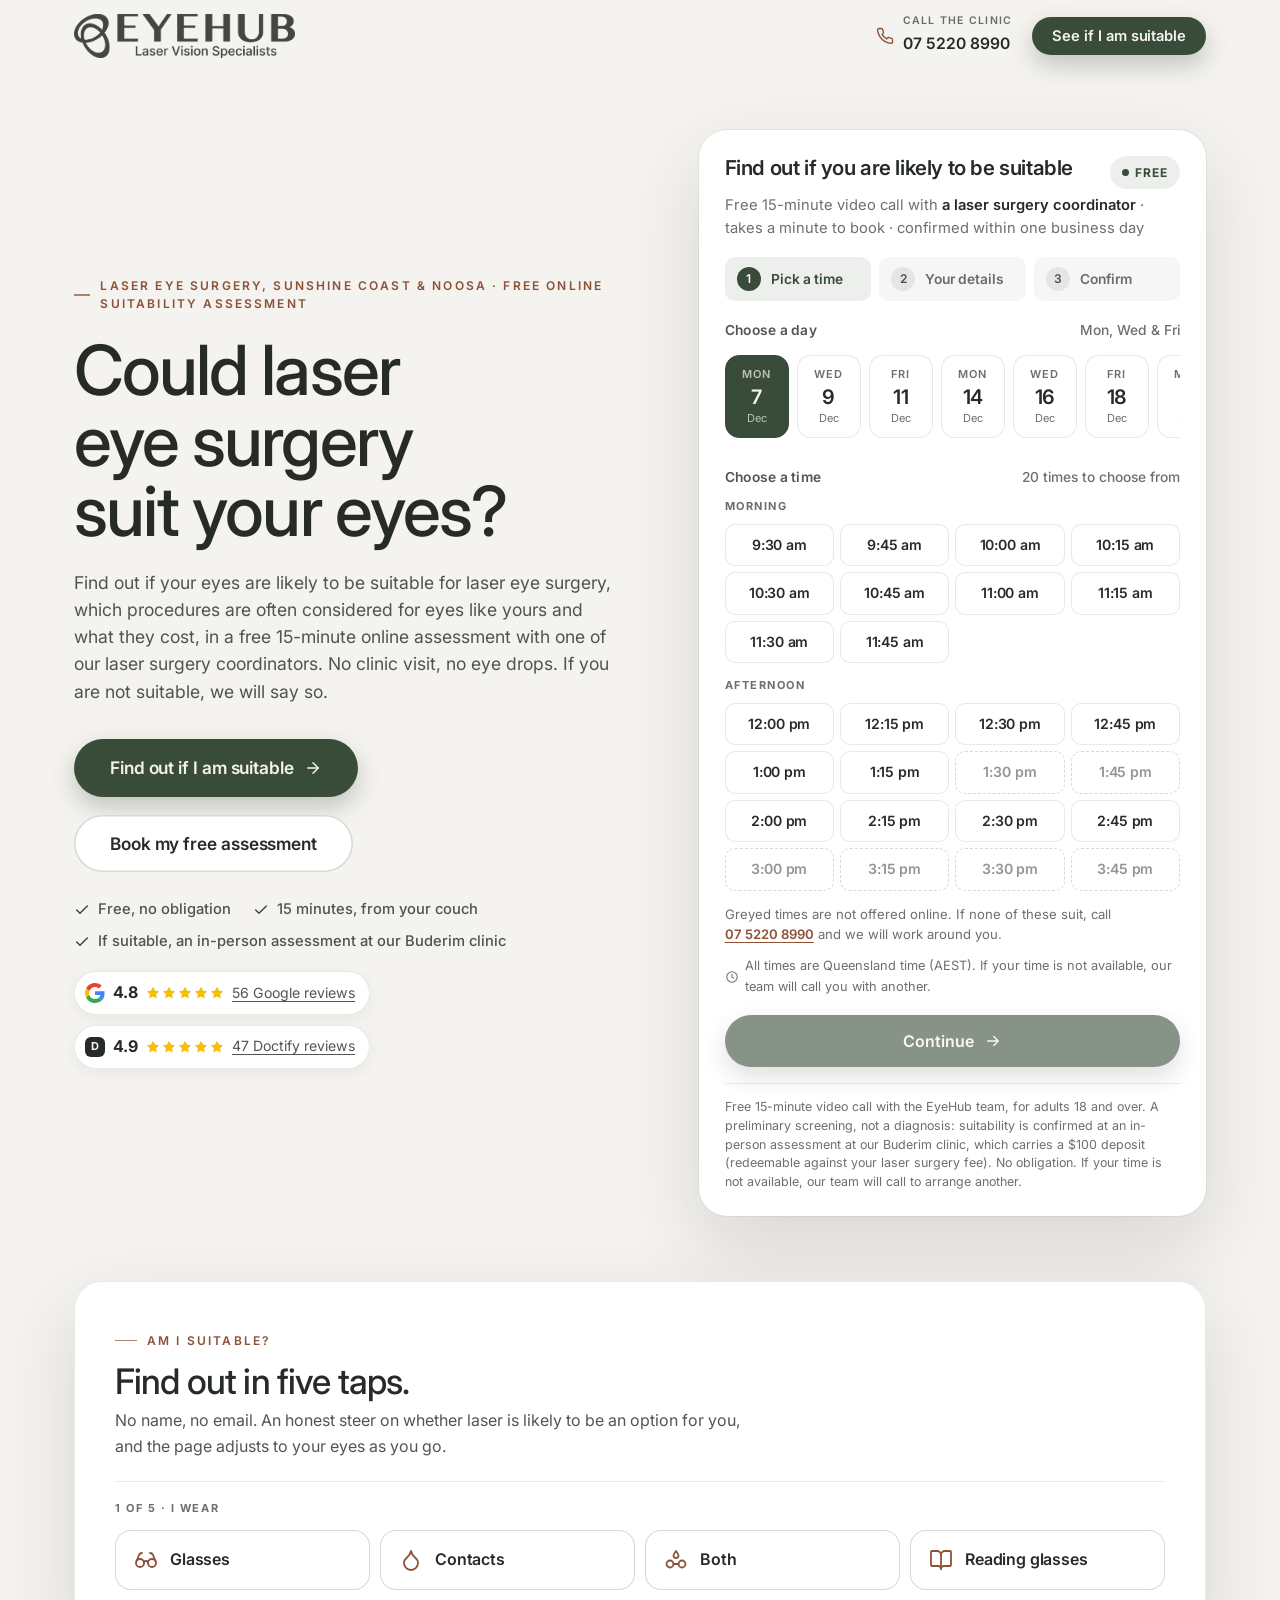
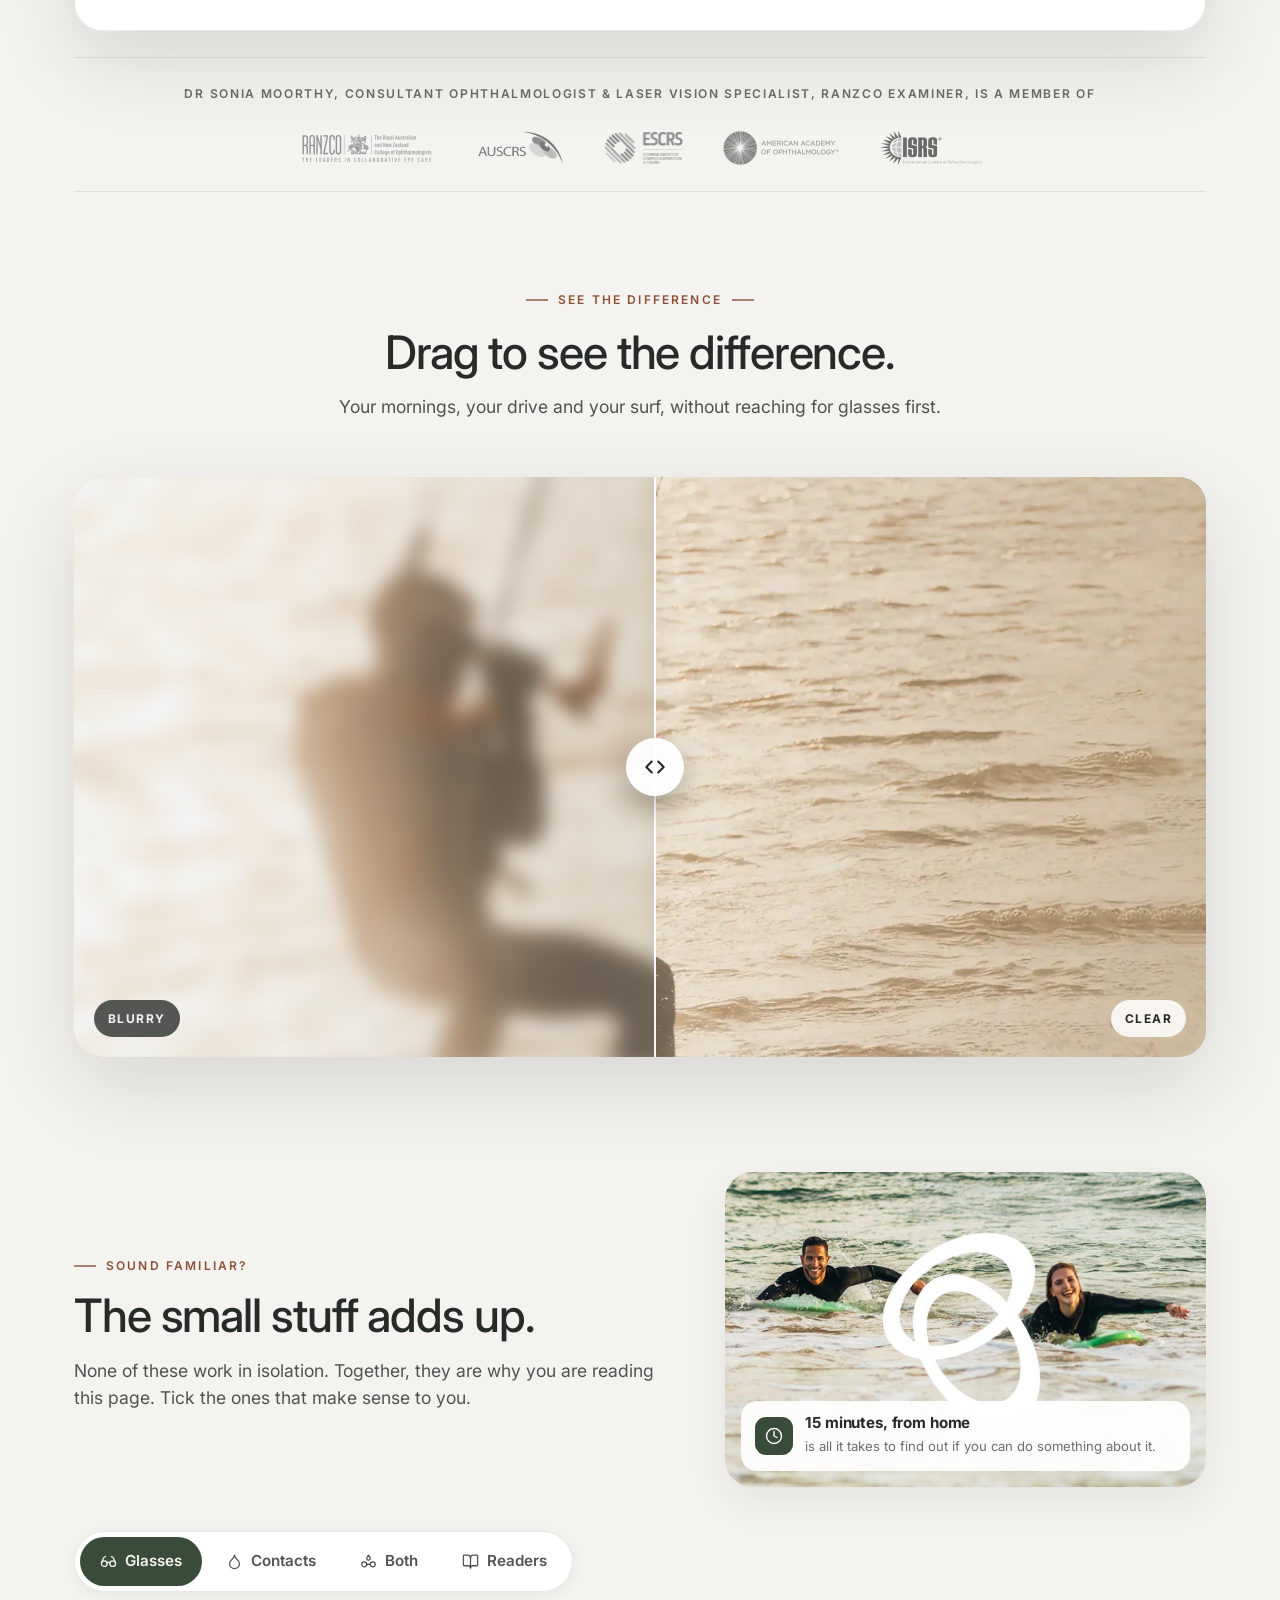
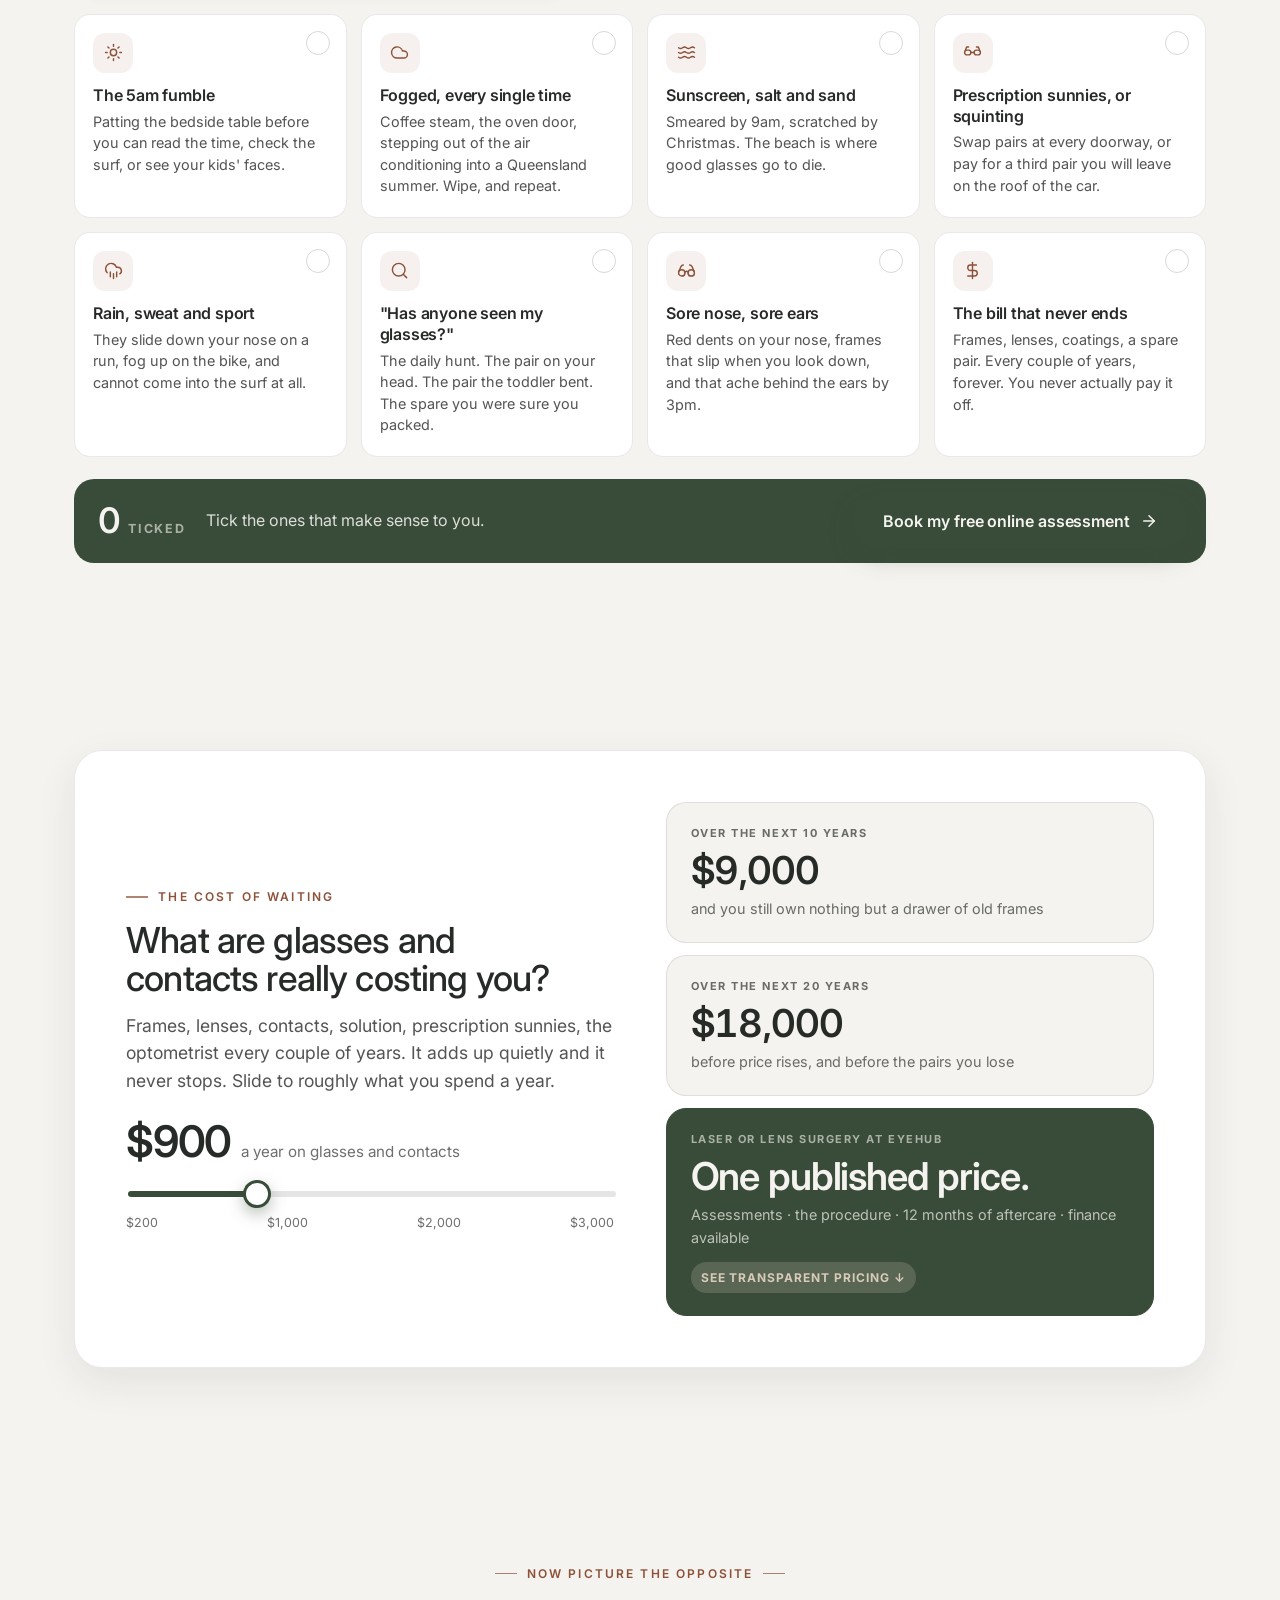
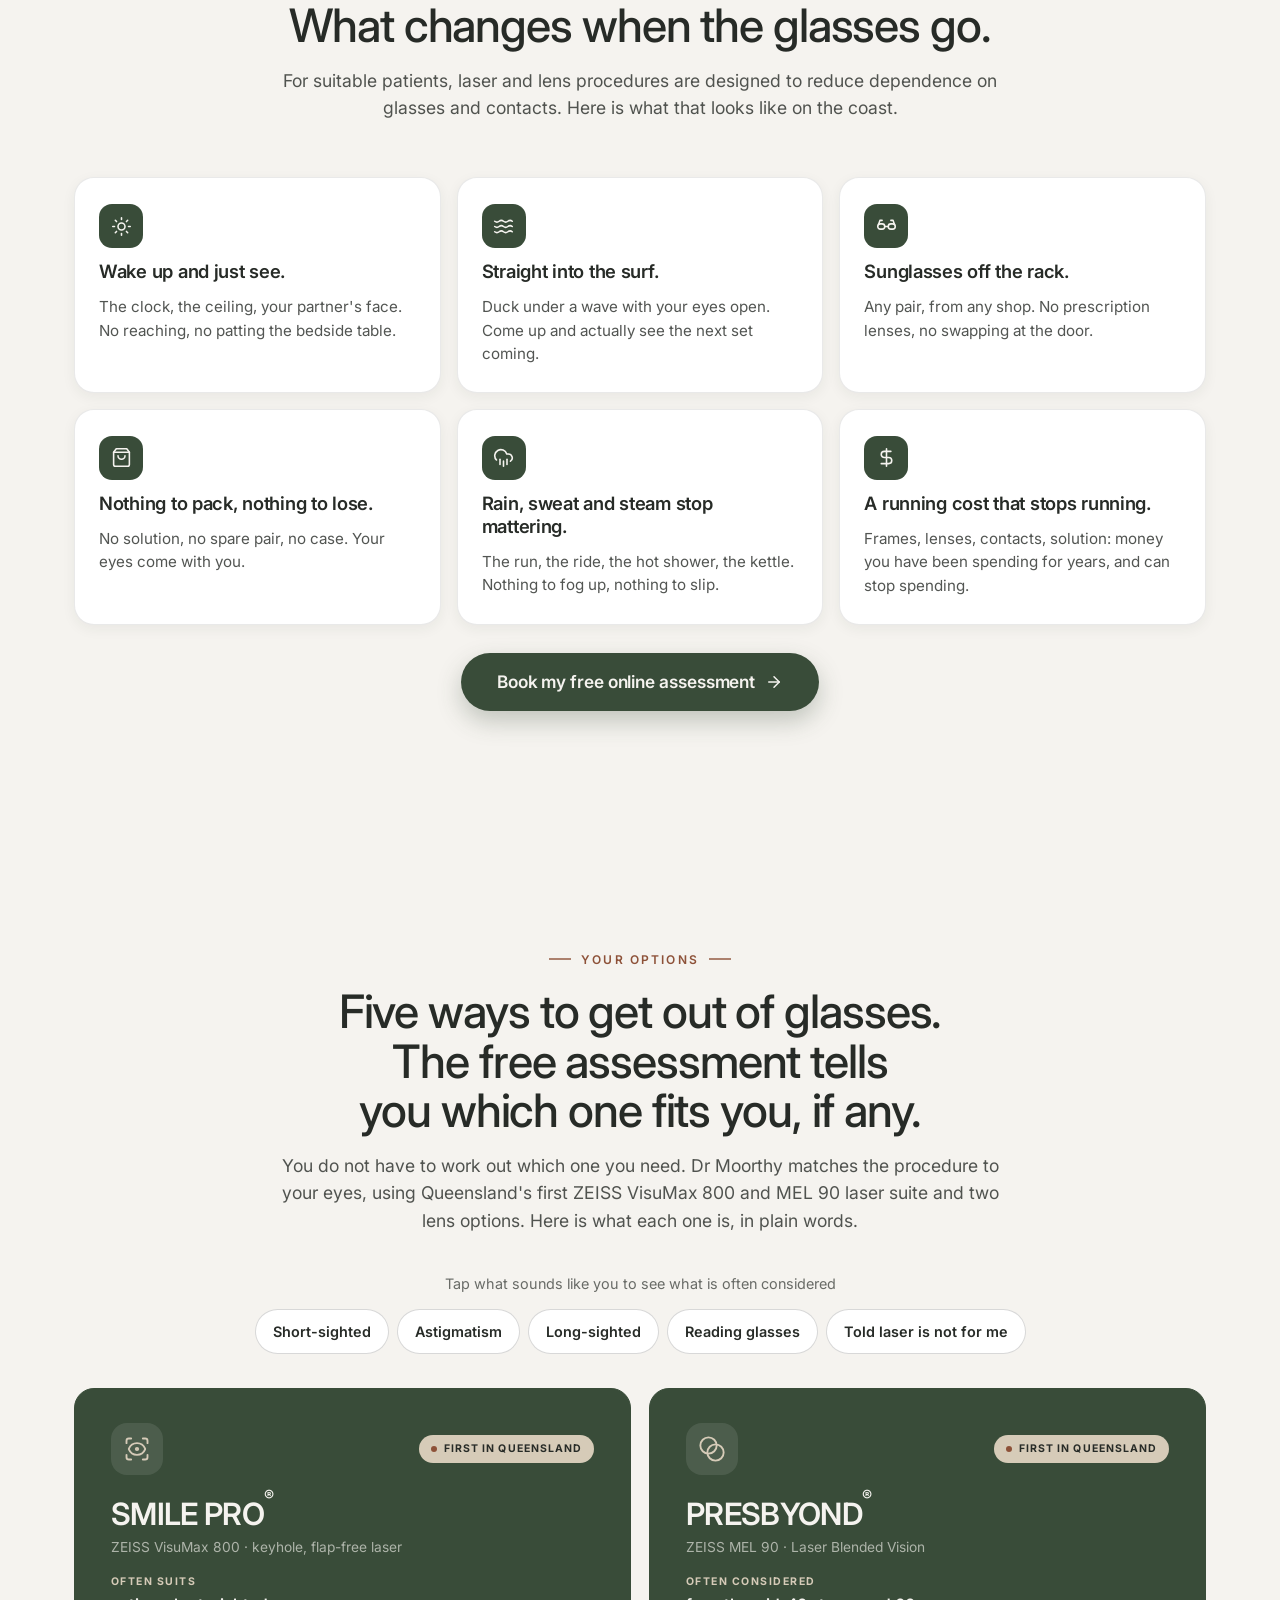
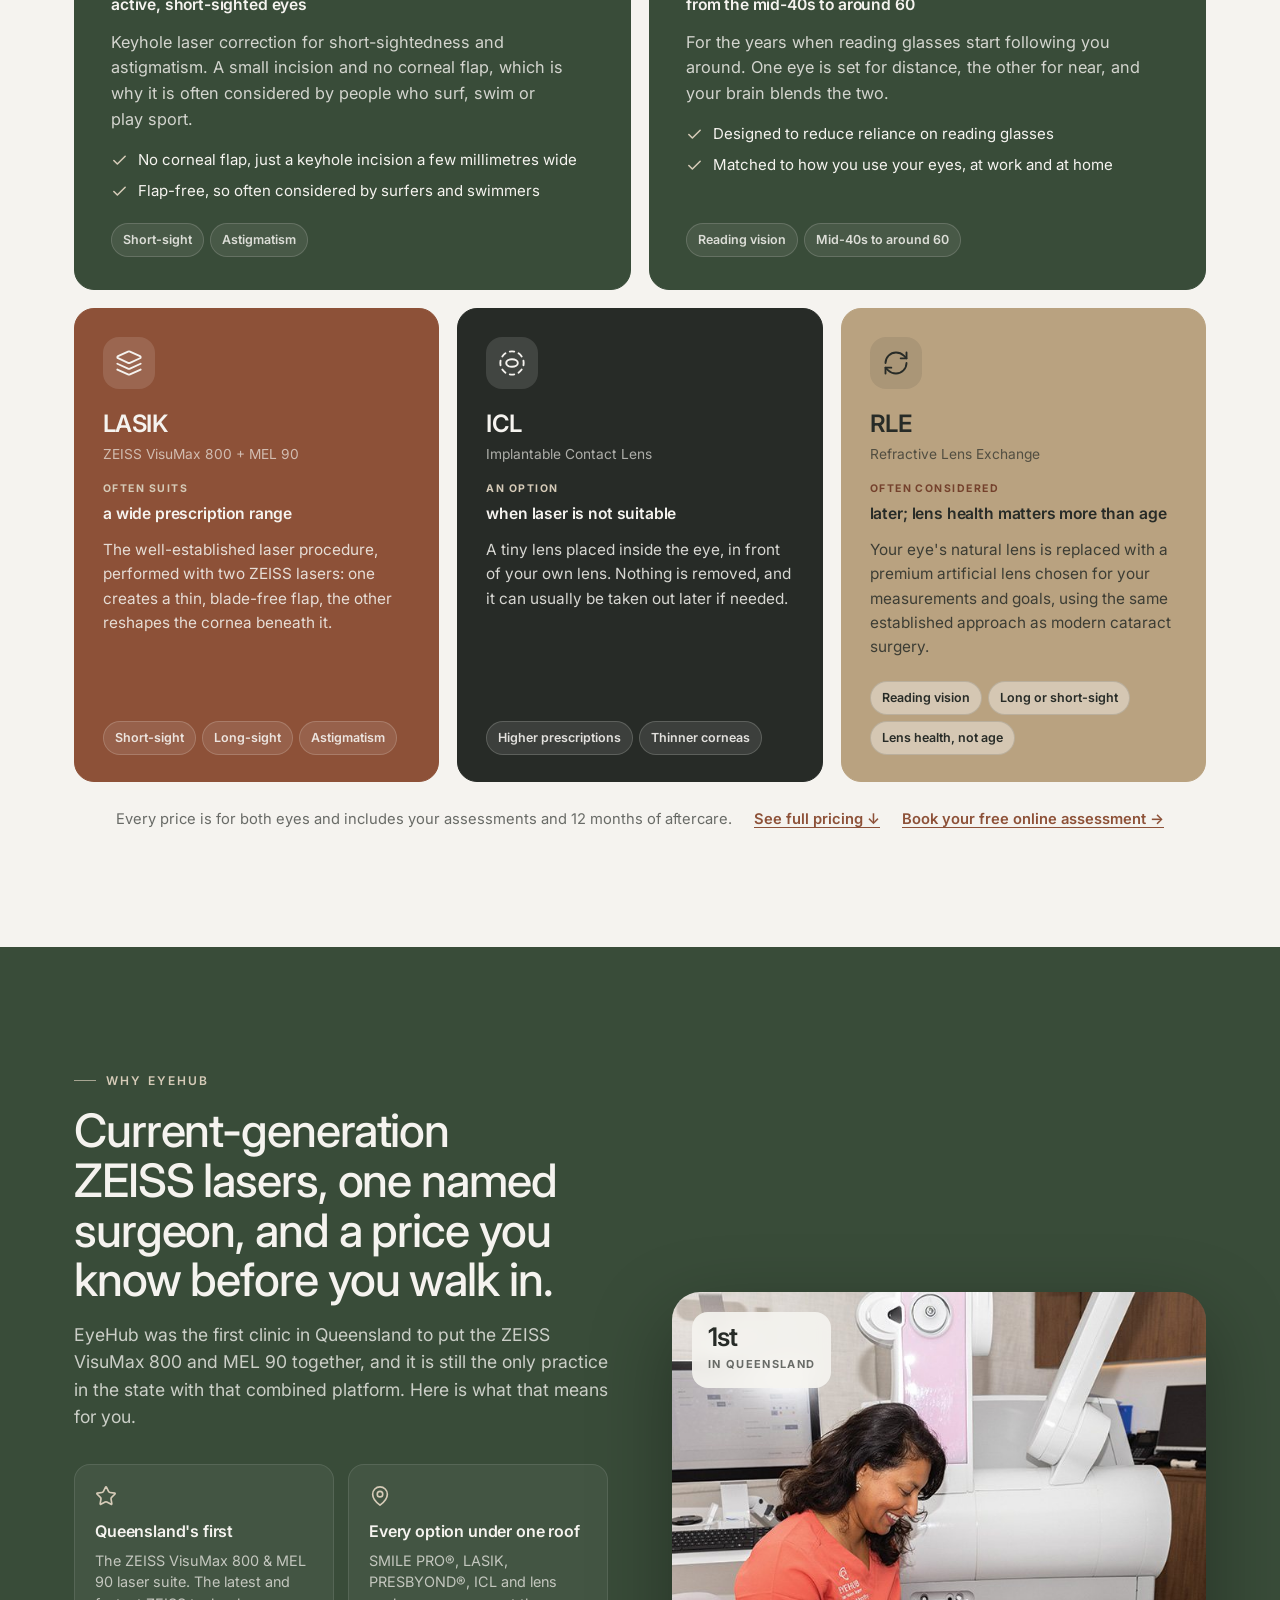
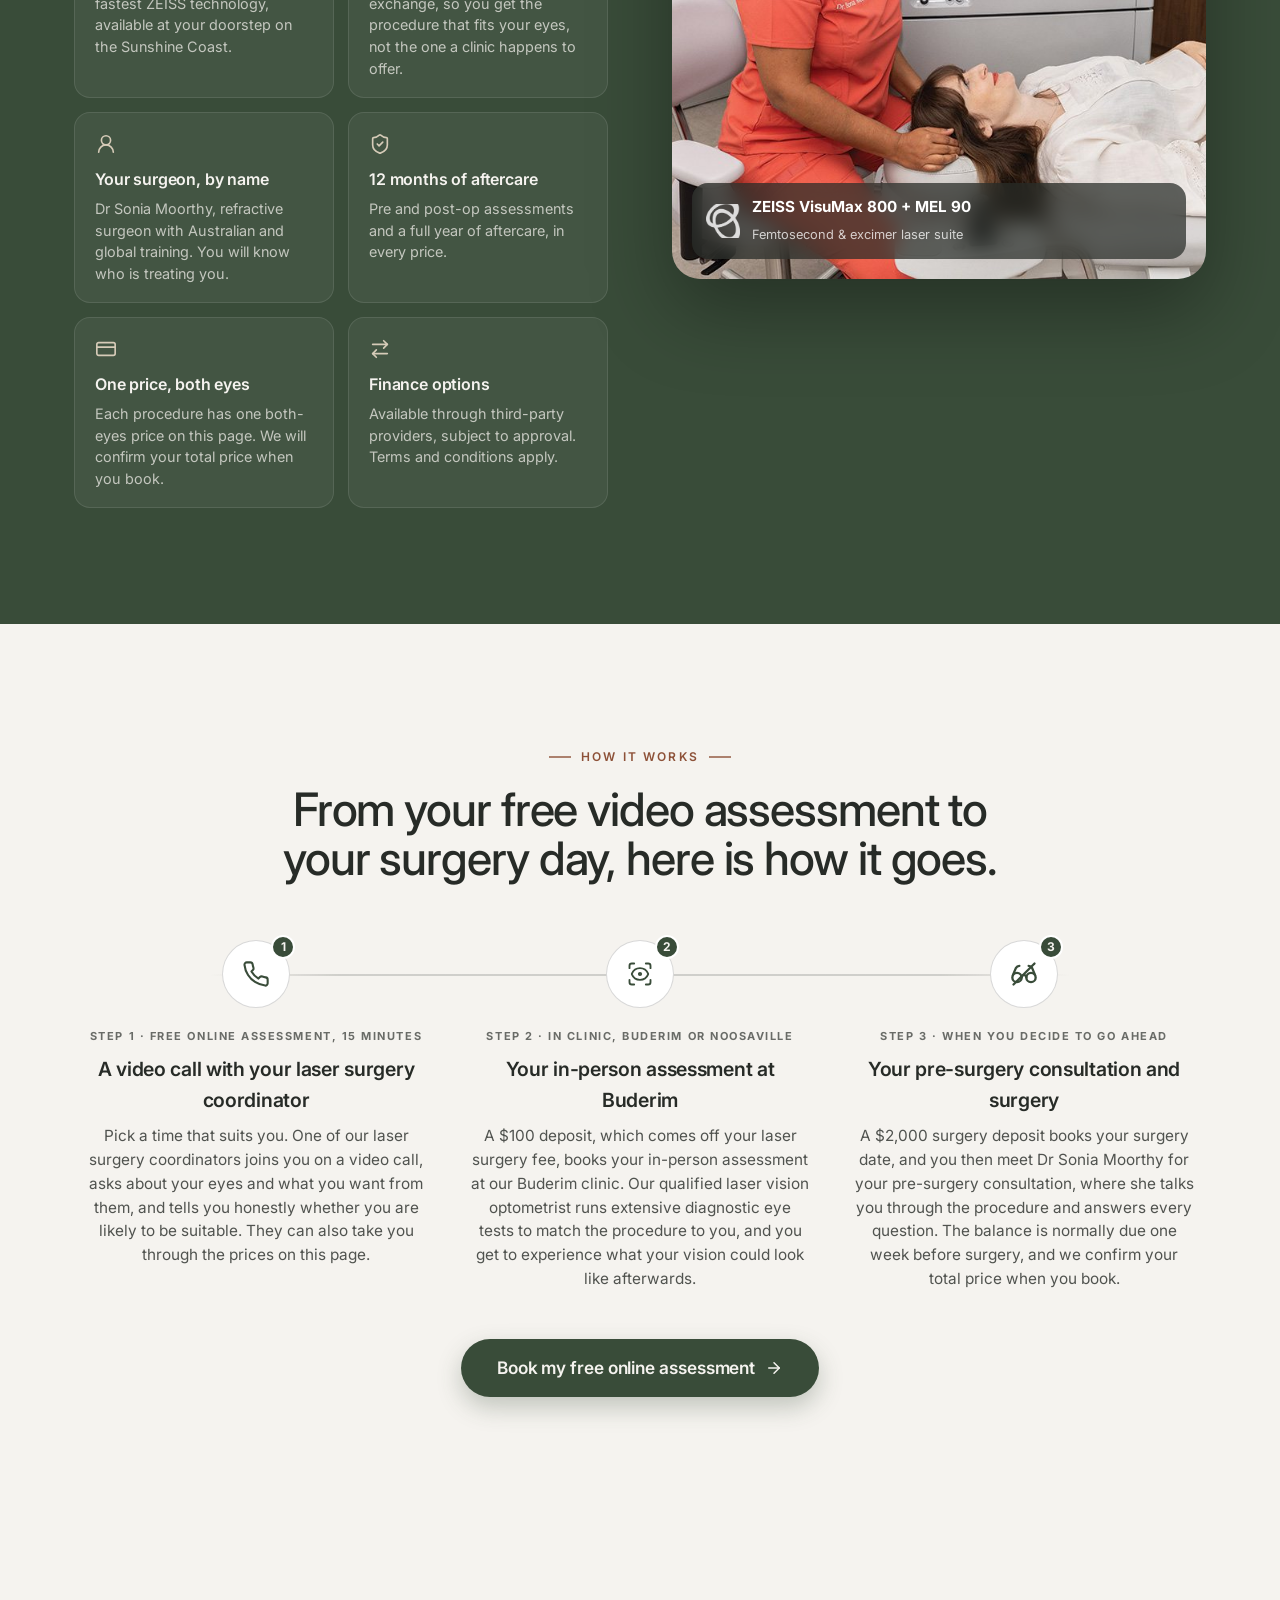
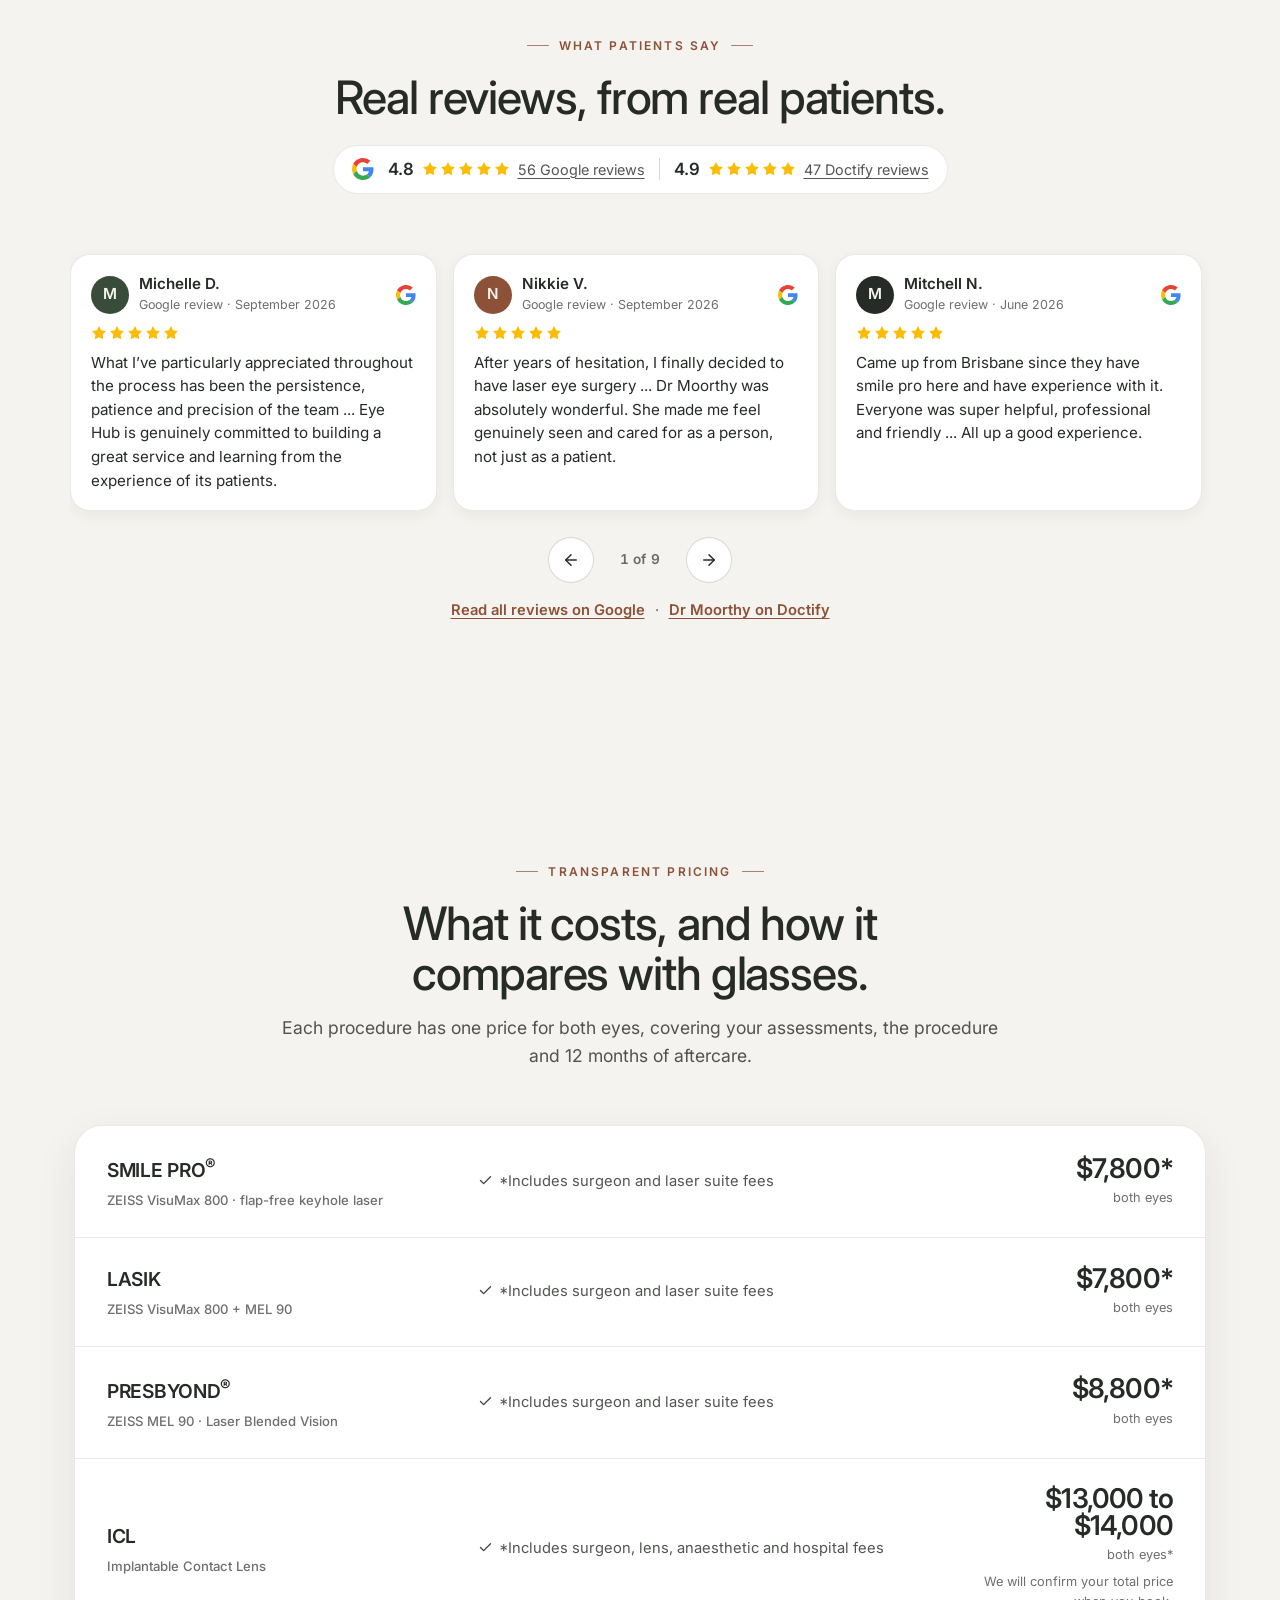
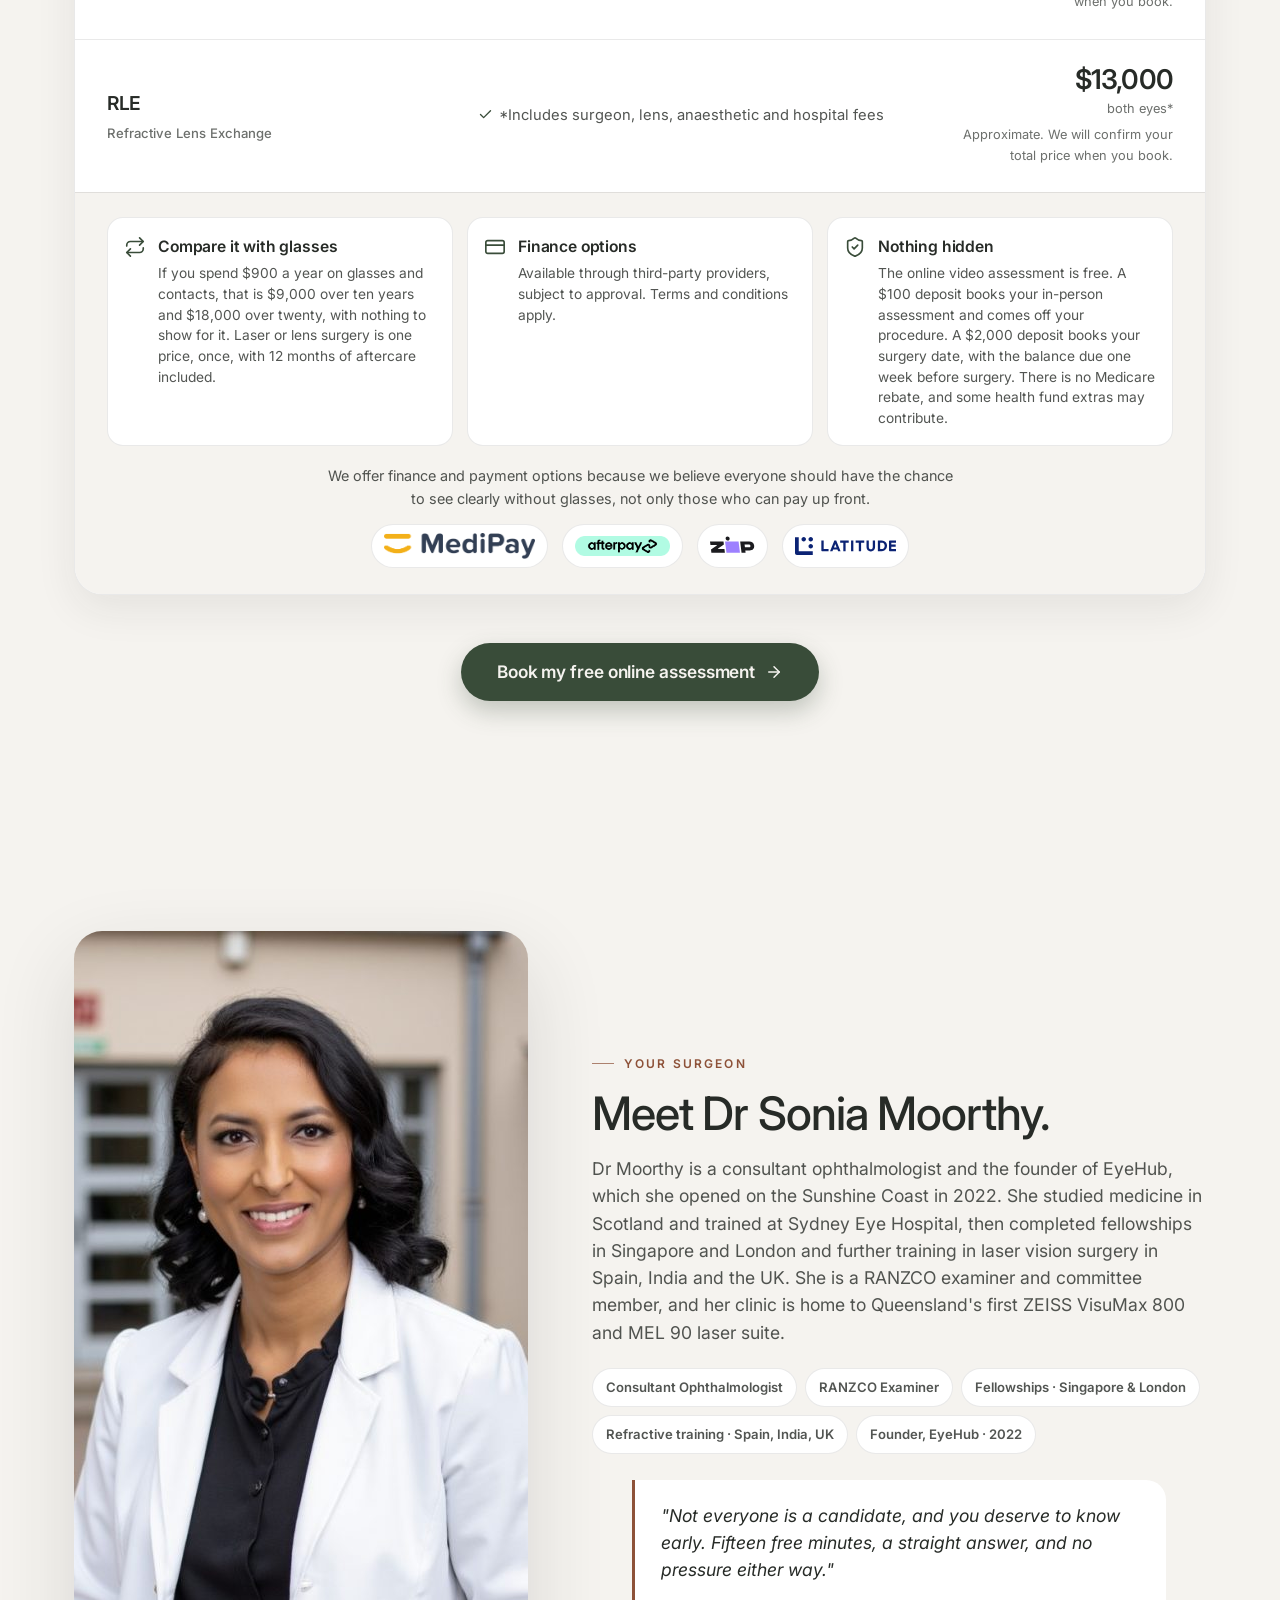
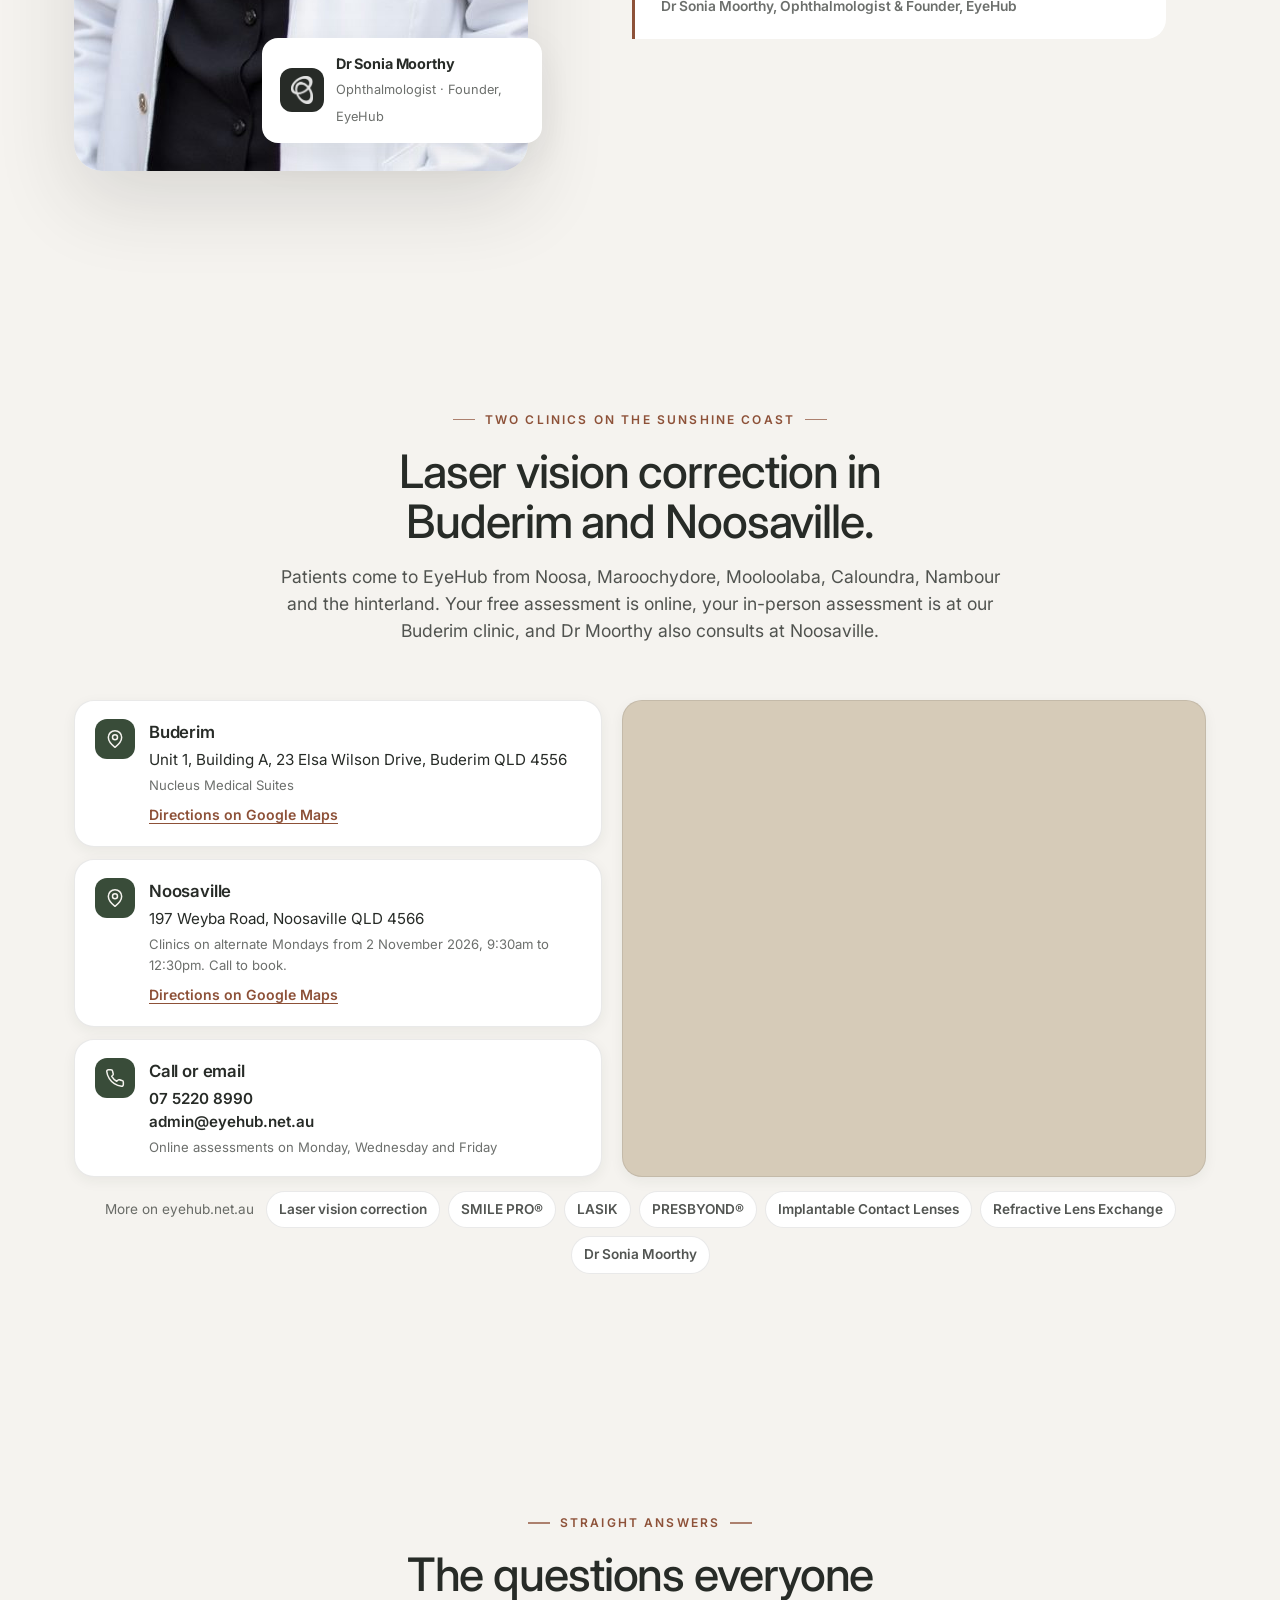
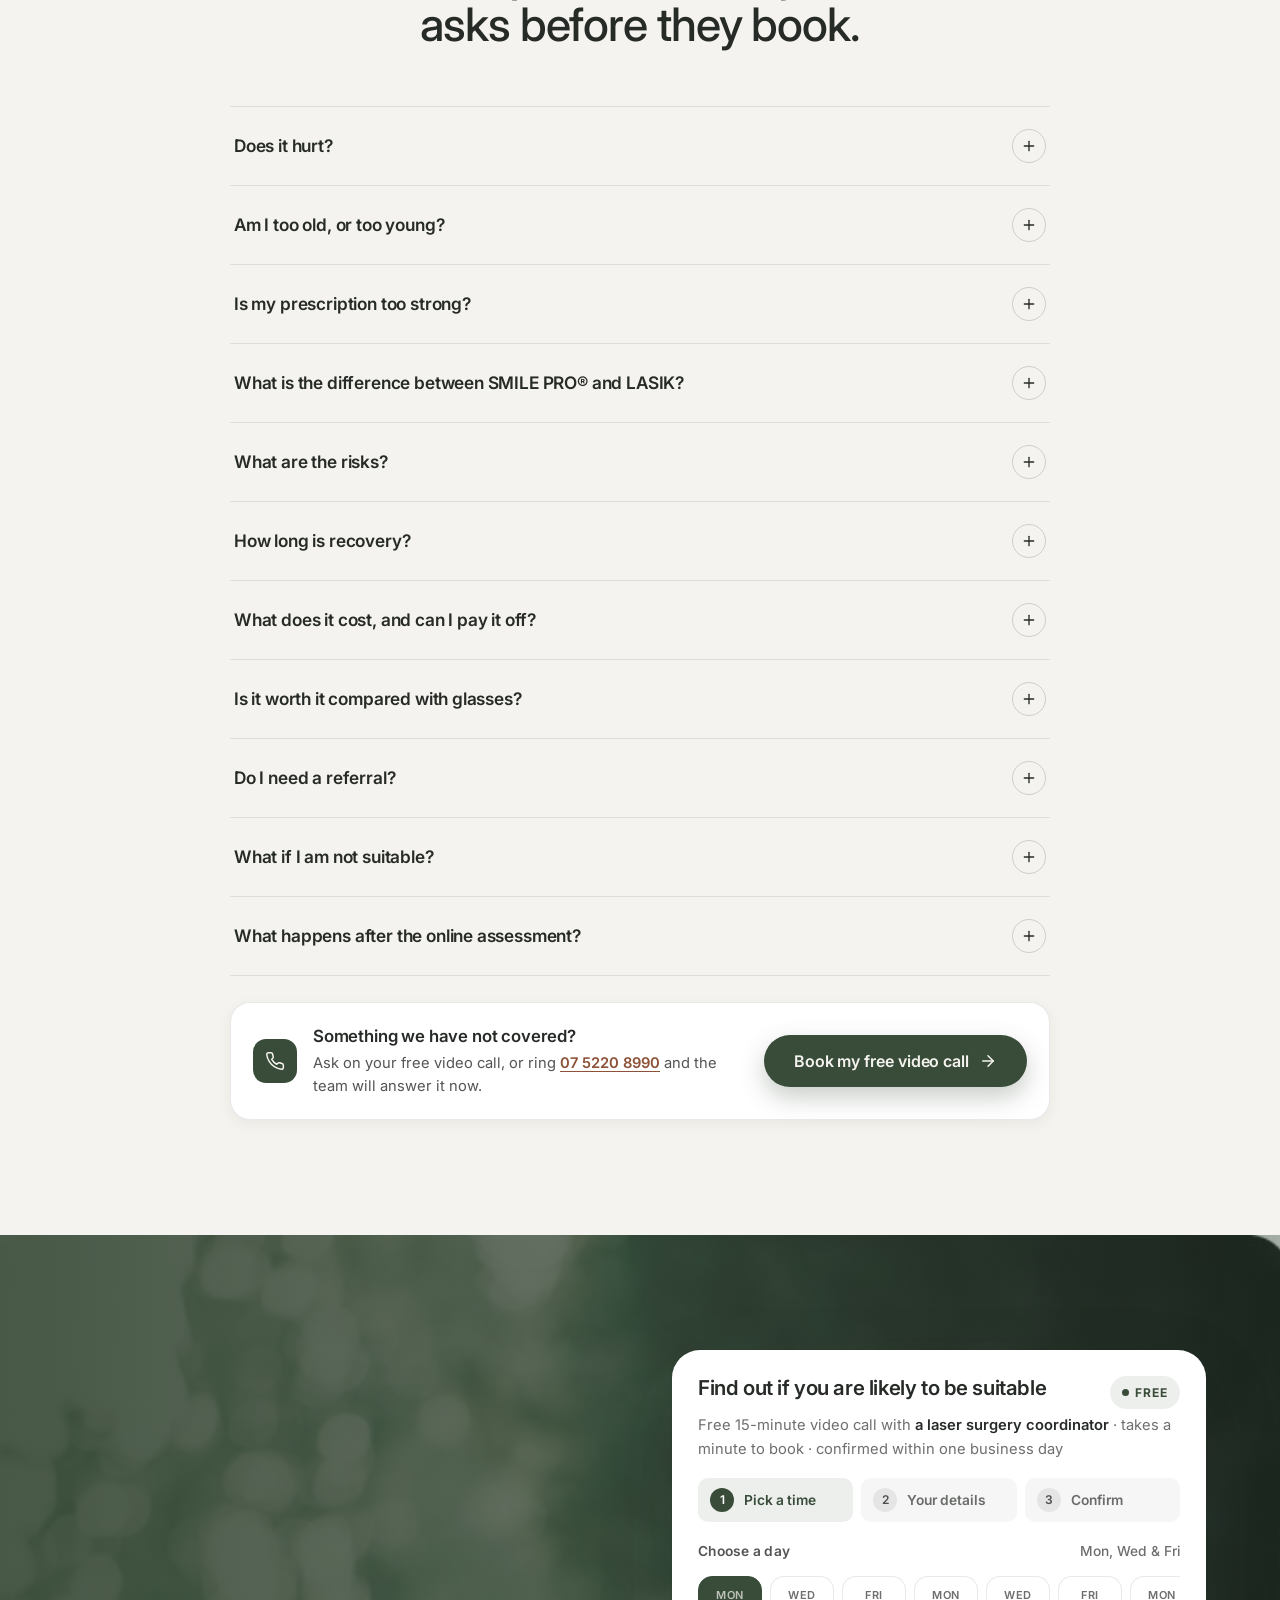
==== index.html @ 1bf3aa68 "Three-step booking with a confirm walkthrough, suitability check under the hero, optometrist wording" ====
<!DOCTYPE html>
<html lang="en-AU">
<head>
  <meta charset="UTF-8">
  <meta name="viewport" content="width=device-width, initial-scale=1, viewport-fit=cover">
  <title>Laser Eye Surgery Sunshine Coast &amp; Noosa | EyeHub</title>
  <meta name="description" content="Laser eye surgery, Sunshine Coast and Noosa. SMILE PRO, LASIK and PRESBYOND with Dr Sonia Moorthy at EyeHub Buderim. Free 15-minute online suitability check.">
  <meta name="robots" content="index, follow, max-image-preview:large, max-snippet:-1">
  <link rel="canonical" href="https://laservisionsurgery.net.au/">
  <meta name="geo.region" content="AU-QLD">
  <meta name="geo.placename" content="Buderim, Sunshine Coast, Queensland">
  <meta name="theme-color" content="#F5F3EF">
  <meta property="og:site_name" content="EyeHub Laser Vision Specialists">
  <meta property="og:locale" content="en_AU">
  <meta property="og:title" content="Laser Eye Surgery Sunshine Coast &amp; Noosa | Free Online Assessment | EyeHub">
  <meta property="og:description" content="Not everyone suits laser eye surgery. Find out if you do in a free 15-minute online assessment with EyeHub, home of Queensland's first ZEISS VisuMax 800 and MEL 90 laser suite.">
  <meta property="og:type" content="website">
  <meta property="og:url" content="https://laservisionsurgery.net.au/">
  <meta property="og:image" content="https://laservisionsurgery.net.au/assets/img/og-eyehub.jpg">
  <meta property="og:image:width" content="1200">
  <meta property="og:image:height" content="630">
  <meta property="og:image:alt" content="EyeHub Laser Vision Specialists, Sunshine Coast and Noosa">
  <meta name="twitter:card" content="summary_large_image">
  <meta name="twitter:title" content="Laser Eye Surgery Sunshine Coast &amp; Noosa | EyeHub">
  <meta name="twitter:description" content="SMILE PRO, LASIK, PRESBYOND, ICL and lens exchange with Dr Sonia Moorthy. Free 15-minute online suitability assessment for the Sunshine Coast and Noosa.">
  <meta name="twitter:image" content="https://laservisionsurgery.net.au/assets/img/og-eyehub.jpg">
  <link rel="icon" href="assets/img/brandmark-dark.png">
  <link rel="preconnect" href="https://fonts.googleapis.com">
  <link rel="preconnect" href="https://fonts.gstatic.com" crossorigin>
  <link href="https://fonts.googleapis.com/css2?family=Inter:opsz,wght@14..32,400..700&display=swap" rel="stylesheet">
  <!-- entrance states only apply once JS is known to run; removed again if app.js fails to load -->
  <script>document.documentElement.classList.add('js')</script>
  <link rel="preload" as="image" href="assets/img/hero-texture.webp" media="(min-width: 981px)">
  <link rel="preload" as="image" href="assets/img/hero-texture-mobile.webp" media="(max-width: 980px)">
  <link rel="stylesheet" href="assets/css/styles.css?v=34">
  <!-- Your settings (EmailJS keys, phone number, availability) live in assets/js/config.js -->
  <script src="assets/js/config.js?v=34" defer></script>
  <script src="assets/js/app.js?v=34" defer onerror="document.documentElement.classList.remove('js')"></script>
  <script type="application/ld+json">
{
 "@context": "https://schema.org",
 "@graph": [
  {
   "@type": "MedicalClinic",
   "@id": "https://laservisionsurgery.net.au/#clinic",
   "name": "EyeHub Laser Vision Specialists",
   "alternateName": "EyeHub",
   "url": "https://laservisionsurgery.net.au/",
   "telephone": "+61752208990",
   "email": "admin@eyehub.net.au",
   "image": "https://laservisionsurgery.net.au/assets/img/og-eyehub.jpg",
   "logo": "https://laservisionsurgery.net.au/assets/img/logo-stacked.png",
   "medicalSpecialty": "Ophthalmologic",
   "address": {
    "@type": "PostalAddress",
    "streetAddress": "Unit 1, Building A, 23 Elsa Wilson Drive",
    "addressLocality": "Buderim",
    "addressRegion": "QLD",
    "postalCode": "4556",
    "addressCountry": "AU"
   },
   "areaServed": [
    {
     "@type": "City",
     "name": "Sunshine Coast"
    },
    {
     "@type": "City",
     "name": "Noosa"
    },
    {
     "@type": "City",
     "name": "Buderim"
    },
    {
     "@type": "City",
     "name": "Maroochydore"
    },
    {
     "@type": "City",
     "name": "Mooloolaba"
    },
    {
     "@type": "City",
     "name": "Caloundra"
    },
    {
     "@type": "City",
     "name": "Nambour"
    }
   ],
   "founder": {
    "@id": "https://laservisionsurgery.net.au/#dr-sonia-moorthy"
   },
   "sameAs": [
    "https://eyehub.net.au/",
    "https://www.doctify.com/au/practice/eyehub-sunshine-coast"
   ],
   "availableService": [
    {
     "@type": "MedicalProcedure",
     "name": "SMILE PRO® keyhole laser eye surgery",
     "description": "Flap-free keyhole laser vision correction for short-sightedness and astigmatism on the ZEISS VisuMax 800. EyeHub is the only practice in Queensland with the combined ZEISS VisuMax 800 and MEL 90 platform.",
     "url": "https://eyehub.net.au/our-expertise/refractive-laser/smile-pro/",
     "provider": {
      "@id": "https://laservisionsurgery.net.au/#clinic"
     }
    },
    {
     "@type": "MedicalProcedure",
     "name": "LASIK laser eye surgery",
     "description": "Laser vision correction for short-sightedness, long-sightedness and astigmatism, performed with the ZEISS VisuMax 800 and MEL 90 lasers.",
     "url": "https://eyehub.net.au/our-expertise/refractive-laser/lasik/",
     "provider": {
      "@id": "https://laservisionsurgery.net.au/#clinic"
     }
    },
    {
     "@type": "MedicalProcedure",
     "name": "PRESBYOND® Laser Blended Vision",
     "description": "Laser treatment on the ZEISS MEL 90 designed to reduce reliance on reading glasses, often considered from the mid-40s to around 60. EyeHub is the only practice in Queensland with the combined ZEISS VisuMax 800 and MEL 90 platform.",
     "url": "https://eyehub.net.au/our-expertise/refractive-laser/presbyond/",
     "provider": {
      "@id": "https://laservisionsurgery.net.au/#clinic"
     }
    },
    {
     "@type": "MedicalProcedure",
     "name": "Implantable Contact Lenses (ICL)",
     "description": "A lens placed inside the eye for higher prescriptions or thinner corneas, when laser eye surgery is not suitable.",
     "url": "https://eyehub.net.au/our-expertise/refractive-laser/implantable-contact-lenses-icl/",
     "provider": {
      "@id": "https://laservisionsurgery.net.au/#clinic"
     }
    },
    {
     "@type": "MedicalProcedure",
     "name": "Refractive Lens Exchange (RLE)",
     "description": "The eye's natural lens is replaced with a premium intraocular lens, often considered later (lens health matters more than age), using the same approach as modern cataract surgery.",
     "url": "https://eyehub.net.au/refractive-lens-exchange/",
     "provider": {
      "@id": "https://laservisionsurgery.net.au/#clinic"
     }
    }
   ],
   "makesOffer": {
    "@type": "Offer",
    "name": "Free 15-minute online laser eye surgery suitability assessment",
    "price": "0",
    "priceCurrency": "AUD",
    "url": "https://laservisionsurgery.net.au/#book",
    "availability": "https://schema.org/InStock"
   }
  },
  {
   "@type": "MedicalClinic",
   "@id": "https://laservisionsurgery.net.au/#clinic-noosaville",
   "name": "EyeHub Laser Vision Specialists, Noosaville",
   "parentOrganization": {
    "@id": "https://laservisionsurgery.net.au/#clinic"
   },
   "url": "https://laservisionsurgery.net.au/",
   "telephone": "+61752208990",
   "medicalSpecialty": "Ophthalmologic",
   "foundingDate": "2026-10-23",
   "address": {
    "@type": "PostalAddress",
    "streetAddress": "197 Weyba Road",
    "addressLocality": "Noosaville",
    "addressRegion": "QLD",
    "postalCode": "4566",
    "addressCountry": "AU"
   }
  },
  {
   "@type": "Physician",
   "@id": "https://laservisionsurgery.net.au/#dr-sonia-moorthy",
   "name": "Dr Sonia Moorthy",
   "jobTitle": "Consultant Ophthalmologist",
   "medicalSpecialty": "Ophthalmologic",
   "worksFor": {
    "@id": "https://laservisionsurgery.net.au/#clinic"
   },
   "url": "https://eyehub.net.au/dr-sonia-moorthy/",
   "image": "https://laservisionsurgery.net.au/assets/img/dr-sonia-moorthy.jpg"
  },
  {
   "@type": "WebPage",
   "@id": "https://laservisionsurgery.net.au/#webpage",
   "url": "https://laservisionsurgery.net.au/",
   "name": "Laser Eye Surgery Sunshine Coast & Noosa | EyeHub",
   "description": "Laser eye surgery, Sunshine Coast and Noosa. SMILE PRO, LASIK and PRESBYOND with Dr Sonia Moorthy at EyeHub Buderim. Free 15-minute online suitability check.",
   "inLanguage": "en-AU",
   "about": {
    "@id": "https://laservisionsurgery.net.au/#clinic"
   },
   "primaryImageOfPage": "https://laservisionsurgery.net.au/assets/img/og-eyehub.jpg"
  },
  {
   "@type": "FAQPage",
   "mainEntity": [
    {
     "@type": "Question",
     "name": "Does it hurt?",
     "acceptedAnswer": {
      "@type": "Answer",
      "text": "Anaesthetic drops numb the eye, so most people describe pressure rather than pain, and the laser step is over in minutes. Some grittiness, watering or light sensitivity for a day or two afterwards is common. We explain exactly how it is managed for your procedure."
     }
    },
    {
     "@type": "Question",
     "name": "Am I too old, or too young?",
     "acceptedAnswer": {
      "@type": "Answer",
      "text": "Age on its own does not decide it. What matters is the health of your eyes and a prescription that has been stable for 12 months or more, and your suitability is checked at your assessment. PRESBYOND® is often considered from the mid-40s to around 60. Refractive Lens Exchange is often considered later; lens health matters more than age. The free assessment is the first step in working this out for your eyes."
     }
    },
    {
     "@type": "Question",
     "name": "Is my prescription too strong?",
     "acceptedAnswer": {
      "@type": "Answer",
      "text": "Modern ZEISS lasers treat a broader range than older technology, and if laser is not right for you, ICL is designed for higher prescriptions and thinner corneas. That is exactly what the assessment checks."
     }
    },
    {
     "@type": "Question",
     "name": "What is the difference between SMILE PRO® and LASIK?",
     "acceptedAnswer": {
      "@type": "Answer",
      "text": "Both reshape the cornea with a laser. LASIK creates a thin flap first and reshapes the cornea underneath it. SMILE PRO® works through a keyhole incision a few millimetres wide, with no flap, which is why it is often considered by people who surf, swim or play contact sport. Dr Moorthy tells you which one suits your eyes."
     }
    },
    {
     "@type": "Question",
     "name": "What are the risks?",
     "acceptedAnswer": {
      "@type": "Answer",
      "text": "Like any surgery, laser and lens procedures carry risks. For laser these include dry eye, glare or halos at night, infection, delayed healing and under or over-correction. Dr Moorthy goes through your personal risk profile at your pre-surgery consultation, and nothing goes ahead until every question you have is answered."
     }
    },
    {
     "@type": "Question",
     "name": "How long is recovery?",
     "acceptedAnswer": {
      "@type": "Answer",
      "text": "It varies by procedure and by person. Many people return to desk work within days, subject to Dr Moorthy's advice, and vision keeps settling over three to six months. Water and contact sports need a longer break, which we spell out for your procedure. Your 12 months of aftercare is included."
     }
    },
    {
     "@type": "Question",
     "name": "What does it cost, and can I pay it off?",
     "acceptedAnswer": {
      "@type": "Answer",
      "text": "Every procedure has one price for both eyes, listed above, covering your assessments, the procedure and 12 months of aftercare. The RLE price is approximate and the ICL price is a range, and we will confirm your total price when you book. Finance is available through third-party providers, subject to their approval and terms; EyeHub does not provide the finance itself. There is no Medicare rebate, and some health fund extras may contribute."
     }
    },
    {
     "@type": "Question",
     "name": "Is it worth it compared with glasses?",
     "acceptedAnswer": {
      "@type": "Answer",
      "text": "Add up what you spend on frames, lenses, contacts and solution over ten or twenty years with the calculator further up the page. Surgery is one price, once, and finance can turn it into a weekly amount. Whether it is worth it is your call; the free assessment gives you the numbers for your own eyes."
     }
    },
    {
     "@type": "Question",
     "name": "Do I need a referral?",
     "acceptedAnswer": {
      "@type": "Answer",
      "text": "No. The free online assessment is open to anyone 18 and over. If you go on to a clinic consultation, our team tells you if anything else is needed."
     }
    },
    {
     "@type": "Question",
     "name": "What if I am not suitable?",
     "acceptedAnswer": {
      "@type": "Answer",
      "text": "Then we tell you, plainly, and why. Sometimes a different procedure suits, such as ICL or Refractive Lens Exchange; sometimes the honest answer is that glasses or contacts remain the right choice for now. Either way, you have spent 15 minutes, not a deposit."
     }
    },
    {
     "@type": "Question",
     "name": "What happens after the online assessment?",
     "acceptedAnswer": {
      "@type": "Answer",
      "text": "If you are likely to be a candidate, we offer an in-person assessment at our Buderim clinic, where our qualified laser vision optometrist runs full diagnostic eye tests to check your suitability and you get to experience what your vision could look like afterwards. That assessment carries a $100 deposit, credited to your laser surgery fee if you go ahead. Once your surgery deposit is paid, you meet Dr Moorthy for your pre-surgery consultation. You decide in your own time. Nothing is booked without you."
     }
    }
   ]
  }
 ]
}
  </script>

  <!-- ===================== TRACKING AND VERIFICATION =====================
       Paste each snippet exactly as the platform gives it to you, on the blank line under its heading.
       Nothing here changes the page until something is pasted in. -->

  <!-- 1. Google Search Console: paste the <meta name="google-site-verification" content="..."> tag here -->


  <!-- 2. Google tag (gtag.js) for Google Analytics 4 and Google Ads: paste both <script> tags here.
          The booking widget then sends a "generate_lead" event on every successful booking request. -->


  <!-- 3. Meta (Facebook) Pixel: paste the base code here.
          The booking widget then fires fbq('track', 'Lead') on every successful booking request. -->
<!-- Meta Pixel Code -->
<script>
!function(f,b,e,v,n,t,s)
{if(f.fbq)return;n=f.fbq=function(){n.callMethod?
n.callMethod.apply(n,arguments):n.queue.push(arguments)};
if(!f._fbq)f._fbq=n;n.push=n;n.loaded=!0;n.version='2.0';
n.queue=[];t=b.createElement(e);t.async=!0;
t.src=v;s=b.getElementsByTagName(e)[0];
s.parentNode.insertBefore(t,s)}(window, document,'script',
'https://connect.facebook.net/en_US/fbevents.js');
fbq('init', '1625467935750709');
fbq('track', 'PageView');
</script>
<noscript><img height="1" width="1" style="display:none"
src="https://www.facebook.com/tr?id=1625467935750709&ev=PageView&noscript=1"
/></noscript>
<!-- End Meta Pixel Code -->

  <!-- 4. Microsoft Clarity: paste the <script> snippet here -->

<script type="text/javascript">
    (function(c,l,a,r,i,t,y){
        c[a]=c[a]||function(){(c[a].q=c[a].q||[]).push(arguments)};
        t=l.createElement(r);t.async=1;t.src="https://www.clarity.ms/tag/"+i;
        y=l.getElementsByTagName(r)[0];y.parentNode.insertBefore(t,y);
    })(window, document, "clarity", "script", "yp726orqcu");
</script>
  <!-- ===================== END TRACKING ===================== -->
</head>
<body>

  <!-- Icon sprite -->
  <svg width="0" height="0" style="position:absolute" aria-hidden="true">
    <symbol id="i-check" viewBox="0 0 24 24" fill="none" stroke="currentColor" stroke-width="2.2" stroke-linecap="round" stroke-linejoin="round"><path d="M20 6 9 17l-5-5"/></symbol>
    <symbol id="i-arrow" viewBox="0 0 24 24" fill="none" stroke="currentColor" stroke-width="2" stroke-linecap="round" stroke-linejoin="round"><path d="M5 12h14"/><path d="m12 5 7 7-7 7"/></symbol>
    <symbol id="i-phone" viewBox="0 0 24 24" fill="none" stroke="currentColor" stroke-width="1.8" stroke-linecap="round" stroke-linejoin="round"><path d="M22 16.92v3a2 2 0 0 1-2.18 2 19.79 19.79 0 0 1-8.63-3.07 19.5 19.5 0 0 1-6-6 19.79 19.79 0 0 1-3.07-8.67A2 2 0 0 1 4.11 2h3a2 2 0 0 1 2 1.72 12.84 12.84 0 0 0 .7 2.81 2 2 0 0 1-.45 2.11L8.09 9.91a16 16 0 0 0 6 6l1.27-1.27a2 2 0 0 1 2.11-.45 12.84 12.84 0 0 0 2.81.7A2 2 0 0 1 22 16.92z"/></symbol>
    <symbol id="i-mail" viewBox="0 0 24 24" fill="none" stroke="currentColor" stroke-width="1.8" stroke-linecap="round" stroke-linejoin="round"><rect width="20" height="16" x="2" y="4" rx="2"/><path d="m22 7-8.97 5.7a1.94 1.94 0 0 1-2.06 0L2 7"/></symbol>
    <symbol id="i-pin" viewBox="0 0 24 24" fill="none" stroke="currentColor" stroke-width="1.8" stroke-linecap="round" stroke-linejoin="round"><path d="M20 10c0 6-8 12-8 12s-8-6-8-12a8 8 0 0 1 16 0Z"/><circle cx="12" cy="10" r="3"/></symbol>
    <symbol id="i-clock" viewBox="0 0 24 24" fill="none" stroke="currentColor" stroke-width="1.8" stroke-linecap="round" stroke-linejoin="round"><circle cx="12" cy="12" r="10"/><polyline points="12 6 12 12 16 14"/></symbol>
    <symbol id="i-plus" viewBox="0 0 24 24" fill="none" stroke="currentColor" stroke-width="2" stroke-linecap="round"><path d="M5 12h14"/><path d="M12 5v14"/></symbol>
    <symbol id="i-drag" viewBox="0 0 24 24" fill="none" stroke="currentColor" stroke-width="2" stroke-linecap="round" stroke-linejoin="round"><path d="m9 7-5 5 5 5"/><path d="m15 7 5 5-5 5"/></symbol>
    <symbol id="i-starf" viewBox="0 0 24 24" fill="currentColor"><path d="M11.525 2.295a.53.53 0 0 1 .95 0l2.31 4.679a2.123 2.123 0 0 0 1.595 1.16l5.166.756a.53.53 0 0 1 .294.904l-3.736 3.638a2.123 2.123 0 0 0-.611 1.878l.882 5.14a.53.53 0 0 1-.771.56l-4.618-2.428a2.122 2.122 0 0 0-1.973 0L6.396 21.01a.53.53 0 0 1-.77-.56l.881-5.139a2.122 2.122 0 0 0-.611-1.879L2.16 9.795a.53.53 0 0 1 .294-.906l5.165-.755a2.122 2.122 0 0 0 1.597-1.16z"/></symbol>
    <symbol id="g-google" viewBox="0 0 48 48"><path fill="#EA4335" d="M24 9.5c3.54 0 6.71 1.22 9.21 3.6l6.85-6.85C35.9 2.38 30.47 0 24 0 14.62 0 6.51 5.38 2.56 13.22l7.98 6.19C12.43 13.72 17.74 9.5 24 9.5z"/><path fill="#4285F4" d="M46.98 24.55c0-1.57-.15-3.09-.38-4.55H24v9.02h12.94c-.58 2.96-2.26 5.48-4.78 7.18l7.73 6c4.51-4.18 7.09-10.36 7.09-17.65z"/><path fill="#FBBC05" d="M10.53 28.59c-.48-1.45-.76-2.99-.76-4.59s.27-3.14.76-4.59l-7.98-6.19C.92 16.46 0 20.12 0 24c0 3.88.92 7.54 2.56 10.78l7.97-6.19z"/><path fill="#34A853" d="M24 48c6.48 0 11.93-2.13 15.89-5.81l-7.73-6c-2.15 1.45-4.92 2.3-8.16 2.3-6.26 0-11.57-4.22-13.47-9.91l-7.98 6.19C6.51 42.62 14.62 48 24 48z"/></symbol>
    <symbol id="i-noglasses" viewBox="0 0 24 24" fill="none" stroke="currentColor" stroke-width="2" stroke-linecap="round" stroke-linejoin="round"><circle cx="6" cy="15" r="4"/><circle cx="18" cy="15" r="4"/><path d="M14 15a2 2 0 0 0-2-2 2 2 0 0 0-2 2"/><path d="M2.5 13 5 7c.7-1.3 1.4-2 3-2"/><path d="M21.5 13 19 7c-.7-1.3-1.5-2-3-2"/><path d="m3 21 18-18"/></symbol>
    <symbol id="i-play" viewBox="0 0 24 24" fill="currentColor"><path d="M8 5.5v13l11-6.5z"/></symbol>
    <symbol id="i-sun" viewBox="0 0 24 24" fill="none" stroke="currentColor" stroke-width="1.8" stroke-linecap="round" stroke-linejoin="round"><circle cx="12" cy="12" r="4"/><path d="M12 2v2"/><path d="M12 20v2"/><path d="m4.93 4.93 1.41 1.41"/><path d="m17.66 17.66 1.41 1.41"/><path d="M2 12h2"/><path d="M20 12h2"/><path d="m6.34 17.66-1.41 1.41"/><path d="m19.07 4.93-1.41 1.41"/></symbol>
    <symbol id="i-glasses" viewBox="0 0 24 24" fill="none" stroke="currentColor" stroke-width="1.8" stroke-linecap="round" stroke-linejoin="round"><circle cx="6" cy="15" r="4"/><circle cx="18" cy="15" r="4"/><path d="M14 15a2 2 0 0 0-2-2 2 2 0 0 0-2 2"/><path d="M2.5 13 5 7c.7-1.3 1.4-2 3-2"/><path d="M21.5 13 19 7c-.7-1.3-1.5-2-3-2"/></symbol>
    <symbol id="i-drop" viewBox="0 0 24 24" fill="none" stroke="currentColor" stroke-width="1.8" stroke-linecap="round" stroke-linejoin="round"><path d="M12 22a7 7 0 0 0 7-7c0-2-1-3.9-3-5.5s-3.5-4-4-6.5c-.5 2.5-2 4.9-4 6.5C6 11.1 5 13 5 15a7 7 0 0 0 7 7z"/></symbol>
    <symbol id="i-shade" viewBox="0 0 24 24" fill="none" stroke="currentColor" stroke-width="1.8" stroke-linecap="round" stroke-linejoin="round"><rect x="2" y="9" width="8" height="6" rx="3"/><rect x="14" y="9" width="8" height="6" rx="3"/><path d="M10 12h4"/><path d="M3 9.5 4.5 5H7"/><path d="M21 9.5 19.5 5H17"/></symbol>
    <symbol id="i-rain" viewBox="0 0 24 24" fill="none" stroke="currentColor" stroke-width="1.8" stroke-linecap="round" stroke-linejoin="round"><path d="M4 14.899A7 7 0 1 1 15.71 8h1.79a4.5 4.5 0 0 1 2.5 8.242"/><path d="M16 14v6"/><path d="M8 14v6"/><path d="M12 16v6"/></symbol>
    <symbol id="i-bag" viewBox="0 0 24 24" fill="none" stroke="currentColor" stroke-width="1.8" stroke-linecap="round" stroke-linejoin="round"><path d="M6 2 3 6v14a2 2 0 0 0 2 2h14a2 2 0 0 0 2-2V6l-3-4Z"/><path d="M3 6h18"/><path d="M16 10a4 4 0 0 1-8 0"/></symbol>
    <symbol id="i-search" viewBox="0 0 24 24" fill="none" stroke="currentColor" stroke-width="1.8" stroke-linecap="round" stroke-linejoin="round"><circle cx="11" cy="11" r="8"/><path d="m21 21-4.3-4.3"/></symbol>
    <symbol id="i-dollar" viewBox="0 0 24 24" fill="none" stroke="currentColor" stroke-width="1.8" stroke-linecap="round" stroke-linejoin="round"><line x1="12" x2="12" y1="2" y2="22"/><path d="M17 5H9.5a3.5 3.5 0 0 0 0 7h5a3.5 3.5 0 0 1 0 7H6"/></symbol>
    <symbol id="i-star" viewBox="0 0 24 24" fill="none" stroke="currentColor" stroke-width="1.8" stroke-linecap="round" stroke-linejoin="round"><path d="M11.525 2.295a.53.53 0 0 1 .95 0l2.31 4.679a2.123 2.123 0 0 0 1.595 1.16l5.166.756a.53.53 0 0 1 .294.904l-3.736 3.638a2.123 2.123 0 0 0-.611 1.878l.882 5.14a.53.53 0 0 1-.771.56l-4.618-2.428a2.122 2.122 0 0 0-1.973 0L6.396 21.01a.53.53 0 0 1-.77-.56l.881-5.139a2.122 2.122 0 0 0-.611-1.879L2.16 9.795a.53.53 0 0 1 .294-.906l5.165-.755a2.122 2.122 0 0 0 1.597-1.16z"/></symbol>
    <symbol id="i-user" viewBox="0 0 24 24" fill="none" stroke="currentColor" stroke-width="1.8" stroke-linecap="round" stroke-linejoin="round"><circle cx="12" cy="8" r="5"/><path d="M20 21a8 8 0 0 0-16 0"/></symbol>
    <symbol id="i-shield" viewBox="0 0 24 24" fill="none" stroke="currentColor" stroke-width="1.8" stroke-linecap="round" stroke-linejoin="round"><path d="M20 13c0 5-3.5 7.5-7.66 8.95a1 1 0 0 1-.67-.01C7.5 20.5 4 18 4 13V6a1 1 0 0 1 1-1c2 0 4.5-1.2 6.24-2.72a1.17 1.17 0 0 1 1.52 0C14.51 3.81 17 5 19 5a1 1 0 0 1 1 1z"/><path d="m9 12 2 2 4-4"/></symbol>
    <symbol id="i-card" viewBox="0 0 24 24" fill="none" stroke="currentColor" stroke-width="1.8" stroke-linecap="round" stroke-linejoin="round"><rect width="20" height="14" x="2" y="5" rx="2"/><line x1="2" x2="22" y1="10" y2="10"/></symbol>
    <symbol id="i-split" viewBox="0 0 24 24" fill="none" stroke="currentColor" stroke-width="1.8" stroke-linecap="round" stroke-linejoin="round"><path d="m16 3 4 4-4 4"/><path d="M20 7H4"/><path d="m8 21-4-4 4-4"/><path d="M4 17h16"/></symbol>
    <symbol id="i-cloud" viewBox="0 0 24 24" fill="none" stroke="currentColor" stroke-width="1.8" stroke-linecap="round" stroke-linejoin="round"><path d="M17.5 19H9a7 7 0 1 1 6.71-9h1.79a4.5 4.5 0 1 1 0 9Z"/></symbol>
    <symbol id="i-moon" viewBox="0 0 24 24" fill="none" stroke="currentColor" stroke-width="1.8" stroke-linecap="round" stroke-linejoin="round"><path d="M12 3a6 6 0 0 0 9 9 9 9 0 1 1-9-9Z"/></symbol>
    <symbol id="i-wind" viewBox="0 0 24 24" fill="none" stroke="currentColor" stroke-width="1.8" stroke-linecap="round" stroke-linejoin="round"><path d="M17.7 7.7a2.5 2.5 0 1 1 1.8 4.3H2"/><path d="M9.6 4.6A2 2 0 1 1 11 8H2"/><path d="M12.6 19.4A2 2 0 1 0 14 16H2"/></symbol>
    <symbol id="i-mobile" viewBox="0 0 24 24" fill="none" stroke="currentColor" stroke-width="1.8" stroke-linecap="round" stroke-linejoin="round"><rect width="14" height="20" x="5" y="2" rx="2" ry="2"/><path d="M12 18h.01"/></symbol>
    <symbol id="i-home" viewBox="0 0 24 24" fill="none" stroke="currentColor" stroke-width="1.8" stroke-linecap="round" stroke-linejoin="round"><path d="M15 21v-8a1 1 0 0 0-1-1h-4a1 1 0 0 0-1 1v8"/><path d="M3 10a2 2 0 0 1 .709-1.528l7-5.999a2 2 0 0 1 2.582 0l7 5.999A2 2 0 0 1 21 10v9a2 2 0 0 1-2 2H5a2 2 0 0 1-2-2z"/></symbol>
    <symbol id="i-book" viewBox="0 0 24 24" fill="none" stroke="currentColor" stroke-width="1.8" stroke-linecap="round" stroke-linejoin="round"><path d="M12 7v14"/><path d="M3 18a1 1 0 0 1-1-1V4a1 1 0 0 1 1-1h5a4 4 0 0 1 4 4 4 4 0 0 1 4-4h5a1 1 0 0 1 1 1v13a1 1 0 0 1-1 1h-6a3 3 0 0 0-3 3 3 3 0 0 0-3-3z"/></symbol>
    <symbol id="i-repeat" viewBox="0 0 24 24" fill="none" stroke="currentColor" stroke-width="1.8" stroke-linecap="round" stroke-linejoin="round"><path d="m17 2 4 4-4 4"/><path d="M3 11v-1a4 4 0 0 1 4-4h14"/><path d="m7 22-4-4 4-4"/><path d="M21 13v1a4 4 0 0 1-4 4H3"/></symbol>
    <symbol id="i-tag" viewBox="0 0 24 24" fill="none" stroke="currentColor" stroke-width="1.8" stroke-linecap="round" stroke-linejoin="round"><path d="M12.586 2.586A2 2 0 0 0 11.172 2H4a2 2 0 0 0-2 2v7.172a2 2 0 0 0 .586 1.414l8.704 8.704a2.426 2.426 0 0 0 3.42 0l6.58-6.58a2.426 2.426 0 0 0 0-3.42z"/><circle cx="7.5" cy="7.5" r=".5" fill="currentColor"/></symbol>
    <symbol id="i-layers" viewBox="0 0 24 24" fill="none" stroke="currentColor" stroke-width="1.8" stroke-linecap="round" stroke-linejoin="round"><path d="m12.83 2.18a2 2 0 0 0-1.66 0L2.6 6.08a1 1 0 0 0 0 1.83l8.58 3.91a2 2 0 0 0 1.66 0l8.58-3.9a1 1 0 0 0 0-1.83Z"/><path d="m22 17.65-9.17 4.16a2 2 0 0 1-1.66 0L2 17.65"/><path d="m22 12.65-9.17 4.16a2 2 0 0 1-1.66 0L2 12.65"/></symbol>
    <symbol id="i-hourglass" viewBox="0 0 24 24" fill="none" stroke="currentColor" stroke-width="1.8" stroke-linecap="round" stroke-linejoin="round"><path d="M5 22h14"/><path d="M5 2h14"/><path d="M17 22v-4.172a2 2 0 0 0-.586-1.414L12 12l-4.414 4.414A2 2 0 0 0 7 17.828V22"/><path d="M7 2v4.172a2 2 0 0 0 .586 1.414L12 12l4.414-4.414A2 2 0 0 0 17 6.172V2"/></symbol>
    <symbol id="i-dash" viewBox="0 0 24 24" fill="none" stroke="currentColor" stroke-width="1.8" stroke-linecap="round" stroke-linejoin="round"><circle cx="12" cy="12" r="8" stroke-dasharray="3.2 3.2"/></symbol>
    <symbol id="i-wave" viewBox="0 0 24 24" fill="none" stroke="currentColor" stroke-width="1.8" stroke-linecap="round" stroke-linejoin="round"><path d="M2 6c.6.5 1.2 1 2.5 1C7 7 7 5 9.5 5c2.6 0 2.4 2 5 2 2.5 0 2.5-2 5-2 1.3 0 1.9.5 2.5 1"/><path d="M2 12c.6.5 1.2 1 2.5 1 2.5 0 2.5-2 5-2 2.6 0 2.4 2 5 2 2.5 0 2.5-2 5-2 1.3 0 1.9.5 2.5 1"/><path d="M2 18c.6.5 1.2 1 2.5 1 2.5 0 2.5-2 5-2 2.6 0 2.4 2 5 2 2.5 0 2.5-2 5-2 1.3 0 1.9.5 2.5 1"/></symbol>
    <symbol id="i-both" viewBox="0 0 24 24" fill="none" stroke="currentColor" stroke-width="1.8" stroke-linecap="round" stroke-linejoin="round"><circle cx="6" cy="16" r="3.5"/><circle cx="18" cy="16" r="3.5"/><path d="M9.5 16h5"/><path d="M12 3c1.6 2 2.5 3.3 2.5 4.6a2.5 2.5 0 0 1-5 0C9.5 6.3 10.4 5 12 3z"/></symbol>
    <symbol id="i-eye" viewBox="0 0 24 24" fill="none" stroke="currentColor" stroke-width="1.8" stroke-linecap="round" stroke-linejoin="round"><path d="M2 12s3-7 10-7 10 7 10 7-3 7-10 7-10-7-10-7Z"/><circle cx="12" cy="12" r="3"/></symbol>
    <symbol id="i-sparkle" viewBox="0 0 24 24" fill="none" stroke="currentColor" stroke-width="1.8" stroke-linecap="round" stroke-linejoin="round"><path d="M9.937 15.5A2 2 0 0 0 8.5 14.063l-6.135-1.582a.5.5 0 0 1 0-.962L8.5 9.936A2 2 0 0 0 9.937 8.5l1.582-6.135a.5.5 0 0 1 .963 0L14.063 8.5A2 2 0 0 0 15.5 9.937l6.135 1.581a.5.5 0 0 1 0 .964L15.5 14.063a2 2 0 0 0-1.437 1.437l-1.582 6.135a.5.5 0 0 1-.963 0z"/><path d="M20 3v4"/><path d="M22 5h-4"/></symbol>
    <symbol id="p-smile" viewBox="0 0 24 24" fill="none" stroke="currentColor" stroke-width="1.6" stroke-linecap="round" stroke-linejoin="round"><path d="M3 7V5a2 2 0 0 1 2-2h2"/><path d="M17 3h2a2 2 0 0 1 2 2v2"/><path d="M21 17v2a2 2 0 0 1-2 2h-2"/><path d="M7 21H5a2 2 0 0 1-2-2v-2"/><circle cx="12" cy="12" r="1"/><path d="M18.944 12.33a1 1 0 0 0 0-.66 7.5 7.5 0 0 0-13.888 0 1 1 0 0 0 0 .66 7.5 7.5 0 0 0 13.888 0"/></symbol>
    <symbol id="p-lasik" viewBox="0 0 24 24" fill="none" stroke="currentColor" stroke-width="1.6" stroke-linecap="round" stroke-linejoin="round"><path d="m12.83 2.18a2 2 0 0 0-1.66 0L2.6 6.08a1 1 0 0 0 0 1.83l8.58 3.91a2 2 0 0 0 1.66 0l8.58-3.9a1 1 0 0 0 0-1.83Z"/><path d="m22 17.65-9.17 4.16a2 2 0 0 1-1.66 0L2 17.65"/><path d="m22 12.65-9.17 4.16a2 2 0 0 1-1.66 0L2 12.65"/></symbol>
    <symbol id="p-presbyond" viewBox="0 0 24 24" fill="none" stroke="currentColor" stroke-width="1.6" stroke-linecap="round" stroke-linejoin="round"><circle cx="9" cy="9" r="7"/><circle cx="15" cy="15" r="7"/></symbol>
    <symbol id="p-icl" viewBox="0 0 24 24" fill="none" stroke="currentColor" stroke-width="1.6" stroke-linecap="round" stroke-linejoin="round"><path d="M10.1 2.18a9.93 9.93 0 0 1 3.8 0"/><path d="M17.6 3.71a9.95 9.95 0 0 1 2.69 2.7"/><path d="M21.82 10.1a9.93 9.93 0 0 1 0 3.8"/><path d="M20.29 17.6a9.95 9.95 0 0 1-2.7 2.69"/><path d="M13.9 21.82a9.94 9.94 0 0 1-3.8 0"/><path d="M6.4 20.29a9.95 9.95 0 0 1-2.69-2.7"/><path d="M2.18 13.9a9.93 9.93 0 0 1 0-3.8"/><path d="M3.71 6.4a9.95 9.95 0 0 1 2.7-2.69"/><ellipse cx="12" cy="12" rx="5" ry="3.2"/></symbol>
    <symbol id="p-rle" viewBox="0 0 24 24" fill="none" stroke="currentColor" stroke-width="1.6" stroke-linecap="round" stroke-linejoin="round"><path d="M3 12a9 9 0 0 1 9-9 9.75 9.75 0 0 1 6.74 2.74L21 8"/><path d="M21 3v5h-5"/><path d="M21 12a9 9 0 0 1-9 9 9.75 9.75 0 0 1-6.74-2.74L3 16"/><path d="M8 16H3v5"/></symbol>
  </svg>

  <!-- ================= HEADER ================= -->
  <header class="header">
    <div class="container">
      <a class="logo" href="#top" aria-label="EyeHub Laser Vision Specialists"><img src="assets/img/logo-lockup.png" alt="EyeHub, Laser Vision Specialists" height="44"></a>
      <div class="header-right">
        <a class="phone-link" href="tel:0752208990">
          <svg><use href="#i-phone"/></svg>
          <span><small>Call the clinic</small>07 5220 8990</span>
        </a>
        <a class="btn btn-primary btn-sm" href="#tune">See if I am suitable</a>
      </div>
    </div>
  </header>

  <main id="main">
  <!-- ================= HERO ================= -->
  <section class="hero" id="top">
    <div class="hero-bg" aria-hidden="true"><picture><source media="(max-width: 980px)" srcset="assets/img/hero-texture-mobile.webp"><img src="assets/img/hero-texture.webp" alt="" decoding="async"></picture></div>
    <div class="container">
      <div class="hero-copy">
        <h1 class="eyebrow fade-up" style="--d:.05s">Laser eye surgery, Sunshine Coast &amp; Noosa · free online suitability assessment</h1>
        <p class="h1" data-unblur>Could laser eye surgery suit your eyes?</p>
        <p class="lead fade-up" style="--d:.55s">Find out if your eyes are likely to be suitable for laser eye surgery, which procedures are often considered for eyes like yours and what they cost, in a free 15-minute online assessment with one of our laser surgery coordinators. No clinic visit, no eye drops. If you are not suitable, we will say so.</p>
        <div class="hero-actions fade-up" style="--d:.7s">
          <a class="btn btn-primary btn-lg" href="#tune">Find out if I am suitable <svg><use href="#i-arrow"/></svg></a>
          <a class="btn btn-ghost btn-lg" href="#book" data-book>Book my free assessment</a>
        </div>
        <ul class="micro-trust fade-up" style="--d:.85s">
          <li><svg><use href="#i-check"/></svg>Free, no obligation</li>
          <li><svg><use href="#i-check"/></svg>15 minutes, from your couch</li>
          <li><svg><use href="#i-check"/></svg>If suitable, an in-person assessment at our Buderim clinic</li>
        </ul>
        <div class="proof-row fade-up" style="--d:.95s">
          <a class="gpill" href="https://www.google.com/maps?cid=14017306158407155629" target="_blank" rel="noopener" aria-label="Rated 4.8 on Google from 56 reviews"><svg class="g" viewBox="0 0 48 48"><use href="#g-google"/></svg><b>4.8</b><span class="stars5" aria-hidden="true"><svg><use href="#i-starf"/></svg><svg><use href="#i-starf"/></svg><svg><use href="#i-starf"/></svg><svg><use href="#i-starf"/></svg><svg><use href="#i-starf"/></svg></span><span class="n">56 Google reviews</span></a>
          <a class="gpill" href="https://www.doctify.com/au/specialist/sonia-moorthy/reviews" target="_blank" rel="noopener" aria-label="Rated 4.9 on Doctify from 47 reviews"><span class="d" aria-hidden="true">D</span><b>4.9</b><span class="stars5" aria-hidden="true"><svg><use href="#i-starf"/></svg><svg><use href="#i-starf"/></svg><svg><use href="#i-starf"/></svg><svg><use href="#i-starf"/></svg><svg><use href="#i-starf"/></svg></span><span class="n">47 Doctify reviews</span></a>
        </div>
      </div>
      <div id="book" class="fade-up" style="--d:.35s">
        <div class="booking" data-booking><div class="bk-fallback"><div class="booking-head"><div><h2>Book your free online assessment</h2><p>Call <a href="tel:0752208990"><b>07 5220 8990</b></a> or email <a href="mailto:admin@eyehub.net.au?subject=Free%20online%20suitability%20assessment"><b>admin@eyehub.net.au</b></a> with two times that suit, on a Monday, Wednesday or Friday. We confirm within one business day.</p></div><span class="free-pill">Free</span></div></div></div>
      </div>
    </div>
  </section>

  <!-- ================= TUNER ================= -->
  <section class="tune" id="tune">
    <div class="container">
      <div class="tune-card reveal">
        <div class="tune-head">
          <span class="eyebrow">Am I suitable?</span>
          <h2 class="h2">Find out in five taps.</h2>
          <p>No name, no email. An honest steer on whether laser is likely to be an option for you, and the page adjusts to your eyes as you go.</p>
        </div>
        <div class="tune-q" data-q="1">
          <p class="tune-label" id="tune-q1">1 of 5 · I wear</p>
          <div class="tune-opts" role="group" aria-labelledby="tune-q1">
            <button type="button" class="tune-opt" aria-pressed="false" data-persona="glasses"><svg><use href="#i-glasses"/></svg><b>Glasses</b></button>
            <button type="button" class="tune-opt" aria-pressed="false" data-persona="contacts"><svg><use href="#i-drop"/></svg><b>Contacts</b></button>
            <button type="button" class="tune-opt" aria-pressed="false" data-persona="both"><svg><use href="#i-both"/></svg><b>Both</b></button>
            <button type="button" class="tune-opt" aria-pressed="false" data-persona="readers"><svg><use href="#i-book"/></svg><b>Reading glasses</b></button>
          </div>
        </div>
        <div class="tune-q" data-q="2" hidden>
          <p class="tune-label" id="tune-q2">2 of 5 · My eyes are</p>
          <div class="tune-opts rx" role="group" aria-labelledby="tune-q2">
            <button type="button" class="tune-opt" aria-pressed="false" data-rx="short"><b>Short-sighted</b><small>far away is blurry</small></button>
            <button type="button" class="tune-opt" aria-pressed="false" data-rx="long"><b>Long-sighted</b><small>up close is harder</small></button>
            <button type="button" class="tune-opt" aria-pressed="false" data-rx="astig"><b>Astigmatism</b><small>blurry at every distance</small></button>
            <button type="button" class="tune-opt" aria-pressed="false" data-rx="reading"><b>Fine, except reading</b><small>menus, phone, labels</small></button>
            <button type="button" class="tune-opt" aria-pressed="false" data-rx="unsure"><b>Not sure</b><small>that is fine</small></button>
          </div>
        </div>
        <div class="tune-q" data-q="3" hidden>
          <p class="tune-label" id="tune-q3">3 of 5 · My age</p>
          <div class="tune-opts stack" role="group" aria-labelledby="tune-q3">
            <button type="button" class="tune-opt" aria-pressed="false" data-age="u18"><b>Under 18</b></button>
            <button type="button" class="tune-opt" aria-pressed="false" data-age="a1839"><b>18 to 39</b></button>
            <button type="button" class="tune-opt" aria-pressed="false" data-age="a4060"><b>40 to 60</b></button>
            <button type="button" class="tune-opt" aria-pressed="false" data-age="o60"><b>Over 60</b></button>
          </div>
        </div>
        <div class="tune-q" data-q="4" hidden>
          <p class="tune-label" id="tune-q4">4 of 5 · My prescription has been stable for the last 12 months</p>
          <div class="tune-opts three stack" role="group" aria-labelledby="tune-q4">
            <button type="button" class="tune-opt" aria-pressed="false" data-stable="yes"><b>Yes</b><small>no real change</small></button>
            <button type="button" class="tune-opt" aria-pressed="false" data-stable="no"><b>No</b><small>it changed recently</small></button>
            <button type="button" class="tune-opt" aria-pressed="false" data-stable="unsure"><b>Not sure</b><small>we can check</small></button>
          </div>
        </div>
        <div class="tune-q" data-q="5" hidden>
          <p class="tune-label" id="tune-q5">5 of 5 · Have you been told you have keratoconus, cataracts, glaucoma or another eye condition?</p>
          <div class="tune-opts three stack" role="group" aria-labelledby="tune-q5">
            <button type="button" class="tune-opt" aria-pressed="false" data-cond="no"><b>No</b></button>
            <button type="button" class="tune-opt" aria-pressed="false" data-cond="yes"><b>Yes</b></button>
            <button type="button" class="tune-opt" aria-pressed="false" data-cond="unsure"><b>Not sure</b></button>
          </div>
        </div>
        <div class="tune-result" hidden aria-live="polite">
          <div class="tune-summary">
            <span class="tune-check"><svg><use href="#i-check"/></svg></span>
            <div><b data-tune-title></b><span data-tune-sub></span></div>
          </div>
          <div class="tune-actions">
            <a class="btn btn-primary" href="#book" data-book data-suit-book>Book my free online assessment <svg><use href="#i-arrow"/></svg></a>
            <a class="btn btn-primary" href="tel:0752208990" data-suit-call hidden><svg><use href="#i-phone"/></svg> Call 07 5220 8990</a>
            <a class="tune-jump" href="#procedures" data-suit-more>Or keep reading ↓</a>
            <button type="button" class="tune-reset" data-tune-reset>Change my answers</button>
          </div>
        </div>
      </div>
    </div>
  </section>

  <!-- ================= TRUST BAR ================= -->
  <section class="trust" id="trust">
    <div class="container">
      <div class="trust-inner reveal">
        <p>Dr Sonia Moorthy, consultant ophthalmologist &amp; laser vision specialist, RANZCO examiner, is a member of</p>
        <div class="trust-logos">
          <img loading="lazy" decoding="async" src="assets/img/logo-ranzco.png" width="278" height="68" alt="RANZCO, Royal Australian and New Zealand College of Ophthalmologists">
          <img loading="lazy" decoding="async" src="assets/img/logo-auscrs.png" width="173" height="68" alt="AUSCRS, Australasian Society of Cataract and Refractive Surgeons">
          <img loading="lazy" decoding="async" src="assets/img/logo-escrs.png" width="159" height="68" alt="ESCRS, European Society of Cataract and Refractive Surgeons">
          <img loading="lazy" decoding="async" src="assets/img/logo-aao.png" width="234" height="68" alt="American Academy of Ophthalmology">
          <img loading="lazy" decoding="async" src="assets/img/logo-isrs.png" width="203" height="68" alt="ISRS, International Society of Refractive Surgery">
        </div>
      </div>
    </div>
  </section>

  <!-- ================= BLUR TO CLEAR ================= -->
  <section class="compare-section" id="compare">
    <div class="container">
      <div class="section-head reveal">
        <span class="eyebrow center">See the difference</span>
        <h2 class="h2">Drag to see the difference.</h2>
        <p class="lead">Your mornings, your drive and your surf, without reaching for glasses first.</p>
      </div>
      <div class="compare reveal-scale" style="--pos:50%">
        <img class="blur" draggable="false" loading="lazy" decoding="async" src="assets/img/kitesurfer.webp" alt="" aria-hidden="true">
        <img class="clear" draggable="false" loading="lazy" decoding="async" src="assets/img/kitesurfer.webp" alt="Kitesurfer on the Sunshine Coast at golden hour">
        <div class="handle"><div class="knob"><svg><use href="#i-drag"/></svg></div></div>
        <span class="tag l">Blurry</span>
        <span class="tag r">Clear</span>
        <input type="range" min="2" max="98" value="50" step="0.1" aria-label="Drag to compare blurry and clear vision">
      </div>
    </div>
  </section>

  <!-- ================= PAIN ================= -->
  <section class="section" id="pain">
    <div class="container">
      <div class="pain-top">
        <div>
          <span class="eyebrow reveal">Sound familiar?</span>
          <h2 class="h2 reveal mt-2" style="--i:1">The small stuff adds up.</h2>
          <p class="lead reveal mt-2" style="--i:2">None of these work in isolation. Together, they are why you are reading this page. Tick the ones that make sense to you.</p>
          <p class="tuned-note reveal" data-tuned-note hidden><svg><use href="#i-sparkle"/></svg><span></span></p>
        </div>
        <div class="pain-photo reveal-scale">
          <img loading="lazy" decoding="async" src="assets/img/surf-couple.jpg" alt="Couple surfing on the Sunshine Coast" width="768" height="794">
          <div class="pain-float">
            <span class="ic"><svg><use href="#i-clock"/></svg></span>
            <div><b>15 minutes, from home</b><span>is all it takes to find out if you can do something about it.</span></div>
          </div>
        </div>
      </div>

      <div class="persona-tabs reveal" role="tablist" aria-label="What do you wear?">
        <button type="button" class="persona-tab active" role="tab" aria-selected="true" id="tab-glasses" aria-controls="panel-glasses" data-persona="glasses"><svg><use href="#i-glasses"/></svg>Glasses</button>
        <button type="button" class="persona-tab" role="tab" aria-selected="false" id="tab-contacts" aria-controls="panel-contacts" data-persona="contacts"><svg><use href="#i-drop"/></svg>Contacts</button>
        <button type="button" class="persona-tab" role="tab" aria-selected="false" id="tab-both" aria-controls="panel-both" data-persona="both"><svg><use href="#i-both"/></svg>Both</button>
        <button type="button" class="persona-tab" role="tab" aria-selected="false" id="tab-readers" aria-controls="panel-readers" data-persona="readers"><svg><use href="#i-book"/></svg>Readers</button>
      </div>

      <div class="pain-panel active" role="tabpanel" id="panel-glasses" aria-labelledby="tab-glasses" data-persona="glasses">
        <h3 class="panel-title">If you wear glasses</h3>
        <div class="hassle-grid">
          <button type="button" class="hassle" aria-pressed="false"><span class="hx"><svg><use href="#i-sun"/></svg></span><span class="ht"><b>The 5am fumble</b><span>Patting the bedside table before you can read the time, check the surf, or see your kids' faces.</span></span><span class="tick"><svg><use href="#i-check"/></svg></span></button>
          <button type="button" class="hassle" aria-pressed="false"><span class="hx"><svg><use href="#i-cloud"/></svg></span><span class="ht"><b>Fogged, every single time</b><span>Coffee steam, the oven door, stepping out of the air conditioning into a Queensland summer. Wipe, and repeat.</span></span><span class="tick"><svg><use href="#i-check"/></svg></span></button>
          <button type="button" class="hassle" aria-pressed="false"><span class="hx"><svg><use href="#i-wave"/></svg></span><span class="ht"><b>Sunscreen, salt and sand</b><span>Smeared by 9am, scratched by Christmas. The beach is where good glasses go to die.</span></span><span class="tick"><svg><use href="#i-check"/></svg></span></button>
          <button type="button" class="hassle" aria-pressed="false"><span class="hx"><svg><use href="#i-shade"/></svg></span><span class="ht"><b>Prescription sunnies, or squinting</b><span>Swap pairs at every doorway, or pay for a third pair you will leave on the roof of the car.</span></span><span class="tick"><svg><use href="#i-check"/></svg></span></button>
          <button type="button" class="hassle" aria-pressed="false"><span class="hx"><svg><use href="#i-rain"/></svg></span><span class="ht"><b>Rain, sweat and sport</b><span>They slide down your nose on a run, fog up on the bike, and cannot come into the surf at all.</span></span><span class="tick"><svg><use href="#i-check"/></svg></span></button>
          <button type="button" class="hassle" aria-pressed="false"><span class="hx"><svg><use href="#i-search"/></svg></span><span class="ht"><b>"Has anyone seen my glasses?"</b><span>The daily hunt. The pair on your head. The pair the toddler bent. The spare you were sure you packed.</span></span><span class="tick"><svg><use href="#i-check"/></svg></span></button>
          <button type="button" class="hassle" aria-pressed="false"><span class="hx"><svg><use href="#i-glasses"/></svg></span><span class="ht"><b>Sore nose, sore ears</b><span>Red dents on your nose, frames that slip when you look down, and that ache behind the ears by 3pm.</span></span><span class="tick"><svg><use href="#i-check"/></svg></span></button>
          <button type="button" class="hassle" aria-pressed="false"><span class="hx"><svg><use href="#i-dollar"/></svg></span><span class="ht"><b>The bill that never ends</b><span>Frames, lenses, coatings, a spare pair. Every couple of years, forever. You never actually pay it off.</span></span><span class="tick"><svg><use href="#i-check"/></svg></span></button>
        </div>
      </div>

      <div class="pain-panel" role="tabpanel" id="panel-contacts" aria-labelledby="tab-contacts" data-persona="contacts">
        <h3 class="panel-title">If you wear contact lenses</h3>
        <div class="hassle-grid">
          <button type="button" class="hassle" aria-pressed="false"><span class="hx"><svg><use href="#i-drop"/></svg></span><span class="ht"><b>Gritty by 3pm</b><span>Air conditioning, screens and a long day. By mid-afternoon your eyes feel like sandpaper.</span></span><span class="tick"><svg><use href="#i-check"/></svg></span></button>
          <button type="button" class="hassle" aria-pressed="false"><span class="hx"><svg><use href="#i-wave"/></svg></span><span class="ht"><b>Salt water roulette</b><span>You know you should not swim in them. You do anyway, then hold your breath every time you duck under a wave.</span></span><span class="tick"><svg><use href="#i-check"/></svg></span></button>
          <button type="button" class="hassle" aria-pressed="false"><span class="hx"><svg><use href="#i-clock"/></svg></span><span class="ht"><b>The 6am and 10pm ritual</b><span>Wash hands, case, solution, mirror. Twice a day, every day, even when you are exhausted.</span></span><span class="tick"><svg><use href="#i-check"/></svg></span></button>
          <button type="button" class="hassle" aria-pressed="false"><span class="hx"><svg><use href="#i-moon"/></svg></span><span class="ht"><b>Falling asleep in them</b><span>The couch nap you wake from with lenses glued to your eyes and a day of redness ahead.</span></span><span class="tick"><svg><use href="#i-check"/></svg></span></button>
          <button type="button" class="hassle" aria-pressed="false"><span class="hx"><svg><use href="#i-dash"/></svg></span><span class="ht"><b>The lost lens</b><span>One torn, or down the sink on a weekend away, and your backup glasses are at home.</span></span><span class="tick"><svg><use href="#i-check"/></svg></span></button>
          <button type="button" class="hassle" aria-pressed="false"><span class="hx"><svg><use href="#i-bag"/></svg></span><span class="ht"><b>Travel admin for your eyes</b><span>Solution under 100ml, spare lenses, the case, glasses just in case. A whole bag, every trip.</span></span><span class="tick"><svg><use href="#i-check"/></svg></span></button>
          <button type="button" class="hassle" aria-pressed="false"><span class="hx"><svg><use href="#i-wind"/></svg></span><span class="ht"><b>Hay fever and dusty days</b><span>Every irritant feels ten times worse with a lens sitting on top of it.</span></span><span class="tick"><svg><use href="#i-check"/></svg></span></button>
          <button type="button" class="hassle" aria-pressed="false"><span class="hx"><svg><use href="#i-dollar"/></svg></span><span class="ht"><b>The subscription you never cancelled</b><span>Boxes of lenses and bottles of solution, month after month, year after year.</span></span><span class="tick"><svg><use href="#i-check"/></svg></span></button>
        </div>
      </div>

      <div class="pain-panel" role="tabpanel" id="panel-both" aria-labelledby="tab-both" data-persona="both">
        <h3 class="panel-title">If you wear both</h3>
        <div class="hassle-grid">
          <button type="button" class="hassle" aria-pressed="false"><span class="hx"><svg><use href="#i-sun"/></svg></span><span class="ht"><b>The 5am fumble</b><span>Patting the bedside table before you can read the time, check the surf, or see your kids' faces.</span></span><span class="tick"><svg><use href="#i-check"/></svg></span></button>
          <button type="button" class="hassle" aria-pressed="false"><span class="hx"><svg><use href="#i-drop"/></svg></span><span class="ht"><b>Gritty by 3pm</b><span>Contacts in for the day, then glasses on the minute you get home because your eyes have had enough.</span></span><span class="tick"><svg><use href="#i-check"/></svg></span></button>
          <button type="button" class="hassle" aria-pressed="false"><span class="hx"><svg><use href="#i-wave"/></svg></span><span class="ht"><b>Salt water roulette</b><span>Lenses in the surf and a spare pair of glasses waiting on the towel. Neither is a great plan.</span></span><span class="tick"><svg><use href="#i-check"/></svg></span></button>
          <button type="button" class="hassle" aria-pressed="false"><span class="hx"><svg><use href="#i-cloud"/></svg></span><span class="ht"><b>Fogged, every single time</b><span>Coffee steam, the oven door, stepping out of the air conditioning into a Queensland summer. Wipe, and repeat.</span></span><span class="tick"><svg><use href="#i-check"/></svg></span></button>
          <button type="button" class="hassle" aria-pressed="false"><span class="hx"><svg><use href="#i-clock"/></svg></span><span class="ht"><b>The 6am and 10pm ritual</b><span>Wash hands, case, solution, mirror. Twice a day, every day, even when you are exhausted.</span></span><span class="tick"><svg><use href="#i-check"/></svg></span></button>
          <button type="button" class="hassle" aria-pressed="false"><span class="hx"><svg><use href="#i-shade"/></svg></span><span class="ht"><b>Prescription sunnies, or squinting</b><span>Swap pairs at every doorway, or pay for a third pair you will leave on the roof of the car.</span></span><span class="tick"><svg><use href="#i-check"/></svg></span></button>
          <button type="button" class="hassle" aria-pressed="false"><span class="hx"><svg><use href="#i-bag"/></svg></span><span class="ht"><b>Travel admin for your eyes</b><span>Solution, spare lenses, the case, the glasses, the glasses case. A whole bag, every trip.</span></span><span class="tick"><svg><use href="#i-check"/></svg></span></button>
          <button type="button" class="hassle" aria-pressed="false"><span class="hx"><svg><use href="#i-dollar"/></svg></span><span class="ht"><b>Paying for both</b><span>Frames and lenses every couple of years, plus boxes of contacts and solution every month. Two bills, forever.</span></span><span class="tick"><svg><use href="#i-check"/></svg></span></button>
        </div>
      </div>

      <div class="pain-panel" role="tabpanel" id="panel-readers" aria-labelledby="tab-readers" data-persona="readers">
        <h3 class="panel-title">If you need reading glasses</h3>
        <div class="hassle-grid">
          <button type="button" class="hassle" aria-pressed="false"><span class="hx"><svg><use href="#i-mobile"/></svg></span><span class="ht"><b>Arms not long enough</b><span>Holding your phone further and further away, until you run out of arm.</span></span><span class="tick"><svg><use href="#i-check"/></svg></span></button>
          <button type="button" class="hassle" aria-pressed="false"><span class="hx"><svg><use href="#i-home"/></svg></span><span class="ht"><b>A pair in every room</b><span>Kitchen, car, bedside, handbag, office, and still never where you need them.</span></span><span class="tick"><svg><use href="#i-check"/></svg></span></button>
          <button type="button" class="hassle" aria-pressed="false"><span class="hx"><svg><use href="#i-book"/></svg></span><span class="ht"><b>Menus in dim restaurants</b><span>Phone torch on, squinting at the specials while the whole table waits.</span></span><span class="tick"><svg><use href="#i-check"/></svg></span></button>
          <button type="button" class="hassle" aria-pressed="false"><span class="hx"><svg><use href="#i-repeat"/></svg></span><span class="ht"><b>On, off, on, off</b><span>Glasses on to read the text, off to look up, on again for the price tag. All day long.</span></span><span class="tick"><svg><use href="#i-check"/></svg></span></button>
          <button type="button" class="hassle" aria-pressed="false"><span class="hx"><svg><use href="#i-tag"/></svg></span><span class="ht"><b>Labels and fine print</b><span>Medicine bottles, sunscreen directions, the back of anything at the supermarket.</span></span><span class="tick"><svg><use href="#i-check"/></svg></span></button>
          <button type="button" class="hassle" aria-pressed="false"><span class="hx"><svg><use href="#i-layers"/></svg></span><span class="ht"><b>Three pairs, never the right one</b><span>Distance, reading, sunglasses. Or multifocals you never quite got used to.</span></span><span class="tick"><svg><use href="#i-check"/></svg></span></button>
          <button type="button" class="hassle" aria-pressed="false"><span class="hx"><svg><use href="#i-hourglass"/></svg></span><span class="ht"><b>The moment you felt your age</b><span>Reaching for readers was the first thing that made it real.</span></span><span class="tick"><svg><use href="#i-check"/></svg></span></button>
          <button type="button" class="hassle" aria-pressed="false"><span class="hx"><svg><use href="#i-bag"/></svg></span><span class="ht"><b>Chemist readers that never last</b><span>Cheap pairs, scratched and sat on, bought again every few months.</span></span><span class="tick"><svg><use href="#i-check"/></svg></span></button>
        </div>
      </div>

      <div class="tally reveal">
        <div class="tally-n" aria-hidden="true"><b data-tally-n>0</b><span>ticked</span></div>
        <p data-tally-msg aria-live="polite">Tick the ones that make sense to you.</p>
        <a class="btn btn-primary" href="#book" data-book>Book my free online assessment <svg><use href="#i-arrow"/></svg></a>
      </div>
    </div>
  </section>

  <!-- ================= COST OF WAITING ================= -->
  <section class="section tight" id="cost">
    <div class="container">
      <div class="calc reveal-scale">
        <div>
          <span class="eyebrow">The cost of waiting</span>
          <h2 class="h2">What are glasses and contacts really costing you?</h2>
          <p class="lead">Frames, lenses, contacts, solution, prescription sunnies, the optometrist every couple of years. It adds up quietly and it never stops. Slide to roughly what you spend a year.</p>
          <div class="range-wrap">
            <div class="range-out"><b id="spend-yr">$900</b><span>a year on glasses and contacts</span></div>
            <input type="range" class="range" id="spend" min="200" max="3000" step="50" value="900" aria-label="Your yearly spend on glasses and contacts">
            <div class="range-ticks"><span>$200</span><span>$1,000</span><span>$2,000</span><span>$3,000</span></div>
          </div>
        </div>
        <div class="calc-result">
          <div class="calc-tile"><small>Over the next 10 years</small><b id="spend-10">$9,000</b><span>and you still own nothing but a drawer of old frames</span></div>
          <div class="calc-tile"><small>Over the next 20 years</small><b id="spend-20">$18,000</b><span>before price rises, and before the pairs you lose</span></div>
          <div class="calc-tile hot"><small>Laser or lens surgery at EyeHub</small><b>One published price.</b><span>Assessments · the procedure · 12 months of aftercare · finance available</span><a class="vs" href="#pricing">See transparent pricing ↓</a></div>
        </div>
      </div>
    </div>
  </section>

  <!-- ================= BENEFITS ================= -->
  <section class="section benefits on-white" id="benefits">
    <div class="container">
      <div class="section-head reveal">
        <span class="eyebrow center">Now picture the opposite</span>
        <h2 class="h2">What changes when the glasses go.</h2>
        <p class="lead">For suitable patients, laser and lens procedures are designed to reduce dependence on glasses and contacts. Here is what that looks like on the coast.</p>
      </div>
      <div class="benefit-grid">
        <div class="benefit reveal" style="--i:1"><span class="bx"><svg><use href="#i-sun"/></svg></span><b>Wake up and just see.</b><p>The clock, the ceiling, your partner's face. No reaching, no patting the bedside table.</p></div>
        <div class="benefit reveal" style="--i:2" data-for="general"><span class="bx"><svg><use href="#i-wave"/></svg></span><b>Straight into the surf.</b><p>Duck under a wave with your eyes open. Come up and actually see the next set coming.</p></div>
        <div class="benefit reveal" style="--i:3" data-for="general"><span class="bx"><svg><use href="#i-shade"/></svg></span><b>Sunglasses off the rack.</b><p>Any pair, from any shop. No prescription lenses, no swapping at the door.</p></div>
        <div class="benefit reveal" style="--i:4" data-for="general"><span class="bx"><svg><use href="#i-bag"/></svg></span><b>Nothing to pack, nothing to lose.</b><p>No solution, no spare pair, no case. Your eyes come with you.</p></div>
        <div class="benefit reveal" style="--i:2" data-for="readers"><span class="bx"><svg><use href="#i-book"/></svg></span><b>Read the menu, not the phone torch.</b><p>Candlelit restaurant, tiny type, no drama.</p></div>
        <div class="benefit reveal" style="--i:3" data-for="readers"><span class="bx"><svg><use href="#i-mobile"/></svg></span><b>Your phone at a normal distance.</b><p>Texts, recipes, the footy scores, without the arm stretch.</p></div>
        <div class="benefit reveal" style="--i:4" data-for="readers"><span class="bx"><svg><use href="#i-home"/></svg></span><b>One pair fewer in every room.</b><p>No more readers in the kitchen, the car, the handbag and the bedside drawer.</p></div>
        <div class="benefit reveal" style="--i:5"><span class="bx"><svg><use href="#i-rain"/></svg></span><b>Rain, sweat and steam stop mattering.</b><p>The run, the ride, the hot shower, the kettle. Nothing to fog up, nothing to slip.</p></div>
        <div class="benefit reveal" style="--i:6"><span class="bx"><svg><use href="#i-dollar"/></svg></span><b>A running cost that stops running.</b><p>Frames, lenses, contacts, solution: money you have been spending for years, and can stop spending.</p></div>
      </div>
      <div class="benefit-cta reveal">
        <a class="btn btn-primary btn-lg" href="#book" data-book>Book my free online assessment <svg><use href="#i-arrow"/></svg></a>
      </div>
    </div>
  </section>

  <!-- ================= PROCEDURES ================= -->
  <section class="section" id="procedures">
    <div class="container">
      <div class="section-head reveal">
        <span class="eyebrow center">Your options</span>
        <h2 class="h2">Five ways to get out of glasses. The free assessment tells you which one fits you, if any.</h2>
        <p class="lead">You do not have to work out which one you need. Dr Moorthy matches the procedure to your eyes, using Queensland's first ZEISS VisuMax 800 and MEL 90 laser suite and two lens options. Here is what each one is, in plain words.</p>
      </div>

      <div class="match reveal" role="group" aria-labelledby="match-label">
        <p class="match-label" id="match-label" data-match-label>Tap what sounds like you to see what is often considered</p>
        <button type="button" class="match-chip" aria-pressed="false" data-rx="short" data-match="smile lasik icl">Short-sighted</button>
        <button type="button" class="match-chip" aria-pressed="false" data-rx="astig" data-match="smile lasik">Astigmatism</button>
        <button type="button" class="match-chip" aria-pressed="false" data-rx="long" data-match="lasik rle">Long-sighted</button>
        <button type="button" class="match-chip" aria-pressed="false" data-rx="reading" data-match="presbyond rle">Reading glasses</button>
        <button type="button" class="match-chip" aria-pressed="false" data-rx="nolaser" data-match="icl rle">Told laser is not for me</button>
      </div>

      <div class="opt-grid">
        <article class="opt lead forest reveal" style="--i:1" data-proc="smile">
          <div class="opt-top"><span class="opt-ic"><svg><use href="#p-smile"/></svg></span><span class="opt-badge">First in Queensland</span></div>
          <h3>SMILE PRO<sup>®</sup></h3>
          <p class="opt-tech">ZEISS VisuMax 800 · keyhole, flap-free laser</p>
          <p class="opt-suits"><span>Often suits</span>active, short-sighted eyes</p>
          <p class="opt-desc">Keyhole laser correction for short-sightedness and astigmatism. A small incision and no corneal flap, which is why it is often considered by people who surf, swim or play sport.</p>
          <ul class="opt-list">
            <li><svg><use href="#i-check"/></svg>No corneal flap, just a keyhole incision a few millimetres wide</li>
            <li><svg><use href="#i-check"/></svg>Flap-free, so often considered by surfers and swimmers</li>
          </ul>
          <ul class="opt-pills"><li>Short-sight</li><li>Astigmatism</li></ul>
        </article>

        <article class="opt lead forest reveal" style="--i:2" data-proc="presbyond">
          <div class="opt-top"><span class="opt-ic"><svg><use href="#p-presbyond"/></svg></span><span class="opt-badge">First in Queensland</span></div>
          <h3>PRESBYOND<sup>®</sup></h3>
          <p class="opt-tech">ZEISS MEL 90 · Laser Blended Vision</p>
          <p class="opt-suits"><span>Often considered</span>from the mid-40s to around 60</p>
          <p class="opt-desc">For the years when reading glasses start following you around. One eye is set for distance, the other for near, and your brain blends the two.</p>
          <ul class="opt-list">
            <li><svg><use href="#i-check"/></svg>Designed to reduce reliance on reading glasses</li>
            <li><svg><use href="#i-check"/></svg>Matched to how you use your eyes, at work and at home</li>
          </ul>
          <ul class="opt-pills"><li>Reading vision</li><li>Mid-40s to around 60</li></ul>
        </article>

        <article class="opt brown reveal" style="--i:3" data-proc="lasik">
          <div class="opt-top"><span class="opt-ic"><svg><use href="#p-lasik"/></svg></span></div>
          <h3>LASIK</h3>
          <p class="opt-tech">ZEISS VisuMax 800 + MEL 90</p>
          <p class="opt-suits"><span>Often suits</span>a wide prescription range</p>
          <p class="opt-desc">The well-established laser procedure, performed with two ZEISS lasers: one creates a thin, blade-free flap, the other reshapes the cornea beneath it.</p>
          <ul class="opt-pills"><li>Short-sight</li><li>Long-sight</li><li>Astigmatism</li></ul>
        </article>

        <article class="opt charcoal reveal" style="--i:4" data-proc="icl">
          <div class="opt-top"><span class="opt-ic"><svg><use href="#p-icl"/></svg></span></div>
          <h3>ICL</h3>
          <p class="opt-tech">Implantable Contact Lens</p>
          <p class="opt-suits"><span>An option</span>when laser is not suitable</p>
          <p class="opt-desc">A tiny lens placed inside the eye, in front of your own lens. Nothing is removed, and it can usually be taken out later if needed.</p>
          <ul class="opt-pills"><li>Higher prescriptions</li><li>Thinner corneas</li></ul>
        </article>

        <article class="opt gold reveal" style="--i:5" data-proc="rle">
          <div class="opt-top"><span class="opt-ic"><svg><use href="#p-rle"/></svg></span></div>
          <h3>RLE</h3>
          <p class="opt-tech">Refractive Lens Exchange</p>
          <p class="opt-suits"><span>Often considered</span>later; lens health matters more than age</p>
          <p class="opt-desc">Your eye's natural lens is replaced with a premium artificial lens chosen for your measurements and goals, using the same established approach as modern cataract surgery.</p>
          <ul class="opt-pills"><li>Reading vision</li><li>Long or short-sight</li><li>Lens health, not age</li></ul>
        </article>
      </div>

      <div class="opt-foot reveal">
        <p>Every price is for both eyes and includes your assessments and 12 months of aftercare.</p>
        <a href="#pricing">See full pricing ↓</a>
        <a href="#book" data-book>Book your free online assessment →</a>
      </div>
    </div>
  </section>

  <!-- ================= WHY EYEHUB ================= -->
  <section class="section on-dark" id="why">
    <div class="container">
      <div class="why-wrap">
        <div>
          <span class="eyebrow reveal">Why EyeHub</span>
          <h2 class="h2 reveal mt-2" style="--i:1">Current-generation ZEISS lasers, one named surgeon, and a price you know before you walk in.</h2>
          <p class="lead reveal mt-2" style="--i:2">EyeHub was the first clinic in Queensland to put the ZEISS VisuMax 800 and MEL 90 together, and it is still the only practice in the state with that combined platform. Here is what that means for you.</p>
          <div class="why-list">
            <div class="why-item reveal" style="--i:3"><svg><use href="#i-star"/></svg><b>Queensland's first</b><p>The ZEISS VisuMax 800 &amp; MEL 90 laser suite. The latest and fastest ZEISS technology, available at your doorstep on the Sunshine Coast.</p></div>
            <div class="why-item reveal" style="--i:4"><svg><use href="#i-pin"/></svg><b>Every option under one roof</b><p>SMILE PRO®, LASIK, PRESBYOND®, ICL and lens exchange, so you get the procedure that fits your eyes, not the one a clinic happens to offer.</p></div>
            <div class="why-item reveal" style="--i:5"><svg><use href="#i-user"/></svg><b>Your surgeon, by name</b><p>Dr Sonia Moorthy, refractive surgeon with Australian and global training. You will know who is treating you.</p></div>
            <div class="why-item reveal" style="--i:6"><svg><use href="#i-shield"/></svg><b>12 months of aftercare</b><p>Pre and post-op assessments and a full year of aftercare, in every price.</p></div>
            <div class="why-item reveal" style="--i:7"><svg><use href="#i-card"/></svg><b>One price, both eyes</b><p>Each procedure has one both-eyes price on this page. We will confirm your total price when you book.</p></div>
            <div class="why-item reveal" style="--i:8"><svg><use href="#i-split"/></svg><b>Finance options</b><p>Available through third-party providers, subject to approval. Terms and conditions apply.</p></div>
          </div>
        </div>
        <div class="why-media reveal-scale">
          <img loading="lazy" decoding="async" src="assets/img/dr-moorthy-laser.jpg" alt="Dr Sonia Moorthy with a patient at the ZEISS VisuMax 800 laser, EyeHub Sunshine Coast" width="1100" height="733">
          <div class="stamp"><b>1st</b><span>in Queensland</span></div>
          <div class="zeiss">
            <img loading="lazy" decoding="async" src="assets/img/brandmark.png" alt="" width="34" height="34" style="width:34px;height:34px;opacity:.95">
            <div><b>ZEISS VisuMax 800 + MEL 90</b><span>Femtosecond &amp; excimer laser suite</span></div>
          </div>
        </div>
      </div>
    </div>
  </section>

  <!-- ================= HOW IT WORKS ================= -->
  <section class="section how" id="how">
    <div class="container">
      <div class="section-head reveal">
        <span class="eyebrow center">How it works</span>
        <h2 class="h2">From your free video assessment to your surgery day, here is how it goes.</h2>
      </div>
      <div class="how-steps">
        <div class="how-step reveal" style="--i:1">
          <div class="num"><svg><use href="#i-phone"/></svg><i>1</i></div>
          <div class="t">Step 1 · Free online assessment, 15 minutes</div>
          <h3>A video call with your laser surgery coordinator</h3>
          <p>Pick a time that suits you. One of our laser surgery coordinators joins you on a video call, asks about your eyes and what you want from them, and tells you honestly whether you are likely to be suitable. They can also take you through the prices on this page.</p>
        </div>
        <div class="how-step reveal" style="--i:2">
          <div class="num"><svg><use href="#p-smile"/></svg><i>2</i></div>
          <div class="t">Step 2 · In clinic, Buderim or Noosaville</div>
          <h3>Your in-person assessment at Buderim</h3>
          <p>A $100 deposit, which comes off your laser surgery fee, books your in-person assessment at our Buderim clinic. Our qualified laser vision optometrist runs extensive diagnostic eye tests to match the procedure to you, and you get to experience what your vision could look like afterwards.</p>
        </div>
        <div class="how-step reveal" style="--i:3">
          <div class="num"><svg><use href="#i-noglasses"/></svg><i>3</i></div>
          <div class="t">Step 3 · When you decide to go ahead</div>
          <h3>Your pre-surgery consultation and surgery</h3>
          <p>A $2,000 surgery deposit books your surgery date, and you then meet Dr Sonia Moorthy for your pre-surgery consultation, where she talks you through the procedure and answers every question. The balance is normally due one week before surgery, and we confirm your total price when you book.</p>
        </div>
      </div>
      <div class="how-cta reveal">
        <a class="btn btn-primary btn-lg" href="#book" data-book>Book my free online assessment <svg><use href="#i-arrow"/></svg></a>
      </div>
    </div>
  </section>

  <!-- ================= SOCIAL PROOF ================= -->
  <!-- Reviews are excerpts from public Google and Doctify reviews (non-clinical comments only, per Ahpra advertising
       guidelines). Video tiles are hidden until the clinic supplies its videos. -->
  <section class="section proof" id="stories">
    <div class="container">
      <div class="section-head reveal">
        <span class="eyebrow center">What patients say</span>
        <h2 class="h2">Real reviews, from real patients.</h2>
        <div class="rating gbadge">
          <svg class="g" viewBox="0 0 48 48" aria-label="Google"><use href="#g-google"/></svg>
          <span class="rt"><b>4.8</b> <span class="stars5" aria-label="Five stars"><svg><use href="#i-starf"/></svg><svg><use href="#i-starf"/></svg><svg><use href="#i-starf"/></svg><svg><use href="#i-starf"/></svg><svg><use href="#i-starf"/></svg></span> <a href="https://www.google.com/maps?cid=14017306158407155629" target="_blank" rel="noopener">56 Google reviews</a></span>
          <span class="sep" aria-hidden="true"></span>
          <span class="rt"><b>4.9</b> <span class="stars5" aria-label="Five stars"><svg><use href="#i-starf"/></svg><svg><use href="#i-starf"/></svg><svg><use href="#i-starf"/></svg><svg><use href="#i-starf"/></svg><svg><use href="#i-starf"/></svg></span> <a href="https://www.doctify.com/au/specialist/sonia-moorthy/reviews" target="_blank" rel="noopener">47 Doctify reviews</a></span>
        </div>
      </div>

      <!-- VIDEO STORIES: hidden until EyeHub's videos arrive. To show them, delete the hidden attribute on the next line
           and put a YouTube ID or embed URL in each tile's data-video. -->
      <div class="videos" hidden>
        <button type="button" class="video reveal" style="--i:1" data-video="">
          <img loading="lazy" decoding="async" src="assets/img/kitesurfer.webp" alt="">
          <span class="play"><svg><use href="#i-play"/></svg></span>
          <span class="sr-only">Play video: </span><span class="vmeta"><b>Patient story</b><span>Video coming soon</span></span>
        </button>
        <button type="button" class="video reveal" style="--i:2" data-video="">
          <img loading="lazy" decoding="async" src="assets/img/cyclist.jpg" alt="">
          <span class="play"><svg><use href="#i-play"/></svg></span>
          <span class="sr-only">Play video: </span><span class="vmeta"><b>Patient story</b><span>Video coming soon</span></span>
        </button>
        <button type="button" class="video reveal" style="--i:3" data-video="">
          <img loading="lazy" decoding="async" src="assets/img/sand-rings.jpg" alt="">
          <span class="play"><svg><use href="#i-play"/></svg></span>
          <span class="sr-only">Play video: </span><span class="vmeta"><b>Patient story</b><span>Video coming soon</span></span>
        </button>
      </div>

      <div class="quotes-wrap">
      <div class="quotes" data-reviews tabindex="0" aria-label="Patient reviews. Use the arrow keys or the buttons below to see more.">
        <figure class="quote-card reveal" style="--i:1">
          <figcaption>
            <span class="avatar a1" aria-hidden="true">M</span>
            <span class="who"><b>Michelle D.</b><span>Google review · September 2026</span></span>
            <svg class="src-g" viewBox="0 0 48 48" aria-label="Google"><use href="#g-google"/></svg>
          </figcaption>
          <span class="stars5" aria-label="Five stars"><svg><use href="#i-starf"/></svg><svg><use href="#i-starf"/></svg><svg><use href="#i-starf"/></svg><svg><use href="#i-starf"/></svg><svg><use href="#i-starf"/></svg></span>
          <blockquote>What I’ve particularly appreciated throughout the process has been the persistence, patience and precision of the team ... Eye Hub is genuinely committed to building a great service and learning from the experience of its patients.</blockquote>
        </figure>
        <figure class="quote-card reveal" style="--i:2">
          <figcaption>
            <span class="avatar a2" aria-hidden="true">N</span>
            <span class="who"><b>Nikkie V.</b><span>Google review · September 2026</span></span>
            <svg class="src-g" viewBox="0 0 48 48" aria-label="Google"><use href="#g-google"/></svg>
          </figcaption>
          <span class="stars5" aria-label="Five stars"><svg><use href="#i-starf"/></svg><svg><use href="#i-starf"/></svg><svg><use href="#i-starf"/></svg><svg><use href="#i-starf"/></svg><svg><use href="#i-starf"/></svg></span>
          <blockquote>After years of hesitation, I finally decided to have laser eye surgery ... Dr Moorthy was absolutely wonderful. She made me feel genuinely seen and cared for as a person, not just as a patient.</blockquote>
        </figure>
        <figure class="quote-card reveal" style="--i:3">
          <figcaption>
            <span class="avatar a3" aria-hidden="true">M</span>
            <span class="who"><b>Mitchell N.</b><span>Google review · June 2026</span></span>
            <svg class="src-g" viewBox="0 0 48 48" aria-label="Google"><use href="#g-google"/></svg>
          </figcaption>
          <span class="stars5" aria-label="Five stars"><svg><use href="#i-starf"/></svg><svg><use href="#i-starf"/></svg><svg><use href="#i-starf"/></svg><svg><use href="#i-starf"/></svg><svg><use href="#i-starf"/></svg></span>
          <blockquote>Came up from Brisbane since they have smile pro here and have experience with it. Everyone was super helpful, professional and friendly ... All up a good experience.</blockquote>
        </figure>
        <figure class="quote-card reveal" style="--i:4">
          <figcaption>
            <span class="avatar a1" aria-hidden="true">L</span>
            <span class="who"><b>Local Guide</b><span>Google review · 2025</span></span>
            <svg class="src-g" viewBox="0 0 48 48" aria-label="Google"><use href="#g-google"/></svg>
          </figcaption>
          <span class="stars5" aria-label="Five stars"><svg><use href="#i-starf"/></svg><svg><use href="#i-starf"/></svg><svg><use href="#i-starf"/></svg><svg><use href="#i-starf"/></svg><svg><use href="#i-starf"/></svg></span>
          <blockquote>Her expertise, clear communication, and gentle approach made me feel completely at ease throughout the entire process. She took the time to explain everything in detail and answered all of my questions patiently.</blockquote>
        </figure>
        <figure class="quote-card reveal" style="--i:5">
          <figcaption>
            <span class="avatar a2" aria-hidden="true">V</span>
            <span class="who"><b>Verified patient</b><span>Doctify review · August 2025</span></span>
            <span class="src-d" aria-label="Doctify">D</span>
          </figcaption>
          <span class="stars5" aria-label="Five stars"><svg><use href="#i-starf"/></svg><svg><use href="#i-starf"/></svg><svg><use href="#i-starf"/></svg><svg><use href="#i-starf"/></svg><svg><use href="#i-starf"/></svg></span>
          <blockquote>Always smiling and very friendly. Explains everything clearly and doesn’t rush you.</blockquote>
        </figure>
        <figure class="quote-card reveal" style="--i:6">
          <figcaption>
            <span class="avatar a3" aria-hidden="true">T</span>
            <span class="who"><b>Terry G.</b><span>Google review · February 2026</span></span>
            <svg class="src-g" viewBox="0 0 48 48" aria-label="Google"><use href="#g-google"/></svg>
          </figcaption>
          <span class="stars5" aria-label="Five stars"><svg><use href="#i-starf"/></svg><svg><use href="#i-starf"/></svg><svg><use href="#i-starf"/></svg><svg><use href="#i-starf"/></svg><svg><use href="#i-starf"/></svg></span>
          <blockquote>After 35 years of wearing glasses ... this was my experience and I would recommend the Eye Hub Sunshine Coast! It was a great experience and the staff are very friendly.</blockquote>
        </figure>
        <figure class="quote-card reveal" style="--i:7">
          <figcaption>
            <span class="avatar a1" aria-hidden="true">R</span>
            <span class="who"><b>Richard B.</b><span>Google review · June 2026</span></span>
            <svg class="src-g" viewBox="0 0 48 48" aria-label="Google"><use href="#g-google"/></svg>
          </figcaption>
          <span class="stars5" aria-label="Five stars"><svg><use href="#i-starf"/></svg><svg><use href="#i-starf"/></svg><svg><use href="#i-starf"/></svg><svg><use href="#i-starf"/></svg><svg><use href="#i-starf"/></svg></span>
          <blockquote>Totally professional service. The staff are excellent. They keep you informed all the time. Nothing is too much trouble for them.</blockquote>
        </figure>
        <figure class="quote-card reveal" style="--i:8">
          <figcaption>
            <span class="avatar a2" aria-hidden="true">V</span>
            <span class="who"><b>Verified patient</b><span>Doctify review · September 2025</span></span>
            <span class="src-d" aria-label="Doctify">D</span>
          </figcaption>
          <span class="stars5" aria-label="Five stars"><svg><use href="#i-starf"/></svg><svg><use href="#i-starf"/></svg><svg><use href="#i-starf"/></svg><svg><use href="#i-starf"/></svg><svg><use href="#i-starf"/></svg></span>
          <blockquote>Very professional and understanding of our situation, (being a patient from a very remote location) I would definitely recommend Dr Moorthy to others</blockquote>
        </figure>
        <figure class="quote-card reveal" style="--i:9">
          <figcaption>
            <span class="avatar a3" aria-hidden="true">K</span>
            <span class="who"><b>Kayla</b><span>Google review · August 2026</span></span>
            <svg class="src-g" viewBox="0 0 48 48" aria-label="Google"><use href="#g-google"/></svg>
          </figcaption>
          <span class="stars5" aria-label="Five stars"><svg><use href="#i-starf"/></svg><svg><use href="#i-starf"/></svg><svg><use href="#i-starf"/></svg><svg><use href="#i-starf"/></svg><svg><use href="#i-starf"/></svg></span>
          <blockquote>Lovely experience with a very kind team. Always listening to what’s going on and trying to find the best solution.</blockquote>
        </figure>
      </div>
      <div class="quotes-nav">
        <button type="button" class="qnav" data-qprev aria-label="Previous reviews"><svg><use href="#i-arrow"/></svg></button>
        <span class="qcount" data-count aria-live="polite"></span>
        <button type="button" class="qnav" data-qnext aria-label="Next reviews"><svg><use href="#i-arrow"/></svg></button>
      </div>
      </div>
      <p class="quotes-links reveal"><a href="https://www.google.com/maps?cid=14017306158407155629" target="_blank" rel="noopener">Read all reviews on Google</a><span class="dot">·</span><a href="https://www.doctify.com/au/specialist/sonia-moorthy/reviews" target="_blank" rel="noopener">Dr Moorthy on Doctify</a></p>
    </div>
  </section>

  <!-- video modal -->
  <div class="modal" id="video-modal" hidden>
    <div class="modal-bg" data-close></div>
    <div class="modal-box" role="dialog" aria-modal="true" aria-label="Patient video">
      <button type="button" class="modal-x" data-close aria-label="Close">×</button>
      <div class="modal-frame" data-frame>
        <div class="modal-empty">
          <span class="play"><svg><use href="#i-play"/></svg></span>
          <b>Patient video story</b>
          <span>EyeHub's patient video plays here.</span>
        </div>
      </div>
    </div>
  </div>


  <!-- privacy notice (opened by any [data-privacy] link) -->
  <div class="modal privacy-modal" id="privacy-modal" hidden>
    <div class="modal-bg" data-pclose></div>
    <div class="modal-box modal-doc" role="dialog" aria-modal="true" aria-labelledby="privacy-title">
      <button type="button" class="modal-x" data-pclose aria-label="Close">×</button>
      <div class="doc">
        <span class="eyebrow">EyeHub Laser Vision Specialists</span>
        <h2 id="privacy-title">Privacy Notice and Consent</h2>
        <p class="doc-lead">Everything you tell us through this page is confidential. This notice explains what we collect, why we collect it and how it is protected.</p>

        <h3>Who we are</h3>
        <p>EyeHub Laser Vision Specialists ("EyeHub", "we") is a private-sector healthcare provider located at Unit 1, Building A, 23 Elsa Wilson Drive, Buderim QLD 4556 (Nucleus Medical Suites) and at 197 Weyba Road, Noosaville QLD 4566. As a private-sector healthcare provider, EyeHub is subject to the Australian Privacy Principles set out in the Privacy Act 1988 (Cth). These govern how we collect, handle, use, disclose and store personal information collected from our patients and from people who enquire with us.</p>

        <h3>What we collect on this page</h3>
        <p>When you request a free online suitability assessment we collect your name, mobile number, email address and date of birth, your preferred day and time, and any answers you choose to give about your glasses, contact lenses, eyesight. We also record the advertisement or link that brought you to this page and the time of your request. The answers about your eyesight are optional; they help our team prepare for your call.</p>

        <h3>Why we collect it</h3>
        <p>We use this information only to contact you, confirm your assessment time, conduct the assessment and, if you choose to proceed, to open your patient record. We do not use it for any other purpose. We do not add you to a marketing list, and we do not sell your information or share it with advertisers.</p>

        <h3>Confidentiality</h3>
        <p>All information you provide is treated as confidential. It is available only to the EyeHub team members who need it to arrange and conduct your assessment, and it is stored in our secure practice systems. Information about your eyesight is health information, which the Privacy Act treats as sensitive information. We collect it only with your consent and use it only for the purpose described above.</p>

        <h3>How your request reaches us</h3>
        <p>Your request is delivered to our reception team through EmailJS, a secure third-party form delivery service, and may be recorded in the customer management software we use to manage enquiries. These providers process the information on our behalf and are not permitted to use it for their own purposes.</p>

        <h3>Sharing with other health professionals</h3>
        <p>If you proceed to a consultation, we may need to disclose relevant medical details to other healthcare professionals, such as your optometrist or general practitioner, to obtain an accurate diagnosis or treatment options. We do so only where it is needed for your care or where the law requires it.</p>

        <h3>Your rights</h3>
        <p>You may ask us at any time to see or correct the information we hold about you, or to delete an enquiry that did not proceed. Call us on <a href="tel:0752208990">07 5220 8990</a> or email <a href="mailto:admin@eyehub.net.au">admin@eyehub.net.au</a>. If you have a concern about how we have handled your information, please raise it with us first. You may also contact the Office of the Australian Information Commissioner.</p>

        <h3>Your consent</h3>
        <p>By sending a request through this page you consent to EyeHub collecting and using the information described above to arrange and conduct your free online assessment.</p>

        <p class="doc-foot">This notice applies to this page. EyeHub's general terms, including its privacy policy and consent to share information, are published at <a href="https://eyehub.net.au/terms-conditions/" target="_blank" rel="noopener">eyehub.net.au/terms-conditions</a>. Last updated 28 September 2026.</p>
      </div>
    </div>
  </div>

  <!-- ================= PRICING ================= -->
  <section class="section on-white" id="pricing">
    <div class="container">
      <div class="section-head reveal">
        <span class="eyebrow center">Transparent pricing</span>
        <h2 class="h2">What it costs, and how it compares with glasses.</h2>
        <p class="lead">Each procedure has one price for both eyes, covering your assessments, the procedure and 12 months of aftercare.</p>
      </div>
      <div class="price-table reveal-scale">
        <div class="price-row">
          <h3>SMILE PRO<sup>®</sup><small>ZEISS VisuMax 800 · flap-free keyhole laser</small></h3>
          <div class="inc"><svg><use href="#i-check"/></svg>*Includes surgeon and laser suite fees</div>
          <div class="amt"><b>$7,800*</b><span>both eyes</span></div>
        </div>
        <div class="price-row">
          <h3>LASIK<small>ZEISS VisuMax 800 + MEL 90</small></h3>
          <div class="inc"><svg><use href="#i-check"/></svg>*Includes surgeon and laser suite fees</div>
          <div class="amt"><b>$7,800*</b><span>both eyes</span></div>
        </div>
        <div class="price-row">
          <h3>PRESBYOND<sup>®</sup><small>ZEISS MEL 90 · Laser Blended Vision</small></h3>
          <div class="inc"><svg><use href="#i-check"/></svg>*Includes surgeon and laser suite fees</div>
          <div class="amt"><b>$8,800*</b><span>both eyes</span></div>
        </div>
        <div class="price-row">
          <h3>ICL<small>Implantable Contact Lens</small></h3>
          <div class="inc"><svg><use href="#i-check"/></svg>*Includes surgeon, lens, anaesthetic and hospital fees</div>
          <div class="amt" style="flex-wrap:wrap"><b>$13,000 to $14,000</b><span>both eyes*</span><span style="flex-basis:100%">We will confirm your total price when you book.</span></div>
        </div>
        <div class="price-row">
          <h3>RLE<small>Refractive Lens Exchange</small></h3>
          <div class="inc"><svg><use href="#i-check"/></svg>*Includes surgeon, lens, anaesthetic and hospital fees</div>
          <div class="amt" style="flex-wrap:wrap"><b>$13,000</b><span>both eyes*</span><span style="flex-basis:100%">Approximate. We will confirm your total price when you book.</span></div>
        </div>
        <div class="price-foot">
          <div class="price-notes">
            <div class="pn reveal" style="--i:1"><svg><use href="#i-repeat"/></svg><div><b>Compare it with glasses</b><p>If you spend $900 a year on glasses and contacts, that is $9,000 over ten years and $18,000 over twenty, with nothing to show for it. Laser or lens surgery is one price, once, with 12 months of aftercare included.</p></div></div>
            <div class="pn reveal" style="--i:2"><svg><use href="#i-card"/></svg><div><b>Finance options</b><p>Available through third-party providers, subject to approval. Terms and conditions apply.</p></div></div>
            <div class="pn reveal" style="--i:3"><svg><use href="#i-shield"/></svg><div><b>Nothing hidden</b><p>The online video assessment is free. A $100 deposit books your in-person assessment and comes off your procedure. A $2,000 deposit books your surgery date, with the balance due one week before surgery. There is no Medicare rebate, and some health fund extras may contribute.</p></div></div>
          </div>
          <p class="price-why reveal">We offer finance and payment options because we believe everyone should have the chance to see clearly without glasses, not only those who can pay up front.</p>
          <div class="fin-logos reveal" aria-label="Finance partners">
            <span class="fin-logo"><img src="assets/img/logo-medipay.png" alt="MediPay" height="26" loading="lazy" decoding="async"></span>
            <span class="fin-logo"><img src="assets/img/logo-afterpay.png" alt="Afterpay" height="22" loading="lazy" decoding="async"></span>
            <span class="fin-logo"><svg fill="none" viewBox="0 0 216 96" role="img" aria-label="Zip"><path fill="#9D80FF" d="m72.374 26 6.629 54h64.892l-6.633-54H72.374Z"></path><path fill="#1B1B1F" d="M211.943 45.442c-1.497-12.138-11.032-19.494-23.99-19.442h-43.175l6.632 54h19.415l-1.327-10.796h20.55c16.182-.006 23.59-10.084 21.895-23.762Zm-23.984 8.619-20.308.02-1.593-12.96 20.424.017c4.8.058 7.257 2.76 7.654 6.46.245 2.384-.844 6.463-6.174 6.463h-.003ZM92.206 19.061c3.44-3.66 2.873-9.782-1.268-13.675-4.142-3.893-10.288-4.082-13.728-.422-3.44 3.66-2.872 9.782 1.269 13.675 4.141 3.893 10.287 4.082 13.727.422ZM4.776 64.912 6.63 80h64.842l-2.12-17.28H39.115l-.263-2.144L66.698 41.12 64.839 26H0l2.121 17.28h30.284l.265 2.159L4.776 64.912Z"></path></svg></span>
            <span class="fin-logo"><svg viewBox="0 0 203 36" fill="none" role="img" aria-label="Latitude"><g clip-path="url(#c)"><path d="M147.617 6.96472V20.1671C147.617 20.9678 147.793 21.6843 148.141 22.32C148.489 22.9557 148.966 23.4545 149.57 23.8127C150.174 24.171 150.849 24.3501 151.586 24.3501C152.324 24.3501 153.026 24.171 153.634 23.8127C154.238 23.4545 154.712 22.9557 155.049 22.32C155.386 21.6843 155.555 20.9643 155.555 20.1671V6.96472H160.11V20.1671C160.11 21.7897 159.742 23.2543 159.004 24.5678C158.266 25.8814 157.241 26.9105 155.927 27.6621C154.614 28.4102 153.16 28.786 151.558 28.786C149.957 28.786 148.506 28.4102 147.203 27.6621C145.9 26.914 144.878 25.8814 144.14 24.5678C143.403 23.2543 143.034 21.7897 143.034 20.1671V6.96472H147.617ZM188.011 8.9456V26.5206C188.011 27.6164 188.9 28.505 189.996 28.505H202.306V24.1358H192.598V19.5805H201.382V15.2114H192.598V11.3339H202.306V6.96472H189.996C188.9 6.96472 188.011 7.85331 188.011 8.94911V8.9456ZM184.014 17.6418C184.014 19.6929 183.544 21.5509 182.599 23.2121C181.654 24.8734 180.348 26.1729 178.676 27.1036C177.004 28.0379 175.143 28.505 173.091 28.505H165.705V6.96472H173.091C175.164 6.96472 177.029 7.43184 178.693 8.36609C180.355 9.30033 181.658 10.5753 182.602 12.1979C183.547 13.8205 184.018 15.6328 184.018 17.6453L184.014 17.6418ZM179.34 17.6418C179.34 16.4512 179.083 15.3764 178.57 14.4106C178.058 13.4482 177.355 12.6931 176.463 12.1487C175.571 11.6043 174.56 11.3339 173.432 11.3339H170.292V24.1358H173.432C174.56 24.1358 175.571 23.8549 176.463 23.2894C177.355 22.7239 178.058 21.9513 178.57 20.9643C179.083 19.9809 179.34 18.8711 179.34 17.6418ZM121.339 6.96472V11.3339H127.616V28.505H132.202V11.3339H138.479V6.96472H121.339ZM52.6829 6.96472V26.5206C52.6829 27.6164 53.5714 28.505 54.6672 28.505H67.118V23.9286H57.3716V6.96472H52.6864H52.6829ZM112.113 6.96472V28.505H116.7V6.96472H112.113ZM96.6029 11.3339V28.505H101.19V11.3339H107.466V6.96472H90.3266V11.3339H96.6029ZM91.0957 28.505H86.2138L84.8054 24.905H76.3445L74.9361 28.505H70.0542L78.6766 6.96472H82.4733L91.0957 28.505ZM83.2495 20.9327L80.5732 14.1015L77.8969 20.9327H83.2495Z" fill="#0B2374"/><path d="M7.49502 28.505H35.5434V36H3.89151C1.74205 36 0 34.2579 0 32.1085V0.460097H7.49502V28.505ZM17.4837 8.98771C19.9668 8.98771 21.9758 6.97522 21.9758 4.49561C21.9758 2.016 19.9633 0 17.4837 0C15.0041 0 12.9916 2.01249 12.9916 4.4921C12.9916 6.97171 15.0041 8.98419 17.4837 8.98419V8.98771ZM27.0158 4.4921C27.0158 2.01249 29.0283 0 31.5114 0C33.9945 0 36.0035 2.01249 36.0035 4.4921C36.0035 6.97171 33.991 8.98419 31.5114 8.98419C29.0318 8.98419 27.0193 6.97171 27.0193 4.4921H27.0158ZM36.0035 18.5233C36.0035 21.0064 33.991 23.0154 31.5114 23.0154C29.0318 23.0154 27.0193 21.0029 27.0193 18.5233C27.0193 16.0437 29.0318 14.0312 31.5114 14.0312C33.991 14.0312 36.0035 16.0437 36.0035 18.5233Z" fill="#0B2374"/></g><defs><clipPath id="c"><rect width="202.302" height="36" fill="white"/></clipPath></defs></svg></span>
          </div>
        </div>
      </div>
      <div class="how-cta reveal">
        <a class="btn btn-primary btn-lg" href="#book" data-book>Book my free online assessment <svg><use href="#i-arrow"/></svg></a>
      </div>
    </div>
  </section>

  <!-- ================= DR MOORTHY ================= -->
  <section class="section" id="surgeon">
    <div class="container">
      <div class="doc-wrap">
        <div class="doc-media reveal-scale">
          <img loading="lazy" decoding="async" src="assets/img/dr-sonia-moorthy.jpg" alt="Dr Sonia Moorthy, consultant ophthalmologist and laser eye surgeon, EyeHub Sunshine Coast" width="840" height="840">
          <div class="cred">
            <img loading="lazy" decoding="async" src="assets/img/brandmark.png" alt="" width="44" height="44">
            <div><b>Dr Sonia Moorthy</b><span>Ophthalmologist · Founder, EyeHub</span></div>
          </div>
        </div>
        <div>
          <span class="eyebrow reveal">Your surgeon</span>
          <h2 class="h2 reveal mt-2" style="--i:1">Meet Dr Sonia Moorthy.</h2>
          <p class="lead reveal mt-2" style="--i:2">Dr Moorthy is a consultant ophthalmologist and the founder of EyeHub, which she opened on the Sunshine Coast in 2022. She studied medicine in Scotland and trained at Sydney Eye Hospital, then completed fellowships in Singapore and London and further training in laser vision surgery in Spain, India and the UK. She is a RANZCO examiner and committee member, and her clinic is home to Queensland's first ZEISS VisuMax 800 and MEL 90 laser suite.</p>
          <div class="chips reveal" style="--i:3">
            <span class="chip">Consultant Ophthalmologist</span>
            <span class="chip">RANZCO Examiner</span>
            <span class="chip">Fellowships · Singapore &amp; London</span>
            <span class="chip">Refractive training · Spain, India, UK</span>
            <span class="chip">Founder, EyeHub · 2022</span>
          </div>
          <!-- NOTE FOR CLIENT REVIEW: draft quote for Dr Moorthy to approve or replace in her own words before publication. -->
          <blockquote class="quote reveal" style="--i:4">"Not everyone is a candidate, and you deserve to know early. Fifteen free minutes, a straight answer, and no pressure either way."
            <cite>Dr Sonia Moorthy, Ophthalmologist &amp; Founder, EyeHub</cite>
          </blockquote>
        </div>
      </div>
    </div>
  </section>

  <!-- ================= LOCAL / PROCEDURE CONTENT ================= -->
  <section class="section local" id="sunshine-coast">
    <div class="container">
      <div class="section-head reveal">
        <span class="eyebrow center">Two clinics on the Sunshine Coast</span>
        <h2 class="h2">Laser vision correction in Buderim and Noosaville.</h2>
        <p class="lead">Patients come to EyeHub from Noosa, Maroochydore, Mooloolaba, Caloundra, Nambour and the hinterland. Your free assessment is online, your in-person assessment is at our Buderim clinic, and Dr Moorthy also consults at Noosaville.</p>
      </div>
      <div class="clinics">
        <div class="clinic-cards">
          <div class="clinic-card reveal" style="--i:1">
            <span class="ci"><svg><use href="#i-pin"/></svg></span>
            <div><b>Buderim</b><p>Unit 1, Building A, 23 Elsa Wilson Drive, Buderim QLD 4556</p><small>Nucleus Medical Suites</small><a href="https://www.google.com/maps?cid=14017306158407155629" target="_blank" rel="noopener">Directions on Google Maps</a></div>
          </div>
          <div class="clinic-card reveal" style="--i:2">
            <span class="ci"><svg><use href="#i-pin"/></svg></span>
            <div><b>Noosaville</b><p>197 Weyba Road, Noosaville QLD 4566</p><small>Clinics on alternate Mondays from 2 November 2026, 9:30am to 12:30pm. Call to book.</small><a href="https://www.google.com/maps/search/?api=1&amp;query=197+Weyba+Road+Noosaville+QLD+4566" target="_blank" rel="noopener">Directions on Google Maps</a></div>
          </div>
          <div class="clinic-card reveal" style="--i:3">
            <span class="ci"><svg><use href="#i-phone"/></svg></span>
            <div><b>Call or email</b><p><a href="tel:0752208990">07 5220 8990</a><br><a href="mailto:admin@eyehub.net.au">admin@eyehub.net.au</a></p><small>Online assessments on Monday, Wednesday and Friday</small></div>
          </div>
        </div>
        <div class="map-embed reveal" style="--i:2">
          <iframe title="EyeHub Laser Vision Specialists, Buderim, on Google Maps" src="https://maps.google.com/maps?q=EyeHub%20Laser%20Vision%20Specialists%2C%2023%20Elsa%20Wilson%20Drive%2C%20Buderim%20QLD%204556&z=15&output=embed" loading="lazy" referrerpolicy="no-referrer-when-downgrade" allowfullscreen></iframe>
        </div>
      </div>
      <p class="local-links reveal"><span>More on eyehub.net.au</span><a href="https://eyehub.net.au/laser-vision-correction/" target="_blank" rel="noopener">Laser vision correction</a><a href="https://eyehub.net.au/our-expertise/refractive-laser/smile-pro/" target="_blank" rel="noopener">SMILE PRO®</a><a href="https://eyehub.net.au/our-expertise/refractive-laser/lasik/" target="_blank" rel="noopener">LASIK</a><a href="https://eyehub.net.au/our-expertise/refractive-laser/presbyond/" target="_blank" rel="noopener">PRESBYOND®</a><a href="https://eyehub.net.au/our-expertise/refractive-laser/implantable-contact-lenses-icl/" target="_blank" rel="noopener">Implantable Contact Lenses</a><a href="https://eyehub.net.au/refractive-lens-exchange/" target="_blank" rel="noopener">Refractive Lens Exchange</a><a href="https://eyehub.net.au/dr-sonia-moorthy/" target="_blank" rel="noopener">Dr Sonia Moorthy</a></p>
    </div>
  </section>

  <!-- ================= FAQ ================= -->
  <section class="section on-white" id="faq">
    <div class="container">
      <div class="section-head reveal">
        <span class="eyebrow center">Straight answers</span>
        <h2 class="h2">The questions everyone asks before they book.</h2>
      </div>
      <div class="faq reveal">
        <div class="faq-item">
          <button class="faq-q" aria-expanded="false">Does it hurt?<span class="pm"><svg><use href="#i-plus"/></svg></span></button>
          <div class="faq-a"><div><p>Anaesthetic drops numb the eye, so most people describe pressure rather than pain, and the laser step is over in minutes. Some grittiness, watering or light sensitivity for a day or two afterwards is common. We explain exactly how it is managed for your procedure.</p></div></div>
        </div>
        <div class="faq-item">
          <button class="faq-q" aria-expanded="false">Am I too old, or too young?<span class="pm"><svg><use href="#i-plus"/></svg></span></button>
          <div class="faq-a"><div><p>Age on its own does not decide it. What matters is the health of your eyes and a prescription that has been stable for 12 months or more, and your suitability is checked at your assessment. PRESBYOND® is often considered from the mid-40s to around 60. Refractive Lens Exchange is often considered later; lens health matters more than age. The free assessment is the first step in working this out for your eyes.</p></div></div>
        </div>
        <div class="faq-item">
          <button class="faq-q" aria-expanded="false">Is my prescription too strong?<span class="pm"><svg><use href="#i-plus"/></svg></span></button>
          <div class="faq-a"><div><p>Modern ZEISS lasers treat a broader range than older technology, and if laser is not right for you, ICL is designed for higher prescriptions and thinner corneas. That is exactly what the assessment checks.</p></div></div>
        </div>
        <div class="faq-item">
          <button class="faq-q" aria-expanded="false">What is the difference between SMILE PRO® and LASIK?<span class="pm"><svg><use href="#i-plus"/></svg></span></button>
          <div class="faq-a"><div><p>Both reshape the cornea with a laser. LASIK creates a thin flap first and reshapes the cornea underneath it. SMILE PRO® works through a keyhole incision a few millimetres wide, with no flap, which is why it is often considered by people who surf, swim or play contact sport. Dr Moorthy tells you which one suits your eyes.</p></div></div>
        </div>
        <div class="faq-item">
          <button class="faq-q" aria-expanded="false">What are the risks?<span class="pm"><svg><use href="#i-plus"/></svg></span></button>
          <div class="faq-a"><div><p>Like any surgery, laser and lens procedures carry risks. For laser these include dry eye, glare or halos at night, infection, delayed healing and under or over-correction. Dr Moorthy goes through your personal risk profile at your pre-surgery consultation, and nothing goes ahead until every question you have is answered.</p></div></div>
        </div>
        <div class="faq-item">
          <button class="faq-q" aria-expanded="false">How long is recovery?<span class="pm"><svg><use href="#i-plus"/></svg></span></button>
          <div class="faq-a"><div><p>It varies by procedure and by person. Many people return to desk work within days, subject to Dr Moorthy's advice, and vision keeps settling over three to six months. Water and contact sports need a longer break, which we spell out for your procedure. Your 12 months of aftercare is included.</p></div></div>
        </div>
        <div class="faq-item">
          <button class="faq-q" aria-expanded="false">What does it cost, and can I pay it off?<span class="pm"><svg><use href="#i-plus"/></svg></span></button>
          <div class="faq-a"><div><p>Every procedure has one price for both eyes, listed above, covering your assessments, the procedure and 12 months of aftercare. The RLE price is approximate and the ICL price is a range, and we will confirm your total price when you book. Finance is available through third-party providers, subject to their approval and terms; EyeHub does not provide the finance itself. There is no Medicare rebate, and some health fund extras may contribute.</p></div></div>
        </div>
        <div class="faq-item">
          <button class="faq-q" aria-expanded="false">Is it worth it compared with glasses?<span class="pm"><svg><use href="#i-plus"/></svg></span></button>
          <div class="faq-a"><div><p>Add up what you spend on frames, lenses, contacts and solution over ten or twenty years with the calculator further up the page. Surgery is one price, once, and finance can turn it into a weekly amount. Whether it is worth it is your call; the free assessment gives you the numbers for your own eyes.</p></div></div>
        </div>
        <div class="faq-item">
          <button class="faq-q" aria-expanded="false">Do I need a referral?<span class="pm"><svg><use href="#i-plus"/></svg></span></button>
          <div class="faq-a"><div><p>No. The free online assessment is open to anyone 18 and over. If you go on to a clinic consultation, our team tells you if anything else is needed.</p></div></div>
        </div>
        <div class="faq-item">
          <button class="faq-q" aria-expanded="false">What if I am not suitable?<span class="pm"><svg><use href="#i-plus"/></svg></span></button>
          <div class="faq-a"><div><p>Then we tell you, plainly, and why. Sometimes a different procedure suits, such as ICL or Refractive Lens Exchange; sometimes the honest answer is that glasses or contacts remain the right choice for now. Either way, you have spent 15 minutes, not a deposit.</p></div></div>
        </div>
        <div class="faq-item">
          <button class="faq-q" aria-expanded="false">What happens after the online assessment?<span class="pm"><svg><use href="#i-plus"/></svg></span></button>
          <div class="faq-a"><div><p>If you are likely to be a candidate, we offer an in-person assessment at our Buderim clinic, where our qualified laser vision optometrist runs full diagnostic eye tests to check your suitability and you get to experience what your vision could look like afterwards. That assessment carries a $100 deposit, credited to your laser surgery fee if you go ahead. Once your surgery deposit is paid, you meet Dr Moorthy for your pre-surgery consultation. You decide in your own time. Nothing is booked without you.</p></div></div>
        </div>
      </div>
      <div class="faq-more reveal">
        <span class="fm-ic"><svg><use href="#i-phone"/></svg></span>
        <div><b>Something we have not covered?</b><p>Ask on your free video call, or ring <a href="tel:0752208990">07 5220 8990</a> and the team will answer it now.</p></div>
        <a class="btn btn-primary" href="#book" data-book>Book my free video call <svg><use href="#i-arrow"/></svg></a>
      </div>
    </div>
  </section>

  <!-- ================= FINAL CTA ================= -->
  <section class="section final" id="final">
    <div class="final-bg" aria-hidden="true"><img loading="lazy" decoding="async" src="assets/img/cyclist.jpg" alt=""></div>
    <div class="container">
      <div class="on-dark" style="background:transparent">
        <span class="eyebrow reveal">Ready when you are</span>
        <h2 class="h2 reveal mt-2" style="--i:1">Fifteen minutes now, and you will have a clearer idea of where you stand.</h2>
        <p class="lead reveal mt-2" style="--i:2">Free, from home, no obligation. If you are likely to be suitable, we will take you through your options and the prices. If you are not, we will tell you that too.</p>
        <ul class="ok-list reveal" style="--i:3">
          <li><svg><use href="#i-check"/></svg>Free · 15 minutes · online from anywhere</li>
          <li><svg><use href="#i-check"/></svg>Confirmed by the EyeHub team within one business day</li>
          <li><svg><use href="#i-check"/></svg>The only practice in Queensland with the combined ZEISS VisuMax 800 + MEL 90 platform</li>
        </ul>
      </div>
      <div id="book-bottom" class="reveal-scale">
        <div class="booking" data-booking><div class="bk-fallback"><div class="booking-head"><div><h2>Book your free online assessment</h2><p>Call <a href="tel:0752208990"><b>07 5220 8990</b></a> or email <a href="mailto:admin@eyehub.net.au?subject=Free%20online%20suitability%20assessment"><b>admin@eyehub.net.au</b></a> with two times that suit, on a Monday, Wednesday or Friday. We confirm within one business day.</p></div><span class="free-pill">Free</span></div></div></div>
      </div>
    </div>
  </section>

  </main>

  <!-- ================= FOOTER ================= -->
  <footer class="footer">
    <div class="container">
      <div class="footer-top">
        <img loading="lazy" decoding="async" src="assets/img/logo-stacked-rev.png" alt="EyeHub, Laser Vision Specialists" height="120">
        <div class="footer-contact">
          <a href="tel:0752208990"><svg><use href="#i-phone"/></svg>07 5220 8990</a>
          <a href="mailto:admin@eyehub.net.au"><svg><use href="#i-mail"/></svg>admin@eyehub.net.au</a>
          <span class="loc"><svg><use href="#i-pin"/></svg>Buderim: Unit 1, Building A, 23 Elsa Wilson Drive, Buderim QLD 4556 (Nucleus Medical Suites)</span>
          <span class="loc"><svg><use href="#i-pin"/></svg>Noosaville: 197 Weyba Road, Noosaville QLD 4566</span>
        </div>
        <img class="footer-badge" loading="lazy" decoding="async" src="assets/img/scba26-finalist.png" alt="Sunshine Coast Business Awards 2026 Finalist, Health and Medical Services" width="400" height="400">
      </div>
      <div class="footer-note">
        <p>EyeHub Laser Vision Specialists provides laser eye surgery (SMILE PRO®, LASIK and PRESBYOND®), ICL and Refractive Lens Exchange in Buderim on the Sunshine Coast, with a second clinic in Noosaville. Patients come from Noosa, Maroochydore, Mooloolaba, Caloundra and Nambour. The first step is a free 15-minute online suitability assessment.</p>
        <p>Laser vision correction and lens procedures are designed to reduce your dependence on glasses or contact lenses. They are not suitable for everyone, and results vary from person to person. Risks include dry eye, glare or halos, infection, delayed healing and under or over-correction, and Dr Moorthy discusses these with you before anything goes ahead. The free online suitability assessment is a 15-minute video call with the EyeHub team for adults 18 and over. It is a preliminary screening only, not a diagnosis or medical advice, and does not replace an in-clinic consultation with full diagnostic scans. Bookings are requests until confirmed by our team. Prices are in Australian dollars, correct at the time of publication, and the surgical consultation deposit is credited to your procedure. No Medicare rebate applies. "Queensland's first" and "only practice in Queensland with the combined ZEISS VisuMax 800 + MEL 90 platform" statements were correct as at October 2026 and are reviewed quarterly.</p>
        <p>Dr Sonia Moorthy, consultant ophthalmologist, registered with the Medical Board of Australia. Member of RANZCO (Royal Australian and New Zealand College of Ophthalmologists), AUSCRS, ESCRS, AAO and ISRS.</p>
        <p>This site is not part of, or endorsed by, Facebook, Instagram or Meta Platforms, Inc. FACEBOOK and INSTAGRAM are trademarks of Meta Platforms, Inc.</p>
      </div>
      <div class="footer-bottom">
        <span>© <span id="year">2026</span> EyeHub · Sunshine Coast &amp; Noosa, Queensland</span>
        <span><a href="https://eyehub.net.au/terms-conditions/" data-privacy>Privacy Notice</a> · <a href="https://eyehub.net.au/terms-conditions/" target="_blank" rel="noopener">Terms</a> · <a href="https://eyehub.net.au" target="_blank" rel="noopener">eyehub.net.au</a></span>
      </div>
    </div>
  </footer>

  <!-- ================= MOBILE STICKY BAR ================= -->
  <div class="sticky-bar">
    <a class="btn btn-primary" href="#book" data-book>Book my free assessment</a>
    <a class="call" href="tel:0752208990" aria-label="Call EyeHub"><svg><use href="#i-phone"/></svg></a>
  </div>

</body>
</html>
---- assets/css/styles.css ----
/* =========================================================
   EyeHub , Laser Vision Free Online Assessment Landing Page
   Design tokens derived from eyehub.net.au theme
   ========================================================= */

:root {
  /* Brand palette (from client theme) */
  --charcoal: #272B27;
  --sand: #D6CBB8;
  --gold: #B9A280;
  --cream: #F5F3EF;
  --rust: #8D5138;
  --rust-dark: #74412C;
  --brown: #8D5138;     /* LASIK card: EyeHub rust */
  --forest: #394C39;
  --forest-deep: #394C39;   /* one green only */
  --white: #FFFFFF;

  --ink: var(--charcoal);
  --ink-soft: rgba(39, 43, 39, 0.8);
  --ink-mute: rgba(39, 43, 39, 0.68);   /* 4.9:1 on cream, 5.1:1 on white */
  --line: rgba(39, 43, 39, 0.10);
  --line-strong: rgba(39, 43, 39, 0.18);

  --bg: var(--cream);
  --surface: var(--white);

  --font: "Inter", "Inter Display", -apple-system, BlinkMacSystemFont, "Segoe UI", Helvetica, Arial, sans-serif;

  --r-sm: 0.625rem;   /* 10px */
  --r-md: 1rem;       /* 16px */
  --r-lg: 1.25rem;    /* 20px , brand card radius */
  --r-xl: 1.75rem;    /* 28px */
  --r-pill: 999px;

  --shadow-sm: 0 4px 14px rgba(39, 43, 39, 0.06);
  --shadow-md: 0 14px 40px rgba(39, 43, 39, 0.08);
  --shadow-lg: 0 30px 80px rgba(39, 43, 39, 0.14);

  --ease: cubic-bezier(0.22, 1, 0.36, 1);
  --ease-io: cubic-bezier(0.65, 0, 0.35, 1);
  --dur: 0.6s;

  --container: 1180px;
  --gutter: 24px;
  --header-h: 72px;
}

/* ---------- Reset ---------- */
*, *::before, *::after { box-sizing: border-box; }
html { scroll-behavior: smooth; -webkit-text-size-adjust: 100%; }
body {
  margin: 0;
  font-family: var(--font);
  font-size: 17px;
  line-height: 1.6;
  color: var(--ink);
  background: var(--bg);
  -webkit-font-smoothing: antialiased;
  -moz-osx-font-smoothing: grayscale;
  overflow-x: hidden;
}
img, svg, video { display: block; max-width: 100%; }
p svg, span svg, b svg, a svg, .inc svg { display: inline-block; vertical-align: -0.15em; }
button, input, select, textarea { font: inherit; color: inherit; }
button { cursor: pointer; background: none; border: 0; padding: 0; }
a { color: inherit; text-decoration: none; }
h1, h2, h3, h4, p { margin: 0; }
ul { margin: 0; padding: 0; list-style: none; }
:focus-visible { outline: 3px solid var(--rust); outline-offset: 3px; border-radius: 6px; }
.on-dark :focus-visible, .proc.featured :focus-visible, .calc-tile.hot :focus-visible, .footer :focus-visible, .final :focus-visible, .modal :focus-visible, .day.selected:focus-visible, .slot.selected:focus-visible, .choice.selected:focus-visible { outline-color: var(--sand); }
.final .booking :focus-visible { outline-color: var(--rust); }

@media (prefers-reduced-motion: reduce) {
  html { scroll-behavior: auto; }
  *, *::before, *::after { animation-duration: 0.001ms !important; animation-iteration-count: 1 !important; transition-duration: 0.001ms !important; }
}

/* ---------- Typography ---------- */
.eyebrow {
  display: inline-flex; align-items: center; gap: 10px;
  font-size: 12px; font-weight: 600; letter-spacing: 0.18em; text-transform: uppercase;
  color: var(--rust);
}
.eyebrow::before { content: ""; width: 22px; height: 1.5px; background: currentColor; opacity: 0.7; }
.eyebrow.center { justify-content: center; }
.eyebrow.center::after { content: ""; width: 22px; height: 1.5px; background: currentColor; opacity: 0.7; }
.on-dark .eyebrow { color: var(--sand); }

.h1 {
  font-size: clamp(2.5rem, 5.4vw, 4.35rem);
  font-weight: 500; line-height: 1.02; letter-spacing: -0.028em;
  text-wrap: balance;
}
.h2 {
  font-size: clamp(2rem, 3.6vw, 3rem);
  font-weight: 500; line-height: 1.08; letter-spacing: -0.024em;
  text-wrap: balance;
}
.h3 { font-size: 1.35rem; font-weight: 500; letter-spacing: -0.015em; line-height: 1.25; }
.lead { font-size: clamp(1.1rem, 1.35vw, 1.25rem); line-height: 1.55; color: var(--ink-soft); text-wrap: pretty; }
.muted { color: var(--ink-mute); }
.small { font-size: 0.9rem; }
.em { font-style: italic; font-weight: 400; color: var(--rust); }
.on-dark .em { color: var(--sand); }
.section-head { max-width: 720px; margin: 0 auto clamp(28px, 5vw, 56px); text-align: center; }
.section-head .h2 { margin: 18px 0 16px; }
.section-head.left { margin-left: 0; text-align: left; }

/* ---------- Layout ---------- */
.container { width: 100%; max-width: var(--container); margin: 0 auto; padding: 0 var(--gutter); }
/* grid children must be allowed to shrink below their content's intrinsic width (scrollable rows etc.) */
.hero .container > *, .final .container > *, .pain-wrap > *, .why-wrap > *, .doc-wrap > *, .calc > *, .booking, .days { min-width: 0; }
.section { padding: clamp(56px, 9vw, 120px) 0; position: relative; }
.section.tight { padding: clamp(48px, 6vw, 72px) 0; }
.on-dark { background: var(--forest); color: var(--cream); }
.on-dark .lead { color: rgba(245, 243, 239, 0.78); }
.on-dark .muted { color: rgba(245, 243, 239, 0.6); }
.on-white { background: var(--white); }

/* ---------- Buttons ---------- */
.btn {
  display: inline-flex; align-items: center; justify-content: center; gap: 10px;
  padding: 17px 30px; border-radius: var(--r-pill);
  font-weight: 600; font-size: 1rem; line-height: 1; letter-spacing: -0.005em;
  transition: transform 0.3s var(--ease), box-shadow 0.3s var(--ease), background 0.3s var(--ease), color 0.3s var(--ease);
  white-space: nowrap; user-select: none;
}
.btn svg { width: 18px; height: 18px; transition: transform 0.3s var(--ease); }
.btn:hover svg { transform: translateX(3px); }
.btn-primary { background: var(--rust); color: var(--white); box-shadow: 0 10px 24px rgba(141, 81, 56, 0.28); }
.btn-primary:hover { background: var(--rust-dark); transform: translateY(-2px); box-shadow: 0 16px 34px rgba(141, 81, 56, 0.34); }
.btn-primary:active { transform: translateY(0); }
.btn-ghost { background: transparent; color: var(--ink); box-shadow: inset 0 0 0 1.5px var(--line-strong); }
.btn-ghost:hover { box-shadow: inset 0 0 0 1.5px var(--ink); transform: translateY(-2px); }
.on-dark .btn-ghost { color: var(--cream); box-shadow: inset 0 0 0 1.5px rgba(245, 243, 239, 0.35); }
.on-dark .btn-ghost:hover { box-shadow: inset 0 0 0 1.5px var(--cream); }
.btn-sm { padding: 12px 20px; font-size: 0.92rem; }
.btn-lg { padding: 20px 36px; font-size: 1.08rem; }
.btn-block { width: 100%; }
.btn[disabled] { opacity: 0.6; cursor: not-allowed; transform: none !important; }

/* ---------- Header ---------- */
/* A solid bar that the hero starts beneath: nothing bleeds through it and nothing sits under it. */
.header {
  position: sticky; top: 0; z-index: 50;
  height: var(--header-h);
  display: flex; align-items: center;
  background: var(--cream);
  transition: box-shadow 0.4s var(--ease);
}
.header.scrolled { box-shadow: 0 1px 0 var(--line), 0 10px 30px rgba(39, 43, 39, 0.06); }
.header .container { display: flex; align-items: center; justify-content: space-between; gap: 20px; flex-wrap: nowrap; }
.logo { flex: none; display: block; }
.logo img { height: 44px; width: auto; }
.header-right { display: flex; align-items: center; gap: 20px; flex: none; }
.phone-link { display: inline-flex; align-items: center; gap: 9px; font-weight: 600; font-size: 0.98rem; color: var(--ink); white-space: nowrap; }
.phone-link svg { width: 18px; height: 18px; color: var(--rust); flex: none; }
.phone-link span small { display: block; font-size: 10.5px; font-weight: 600; letter-spacing: 0.12em; text-transform: uppercase; color: var(--ink-mute); line-height: 1; margin-bottom: 4px; }
@media (max-width: 900px) { .phone-link span small { display: none; } }
@media (max-width: 720px) {
  :root { --header-h: 62px; }
  .header-right .btn { display: none; }
  .logo img { height: 36px; }
  .phone-link { padding: 9px 14px 9px 12px; border-radius: var(--r-pill); box-shadow: inset 0 0 0 1.5px var(--line-strong); font-size: 0.92rem; }
  .phone-link svg { width: 16px; height: 16px; }
}

/* ---------- Hero ---------- */
.hero {
  position: relative; overflow: hidden;
  padding: clamp(32px, 4.5vw, 64px) 0 clamp(64px, 7vw, 96px);
}
/* the sand texture fades in below the header instead of being cut off by it */
.hero-bg::before { content: ""; position: absolute; left: 0; right: 0; top: 0; height: 140px; z-index: 1; background: linear-gradient(180deg, var(--cream) 0%, rgba(245, 243, 239, 0) 100%); }
.hero-bg {
  position: absolute; inset: 0; z-index: 0; pointer-events: none;
}
.hero-bg img {
  position: absolute; right: -8%; top: -10%; width: 70%; height: 120%; object-fit: cover;
  opacity: 0.55;
  -webkit-mask-image: radial-gradient(70% 70% at 70% 40%, #000 30%, transparent 75%);
  mask-image: radial-gradient(70% 70% at 70% 40%, #000 30%, transparent 75%);
}
.hero-bg::after {
  content: ""; position: absolute; inset: 0;
  background: linear-gradient(180deg, rgba(245, 243, 239,0) 60%, var(--cream) 100%);
}
.hero .container { position: relative; z-index: 1; display: grid; grid-template-columns: 1.05fr 0.95fr; gap: clamp(32px, 5vw, 72px); align-items: center; }
.hero-copy { max-width: 600px; }
.hero-copy .h1 { margin: 22px 0 22px; }
.hero-copy .lead { max-width: 540px; }
.hero-actions { display: flex; align-items: center; gap: 18px; margin-top: 34px; flex-wrap: wrap; }
.micro-trust { display: flex; flex-wrap: wrap; gap: 8px 22px; margin-top: 26px; }
.micro-trust li { display: inline-flex; align-items: center; gap: 8px; font-size: 0.92rem; color: var(--ink-soft); font-weight: 500; }
.micro-trust svg { width: 16px; height: 16px; color: var(--forest); flex: none; }

/* headline blur-to-clear */
.h1 .w { display: inline-block; opacity: 0; filter: blur(14px); transform: translateY(0.25em); animation: unblur 1.1s var(--ease) forwards; animation-delay: calc(0.15s + var(--i) * 0.07s); }
@keyframes unblur { to { opacity: 1; filter: blur(0); transform: translateY(0); } }
.js .fade-up { opacity: 0; transform: translateY(18px); animation: fadeUp 0.9s var(--ease) forwards; animation-delay: var(--d, 0s); }
@keyframes fadeUp { to { opacity: 1; transform: none; } }

@media (max-width: 980px) {
  .hero .container { grid-template-columns: 1fr; }
  .hero-copy { max-width: 640px; }
  .hero-bg img { width: 110%; right: -20%; top: -20%; opacity: 0.35; }
}

/* ---------- Booking card ---------- */
.booking {
  position: relative;
  background: var(--surface);
  border-radius: var(--r-xl);
  box-shadow: var(--shadow-lg), 0 0 0 1px rgba(39,43,39,0.05);
  padding: 26px 26px 24px;
  transition: box-shadow 0.5s var(--ease), transform 0.5s var(--ease);
}
.booking.pulse { animation: pulseCard 1.4s var(--ease) 1; }
@keyframes pulseCard {
  0% { box-shadow: var(--shadow-lg), 0 0 0 0 rgba(141, 81, 56,0.0); }
  30% { box-shadow: var(--shadow-lg), 0 0 0 10px rgba(141, 81, 56,0.22); }
  100% { box-shadow: var(--shadow-lg), 0 0 0 1px rgba(39,43,39,0.05); }
}
.booking-head { display: grid; grid-template-columns: 1fr auto; grid-template-areas: "h pill" "p p"; align-items: start; column-gap: 14px; row-gap: 5px; margin-bottom: 16px; }
.booking-head h2, .booking-head h3 { grid-area: h; }
.booking-head .free-pill { grid-area: pill; }
.booking-head p { grid-area: p; }
.booking-head h2, .booking-head h3 { margin: 0; font-size: 1.28rem; font-weight: 600; letter-spacing: -0.02em; line-height: 1.2; }
.booking-head p { color: var(--ink-mute); font-size: 0.92rem; margin: 0; }
.free-pill { flex: none; display: inline-flex; align-items: center; gap: 6px; padding: 7px 12px; border-radius: var(--r-pill); background: rgba(57,76,57,0.09); color: var(--forest); font-size: 12px; font-weight: 700; letter-spacing: 0.08em; text-transform: uppercase; }
.free-pill::before { content: ""; width: 7px; height: 7px; border-radius: 50%; background: var(--forest); box-shadow: 0 0 0 0 rgba(57,76,57,0.5); animation: ping 2s infinite; }
@keyframes ping { 0% { box-shadow: 0 0 0 0 rgba(57,76,57,0.45); } 70% { box-shadow: 0 0 0 8px rgba(57,76,57,0); } 100% { box-shadow: 0 0 0 0 rgba(57,76,57,0); } }

.steps { display: grid; grid-template-columns: 1fr 1fr; gap: 8px; margin-bottom: 18px; }
.step-ind { display: flex; align-items: center; gap: 10px; padding: 10px 12px; border-radius: var(--r-sm); background: rgba(39,43,39,0.04); color: var(--ink-mute); font-size: 0.86rem; font-weight: 600; transition: all 0.4s var(--ease); }
.step-ind .n { width: 24px; height: 24px; border-radius: 50%; display: grid; place-items: center; font-size: 12px; background: rgba(39,43,39,0.08); color: var(--ink-soft); transition: all 0.4s var(--ease); }
.step-ind.active { background: rgba(141, 81, 56,0.09); color: var(--rust); }
.step-ind.active .n { background: var(--rust); color: #fff; }
.step-ind.done { color: var(--forest); background: rgba(57,76,57,0.08); }
.step-ind.done .n { background: var(--forest); color: #fff; }

.pane { display: none; }
.pane.active { display: block; animation: paneIn 0.5s var(--ease); }
@keyframes paneIn { from { opacity: 0; transform: translateX(14px); } to { opacity: 1; transform: none; } }

.field-label { display: flex; align-items: center; justify-content: space-between; font-size: 0.86rem; font-weight: 600; letter-spacing: 0.02em; color: var(--ink-soft); margin: 0 0 10px; }
.field-label .hint { font-weight: 500; color: var(--ink-mute); letter-spacing: 0; }

.days { display: flex; gap: 8px; overflow-x: auto; padding: 4px 2px 10px; scroll-snap-type: x mandatory; scrollbar-width: thin; scrollbar-color: var(--sand) transparent; }
.days::-webkit-scrollbar { height: 5px; }
.days::-webkit-scrollbar-thumb { background: var(--sand); border-radius: 10px; }
.day { flex: none; width: 64px; scroll-snap-align: start; padding: 10px 6px 9px; border-radius: 14px; border: 1.5px solid var(--line); background: #fff; text-align: center; transition: all 0.25s var(--ease); }
.day small { display: block; font-size: 11px; font-weight: 600; letter-spacing: 0.08em; text-transform: uppercase; color: var(--ink-mute); }
.day b { display: block; font-size: 1.25rem; font-weight: 600; line-height: 1.15; margin: 3px 0 1px; letter-spacing: -0.02em; }
.day em { display: block; font-style: normal; font-size: 11px; color: var(--ink-mute); }
.day:hover { border-color: var(--ink); transform: translateY(-2px); }
.day.selected { background: var(--charcoal); border-color: var(--charcoal); color: var(--cream); }
.day.selected small, .day.selected em { color: rgba(245, 243, 239,0.7); }

.slots-wrap { margin-top: 18px; }
.slot-group { margin-bottom: 14px; }
.slot-group h5, .slot-title { margin: 0 0 8px; font-size: 11px; letter-spacing: 0.14em; text-transform: uppercase; color: var(--ink-mute); font-weight: 700; }
.slots { display: grid; grid-template-columns: repeat(4, 1fr); gap: 8px; }
.slot { padding: 10px 6px; border-radius: var(--r-sm); border: 1.5px solid var(--line); background: #fff; font-size: 0.92rem; font-weight: 600; letter-spacing: -0.01em; transition: all 0.22s var(--ease); position: relative; }
.slot:hover { border-color: var(--ink); transform: translateY(-1px); }
.slot.selected { background: var(--rust); border-color: var(--rust); color: #fff; box-shadow: 0 8px 20px rgba(141, 81, 56,0.28); }
.slot.held { color: rgba(39,43,39,0.5); border-style: dashed; border-color: var(--line-strong); cursor: not-allowed; background: transparent; }
.slot.held:hover, .slot.held:active { transform: none; border-color: var(--line-strong); }
@media (max-width: 360px) { .field-label { flex-wrap: wrap; gap: 2px 8px; } }
.slots-call { margin: 4px 0 0; font-size: 0.82rem; line-height: 1.5; color: var(--ink-mute); }
.slots-call a { color: var(--rust); font-weight: 600; text-decoration: underline; text-underline-offset: 3px; white-space: nowrap; }
.slots-empty { padding: 20px; border-radius: var(--r-sm); background: rgba(39,43,39,0.04); color: var(--ink-mute); font-size: 0.92rem; text-align: center; }
.tz-note { margin-top: 12px; font-size: 0.8rem; color: var(--ink-mute); display: flex; align-items: center; gap: 6px; }
.tz-note svg { width: 14px; height: 14px; }

.chosen { display: flex; align-items: center; justify-content: space-between; gap: 12px; padding: 12px 14px; border-radius: var(--r-md); background: rgba(57,76,57,0.07); border: 1px solid rgba(57,76,57,0.15); margin-bottom: 18px; }
.chosen .ic { width: 38px; height: 38px; border-radius: 10px; background: var(--forest); color: #fff; display: grid; place-items: center; flex: none; }
.chosen .ic svg { width: 18px; height: 18px; }
.chosen .txt { flex: 1; min-width: 0; }
.chosen .txt b { display: block; font-size: 0.98rem; font-weight: 600; letter-spacing: -0.01em; }
.chosen .txt span { display: block; font-size: 0.82rem; color: var(--ink-mute); }
.chosen .change { font-size: 0.85rem; font-weight: 600; color: var(--rust); text-decoration: underline; text-underline-offset: 3px; }

.form-grid { display: grid; grid-template-columns: 1fr 1fr; gap: 12px; }
.form-grid .full { grid-column: 1 / -1; }
.input-wrap { position: relative; }
.input-wrap label { position: absolute; left: 16px; top: 15px; font-size: 0.95rem; color: var(--ink-mute); pointer-events: none; transition: all 0.2s var(--ease); background: #fff; padding: 0 4px; }
.input {
  width: 100%; height: 54px; padding: 18px 16px 4px; border-radius: 12px;
  border: 1.5px solid rgba(39, 43, 39, 0.5); background: #fff; outline: none;
  transition: border-color 0.2s var(--ease), box-shadow 0.2s var(--ease);
}
.input:focus { border-color: var(--rust); box-shadow: 0 0 0 4px rgba(141, 81, 56,0.12); }
.input:focus + label, .input:not(:placeholder-shown) + label { top: 7px; font-size: 11px; letter-spacing: 0.06em; text-transform: uppercase; font-weight: 600; color: var(--ink-mute); }
.input.invalid { border-color: #b8432e; }
.input.invalid + label { color: #b8432e; }
.err { display: none; font-size: 0.8rem; color: #b8432e; margin-top: 6px; }
.input-wrap.has-error .err { display: block; }

.choice-row { display: flex; flex-wrap: wrap; gap: 8px; }
.choice { padding: 10px 14px; border-radius: var(--r-pill); border: 1.5px solid var(--line); background: #fff; font-size: 0.88rem; font-weight: 600; transition: all 0.22s var(--ease); }
.choice:hover { border-color: var(--ink); }
.choice.selected { background: var(--charcoal); border-color: var(--charcoal); color: var(--cream); }

.privacy { font-size: 0.78rem; color: var(--ink-mute); line-height: 1.5; margin-top: 14px; text-align: center; }
.privacy a { text-decoration: underline; text-underline-offset: 2px; }
.privacy svg { width: 12px; height: 12px; display: inline-block; vertical-align: -2px; margin-right: 2px; }
.form-msg { display: none; margin-top: 12px; padding: 12px 14px; border-radius: var(--r-sm); font-size: 0.88rem; }
.form-msg.error { display: block; background: rgba(184,67,46,0.08); color: #9b3822; }
.honey { position: absolute; left: -9999px; opacity: 0; height: 0; width: 0; }

.booking-actions { display: flex; gap: 10px; margin-top: 18px; }
.booking-actions .btn { flex: 1; }
.btn.loading { pointer-events: none; }
.btn.loading .lbl { opacity: 0; }
.btn .spin { position: absolute; width: 20px; height: 20px; border: 2.5px solid rgba(255,255,255,0.35); border-top-color: #fff; border-radius: 50%; animation: spin 0.8s linear infinite; display: none; }
.btn.loading .spin { display: block; }
.btn { position: relative; }
@keyframes spin { to { transform: rotate(360deg); } }

/* success state */
.success { text-align: center; padding: 8px 0 4px; }
.check-ring { width: 84px; height: 84px; margin: 4px auto 18px; border-radius: 50%; background: rgba(57,76,57,0.1); display: grid; place-items: center; }
.check-ring svg { width: 40px; height: 40px; color: var(--forest); }
.check-ring svg path { stroke-dasharray: 60; stroke-dashoffset: 60; animation: draw 0.7s var(--ease) 0.2s forwards; }
@keyframes draw { to { stroke-dashoffset: 0; } }
.success h4 { font-size: 1.35rem; font-weight: 600; letter-spacing: -0.02em; margin: 0 0 8px; }
.success p { color: var(--ink-soft); font-size: 0.95rem; }
.success .summary { margin: 18px 0; padding: 14px; border-radius: var(--r-md); background: rgba(39,43,39,0.04); text-align: left; font-size: 0.92rem; }
.success .summary div { display: flex; justify-content: space-between; gap: 12px; padding: 4px 0; }
.success .summary div span:first-child { color: var(--ink-mute); }
.next-steps { text-align: left; margin: 16px 0 6px; }
.next-steps li { display: flex; gap: 10px; align-items: flex-start; font-size: 0.9rem; color: var(--ink-soft); padding: 6px 0; }
.next-steps li svg { width: 18px; height: 18px; color: var(--forest); flex: none; margin-top: 2px; }

@media (max-width: 480px) {
  .booking { padding: 22px 18px 20px; border-radius: var(--r-lg); }
  .slots { grid-template-columns: repeat(3, 1fr); }
  .form-grid { grid-template-columns: 1fr; }
}

/* ---------- Trust bar ---------- */
.trust { padding: 10px 0 0; }
.trust-inner { border-top: 1px solid var(--line); border-bottom: 1px solid var(--line); padding: 26px 0; display: flex; align-items: center; gap: 28px 40px; flex-wrap: wrap; justify-content: center; }
.trust-inner p { font-size: 12px; letter-spacing: 0.14em; text-transform: uppercase; color: var(--ink-mute); font-weight: 600; flex: 0 1 auto; max-width: 100%; text-align: center; line-height: 1.6; }
.trust-logos { display: flex; align-items: center; gap: 40px; flex-wrap: wrap; justify-content: center; }
.trust-logos img { height: 34px; width: auto; filter: grayscale(1) contrast(0.9); opacity: 0.6; transition: all 0.4s var(--ease); }
.trust-logos img:hover { filter: none; opacity: 1; }
@media (max-width: 720px) { .trust-logos { gap: 18px 22px; } .trust-logos img { height: 24px; } .trust-inner { gap: 16px; padding: 20px 0; } }

/* ---------- Compare (blur → clear) ---------- */
.compare-section { padding: clamp(56px, 7vw, 96px) 0 0; }
.compare { position: relative; border-radius: var(--r-xl); overflow: hidden; aspect-ratio: 16 / 8.2; box-shadow: var(--shadow-lg); user-select: none; isolation: isolate; background: var(--sand); }
.compare img { position: absolute; inset: 0; width: 100%; height: 100%; object-fit: cover; object-position: center 40%; }
.compare .blur { filter: blur(9px) saturate(0.85) brightness(0.96); transform: scale(1.04); }
.compare .clear { clip-path: inset(0 0 0 var(--pos, 50%)); }
.compare .handle { position: absolute; top: 0; bottom: 0; left: var(--pos, 50%); width: 2px; background: rgba(255,255,255,0.95); transform: translateX(-50%); box-shadow: 0 0 20px rgba(0,0,0,0.25); pointer-events: none; }
.compare .knob { position: absolute; top: 50%; left: 50%; transform: translate(-50%, -50%); width: 58px; height: 58px; border-radius: 50%; background: rgba(255,255,255,0.95); display: grid; place-items: center; box-shadow: 0 10px 30px rgba(0,0,0,0.25); color: var(--charcoal); }
.compare .knob svg { width: 26px; height: 26px; }
.compare input[type=range] { position: absolute; inset: 0; width: 100%; height: 100%; opacity: 0; cursor: ew-resize; margin: 0; -webkit-appearance: none; appearance: none; z-index: 3; }
.compare input[type=range]::-webkit-slider-thumb { -webkit-appearance: none; width: 60px; height: 100%; }
.compare .tag { position: absolute; bottom: 20px; padding: 9px 14px; border-radius: var(--r-pill); font-size: 12px; font-weight: 700; letter-spacing: 0.12em; text-transform: uppercase; backdrop-filter: blur(8px); -webkit-backdrop-filter: blur(8px); z-index: 2; pointer-events: none; }
.compare .tag.l { left: 20px; background: rgba(39,43,39,0.78); color: rgba(255,255,255,0.92); }
.compare .tag.r { right: 20px; background: rgba(255,255,255,0.85); color: var(--charcoal); }
.compare-caption { text-align: center; margin-top: 18px; color: var(--ink-mute); font-size: 0.92rem; display: flex; align-items: center; justify-content: center; gap: 8px; }
.compare-caption svg { width: 16px; height: 16px; }
@media (max-width: 720px) { .compare { aspect-ratio: 4 / 4.2; border-radius: var(--r-lg); } .compare .tag { bottom: 14px; font-size: 10px; } .compare .tag.l { left: 12px; } .compare .tag.r { right: 12px; } }

/* ---------- Why EyeHub (dark) ---------- */
.why-wrap { display: grid; grid-template-columns: 1fr 1fr; gap: clamp(32px, 5vw, 80px); align-items: center; }
.why-media { position: relative; border-radius: var(--r-xl); overflow: hidden; aspect-ratio: 4 / 4.4; box-shadow: 0 30px 80px rgba(0,0,0,0.35); }
.why-media img { width: 100%; height: 100%; object-fit: cover; object-position: center; }
.why-media .stamp { position: absolute; top: 20px; left: 20px; background: rgba(245, 243, 239,0.92); color: var(--charcoal); border-radius: var(--r-md); padding: 12px 16px; backdrop-filter: blur(8px); }
.why-media .stamp b { display: block; font-size: 1.6rem; letter-spacing: -0.03em; line-height: 1; font-weight: 600; }
.why-media .stamp span { font-size: 11px; font-weight: 700; letter-spacing: 0.12em; text-transform: uppercase; color: var(--ink-mute); }
.why-media .zeiss { position: absolute; bottom: 20px; right: 20px; left: 20px; display: flex; gap: 12px; align-items: center; background: rgba(39,43,39,0.72); color: #fff; border-radius: var(--r-md); padding: 12px 14px; backdrop-filter: blur(10px); -webkit-backdrop-filter: blur(10px); }
.why-media .zeiss b { display: block; font-size: 0.95rem; }
.why-media .zeiss span { font-size: 0.8rem; opacity: 0.75; }
.why-list { display: grid; grid-template-columns: 1fr 1fr; gap: 14px; margin-top: 34px; }
.why-item { padding: 20px 20px 18px; border-radius: var(--r-md); background: rgba(255,255,255,0.05); border: 1px solid rgba(255,255,255,0.1); transition: background 0.4s var(--ease), transform 0.4s var(--ease); }
.why-item:hover { background: rgba(255,255,255,0.09); transform: translateY(-3px); }
.why-item svg { width: 22px; height: 22px; color: var(--sand); margin-bottom: 12px; }
.why-item b { display: block; font-weight: 600; letter-spacing: -0.01em; font-size: 1rem; margin-bottom: 5px; }
.why-item p { font-size: 0.9rem; color: rgba(245, 243, 239,0.72); line-height: 1.5; }
@media (max-width: 980px) { .why-wrap { grid-template-columns: 1fr; } .why-media { aspect-ratio: 16 / 11; } }
@media (max-width: 560px) { .why-list { grid-template-columns: 1fr; } }

/* ---------- How it works ---------- */
.how { position: relative; }
.how-steps { display: grid; grid-template-columns: repeat(3, 1fr); gap: 20px; position: relative; counter-reset: step; }
.how-steps::before { content: ""; position: absolute; top: 34px; left: 12%; right: 12%; height: 1.5px; background: linear-gradient(90deg, transparent, var(--line-strong) 15%, var(--line-strong) 85%, transparent); transform-origin: left; transition: transform 1.4s var(--ease) 0.2s; }
.js .how-steps::before { transform: scaleX(0); }
.js .how-steps.in::before { transform: scaleX(1); }
.how-step { position: relative; text-align: center; padding: 0 12px; }
.how-step .num { width: 68px; height: 68px; margin: 0 auto 20px; border-radius: 50%; background: var(--white); border: 1.5px solid var(--line-strong); display: grid; place-items: center; font-size: 1.15rem; font-weight: 600; color: var(--rust); position: relative; z-index: 1; transition: all 0.5s var(--ease); }
.how-step:hover .num { background: var(--rust); color: #fff; border-color: var(--rust); transform: scale(1.06); }
.how-step .t { font-size: 11px; letter-spacing: 0.14em; text-transform: uppercase; font-weight: 700; color: var(--ink-mute); margin-bottom: 8px; }
.how-step h3 { font-size: 1.22rem; font-weight: 600; letter-spacing: -0.015em; margin-bottom: 8px; }
.how-step p { color: var(--ink-soft); font-size: 0.96rem; line-height: 1.55; }
.how-cta { text-align: center; margin-top: 48px; }
@media (max-width: 860px) { .how-steps { grid-template-columns: 1fr; gap: 30px; } .how-steps::before { display: none; } }

/* ---------- Calculator ---------- */
.calc { display: grid; grid-template-columns: 1fr 1fr; gap: clamp(28px, 4vw, 56px); align-items: center; background: var(--white); border-radius: var(--r-xl); border: 1px solid var(--line); box-shadow: var(--shadow-md); padding: clamp(28px, 4vw, 52px); }
.calc .h2 { font-size: clamp(1.7rem, 2.8vw, 2.4rem); margin: 14px 0 14px; }
.range-wrap { margin: 26px 0 6px; }
.range-out { display: flex; align-items: baseline; gap: 10px; margin-bottom: 14px; }
.range-out b { font-size: clamp(2rem, 3.4vw, 2.8rem); letter-spacing: -0.03em; font-weight: 600; line-height: 1; }
.range-out span { color: var(--ink-mute); font-size: 0.95rem; }
input[type=range].range { -webkit-appearance: none; appearance: none; width: 100%; height: 6px; border-radius: 10px; background: linear-gradient(90deg, var(--rust) var(--fill, 30%), rgba(39,43,39,0.12) var(--fill, 30%)); }
input[type=range].range::-webkit-slider-thumb { -webkit-appearance: none; width: 28px; height: 28px; border-radius: 50%; background: #fff; border: 3px solid var(--rust); box-shadow: 0 6px 16px rgba(141, 81, 56,0.35); cursor: grab; transition: transform 0.2s var(--ease); }
input[type=range].range::-webkit-slider-thumb:hover { transform: scale(1.1); }
input[type=range].range::-moz-range-thumb { width: 28px; height: 28px; border-radius: 50%; background: #fff; border: 3px solid var(--rust); box-shadow: 0 6px 16px rgba(141, 81, 56,0.35); cursor: grab; }
.range-ticks { display: flex; justify-content: space-between; font-size: 0.78rem; color: var(--ink-mute); margin-top: 8px; }
.calc-result { display: grid; gap: 12px; }
.calc-tile { padding: 22px 24px; border-radius: var(--r-lg); background: var(--cream); border: 1px solid var(--line); }
.calc-tile.hot { background: var(--charcoal); color: var(--cream); border-color: var(--charcoal); }
.calc-tile small { display: block; font-size: 11px; letter-spacing: 0.14em; text-transform: uppercase; font-weight: 700; color: var(--ink-mute); margin-bottom: 8px; }
.calc-tile.hot small { color: rgba(245, 243, 239,0.6); }
.calc-tile b { display: block; font-size: clamp(1.8rem, 3vw, 2.5rem); letter-spacing: -0.03em; font-weight: 600; line-height: 1; font-variant-numeric: tabular-nums; }
.calc-tile span { display: block; margin-top: 8px; font-size: 0.9rem; color: var(--ink-mute); }
.calc-tile.hot span { color: rgba(245, 243, 239,0.7); }
.calc-tile .vs { display: inline-block; margin-top: 12px; padding: 6px 10px; border-radius: var(--r-pill); background: rgba(214, 203, 184,0.2); color: var(--sand); font-size: 12px; font-weight: 700; letter-spacing: 0.08em; text-transform: uppercase; }
@media (max-width: 900px) { .calc { grid-template-columns: 1fr; } }

/* ---------- Pricing ---------- */
.price-table { background: var(--white); border-radius: var(--r-xl); border: 1px solid var(--line); overflow: hidden; box-shadow: var(--shadow-md); }
.price-row { display: grid; grid-template-columns: 1.3fr 1.7fr 0.8fr; gap: 20px; align-items: center; padding: 26px 32px; border-top: 1px solid var(--line); transition: background 0.3s var(--ease); }
.price-row:first-child { border-top: 0; }
.price-row:hover { background: rgba(245, 243, 239,0.6); }
.price-row h3 { font-size: 1.2rem; font-weight: 600; letter-spacing: -0.015em; }
.price-row h3 small { display: block; font-size: 0.82rem; font-weight: 500; color: var(--ink-mute); margin-top: 4px; letter-spacing: 0; }
.price-row .inc { font-size: 0.92rem; color: var(--ink-soft); }
.price-row .inc svg { width: 15px; height: 15px; color: var(--forest); vertical-align: -2px; margin-right: 6px; display: inline-block; }
.price-row .amt { text-align: right; }
.price-row .amt b { display: block; font-size: 1.7rem; letter-spacing: -0.03em; font-weight: 600; line-height: 1; }
.price-row .amt span { display: block; font-size: 0.8rem; color: var(--ink-mute); margin-top: 6px; }
.price-foot { padding: 22px 32px; background: var(--cream); display: flex; flex-wrap: wrap; align-items: center; justify-content: space-between; gap: 14px; border-top: 1px solid var(--line); }
.price-foot p { font-size: 0.9rem; color: var(--ink-soft); }
.fin-logos { display: flex; align-items: center; gap: 10px; }
.fin-logos span { display: inline-flex; align-items: center; gap: 6px; padding: 8px 12px; border-radius: var(--r-pill); background: #fff; border: 1px solid var(--line); font-size: 0.82rem; font-weight: 700; letter-spacing: 0.02em; }
@media (max-width: 860px) { .price-row { grid-template-columns: 1fr; gap: 10px; padding: 22px 20px; } .price-row .amt { text-align: left; display: flex; align-items: baseline; gap: 10px; } .price-foot { padding: 18px 20px; } }

/* ---------- Doctor ---------- */
.doc-wrap { display: grid; grid-template-columns: 0.85fr 1.15fr; gap: clamp(32px, 5vw, 80px); align-items: center; }
.doc-media { position: relative; }
.doc-media img { width: 100%; border-radius: var(--r-xl); box-shadow: var(--shadow-lg); aspect-ratio: 1; object-fit: cover; }
.doc-media .cred { position: absolute; right: -14px; bottom: 28px; background: var(--white); border-radius: var(--r-md); padding: 14px 18px; box-shadow: var(--shadow-md); display: flex; gap: 12px; align-items: center; max-width: 280px; }
.doc-media .cred img { width: 44px; height: 44px; border-radius: 12px; box-shadow: none; aspect-ratio: 1; object-fit: contain; background: var(--charcoal); padding: 8px; }
.doc-media .cred b { display: block; font-size: 0.9rem; letter-spacing: -0.01em; }
.doc-media .cred span { font-size: 0.8rem; color: var(--ink-mute); }
.chips { display: flex; flex-wrap: wrap; gap: 8px; margin: 22px 0 26px; }
.chip { padding: 8px 13px; border-radius: var(--r-pill); background: var(--white); border: 1px solid var(--line); font-size: 0.82rem; font-weight: 600; color: var(--ink-soft); }
.quote { position: relative; padding: 22px 26px; border-left: 3px solid var(--rust); background: var(--white); border-radius: 0 var(--r-lg) var(--r-lg) 0; font-size: 1.1rem; line-height: 1.55; font-style: italic; color: var(--ink); }
.quote cite { display: block; margin-top: 12px; font-style: normal; font-size: 0.86rem; color: var(--ink-mute); font-weight: 600; }
@media (max-width: 980px) { .doc-wrap { grid-template-columns: 1fr; } .doc-media { max-width: 480px; } .doc-media .cred { right: 12px; } }

/* ---------- FAQ ---------- */
.faq { max-width: 820px; margin: 0 auto; }
.faq-item { border-top: 1px solid var(--line); }
.faq-item:last-child { border-bottom: 1px solid var(--line); }
.faq-q { width: 100%; display: flex; align-items: center; justify-content: space-between; gap: 20px; padding: 22px 4px; text-align: left; font-size: 1.08rem; font-weight: 600; letter-spacing: -0.01em; transition: color 0.3s var(--ease); }
.faq-q:hover { color: var(--rust); }
.faq-q .pm { flex: none; width: 34px; height: 34px; border-radius: 50%; border: 1.5px solid var(--line-strong); display: grid; place-items: center; transition: all 0.4s var(--ease); }
.faq-q .pm svg { width: 16px; height: 16px; transition: transform 0.4s var(--ease); }
.faq-item.open .faq-q .pm { background: var(--charcoal); border-color: var(--charcoal); color: var(--cream); }
.faq-item.open .faq-q .pm svg { transform: rotate(45deg); }
.faq-a { display: grid; grid-template-rows: 1fr; transition: grid-template-rows 0.5s var(--ease); }
.js .faq-a { grid-template-rows: 0fr; }
.js .faq-item.open .faq-a { grid-template-rows: 1fr; }
.faq-a > div { overflow: hidden; }
.faq-a p { padding: 0 60px 22px 4px; color: var(--ink-soft); line-height: 1.6; }
@media (max-width: 560px) { .faq-a p { padding-right: 4px; } }

/* ---------- Final CTA ---------- */
.final { position: relative; overflow: hidden; color: var(--cream); }
.final-bg { position: absolute; inset: 0; }
.final-bg img { width: 100%; height: 100%; object-fit: cover; object-position: center 35%; }
.final-bg::after { content: ""; position: absolute; inset: 0; background: linear-gradient(90deg, rgba(57, 76, 57,0.92) 0%, rgba(57, 76, 57,0.78) 45%, rgba(57, 76, 57,0.45) 100%); }
.final .container { position: relative; z-index: 1; display: grid; grid-template-columns: 1fr 1fr; gap: clamp(32px, 5vw, 72px); align-items: center; }
.final .h2 { margin: 18px 0 16px; }
.final .booking { color: var(--ink); }
.final .lead { color: rgba(245, 243, 239,0.82); }
.final .ok-list { margin-top: 26px; display: grid; gap: 10px; }
.final .ok-list li { display: flex; gap: 10px; align-items: flex-start; font-size: 0.98rem; color: rgba(245, 243, 239,0.88); }
.final .ok-list svg { width: 18px; height: 18px; flex: none; color: var(--sand); margin-top: 3px; }
@media (max-width: 980px) { .final .container { grid-template-columns: 1fr; } .final-bg::after { background: linear-gradient(180deg, rgba(57, 76, 57,0.9) 0%, rgba(57, 76, 57,0.85) 100%); } }

/* ---------- Footer ---------- */
.footer { background: var(--charcoal); color: rgba(245, 243, 239,0.7); padding: 56px 0 120px; font-size: 0.88rem; }
.footer-top { display: flex; align-items: center; justify-content: space-between; gap: 24px; flex-wrap: wrap; padding-bottom: 28px; border-bottom: 1px solid rgba(255,255,255,0.1); }
.footer-top img { height: 120px; width: auto; }
.footer-contact { display: flex; gap: 22px; flex-wrap: wrap; }
.footer-contact a { display: inline-flex; align-items: center; gap: 8px; color: var(--cream); font-weight: 500; }
.footer-contact svg { width: 16px; height: 16px; color: var(--sand); }
.footer-note { padding: 24px 0 0; display: grid; gap: 12px; max-width: 900px; line-height: 1.55; }
.footer-note strong { color: rgba(245, 243, 239,0.9); }
.footer-bottom { margin-top: 26px; display: flex; justify-content: space-between; gap: 16px; flex-wrap: wrap; font-size: 0.8rem; color: rgba(245, 243, 239,0.68); }
.footer-bottom a { text-decoration: underline; text-underline-offset: 2px; }
@media (min-width: 1024px) { .footer { padding-bottom: 56px; } }

/* ---------- Mobile sticky bar ---------- */
.sticky-bar {
  position: fixed; left: 0; right: 0; bottom: 0; z-index: 60;
  padding: 10px 14px calc(10px + env(safe-area-inset-bottom));
  background: rgba(255,255,255,0.92); backdrop-filter: blur(14px); -webkit-backdrop-filter: blur(14px);
  box-shadow: 0 -8px 30px rgba(39,43,39,0.12);
  display: flex; gap: 10px; align-items: center;
  transform: translateY(110%); visibility: hidden; transition: transform 0.5s var(--ease), visibility 0s linear 0.5s;
}
.sticky-bar.show { transform: translateY(0); visibility: visible; transition-delay: 0s; }
.sticky-bar .btn { flex: 1; padding: 15px 14px; font-size: 0.95rem; }
.sticky-bar .call { width: 52px; height: 52px; border-radius: 50%; display: grid; place-items: center; background: var(--cream); color: var(--charcoal); flex: none; box-shadow: inset 0 0 0 1.5px var(--line-strong); }
.sticky-bar .call svg { width: 20px; height: 20px; }
@media (min-width: 1024px) { .sticky-bar { display: none; } }

/* ---------- Scroll reveal ---------- */
/* entrance states apply only once JS has booted (html.js), so no-JS viewers and thumbnails see the page at rest */
.js .reveal { opacity: 0; transform: translateY(26px); transition: opacity 0.9s var(--ease), transform 0.9s var(--ease); transition-delay: calc(var(--i, 0) * 90ms); }
.js .reveal.in { opacity: 1; transform: none; }
.js .reveal-scale { opacity: 0; transform: scale(0.96); transition: opacity 0.9s var(--ease), transform 0.9s var(--ease); }
.js .reveal-scale.in { opacity: 1; transform: none; }

/* ---------- Utilities ---------- */
.center { text-align: center; }
.mt-1 { margin-top: 8px; } .mt-2 { margin-top: 16px; } .mt-3 { margin-top: 24px; } .mt-4 { margin-top: 32px; } .mt-5 { margin-top: 48px; }
.divider-soft { height: 1px; background: var(--line); }
.sr-only { position: absolute; width: 1px; height: 1px; padding: 0; margin: -1px; overflow: hidden; clip: rect(0,0,0,0); white-space: nowrap; border: 0; }

/* ---------- No-effects mode (?nofx or reduced motion): everything visible, no entrances ---------- */
.nofx .reveal, .nofx .reveal-scale, .nofx .fade-up, .nofx .h1 .w { opacity: 1 !important; transform: none !important; filter: none !important; animation: none !important; transition: none !important; }
.nofx .how-steps::before { transform: scaleX(1); transition: none; }
.nofx .free-pill::before { animation: none; }

/* ---------- Calculator link ---------- */
.calc-tile a.vs { text-decoration: none; }
.calc-tile a.vs:hover { background: rgba(214, 203, 184,0.32); }

/* ---------- Social proof ---------- */
.proof { background: var(--cream); }
.rating { display: inline-flex; align-items: center; gap: 12px; margin-top: 6px; padding: 10px 16px; border-radius: var(--r-pill); background: var(--white); border: 1px solid var(--line); font-size: 0.9rem; color: var(--ink-soft); }
.stars { color: #8F6A1C; letter-spacing: 0.08em; font-size: 0.95rem; }
.rating .rt b { color: var(--ink); font-weight: 600; }
.videos { display: grid; grid-template-columns: repeat(3, 1fr); gap: 18px; margin-bottom: 22px; }
.video { position: relative; border-radius: var(--r-lg); overflow: hidden; aspect-ratio: 16 / 10; text-align: left; display: block; width: 100%; box-shadow: var(--shadow-sm); transition: transform 0.5s var(--ease), box-shadow 0.5s var(--ease); background: var(--charcoal); }
.video img { width: 100%; height: 100%; object-fit: cover; transition: transform 1.2s var(--ease); }
.video::after { content: ""; position: absolute; inset: 0; background: linear-gradient(180deg, rgba(39,43,39,0) 40%, rgba(39,43,39,0.75) 100%); }
.video:hover { transform: translateY(-4px); box-shadow: var(--shadow-md); }
.video:hover img { transform: scale(1.06); }
.play { position: absolute; z-index: 2; left: 50%; top: 50%; transform: translate(-50%, -50%); width: 64px; height: 64px; border-radius: 50%; background: rgba(255,255,255,0.92); color: var(--charcoal); display: grid; place-items: center; box-shadow: 0 10px 30px rgba(0,0,0,0.3); transition: transform 0.4s var(--ease), background 0.4s var(--ease); }
.play svg { width: 26px; height: 26px; margin-left: 3px; }
.video:hover .play { transform: translate(-50%, -50%) scale(1.08); background: var(--rust); color: #fff; }
.vmeta { position: absolute; z-index: 2; left: 18px; right: 18px; bottom: 16px; color: #fff; }
.vmeta b { display: block; font-weight: 600; font-size: 1rem; letter-spacing: -0.01em; }
.vmeta span { font-size: 0.82rem; opacity: 0.8; }
.quotes { display: grid; grid-template-columns: repeat(4, 1fr); gap: 16px; }
.quote-card { margin: 0; background: var(--white); border: 1px solid var(--line); border-radius: var(--r-lg); padding: 24px 22px 20px; display: flex; flex-direction: column; box-shadow: var(--shadow-sm); transition: transform 0.45s var(--ease), box-shadow 0.45s var(--ease); }
.quote-card:hover { transform: translateY(-4px); box-shadow: var(--shadow-md); }
.quote-card .stars { font-size: 0.85rem; margin-bottom: 12px; }
.quote-card blockquote { margin: 0 0 16px; font-size: 0.98rem; line-height: 1.55; color: var(--ink); flex: 1; }
.quote-card figcaption b { display: block; font-size: 0.92rem; font-weight: 600; }
.quote-card figcaption span { font-size: 0.8rem; color: var(--ink-mute); }
.proof-note { margin-top: 18px; text-align: center; font-size: 0.78rem; color: var(--ink-mute); }
@media (max-width: 1100px) { .quotes { grid-template-columns: repeat(2, 1fr); } }
@media (max-width: 860px) {
  .videos { grid-template-columns: 1fr; gap: 12px; }
  .video { aspect-ratio: 16 / 9; }
  .quotes { display: flex; gap: 12px; overflow-x: auto; scroll-snap-type: x mandatory; padding: 4px 4px 14px; margin: 0 -4px; scrollbar-width: thin; scrollbar-color: var(--sand) transparent; }
  .quote-card { flex: 0 0 82%; scroll-snap-align: start; }
}

/* ---------- Video modal ---------- */
.modal { position: fixed; inset: 0; z-index: 100; display: grid; place-items: center; padding: 20px; }
.modal[hidden] { display: none; }
.modal-bg { position: absolute; inset: 0; background: rgba(39,43,39,0.72); backdrop-filter: blur(6px); -webkit-backdrop-filter: blur(6px); animation: fadeIn 0.3s var(--ease); }
.modal-box { position: relative; width: min(920px, 100%); border-radius: var(--r-lg); overflow: hidden; background: var(--charcoal); box-shadow: var(--shadow-lg); animation: paneIn 0.45s var(--ease); }
.modal-x { position: absolute; top: 10px; right: 12px; z-index: 2; width: 40px; height: 40px; border-radius: 50%; background: rgba(255,255,255,0.15); color: #fff; font-size: 26px; line-height: 1; display: grid; place-items: center; }
.modal-x:hover { background: rgba(255,255,255,0.3); }
.modal-frame { aspect-ratio: 16 / 9; position: relative; }
.modal-frame iframe { position: absolute; inset: 0; width: 100%; height: 100%; border: 0; }
.modal-empty { position: absolute; inset: 0; display: grid; place-content: center; justify-items: center; gap: 8px; color: var(--cream); text-align: center; background: radial-gradient(60% 80% at 50% 50%, rgba(57,76,57,0.7), var(--charcoal)); }
.modal-empty .play { position: static; transform: none; margin-bottom: 8px; }
.modal-empty b { font-size: 1.2rem; }
.modal-empty span { font-size: 0.9rem; opacity: 0.7; }
@keyframes fadeIn { from { opacity: 0; } to { opacity: 1; } }

/* ---------- Mobile-only helpers ---------- */
.show-m { display: none; }
@media (max-width: 640px) { .hide-m { display: none; } .show-m { display: inline; } }

/* ---------- Small additions ---------- */
.bridge { margin-top: 24px; padding: 16px 18px; border-radius: var(--r-md); background: rgba(57,76,57,0.07); border-left: 3px solid var(--forest); font-size: 0.98rem; color: var(--ink); line-height: 1.55; }
.footer-contact .loc { display: inline-flex; align-items: center; gap: 8px; }
.footer-contact .loc svg { width: 16px; height: 16px; color: var(--sand); }
.how-cta .small { max-width: 560px; margin-left: auto; margin-right: auto; }

/* ---------- Review pass additions ---------- */
.range:focus-visible::-webkit-slider-thumb { box-shadow: 0 0 0 4px var(--white), 0 0 0 7px var(--rust); }
.range:focus-visible::-moz-range-thumb { box-shadow: 0 0 0 4px var(--white), 0 0 0 7px var(--rust); }
.range:focus-visible { outline: none; }
.compare:has(input:focus-visible) .knob { outline: 3px solid var(--rust); outline-offset: 3px; }
.bk-terms { margin: 16px 0 0; padding-top: 14px; border-top: 1px solid var(--line); font-size: 0.78rem; line-height: 1.5; color: var(--ink-mute); }
.booking.done .bk-terms { display: none; }
.demo-tag { font-weight: 600; color: var(--rust); }
.success h4:focus { outline: none; }
.warn { max-width: 820px; margin: 28px auto 0; padding: 16px 20px; border-radius: var(--r-md); border: 1px solid var(--line-strong); background: rgba(245, 243, 239, 0.7); font-size: 0.95rem; line-height: 1.55; color: var(--ink-soft); text-align: center; }
.on-white .warn { background: var(--cream); }
.warn strong { color: var(--ink); }
.rating .rt { font-size: 0.9rem; }
.chosen .change { padding: 8px 4px; }

/* ---------- Mobile + robustness pass ---------- */
.btn svg, .tz-note svg, .compare-caption svg, .micro-trust svg, .ok-list svg { flex: none; }
@media (max-width: 480px) {
  .btn { white-space: normal; text-align: center; text-wrap: balance; line-height: 1.2; max-width: 100%; padding-left: 22px; padding-right: 22px; }
  .btn-lg { font-size: 1rem; }
  .booking-actions .btn-lg { padding: 18px 12px; font-size: 0.95rem; gap: 8px; }
  .why-media { aspect-ratio: 1 / 1; }
}
@media (max-width: 360px) { .slot { padding: 10px 2px; font-size: 0.86rem; white-space: nowrap; } }
/* iOS safe areas (the viewport meta opts in with viewport-fit=cover) */
.container { padding-left: max(var(--gutter), env(safe-area-inset-left)); padding-right: max(var(--gutter), env(safe-area-inset-right)); }
.sticky-bar { padding-left: max(14px, env(safe-area-inset-left)); padding-right: max(14px, env(safe-area-inset-right)); }
/* video modal must fit a phone held in landscape */
.modal-box { width: min(920px, 100%, calc((100vh - 40px) * 16 / 9)); width: min(920px, 100%, calc((100dvh - 40px) * 16 / 9)); }
/* review cards inside the horizontal scroller never wait on a scroll-reveal */
@media (max-width: 860px) { .js .quotes .quote-card.reveal { opacity: 1; transform: none; transition: transform 0.45s var(--ease), box-shadow 0.45s var(--ease); } }
/* compare slider: pointer input is handled on the container; the range input serves keyboard and screen readers */
.compare { touch-action: pan-y; cursor: ew-resize; }
.compare input[type=range] { pointer-events: none; }
/* no-JS / failed-JS fallback inside the booking cards */
.js .bk-fallback { visibility: hidden; }
.bk-fallback .booking-head { margin-bottom: 0; }
.bk-fallback a { text-decoration: underline; text-underline-offset: 3px; }

/* =========================================================
   v2: annoyances showcase + five options
   ========================================================= */

/* ---------- Pain: persona tabs + tickable hassles ---------- */
.pain-top { display: grid; grid-template-columns: 1.1fr 0.9fr; gap: clamp(28px, 5vw, 72px); align-items: center; margin-bottom: clamp(28px, 4vw, 44px); }
.pain-top > * { min-width: 0; }
.pain-photo { position: relative; border-radius: var(--r-xl); overflow: hidden; aspect-ratio: 16 / 10.5; box-shadow: var(--shadow-md); }
.pain-photo img { width: 100%; height: 100%; object-fit: cover; object-position: center 46%; }
.pain-float { position: absolute; left: 16px; right: 16px; bottom: 16px; display: flex; gap: 12px; align-items: center; padding: 12px 14px; border-radius: var(--r-md); background: rgba(255, 255, 255, 0.92); backdrop-filter: blur(10px); -webkit-backdrop-filter: blur(10px); }
.pain-float .ic { flex: none; width: 38px; height: 38px; border-radius: 11px; background: var(--forest); color: #fff; display: grid; place-items: center; }
.pain-float .ic svg { width: 18px; height: 18px; }
.pain-float b { display: block; font-size: 0.95rem; letter-spacing: -0.01em; line-height: 1.25; }
.pain-float span { font-size: 0.82rem; color: var(--ink-mute); }

.persona-tabs { display: inline-flex; gap: 4px; padding: 5px; border-radius: var(--r-pill); background: var(--white); border: 1px solid var(--line); box-shadow: var(--shadow-sm); margin-bottom: 22px; max-width: 100%; }
.persona-tab { display: inline-flex; align-items: center; gap: 8px; padding: 12px 20px; border-radius: var(--r-pill); font-size: 0.95rem; font-weight: 600; color: var(--ink-soft); white-space: nowrap; transition: background 0.3s var(--ease), color 0.3s var(--ease); }
.persona-tab svg { width: 17px; height: 17px; flex: none; }
.persona-tab:hover { color: var(--ink); }
.persona-tab.active { background: var(--charcoal); color: var(--cream); }
.persona-tab.active:focus-visible { outline-color: var(--rust); }

.panel-title { font-size: 1.05rem; font-weight: 600; margin: 18px 0 12px; }
.js .panel-title { display: none; }
.js .pain-panel:not(.active) { display: none; }
.pain-panel.active .hassle { animation: hassleIn 0.5s var(--ease) both; animation-delay: calc(var(--n, 0) * 35ms); }
@keyframes hassleIn { from { opacity: 0; transform: translateY(10px); } to { opacity: 1; transform: none; } }
.nofx .pain-panel.active .hassle { animation: none; }

.hassle-grid { display: grid; grid-template-columns: repeat(4, 1fr); gap: 14px; }
.hassle { position: relative; display: flex; flex-direction: column; align-items: flex-start; gap: 12px; text-align: left; padding: 18px 18px 20px; border-radius: var(--r-md); background: var(--white); border: 1.5px solid var(--line); transition: transform 0.35s var(--ease), box-shadow 0.35s var(--ease), border-color 0.25s var(--ease), background 0.25s var(--ease); }
.hassle:hover { transform: translateY(-3px); box-shadow: var(--shadow-md); border-color: var(--line-strong); }
.hassle .hx { flex: none; width: 40px; height: 40px; border-radius: 12px; background: rgba(141, 81, 56, 0.08); color: var(--rust); display: grid; place-items: center; transition: background 0.25s var(--ease), color 0.25s var(--ease); }
.hassle .hx svg { width: 19px; height: 19px; }
.hassle .ht { display: block; padding-right: 4px; }
.hassle .ht b { display: block; font-size: 1rem; font-weight: 600; letter-spacing: -0.012em; line-height: 1.3; margin-bottom: 5px; color: var(--ink); }
.hassle .ht span { display: block; font-size: 0.9rem; line-height: 1.5; color: var(--ink-soft); }
.hassle .tick { position: absolute; top: 16px; right: 16px; width: 24px; height: 24px; border-radius: 50%; border: 1.5px solid var(--line-strong); display: grid; place-items: center; color: transparent; transition: all 0.25s var(--ease); }
.hassle .tick svg { width: 13px; height: 13px; }
.hassle[aria-pressed="true"] { border-color: var(--rust); background: rgba(141, 81, 56, 0.045); }
.hassle[aria-pressed="true"] .hx { background: var(--rust); color: #fff; }
.hassle[aria-pressed="true"] .tick { background: var(--rust); border-color: var(--rust); color: #fff; transform: scale(1.08); }

.tally { margin-top: 22px; display: flex; align-items: center; gap: 20px; padding: 16px 18px 16px 22px; border-radius: var(--r-lg); background: var(--charcoal); color: var(--cream); }
.tally-n { flex: none; display: flex; align-items: baseline; gap: 8px; }
.tally-n b { font-size: 2.2rem; font-weight: 600; letter-spacing: -0.03em; line-height: 1; font-variant-numeric: tabular-nums; min-width: 1.1ch; text-align: right; }
.tally-n span { font-size: 0.78rem; font-weight: 700; letter-spacing: 0.14em; text-transform: uppercase; color: rgba(245, 243, 239, 0.6); }
.tally p { flex: 1; min-width: 0; font-size: 1rem; line-height: 1.45; color: rgba(245, 243, 239, 0.88); }
.tally .btn { flex: none; }
.tally.bump .tally-n b { animation: bump 0.4s var(--ease); }
@keyframes bump { 40% { transform: scale(1.25); } }
.tally :focus-visible { outline-color: var(--sand); }
.pain-bridge { margin-top: 16px; text-align: center; font-size: 0.95rem; color: var(--ink-mute); }

@media (max-width: 1100px) { .hassle-grid { grid-template-columns: repeat(2, 1fr); } }
@media (max-width: 860px) {
  .pain-top { grid-template-columns: 1fr; }
  .pain-photo { aspect-ratio: 16 / 9; order: -1; }
  .tally { flex-wrap: wrap; gap: 12px 16px; padding: 18px; }
  .tally p { flex: 1 1 60%; }
  .tally .btn { flex: 1 1 100%; }
}
@media (max-width: 640px) {
  .persona-tabs { display: flex; width: 100%; }
  .persona-tab { flex: 1; justify-content: center; padding: 11px 6px; font-size: 0.82rem; gap: 6px; white-space: normal; text-align: center; line-height: 1.2; }
  .persona-tab svg { display: none; }
  .hassle-grid { grid-template-columns: 1fr; gap: 10px; }
  .hassle { flex-direction: row; align-items: flex-start; gap: 14px; padding: 15px 50px 15px 15px; }
  .pain-photo { aspect-ratio: 4 / 3; }
}

/* ---------- Options: quick matcher + 2 + 3 grid ---------- */
.match { display: flex; flex-wrap: wrap; justify-content: center; gap: 8px; max-width: 900px; margin: -18px auto 34px; }
.match-label { width: 100%; text-align: center; font-size: 0.9rem; color: var(--ink-mute); margin-bottom: 6px; }
.match-chip { padding: 10px 17px; border-radius: var(--r-pill); border: 1.5px solid var(--line-strong); background: var(--white); font-size: 0.9rem; font-weight: 600; color: var(--ink); transition: all 0.25s var(--ease); }
.match-chip:hover { border-color: var(--ink); transform: translateY(-1px); }
.match-chip[aria-pressed="true"] { background: var(--rust); border-color: var(--rust); color: #fff; box-shadow: 0 8px 20px rgba(141, 81, 56, 0.25); }

.opt-grid { display: grid; grid-template-columns: repeat(6, 1fr); gap: 18px; }
.opt { grid-column: span 2; position: relative; display: flex; flex-direction: column; padding: 28px 28px 26px; border-radius: var(--r-lg); background: var(--cream); border: 1px solid var(--line); transition: transform 0.45s var(--ease), box-shadow 0.45s var(--ease), opacity 0.4s var(--ease), filter 0.4s var(--ease); }
.opt.lead { grid-column: span 3; padding: 34px 36px 32px; }
.opt:hover { transform: translateY(-4px); box-shadow: var(--shadow-md); }
.opt.dark { background: var(--charcoal); border-color: var(--charcoal); color: var(--cream); }
.opt.forest { background: var(--forest); border-color: var(--forest); color: var(--cream); }
.opt-top { display: flex; align-items: center; justify-content: space-between; gap: 12px; margin-bottom: 22px; }
.opt-ic { flex: none; width: 52px; height: 52px; border-radius: 16px; display: grid; place-items: center; background: rgba(141, 81, 56, 0.09); color: var(--rust); }
.opt-ic svg { width: 28px; height: 28px; }
.opt.dark .opt-ic, .opt.forest .opt-ic { background: rgba(245, 243, 239, 0.1); color: var(--sand); }
.opt-badge { display: inline-flex; align-items: center; gap: 7px; padding: 7px 12px; border-radius: var(--r-pill); background: var(--sand); color: var(--charcoal); font-size: 10.5px; font-weight: 700; letter-spacing: 0.1em; text-transform: uppercase; line-height: 1.3; text-align: right; }
.opt-badge::before { content: ""; flex: none; width: 6px; height: 6px; border-radius: 50%; background: var(--rust); }
.opt h3 { font-size: 1.5rem; font-weight: 600; letter-spacing: -0.022em; line-height: 1.1; }
.opt.lead h3 { font-size: clamp(1.7rem, 2.4vw, 2.1rem); }
.opt h3 sup { font-size: 0.5em; top: -0.8em; position: relative; }
.opt-tech { margin-top: 6px; font-size: 0.86rem; color: var(--ink-mute); }
.opt.dark .opt-tech, .opt.forest .opt-tech { color: rgba(245, 243, 239, 0.62); }
.opt-suits { margin-top: 16px; font-size: 0.98rem; font-weight: 600; letter-spacing: -0.01em; }
.opt-suits span { display: block; font-size: 10.5px; font-weight: 700; letter-spacing: 0.14em; text-transform: uppercase; color: var(--rust); margin-bottom: 3px; }
.opt.dark .opt-suits span, .opt.forest .opt-suits span { color: var(--sand); }
.opt-desc { margin-top: 12px; font-size: 0.96rem; line-height: 1.58; color: var(--ink-soft); }
.opt.lead .opt-desc { font-size: 1.02rem; max-width: 46ch; }
.opt.dark .opt-desc, .opt.forest .opt-desc { color: rgba(245, 243, 239, 0.82); }
.opt-list { display: grid; gap: 9px; margin-top: 16px; }
.opt-list li { display: flex; gap: 10px; align-items: flex-start; font-size: 0.94rem; line-height: 1.45; }
.opt-list svg { flex: none; width: 17px; height: 17px; margin-top: 3px; color: var(--sand); }
.opt-pills { display: flex; flex-wrap: wrap; gap: 6px; margin-top: auto; padding-top: 22px; }
.opt-pills li { padding: 6px 11px; border-radius: var(--r-pill); font-size: 0.78rem; font-weight: 600; background: var(--white); border: 1px solid var(--line); color: var(--ink-soft); }
.opt.dark .opt-pills li, .opt.forest .opt-pills li { background: rgba(245, 243, 239, 0.08); border-color: rgba(245, 243, 239, 0.16); color: rgba(245, 243, 239, 0.86); }
.opt.dark :focus-visible, .opt.forest :focus-visible { outline-color: var(--sand); }
/* matcher states */
.opt-grid.has-match .opt:not(.is-match) { opacity: 0.34; filter: saturate(0.5); }
.opt-grid.has-match .opt:not(.is-match):hover { transform: none; box-shadow: none; }
.opt.is-match { box-shadow: 0 0 0 2.5px var(--rust), var(--shadow-md); transform: translateY(-4px); }

.opt-foot { margin-top: 26px; display: flex; flex-wrap: wrap; align-items: center; justify-content: center; gap: 8px 22px; font-size: 0.92rem; color: var(--ink-mute); }
.opt-foot a { font-weight: 600; color: var(--rust); text-decoration: underline; text-underline-offset: 3px; white-space: nowrap; }

@media (max-width: 980px) {
  .opt-grid { grid-template-columns: 1fr 1fr; }
  .opt, .opt.lead { grid-column: span 1; padding: 26px 24px 24px; }
  .opt:last-child { grid-column: 1 / -1; }
  .opt-top { flex-wrap: wrap; }
}
@media (max-width: 640px) {
  .opt-grid { grid-template-columns: 1fr; gap: 12px; }
  .opt:last-child { grid-column: auto; }
  .match { margin-top: -8px; }
  .match-chip { padding: 9px 14px; font-size: 0.86rem; }
}

/* ---------- Hero eyebrow on small screens ---------- */
@media (max-width: 560px) {
  .hero .eyebrow { font-size: 11px; letter-spacing: 0.13em; line-height: 1.5; }
  .hero .eyebrow::before { display: none; }
}

/* =========================================================
   v3: tuner, benefits, mobile polish
   ========================================================= */

/* ---------- Tuner ---------- */
.tune { position: relative; z-index: 2; margin-top: -24px; padding-bottom: clamp(8px, 2vw, 16px); }
.tune-card { background: var(--white); border-radius: var(--r-xl); border: 1px solid var(--line); box-shadow: var(--shadow-lg); padding: clamp(24px, 3.5vw, 40px); }
.tune-head { max-width: 640px; margin-bottom: 22px; }
.tune-head .h2 { font-size: clamp(1.6rem, 2.8vw, 2.2rem); margin: 12px 0 8px; }
.tune-head p { color: var(--ink-soft); font-size: 1rem; }
.tune-q { padding-top: 18px; border-top: 1px solid var(--line); margin-top: 18px; }
.tune-q[hidden] { display: none; }
.tune-q[data-q="2"] { animation: paneIn 0.45s var(--ease); }
.tune-label { font-size: 11px; font-weight: 700; letter-spacing: 0.14em; text-transform: uppercase; color: var(--ink-mute); margin-bottom: 12px; }
.tune-opts { display: grid; grid-template-columns: repeat(4, 1fr); gap: 10px; }
.tune-opt { display: flex; align-items: center; gap: 12px; padding: 16px 18px; border-radius: var(--r-md); border: 1.5px solid var(--line-strong); background: var(--white); text-align: left; transition: all 0.25s var(--ease); min-height: 60px; }
.tune-opt svg { flex: none; width: 24px; height: 24px; color: var(--rust); }
.tune-opt b { font-size: 1rem; font-weight: 600; letter-spacing: -0.01em; line-height: 1.2; }
.tune-opt small { display: block; font-size: 0.8rem; font-weight: 500; color: var(--ink-mute); margin-top: 3px; line-height: 1.3; }
.tune-opt:hover { border-color: var(--ink); transform: translateY(-2px); box-shadow: var(--shadow-sm); }
.tune-opt[aria-pressed="true"] { background: var(--charcoal); border-color: var(--charcoal); color: var(--cream); }
.tune-opt[aria-pressed="true"] svg { color: var(--sand); }
.tune-opt[aria-pressed="true"] small { color: rgba(245, 243, 239, 0.65); }
.tune-opt[aria-pressed="true"]:focus-visible { outline-color: var(--rust); }
.tune-opts.rx { grid-template-columns: repeat(5, 1fr); }
.tune-opts.rx .tune-opt { display: block; padding: 14px 16px; }
.tune-result { margin-top: 20px; padding: 18px 20px; border-radius: var(--r-lg); background: rgba(57, 76, 57, 0.07); border: 1px solid rgba(57, 76, 57, 0.16); animation: paneIn 0.45s var(--ease); }
.tune-result[hidden] { display: none; }
.tune-summary { display: flex; gap: 14px; align-items: flex-start; }
.tune-check { flex: none; width: 34px; height: 34px; border-radius: 50%; background: var(--forest); color: #fff; display: grid; place-items: center; }
.tune-check svg { width: 16px; height: 16px; }
.tune-summary b { display: block; font-size: 1.08rem; font-weight: 600; letter-spacing: -0.015em; margin-bottom: 4px; }
.tune-summary span { display: block; font-size: 0.95rem; color: var(--ink-soft); line-height: 1.5; }
.tune-actions { display: flex; flex-wrap: wrap; align-items: center; gap: 12px 20px; margin-top: 16px; padding-left: 48px; }
.tune-jump { font-weight: 600; color: var(--rust); text-decoration: underline; text-underline-offset: 3px; font-size: 0.95rem; }
.tune-reset { font-size: 0.85rem; color: var(--ink-mute); text-decoration: underline; text-underline-offset: 3px; }
.tune-reset:hover { color: var(--ink); }
@media (max-width: 980px) {
  .tune-opts, .tune-opts.rx { grid-template-columns: repeat(2, 1fr); }
  .tune-opts.rx .tune-opt:last-child { grid-column: 1 / -1; }
}
@media (max-width: 640px) {
  .tune { margin-top: -12px; }
  .tune-card { padding: 22px 18px; border-radius: var(--r-lg); }
  .tune-opt { padding: 13px 14px; gap: 10px; min-height: 54px; }
  .tune-opt b { font-size: 0.95rem; }
  .tune-opts.rx .tune-opt { padding: 12px 14px; }
  .tune-actions { padding-left: 0; }
  .tune-actions .btn { width: 100%; }
}

/* the tuned note in the annoyances section */
.tuned-note { display: inline-flex; align-items: center; gap: 8px; margin-top: 14px; padding: 8px 14px; border-radius: var(--r-pill); background: rgba(57, 76, 57, 0.08); color: var(--forest); font-size: 0.86rem; font-weight: 600; }
.tuned-note[hidden] { display: none; }
.tuned-note svg { width: 15px; height: 15px; flex: none; }

/* ---------- Benefits ---------- */
.benefit-grid { display: grid; grid-template-columns: repeat(3, 1fr); gap: 16px; }
.benefit { display: flex; flex-direction: column; gap: 12px; padding: 26px 24px; border-radius: var(--r-lg); background: var(--cream); border: 1px solid var(--line); transition: transform 0.4s var(--ease), box-shadow 0.4s var(--ease); }
.benefit:hover { transform: translateY(-3px); box-shadow: var(--shadow-md); }
.benefit .bx { width: 44px; height: 44px; border-radius: 13px; background: var(--forest); color: var(--cream); display: grid; place-items: center; }
.benefit .bx svg { width: 21px; height: 21px; }
.benefit b { font-size: 1.15rem; font-weight: 600; letter-spacing: -0.015em; line-height: 1.25; }
.benefit p { font-size: 0.95rem; line-height: 1.55; color: var(--ink-soft); }
.benefit[data-for="readers"] { display: none; }
html[data-persona="readers"] .benefit[data-for="general"] { display: none; }
html[data-persona="readers"] .benefit[data-for="readers"] { display: flex; }
.benefit-cta { margin-top: 28px; display: flex; flex-direction: column; align-items: center; gap: 18px; text-align: center; }
.benefit-cta p { max-width: 640px; font-size: 0.92rem; color: var(--ink-mute); }
@media (max-width: 980px) { .benefit-grid { grid-template-columns: repeat(2, 1fr); } }
@media (max-width: 640px) {
  .benefit-grid { grid-template-columns: 1fr; gap: 10px; }
  .benefit { flex-direction: row; align-items: flex-start; padding: 16px; gap: 14px; }
  .benefit .bx { flex: none; width: 40px; height: 40px; }
  .benefit b { font-size: 1.02rem; margin-bottom: 4px; display: block; }
  .benefit p { font-size: 0.9rem; }
  .benefit-cta .btn { width: 100%; }
}

/* ---------- Mobile polish ---------- */
@media (max-width: 640px) {
  .hero { padding-top: 22px; padding-bottom: 52px; }
  .hero-copy .h1 { font-size: clamp(2.3rem, 11vw, 2.8rem); margin: 16px 0 16px; }
  .hero-copy .lead { font-size: 1.05rem; }
  .hero-actions { margin-top: 24px; }
  .hero-actions .btn { width: 100%; }
  .micro-trust { margin-top: 18px; gap: 6px 16px; }
  .micro-trust li { font-size: 0.88rem; }
  .booking { padding: 20px 16px 18px; }
  .booking-head h2 { font-size: 1.15rem; }
  .steps { margin-bottom: 14px; }
  .step-ind { padding: 9px 10px; font-size: 0.82rem; }
  .day { width: 58px; }
  .lead { font-size: 1.02rem; }
  .h2 { font-size: clamp(1.75rem, 8vw, 2.1rem); }
  .section-head .lead { font-size: 1rem; }
  .compare-section { padding-top: 40px; }
  .pain-top { margin-bottom: 20px; }
  .tally { padding: 16px; }
  .tally-n b { font-size: 1.9rem; }
  .tally p { font-size: 0.95rem; }
  .opt.lead, .opt { padding: 22px 18px 20px; }
  .opt-top { margin-bottom: 16px; }
  .opt-badge { font-size: 9.5px; padding: 6px 10px; }
  .why-list { gap: 10px; }
  .why-item { padding: 16px; }
  .how-steps { gap: 22px; }
  .calc { padding: 22px 18px; }
  .price-row { padding: 18px 16px; }
  .price-row h3 { font-size: 1.1rem; }
  .price-row .amt b { font-size: 1.5rem; }
  .price-foot { padding: 16px; }
  .chips { gap: 6px; }
  .chip { font-size: 0.78rem; padding: 7px 11px; }
  .quote { font-size: 1rem; padding: 18px 18px; }
  .faq-q { font-size: 1rem; padding: 18px 4px; }
  .footer { padding-top: 40px; }
  .footer-note { font-size: 0.82rem; }
}
/* benefits on phones: icon in the first column, title and text stacked beside it */
@media (max-width: 640px) {
  .benefit, html[data-persona="readers"] .benefit[data-for="readers"] { display: grid; grid-template-columns: 40px 1fr; column-gap: 14px; row-gap: 2px; align-items: start; }
  .benefit .bx { grid-row: 1 / span 2; }
  .benefit b { margin-bottom: 0; }
  html[data-persona="readers"] .benefit[data-for="general"], .benefit[data-for="readers"] { display: none; }
  html[data-persona="readers"] .benefit[data-for="readers"] { display: grid; }
}

/* =========================================================
   v4: client palette round (olive, card colours)
   ========================================================= */
.opt.olive { background: var(--rust); border-color: var(--rust); color: var(--cream); }
.opt.brown { background: var(--brown); border-color: var(--brown); color: var(--cream); }
.opt.charcoal { background: var(--charcoal); border-color: var(--charcoal); color: var(--cream); }
.opt.olive .opt-ic, .opt.brown .opt-ic, .opt.charcoal .opt-ic { background: rgba(255, 255, 255, 0.12); color: var(--cream); }
.opt.olive .opt-tech, .opt.brown .opt-tech, .opt.charcoal .opt-tech { color: rgba(245, 243, 239, 0.66); }
.opt.olive .opt-suits span, .opt.brown .opt-suits span, .opt.charcoal .opt-suits span { color: var(--sand); }
.opt.olive .opt-desc, .opt.brown .opt-desc, .opt.charcoal .opt-desc { color: rgba(245, 243, 239, 0.86); }
.opt.olive .opt-pills li, .opt.brown .opt-pills li, .opt.charcoal .opt-pills li { background: rgba(245, 243, 239, 0.1); border-color: rgba(245, 243, 239, 0.18); color: rgba(245, 243, 239, 0.9); }
.opt.olive :focus-visible, .opt.brown :focus-visible, .opt.charcoal :focus-visible { outline-color: var(--sand); }
.opt.dark .opt-ic { background: rgba(245, 243, 239, 0.12); color: var(--sand); }
.opt-badge { background: var(--olive-light); color: var(--charcoal); }
.opt-badge::before { background: var(--rust-dark); }
.opt.is-match { box-shadow: 0 0 0 2.5px var(--charcoal), var(--shadow-md); }
.opt.dark.is-match, .opt.forest.is-match, .opt.olive.is-match, .opt.brown.is-match, .opt.charcoal.is-match { box-shadow: 0 0 0 2.5px var(--sand), var(--shadow-md); }
.free-pill { background: var(--olive-light); color: var(--rust-dark); }
.free-pill::before { background: var(--rust); }
.hassle .hx, .icon-tile, .tune-opt svg { color: var(--rust); }
.persona-tab.active, .tune-opt[aria-pressed="true"] { background: var(--forest); border-color: var(--forest); }
.day.selected { background: var(--forest); border-color: var(--forest); }
.tally { background: var(--forest); }
.calc-tile.hot { background: var(--forest); border-color: var(--forest); }
.footer { background: var(--forest-deep); }
.footer-top { padding-bottom: 20px; }
@media (max-width: 640px) { .footer-top img { height: 96px; } }
.stars { color: var(--rust); }
/* mobile header: the wider lockup logo must leave room for the phone pill */
@media (max-width: 640px) {
  .header .container { gap: 12px; }
  .logo img { height: 32px; }
  .phone-link { padding: 8px 12px 8px 10px; font-size: 0.88rem; gap: 7px; }
}
@media (max-width: 350px) {
  .phone-link { width: 40px; height: 40px; padding: 0; justify-content: center; border-radius: 50%; }
  .phone-link span { display: none; }
  .phone-link svg { width: 18px; height: 18px; }
}

/* =========================================================
   v5: EyeHub palette, green (#394C39) reserved for buttons and controls
   ========================================================= */
.btn-primary { background: var(--forest); color: var(--cream); box-shadow: 0 10px 24px rgba(57, 76, 57, 0.28); }
.btn-primary:hover { background: var(--forest); filter: brightness(1.1); box-shadow: 0 16px 34px rgba(57, 76, 57, 0.36); }
.slot.selected { background: var(--forest); border-color: var(--forest); box-shadow: 0 8px 20px rgba(57, 76, 57, 0.28); }
.match-chip[aria-pressed="true"] { background: var(--forest); border-color: var(--forest); box-shadow: 0 8px 20px rgba(57, 76, 57, 0.25); }
.hassle[aria-pressed="true"] { border-color: var(--forest); background: rgba(57, 76, 57, 0.05); }
.hassle[aria-pressed="true"] .hx { background: var(--forest); color: #fff; }
.hassle[aria-pressed="true"] .tick { background: var(--forest); border-color: var(--forest); }
.step-ind.active { background: rgba(57, 76, 57, 0.09); color: var(--forest); }
.step-ind.active .n { background: var(--forest); }
.input:focus { border-color: var(--forest); box-shadow: 0 0 0 4px rgba(57, 76, 57, 0.12); }
input[type=range].range { background: linear-gradient(90deg, var(--forest) var(--fill, 30%), rgba(39, 43, 39, 0.12) var(--fill, 30%)); }
input[type=range].range::-webkit-slider-thumb { border-color: var(--forest); box-shadow: 0 6px 16px rgba(57, 76, 57, 0.35); }
input[type=range].range::-moz-range-thumb { border-color: var(--forest); box-shadow: 0 6px 16px rgba(57, 76, 57, 0.35); }
.range:focus-visible::-webkit-slider-thumb { box-shadow: 0 0 0 4px var(--white), 0 0 0 7px var(--forest); }
.free-pill { background: rgba(57, 76, 57, 0.09); color: var(--forest); }
.free-pill::before { background: var(--forest); }
.opt-badge { background: var(--sand); color: var(--charcoal); }
.opt-badge::before { background: var(--rust); }
.hassle .hx, .icon-tile, .tune-opt svg { color: var(--rust); }
.tune-opt[aria-pressed="true"] svg { color: var(--sand); }
.opt.gold { background: var(--gold); border-color: var(--gold); color: var(--charcoal); }
.opt.gold .opt-ic { background: rgba(39, 43, 39, 0.1); color: var(--charcoal); }
.opt.gold .opt-tech { color: rgba(39, 43, 39, 0.7); }
.opt.gold .opt-suits span { color: var(--rust-dark); }
.opt.gold .opt-desc { color: rgba(39, 43, 39, 0.85); }
.opt.gold .opt-pills li { background: rgba(255, 255, 255, 0.4); border-color: rgba(39, 43, 39, 0.15); color: var(--charcoal); }
.opt.gold.is-match { box-shadow: 0 0 0 2.5px var(--charcoal), var(--shadow-md); }
.footer { background: var(--charcoal); }
.stars { color: #8F6A1C; }
.how-step .num { color: var(--forest); }
.how-step:hover .num { background: var(--forest); border-color: var(--forest); }
.tune-check, .pain-float .ic, .benefit .bx { background: var(--forest); }

/* ---------- Local / procedure content block ---------- */
.local { background: var(--white); }
.local-wrap { display: grid; grid-template-columns: 0.9fr 1.1fr; gap: clamp(28px, 5vw, 72px); align-items: start; }
.local-wrap > * { min-width: 0; }
.local-copy p { color: var(--ink-soft); line-height: 1.65; }
.local-copy p + p { margin-top: 16px; }
.local-links { font-size: 0.92rem; }
.local-links a { color: var(--rust); font-weight: 600; text-decoration: underline; text-underline-offset: 3px; white-space: nowrap; }
@media (max-width: 860px) { .local-wrap { grid-template-columns: 1fr; gap: 18px; } }
h1.eyebrow { font-size: 12px; line-height: 1.5; }

/* 15-minute diary: tighter slot grid */
.slots { gap: 6px; }
.slot { padding: 9px 4px; font-size: 0.88rem; }
@media (max-width: 640px) { .slots { grid-template-columns: repeat(4, 1fr); } .slot { padding: 9px 2px; font-size: 0.82rem; } }

/* =========================================================
   v6: mobile polish (headline overhang, day chips, touch feel, form flow)
   ========================================================= */
/* the blur entrance ends with no filter at all: a lingering blur(0) clipped the italic overhang of "without" */
@keyframes unblur { to { opacity: 1; filter: none; transform: none; } }
.h1 .w { padding: 0 0.05em; margin: 0 -0.05em; }
.h1 .em .w { padding-right: 0.16em; margin-right: -0.16em; }

/* touch feel: no grey tap flash, no 300ms delay, a small press instead of a hover lift */
.btn, .day, .slot, .choice, .hassle, .tune-opt, .persona-tab, .match-chip, .faq-q, .phone-link, .sticky-bar a { -webkit-tap-highlight-color: transparent; touch-action: manipulation; }
@media (hover: none) {
  .day:hover, .slot:hover, .choice:hover { transform: none; border-color: var(--line); }
  .day.selected:hover, .slot.selected:hover { border-color: var(--forest); }
  .choice.selected:hover { border-color: var(--charcoal); }
  .day:active, .slot:active, .choice:active { transform: scale(0.96); transition-duration: 0.08s; }
  .btn:hover { transform: none; }
}

/* day strip on phones: edge to edge inside the card, roomier chips, a soft fade that hints at more days */
.days-wrap { position: relative; }
@media (max-width: 640px) {
  .days-wrap { margin: 0 -16px; -webkit-mask-image: linear-gradient(90deg, #000 calc(100% - 40px), rgba(0, 0, 0, 0.12)); mask-image: linear-gradient(90deg, #000 calc(100% - 40px), rgba(0, 0, 0, 0.12)); }
  .days-wrap.at-end { -webkit-mask-image: none; mask-image: none; }
  .days { gap: 8px; padding: 4px 16px 12px; scroll-padding-left: 16px; scroll-snap-type: x proximity; scrollbar-width: none; }
  .days::-webkit-scrollbar { display: none; }
  .day { width: 66px; padding: 11px 4px 10px; border-radius: 15px; }
  .day small { font-size: 10.5px; letter-spacing: 0.06em; }
  .day b { font-size: 1.32rem; margin: 4px 0 2px; }
  .day em { font-size: 11px; }
  .slot { min-height: 42px; }
  .booking-head p { font-size: 0.86rem; }
  .booking-head .free-pill { padding: 6px 10px; font-size: 11px; }
  .chosen { padding: 12px 12px; }
  .chosen .txt b { font-size: 0.94rem; }
  .form-grid { gap: 10px; }
  .input { font-size: 16px; } /* 16px or larger: iOS will not zoom the page when a field is focused */
  .booking-actions .btn-lg { padding: 18px 20px; font-size: 1rem; }
  .privacy { font-size: 0.74rem; }
}
@media (max-width: 640px) { .success .summary div { flex-direction: column; gap: 2px; padding: 8px 0; } .success .summary div + div { border-top: 1px solid rgba(39, 43, 39, 0.08); } .success h4 { font-size: 1.22rem; } }
/* very narrow phones (320px): keep the step labels and hints on one line */
@media (max-width: 360px) { .steps { gap: 6px; } .step-ind { font-size: 0.78rem; gap: 7px; padding: 9px 8px; } .step-ind .n { width: 22px; height: 22px; font-size: 11px; } .field-label { font-size: 0.82rem; } .field-label .hint { font-size: 0.78rem; } .booking-head h2 { font-size: 1.08rem; } }

/* ---------- Compare slider: images must never start a native drag, and every pointer event lands on the container ---------- */
.compare img, .compare .handle, .compare .tag { pointer-events: none; -webkit-user-drag: none; user-drag: none; }
.videos[hidden] { display: none; }

/* ---------- Reviews strip: scrolls sideways at every width, snaps to cards, arrows below ---------- */
.quotes-wrap { position: relative; }
.quotes, .quotes[data-reviews] { display: flex; gap: 16px; overflow-x: auto; scroll-snap-type: x mandatory; padding: 4px 4px 14px; margin: 0 -4px; scrollbar-width: none; -webkit-overflow-scrolling: touch; overscroll-behavior-x: contain; }
.quotes::-webkit-scrollbar { display: none; }
.quotes:focus-visible { outline: 3px solid var(--forest); outline-offset: 4px; border-radius: var(--r-md); }
.quote-card { flex: 0 0 calc((100% - 32px) / 3); scroll-snap-align: start; min-width: 0; }
.quote-card blockquote { text-wrap: pretty; }
@media (max-width: 1100px) { .quotes { grid-template-columns: none; } .quote-card { flex-basis: calc((100% - 16px) / 2); } }
@media (max-width: 640px) { .quotes { gap: 12px; margin: 0 -16px; padding: 4px 16px 14px; scroll-padding-left: 16px; } .quote-card { flex-basis: 84%; } }
.quotes-nav { display: flex; align-items: center; justify-content: center; gap: 14px; margin-top: 12px; }
.qnav { width: 46px; height: 46px; border-radius: 50%; border: 1.5px solid var(--line-strong); background: var(--white); display: grid; place-items: center; color: var(--ink); transition: background 0.25s var(--ease), color 0.25s var(--ease), border-color 0.25s var(--ease), opacity 0.25s var(--ease); -webkit-tap-highlight-color: transparent; touch-action: manipulation; }
.qnav svg { width: 18px; height: 18px; }
.qnav[data-qprev] svg { transform: rotate(180deg); }
.qnav:hover { background: var(--forest); border-color: var(--forest); color: var(--cream); }
.qnav[disabled] { opacity: 0.3; pointer-events: none; }
.qcount { min-width: 64px; text-align: center; font-size: 0.85rem; font-weight: 600; color: var(--ink-mute); letter-spacing: 0.02em; font-variant-numeric: tabular-nums; }
.quotes-more { display: block; text-align: center; margin-top: 14px; font-size: 0.92rem; font-weight: 600; color: var(--rust); text-decoration: underline; text-underline-offset: 3px; }
.quote-card .src { display: inline-flex; align-items: center; gap: 6px; }
/* 320px phones: three columns of times, so the fourth column can never spill past the card edge */
@media (max-width: 360px) { .slots { grid-template-columns: repeat(3, 1fr); gap: 6px; } .slot { font-size: 0.84rem; padding: 9px 4px; } }
.quotes-links { text-align: center; margin-top: 16px; font-size: 0.92rem; }
.quotes-links a { font-weight: 600; color: var(--rust); text-decoration: underline; text-underline-offset: 3px; }
.quotes-links .dot { margin: 0 10px; color: var(--ink-mute); }

/* ---------- Privacy notice dialog (document style, reuses the modal shell) ---------- */
.modal-box.modal-doc { width: min(720px, 100%); max-height: 86vh; max-height: 86dvh; overflow: auto; background: var(--white); color: var(--ink); -webkit-overflow-scrolling: touch; }
.modal-doc .modal-x { position: sticky; top: 10px; margin-left: auto; background: rgba(39, 43, 39, 0.08); color: var(--ink); }
.modal-doc .modal-x:hover { background: rgba(39, 43, 39, 0.16); }
.doc { padding: 0 40px 40px; margin-top: -30px; }
.doc .eyebrow { display: block; margin-bottom: 8px; }
.doc h2 { font-size: 1.55rem; font-weight: 600; letter-spacing: -0.02em; line-height: 1.15; margin: 0 0 10px; padding-right: 44px; }
.doc .doc-lead { font-size: 1.02rem; color: var(--ink-soft); line-height: 1.55; margin: 0 0 8px; }
.doc h3 { font-size: 0.78rem; letter-spacing: 0.12em; text-transform: uppercase; color: var(--rust); font-weight: 700; margin: 22px 0 6px; }
.doc p { font-size: 0.95rem; line-height: 1.62; color: var(--ink-soft); margin: 0; }
.doc a { color: var(--rust); text-decoration: underline; text-underline-offset: 3px; }
.doc .doc-foot { margin-top: 24px; padding-top: 16px; border-top: 1px solid var(--line); font-size: 0.82rem; color: var(--ink-mute); }
.privacy a, .footer-bottom a { cursor: pointer; }
@media (max-width: 640px) {
  .privacy-modal { padding: 0; place-items: end center; }
  .modal-box.modal-doc { border-radius: 22px 22px 0 0; max-height: 92vh; max-height: 92dvh; }
  .doc { padding: 0 20px 36px; }
  .doc h2 { font-size: 1.35rem; }
}

/* ---------- Required choice row (preferred clinic) ---------- */
.choice-wrap .err { margin-top: 8px; }
.choice-wrap.has-error .err { display: block; }
.choice-wrap.has-error .choice:not(.selected) { border-color: #b8432e; }
.footer-contact { flex-wrap: wrap; }
.footer-contact .loc { max-width: 100%; white-space: normal; }

/* ---------- Hero proof line ---------- */
.hero-proof { display: flex; flex-wrap: wrap; align-items: center; gap: 4px 8px; margin-top: 16px; font-size: 0.88rem; color: var(--ink-mute); }
.hero-proof b { color: var(--ink); font-weight: 600; margin-right: 3px; }
.hero-proof .star { color: #8F6A1C; margin-right: 2px; }
.hero-proof .dot { margin: 0 4px; }

/* ---------- Candidate quiz ---------- */
.quiz { background: var(--cream); }
.quiz-card { background: var(--white); border-radius: var(--r-xl); border: 1px solid var(--line); box-shadow: var(--shadow-lg); padding: clamp(24px, 3.5vw, 44px); max-width: 1000px; margin: 0 auto; }
.quiz-head { max-width: 700px; margin-bottom: 18px; }
.quiz-head .h2 { font-size: clamp(1.7rem, 3vw, 2.4rem); margin: 12px 0 8px; }
.quiz-head p { color: var(--ink-soft); }
.quiz-progress { height: 6px; border-radius: 6px; background: rgba(39, 43, 39, 0.08); overflow: hidden; }
.quiz-progress span { display: block; height: 100%; width: 0; background: var(--forest); border-radius: 6px; transition: width 0.5s var(--ease); }
.quiz-q { padding-top: 18px; border-top: 1px solid var(--line); margin-top: 18px; animation: paneIn 0.45s var(--ease); }
.quiz-q[hidden] { display: none; }
.quiz .tune-label { font-size: 0.92rem; letter-spacing: 0.02em; text-transform: none; color: var(--ink); line-height: 1.5; }
.quiz .tune-opts.three { grid-template-columns: repeat(3, 1fr); }
.quiz .tune-opts.stack .tune-opt { display: block; }
.quiz-result, .quiz-minor { margin-top: 22px; padding: clamp(18px, 3vw, 28px); border-radius: var(--r-lg); background: rgba(57, 76, 57, 0.07); border: 1px solid rgba(57, 76, 57, 0.16); animation: paneIn 0.45s var(--ease); }
.quiz-result[hidden], .quiz-minor[hidden] { display: none; }
.quiz-minor { background: rgba(141, 81, 56, 0.06); border-color: rgba(141, 81, 56, 0.18); }
.quiz-minor .tune-check.minor { background: var(--rust); }
.quiz-minor a { color: var(--rust); font-weight: 600; text-decoration: underline; text-underline-offset: 3px; }
.quiz-verdict { display: flex; gap: 14px; align-items: flex-start; }
.quiz-verdict .tune-check { width: 40px; height: 40px; }
.quiz-verdict h3 { font-size: clamp(1.3rem, 2.4vw, 1.8rem); font-weight: 600; letter-spacing: -0.02em; line-height: 1.15; margin: 4px 0 8px; }
.quiz-verdict p { color: var(--ink-soft); line-height: 1.55; }
.quiz-lines { margin: 14px 0 0; }
.quiz-lines li { display: flex; gap: 10px; align-items: flex-start; font-size: 0.95rem; color: var(--ink-soft); padding: 5px 0; line-height: 1.5; }
.quiz-lines li svg { width: 18px; height: 18px; color: var(--forest); flex: none; margin-top: 3px; }
.quiz-book { margin-top: 20px; }
.quiz-book .booking { box-shadow: var(--shadow-md), 0 0 0 1px rgba(39, 43, 39, 0.05); }
.quiz-reset { display: inline-block; margin-top: 14px; font-size: 0.85rem; color: var(--ink-mute); text-decoration: underline; text-underline-offset: 3px; }
.quiz-reset:hover { color: var(--ink); }

/* ---------- The three-step journey, compact (success pane and quiz result) ---------- */
.journey-mini { margin: 18px 0 0; padding: 16px 18px; border-radius: var(--r-md); background: rgba(39, 43, 39, 0.04); text-align: left; }
.journey-mini .jm-title { font-size: 11px; letter-spacing: 0.14em; text-transform: uppercase; font-weight: 700; color: var(--ink-mute); margin: 0 0 8px; }
.journey-mini ol { margin: 0; padding-left: 20px; }
.journey-mini li { font-size: 0.9rem; line-height: 1.5; color: var(--ink-soft); padding: 4px 0; }
.journey-mini li b { color: var(--ink); font-weight: 600; }
.quiz-result .journey-mini { background: var(--white); border: 1px solid var(--line); }
@media (max-width: 640px) {
  .quiz .tune-opts, .quiz .tune-opts.three { grid-template-columns: 1fr 1fr; }
  .quiz-verdict { flex-direction: column; gap: 10px; }
  .quiz-card { padding: 22px 16px; }
  .hero-proof { font-size: 0.84rem; }
}

/* ---------- Reviews in Google's own style ---------- */
.gbadge { display: inline-flex; flex-wrap: wrap; align-items: center; justify-content: center; gap: 10px 14px; padding: 10px 18px; }
.gbadge .g { width: 22px; height: 22px; flex: none; }
.gbadge .rt { display: inline-flex; align-items: center; gap: 8px; font-size: 0.9rem; }
.gbadge .rt b { font-size: 1.05rem; color: var(--ink); }
.gbadge .rt a { color: var(--ink-soft); text-decoration: underline; text-underline-offset: 3px; }
.gbadge .sep { width: 1px; height: 22px; background: var(--line-strong); }
.stars5 { display: inline-flex; gap: 2px; }
.stars5 svg { width: 16px; height: 16px; color: #FBBC04; }
.quote-card { padding: 20px 20px 18px; }
.quote-card figcaption { display: flex; align-items: center; gap: 10px; margin-bottom: 10px; }
.quote-card .avatar { width: 38px; height: 38px; border-radius: 50%; display: grid; place-items: center; font-weight: 600; font-size: 0.95rem; color: var(--cream); background: var(--forest); flex: none; }
.quote-card .avatar.a2 { background: var(--rust); }
.quote-card .avatar.a3 { background: var(--charcoal); }
.quote-card .who { flex: 1; min-width: 0; }
.quote-card .who b { display: block; font-size: 0.95rem; font-weight: 600; line-height: 1.2; color: var(--ink); }
.quote-card .who span { display: block; font-size: 0.78rem; color: var(--ink-mute); margin-top: 2px; }
.quote-card .src-g { width: 20px; height: 20px; flex: none; }
.quote-card .src-d { width: 22px; height: 22px; border-radius: 6px; background: var(--charcoal); color: var(--cream); font-size: 12px; font-weight: 700; display: grid; place-items: center; flex: none; }
.quote-card .stars5 { margin-bottom: 10px; }
.quote-card blockquote { margin: 0; font-size: 0.95rem; }
.map-embed { margin-top: 18px; border-radius: var(--r-lg); overflow: hidden; border: 1px solid var(--line); box-shadow: var(--shadow-sm); aspect-ratio: 16 / 9; background: var(--sand); }
.map-embed iframe { width: 100%; height: 100%; border: 0; display: block; }
@media (max-width: 640px) { .gbadge { padding: 10px 14px; gap: 8px 10px; } .gbadge .sep { display: none; } .gbadge .rt { width: 100%; justify-content: center; } }

/* ---------- Google rating pill in the hero ---------- */
.gpill { display: inline-flex; align-items: center; gap: 8px; margin-top: 18px; padding: 8px 14px 8px 10px; border-radius: 999px; background: var(--white); border: 1px solid var(--line); box-shadow: var(--shadow-sm); font-size: 0.88rem; color: var(--ink-soft); text-decoration: none; transition: transform 0.3s var(--ease), box-shadow 0.3s var(--ease); }
.gpill:hover { transform: translateY(-2px); box-shadow: var(--shadow-md); }
.gpill .g { width: 20px; height: 20px; flex: none; }
.gpill b { color: var(--ink); font-size: 1rem; }
.gpill .stars5 svg { width: 14px; height: 14px; }
.gpill .n { text-decoration: underline; text-underline-offset: 3px; }

/* ---------- Journey timeline on the thank-you screen ---------- */
.journey { margin: 18px 0 0; padding: 16px 16px 4px; border-radius: var(--r-md); background: rgba(39, 43, 39, 0.04); text-align: left; }
.journey .jm-title { font-size: 11px; letter-spacing: 0.14em; text-transform: uppercase; font-weight: 700; color: var(--ink-mute); margin: 0 0 12px; }
.jsteps { list-style: none; margin: 0; padding: 0; }
.jstep { position: relative; display: flex; gap: 14px; align-items: flex-start; padding: 0 0 18px; }
.jstep::before { content: ""; position: absolute; left: 19px; top: 42px; bottom: -2px; width: 2px; background: rgba(57, 76, 57, 0.25); transform-origin: top; }
.jstep:last-child::before { display: none; }
.jic { flex: none; width: 40px; height: 40px; border-radius: 50%; background: var(--forest); color: var(--cream); display: grid; place-items: center; position: relative; z-index: 1; box-shadow: 0 6px 16px rgba(57, 76, 57, 0.25); }
.jic svg { width: 20px; height: 20px; }
.jstep b { display: block; font-size: 0.95rem; font-weight: 600; color: var(--ink); margin: 9px 0 3px; }
.jstep p { font-size: 0.88rem; line-height: 1.5; color: var(--ink-soft); margin: 0; }
.js .pane.active .jstep { opacity: 0; animation: stepIn 0.55s var(--ease) forwards; animation-delay: calc(0.35s + var(--j) * 0.22s); }
.js .pane.active .jic { transform: scale(0.4); animation: popIn 0.5s var(--ease) forwards; animation-delay: calc(0.4s + var(--j) * 0.22s); }
.js .pane.active .jstep::before { transform: scaleY(0); animation: lineGrow 0.5s var(--ease) forwards; animation-delay: calc(0.75s + var(--j) * 0.22s); }
@keyframes stepIn { from { opacity: 0; transform: translateY(10px); } to { opacity: 1; transform: none; } }
@keyframes popIn { to { transform: scale(1); } }
@keyframes lineGrow { to { transform: scaleY(1); } }
.nofx .jstep, .nofx .jic, .nofx .jstep::before { opacity: 1 !important; transform: none !important; animation: none !important; }

/* ---------- How it works: icons in the step circles, drawn in on reveal ---------- */
.how-step .num svg { width: 28px; height: 28px; color: var(--forest); transition: color 0.4s var(--ease); }
.how-step .num i { position: absolute; top: -6px; right: -6px; width: 24px; height: 24px; border-radius: 50%; background: var(--forest); color: var(--cream); font-style: normal; font-size: 12px; font-weight: 700; display: grid; place-items: center; border: 2px solid var(--white); }
.how-step:hover .num svg { color: var(--cream); }
.js .how-steps .num { opacity: 0; transform: scale(0.5); }
.js .how-steps.in .num { animation: numIn 0.6s var(--ease) forwards; animation-delay: calc(var(--i, 1) * 0.18s); }
@keyframes numIn { to { opacity: 1; transform: scale(1); } }
.js .how-steps::before { transform: scaleX(0); }
.js .how-steps.in::before { transform: scaleX(1); }
.nofx .how-steps .num, .nofx .how-steps::before { opacity: 1 !important; transform: none !important; animation: none !important; }

/* ---------- Finance line in pricing ---------- */
.finance-line { display: flex; gap: 14px; align-items: flex-start; padding: 16px 18px; margin: 0 0 16px; border-radius: var(--r-md); background: rgba(57, 76, 57, 0.07); border: 1px solid rgba(57, 76, 57, 0.16); }
.finance-line .fl-ic { flex: none; width: 40px; height: 40px; border-radius: 12px; background: var(--forest); color: var(--cream); display: grid; place-items: center; }
.finance-line .fl-ic svg { width: 20px; height: 20px; }
.finance-line b { display: block; font-size: 1.05rem; font-weight: 600; letter-spacing: -0.01em; color: var(--ink); }
.finance-line span { display: block; font-size: 0.8rem; color: var(--ink-mute); line-height: 1.5; margin-top: 3px; }
@media (max-width: 640px) { .gpill { font-size: 0.84rem; padding: 7px 12px 7px 9px; } .finance-line { padding: 14px; } }

/* ---------- v7: beige and grey backgrounds, hero proof row, pricing notes, FAQ, clinics ---------- */
:root { --cream-2: var(--cream); }
.on-white { background: var(--cream); }
.local { background: var(--cream); }
.proof-row { display: flex; flex-wrap: wrap; gap: 10px; margin-top: 18px; }
.proof-row .gpill { margin-top: 0; }
.gpill .d { width: 20px; height: 20px; border-radius: 6px; background: var(--charcoal); color: var(--cream); font-size: 11px; font-weight: 700; display: grid; place-items: center; flex: none; }

.price-foot { display: block; padding: 24px 32px 26px; }
.price-notes { display: grid; grid-template-columns: repeat(3, 1fr); gap: 14px; }
.pn { display: flex; gap: 12px; align-items: flex-start; padding: 16px; background: var(--white); border: 1px solid var(--line); border-radius: var(--r-md); }
.pn > svg { flex: none; width: 22px; height: 22px; color: var(--forest); margin-top: 2px; }
.pn b { display: block; font-size: 0.98rem; font-weight: 600; letter-spacing: -0.01em; margin-bottom: 4px; }
.pn p { font-size: 0.86rem; color: var(--ink-soft); line-height: 1.5; margin: 0; }
.price-why { margin: 18px auto 0; max-width: 640px; font-size: 0.95rem; color: var(--ink-soft); text-align: center; }
.price-foot .fin-logos { justify-content: center; margin-top: 14px; }

.faq-more { max-width: 820px; margin: 26px auto 0; display: flex; align-items: center; gap: 16px; padding: 20px 22px; background: var(--white); border: 1px solid var(--line); border-radius: var(--r-lg); box-shadow: var(--shadow-sm); }
.faq-more .fm-ic { flex: none; width: 44px; height: 44px; border-radius: 13px; background: var(--forest); color: var(--cream); display: grid; place-items: center; }
.faq-more .fm-ic svg { width: 20px; height: 20px; }
.faq-more > div { flex: 1; min-width: 0; }
.faq-more b { display: block; font-size: 1.05rem; font-weight: 600; letter-spacing: -0.01em; }
.faq-more p { font-size: 0.92rem; color: var(--ink-soft); margin: 2px 0 0; }
.faq-more p a { color: var(--rust); font-weight: 600; text-decoration: underline; text-underline-offset: 3px; }
.faq-more .btn { flex: none; }

.clinics { display: grid; grid-template-columns: 0.95fr 1.05fr; gap: 20px; align-items: stretch; }
.clinic-cards { display: grid; gap: 12px; align-content: start; }
.clinic-card { display: flex; gap: 14px; align-items: flex-start; padding: 18px 20px; background: var(--white); border: 1px solid var(--line); border-radius: var(--r-lg); box-shadow: var(--shadow-sm); }
.clinic-card .ci { flex: none; width: 40px; height: 40px; border-radius: 12px; background: var(--forest); color: var(--cream); display: grid; place-items: center; }
.clinic-card .ci svg { width: 20px; height: 20px; }
.clinic-card b { display: block; font-size: 1.05rem; font-weight: 600; letter-spacing: -0.01em; }
.clinic-card p { margin: 3px 0 0; font-size: 0.95rem; color: var(--ink); line-height: 1.5; }
.clinic-card p a { color: var(--ink); font-weight: 600; }
.clinic-card small { display: block; font-size: 0.82rem; color: var(--ink-mute); margin-top: 3px; }
.clinic-card > div > a { display: inline-block; margin-top: 8px; font-size: 0.88rem; font-weight: 600; color: var(--rust); text-decoration: underline; text-underline-offset: 3px; }
.clinics .map-embed { margin: 0; aspect-ratio: auto; min-height: 320px; }
.local-seo { max-width: 900px; margin: 28px auto 0; text-align: center; font-size: 0.9rem; color: var(--ink-mute); line-height: 1.6; }
.local-links { display: flex; flex-wrap: wrap; justify-content: center; align-items: center; gap: 8px; margin-top: 14px; font-size: 0.85rem; color: var(--ink-mute); }
.local-links span { margin-right: 4px; }
.local-links a { padding: 7px 12px; border-radius: var(--r-pill); background: var(--white); border: 1px solid var(--line); color: var(--ink-soft); font-weight: 600; text-decoration: none; white-space: nowrap; }
.local-links a:hover { border-color: var(--ink); color: var(--ink); }
@media (max-width: 860px) {
  .price-notes { grid-template-columns: 1fr; }
  .price-foot { padding: 18px 16px 22px; }
  .clinics { grid-template-columns: 1fr; }
  .clinics .map-embed { aspect-ratio: 4 / 3; min-height: 0; }
  .faq-more { flex-direction: column; align-items: flex-start; }
  .faq-more .btn { width: 100%; }
}

/* ---------- Finance partner logos ---------- */
.fin-logos { display: flex; flex-wrap: wrap; align-items: center; justify-content: center; gap: 10px 14px; }
.fin-label { font-size: 0.8rem; color: var(--ink-mute); margin-right: 2px; }
.fin-logo { display: inline-flex; align-items: center; height: 44px; padding: 0 16px; border-radius: var(--r-pill); background: var(--white); border: 1px solid var(--line); }
.fin-logo img { display: block; width: auto; }
.fin-logo img[alt="MediPay"] { height: 26px; }
.fin-logo img[alt="Afterpay"] { height: 20px; }
.fin-logo img[alt="Zip"] { height: 20px; }
.fin-logo img[alt="Latitude"] { height: 18px; }
@media (max-width: 640px) { .fin-logos { gap: 8px; } .fin-logo { height: 40px; padding: 0 13px; } .fin-logo img[alt="MediPay"] { height: 22px; } .fin-logo img[alt="Afterpay"] { height: 18px; } .fin-logo img[alt="Zip"] { height: 18px; } .fin-logo img[alt="Latitude"] { height: 16px; } }
.fin-logo svg { display: block; width: auto; }
.fin-logo svg[aria-label="Zip"] { height: 20px; }
.fin-logo svg[aria-label="Latitude"] { height: 18px; }
@media (max-width: 640px) { .fin-logo svg[aria-label="Zip"] { height: 18px; } .fin-logo svg[aria-label="Latitude"] { height: 16px; } }
/* ---------- One page background (#F5F3EF) everywhere except the green and dark blocks; cards go white on it ---------- */
.benefit, html[data-persona="readers"] .benefit[data-for="readers"] { background: var(--white); box-shadow: var(--shadow-sm); }
/* ---------- Why EyeHub photo: Dr Moorthy at the laser; keep the surgeon and the patient's face in the crop ---------- */
.why-media img { object-position: 42% 50%; }
@media (max-width: 980px) { .why-media img { object-position: 45% 50%; } }
/* ---------- Awards badge in the footer ---------- */
.footer-award { display: inline-flex; align-items: center; gap: 14px; padding: 10px 18px 10px 10px; border-radius: var(--r-lg); background: rgba(245, 243, 239, 0.06); border: 1px solid rgba(245, 243, 239, 0.14); color: var(--cream); }
.footer-top .footer-award img { width: 88px; height: 88px; border-radius: 14px; flex: none; box-shadow: 0 8px 24px rgba(0, 0, 0, 0.35); }
.footer-award span { font-size: 0.82rem; line-height: 1.45; color: rgba(245, 243, 239, 0.72); }
.footer-award b { display: block; font-size: 1rem; color: var(--cream); font-weight: 600; letter-spacing: -0.01em; margin-bottom: 2px; }
@media (max-width: 1100px) { .footer-award { width: 100%; justify-content: flex-start; } }
@media (max-width: 640px) { .footer-award { padding: 10px 14px 10px 10px; } .footer-top .footer-award img { width: 76px; height: 76px; } }
/* ---------- Footer top row: logo, contact lines, awards medal ---------- */
.footer-top { display: grid; grid-template-columns: auto 1fr auto; align-items: center; gap: 24px 40px; }
.footer-top .footer-badge { width: 136px; height: 136px; border-radius: 50%; justify-self: end; box-shadow: 0 12px 32px rgba(0, 0, 0, 0.45), 0 0 0 1px rgba(245, 243, 239, 0.08); transition: transform 0.4s var(--ease); }
.footer-top .footer-badge:hover { transform: translateY(-3px); }
@media (max-width: 980px) {
  .footer-top { grid-template-columns: 1fr auto; }
  .footer-top > img:first-child { grid-column: 1; grid-row: 1; }
  .footer-top .footer-badge { grid-column: 2; grid-row: 1; justify-self: end; align-self: center; }
  .footer-contact { grid-column: 1 / -1; grid-row: 2; }
}
@media (max-width: 640px) {
  .footer-top { gap: 20px; }
  .footer-top .footer-badge { width: 108px; height: 108px; }
}

/* ---------- Booking card: emphasised phrase, and the over-60 message ---------- */
.booking-head p b { color: var(--ink); font-weight: 600; }
.over60 .check-ring.info { background: rgba(141, 81, 56, 0.1); }
.over60 .check-ring.info svg { color: var(--rust); }
.over60 .check-ring.info svg path, .over60 .check-ring.info svg circle { stroke-dasharray: none; stroke-dashoffset: 0; animation: none; }
.over60 h4 { font-size: 1.2rem; line-height: 1.3; }
.over60-actions { flex-direction: column; margin-top: 16px; }
.over60-actions .btn { width: 100%; white-space: normal; text-align: center; }
.over60-note { margin-top: 14px; font-size: 0.85rem; color: var(--ink-mute); }
.over60-back { display: inline-block; margin-top: 12px; font-size: 0.85rem; font-weight: 600; color: var(--rust); text-decoration: underline; text-underline-offset: 3px; }

/* ---------- v8: three-step booking, confirm walkthrough, suitability check, hero split ---------- */
.steps { grid-template-columns: repeat(3, 1fr); }
.hero-actions .btn-ghost { background: var(--white); }
#tune { scroll-margin-top: 84px; }
.tune .tune-opts.three { grid-template-columns: repeat(3, 1fr); }
.tune .tune-opts.stack .tune-opt { display: block; }
.tune-actions .btn svg { width: 18px; height: 18px; }
.tune-actions [hidden] { display: none !important; }
.walk { padding-top: 4px; }
.walk-title { font-size: 1.15rem; font-weight: 600; letter-spacing: -0.015em; line-height: 1.25; margin: 0 0 14px; }
.walk-title:focus { outline: none; }
.walk-steps { margin-bottom: 4px; }
.walk-why { margin: 6px 0 16px; padding: 14px 16px 6px; border-radius: var(--r-md); background: rgba(57, 76, 57, 0.07); border: 1px solid rgba(57, 76, 57, 0.14); }
.walk-why .jm-title { margin-bottom: 4px; }
.walk .jm-title { font-size: 11px; letter-spacing: 0.14em; text-transform: uppercase; font-weight: 700; color: var(--ink-mute); margin: 0 0 10px; }
.walk-procs { list-style: none; margin: 0 0 14px; padding: 0; display: grid; gap: 8px; }
.walk-procs li { display: flex; gap: 12px; align-items: center; padding: 10px 12px; border-radius: var(--r-md); background: var(--white); border: 1px solid var(--line); }
.walk-procs .wp-ic { flex: none; width: 36px; height: 36px; border-radius: 10px; background: var(--forest); color: var(--cream); display: grid; place-items: center; }
.walk-procs .wp-ic svg { width: 18px; height: 18px; }
.walk-procs b { display: block; font-size: 0.92rem; font-weight: 600; letter-spacing: -0.01em; }
.walk-procs span { display: block; font-size: 0.82rem; color: var(--ink-soft); line-height: 1.4; }
.walk-hook { font-size: 0.95rem; font-weight: 600; color: var(--ink); margin: 0 0 6px; }
.walk-edit { display: block; margin: 12px auto 0; font-size: 0.85rem; color: var(--ink-mute); text-decoration: underline; text-underline-offset: 3px; }
.js .pane.active .walk-procs li { opacity: 0; animation: stepIn 0.5s var(--ease) forwards; animation-delay: calc(1.25s + var(--j) * 0.12s); }
.js .pane.active .walk-why { opacity: 0; animation: stepIn 0.5s var(--ease) forwards; animation-delay: 1.05s; }
.js .pane.active .walk-hook, .js .pane.active .walk .booking-actions { opacity: 0; animation: stepIn 0.5s var(--ease) forwards; animation-delay: 1.9s; }
.nofx .walk-procs li, .nofx .walk-why, .nofx .walk-hook, .nofx .walk .booking-actions { opacity: 1 !important; animation: none !important; }
@media (max-width: 640px) {
  .hero-actions { flex-direction: column; align-items: stretch; gap: 10px; }
  .tune .tune-opts, .tune .tune-opts.three { grid-template-columns: 1fr 1fr; }
}
@media (max-width: 360px) { .step-ind { font-size: 0.72rem; gap: 5px; padding: 8px 6px; } }
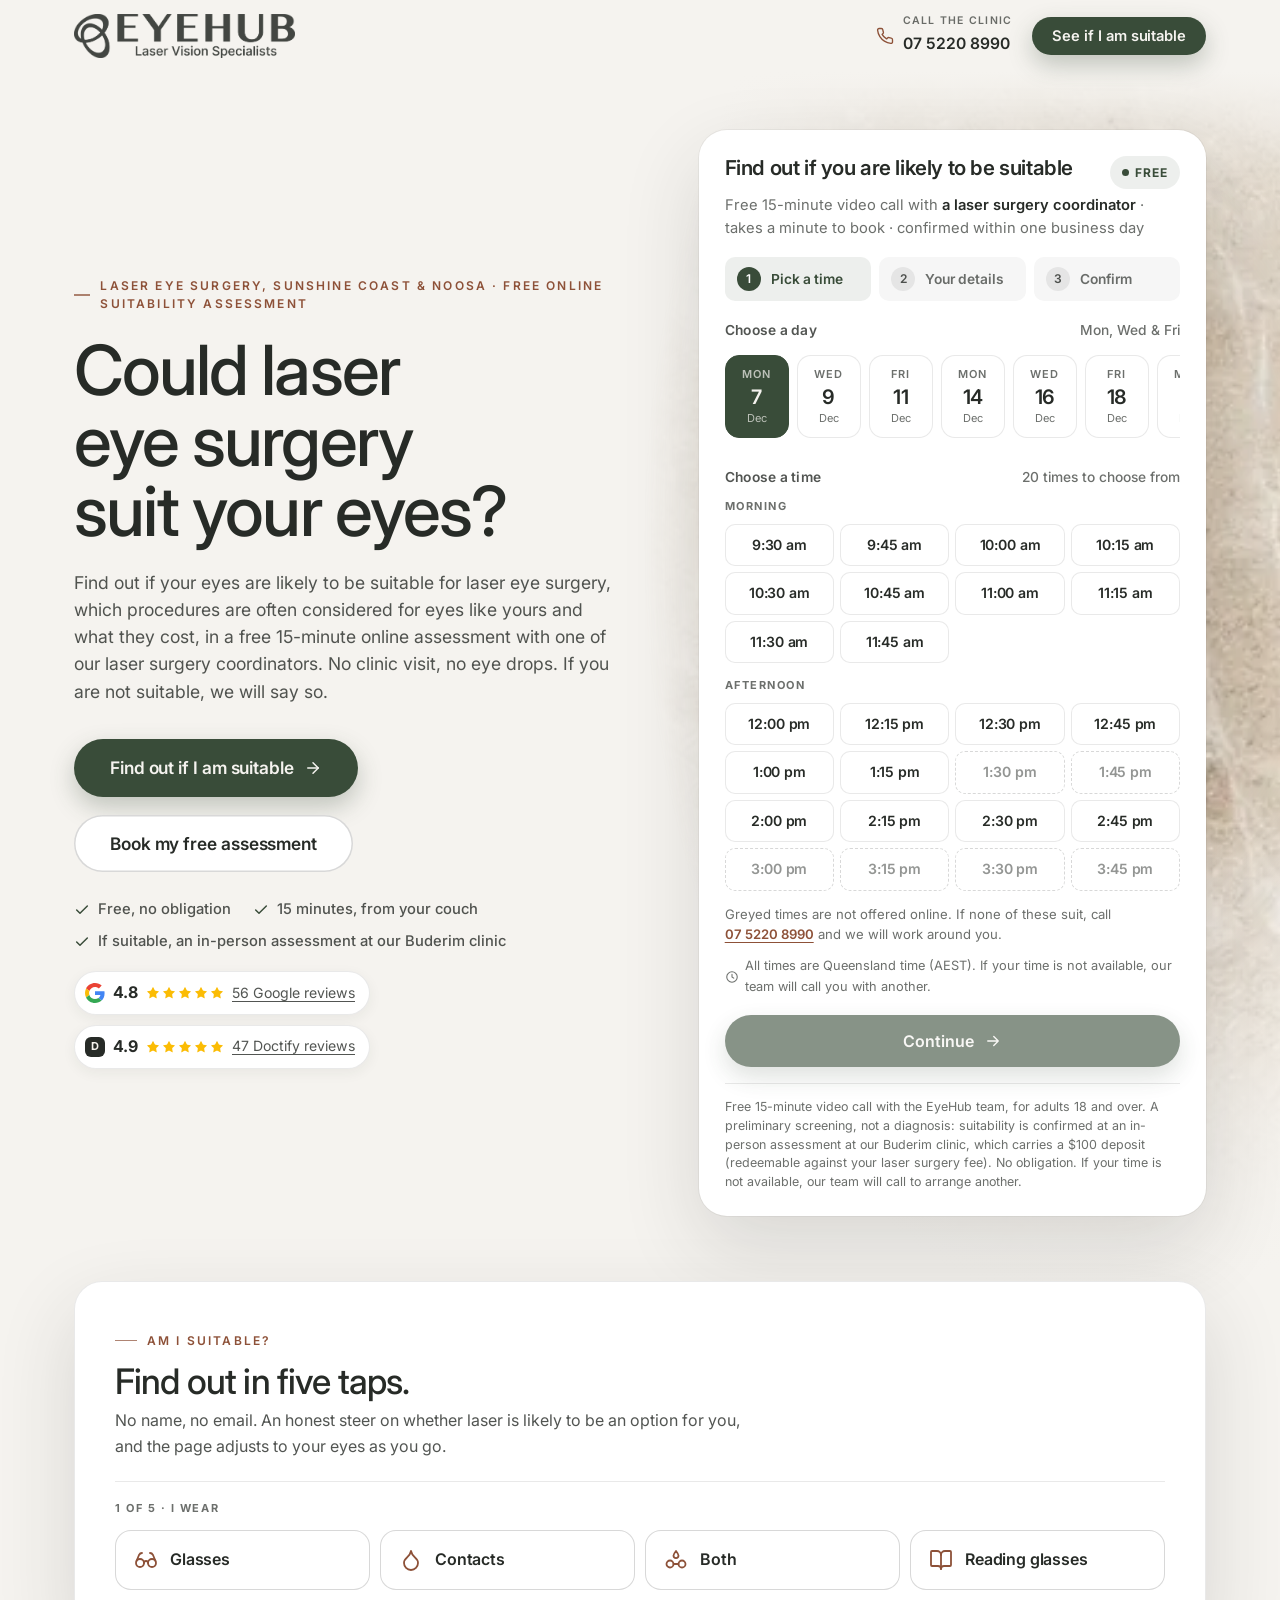
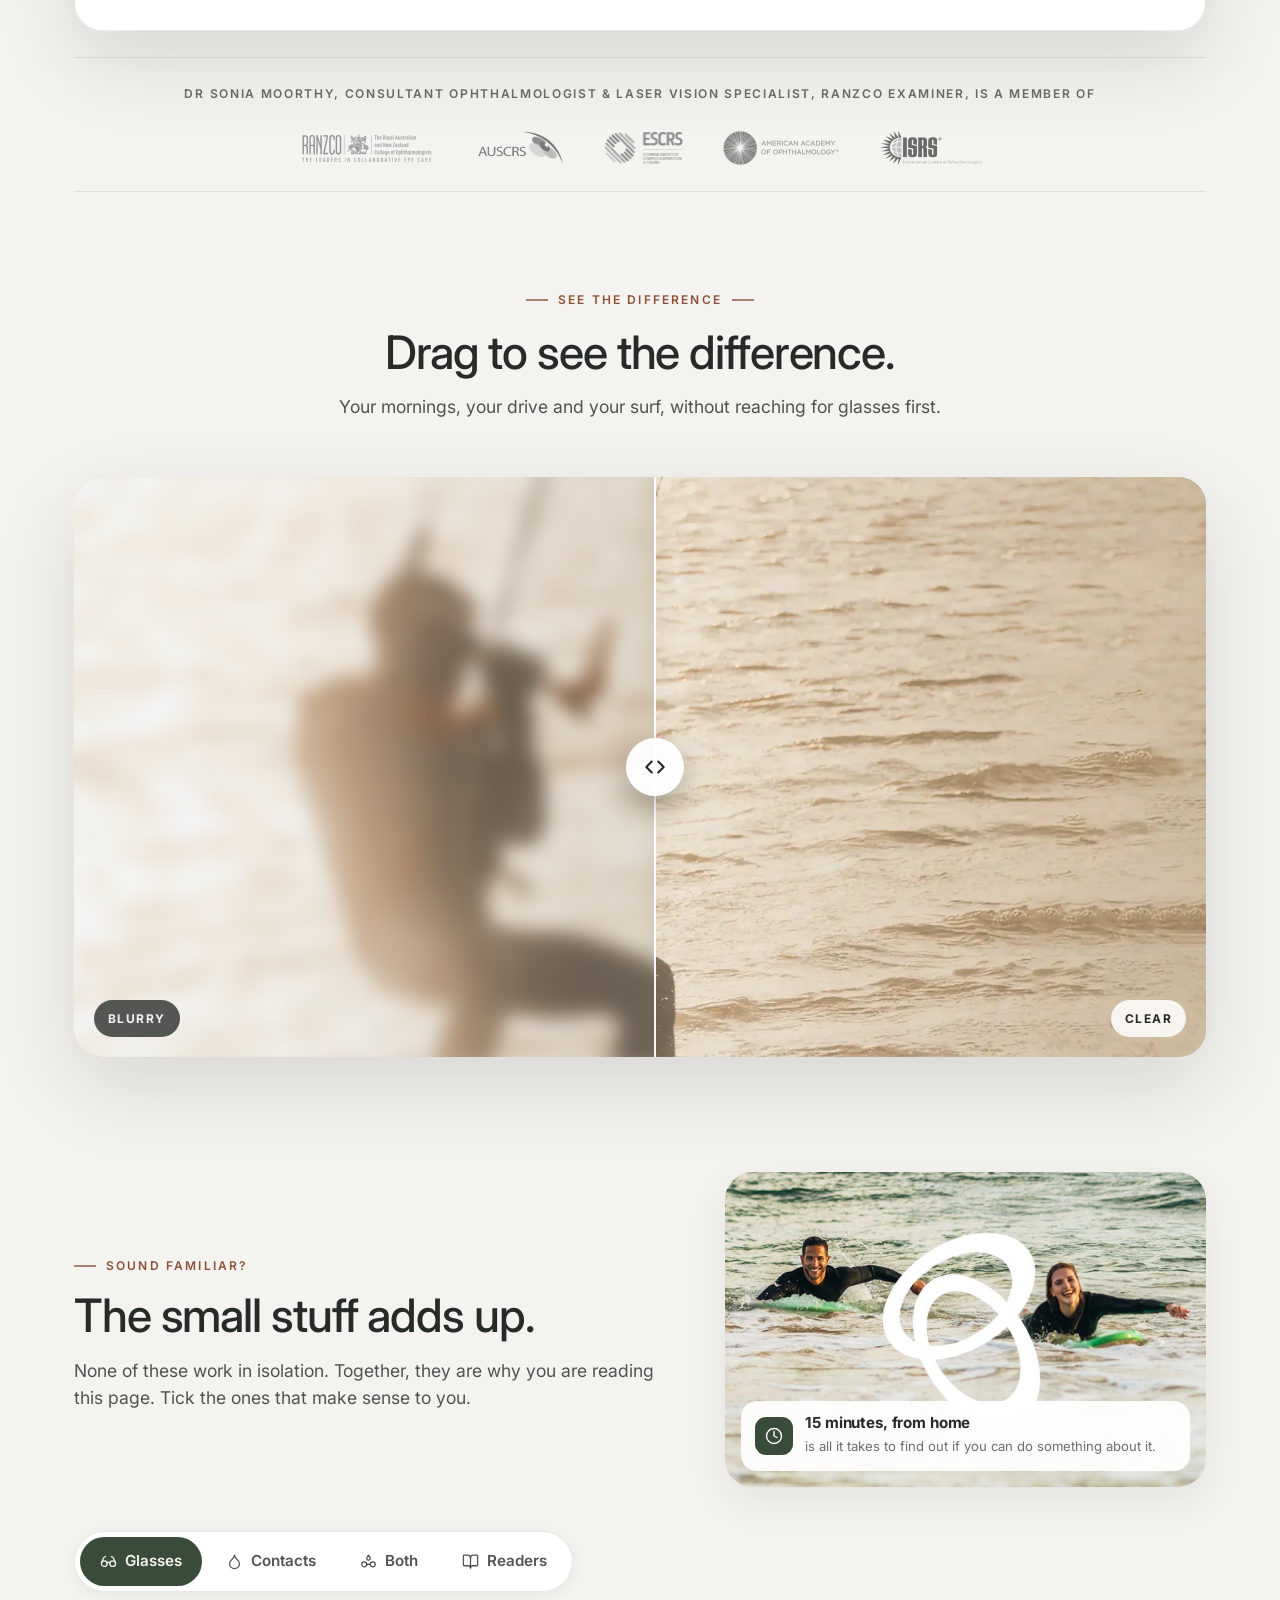
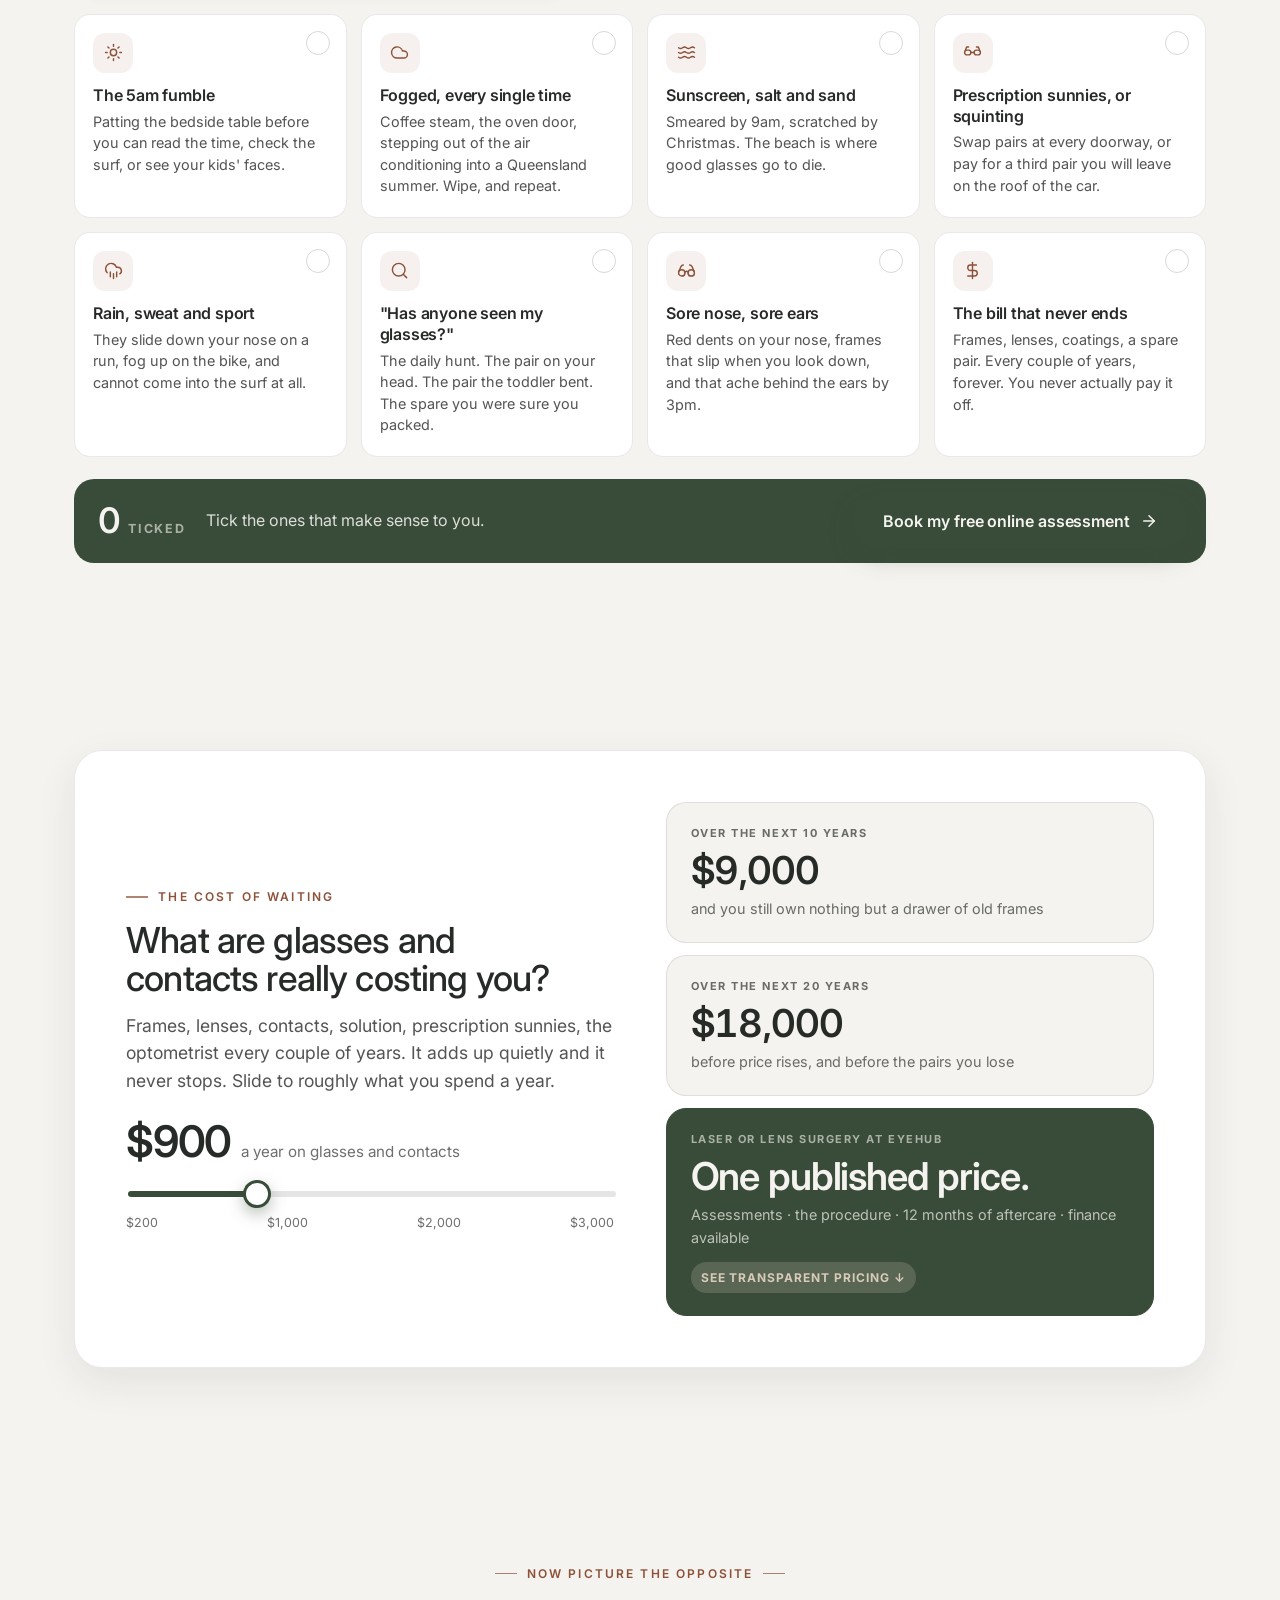
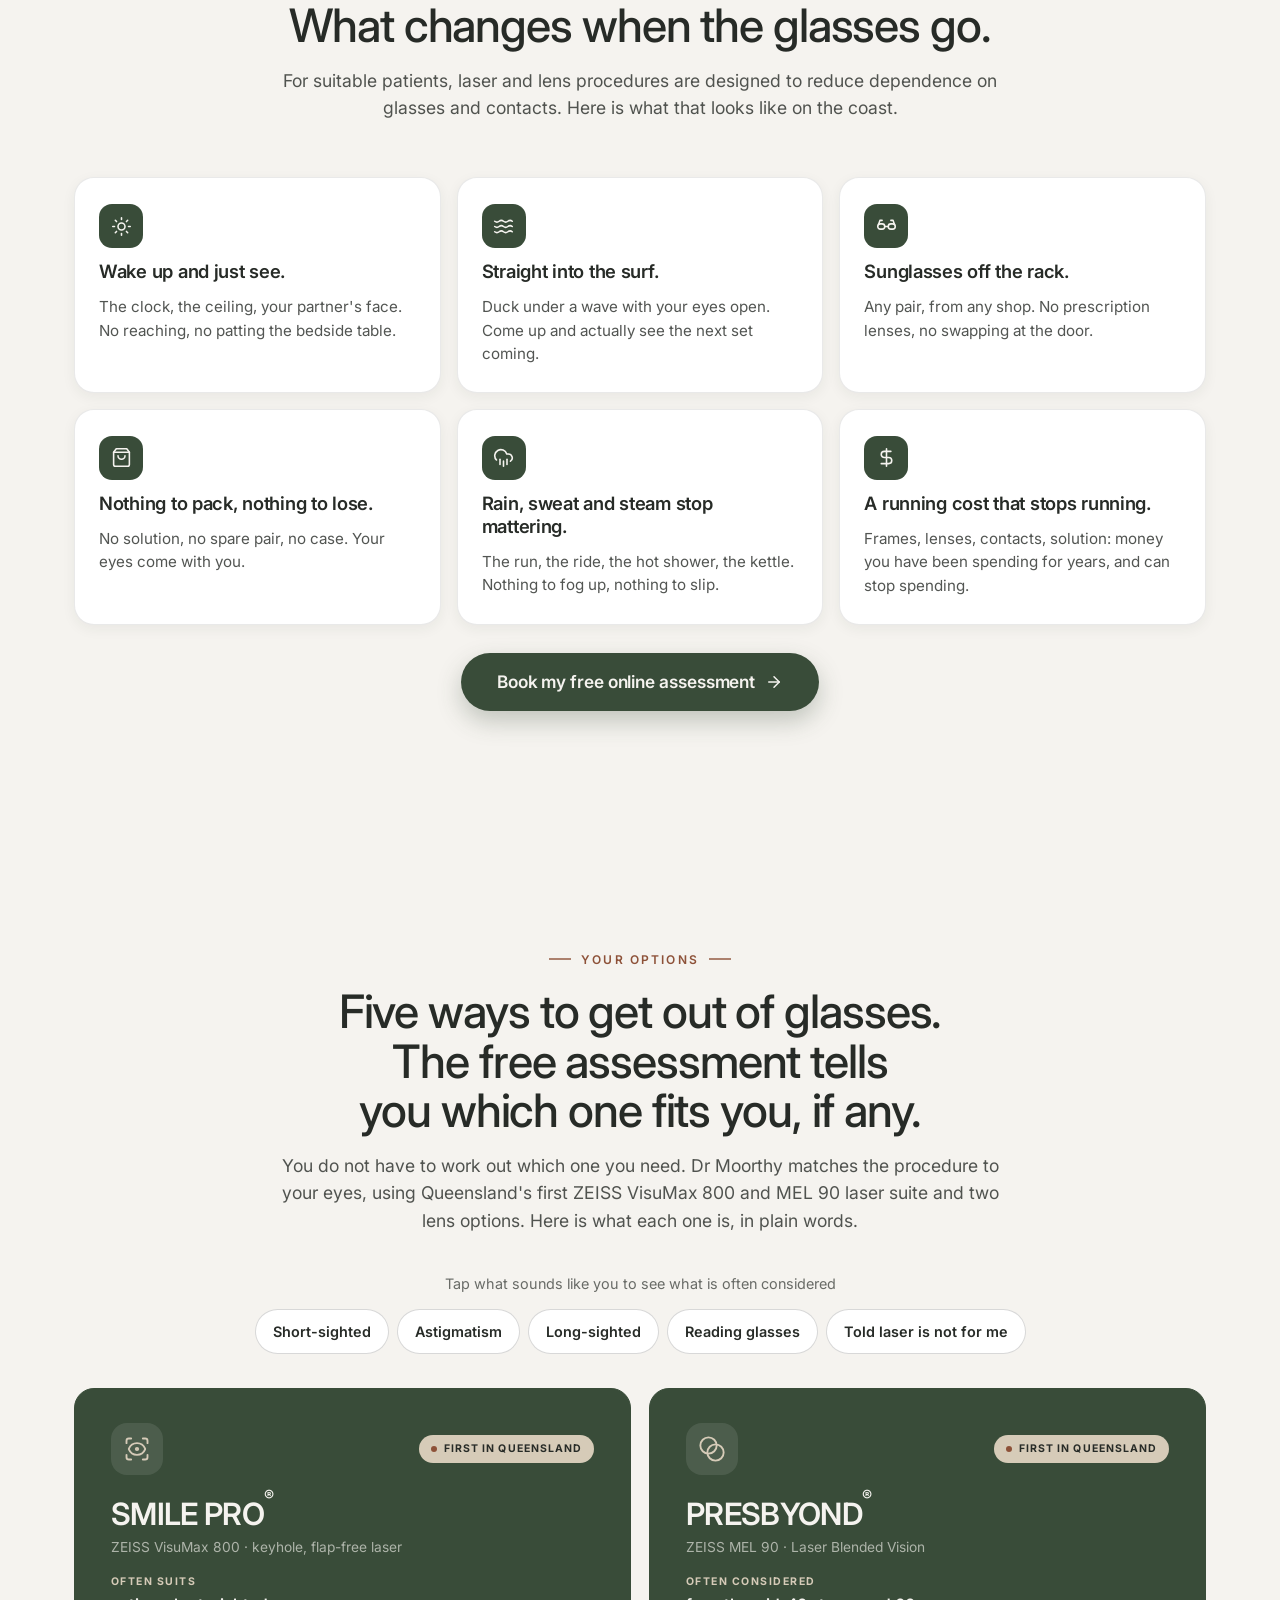
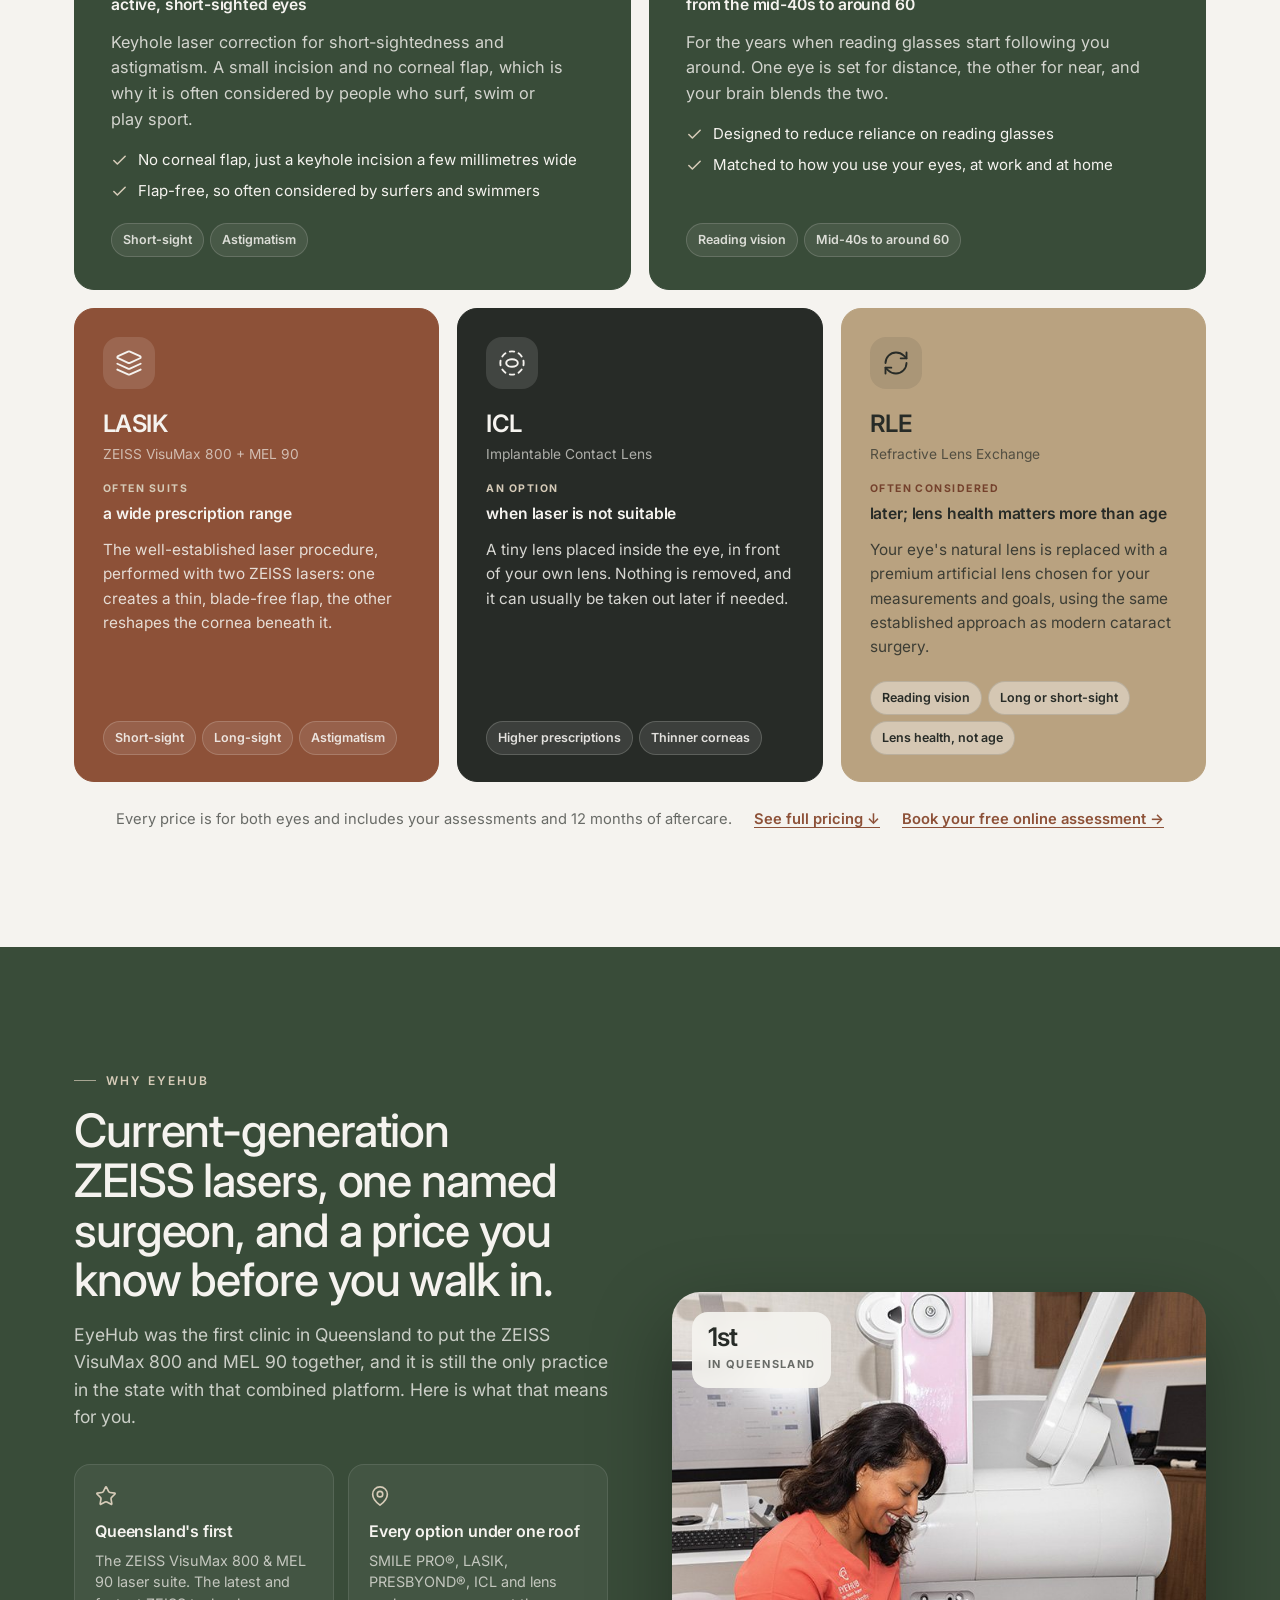
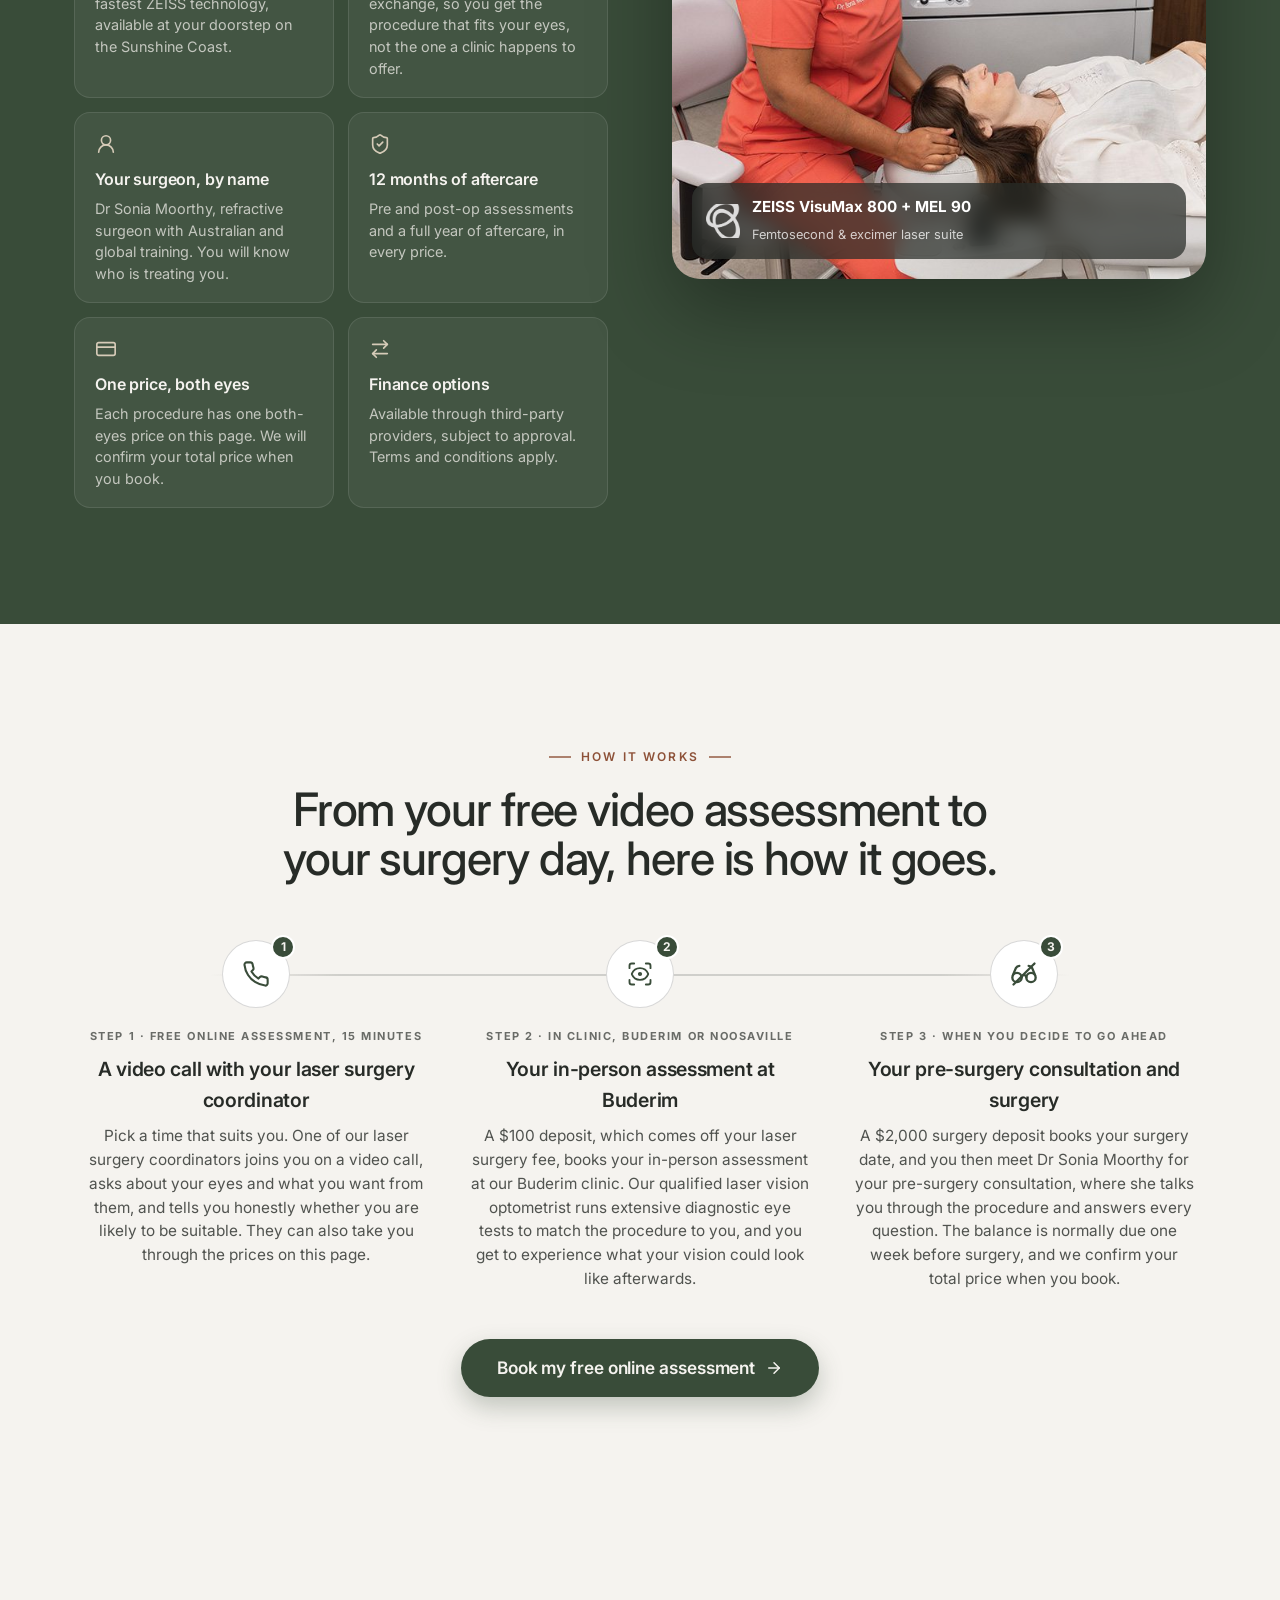
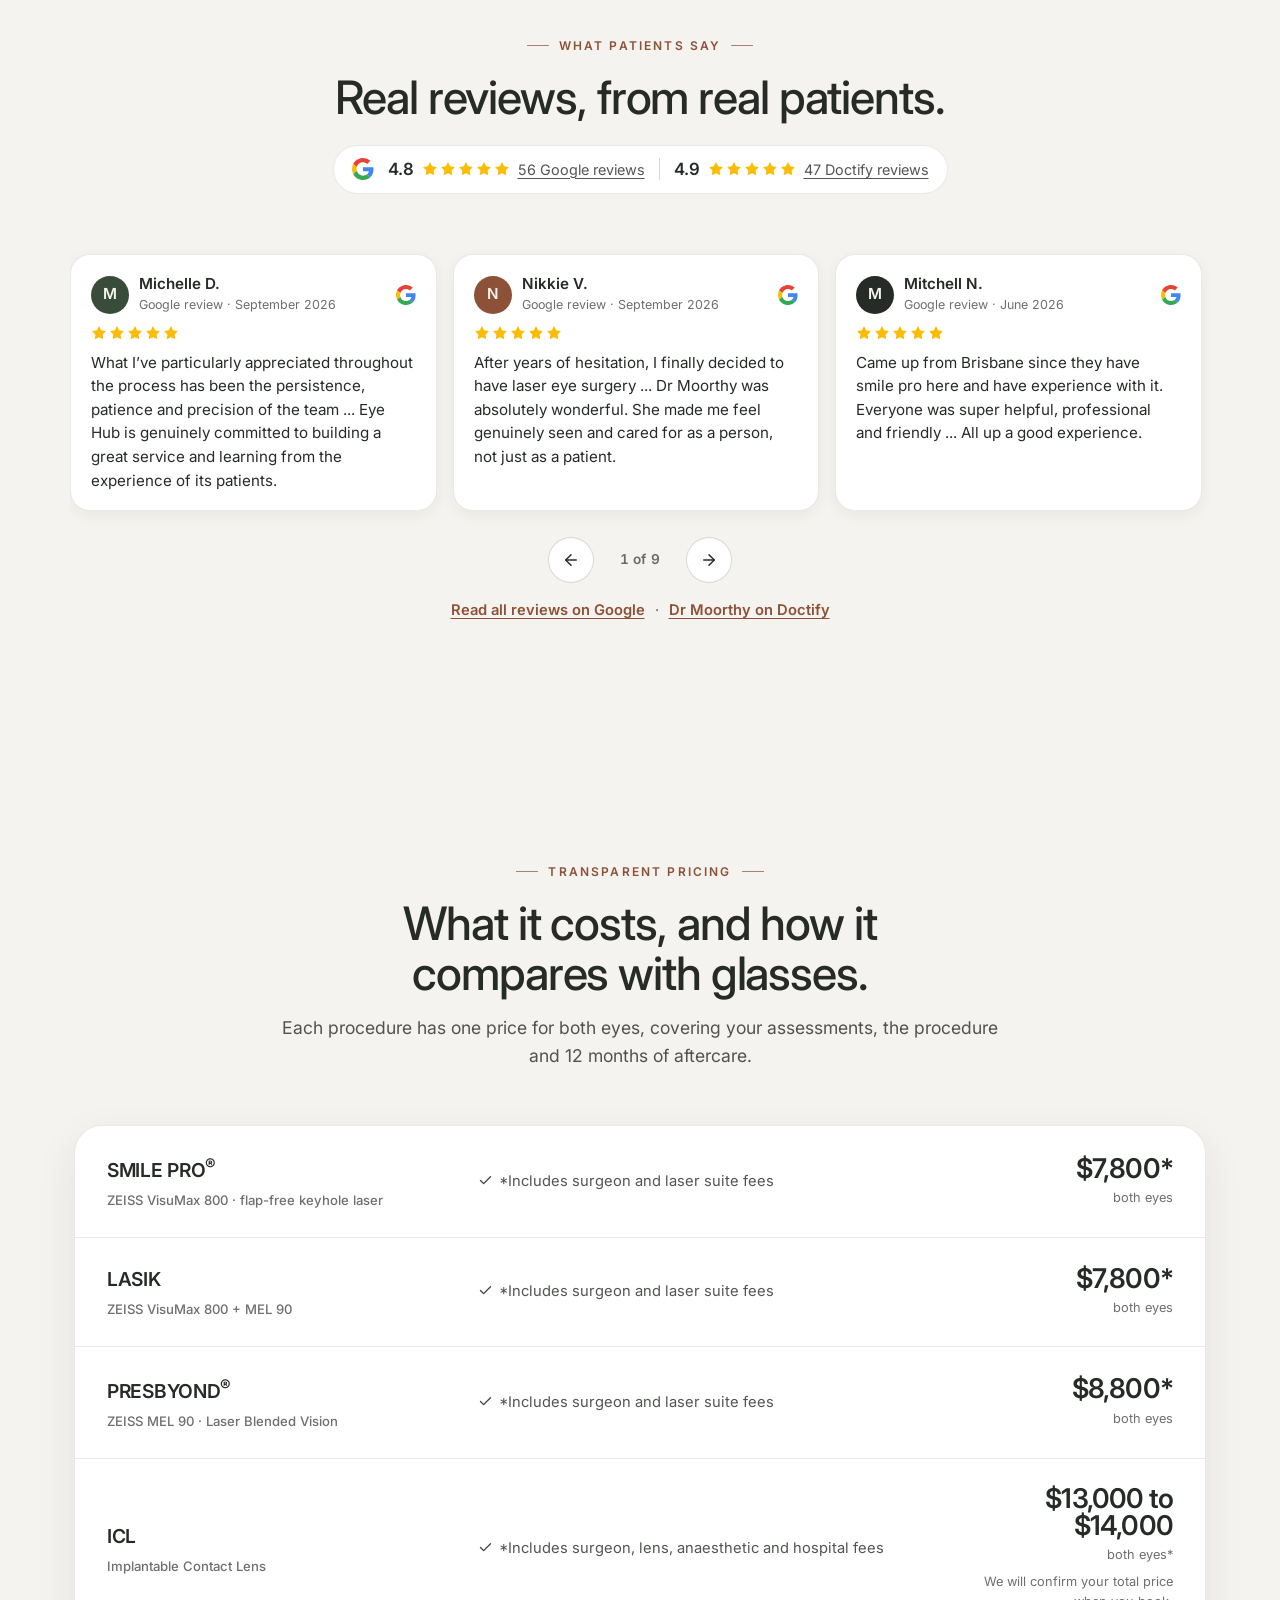
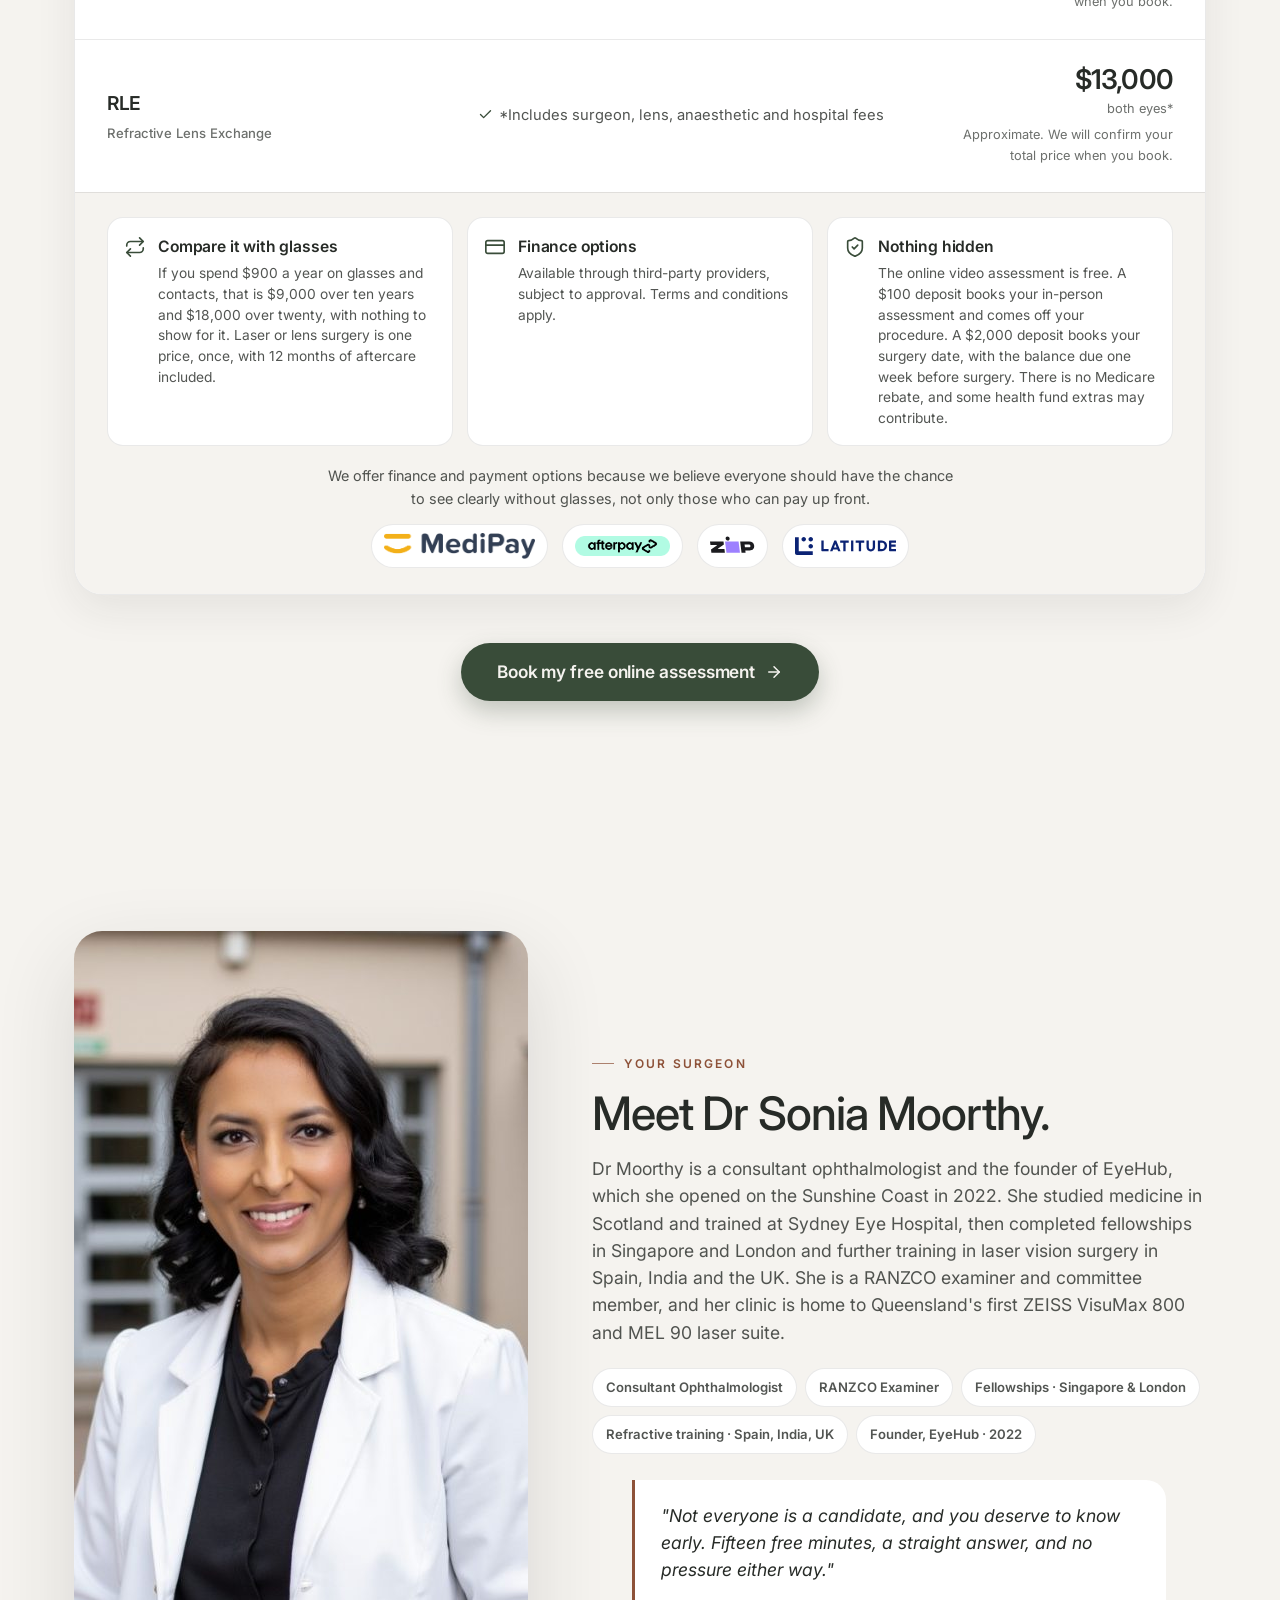
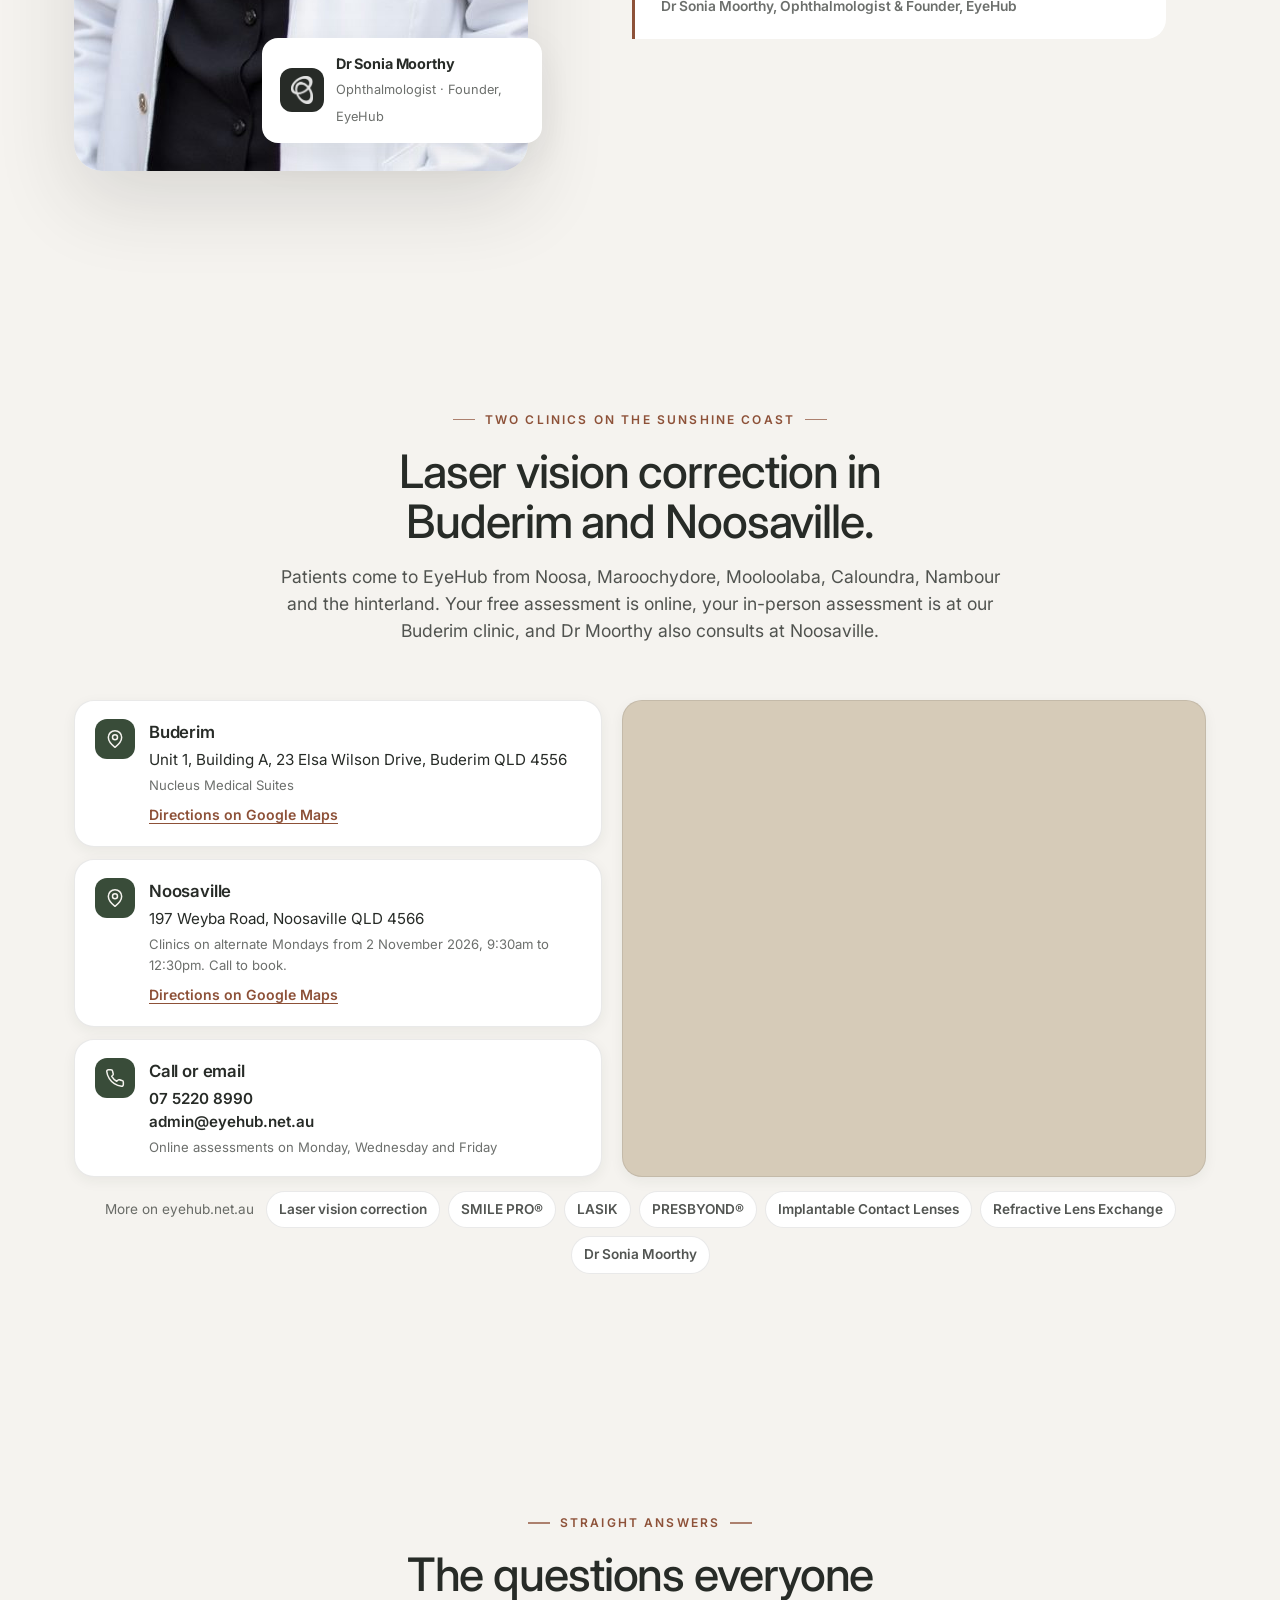
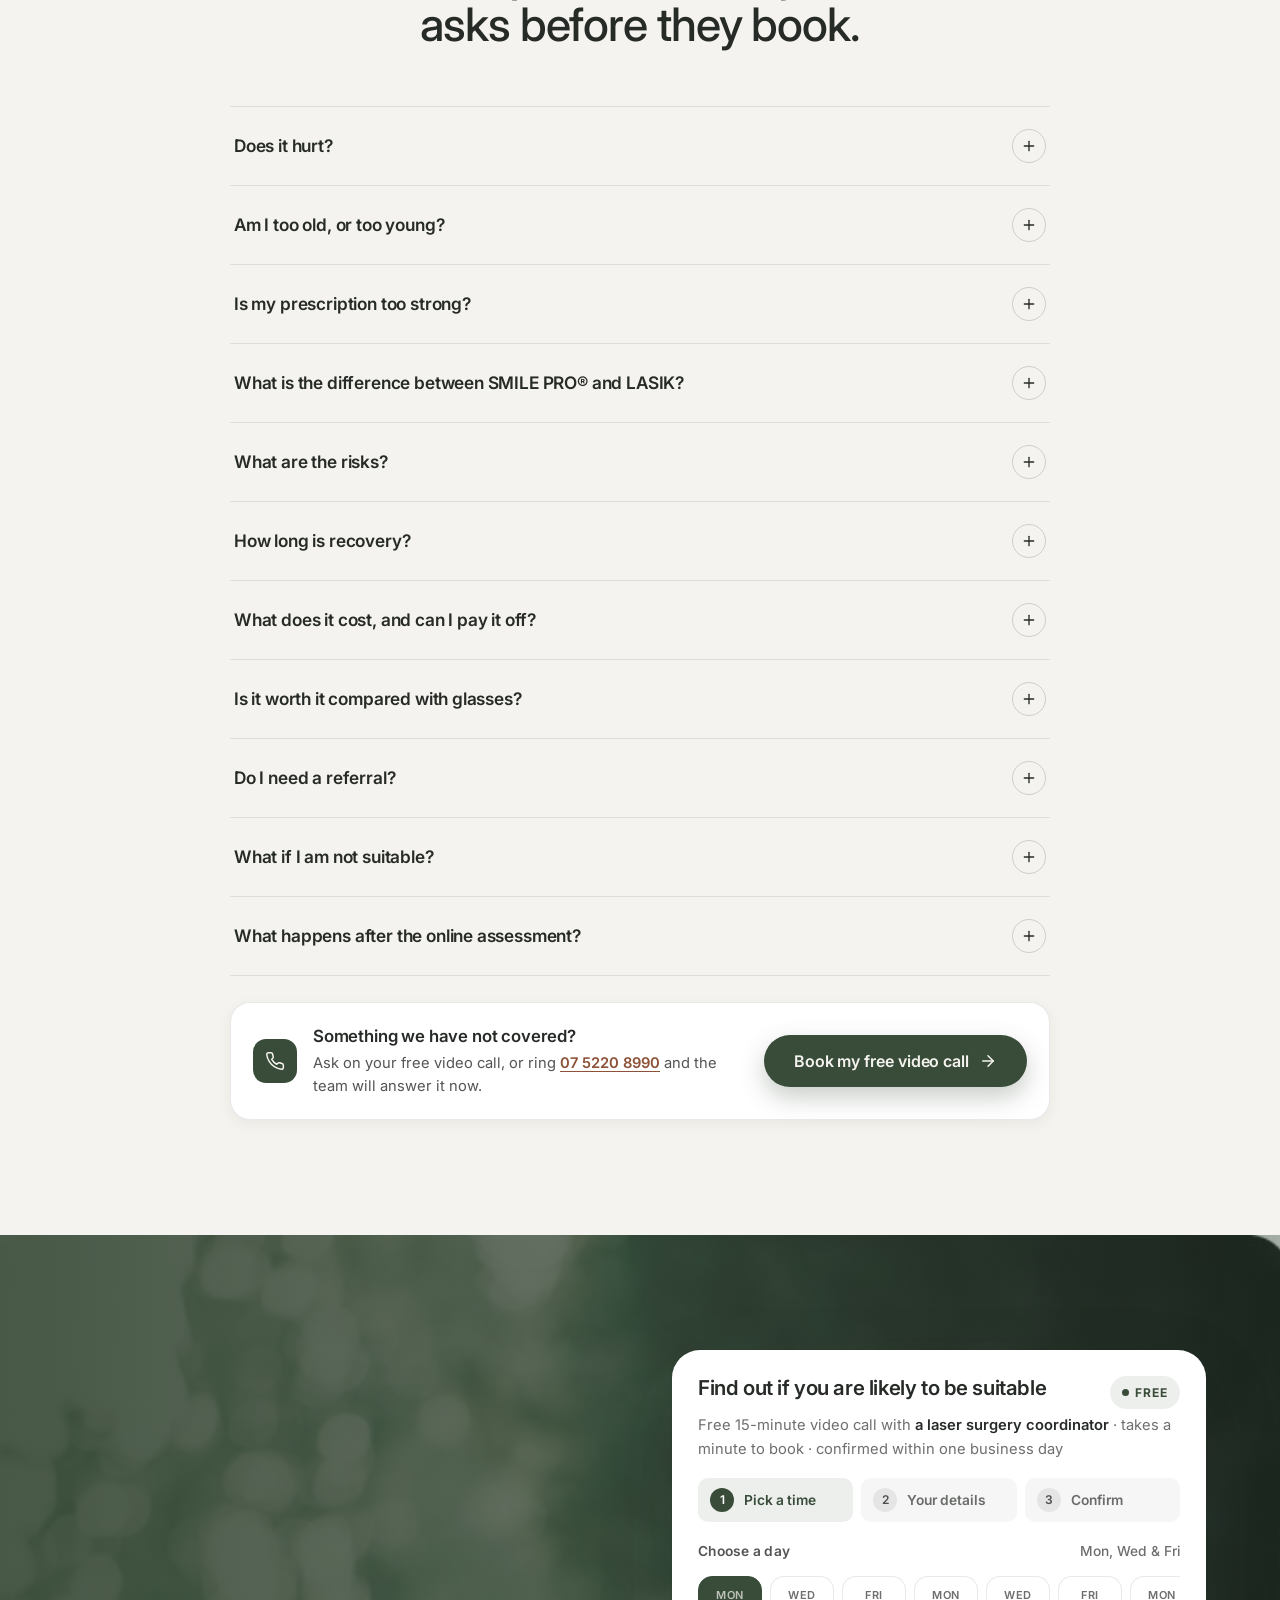
==== commit 48f1cbb4: "Confirm step: eye diagram with tappable procedure cards, softer walkthrough copy, cyclist compare im" ====
--- a/index.html
+++ b/index.html
@@ -32,10 +32,10 @@
   <script>document.documentElement.classList.add('js')</script>
   <link rel="preload" as="image" href="assets/img/hero-texture.webp" media="(min-width: 981px)">
   <link rel="preload" as="image" href="assets/img/hero-texture-mobile.webp" media="(max-width: 980px)">
-  <link rel="stylesheet" href="assets/css/styles.css?v=34">
+  <link rel="stylesheet" href="assets/css/styles.css?v=36">
   <!-- Your settings (EmailJS keys, phone number, availability) live in assets/js/config.js -->
-  <script src="assets/js/config.js?v=34" defer></script>
-  <script src="assets/js/app.js?v=34" defer onerror="document.documentElement.classList.remove('js')"></script>
+  <script src="assets/js/config.js?v=36" defer></script>
+  <script src="assets/js/app.js?v=36" defer onerror="document.documentElement.classList.remove('js')"></script>
   <script type="application/ld+json">
 {
  "@context": "https://schema.org",
--- a/assets/css/styles.css
+++ b/assets/css/styles.css
@@ -1343,3 +1343,83 @@
   .tune .tune-opts, .tune .tune-opts.three { grid-template-columns: 1fr 1fr; }
 }
 @media (max-width: 360px) { .step-ind { font-size: 0.72rem; gap: 5px; padding: 8px 6px; } }
+
+/* ---------- Confirm step: four tappable screens ---------- */
+.wprog { display: flex; gap: 6px; margin: 2px 0 14px; }
+.wprog span { height: 6px; width: 14px; border-radius: 4px; background: rgba(39, 43, 39, 0.12); transition: all 0.4s var(--ease); }
+.wprog span.on { background: var(--forest); width: 28px; }
+.wslide { display: none; }
+.wslide.active { display: block; animation: paneIn 0.45s var(--ease); }
+.wnav { display: flex; gap: 10px; align-items: center; margin-top: 16px; }
+.wnav .btn { flex: 1; }
+.wback { flex: none; padding: 14px 16px; border-radius: var(--r-pill); font-weight: 600; font-size: 0.92rem; color: var(--ink-soft); background: var(--white); box-shadow: inset 0 0 0 1.5px var(--line-strong); }
+.wback[hidden], .wnav .btn[hidden] { display: none; }
+.wtick, .wpos { list-style: none; margin: 0; padding: 0; }
+.wtick li, .wpos li { display: flex; gap: 12px; align-items: center; padding: 9px 0; font-size: 0.98rem; color: var(--ink); line-height: 1.4; }
+.wtick .tk { flex: none; width: 30px; height: 30px; border-radius: 50%; background: var(--forest); color: var(--cream); display: grid; place-items: center; }
+.wtick .tk svg { width: 16px; height: 16px; }
+.wtick .tk svg path { stroke-dasharray: 24; stroke-dashoffset: 24; }
+.wpos li { color: var(--ink-soft); }
+.wpos .sun { flex: none; width: 30px; height: 30px; border-radius: 50%; background: rgba(185, 162, 128, 0.25); color: var(--rust); display: grid; place-items: center; }
+.wpos .sun svg { width: 16px; height: 16px; }
+.walk-lead { margin: -8px 0 12px; font-size: 0.9rem; color: var(--ink-mute); }
+.eye-box { margin: 0 0 12px; padding: 8px 12px 10px; border-radius: var(--r-md); background: rgba(57, 76, 57, 0.06); border: 1px solid rgba(57, 76, 57, 0.12); }
+.eye { display: block; width: 100%; max-height: 150px; margin: 0 auto; }
+.eye .globe { fill: var(--white); stroke: rgba(39, 43, 39, 0.38); stroke-width: 1.6; }
+.eye .nerve { fill: rgba(39, 43, 39, 0.08); stroke: rgba(39, 43, 39, 0.3); stroke-width: 1.2; }
+.eye .retina { fill: none; stroke: rgba(141, 81, 56, 0.35); stroke-width: 1.4; stroke-dasharray: 2 3; }
+.eye .cornea { fill: rgba(57, 76, 57, 0.08); stroke: rgba(39, 43, 39, 0.38); stroke-width: 1.6; }
+.eye .iris { fill: none; stroke: rgba(57, 76, 57, 0.6); stroke-width: 3.2; stroke-linecap: round; }
+.eye .lens { fill: rgba(185, 162, 128, 0.35); stroke: rgba(39, 43, 39, 0.32); stroke-width: 1.3; }
+.eye .ray { fill: none; stroke: rgba(185, 162, 128, 0.7); stroke-width: 1.2; stroke-dasharray: 3 4; }
+.eye .zone { opacity: 0; transition: opacity 0.3s var(--ease); fill: none; stroke: var(--rust); stroke-width: 2.6; stroke-linecap: round; transform-box: fill-box; transform-origin: center; }
+.eye .zone .fill { fill: rgba(141, 81, 56, 0.32); stroke-width: 2; }
+.eye .zone circle { fill: var(--rust); }
+.eye .zone.on { opacity: 1; animation: zonePulse 1.8s var(--ease) infinite; }
+@keyframes zonePulse { 0%, 100% { transform: scale(1); filter: drop-shadow(0 0 0 rgba(141, 81, 56, 0)); } 45% { transform: scale(1.07); filter: drop-shadow(0 0 5px rgba(141, 81, 56, 0.45)); } }
+.eye-cap { margin: 6px 0 0; min-height: 2.6em; font-size: 0.84rem; line-height: 1.45; color: var(--ink-soft); text-align: center; }
+.eye-cap.swap { animation: stepIn 0.4s var(--ease); }
+.wprocs { display: grid; gap: 8px; margin-bottom: 12px; }
+.wproc { position: relative; display: flex; gap: 12px; align-items: flex-start; width: 100%; text-align: left; padding: 12px 14px; border-radius: var(--r-md); background: var(--white); border: 1.5px solid var(--line); transition: border-color 0.25s var(--ease), box-shadow 0.25s var(--ease); -webkit-tap-highlight-color: transparent; cursor: pointer; }
+.wproc:hover { border-color: rgba(57, 76, 57, 0.45); }
+.wproc[aria-expanded="true"] { border-color: var(--forest); box-shadow: 0 8px 22px rgba(57, 76, 57, 0.14); }
+.wproc .wp-ic { flex: none; width: 38px; height: 38px; border-radius: 11px; background: rgba(57, 76, 57, 0.1); color: var(--forest); display: grid; place-items: center; transition: background 0.25s var(--ease), color 0.25s var(--ease); }
+.wproc[aria-expanded="true"] .wp-ic { background: var(--forest); color: var(--cream); }
+.wproc .wp-ic svg { width: 19px; height: 19px; }
+.wproc .wp-txt { flex: 1; min-width: 0; }
+.wproc .wp-head { display: flex; align-items: center; gap: 8px; flex-wrap: wrap; }
+.wproc b { font-size: 0.95rem; font-weight: 600; letter-spacing: -0.01em; line-height: 1.3; }
+.wproc small { display: block; font-size: 0.82rem; color: var(--ink-mute); margin-top: 1px; }
+.wproc .wp-for { font-size: 10px; font-weight: 700; letter-spacing: 0.08em; text-transform: uppercase; color: var(--cream); background: var(--forest); padding: 3px 8px; border-radius: 999px; white-space: nowrap; }
+.wproc .wp-facts { display: none; flex-wrap: wrap; gap: 6px; margin-top: 9px; }
+.wproc .wp-fact { display: inline-flex; align-items: center; gap: 5px; font-size: 0.78rem; font-weight: 600; color: var(--ink-soft); background: rgba(57, 76, 57, 0.07); padding: 4px 9px; border-radius: 999px; }
+.wproc .wp-fact svg { width: 13px; height: 13px; color: var(--forest); }
+.wproc .wp-price { background: rgba(185, 162, 128, 0.28); color: var(--ink); }
+.wproc p { display: none; margin: 8px 0 0; font-size: 0.86rem; color: var(--ink-soft); line-height: 1.5; }
+.wproc[aria-expanded="true"] .wp-facts { display: flex; animation: stepIn 0.35s var(--ease); }
+.wproc[aria-expanded="true"] p { display: block; animation: stepIn 0.4s var(--ease); }
+.walk-hook.soft { font-weight: 500; color: var(--ink-soft); font-size: 0.9rem; }
+.compare.mini { aspect-ratio: 16 / 10; border-radius: 16px; box-shadow: var(--shadow-md); margin: 0 0 12px; }
+.compare.mini img { object-position: center 36%; }
+.compare.mini .knob { width: 44px; height: 44px; }
+.compare.mini .knob svg { width: 20px; height: 20px; }
+.compare.mini .tag { bottom: 12px; padding: 6px 10px; font-size: 10px; }
+.compare.mini .tag.l { left: 12px; } .compare.mini .tag.r { right: 12px; }
+.walk-fine { margin: 10px 0 0; font-size: 0.8rem; color: var(--ink-mute); text-align: center; }
+/* animations, per screen */
+@keyframes tickDraw { to { stroke-dashoffset: 0; } }
+@keyframes tileIn { from { opacity: 0; transform: translateY(12px) scale(0.97); } to { opacity: 1; transform: none; } }
+.js .wslide.active .jstep { opacity: 0; animation: stepIn 0.55s var(--ease) forwards; animation-delay: calc(0.25s + var(--j) * 0.22s); }
+.js .wslide.active .jic { transform: scale(0.4); animation: popIn 0.5s var(--ease) forwards; animation-delay: calc(0.3s + var(--j) * 0.22s); }
+.js .wslide.active .jstep::before { transform: scaleY(0); animation: lineGrow 0.5s var(--ease) forwards; animation-delay: calc(0.65s + var(--j) * 0.22s); }
+.js .wslide.active .wtick li { opacity: 0; animation: stepIn 0.45s var(--ease) forwards; animation-delay: calc(0.2s + var(--j) * 0.22s); }
+.js .wslide.active .wtick .tk { transform: scale(0.5); animation: popIn 0.4s var(--ease) forwards; animation-delay: calc(0.3s + var(--j) * 0.22s); }
+.js .wslide.active .wtick .tk svg path { animation: tickDraw 0.4s var(--ease) forwards; animation-delay: calc(0.5s + var(--j) * 0.22s); }
+.js .wslide.active .wpos li { opacity: 0; animation: stepIn 0.45s var(--ease) forwards; animation-delay: calc(1.1s + var(--j) * 0.2s); }
+.js .wslide.active .wpos + * , .js .wslide.active .jm-title { opacity: 0; animation: stepIn 0.4s var(--ease) forwards; animation-delay: 0.95s; }
+.js .wslide.active .eye-box { opacity: 0; animation: tileIn 0.55s var(--ease) forwards; animation-delay: 0.1s; }
+.js .wslide.active .wproc { opacity: 0; animation: tileIn 0.5s var(--ease) forwards; animation-delay: calc(0.35s + var(--j) * 0.1s); }
+.js .wslide.active .walk-hook { opacity: 0; animation: stepIn 0.45s var(--ease) forwards; animation-delay: 0.8s; }
+.js .wslide.active .compare.mini { opacity: 0; transform: scale(0.97); animation: tileIn 0.6s var(--ease) forwards; animation-delay: 0.15s; }
+.js .wslide.active .booking-actions, .js .wslide.active .walk-fine { opacity: 0; animation: stepIn 0.45s var(--ease) forwards; animation-delay: 1.1s; }
+.nofx .wslide .jstep, .nofx .wslide .jic, .nofx .wslide .jstep::before, .nofx .wtick li, .nofx .wtick .tk, .nofx .wtick .tk svg path, .nofx .wpos li, .nofx .wslide .jm-title, .nofx .wproc, .nofx .eye-box, .nofx .eye .zone, .nofx .eye-cap, .nofx .wslide .walk-hook, .nofx .compare.mini, .nofx .wslide .booking-actions, .nofx .walk-fine { opacity: 1 !important; transform: none !important; animation: none !important; stroke-dashoffset: 0 !important; }
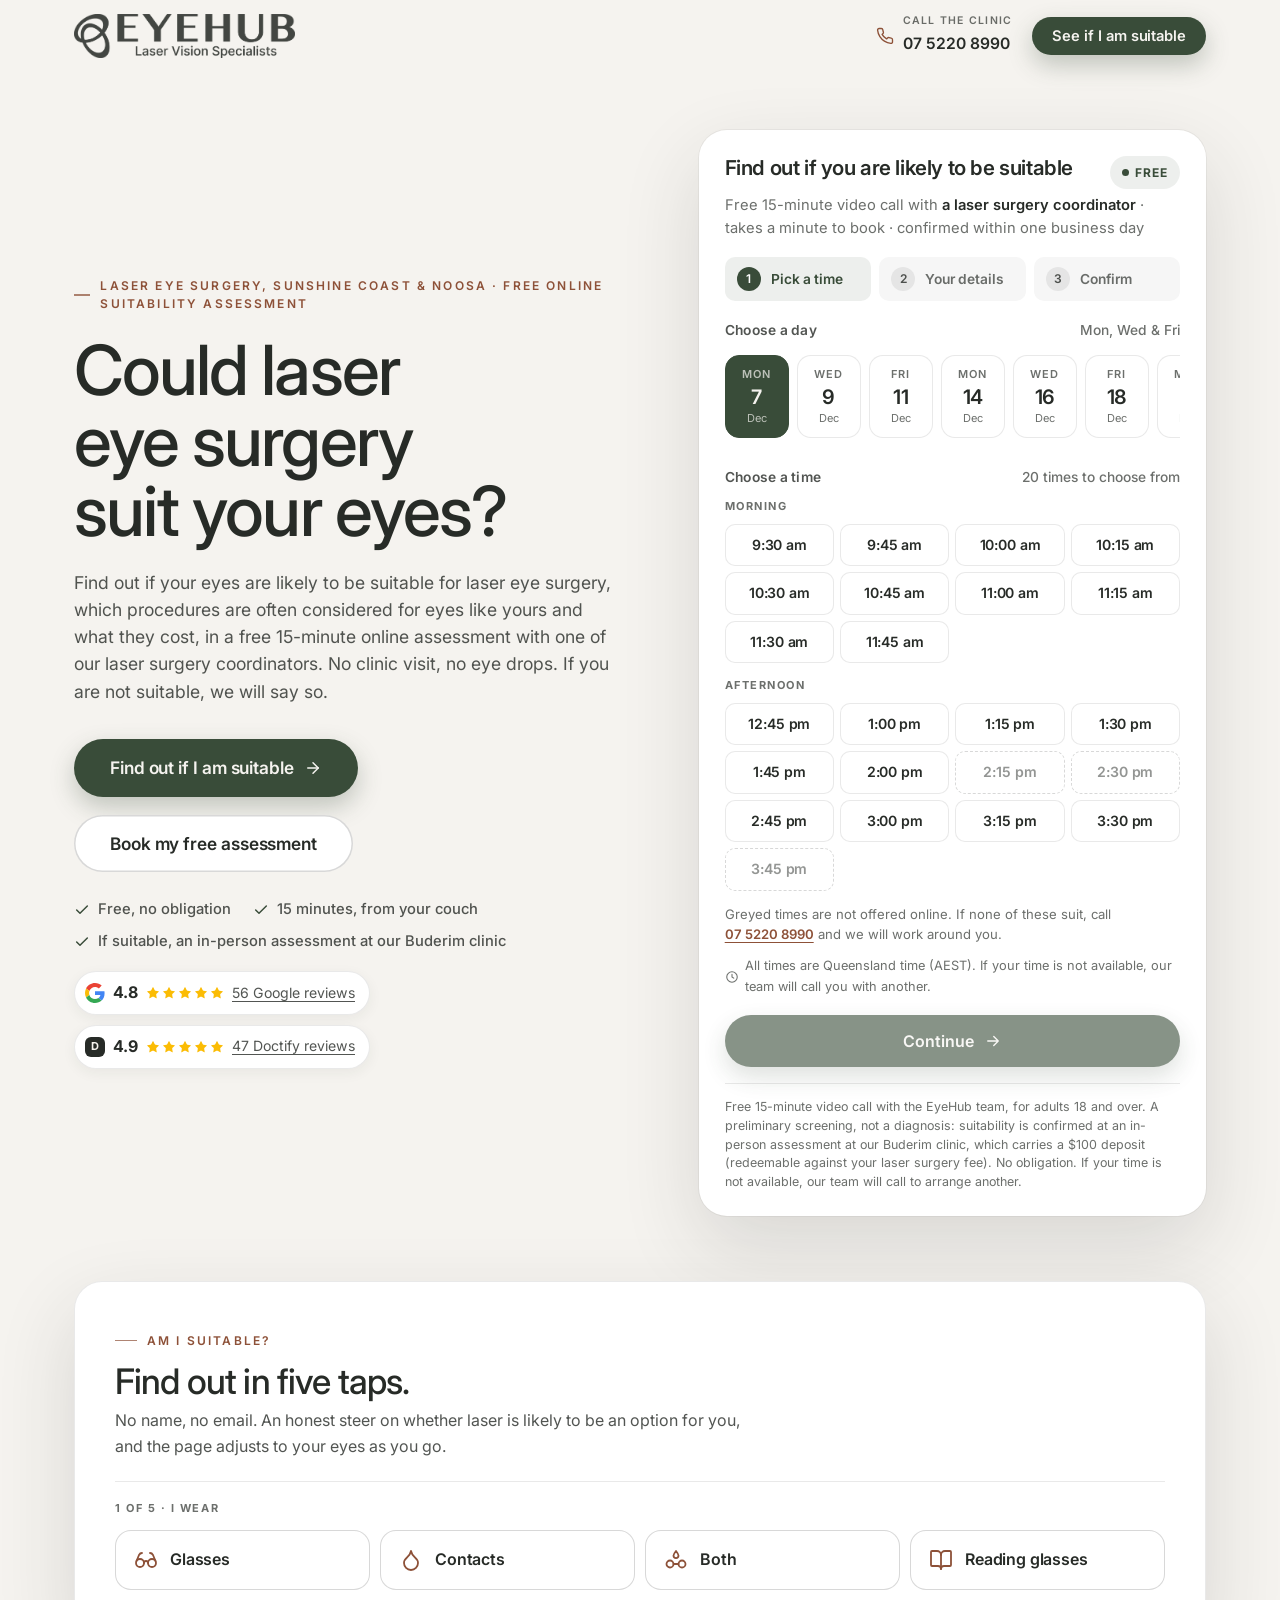
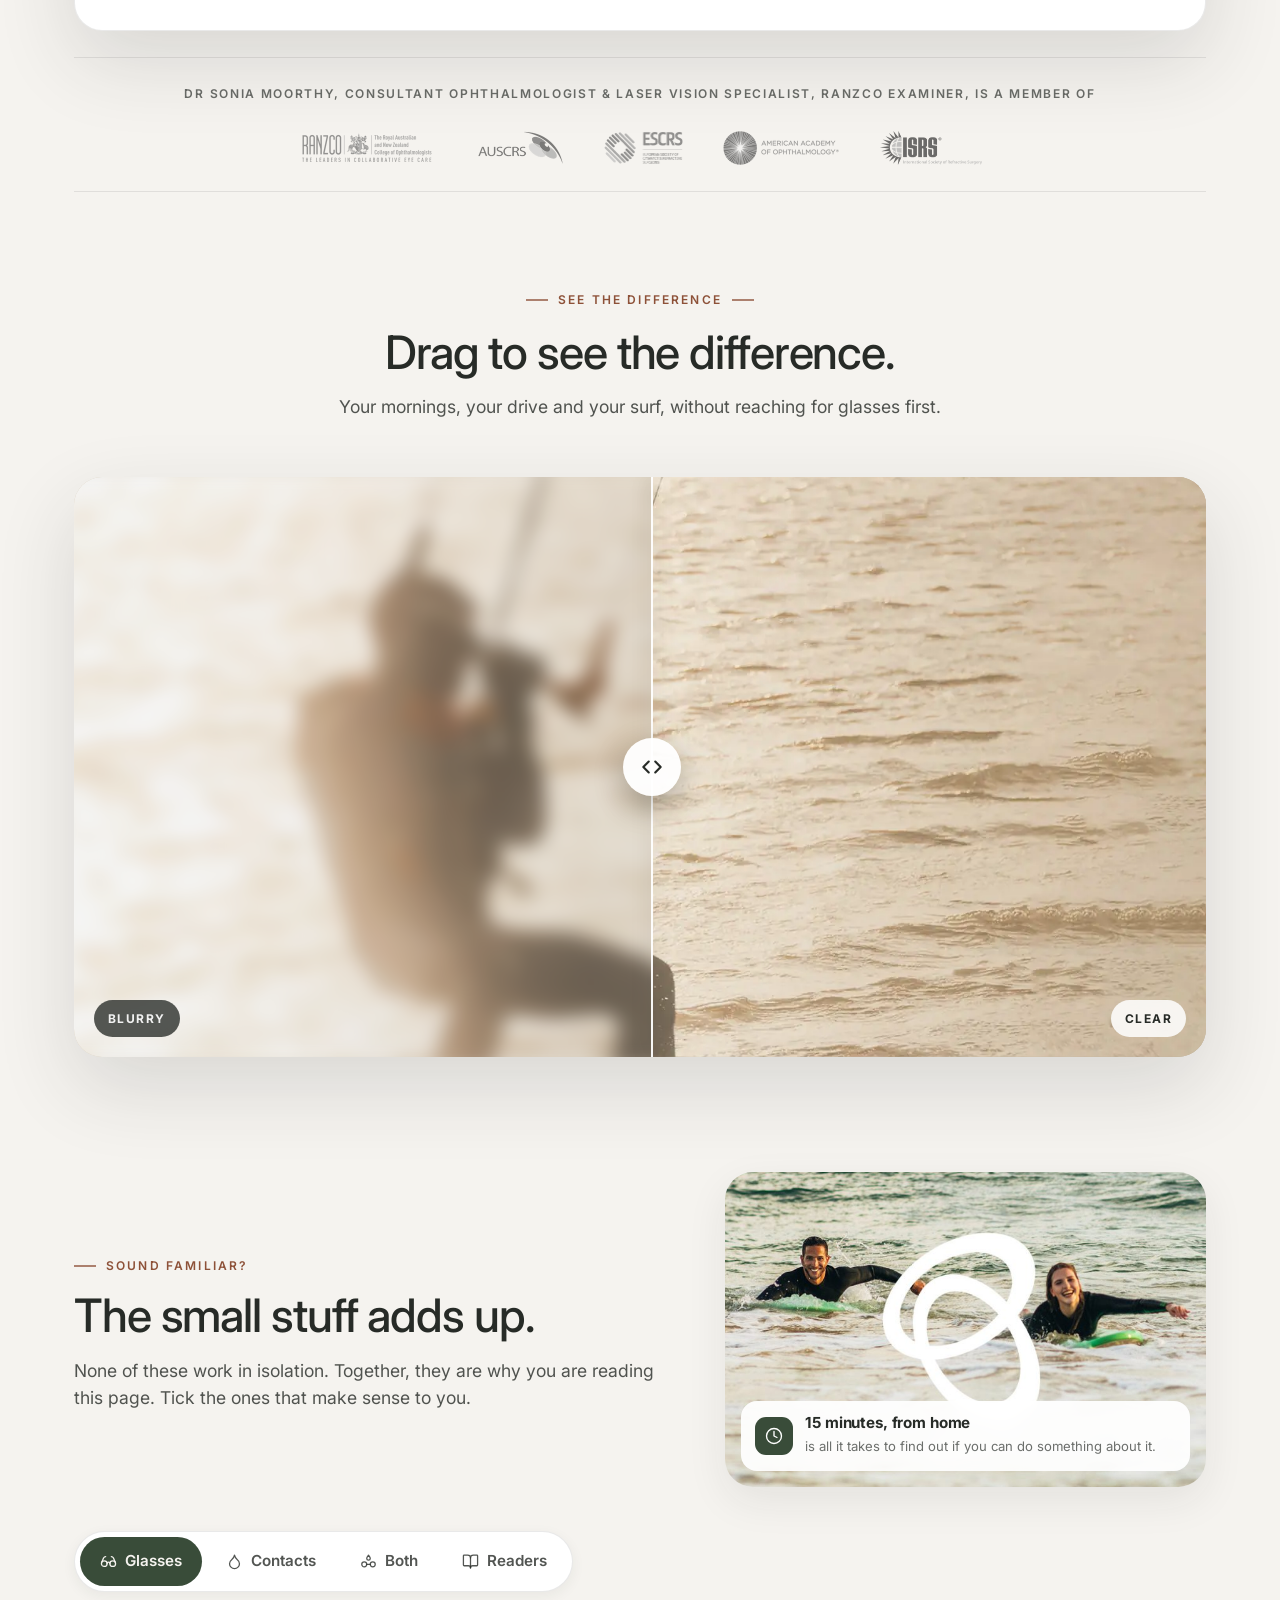
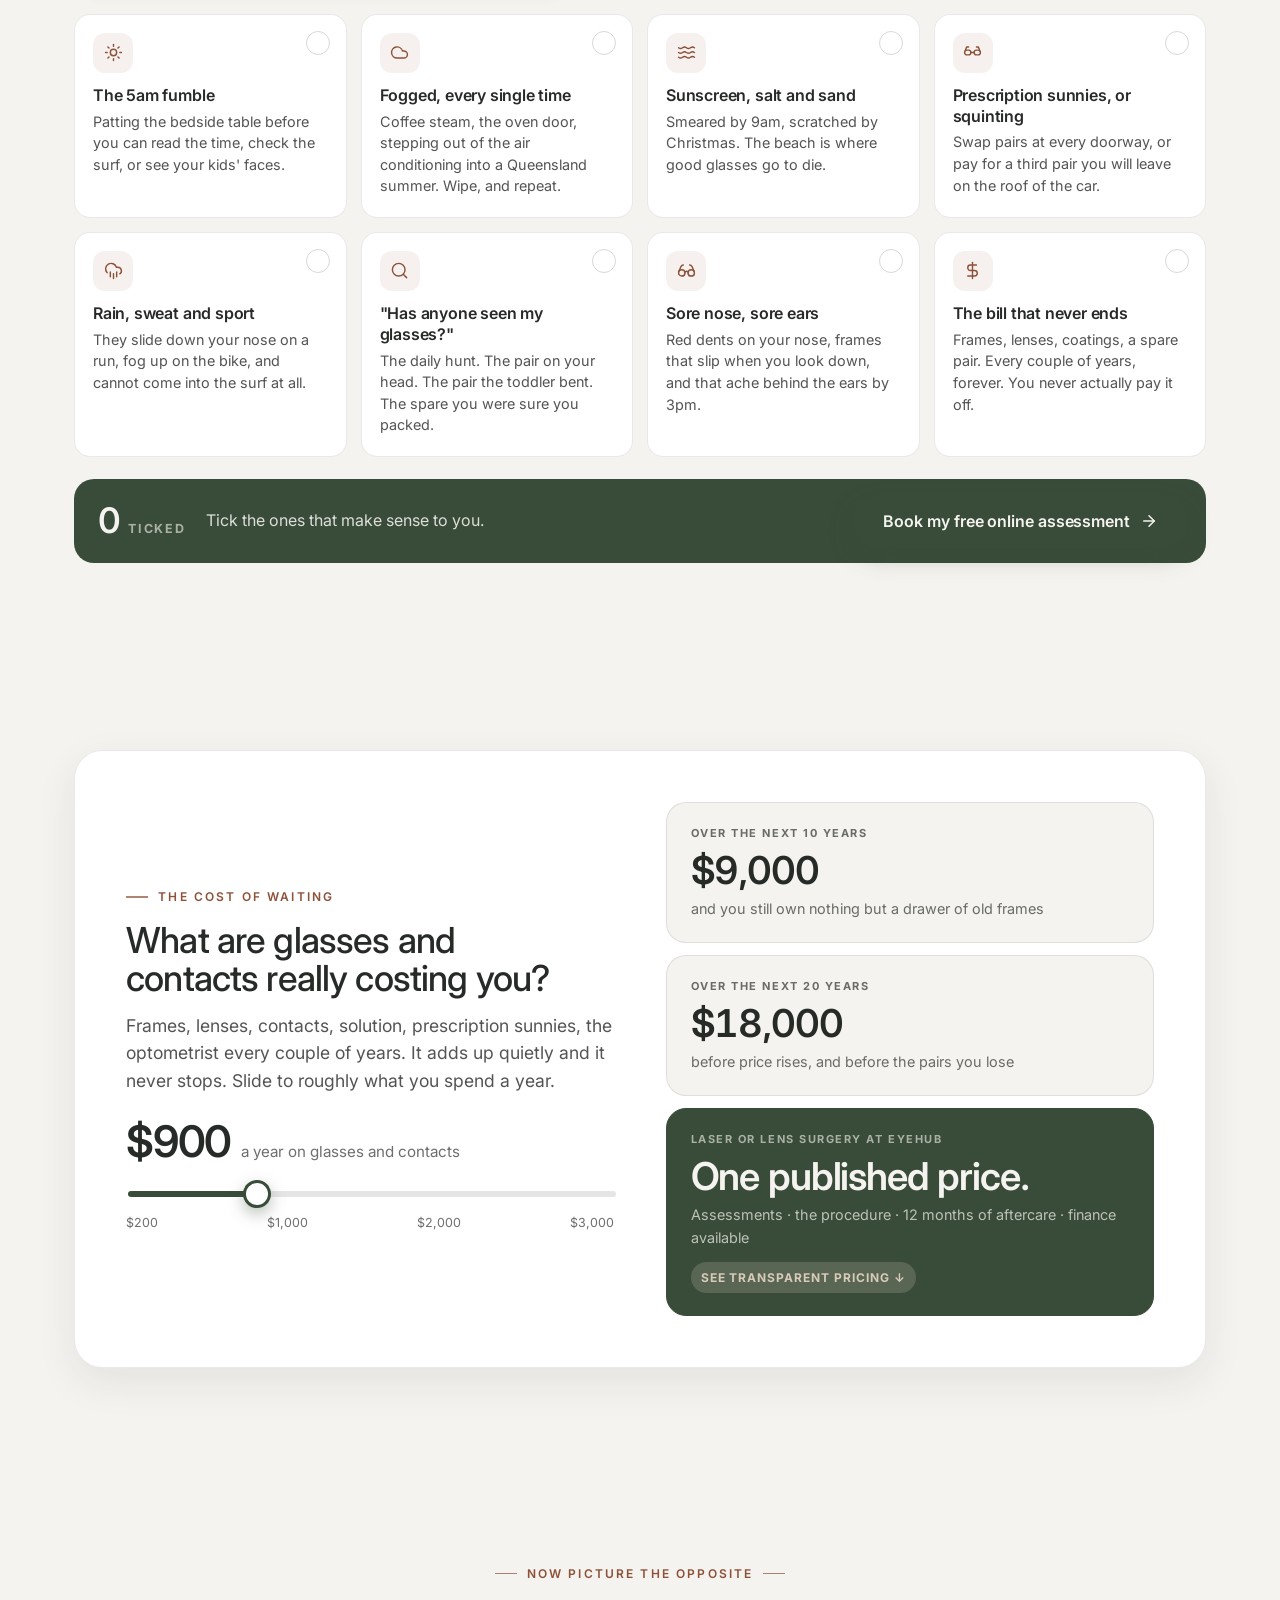
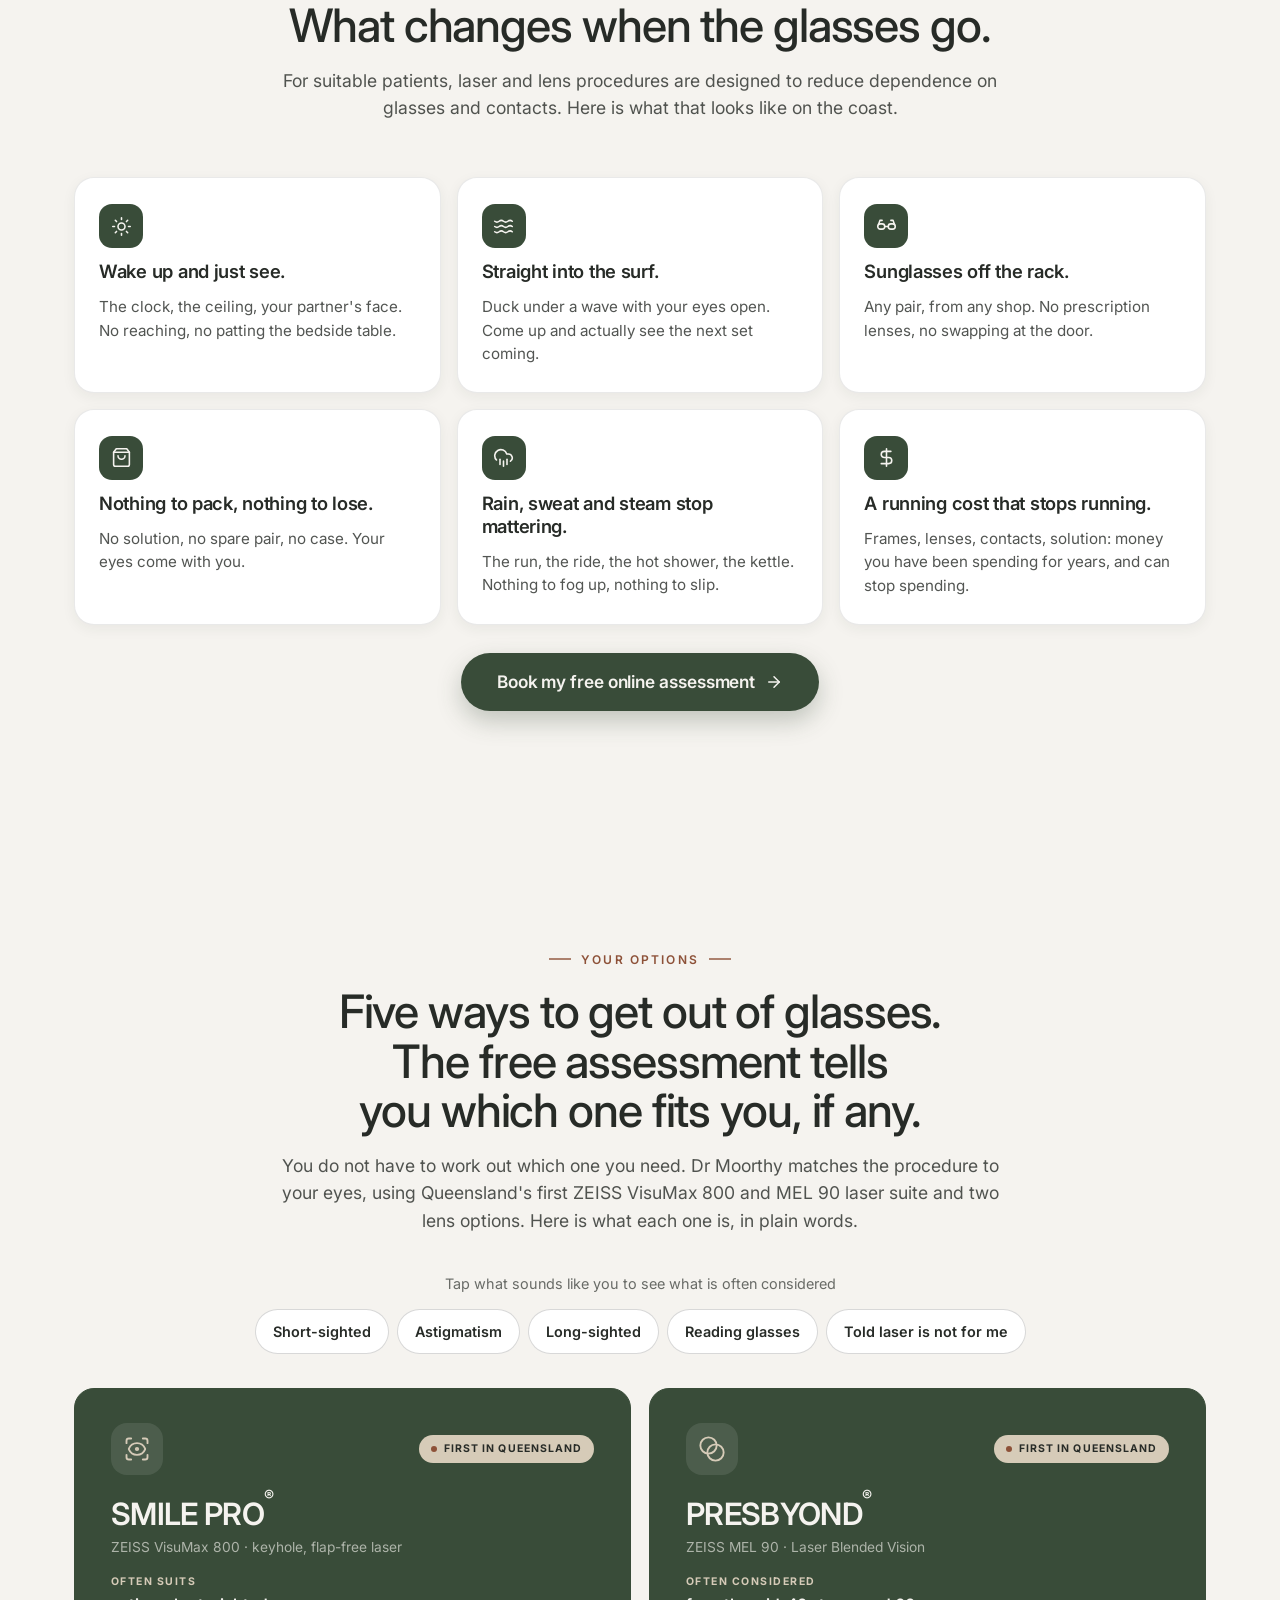
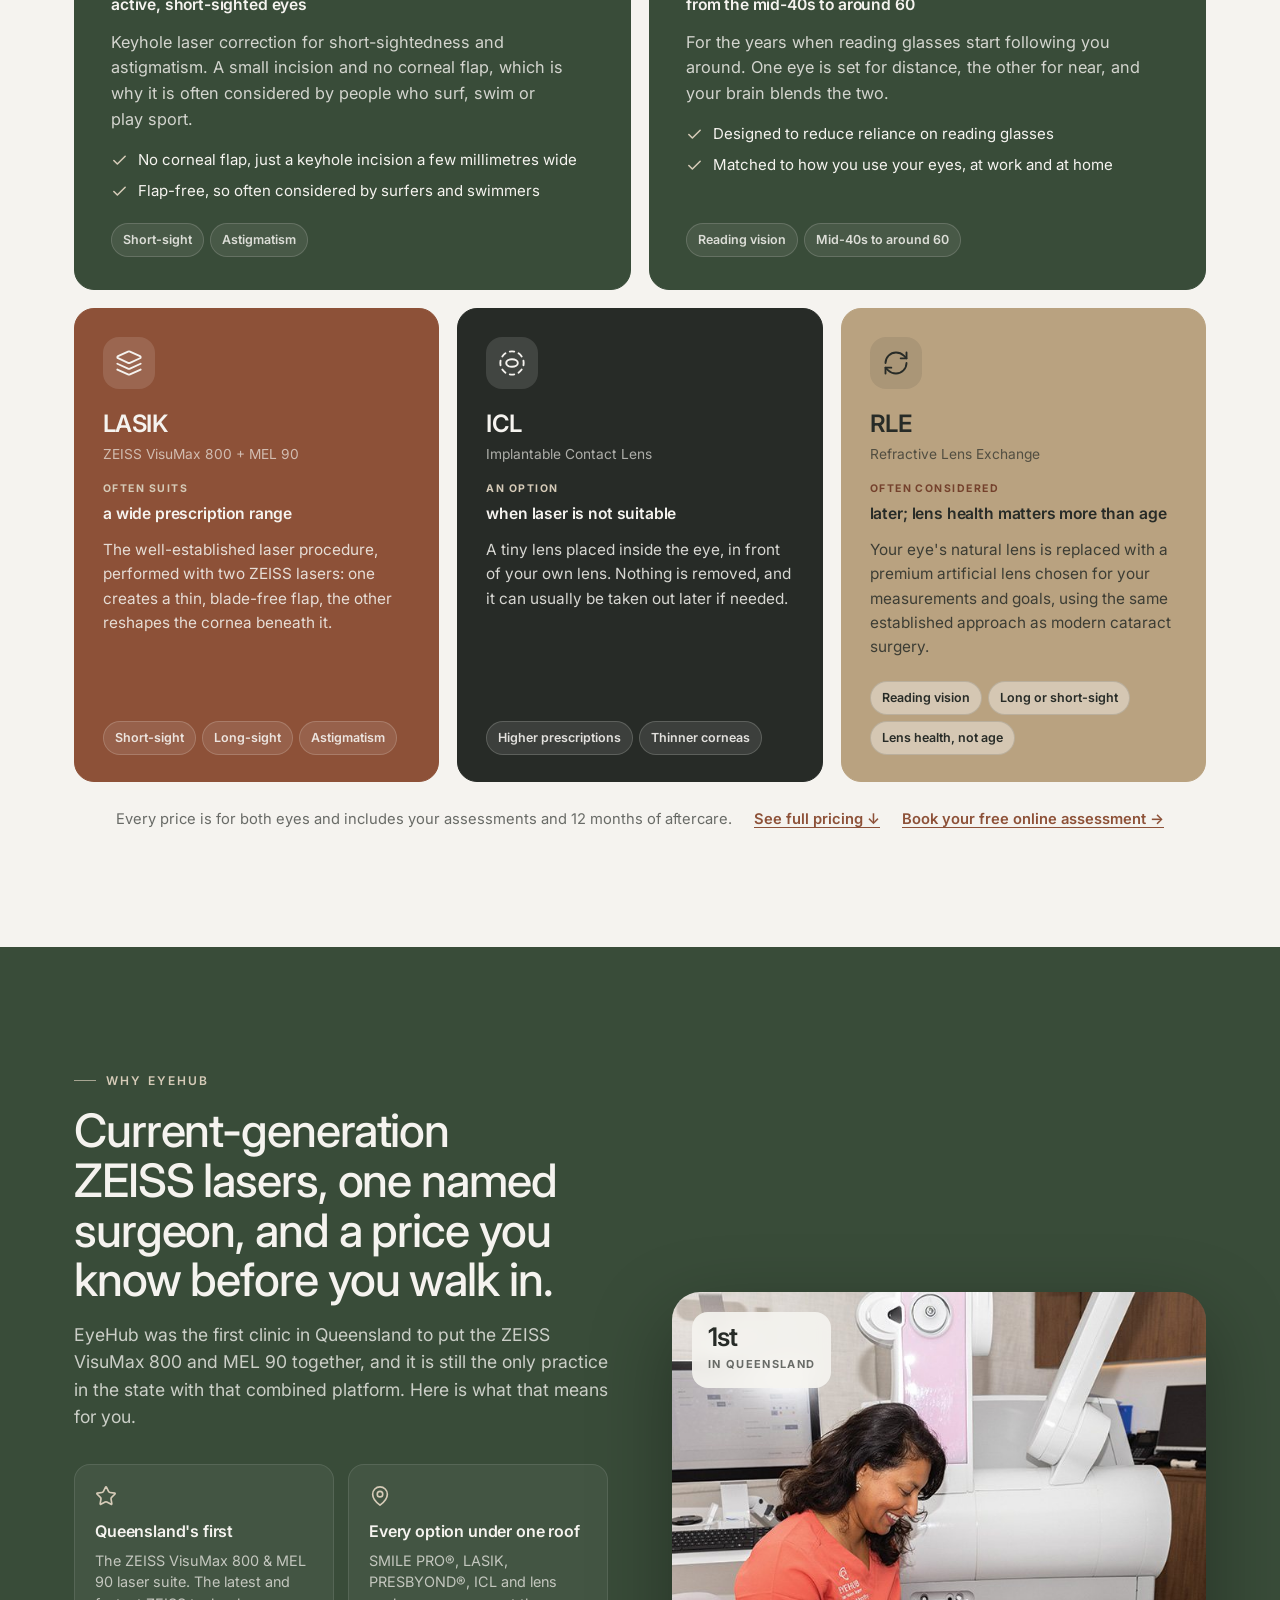
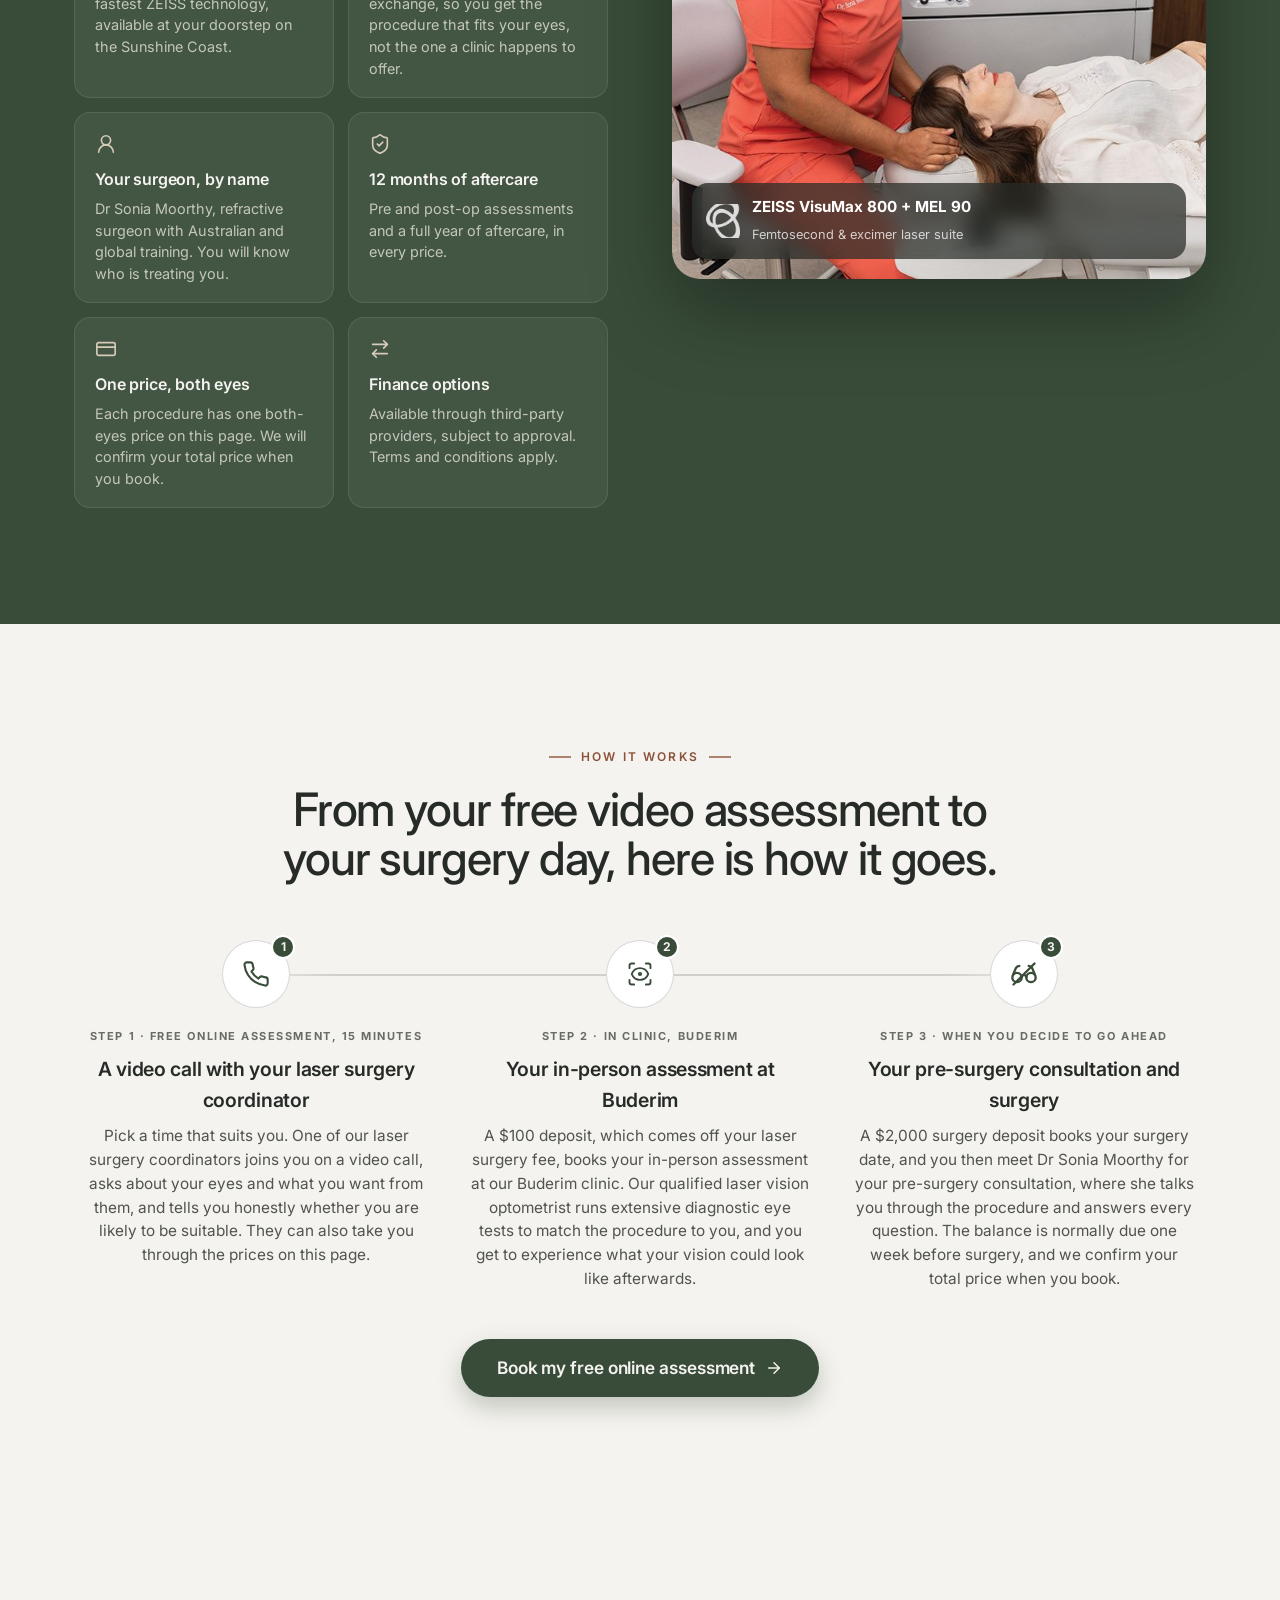
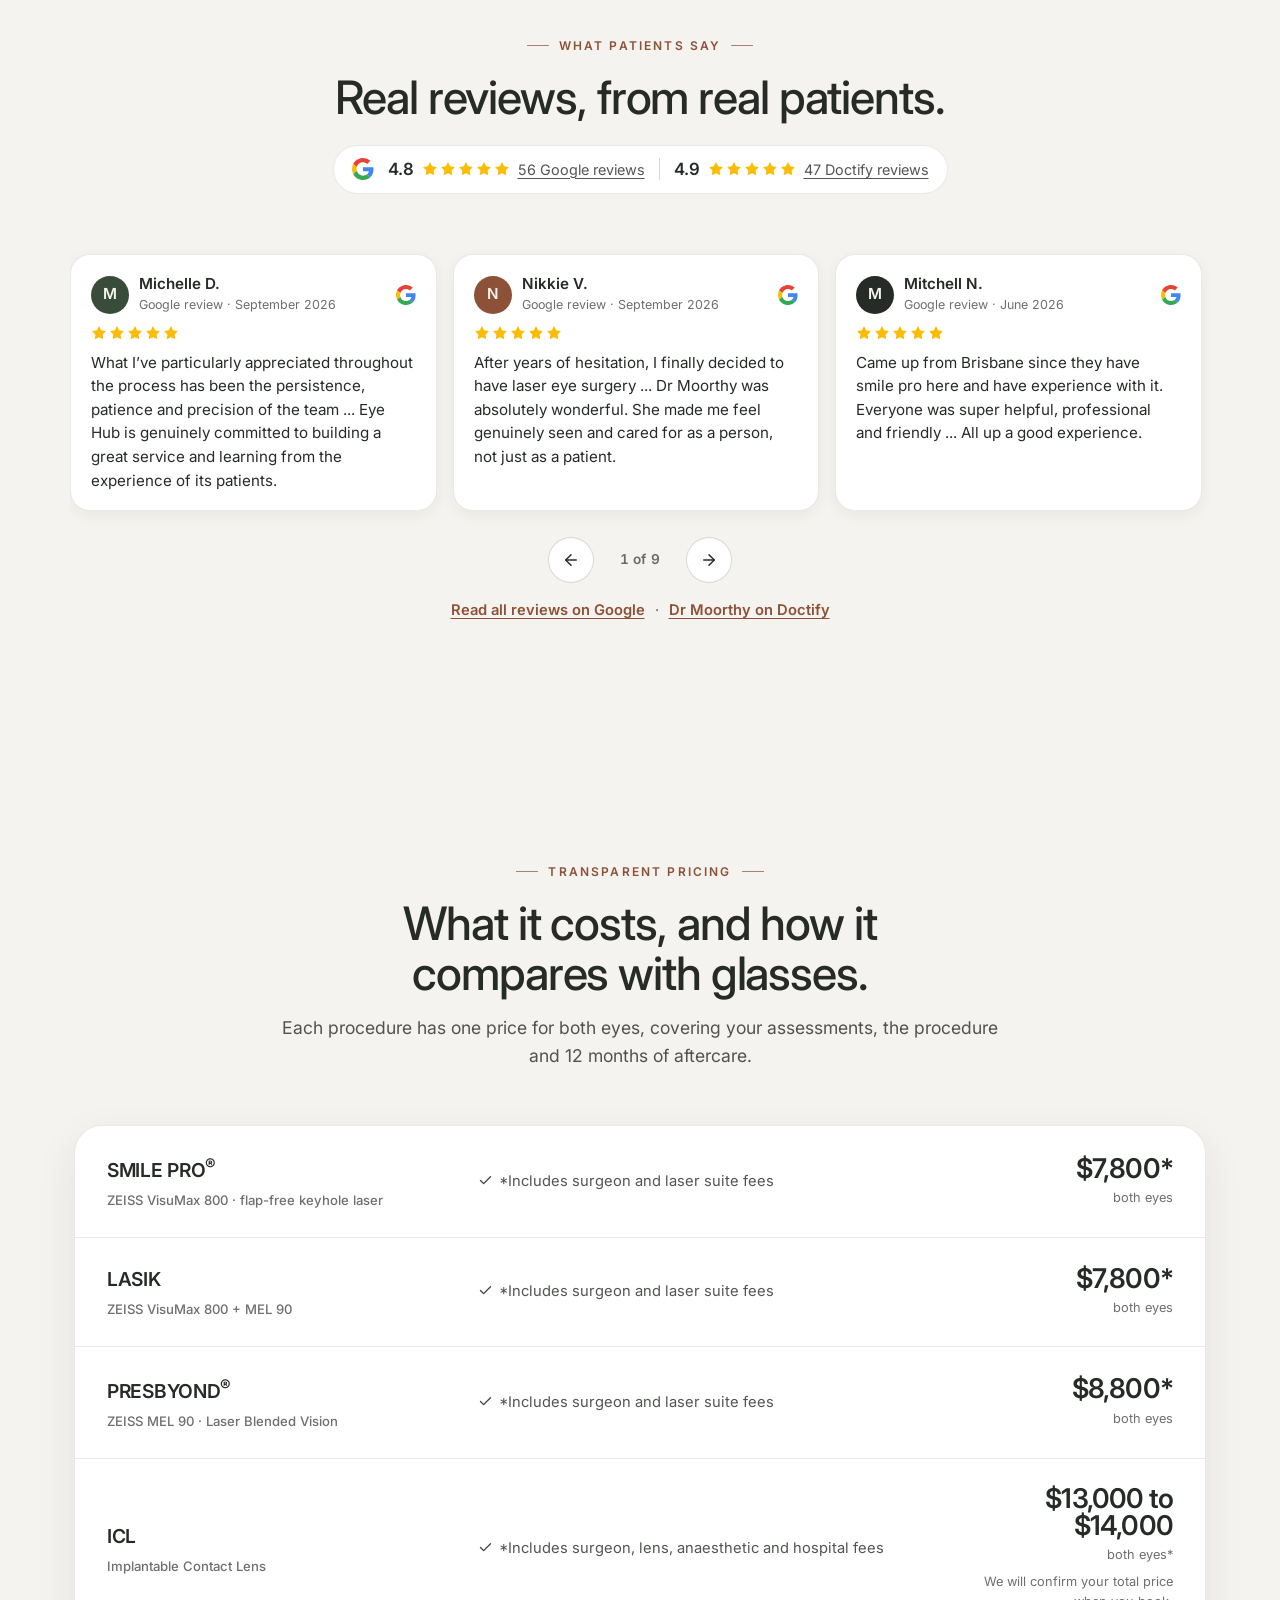
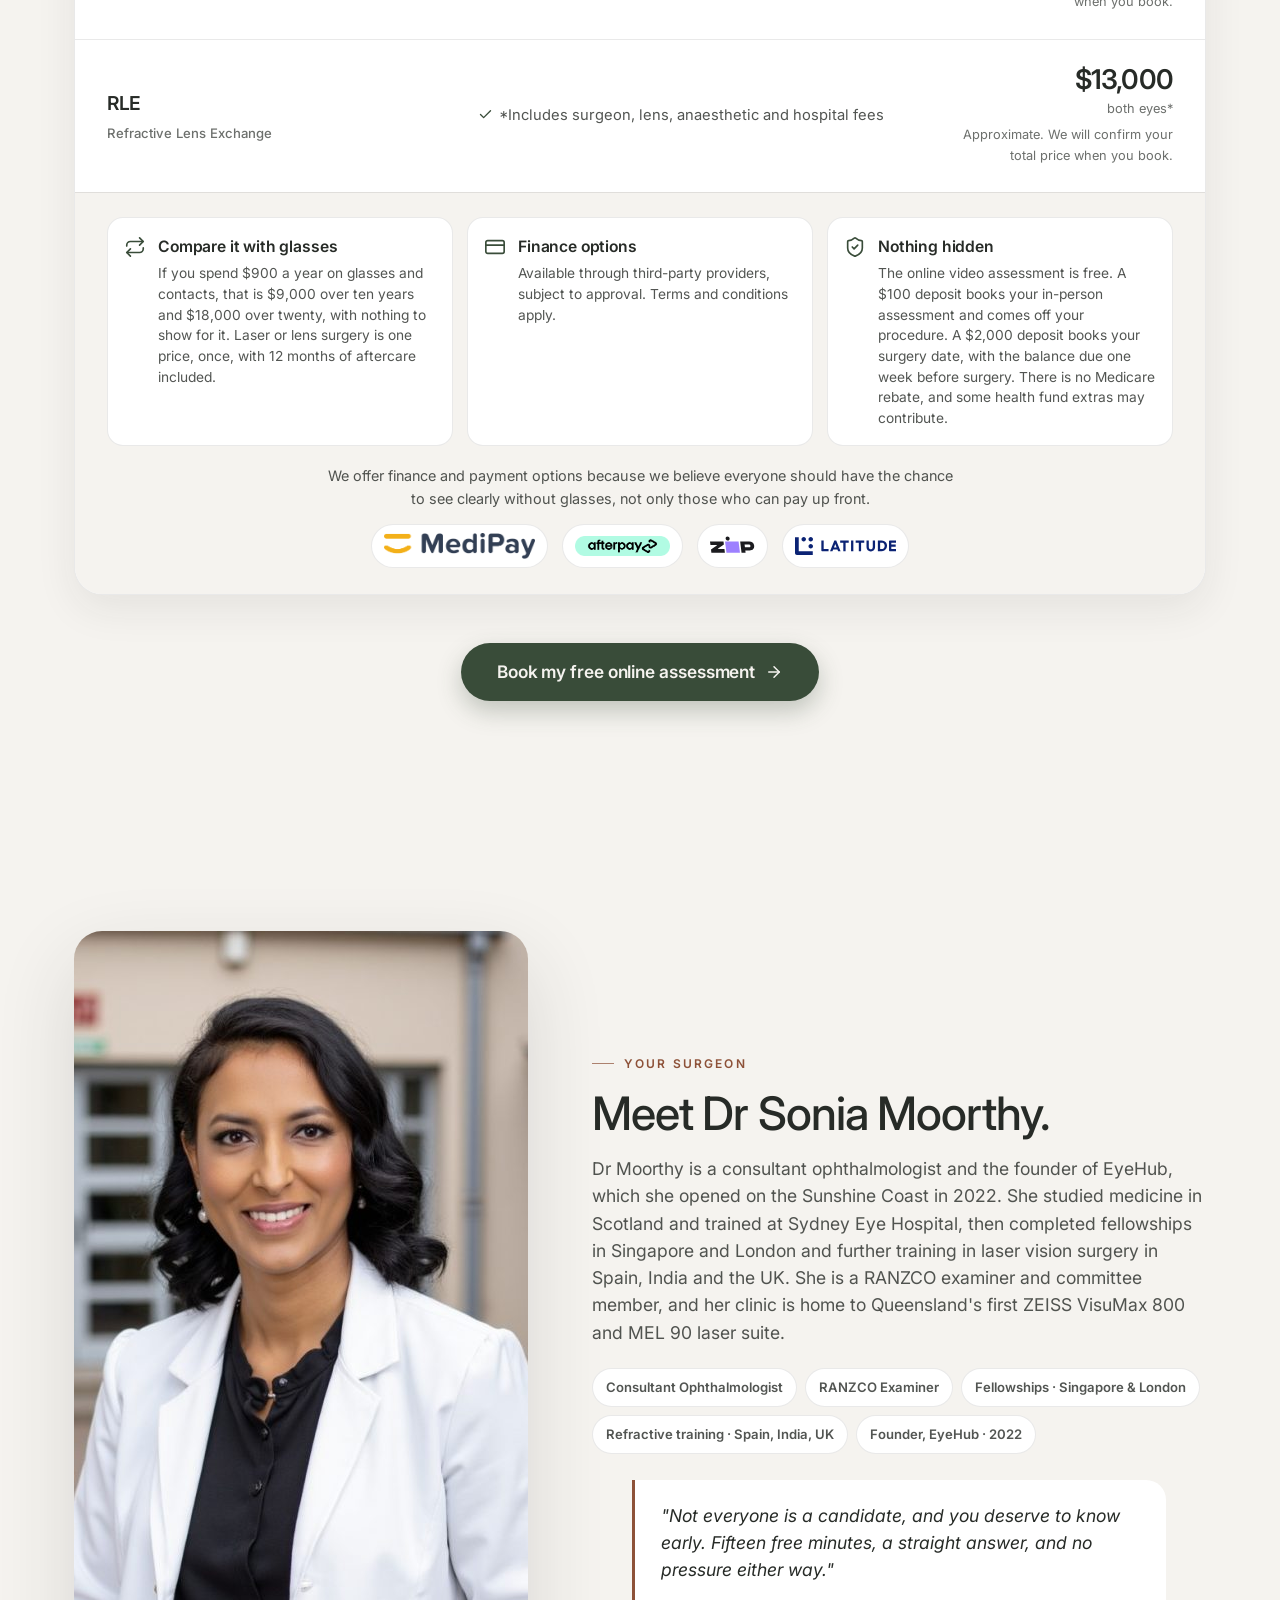
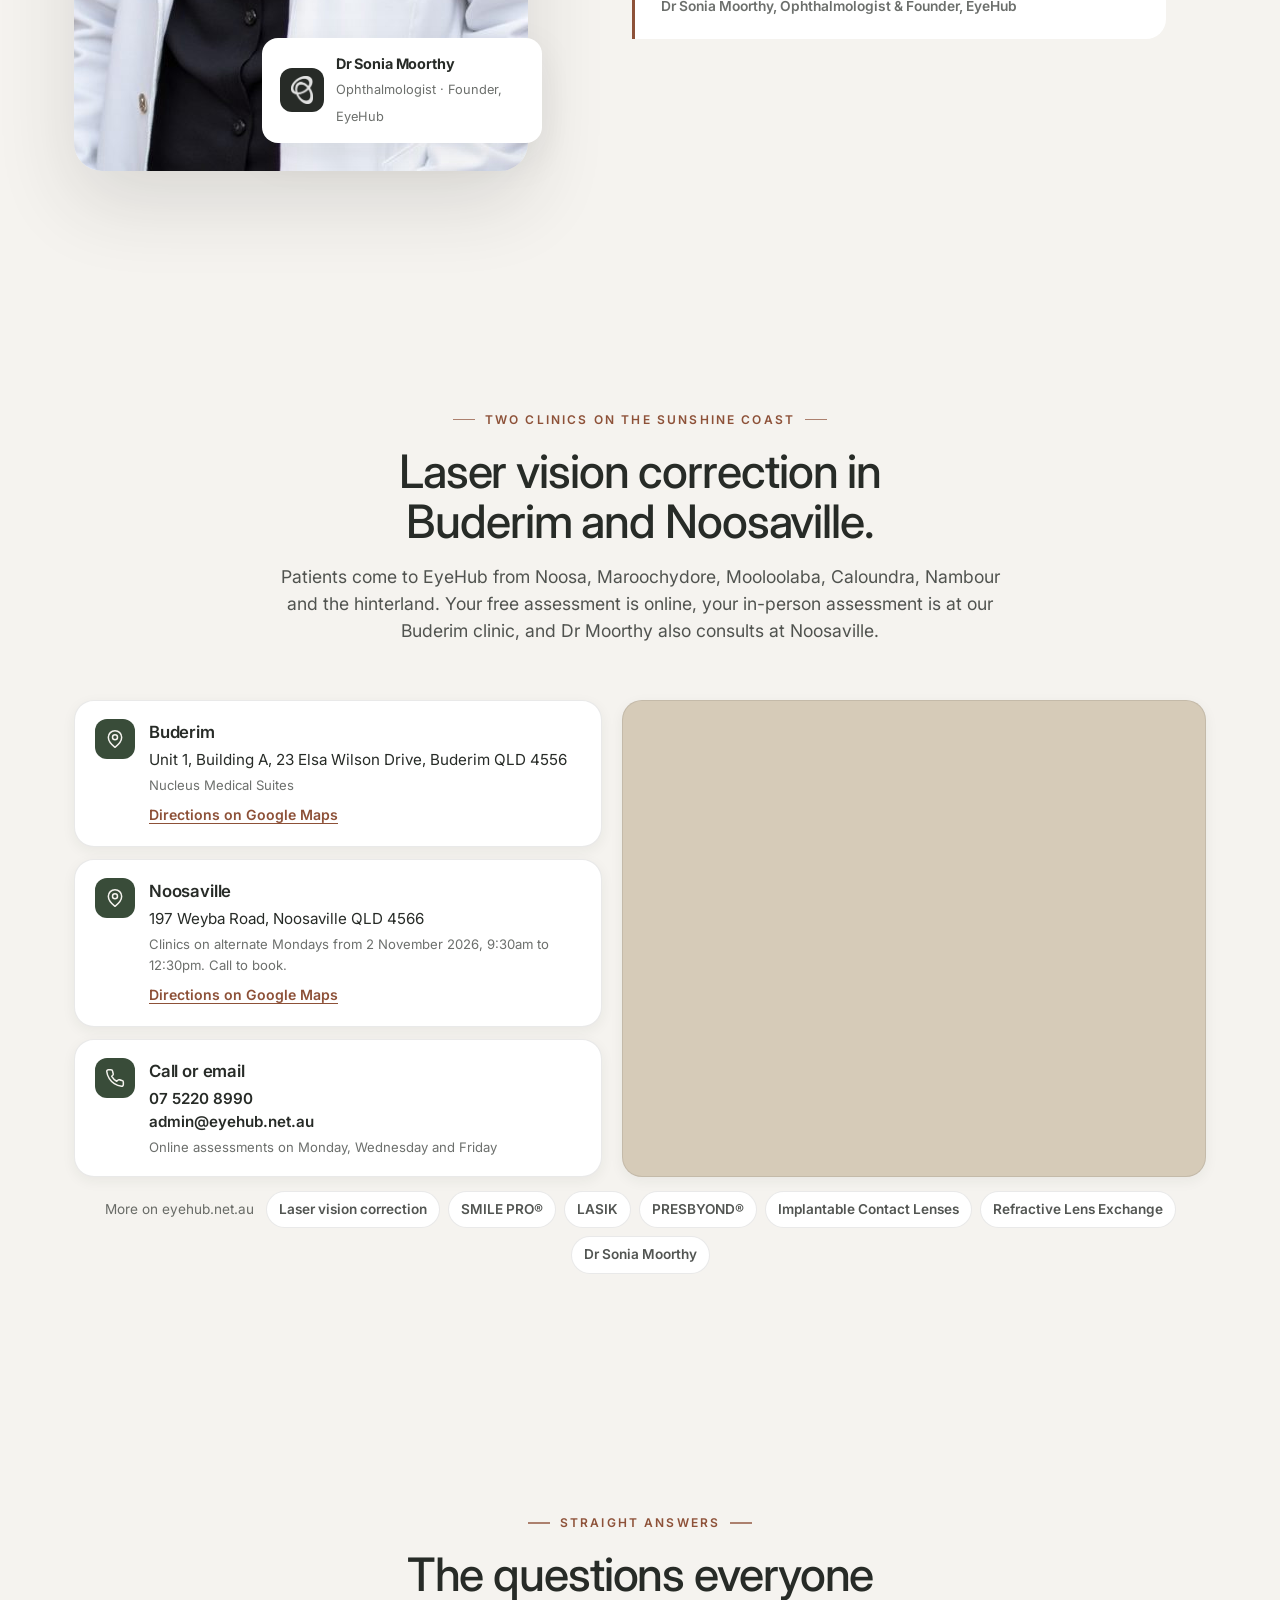
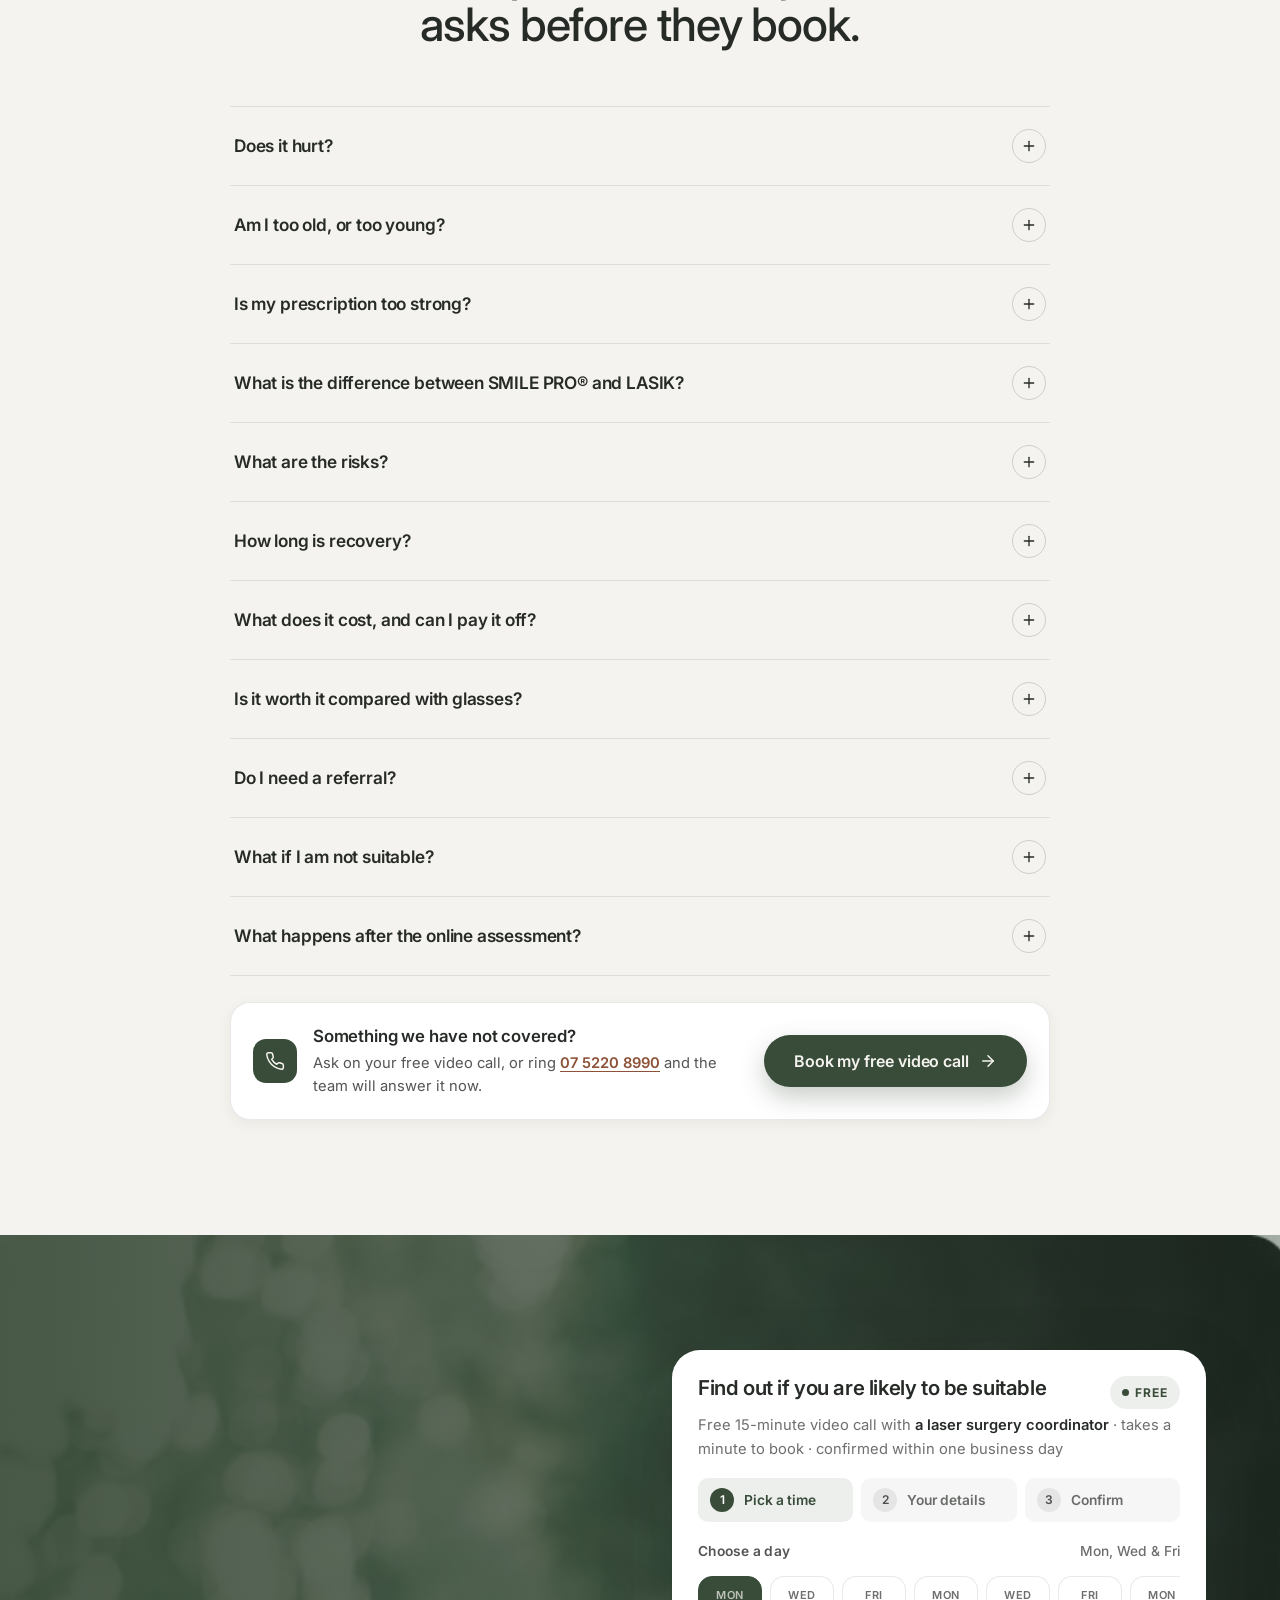
==== commit 107f36f4: "Booking: 12:00 to 12:30 lunch slots removed (first afternoon time 12:45); step 2 label is Buderim on" ====
--- a/index.html
+++ b/index.html
@@ -32,10 +32,10 @@
   <script>document.documentElement.classList.add('js')</script>
   <link rel="preload" as="image" href="assets/img/hero-texture.webp" media="(min-width: 981px)">
   <link rel="preload" as="image" href="assets/img/hero-texture-mobile.webp" media="(max-width: 980px)">
-  <link rel="stylesheet" href="assets/css/styles.css?v=36">
+  <link rel="stylesheet" href="assets/css/styles.css?v=37">
   <!-- Your settings (EmailJS keys, phone number, availability) live in assets/js/config.js -->
-  <script src="assets/js/config.js?v=36" defer></script>
-  <script src="assets/js/app.js?v=36" defer onerror="document.documentElement.classList.remove('js')"></script>
+  <script src="assets/js/config.js?v=37" defer></script>
+  <script src="assets/js/app.js?v=37" defer onerror="document.documentElement.classList.remove('js')"></script>
   <script type="application/ld+json">
 {
  "@context": "https://schema.org",
@@ -797,7 +797,7 @@
         </div>
         <div class="how-step reveal" style="--i:2">
           <div class="num"><svg><use href="#p-smile"/></svg><i>2</i></div>
-          <div class="t">Step 2 · In clinic, Buderim or Noosaville</div>
+          <div class="t">Step 2 · In clinic, Buderim</div>
           <h3>Your in-person assessment at Buderim</h3>
           <p>A $100 deposit, which comes off your laser surgery fee, books your in-person assessment at our Buderim clinic. Our qualified laser vision optometrist runs extensive diagnostic eye tests to match the procedure to you, and you get to experience what your vision could look like afterwards.</p>
         </div>
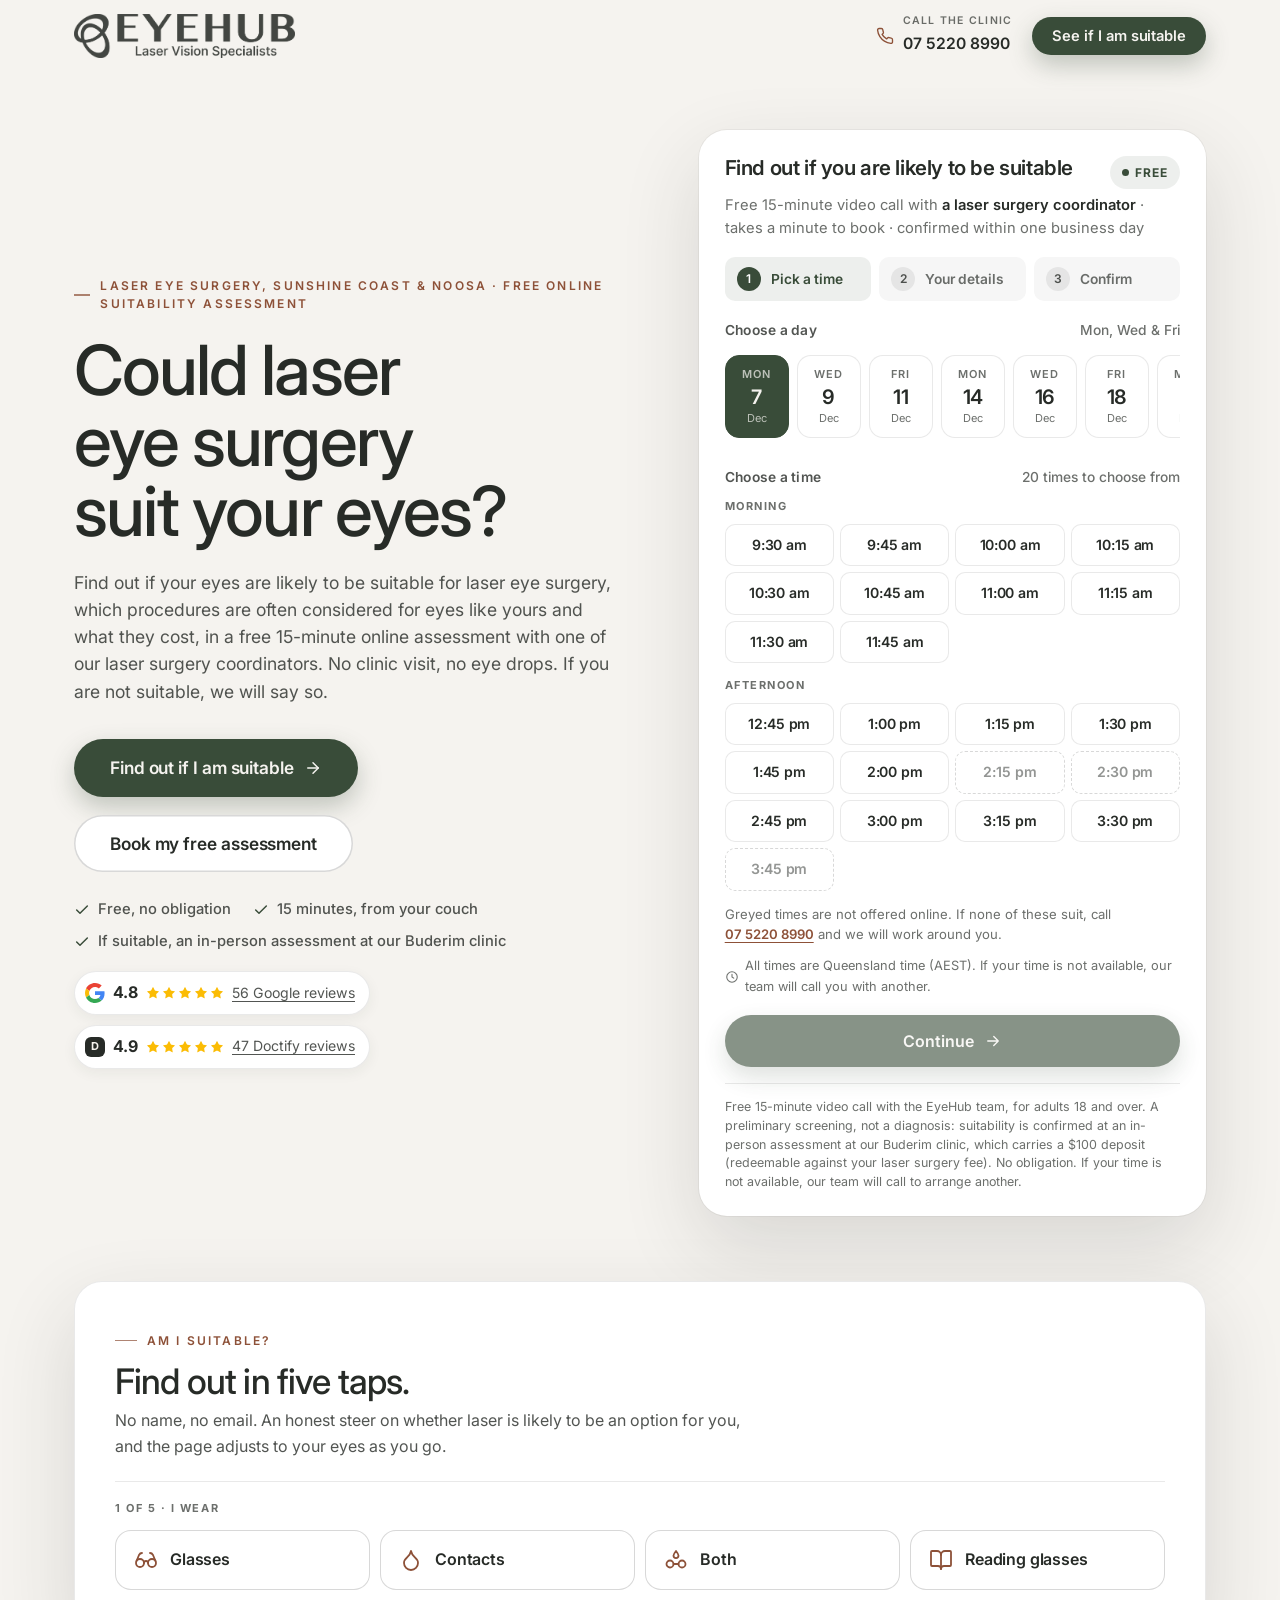
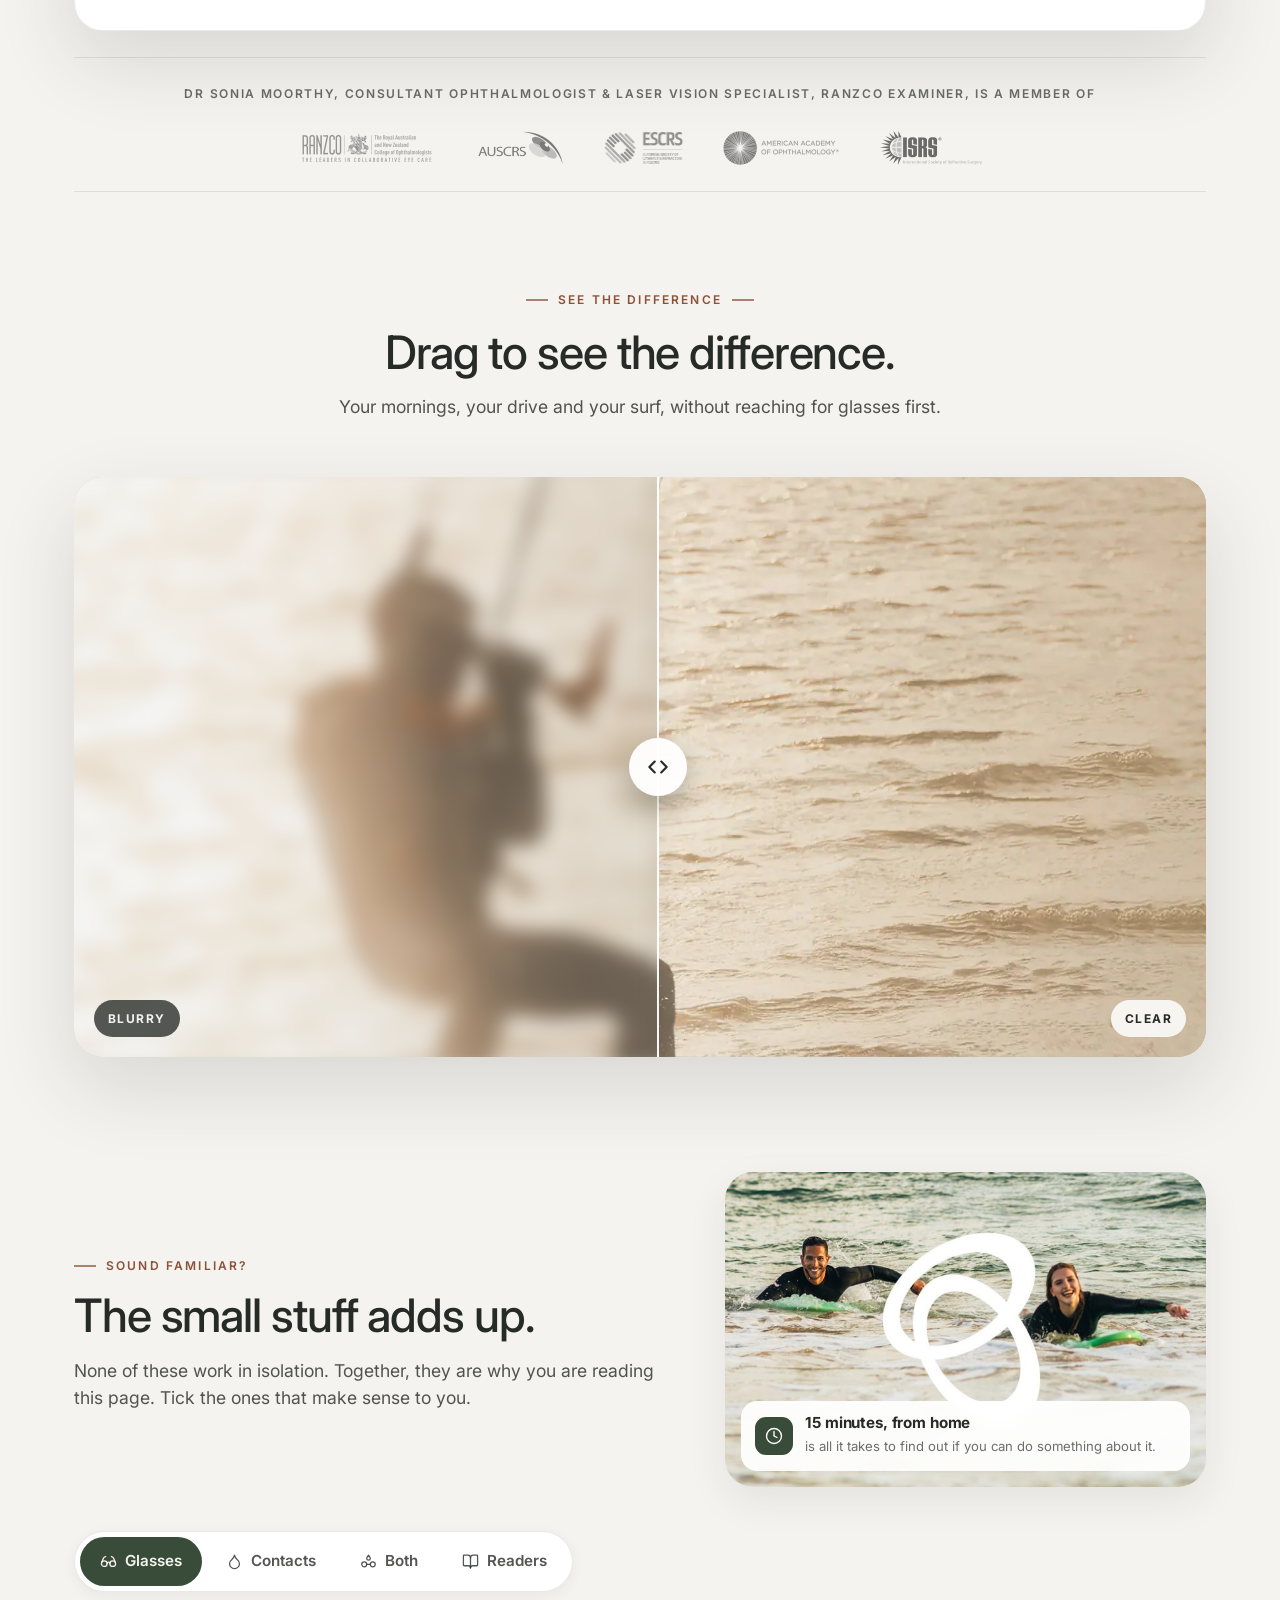
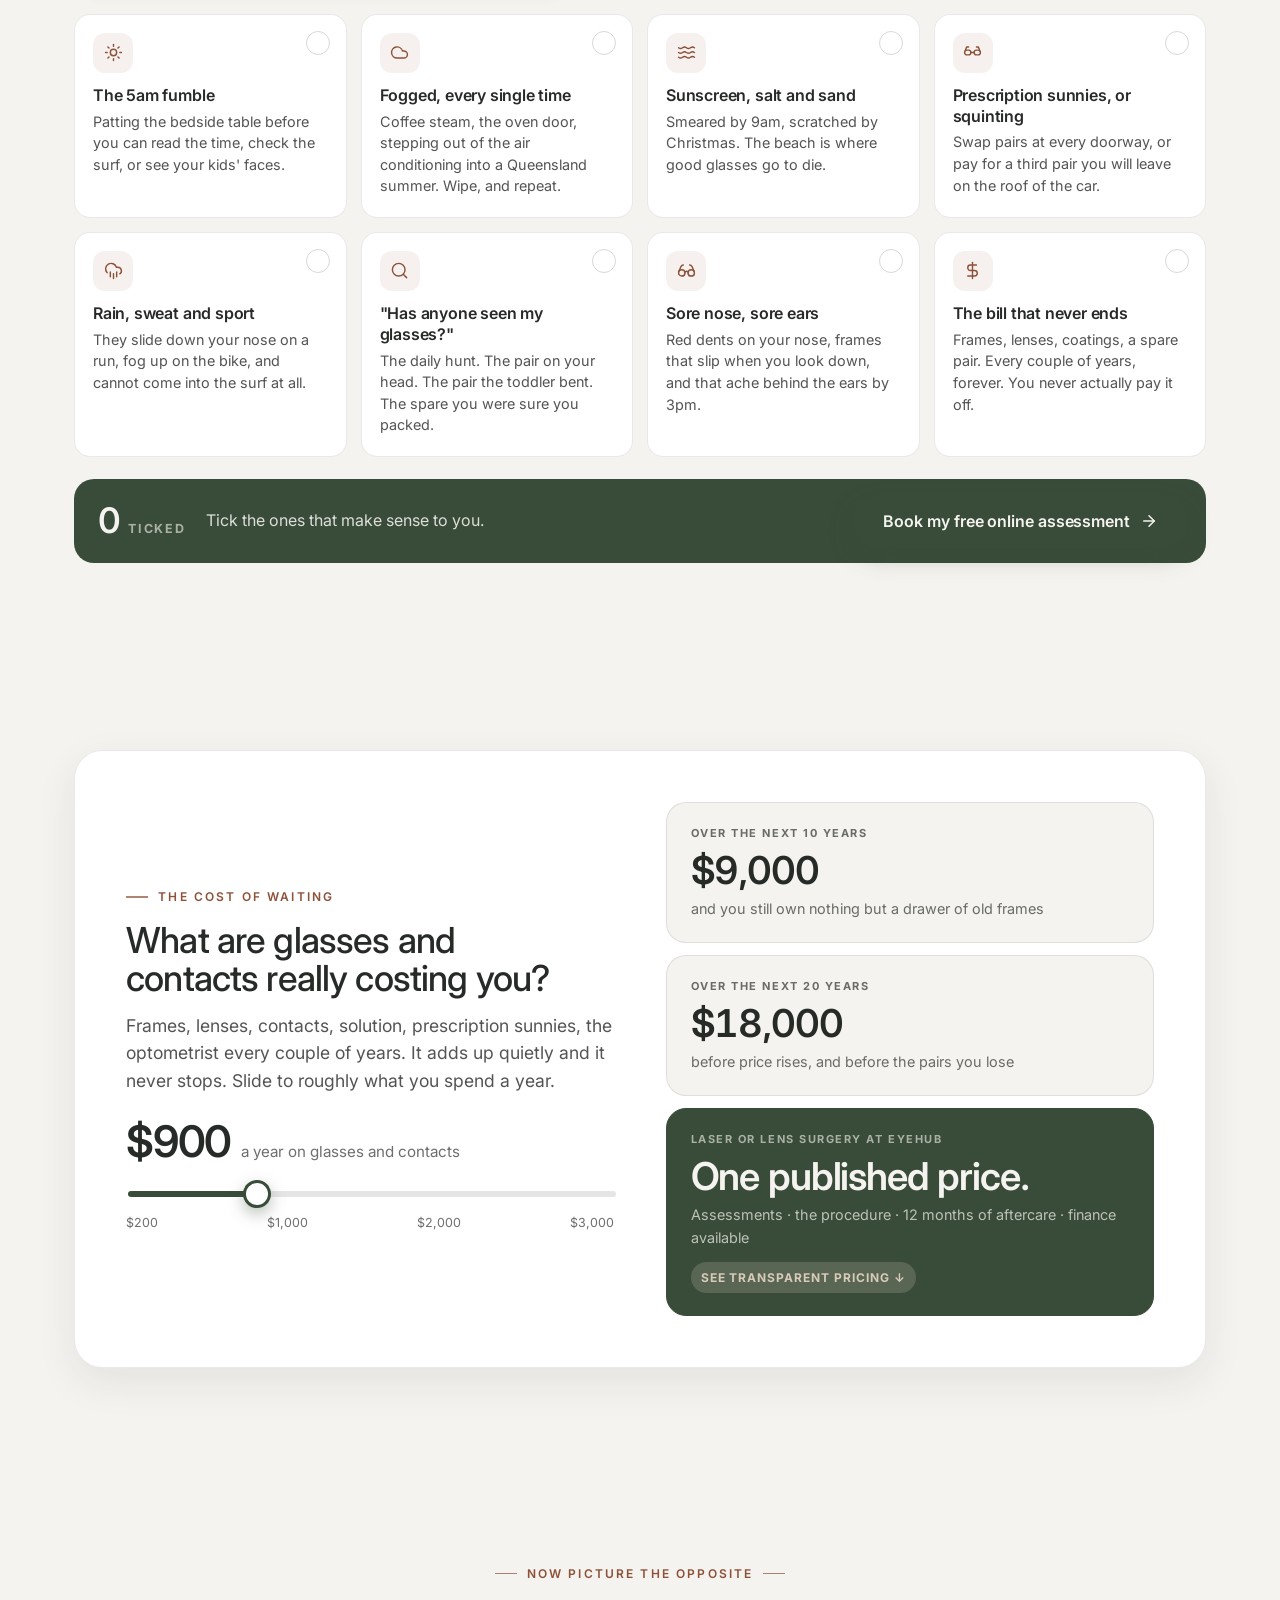
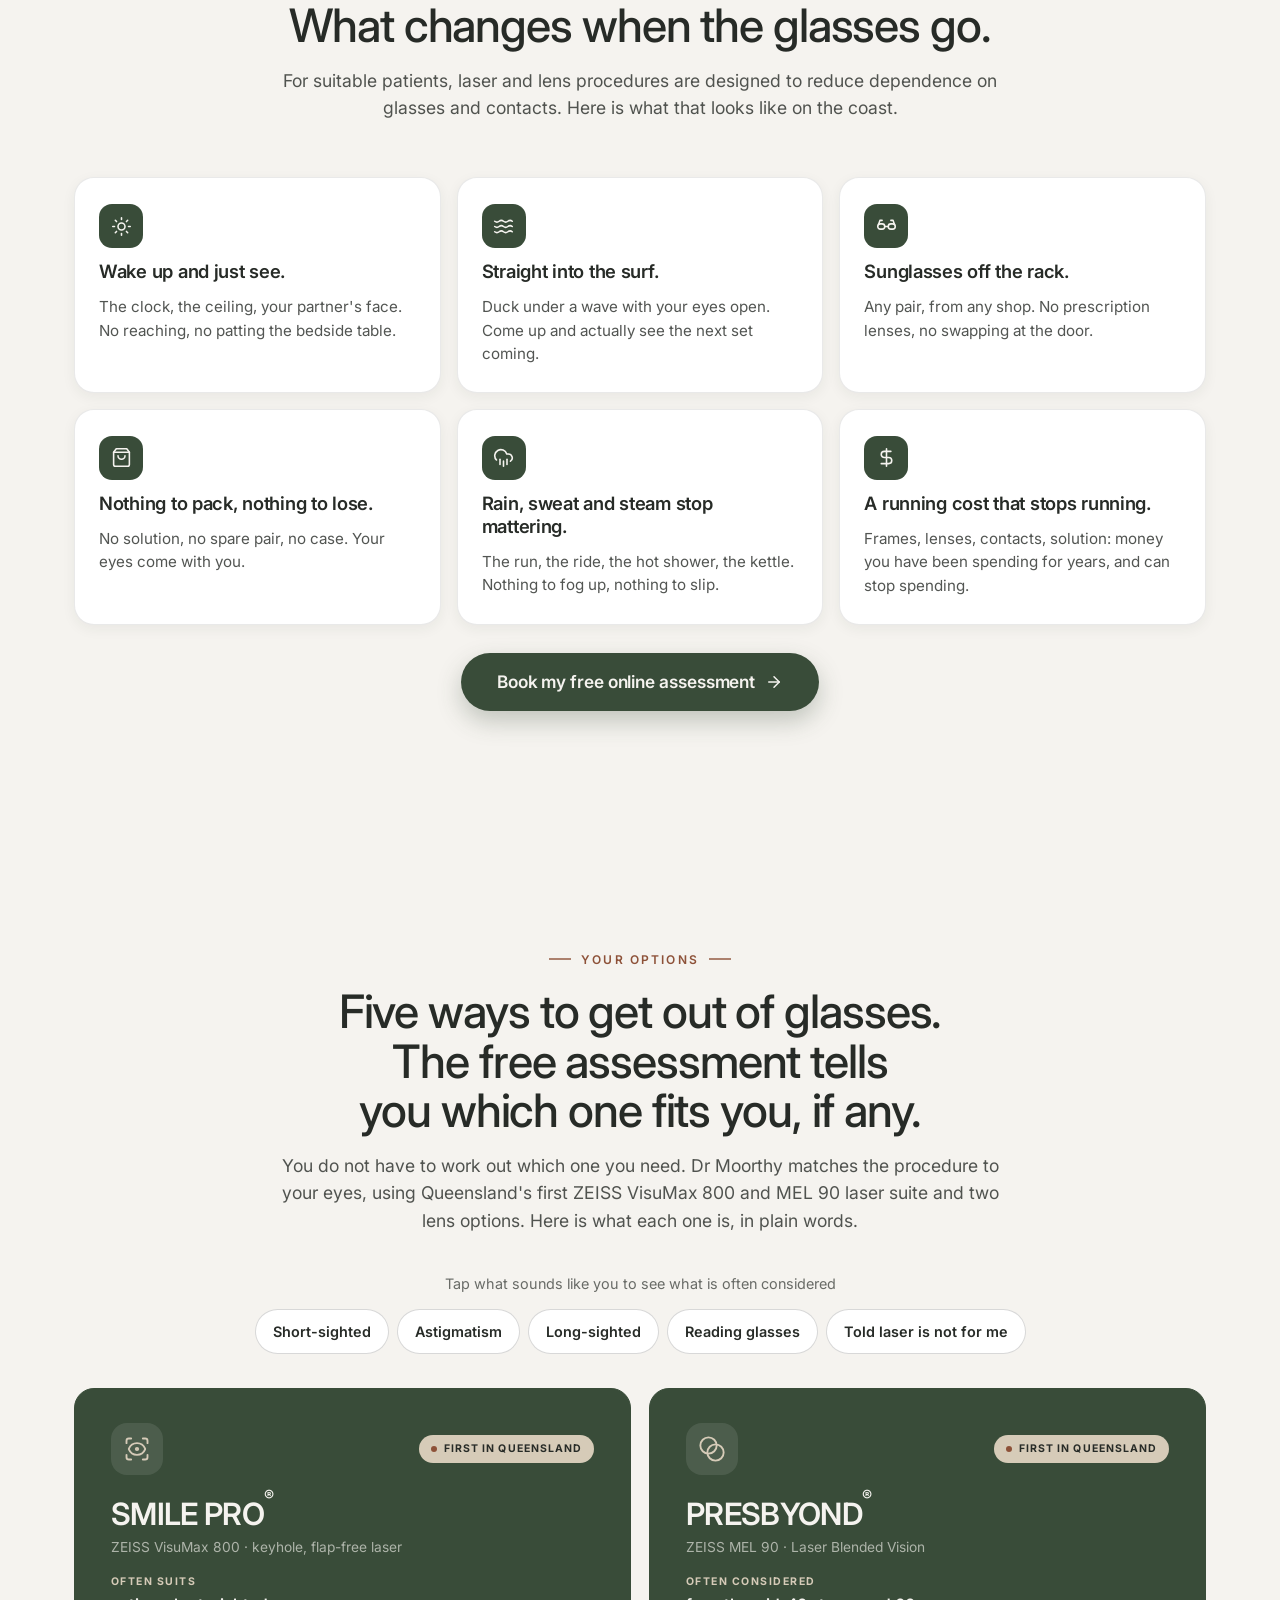
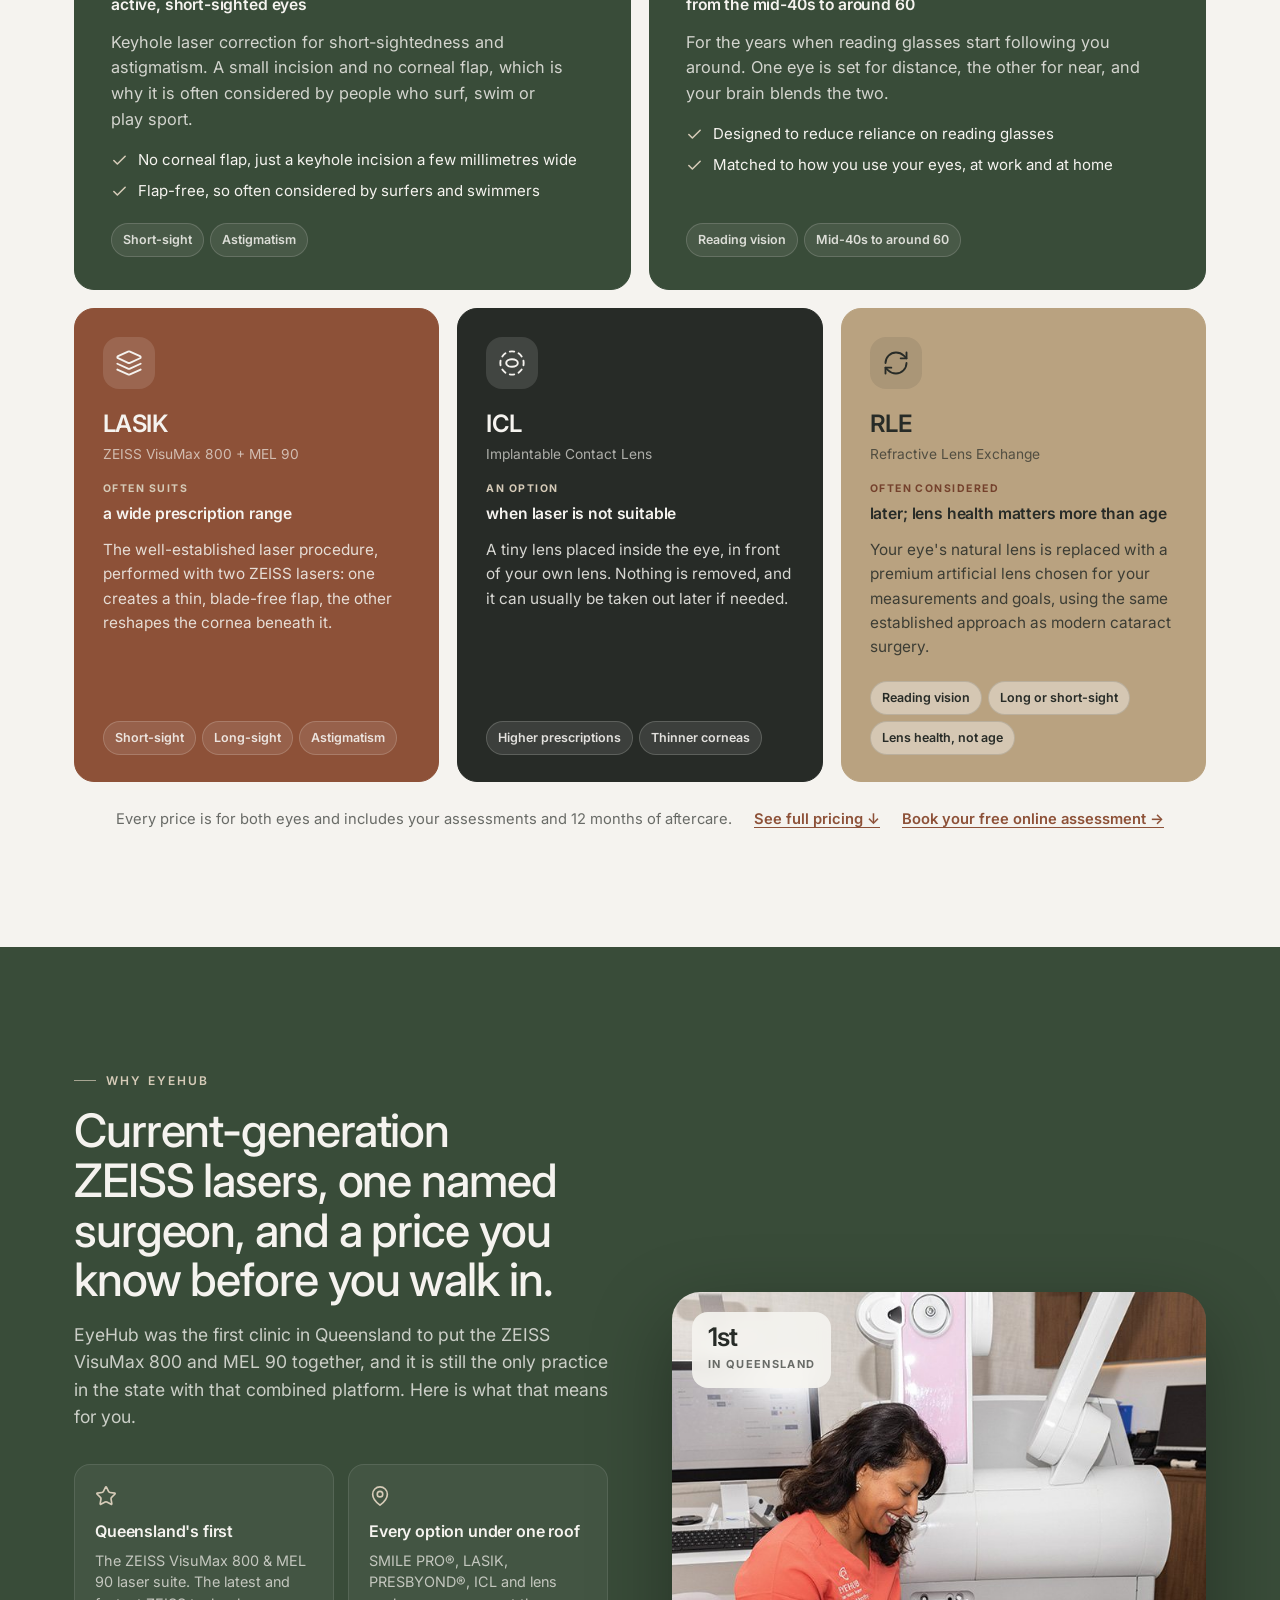
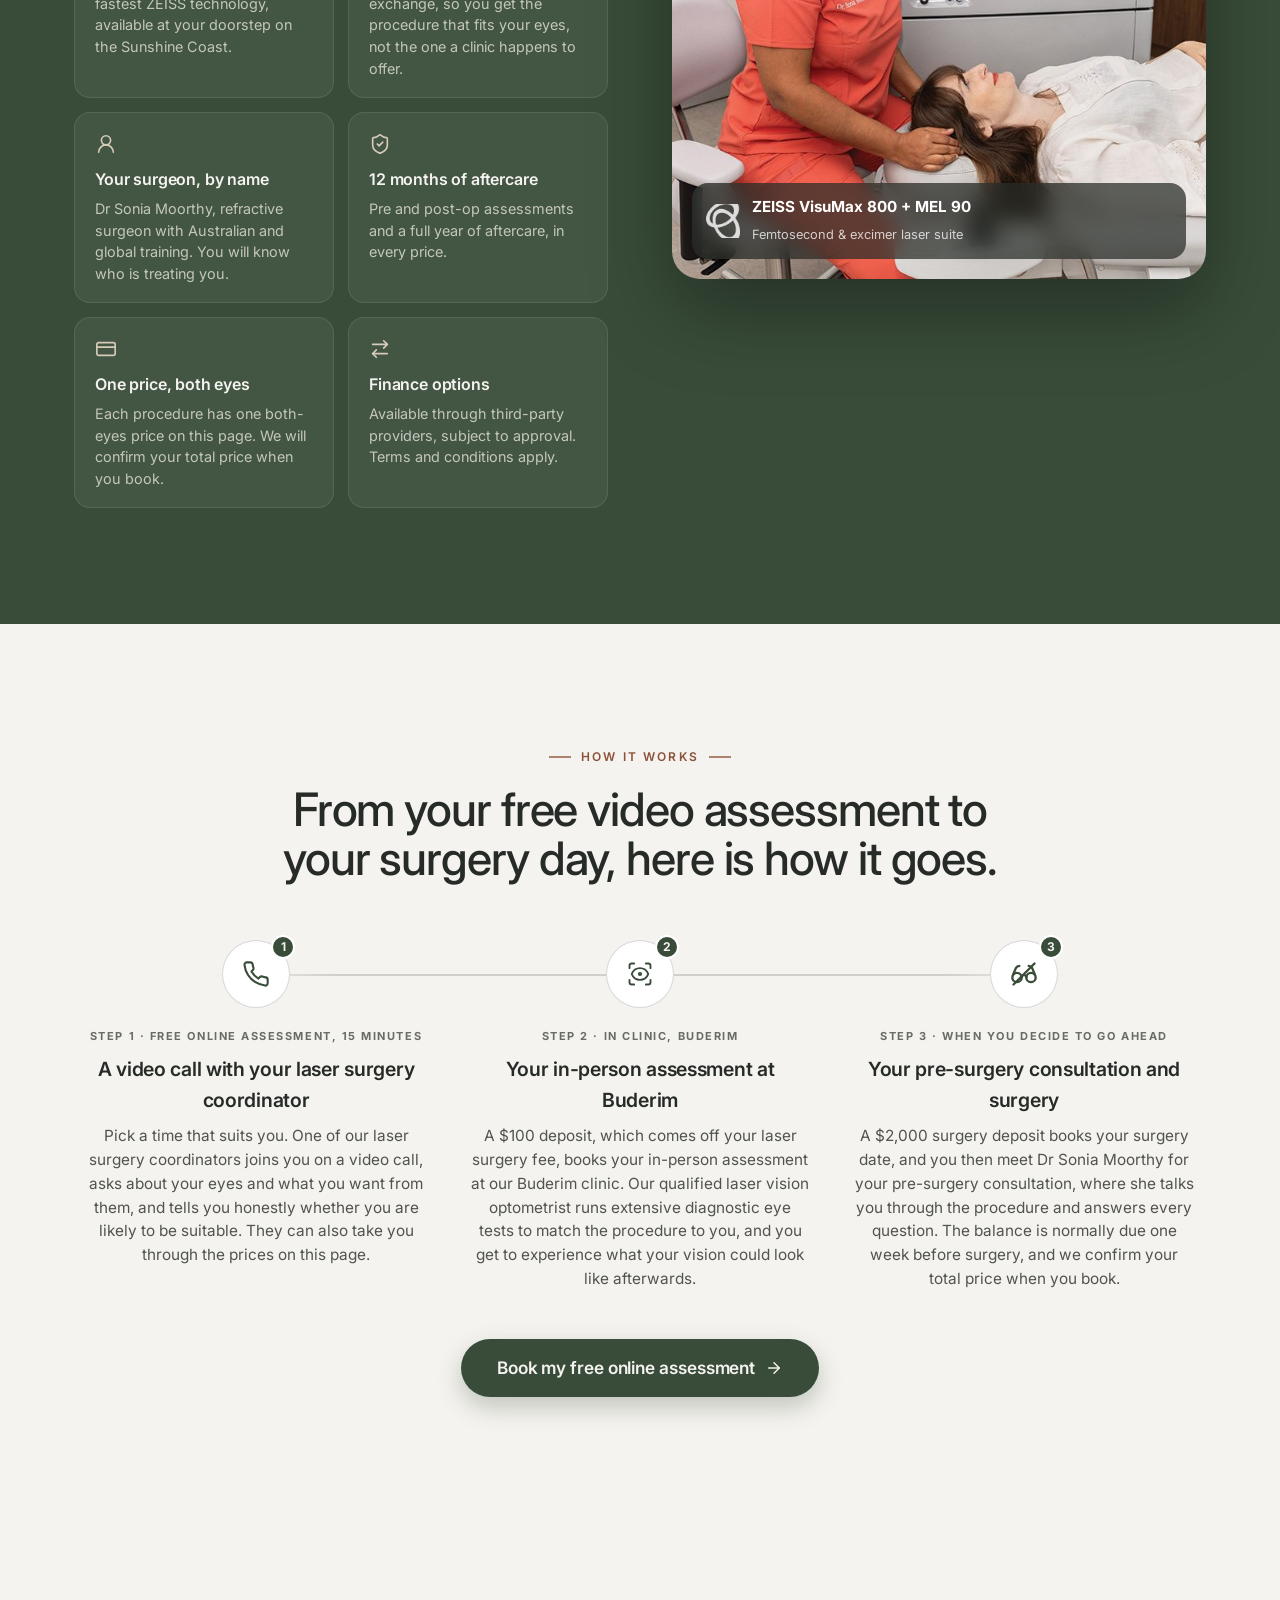
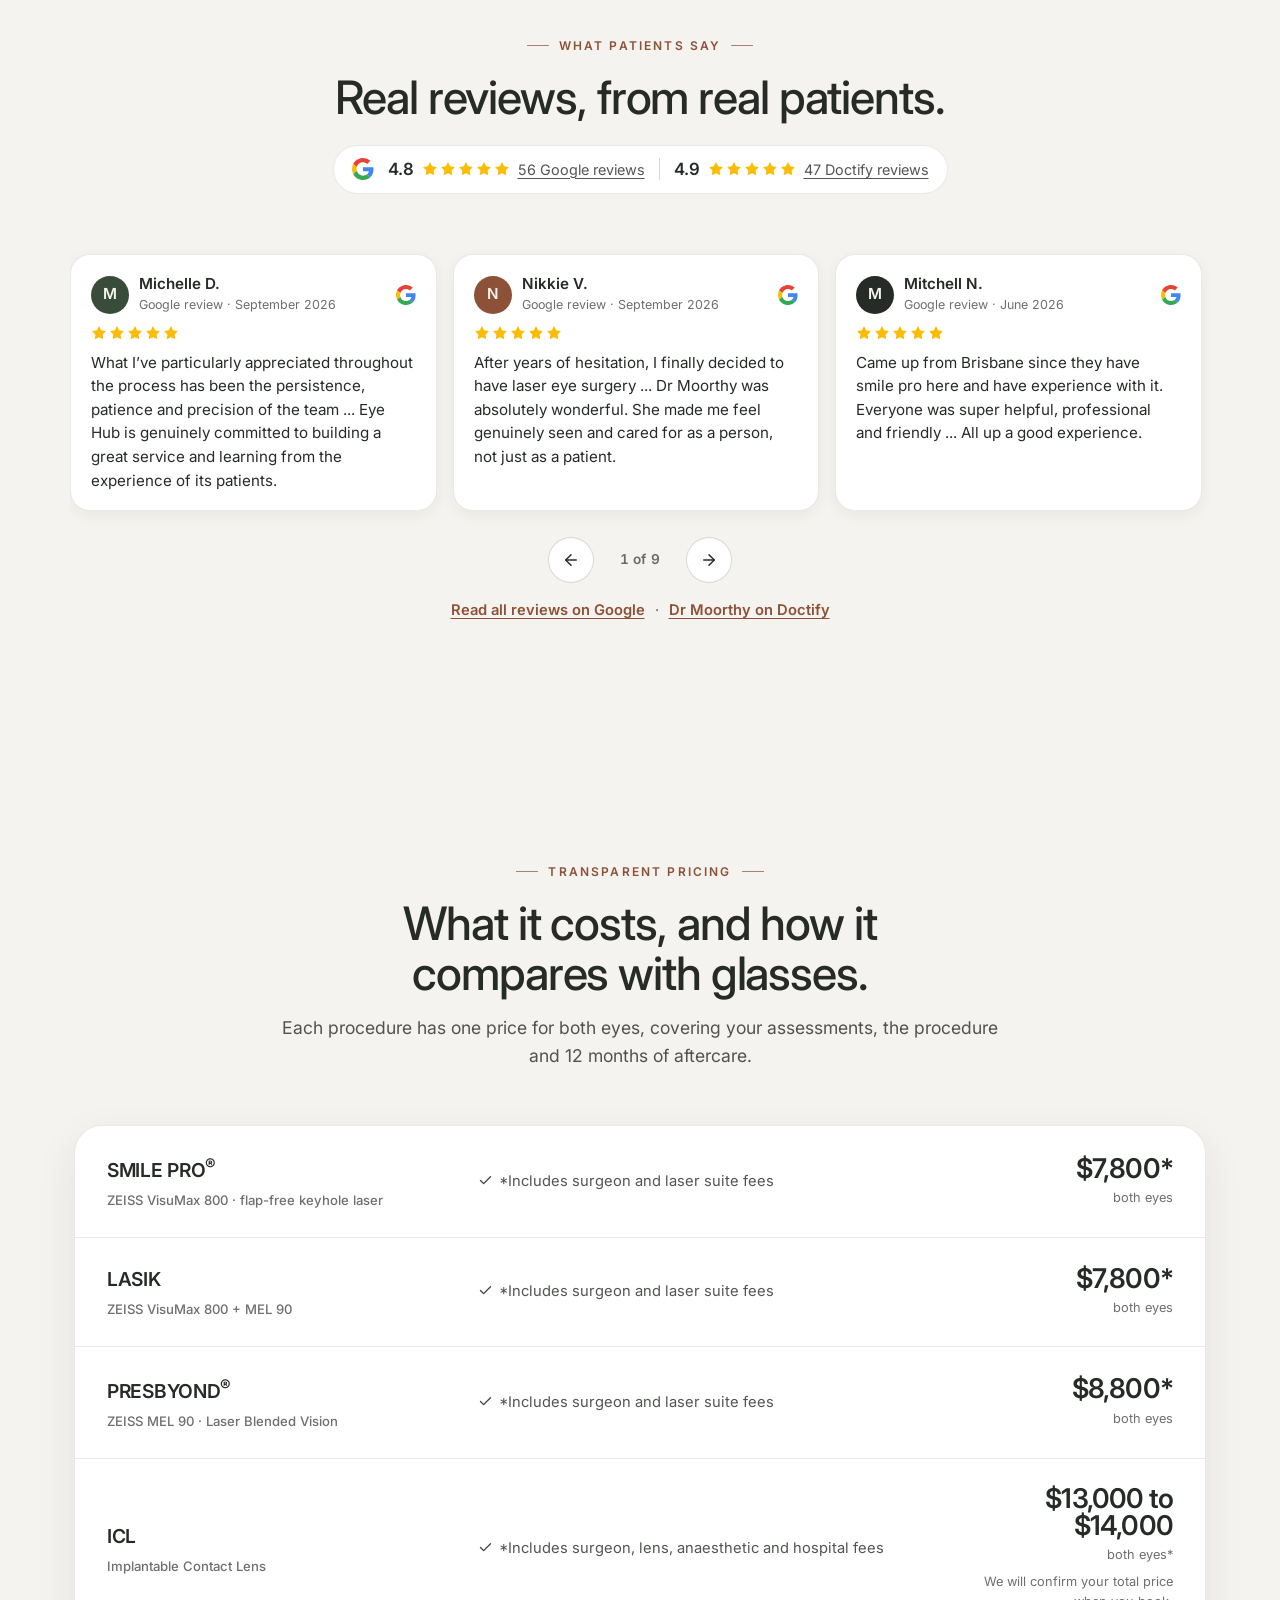
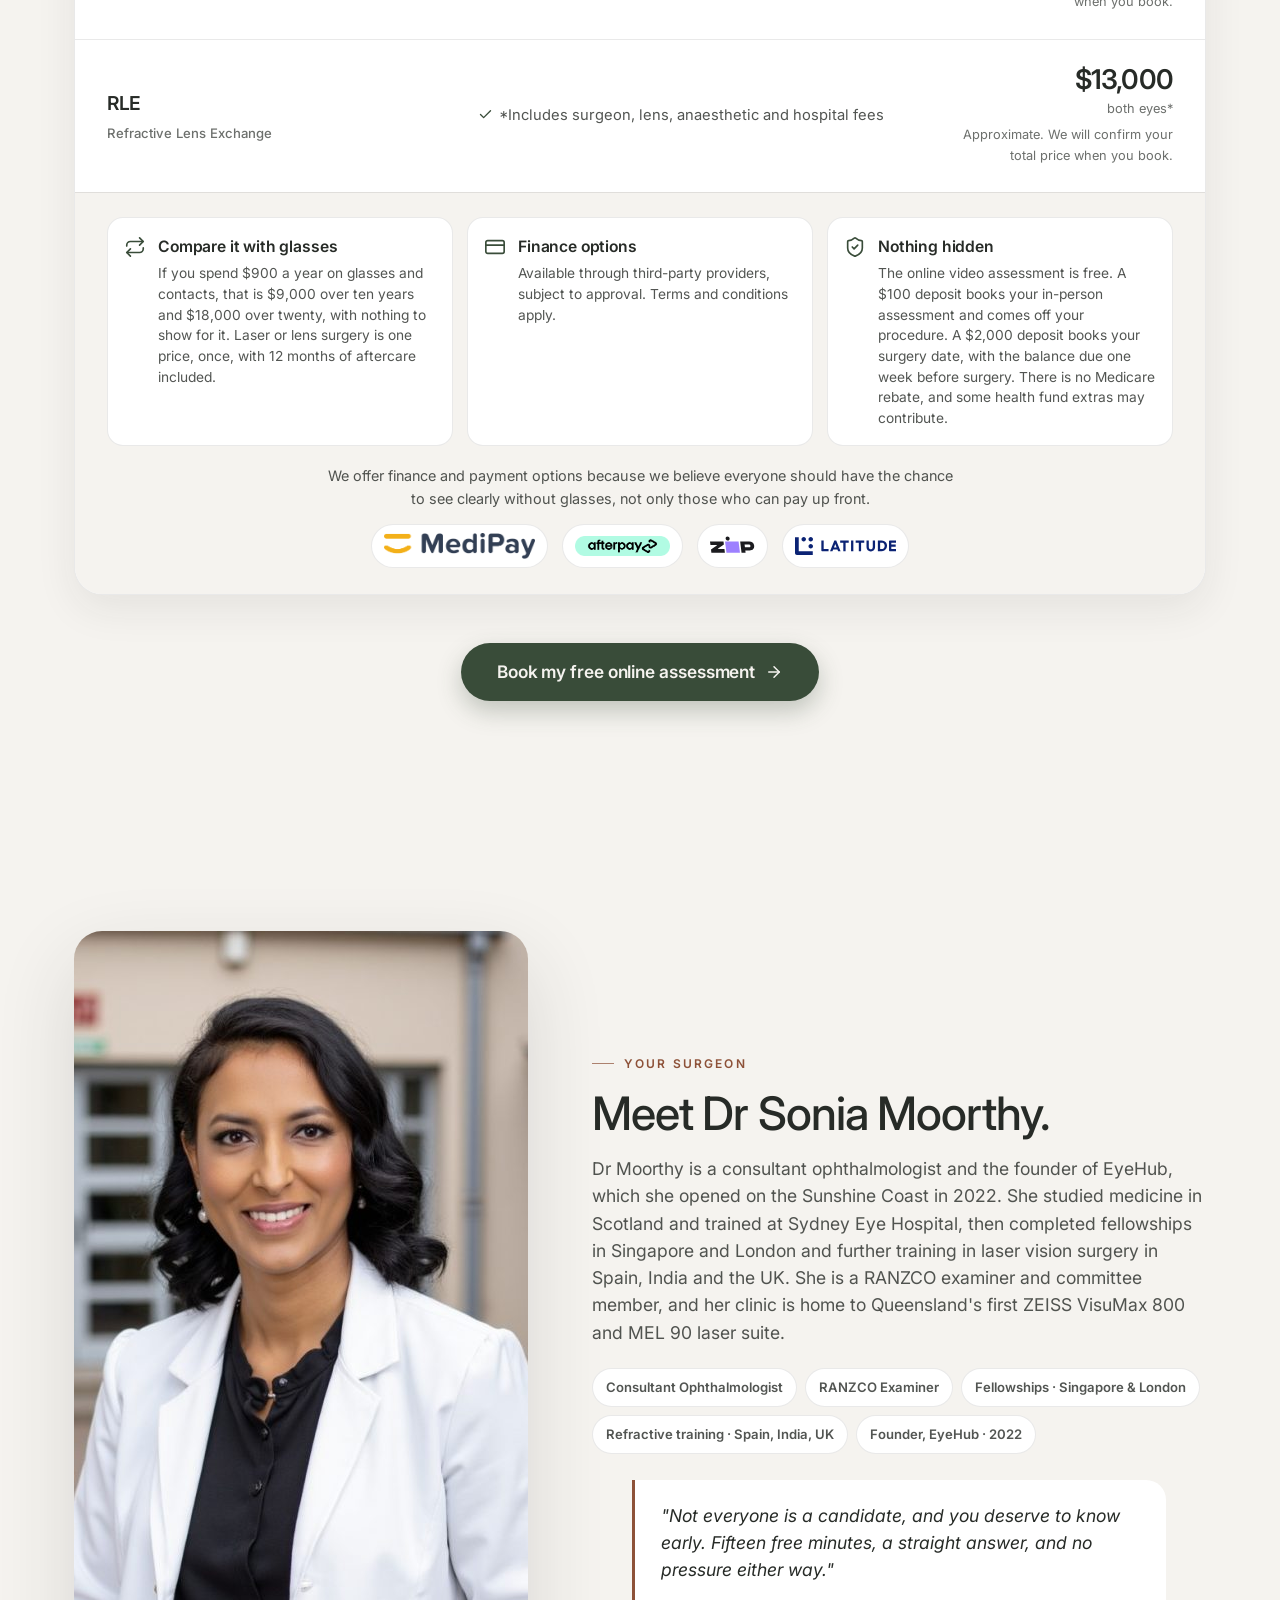
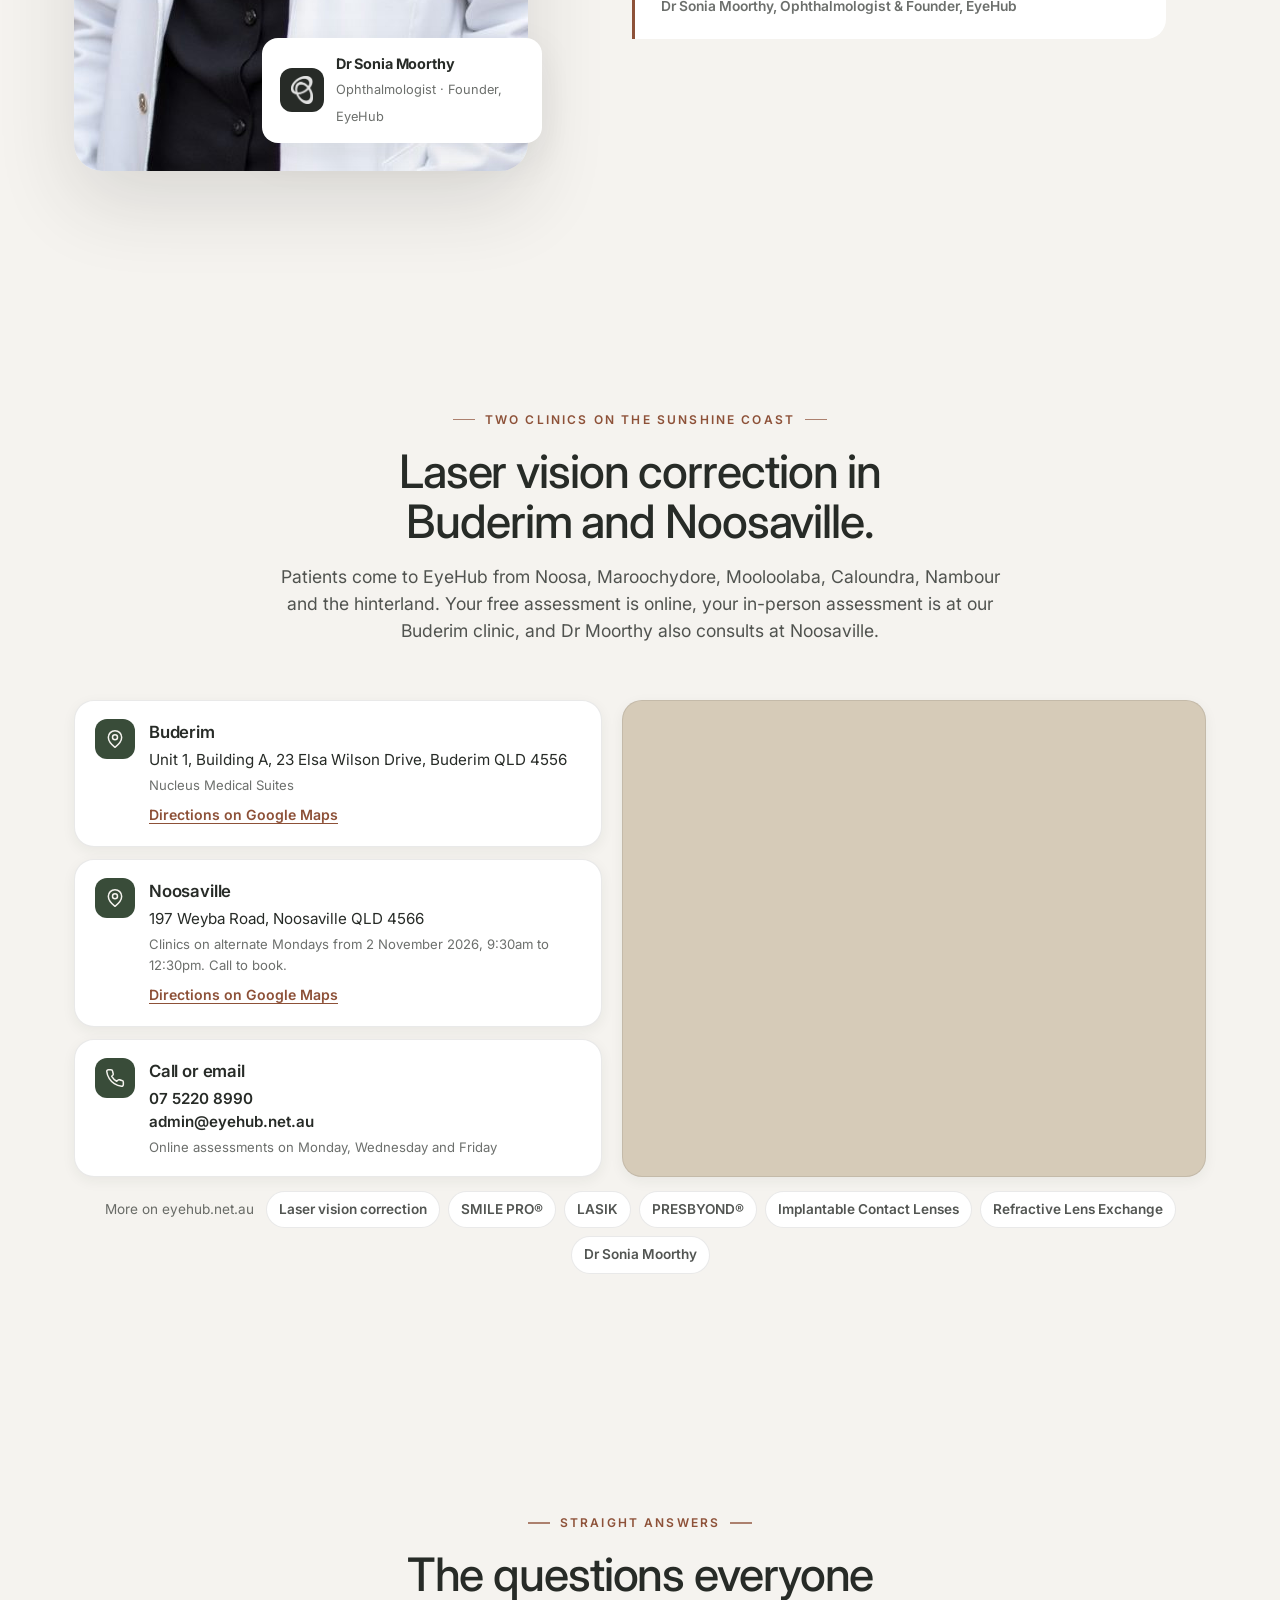
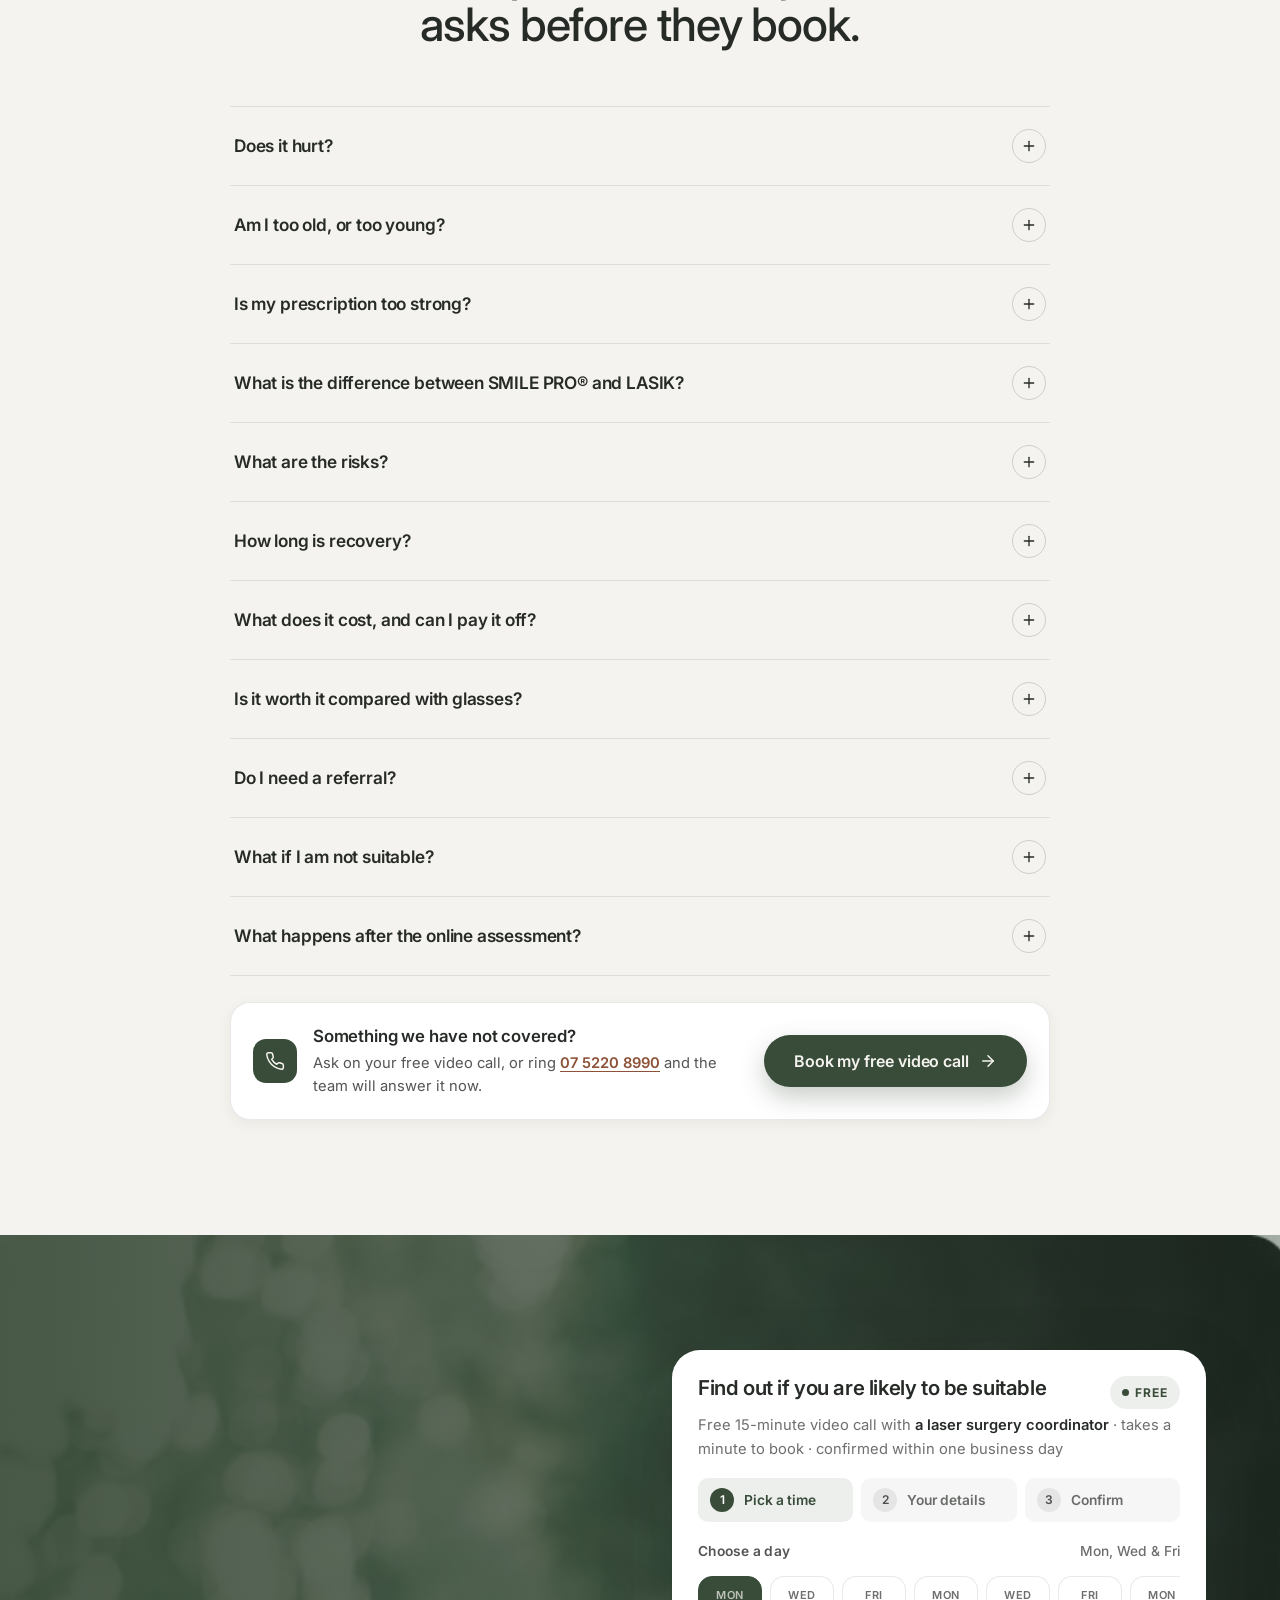
==== commit a0ca761a: "Confirmation screen: 1800 EYEHUB as a tap-to-call link, v38 Co-Authored-By: Claude Fable 5.1 <norepl" ====
--- a/index.html
+++ b/index.html
@@ -32,10 +32,10 @@
   <script>document.documentElement.classList.add('js')</script>
   <link rel="preload" as="image" href="assets/img/hero-texture.webp" media="(min-width: 981px)">
   <link rel="preload" as="image" href="assets/img/hero-texture-mobile.webp" media="(max-width: 980px)">
-  <link rel="stylesheet" href="assets/css/styles.css?v=37">
+  <link rel="stylesheet" href="assets/css/styles.css?v=38">
   <!-- Your settings (EmailJS keys, phone number, availability) live in assets/js/config.js -->
-  <script src="assets/js/config.js?v=37" defer></script>
-  <script src="assets/js/app.js?v=37" defer onerror="document.documentElement.classList.remove('js')"></script>
+  <script src="assets/js/config.js?v=38" defer></script>
+  <script src="assets/js/app.js?v=38" defer onerror="document.documentElement.classList.remove('js')"></script>
   <script type="application/ld+json">
 {
  "@context": "https://schema.org",
--- a/assets/css/styles.css
+++ b/assets/css/styles.css
@@ -1423,3 +1423,6 @@
 .js .wslide.active .compare.mini { opacity: 0; transform: scale(0.97); animation: tileIn 0.6s var(--ease) forwards; animation-delay: 0.15s; }
 .js .wslide.active .booking-actions, .js .wslide.active .walk-fine { opacity: 0; animation: stepIn 0.45s var(--ease) forwards; animation-delay: 1.1s; }
 .nofx .wslide .jstep, .nofx .wslide .jic, .nofx .wslide .jstep::before, .nofx .wtick li, .nofx .wtick .tk, .nofx .wtick .tk svg path, .nofx .wpos li, .nofx .wslide .jm-title, .nofx .wproc, .nofx .eye-box, .nofx .eye .zone, .nofx .eye-cap, .nofx .wslide .walk-hook, .nofx .compare.mini, .nofx .wslide .booking-actions, .nofx .walk-fine { opacity: 1 !important; transform: none !important; animation: none !important; stroke-dashoffset: 0 !important; }
+/* confirmation screen: tap-to-call number */
+.success .s-tel { color: var(--forest); text-decoration: underline; text-underline-offset: 3px; white-space: nowrap; }
+.success .s-tel b { font-weight: 600; }
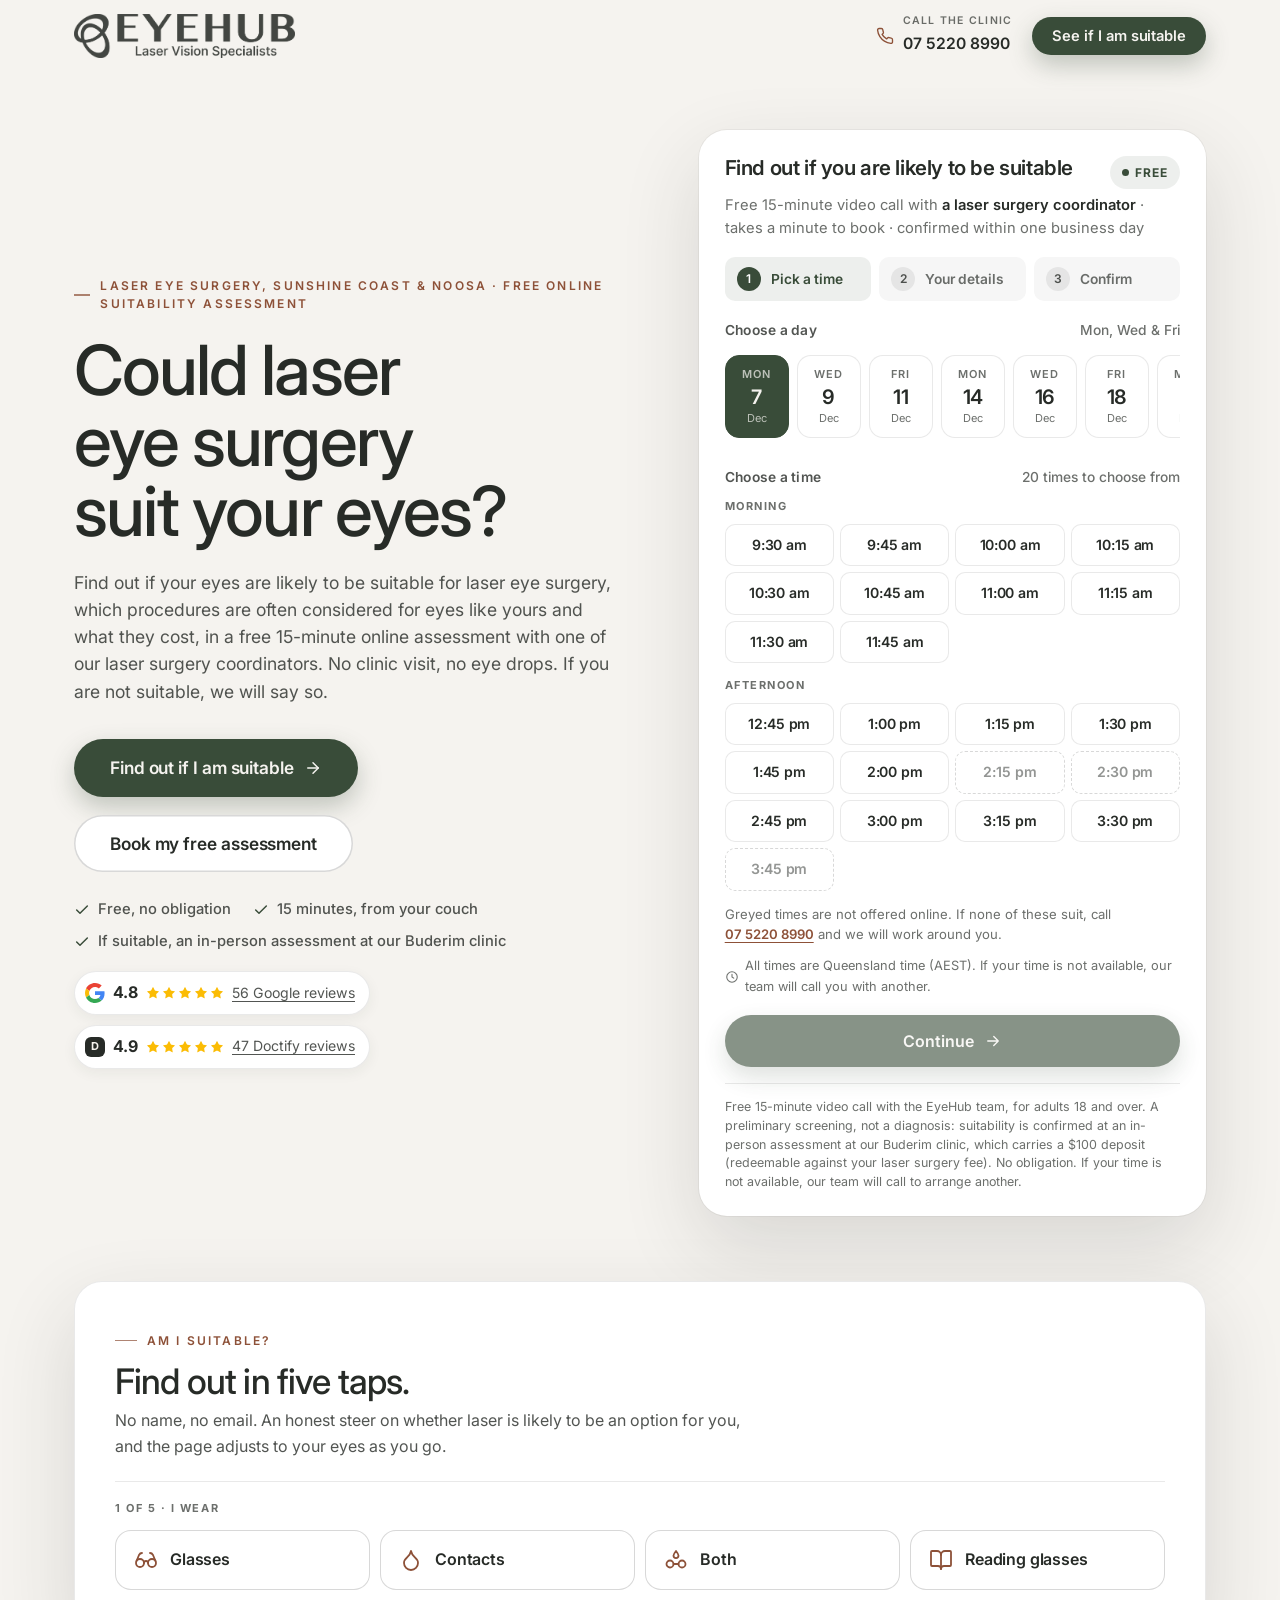
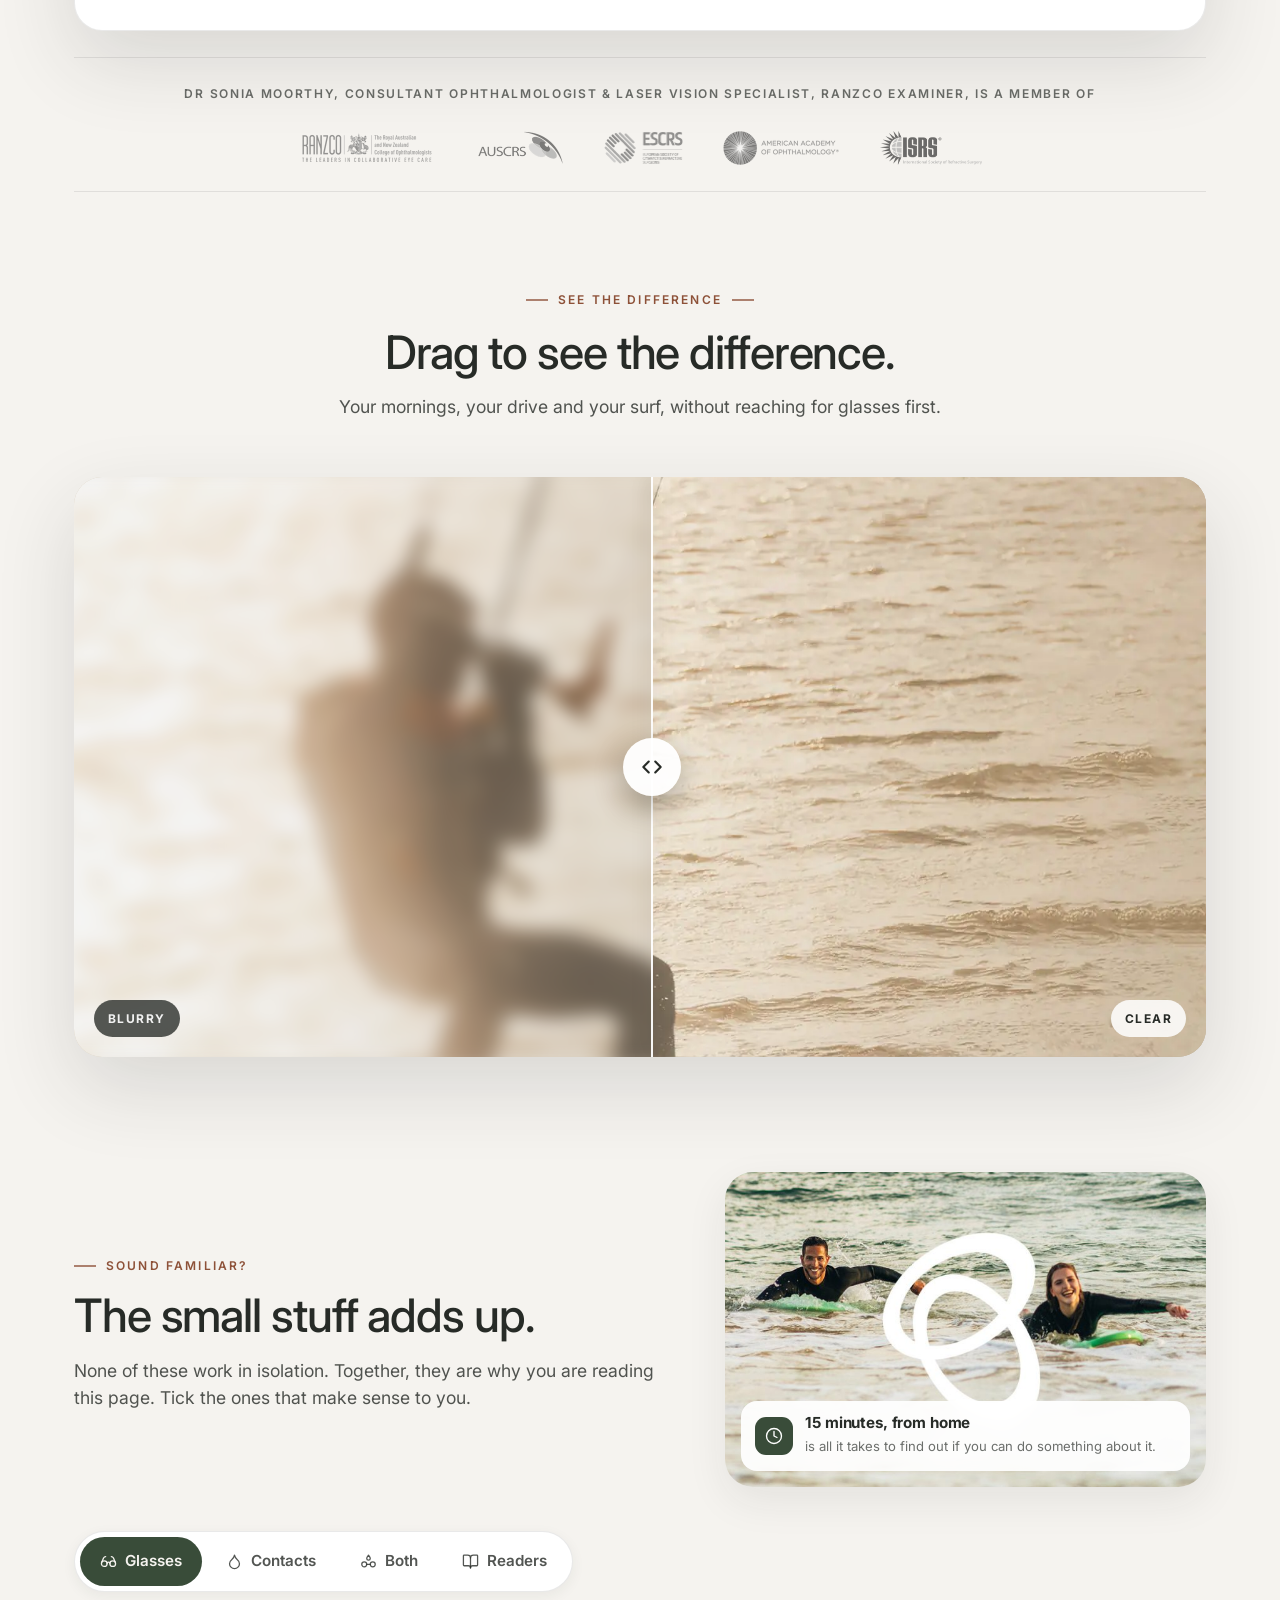
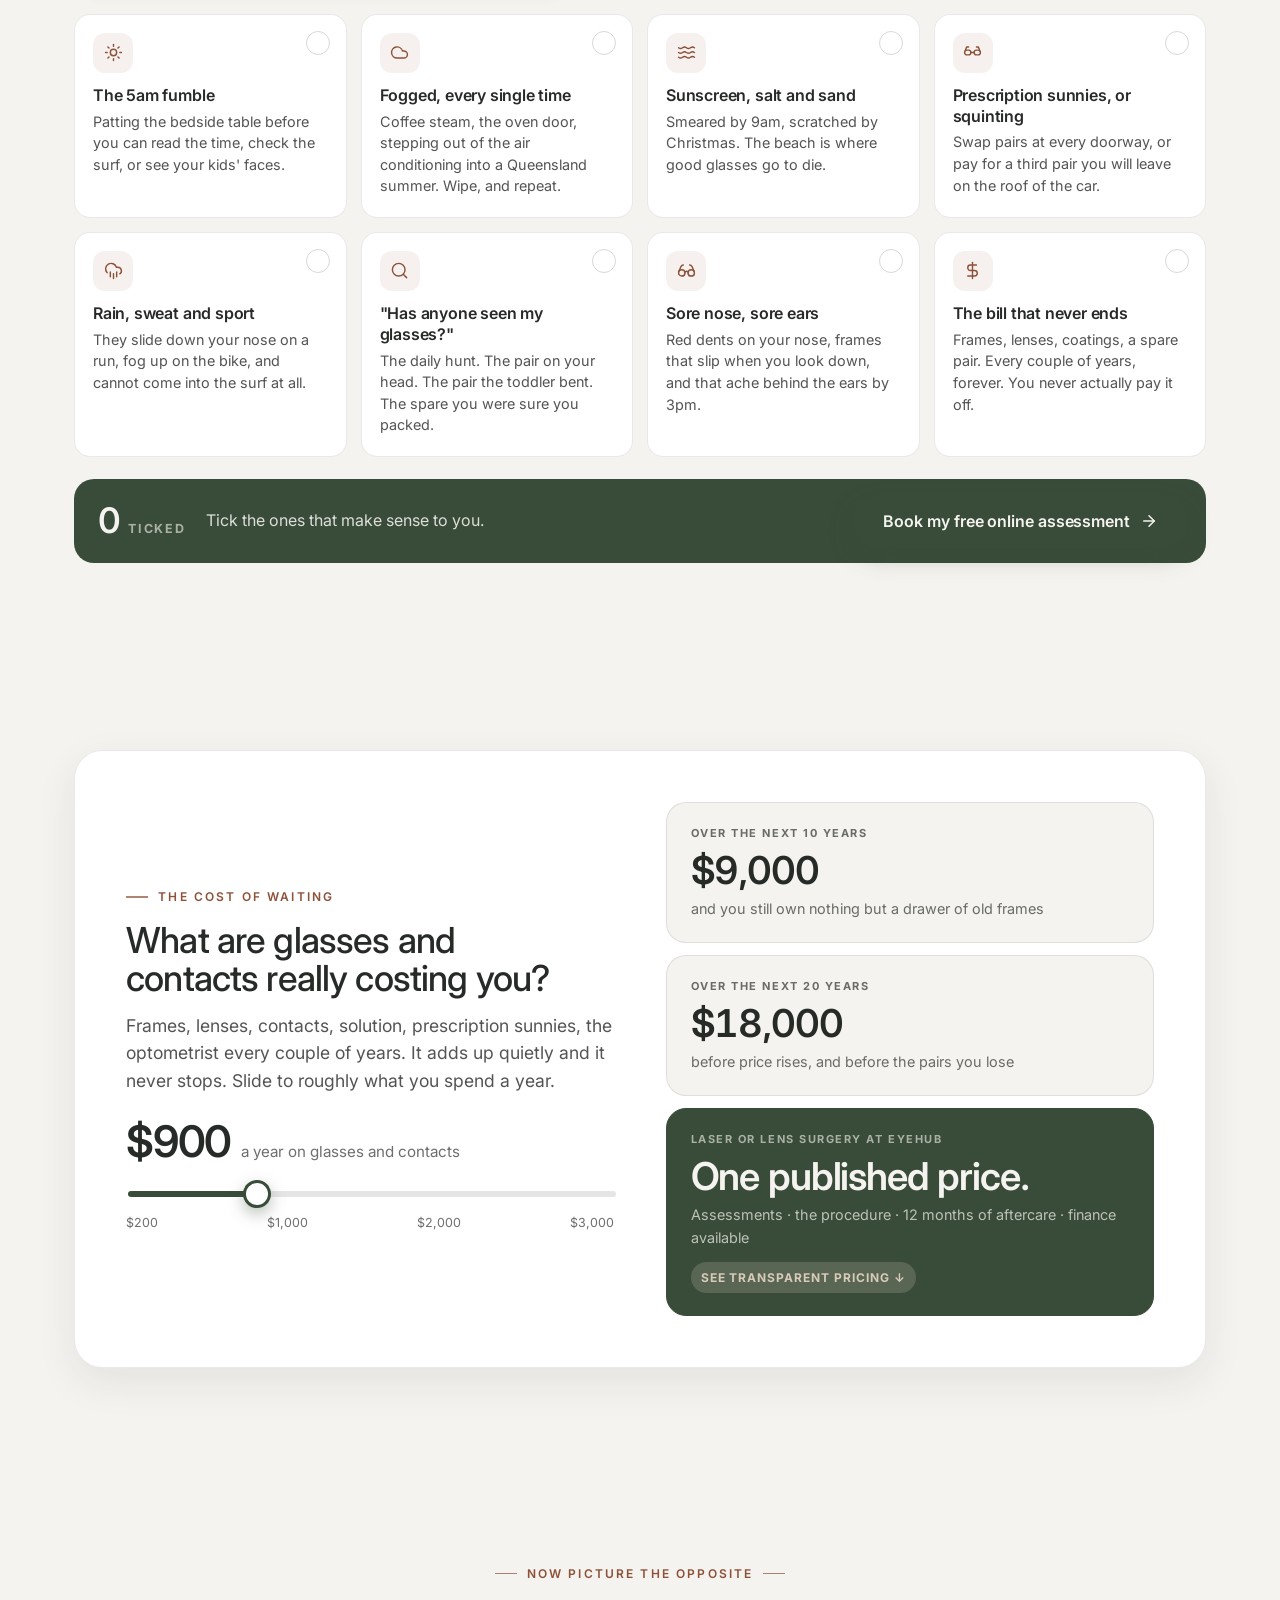
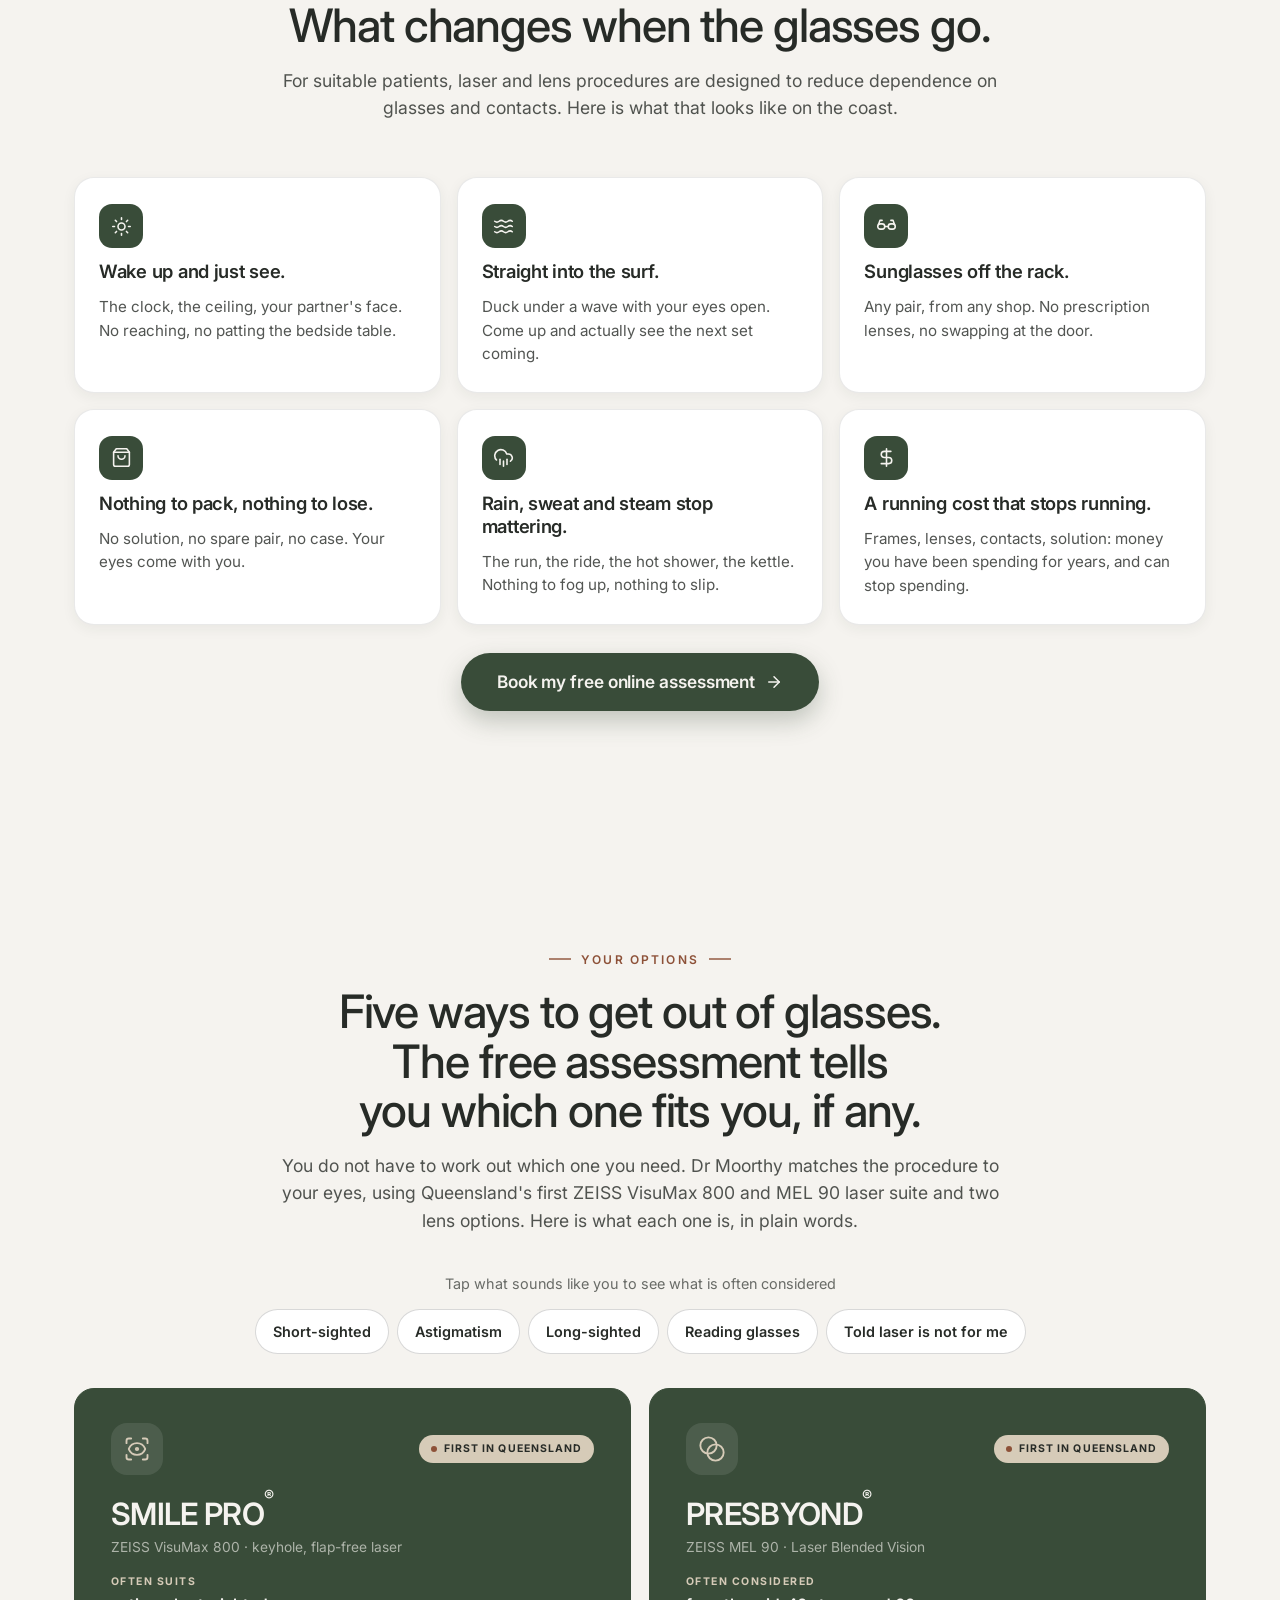
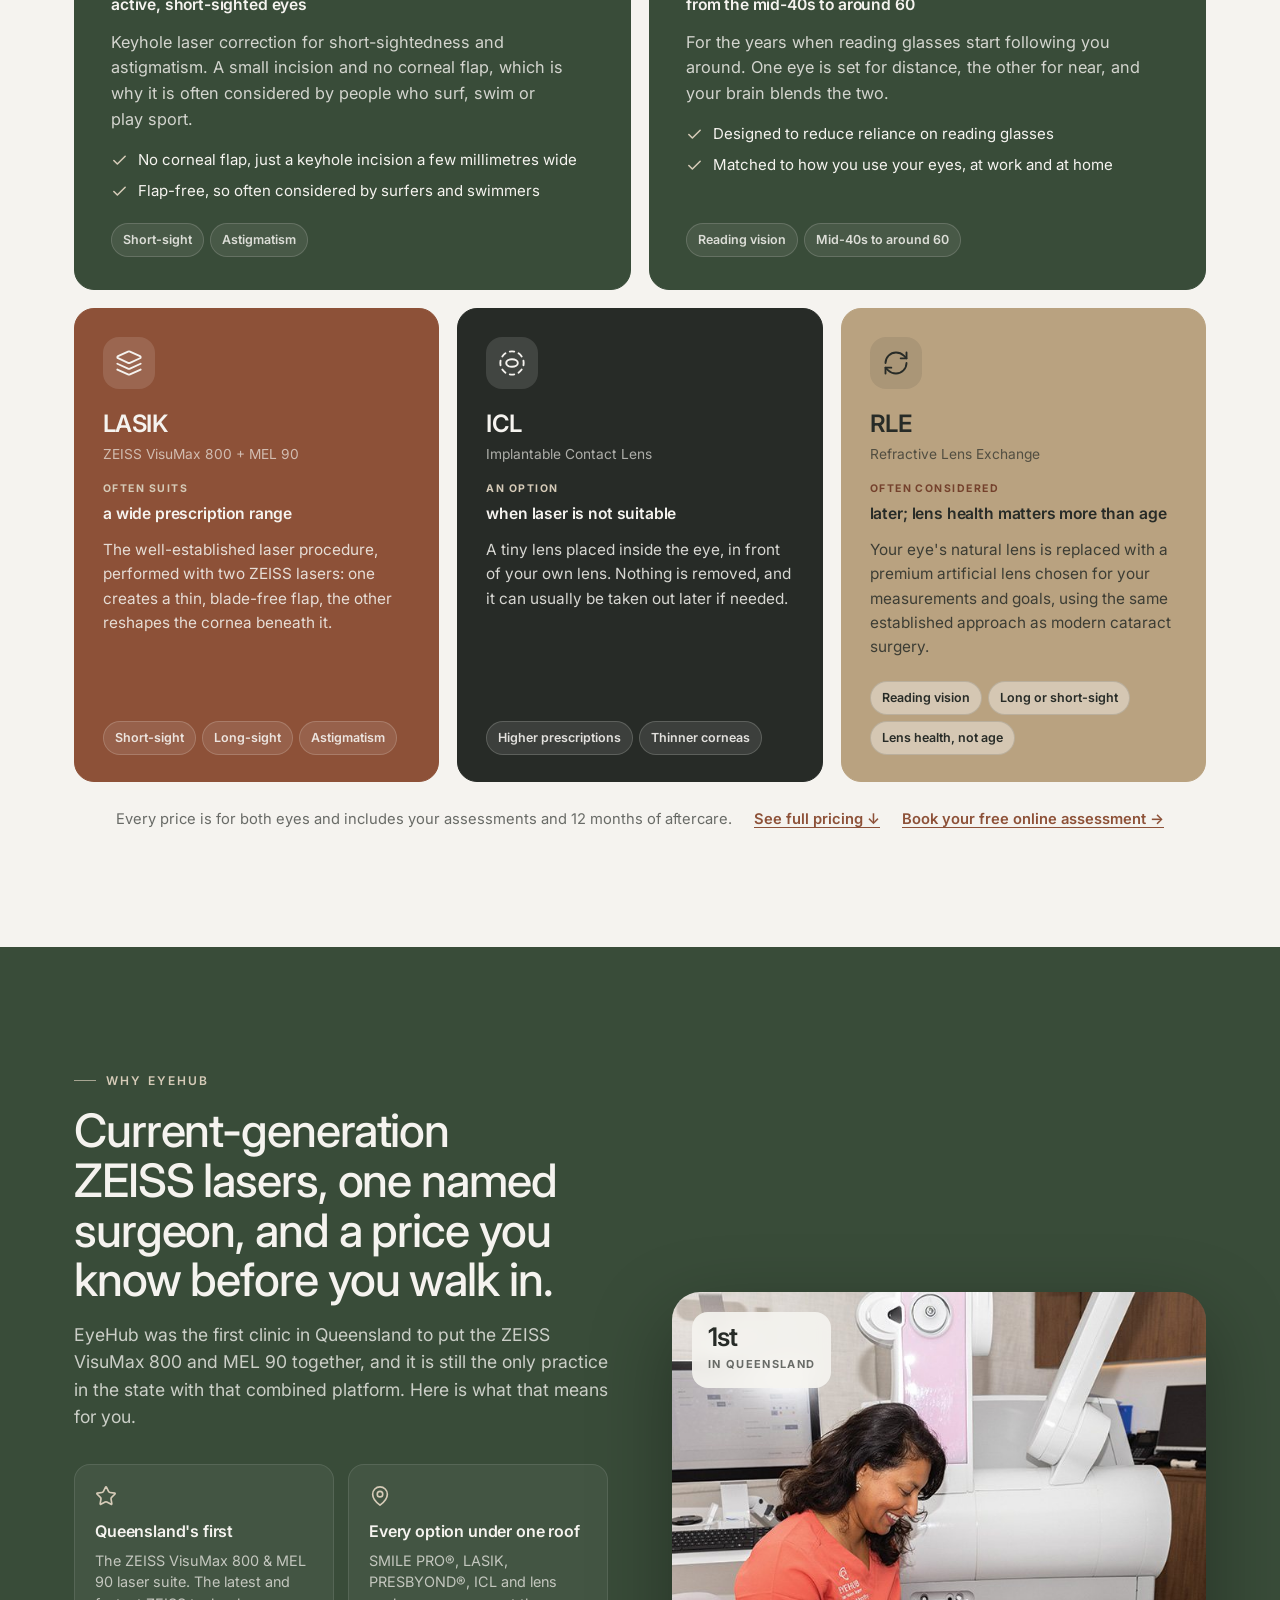
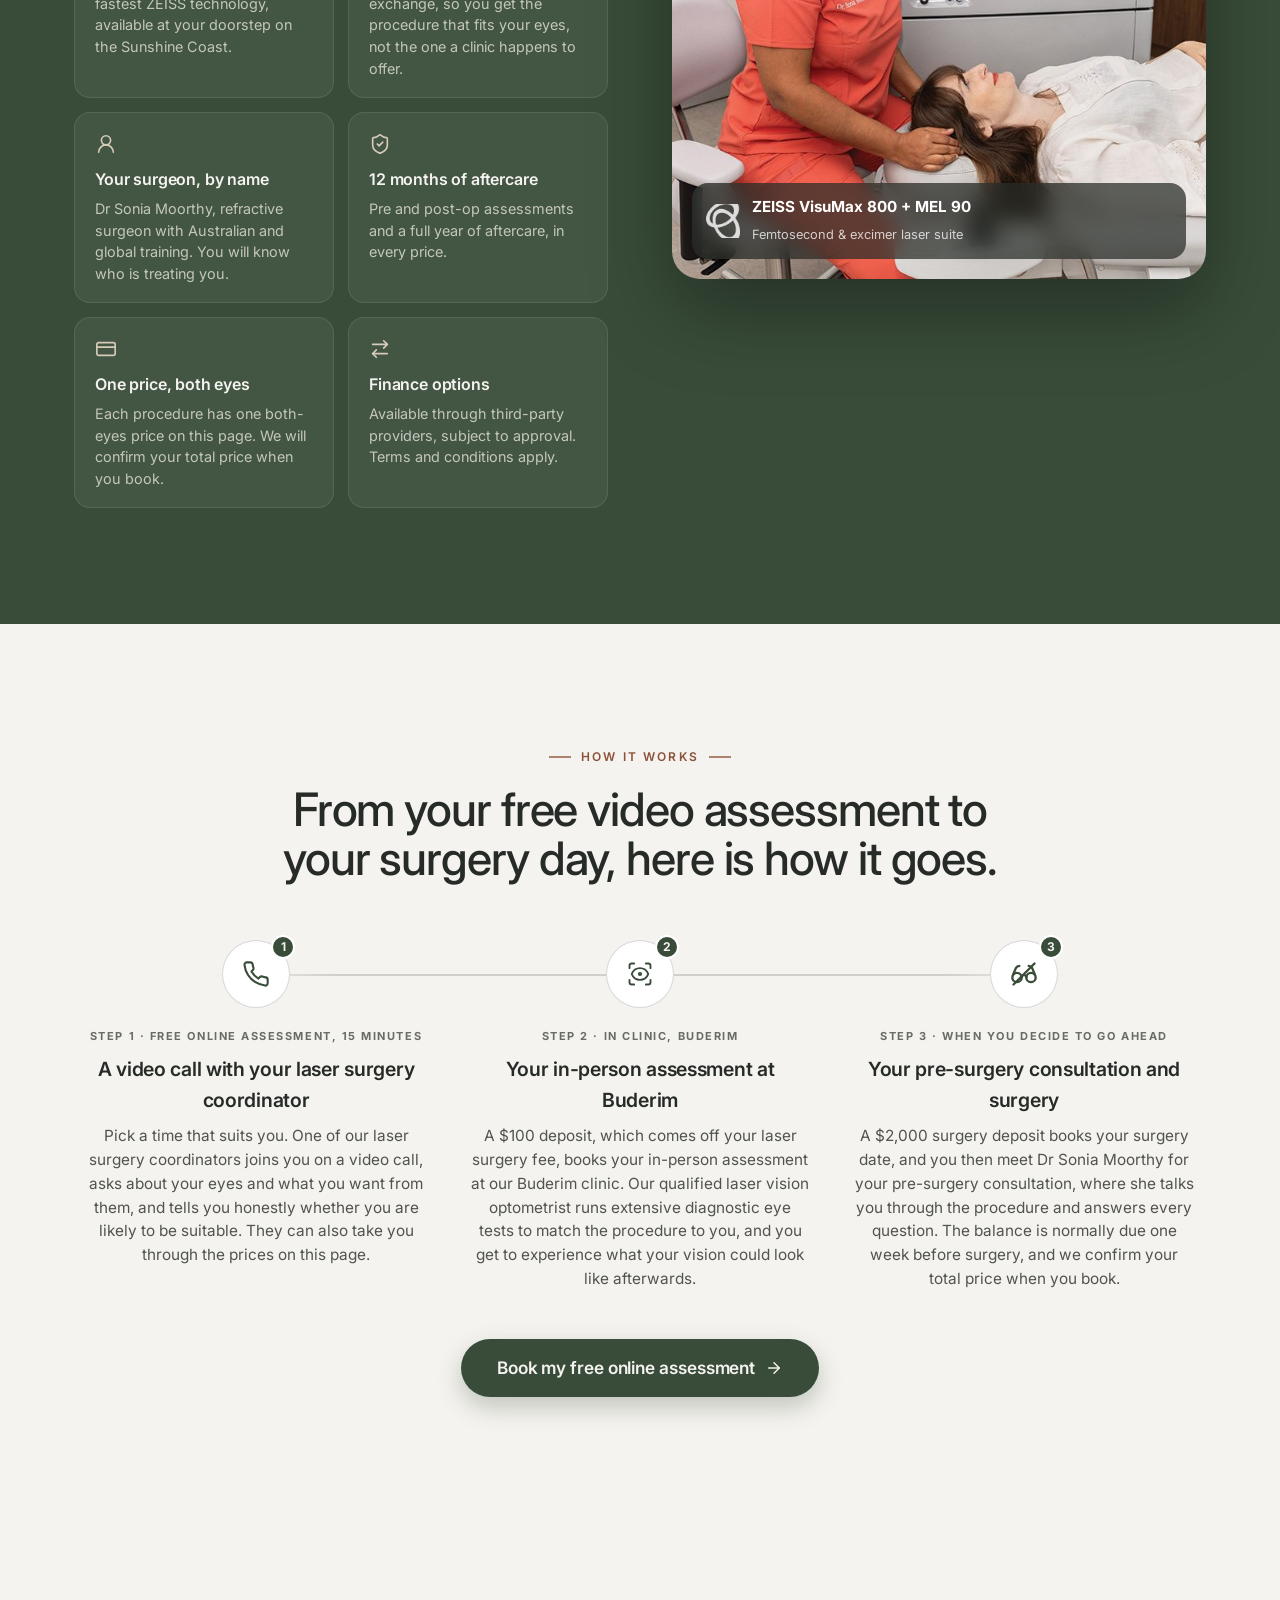
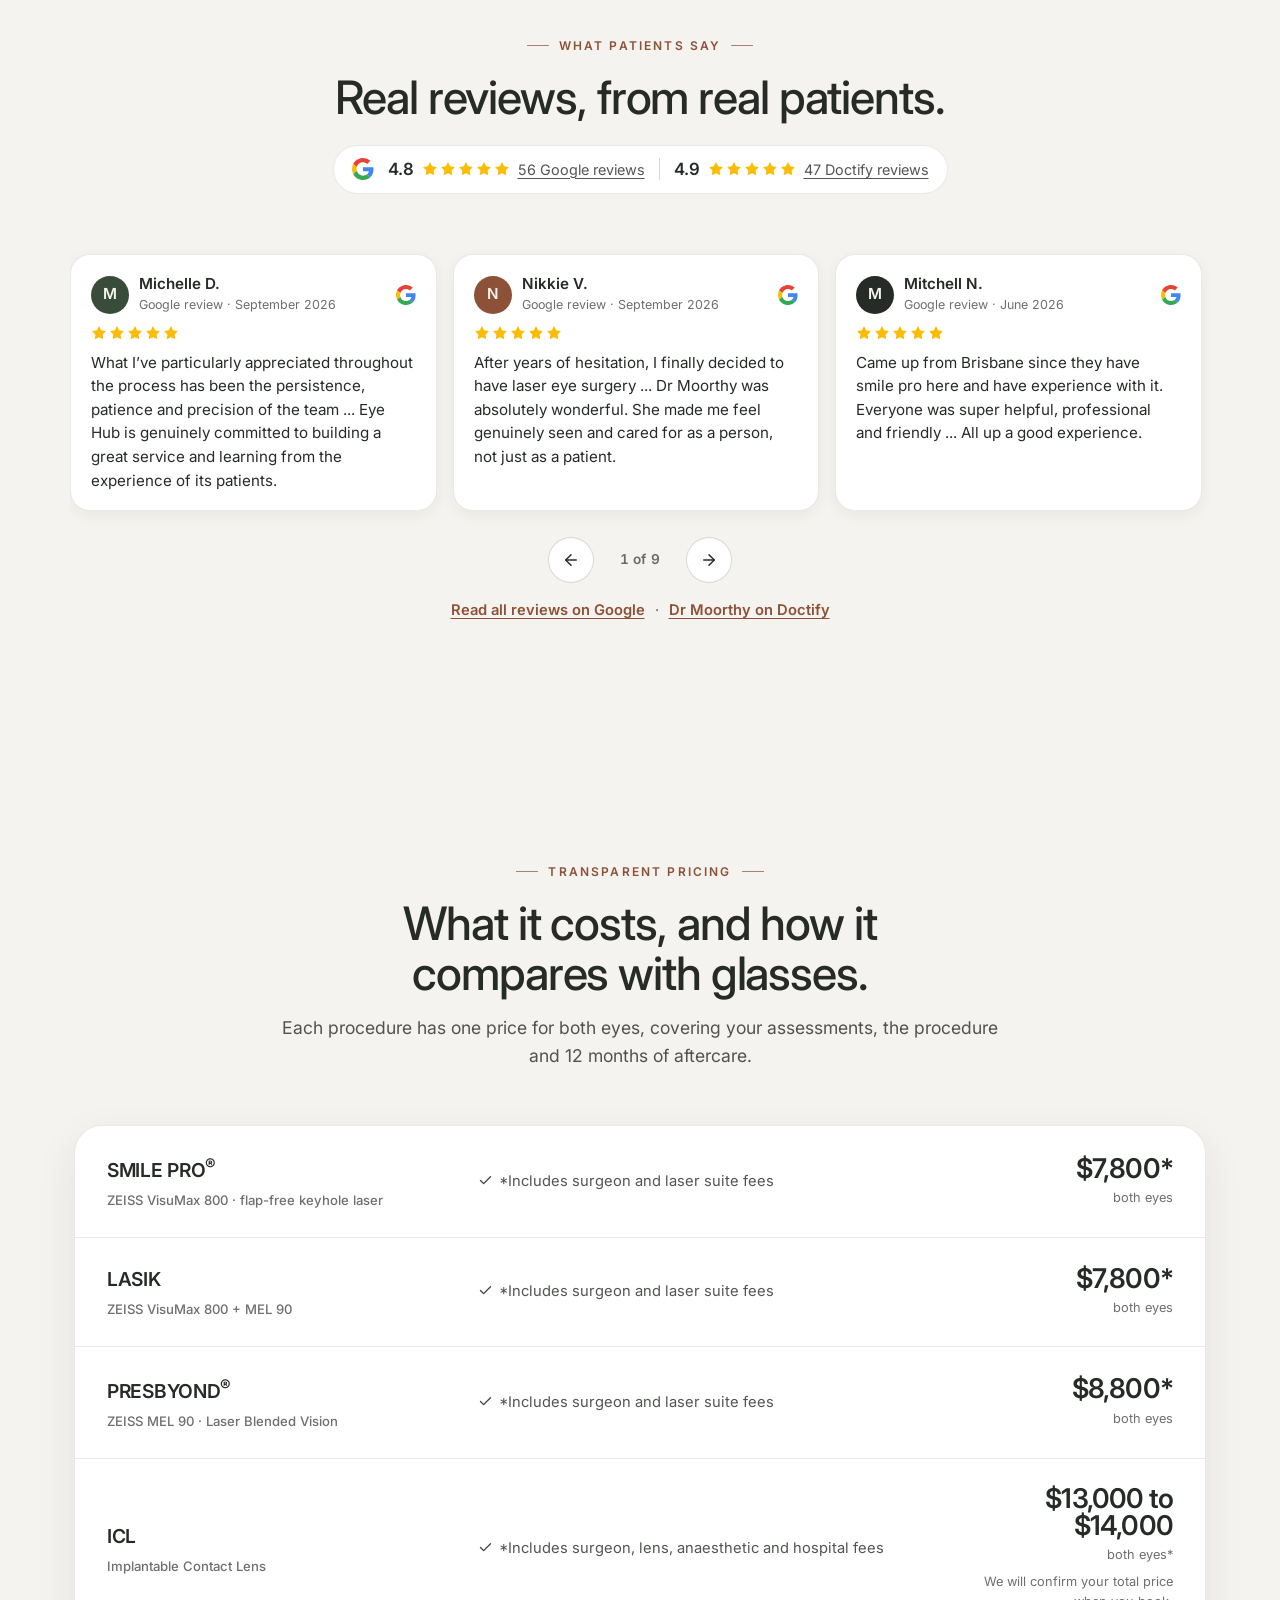
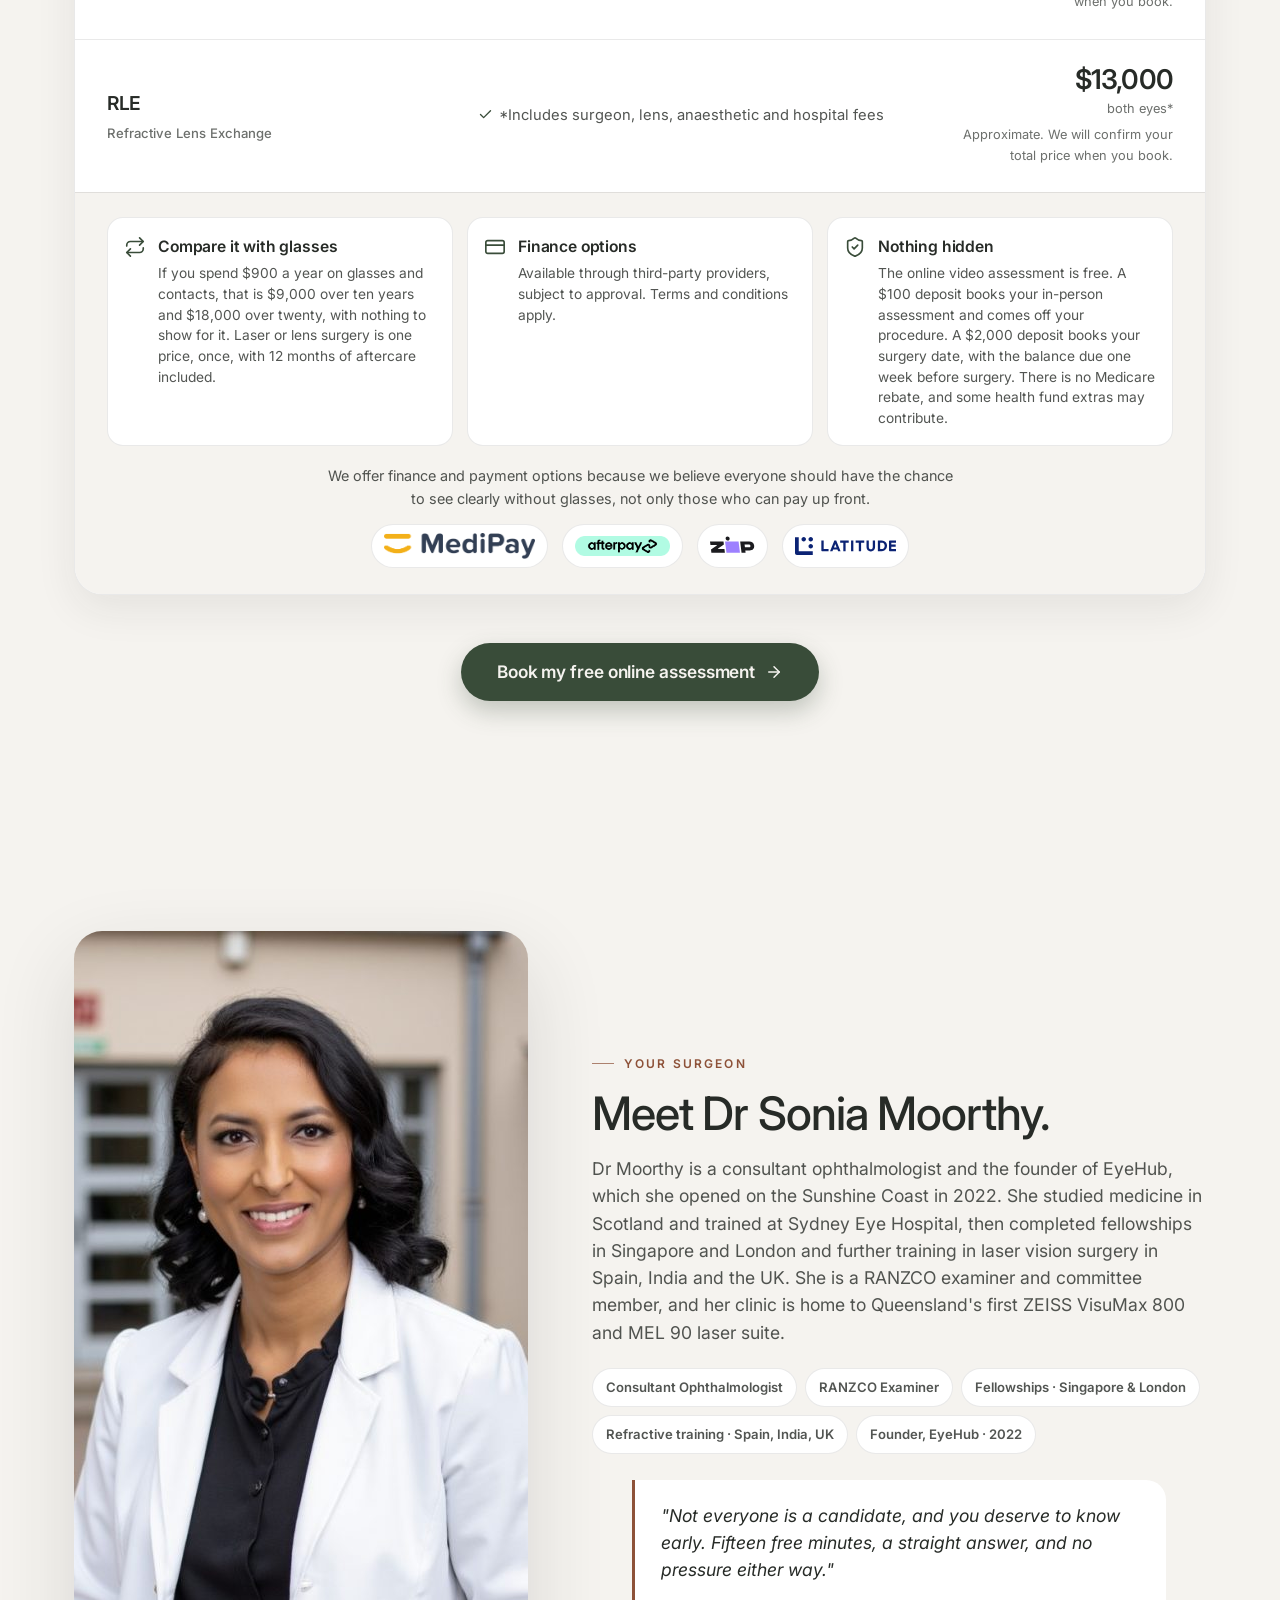
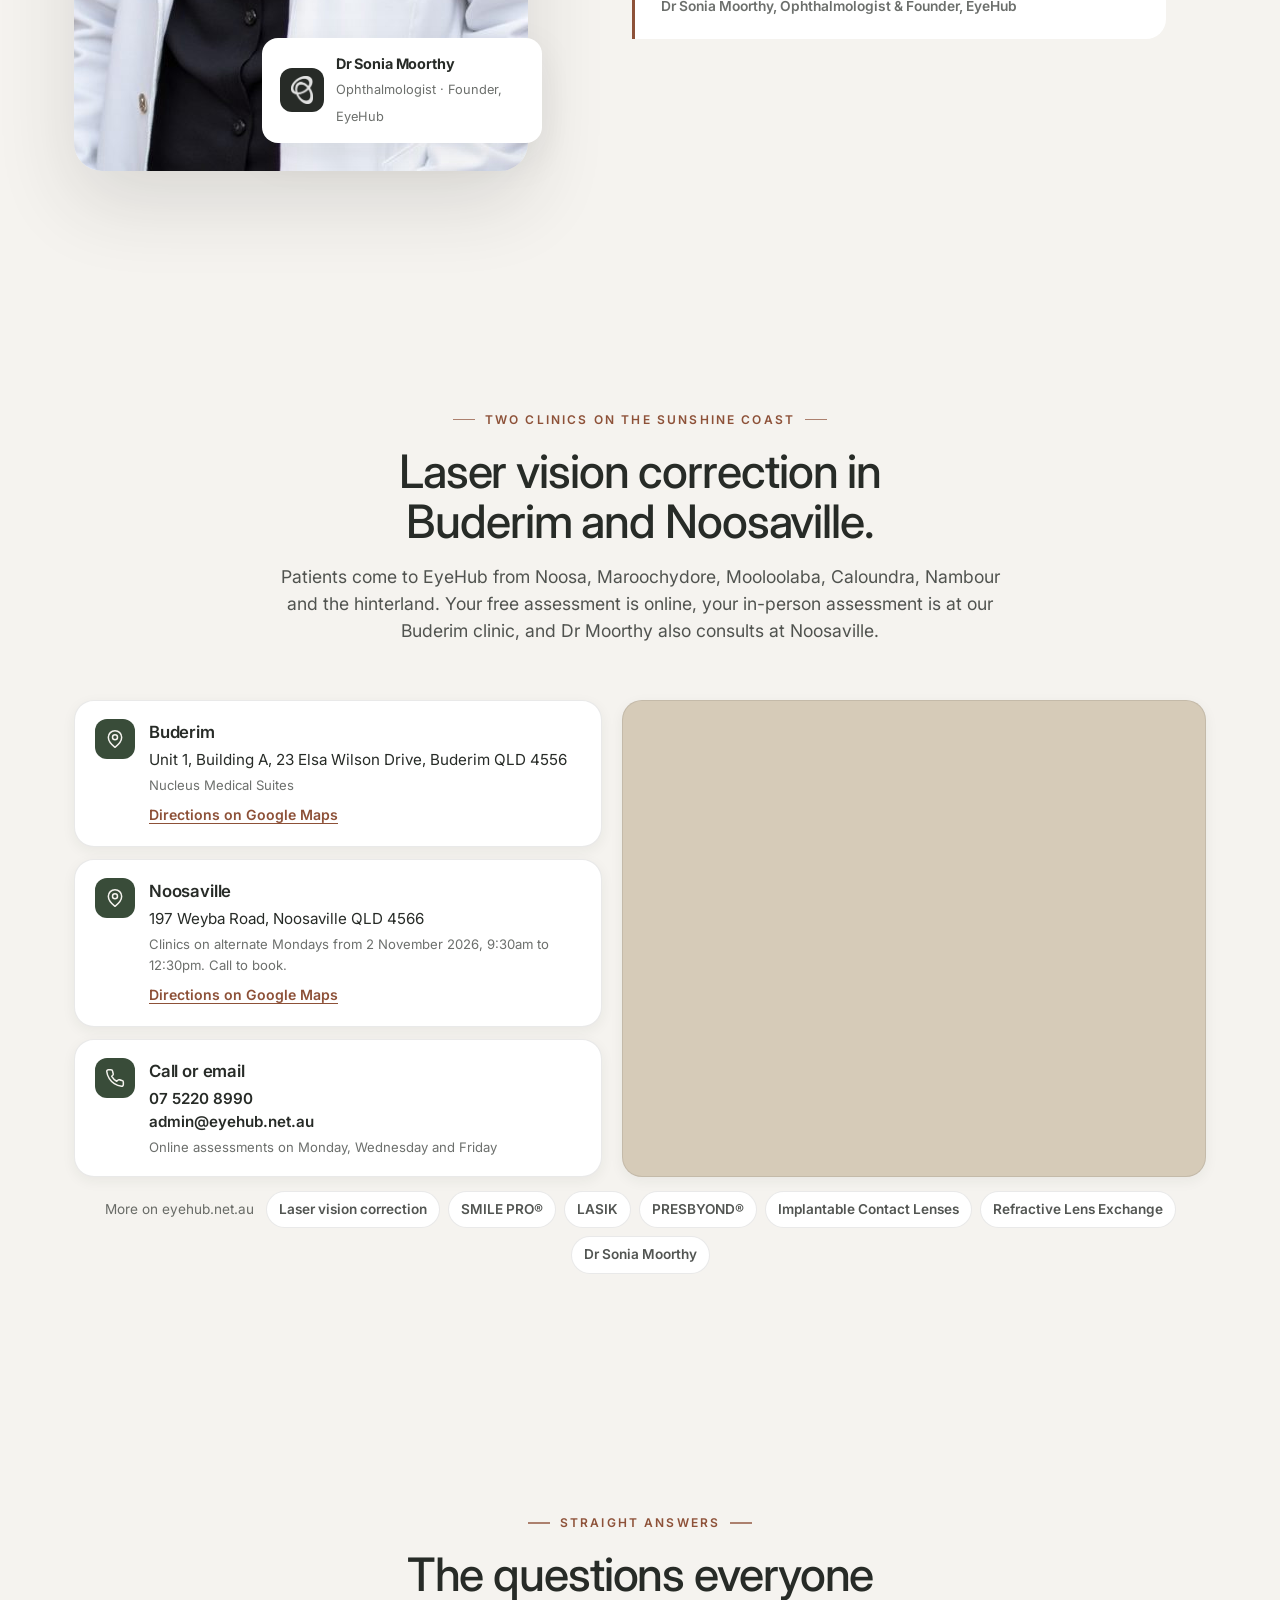
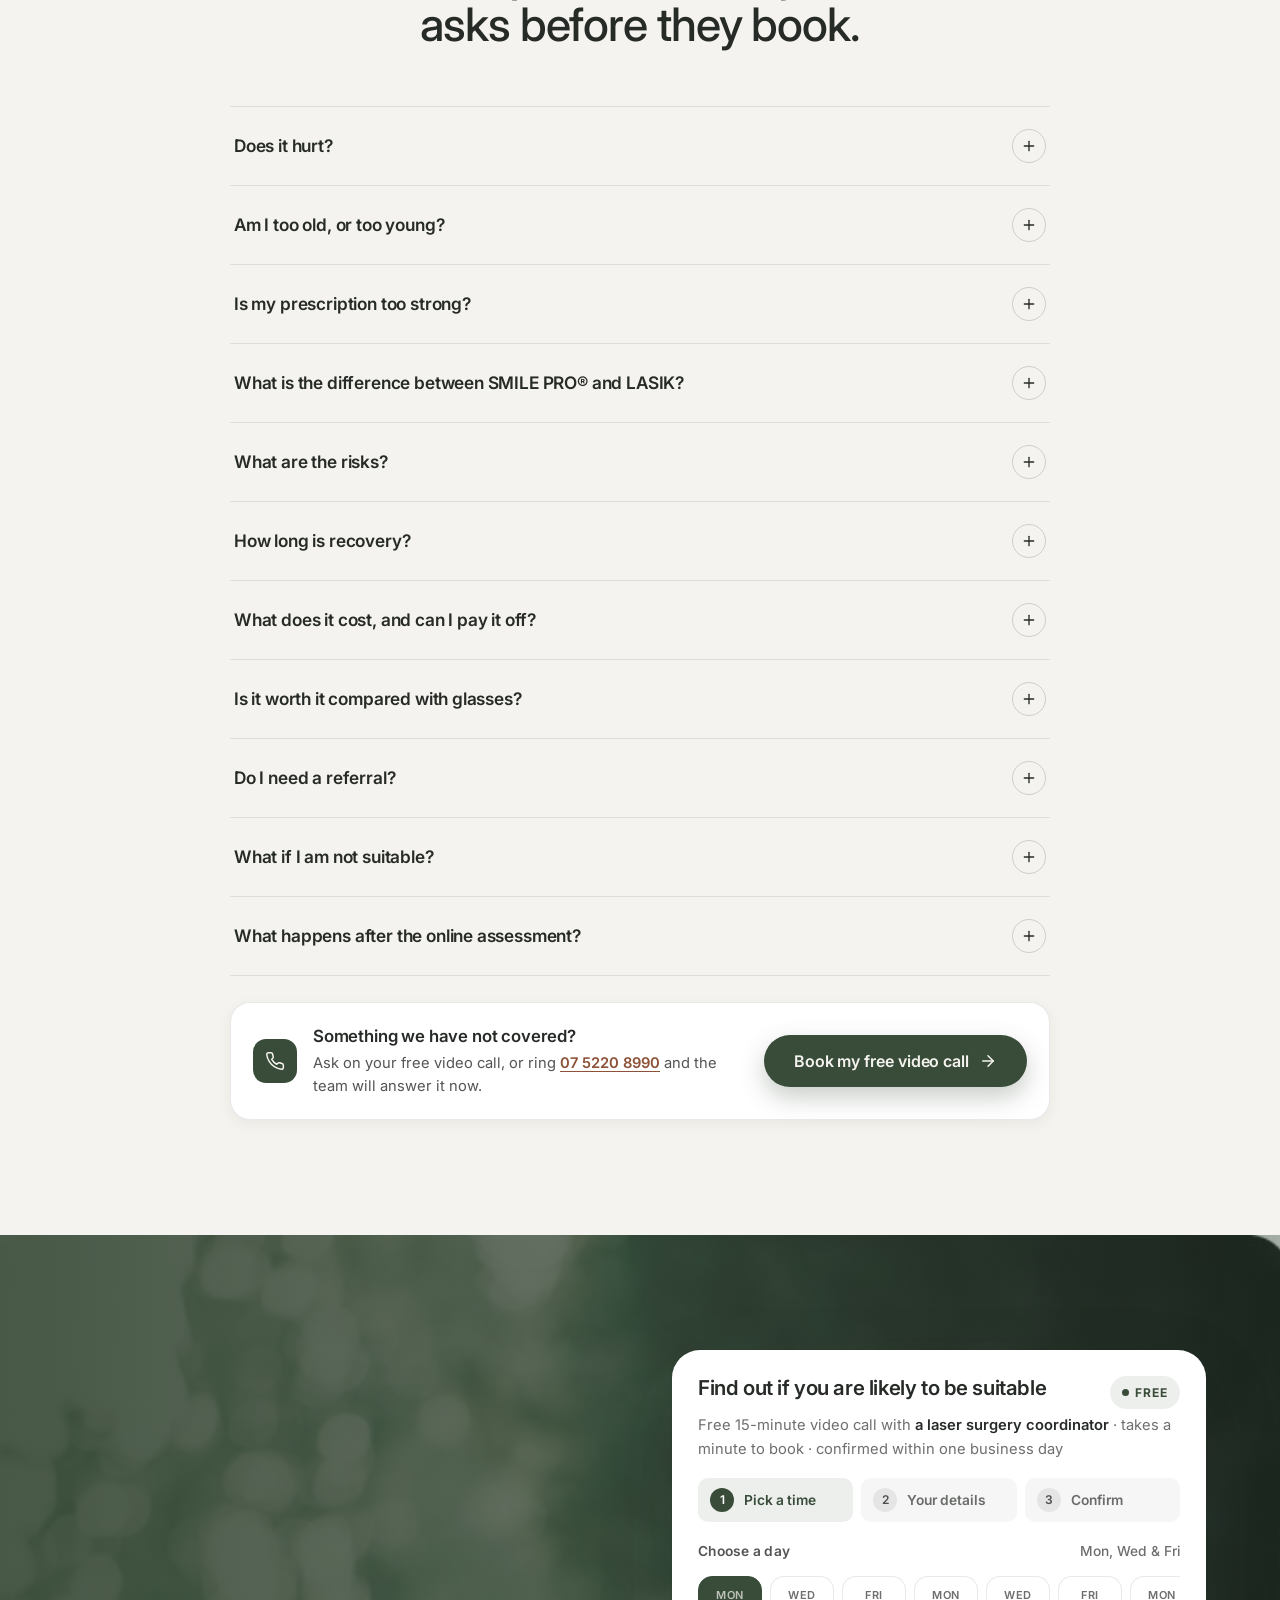
==== commit d1c78c8a: "Tracking: Google Tag Manager container GTM-5H3GTGZ9 in the head tracking block Co-Authored-By: Claud" ====
--- a/index.html
+++ b/index.html
@@ -302,6 +302,14 @@
 
   <!-- 2. Google tag (gtag.js) for Google Analytics 4 and Google Ads: paste both <script> tags here.
           The booking widget then sends a "generate_lead" event on every successful booking request. -->
+<!-- Google tag: Tag Manager container GTM-5H3GTGZ9 -->
+<script async src="https://www.googletagmanager.com/gtm.js?id=GTM-5H3GTGZ9"></script>
+<script>
+  window.dataLayer = window.dataLayer || [];
+  function gtag(){dataLayer.push(arguments);}
+  gtag('js', new Date());
+</script>
+<!-- End Google tag -->
 
 
   <!-- 3. Meta (Facebook) Pixel: paste the base code here.
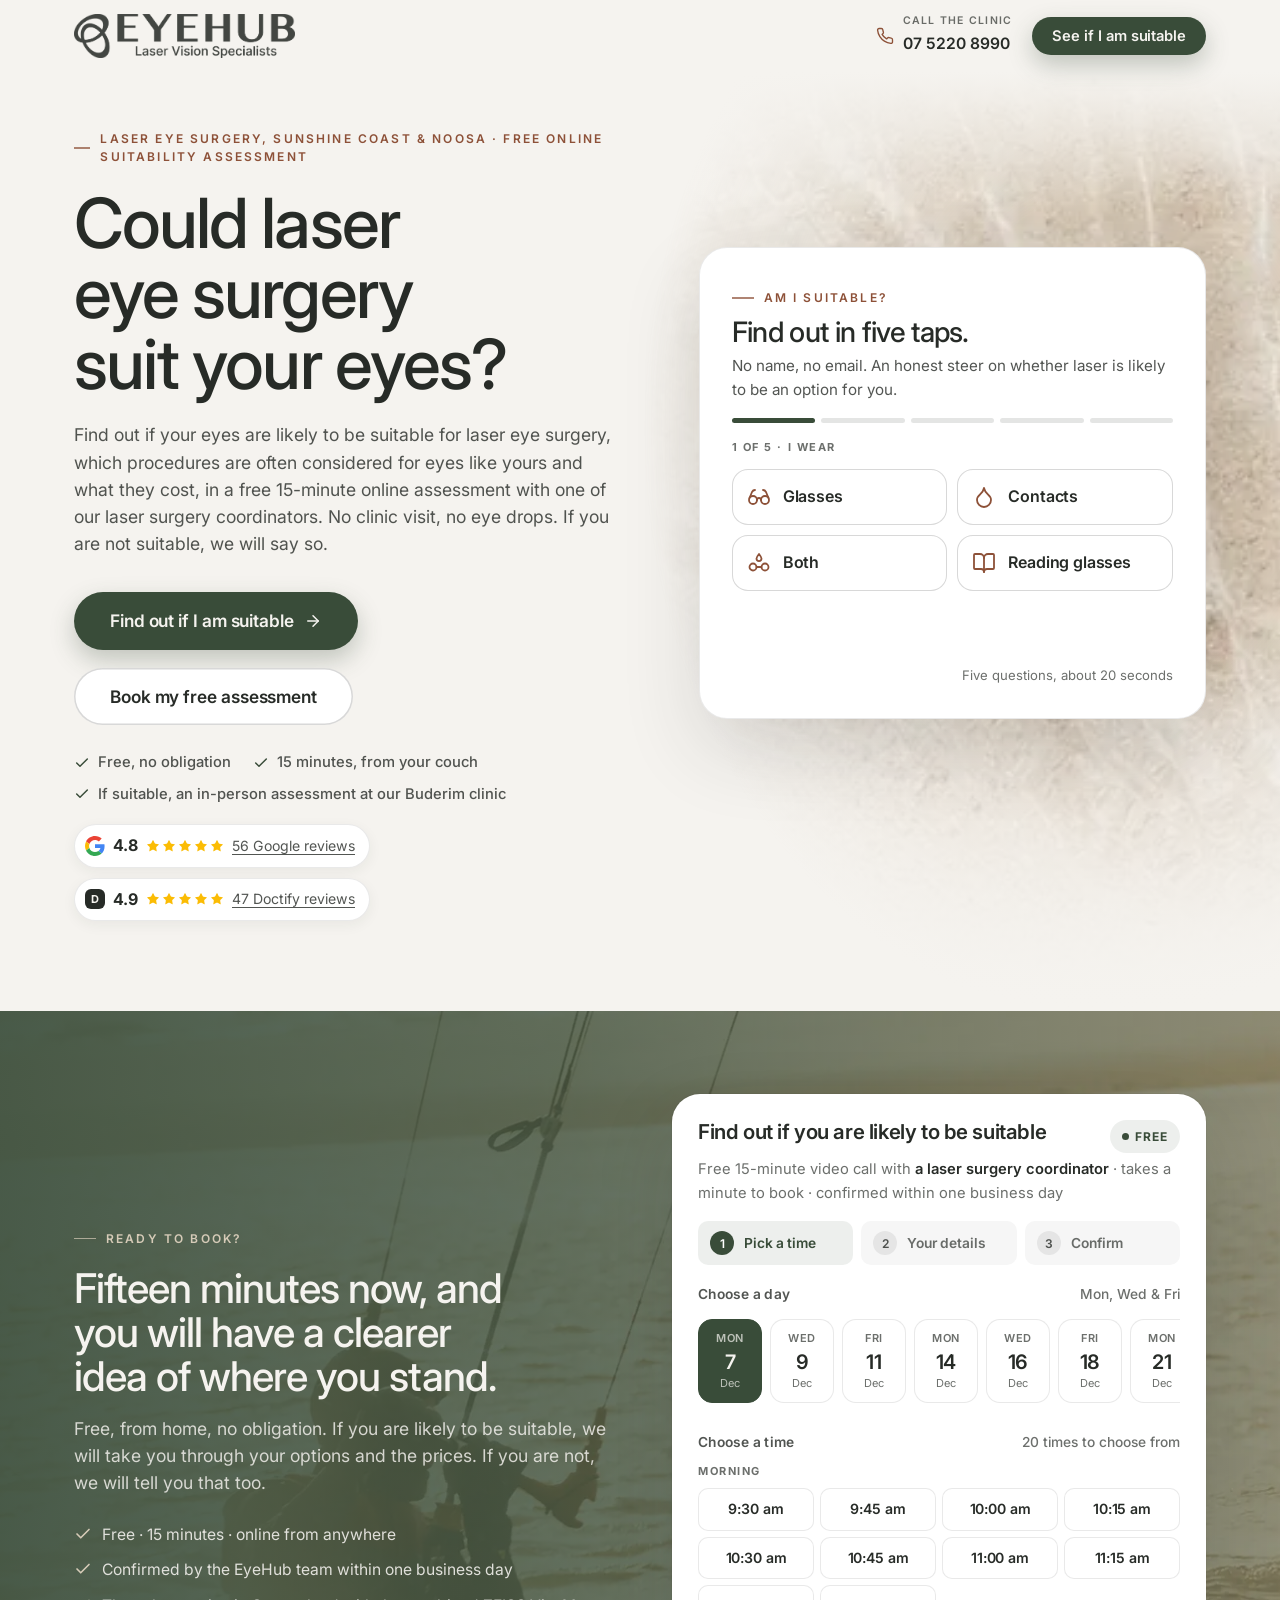
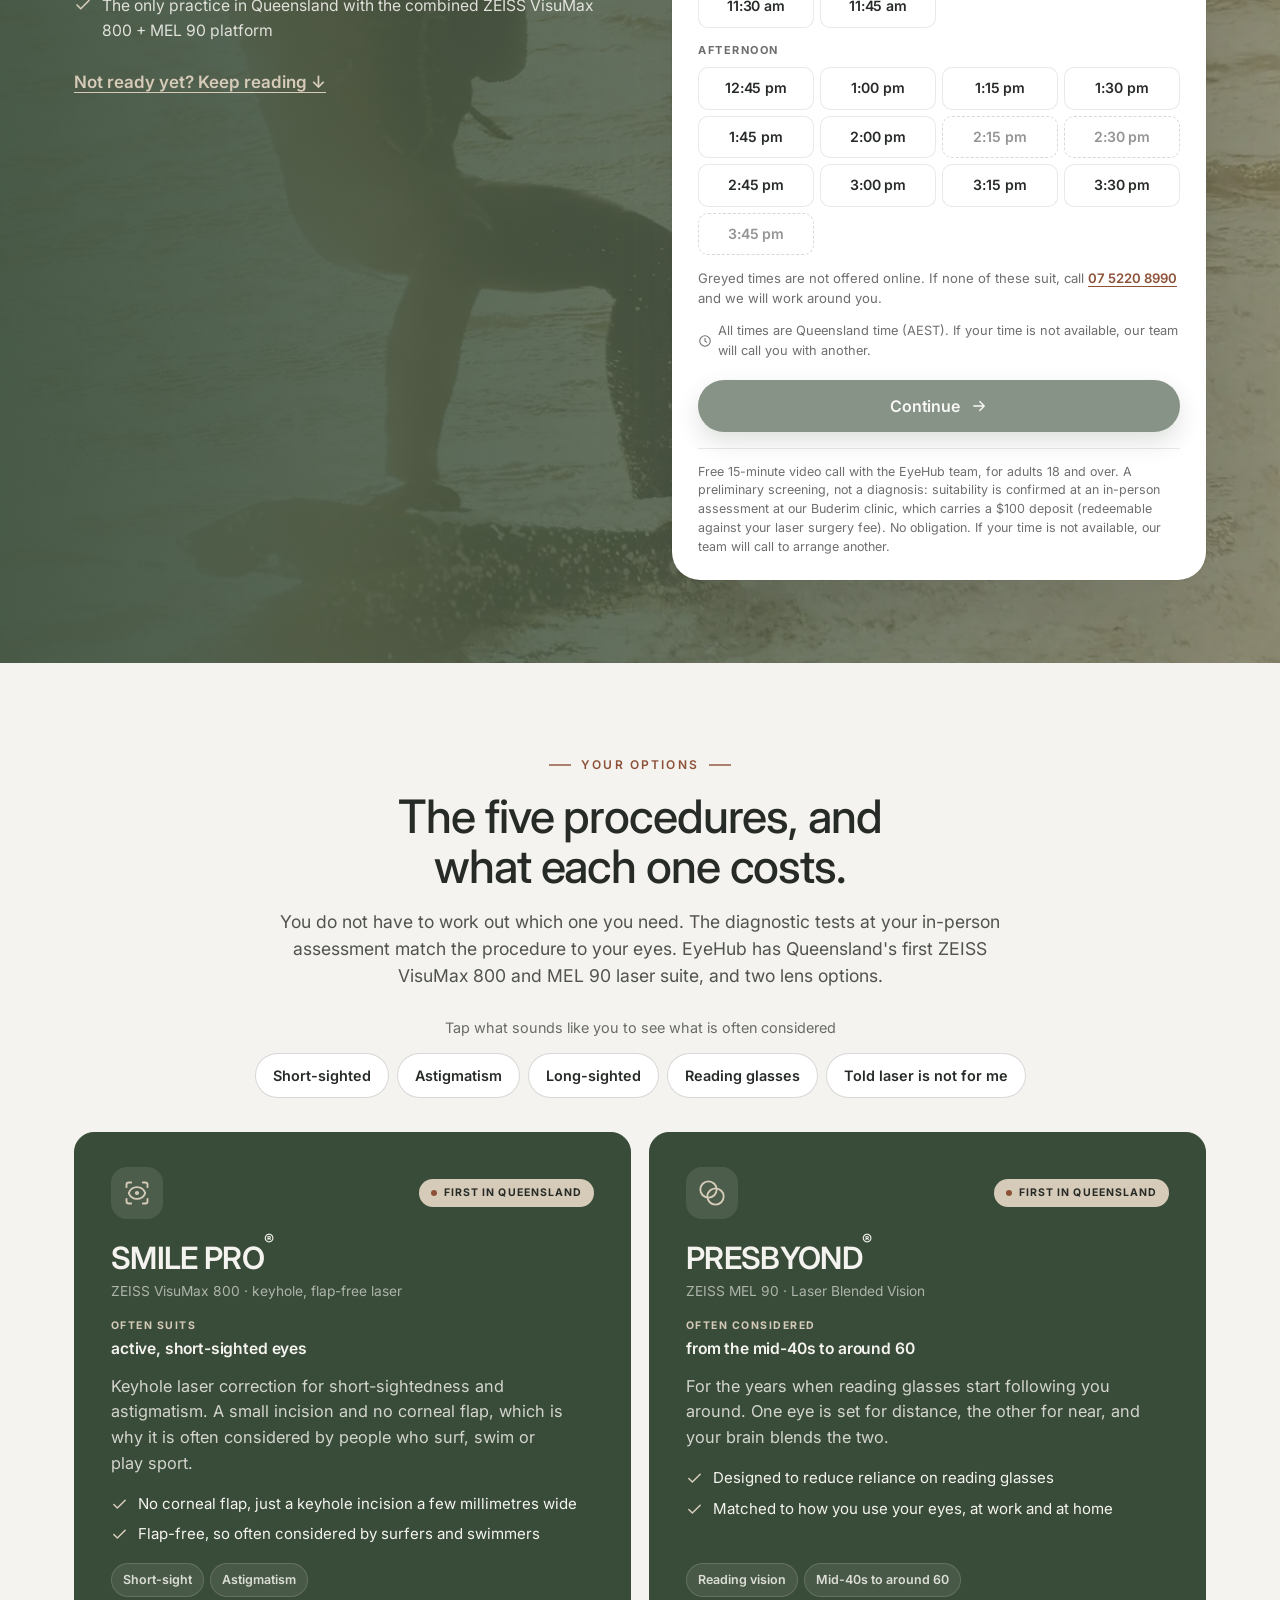
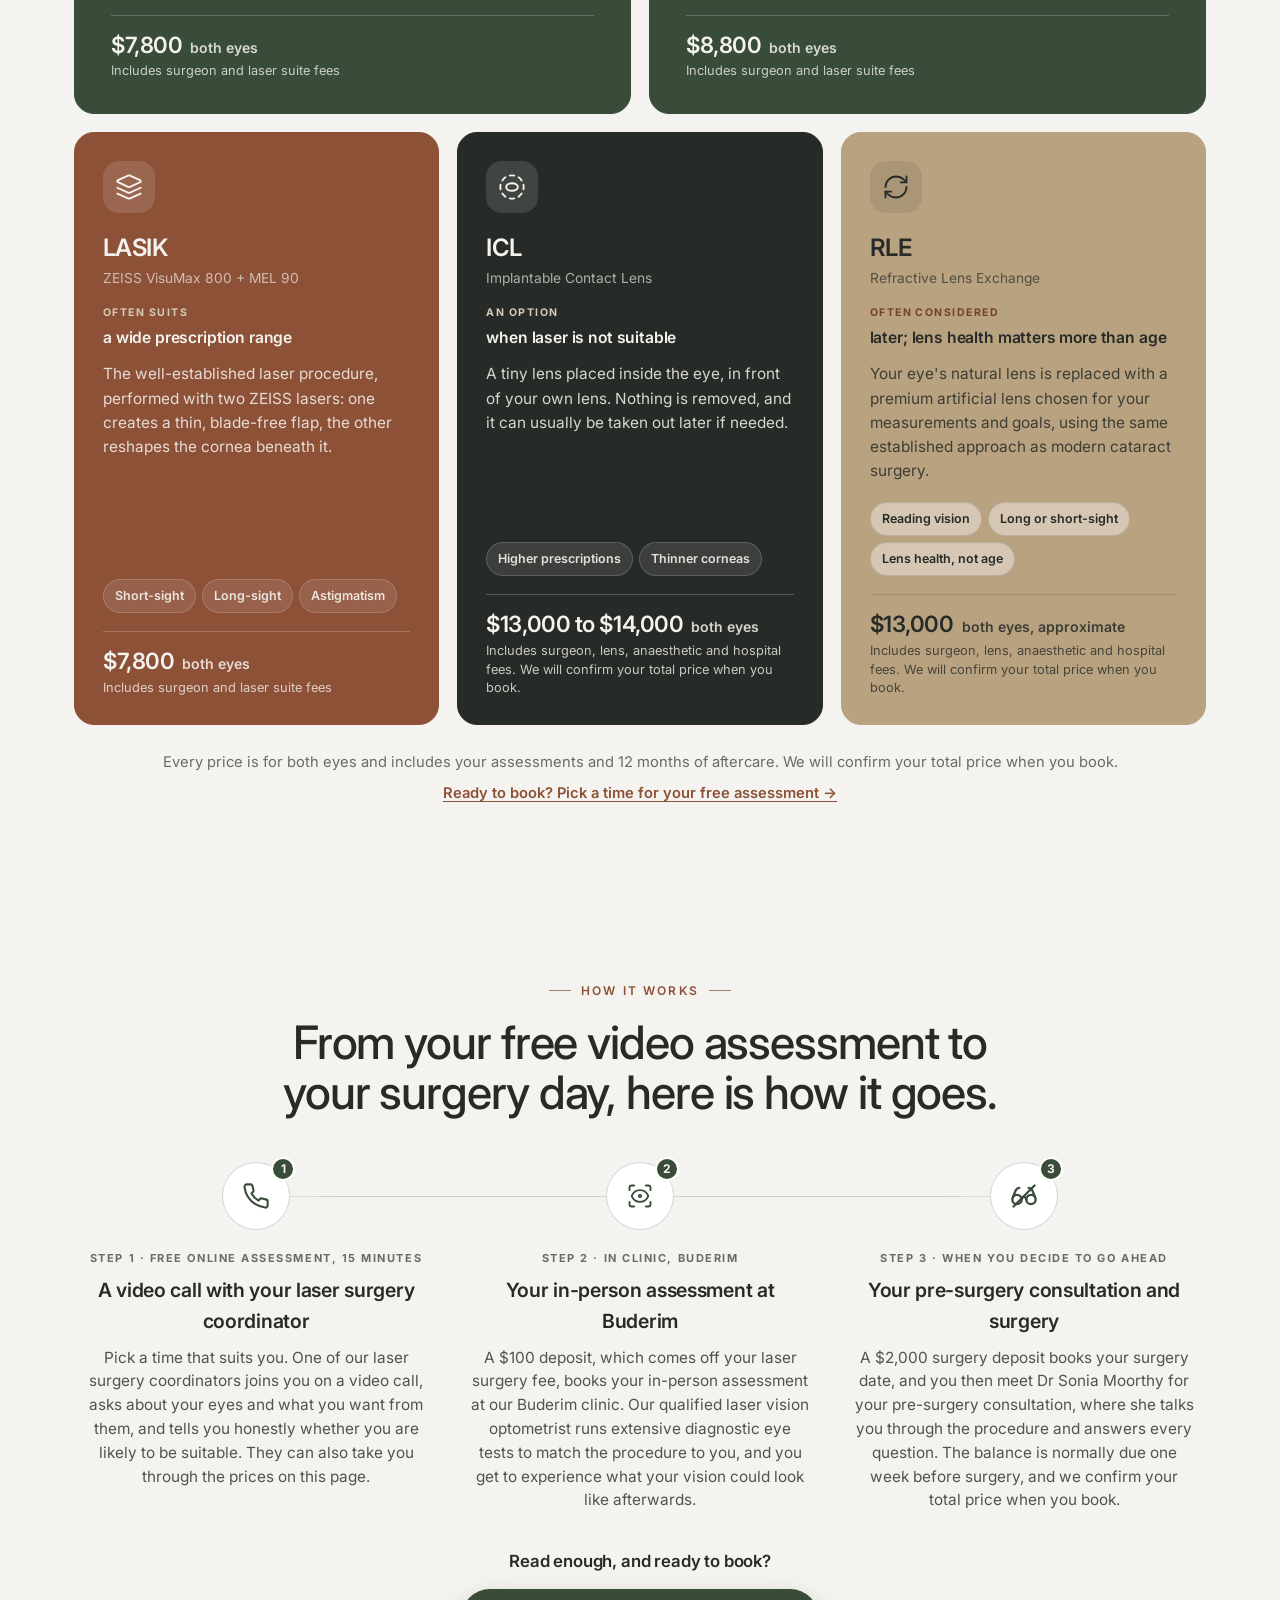
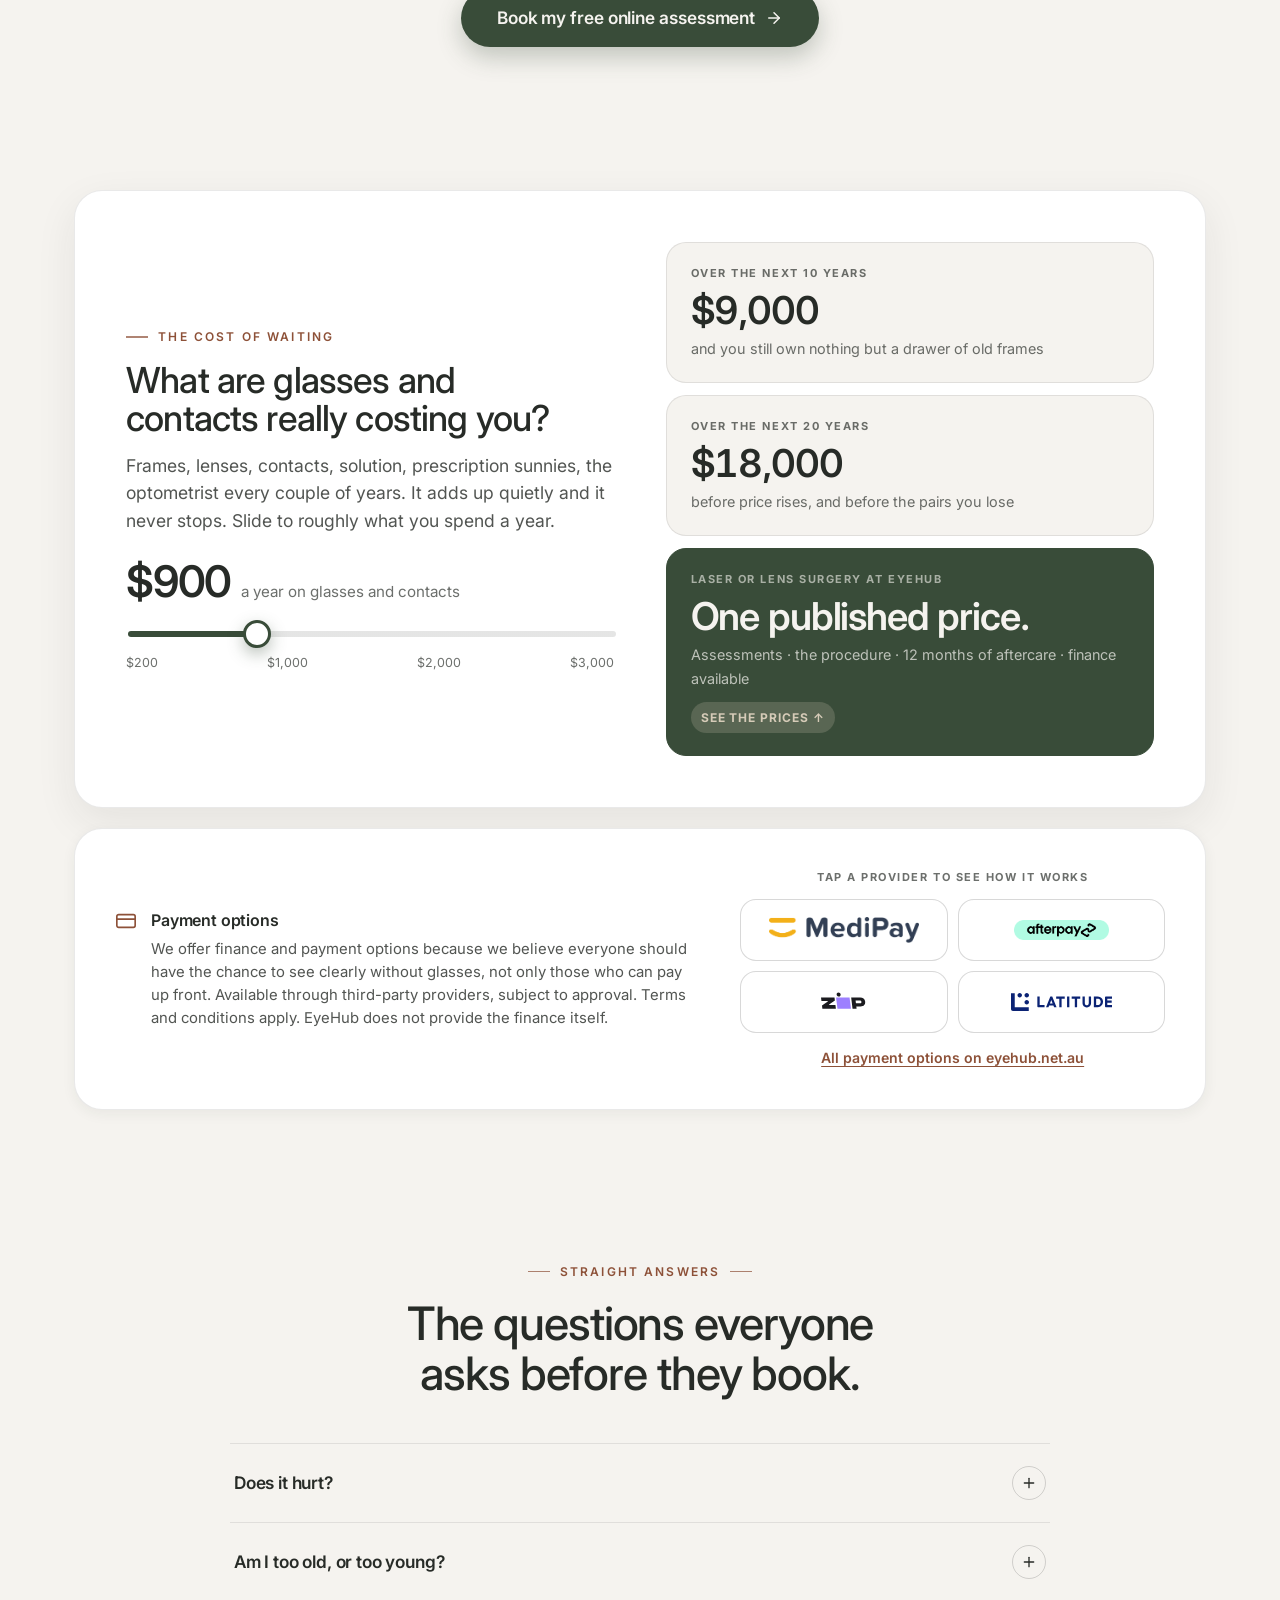
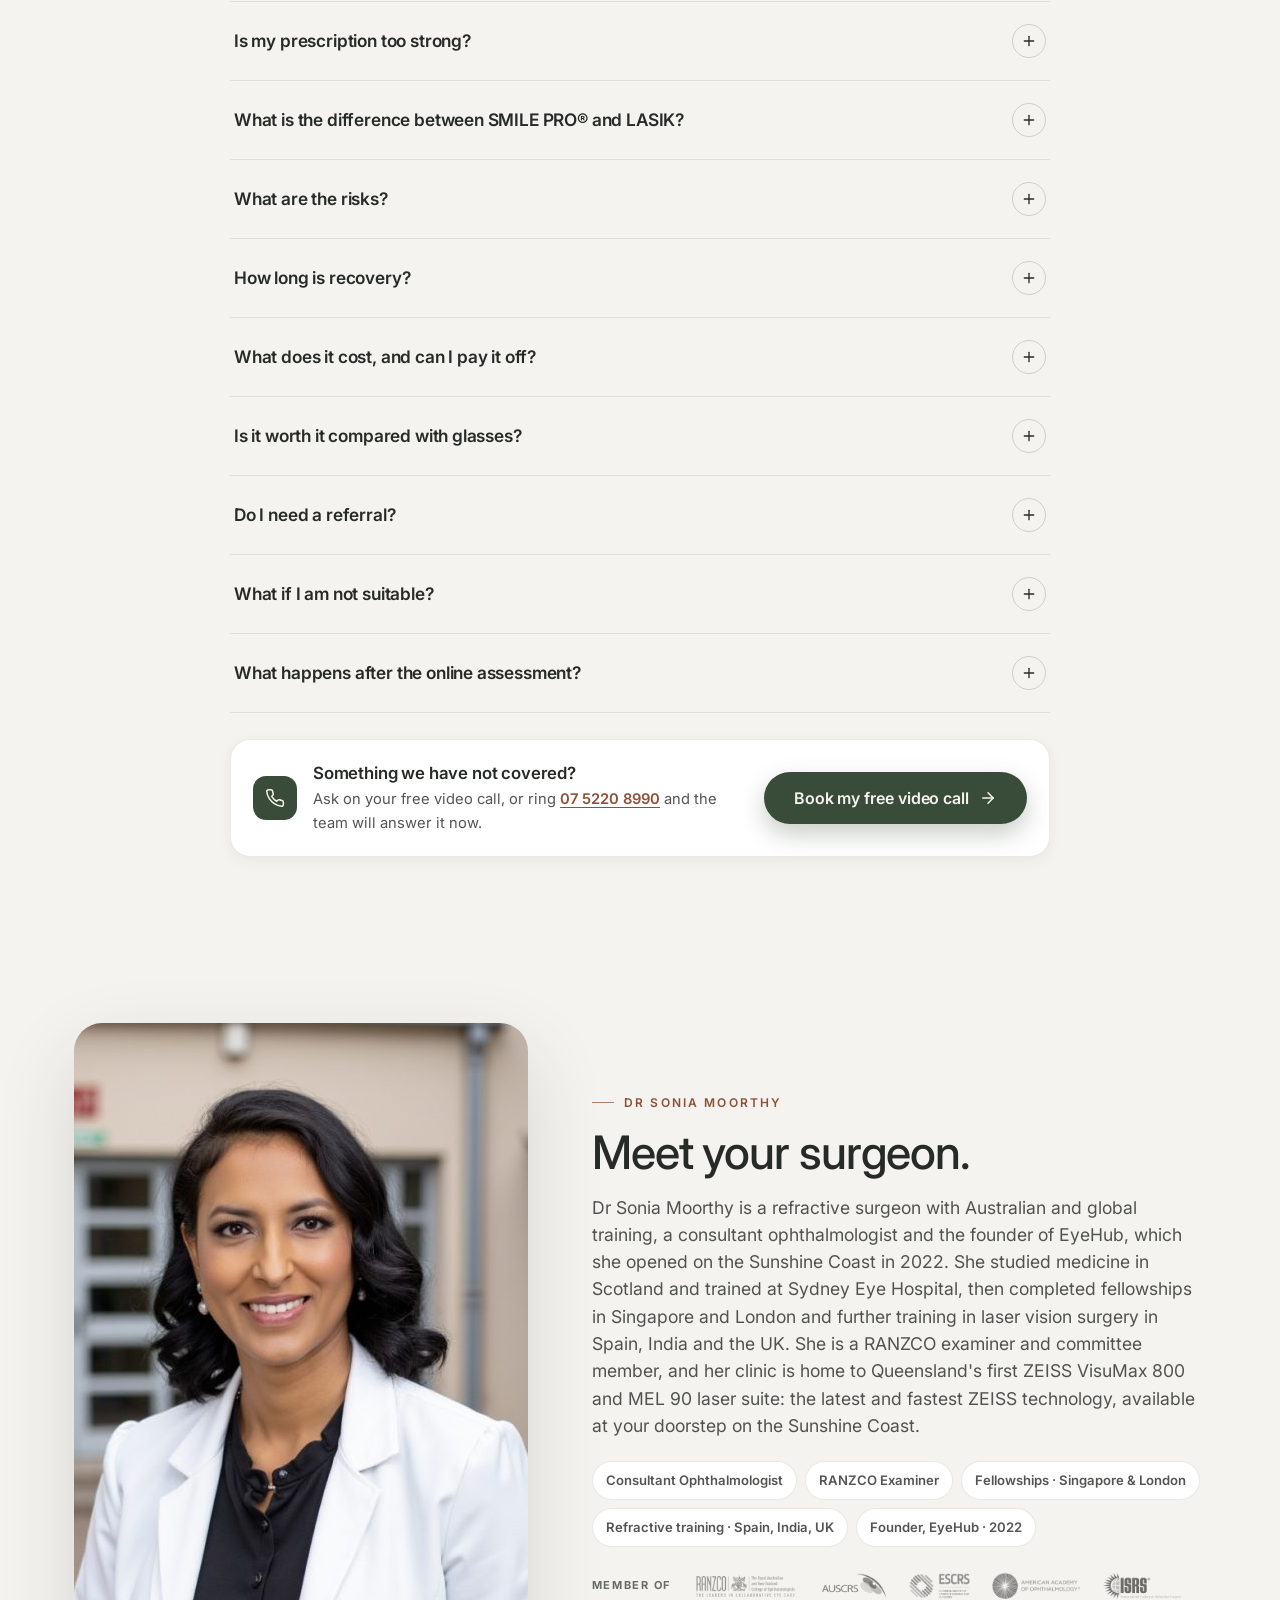
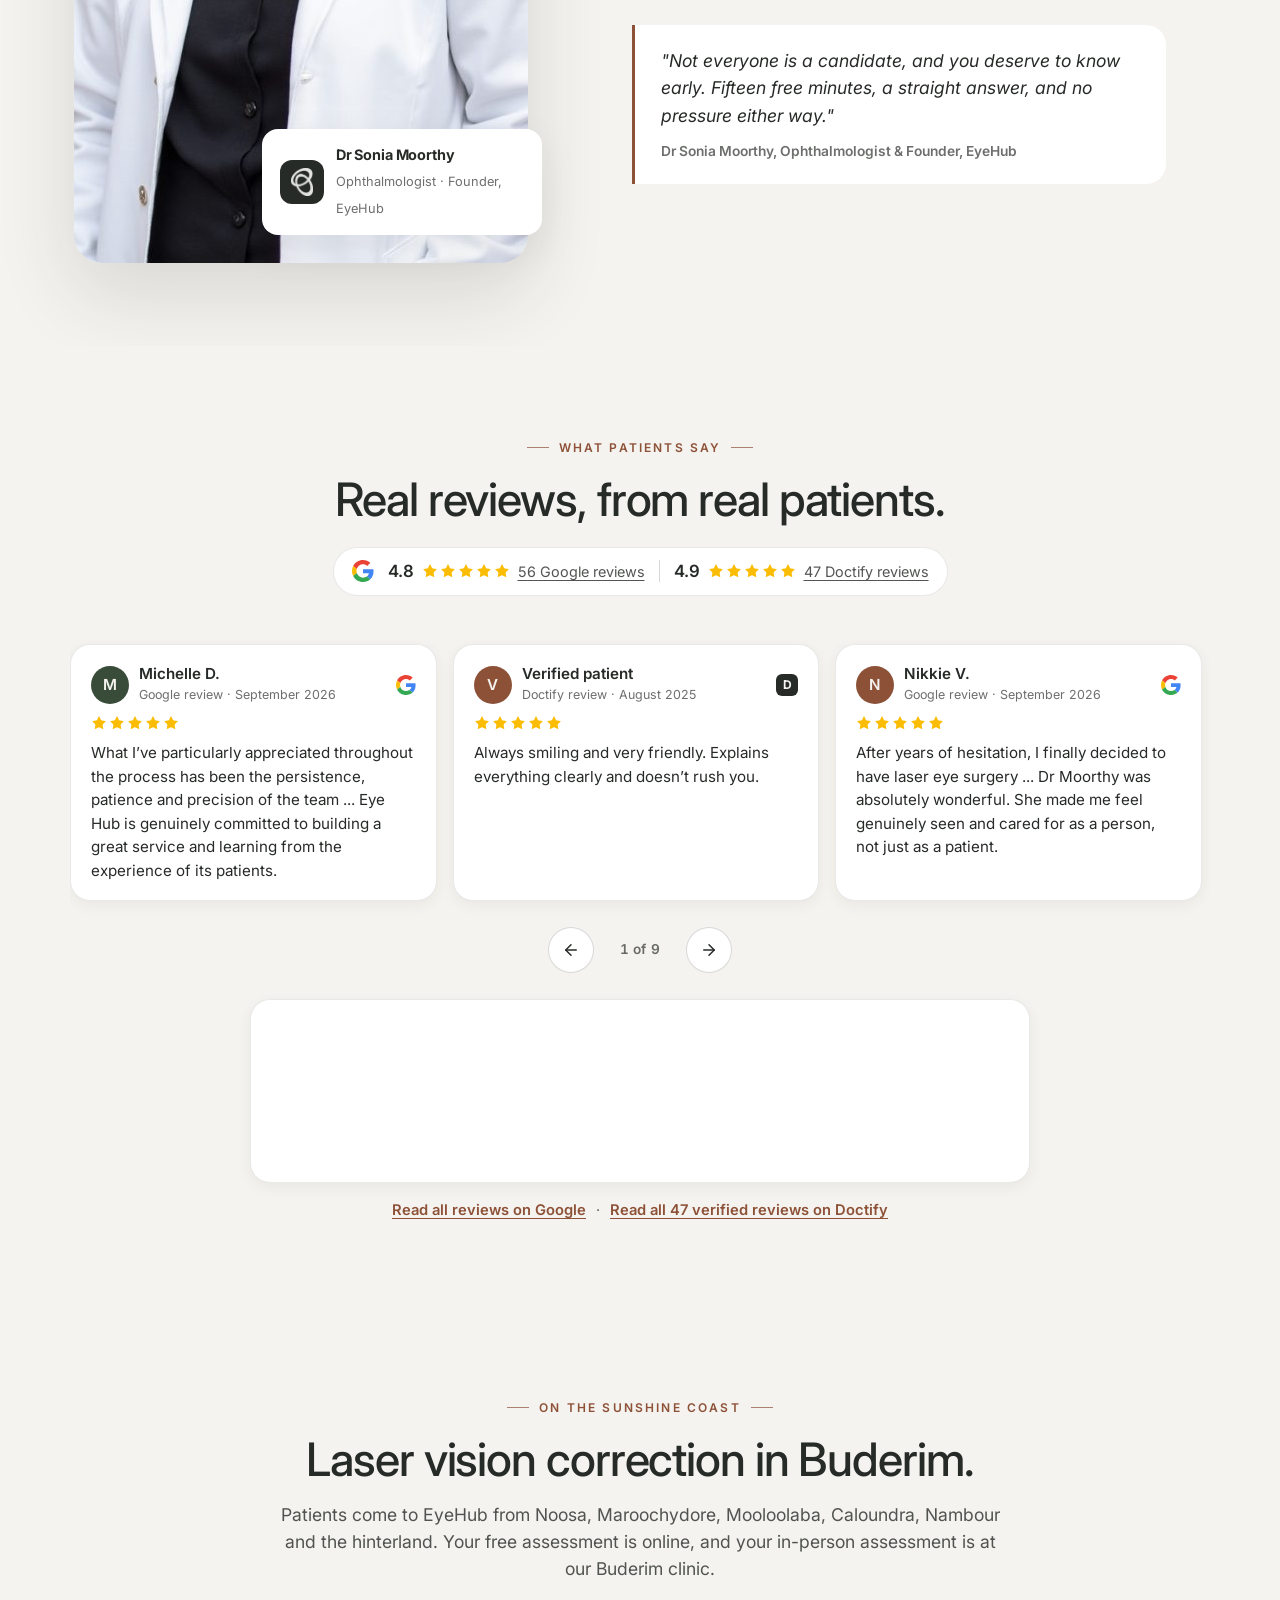
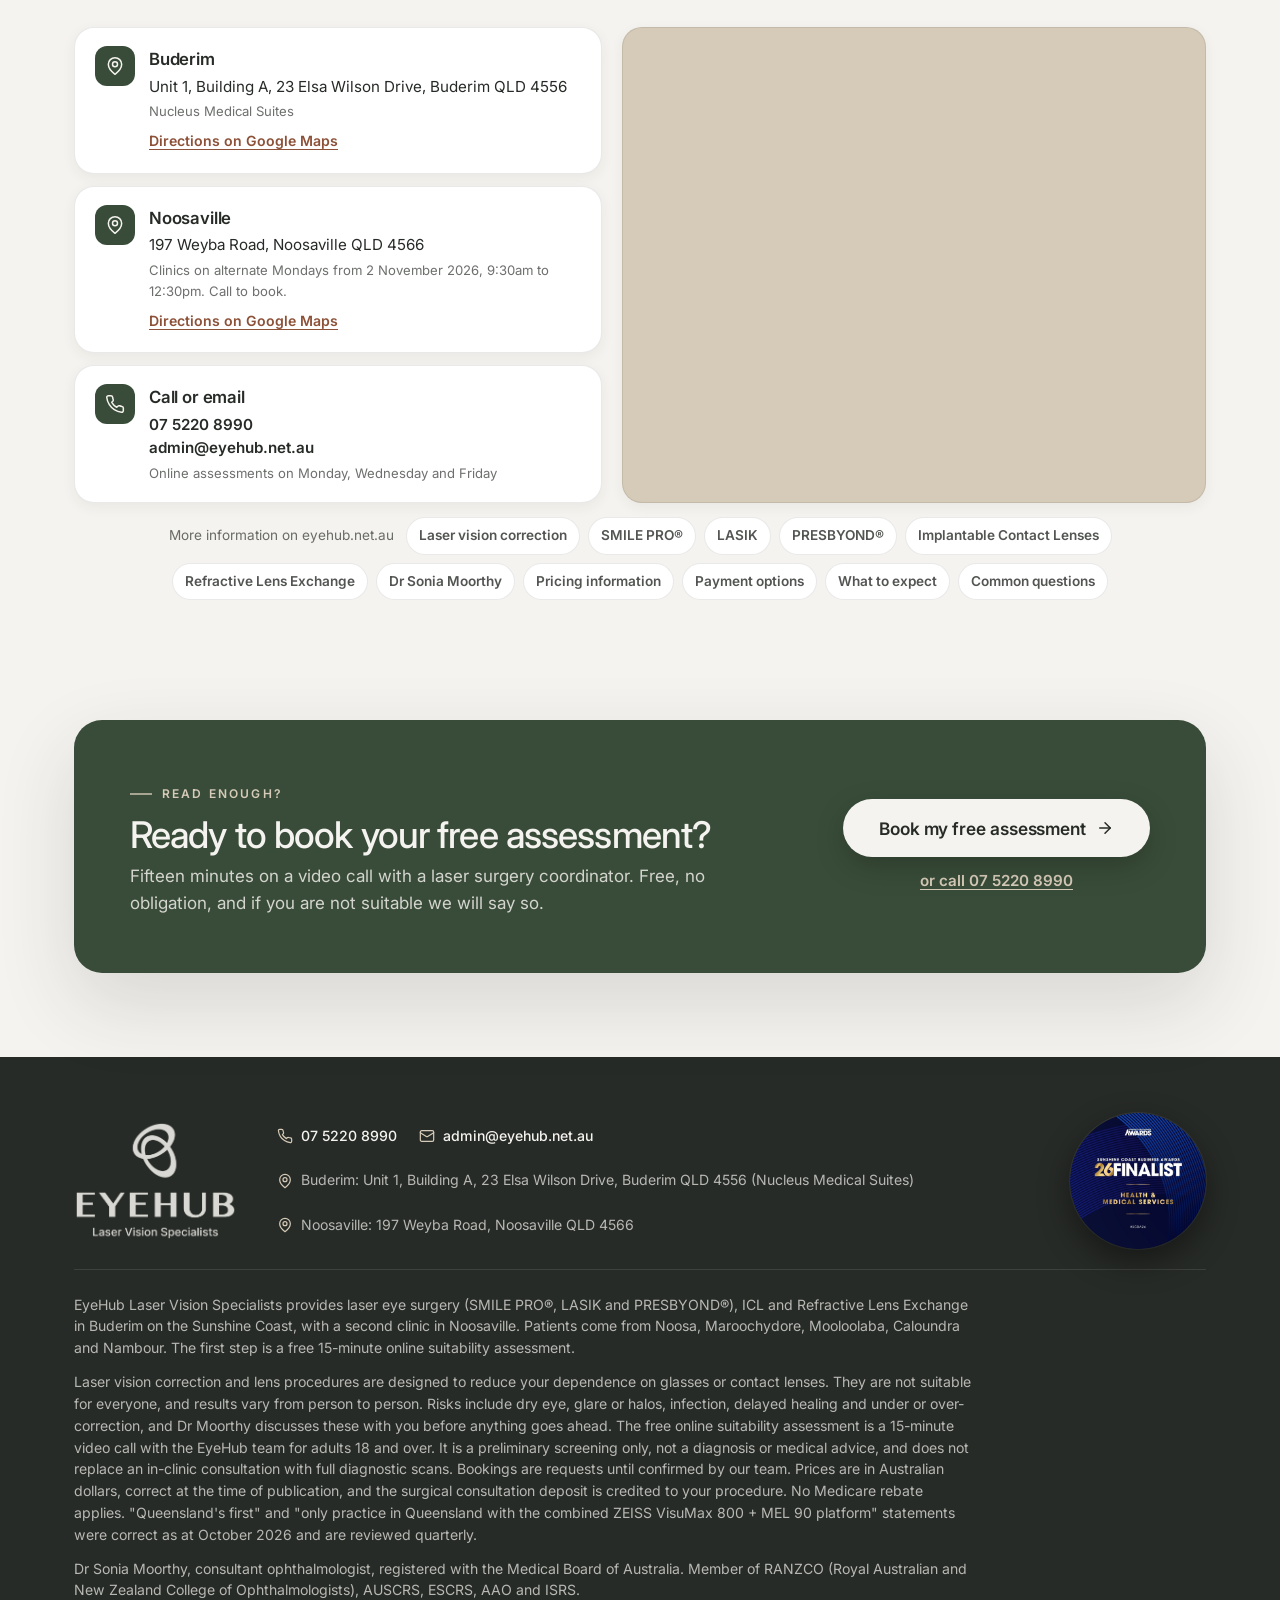
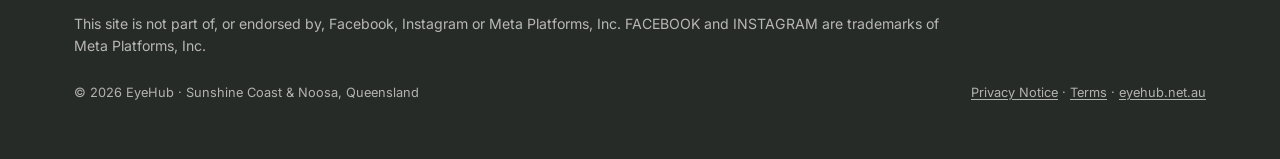
==== commit 51bf5a88: "v2 layout from Harry's notes (v39): check in the hero, diary under it, prices on the procedure cards" ====
--- a/index.html
+++ b/index.html
@@ -32,10 +32,10 @@
   <script>document.documentElement.classList.add('js')</script>
   <link rel="preload" as="image" href="assets/img/hero-texture.webp" media="(min-width: 981px)">
   <link rel="preload" as="image" href="assets/img/hero-texture-mobile.webp" media="(max-width: 980px)">
-  <link rel="stylesheet" href="assets/css/styles.css?v=38">
+  <link rel="stylesheet" href="assets/css/styles.css?v=39">
   <!-- Your settings (EmailJS keys, phone number, availability) live in assets/js/config.js -->
-  <script src="assets/js/config.js?v=38" defer></script>
-  <script src="assets/js/app.js?v=38" defer onerror="document.documentElement.classList.remove('js')"></script>
+  <script src="assets/js/config.js?v=39" defer></script>
+  <script src="assets/js/app.js?v=39" defer onerror="document.documentElement.classList.remove('js')"></script>
   <script type="application/ld+json">
 {
  "@context": "https://schema.org",
@@ -101,7 +101,7 @@
      "@type": "MedicalProcedure",
      "name": "SMILE PRO® keyhole laser eye surgery",
      "description": "Flap-free keyhole laser vision correction for short-sightedness and astigmatism on the ZEISS VisuMax 800. EyeHub is the only practice in Queensland with the combined ZEISS VisuMax 800 and MEL 90 platform.",
-     "url": "https://eyehub.net.au/our-expertise/refractive-laser/smile-pro/",
+     "url": "https://eyehub.net.au/smile-pro/",
      "provider": {
       "@id": "https://laservisionsurgery.net.au/#clinic"
      }
@@ -110,7 +110,7 @@
      "@type": "MedicalProcedure",
      "name": "LASIK laser eye surgery",
      "description": "Laser vision correction for short-sightedness, long-sightedness and astigmatism, performed with the ZEISS VisuMax 800 and MEL 90 lasers.",
-     "url": "https://eyehub.net.au/our-expertise/refractive-laser/lasik/",
+     "url": "https://eyehub.net.au/lasik/",
      "provider": {
       "@id": "https://laservisionsurgery.net.au/#clinic"
      }
@@ -119,7 +119,7 @@
      "@type": "MedicalProcedure",
      "name": "PRESBYOND® Laser Blended Vision",
      "description": "Laser treatment on the ZEISS MEL 90 designed to reduce reliance on reading glasses, often considered from the mid-40s to around 60. EyeHub is the only practice in Queensland with the combined ZEISS VisuMax 800 and MEL 90 platform.",
-     "url": "https://eyehub.net.au/our-expertise/refractive-laser/presbyond/",
+     "url": "https://eyehub.net.au/presbyond/",
      "provider": {
       "@id": "https://laservisionsurgery.net.au/#clinic"
      }
@@ -128,7 +128,7 @@
      "@type": "MedicalProcedure",
      "name": "Implantable Contact Lenses (ICL)",
      "description": "A lens placed inside the eye for higher prescriptions or thinner corneas, when laser eye surgery is not suitable.",
-     "url": "https://eyehub.net.au/our-expertise/refractive-laser/implantable-contact-lenses-icl/",
+     "url": "https://eyehub.net.au/implantable-contact-lenses-icl/",
      "provider": {
       "@id": "https://laservisionsurgery.net.au/#clinic"
      }
@@ -431,202 +431,217 @@
           <a class="gpill" href="https://www.doctify.com/au/specialist/sonia-moorthy/reviews" target="_blank" rel="noopener" aria-label="Rated 4.9 on Doctify from 47 reviews"><span class="d" aria-hidden="true">D</span><b>4.9</b><span class="stars5" aria-hidden="true"><svg><use href="#i-starf"/></svg><svg><use href="#i-starf"/></svg><svg><use href="#i-starf"/></svg><svg><use href="#i-starf"/></svg><svg><use href="#i-starf"/></svg></span><span class="n">47 Doctify reviews</span></a>
         </div>
       </div>
-      <div id="book" class="fade-up" style="--d:.35s">
+      <div class="tune fade-up" id="tune" style="--d:.35s">
+        <div class="tune-card">
+          <div class="tune-head">
+            <span class="eyebrow">Am I suitable?</span>
+            <h2 class="h2">Find out in five taps.</h2>
+            <p>No name, no email. An honest steer on whether laser is likely to be an option for you.</p>
+          </div>
+          <div class="tune-prog" aria-hidden="true"><span class="on"></span><span></span><span></span><span></span><span></span></div>
+          <div class="tune-q" data-q="1">
+            <p class="tune-label" id="tune-q1">1 of 5 · I wear</p>
+            <div class="tune-opts" role="group" aria-labelledby="tune-q1">
+              <button type="button" class="tune-opt" aria-pressed="false" data-persona="glasses"><svg><use href="#i-glasses"/></svg><b>Glasses</b></button>
+              <button type="button" class="tune-opt" aria-pressed="false" data-persona="contacts"><svg><use href="#i-drop"/></svg><b>Contacts</b></button>
+              <button type="button" class="tune-opt" aria-pressed="false" data-persona="both"><svg><use href="#i-both"/></svg><b>Both</b></button>
+              <button type="button" class="tune-opt" aria-pressed="false" data-persona="readers"><svg><use href="#i-book"/></svg><b>Reading glasses</b></button>
+            </div>
+          </div>
+          <div class="tune-q" data-q="2" hidden>
+            <p class="tune-label" id="tune-q2">2 of 5 · My eyes are</p>
+            <div class="tune-opts rx" role="group" aria-labelledby="tune-q2">
+              <button type="button" class="tune-opt" aria-pressed="false" data-rx="short"><b>Short-sighted</b><small>far away is blurry</small></button>
+              <button type="button" class="tune-opt" aria-pressed="false" data-rx="long"><b>Long-sighted</b><small>up close is harder</small></button>
+              <button type="button" class="tune-opt" aria-pressed="false" data-rx="astig"><b>Astigmatism</b><small>blurry at every distance</small></button>
+              <button type="button" class="tune-opt" aria-pressed="false" data-rx="reading"><b>Fine, except reading</b><small>menus, phone, labels</small></button>
+              <button type="button" class="tune-opt" aria-pressed="false" data-rx="unsure"><b>Not sure</b><small>that is fine</small></button>
+            </div>
+          </div>
+          <div class="tune-q" data-q="3" hidden>
+            <p class="tune-label" id="tune-q3">3 of 5 · My age</p>
+            <div class="tune-opts stack" role="group" aria-labelledby="tune-q3">
+              <button type="button" class="tune-opt" aria-pressed="false" data-age="u18"><b>Under 18</b></button>
+              <button type="button" class="tune-opt" aria-pressed="false" data-age="a1839"><b>18 to 39</b></button>
+              <button type="button" class="tune-opt" aria-pressed="false" data-age="a4060"><b>40 to 60</b></button>
+              <button type="button" class="tune-opt" aria-pressed="false" data-age="o60"><b>Over 60</b></button>
+            </div>
+          </div>
+          <div class="tune-q" data-q="4" hidden>
+            <p class="tune-label" id="tune-q4">4 of 5 · My prescription has been stable for the last 12 months</p>
+            <div class="tune-opts three stack" role="group" aria-labelledby="tune-q4">
+              <button type="button" class="tune-opt" aria-pressed="false" data-stable="yes"><b>Yes</b><small>no real change</small></button>
+              <button type="button" class="tune-opt" aria-pressed="false" data-stable="no"><b>No</b><small>it changed recently</small></button>
+              <button type="button" class="tune-opt" aria-pressed="false" data-stable="unsure"><b>Not sure</b><small>we can check</small></button>
+            </div>
+          </div>
+          <div class="tune-q" data-q="5" hidden>
+            <p class="tune-label" id="tune-q5">5 of 5 · Have you been told you have keratoconus, cataracts, glaucoma or another eye condition?</p>
+            <div class="tune-opts three stack" role="group" aria-labelledby="tune-q5">
+              <button type="button" class="tune-opt" aria-pressed="false" data-cond="no"><b>No</b></button>
+              <button type="button" class="tune-opt" aria-pressed="false" data-cond="yes"><b>Yes</b></button>
+              <button type="button" class="tune-opt" aria-pressed="false" data-cond="unsure"><b>Not sure</b></button>
+            </div>
+          </div>
+          <div class="tune-result" hidden aria-live="polite">
+            <div class="tune-summary">
+              <span class="tune-check"><svg><use href="#i-check"/></svg></span>
+              <div><b data-tune-title></b><span data-tune-sub></span></div>
+            </div>
+            <div class="tune-actions">
+              <a class="btn btn-primary" href="#book" data-book data-suit-book>Book my free assessment <svg><use href="#i-arrow"/></svg></a>
+              <a class="btn btn-primary" href="tel:0752208990" data-suit-call hidden><svg><use href="#i-phone"/></svg> Call 07 5220 8990</a>
+              <a class="tune-jump" href="#procedures" data-suit-more>Or keep reading ↓</a>
+              <button type="button" class="tune-reset" data-tune-reset>Change my answers</button>
+            </div>
+          </div>
+          <div class="tune-foot"><button type="button" class="tune-back" data-tune-back hidden>Back</button><span>Five questions, about 20 seconds</span></div>
+        </div>
+      </div>
+    </div>
+  </section>
+
+  <!-- ================= DIARY ================= -->
+  <section class="section final book-band" id="book-section">
+    <div class="final-bg" aria-hidden="true"><img loading="lazy" decoding="async" src="assets/img/kitesurfer.webp" alt=""></div>
+    <div class="container">
+      <div class="on-dark book-copy" style="background:transparent">
+        <span class="eyebrow reveal">Ready to book?</span>
+        <h2 class="h2 reveal mt-2" style="--i:1">Fifteen minutes now, and you will have a clearer idea of where you stand.</h2>
+        <p class="lead reveal mt-2" style="--i:2">Free, from home, no obligation. If you are likely to be suitable, we will take you through your options and the prices. If you are not, we will tell you that too.</p>
+        <ul class="ok-list reveal" style="--i:3">
+          <li><svg><use href="#i-check"/></svg>Free · 15 minutes · online from anywhere</li>
+          <li><svg><use href="#i-check"/></svg>Confirmed by the EyeHub team within one business day</li>
+          <li><svg><use href="#i-check"/></svg>The only practice in Queensland with the combined ZEISS VisuMax 800 + MEL 90 platform</li>
+        </ul>
+        <a class="book-skip reveal" style="--i:4" href="#procedures">Not ready yet? Keep reading ↓</a>
+      </div>
+      <div id="book" class="reveal-scale">
         <div class="booking" data-booking><div class="bk-fallback"><div class="booking-head"><div><h2>Book your free online assessment</h2><p>Call <a href="tel:0752208990"><b>07 5220 8990</b></a> or email <a href="mailto:admin@eyehub.net.au?subject=Free%20online%20suitability%20assessment"><b>admin@eyehub.net.au</b></a> with two times that suit, on a Monday, Wednesday or Friday. We confirm within one business day.</p></div><span class="free-pill">Free</span></div></div></div>
       </div>
     </div>
   </section>
 
-  <!-- ================= TUNER ================= -->
-  <section class="tune" id="tune">
-    <div class="container">
-      <div class="tune-card reveal">
-        <div class="tune-head">
-          <span class="eyebrow">Am I suitable?</span>
-          <h2 class="h2">Find out in five taps.</h2>
-          <p>No name, no email. An honest steer on whether laser is likely to be an option for you, and the page adjusts to your eyes as you go.</p>
-        </div>
-        <div class="tune-q" data-q="1">
-          <p class="tune-label" id="tune-q1">1 of 5 · I wear</p>
-          <div class="tune-opts" role="group" aria-labelledby="tune-q1">
-            <button type="button" class="tune-opt" aria-pressed="false" data-persona="glasses"><svg><use href="#i-glasses"/></svg><b>Glasses</b></button>
-            <button type="button" class="tune-opt" aria-pressed="false" data-persona="contacts"><svg><use href="#i-drop"/></svg><b>Contacts</b></button>
-            <button type="button" class="tune-opt" aria-pressed="false" data-persona="both"><svg><use href="#i-both"/></svg><b>Both</b></button>
-            <button type="button" class="tune-opt" aria-pressed="false" data-persona="readers"><svg><use href="#i-book"/></svg><b>Reading glasses</b></button>
-          </div>
-        </div>
-        <div class="tune-q" data-q="2" hidden>
-          <p class="tune-label" id="tune-q2">2 of 5 · My eyes are</p>
-          <div class="tune-opts rx" role="group" aria-labelledby="tune-q2">
-            <button type="button" class="tune-opt" aria-pressed="false" data-rx="short"><b>Short-sighted</b><small>far away is blurry</small></button>
-            <button type="button" class="tune-opt" aria-pressed="false" data-rx="long"><b>Long-sighted</b><small>up close is harder</small></button>
-            <button type="button" class="tune-opt" aria-pressed="false" data-rx="astig"><b>Astigmatism</b><small>blurry at every distance</small></button>
-            <button type="button" class="tune-opt" aria-pressed="false" data-rx="reading"><b>Fine, except reading</b><small>menus, phone, labels</small></button>
-            <button type="button" class="tune-opt" aria-pressed="false" data-rx="unsure"><b>Not sure</b><small>that is fine</small></button>
-          </div>
-        </div>
-        <div class="tune-q" data-q="3" hidden>
-          <p class="tune-label" id="tune-q3">3 of 5 · My age</p>
-          <div class="tune-opts stack" role="group" aria-labelledby="tune-q3">
-            <button type="button" class="tune-opt" aria-pressed="false" data-age="u18"><b>Under 18</b></button>
-            <button type="button" class="tune-opt" aria-pressed="false" data-age="a1839"><b>18 to 39</b></button>
-            <button type="button" class="tune-opt" aria-pressed="false" data-age="a4060"><b>40 to 60</b></button>
-            <button type="button" class="tune-opt" aria-pressed="false" data-age="o60"><b>Over 60</b></button>
-          </div>
-        </div>
-        <div class="tune-q" data-q="4" hidden>
-          <p class="tune-label" id="tune-q4">4 of 5 · My prescription has been stable for the last 12 months</p>
-          <div class="tune-opts three stack" role="group" aria-labelledby="tune-q4">
-            <button type="button" class="tune-opt" aria-pressed="false" data-stable="yes"><b>Yes</b><small>no real change</small></button>
-            <button type="button" class="tune-opt" aria-pressed="false" data-stable="no"><b>No</b><small>it changed recently</small></button>
-            <button type="button" class="tune-opt" aria-pressed="false" data-stable="unsure"><b>Not sure</b><small>we can check</small></button>
-          </div>
-        </div>
-        <div class="tune-q" data-q="5" hidden>
-          <p class="tune-label" id="tune-q5">5 of 5 · Have you been told you have keratoconus, cataracts, glaucoma or another eye condition?</p>
-          <div class="tune-opts three stack" role="group" aria-labelledby="tune-q5">
-            <button type="button" class="tune-opt" aria-pressed="false" data-cond="no"><b>No</b></button>
-            <button type="button" class="tune-opt" aria-pressed="false" data-cond="yes"><b>Yes</b></button>
-            <button type="button" class="tune-opt" aria-pressed="false" data-cond="unsure"><b>Not sure</b></button>
-          </div>
-        </div>
-        <div class="tune-result" hidden aria-live="polite">
-          <div class="tune-summary">
-            <span class="tune-check"><svg><use href="#i-check"/></svg></span>
-            <div><b data-tune-title></b><span data-tune-sub></span></div>
-          </div>
-          <div class="tune-actions">
-            <a class="btn btn-primary" href="#book" data-book data-suit-book>Book my free online assessment <svg><use href="#i-arrow"/></svg></a>
-            <a class="btn btn-primary" href="tel:0752208990" data-suit-call hidden><svg><use href="#i-phone"/></svg> Call 07 5220 8990</a>
-            <a class="tune-jump" href="#procedures" data-suit-more>Or keep reading ↓</a>
-            <button type="button" class="tune-reset" data-tune-reset>Change my answers</button>
-          </div>
-        </div>
+  <!-- ================= PROCEDURES ================= -->
+  <section class="section" id="procedures">
+    <div class="container">
+      <div class="section-head reveal">
+        <span class="eyebrow center">Your options</span>
+        <h2 class="h2">The five procedures, and what each one costs.</h2>
+        <p class="lead">You do not have to work out which one you need. The diagnostic tests at your in-person assessment match the procedure to your eyes. EyeHub has Queensland's first ZEISS VisuMax 800 and MEL 90 laser suite, and two lens options.</p>
+      </div>
+
+      <div class="match reveal" role="group" aria-labelledby="match-label">
+        <p class="match-label" id="match-label" data-match-label>Tap what sounds like you to see what is often considered</p>
+        <button type="button" class="match-chip" aria-pressed="false" data-rx="short" data-match="smile lasik icl">Short-sighted</button>
+        <button type="button" class="match-chip" aria-pressed="false" data-rx="astig" data-match="smile lasik">Astigmatism</button>
+        <button type="button" class="match-chip" aria-pressed="false" data-rx="long" data-match="lasik rle">Long-sighted</button>
+        <button type="button" class="match-chip" aria-pressed="false" data-rx="reading" data-match="presbyond rle">Reading glasses</button>
+        <button type="button" class="match-chip" aria-pressed="false" data-rx="nolaser" data-match="icl rle">Told laser is not for me</button>
+      </div>
+
+      <div class="opt-grid">
+        <article class="opt lead forest reveal" style="--i:1" data-proc="smile">
+          <div class="opt-top"><span class="opt-ic"><svg><use href="#p-smile"/></svg></span><span class="opt-badge">First in Queensland</span></div>
+          <h3>SMILE PRO<sup>®</sup></h3>
+          <p class="opt-tech">ZEISS VisuMax 800 · keyhole, flap-free laser</p>
+          <p class="opt-suits"><span>Often suits</span>active, short-sighted eyes</p>
+          <button type="button" class="opt-more" aria-expanded="false"><span class="lbl">What it involves</span><svg><use href="#i-plus"/></svg></button>
+          <p class="opt-desc">Keyhole laser correction for short-sightedness and astigmatism. A small incision and no corneal flap, which is why it is often considered by people who surf, swim or play sport.</p>
+          <ul class="opt-list">
+            <li><svg><use href="#i-check"/></svg>No corneal flap, just a keyhole incision a few millimetres wide</li>
+            <li><svg><use href="#i-check"/></svg>Flap-free, so often considered by surfers and swimmers</li>
+          </ul>
+          <ul class="opt-pills"><li>Short-sight</li><li>Astigmatism</li></ul>
+          <p class="opt-price"><b>$7,800</b><span>both eyes</span><small>Includes surgeon and laser suite fees</small></p>
+        </article>
+
+        <article class="opt lead forest reveal" style="--i:2" data-proc="presbyond">
+          <div class="opt-top"><span class="opt-ic"><svg><use href="#p-presbyond"/></svg></span><span class="opt-badge">First in Queensland</span></div>
+          <h3>PRESBYOND<sup>®</sup></h3>
+          <p class="opt-tech">ZEISS MEL 90 · Laser Blended Vision</p>
+          <p class="opt-suits"><span>Often considered</span>from the mid-40s to around 60</p>
+          <button type="button" class="opt-more" aria-expanded="false"><span class="lbl">What it involves</span><svg><use href="#i-plus"/></svg></button>
+          <p class="opt-desc">For the years when reading glasses start following you around. One eye is set for distance, the other for near, and your brain blends the two.</p>
+          <ul class="opt-list">
+            <li><svg><use href="#i-check"/></svg>Designed to reduce reliance on reading glasses</li>
+            <li><svg><use href="#i-check"/></svg>Matched to how you use your eyes, at work and at home</li>
+          </ul>
+          <ul class="opt-pills"><li>Reading vision</li><li>Mid-40s to around 60</li></ul>
+          <p class="opt-price"><b>$8,800</b><span>both eyes</span><small>Includes surgeon and laser suite fees</small></p>
+        </article>
+
+        <article class="opt brown reveal" style="--i:3" data-proc="lasik">
+          <div class="opt-top"><span class="opt-ic"><svg><use href="#p-lasik"/></svg></span></div>
+          <h3>LASIK</h3>
+          <p class="opt-tech">ZEISS VisuMax 800 + MEL 90</p>
+          <p class="opt-suits"><span>Often suits</span>a wide prescription range</p>
+          <button type="button" class="opt-more" aria-expanded="false"><span class="lbl">What it involves</span><svg><use href="#i-plus"/></svg></button>
+          <p class="opt-desc">The well-established laser procedure, performed with two ZEISS lasers: one creates a thin, blade-free flap, the other reshapes the cornea beneath it.</p>
+          <ul class="opt-pills"><li>Short-sight</li><li>Long-sight</li><li>Astigmatism</li></ul>
+          <p class="opt-price"><b>$7,800</b><span>both eyes</span><small>Includes surgeon and laser suite fees</small></p>
+        </article>
+
+        <article class="opt charcoal reveal" style="--i:4" data-proc="icl">
+          <div class="opt-top"><span class="opt-ic"><svg><use href="#p-icl"/></svg></span></div>
+          <h3>ICL</h3>
+          <p class="opt-tech">Implantable Contact Lens</p>
+          <p class="opt-suits"><span>An option</span>when laser is not suitable</p>
+          <button type="button" class="opt-more" aria-expanded="false"><span class="lbl">What it involves</span><svg><use href="#i-plus"/></svg></button>
+          <p class="opt-desc">A tiny lens placed inside the eye, in front of your own lens. Nothing is removed, and it can usually be taken out later if needed.</p>
+          <ul class="opt-pills"><li>Higher prescriptions</li><li>Thinner corneas</li></ul>
+          <p class="opt-price"><b>$13,000 to $14,000</b><span>both eyes</span><small>Includes surgeon, lens, anaesthetic and hospital fees. We will confirm your total price when you book.</small></p>
+        </article>
+
+        <article class="opt gold reveal" style="--i:5" data-proc="rle">
+          <div class="opt-top"><span class="opt-ic"><svg><use href="#p-rle"/></svg></span></div>
+          <h3>RLE</h3>
+          <p class="opt-tech">Refractive Lens Exchange</p>
+          <p class="opt-suits"><span>Often considered</span>later; lens health matters more than age</p>
+          <button type="button" class="opt-more" aria-expanded="false"><span class="lbl">What it involves</span><svg><use href="#i-plus"/></svg></button>
+          <p class="opt-desc">Your eye's natural lens is replaced with a premium artificial lens chosen for your measurements and goals, using the same established approach as modern cataract surgery.</p>
+          <ul class="opt-pills"><li>Reading vision</li><li>Long or short-sight</li><li>Lens health, not age</li></ul>
+          <p class="opt-price"><b>$13,000</b><span>both eyes, approximate</span><small>Includes surgeon, lens, anaesthetic and hospital fees. We will confirm your total price when you book.</small></p>
+        </article>
+      </div>
+
+      <div class="opt-foot reveal">
+        <p>Every price is for both eyes and includes your assessments and 12 months of aftercare. We will confirm your total price when you book.</p>
+        <a href="#book" data-book>Ready to book? Pick a time for your free assessment →</a>
       </div>
     </div>
   </section>
 
-  <!-- ================= TRUST BAR ================= -->
-  <section class="trust" id="trust">
-    <div class="container">
-      <div class="trust-inner reveal">
-        <p>Dr Sonia Moorthy, consultant ophthalmologist &amp; laser vision specialist, RANZCO examiner, is a member of</p>
-        <div class="trust-logos">
-          <img loading="lazy" decoding="async" src="assets/img/logo-ranzco.png" width="278" height="68" alt="RANZCO, Royal Australian and New Zealand College of Ophthalmologists">
-          <img loading="lazy" decoding="async" src="assets/img/logo-auscrs.png" width="173" height="68" alt="AUSCRS, Australasian Society of Cataract and Refractive Surgeons">
-          <img loading="lazy" decoding="async" src="assets/img/logo-escrs.png" width="159" height="68" alt="ESCRS, European Society of Cataract and Refractive Surgeons">
-          <img loading="lazy" decoding="async" src="assets/img/logo-aao.png" width="234" height="68" alt="American Academy of Ophthalmology">
-          <img loading="lazy" decoding="async" src="assets/img/logo-isrs.png" width="203" height="68" alt="ISRS, International Society of Refractive Surgery">
-        </div>
-      </div>
-    </div>
-  </section>
-
-  <!-- ================= BLUR TO CLEAR ================= -->
-  <section class="compare-section" id="compare">
+  <!-- ================= HOW IT WORKS ================= -->
+  <section class="section how" id="how">
     <div class="container">
       <div class="section-head reveal">
-        <span class="eyebrow center">See the difference</span>
-        <h2 class="h2">Drag to see the difference.</h2>
-        <p class="lead">Your mornings, your drive and your surf, without reaching for glasses first.</p>
-      </div>
-      <div class="compare reveal-scale" style="--pos:50%">
-        <img class="blur" draggable="false" loading="lazy" decoding="async" src="assets/img/kitesurfer.webp" alt="" aria-hidden="true">
-        <img class="clear" draggable="false" loading="lazy" decoding="async" src="assets/img/kitesurfer.webp" alt="Kitesurfer on the Sunshine Coast at golden hour">
-        <div class="handle"><div class="knob"><svg><use href="#i-drag"/></svg></div></div>
-        <span class="tag l">Blurry</span>
-        <span class="tag r">Clear</span>
-        <input type="range" min="2" max="98" value="50" step="0.1" aria-label="Drag to compare blurry and clear vision">
-      </div>
-    </div>
-  </section>
-
-  <!-- ================= PAIN ================= -->
-  <section class="section" id="pain">
-    <div class="container">
-      <div class="pain-top">
-        <div>
-          <span class="eyebrow reveal">Sound familiar?</span>
-          <h2 class="h2 reveal mt-2" style="--i:1">The small stuff adds up.</h2>
-          <p class="lead reveal mt-2" style="--i:2">None of these work in isolation. Together, they are why you are reading this page. Tick the ones that make sense to you.</p>
-          <p class="tuned-note reveal" data-tuned-note hidden><svg><use href="#i-sparkle"/></svg><span></span></p>
-        </div>
-        <div class="pain-photo reveal-scale">
-          <img loading="lazy" decoding="async" src="assets/img/surf-couple.jpg" alt="Couple surfing on the Sunshine Coast" width="768" height="794">
-          <div class="pain-float">
-            <span class="ic"><svg><use href="#i-clock"/></svg></span>
-            <div><b>15 minutes, from home</b><span>is all it takes to find out if you can do something about it.</span></div>
-          </div>
-        </div>
-      </div>
-
-      <div class="persona-tabs reveal" role="tablist" aria-label="What do you wear?">
-        <button type="button" class="persona-tab active" role="tab" aria-selected="true" id="tab-glasses" aria-controls="panel-glasses" data-persona="glasses"><svg><use href="#i-glasses"/></svg>Glasses</button>
-        <button type="button" class="persona-tab" role="tab" aria-selected="false" id="tab-contacts" aria-controls="panel-contacts" data-persona="contacts"><svg><use href="#i-drop"/></svg>Contacts</button>
-        <button type="button" class="persona-tab" role="tab" aria-selected="false" id="tab-both" aria-controls="panel-both" data-persona="both"><svg><use href="#i-both"/></svg>Both</button>
-        <button type="button" class="persona-tab" role="tab" aria-selected="false" id="tab-readers" aria-controls="panel-readers" data-persona="readers"><svg><use href="#i-book"/></svg>Readers</button>
-      </div>
-
-      <div class="pain-panel active" role="tabpanel" id="panel-glasses" aria-labelledby="tab-glasses" data-persona="glasses">
-        <h3 class="panel-title">If you wear glasses</h3>
-        <div class="hassle-grid">
-          <button type="button" class="hassle" aria-pressed="false"><span class="hx"><svg><use href="#i-sun"/></svg></span><span class="ht"><b>The 5am fumble</b><span>Patting the bedside table before you can read the time, check the surf, or see your kids' faces.</span></span><span class="tick"><svg><use href="#i-check"/></svg></span></button>
-          <button type="button" class="hassle" aria-pressed="false"><span class="hx"><svg><use href="#i-cloud"/></svg></span><span class="ht"><b>Fogged, every single time</b><span>Coffee steam, the oven door, stepping out of the air conditioning into a Queensland summer. Wipe, and repeat.</span></span><span class="tick"><svg><use href="#i-check"/></svg></span></button>
-          <button type="button" class="hassle" aria-pressed="false"><span class="hx"><svg><use href="#i-wave"/></svg></span><span class="ht"><b>Sunscreen, salt and sand</b><span>Smeared by 9am, scratched by Christmas. The beach is where good glasses go to die.</span></span><span class="tick"><svg><use href="#i-check"/></svg></span></button>
-          <button type="button" class="hassle" aria-pressed="false"><span class="hx"><svg><use href="#i-shade"/></svg></span><span class="ht"><b>Prescription sunnies, or squinting</b><span>Swap pairs at every doorway, or pay for a third pair you will leave on the roof of the car.</span></span><span class="tick"><svg><use href="#i-check"/></svg></span></button>
-          <button type="button" class="hassle" aria-pressed="false"><span class="hx"><svg><use href="#i-rain"/></svg></span><span class="ht"><b>Rain, sweat and sport</b><span>They slide down your nose on a run, fog up on the bike, and cannot come into the surf at all.</span></span><span class="tick"><svg><use href="#i-check"/></svg></span></button>
-          <button type="button" class="hassle" aria-pressed="false"><span class="hx"><svg><use href="#i-search"/></svg></span><span class="ht"><b>"Has anyone seen my glasses?"</b><span>The daily hunt. The pair on your head. The pair the toddler bent. The spare you were sure you packed.</span></span><span class="tick"><svg><use href="#i-check"/></svg></span></button>
-          <button type="button" class="hassle" aria-pressed="false"><span class="hx"><svg><use href="#i-glasses"/></svg></span><span class="ht"><b>Sore nose, sore ears</b><span>Red dents on your nose, frames that slip when you look down, and that ache behind the ears by 3pm.</span></span><span class="tick"><svg><use href="#i-check"/></svg></span></button>
-          <button type="button" class="hassle" aria-pressed="false"><span class="hx"><svg><use href="#i-dollar"/></svg></span><span class="ht"><b>The bill that never ends</b><span>Frames, lenses, coatings, a spare pair. Every couple of years, forever. You never actually pay it off.</span></span><span class="tick"><svg><use href="#i-check"/></svg></span></button>
-        </div>
-      </div>
-
-      <div class="pain-panel" role="tabpanel" id="panel-contacts" aria-labelledby="tab-contacts" data-persona="contacts">
-        <h3 class="panel-title">If you wear contact lenses</h3>
-        <div class="hassle-grid">
-          <button type="button" class="hassle" aria-pressed="false"><span class="hx"><svg><use href="#i-drop"/></svg></span><span class="ht"><b>Gritty by 3pm</b><span>Air conditioning, screens and a long day. By mid-afternoon your eyes feel like sandpaper.</span></span><span class="tick"><svg><use href="#i-check"/></svg></span></button>
-          <button type="button" class="hassle" aria-pressed="false"><span class="hx"><svg><use href="#i-wave"/></svg></span><span class="ht"><b>Salt water roulette</b><span>You know you should not swim in them. You do anyway, then hold your breath every time you duck under a wave.</span></span><span class="tick"><svg><use href="#i-check"/></svg></span></button>
-          <button type="button" class="hassle" aria-pressed="false"><span class="hx"><svg><use href="#i-clock"/></svg></span><span class="ht"><b>The 6am and 10pm ritual</b><span>Wash hands, case, solution, mirror. Twice a day, every day, even when you are exhausted.</span></span><span class="tick"><svg><use href="#i-check"/></svg></span></button>
-          <button type="button" class="hassle" aria-pressed="false"><span class="hx"><svg><use href="#i-moon"/></svg></span><span class="ht"><b>Falling asleep in them</b><span>The couch nap you wake from with lenses glued to your eyes and a day of redness ahead.</span></span><span class="tick"><svg><use href="#i-check"/></svg></span></button>
-          <button type="button" class="hassle" aria-pressed="false"><span class="hx"><svg><use href="#i-dash"/></svg></span><span class="ht"><b>The lost lens</b><span>One torn, or down the sink on a weekend away, and your backup glasses are at home.</span></span><span class="tick"><svg><use href="#i-check"/></svg></span></button>
-          <button type="button" class="hassle" aria-pressed="false"><span class="hx"><svg><use href="#i-bag"/></svg></span><span class="ht"><b>Travel admin for your eyes</b><span>Solution under 100ml, spare lenses, the case, glasses just in case. A whole bag, every trip.</span></span><span class="tick"><svg><use href="#i-check"/></svg></span></button>
-          <button type="button" class="hassle" aria-pressed="false"><span class="hx"><svg><use href="#i-wind"/></svg></span><span class="ht"><b>Hay fever and dusty days</b><span>Every irritant feels ten times worse with a lens sitting on top of it.</span></span><span class="tick"><svg><use href="#i-check"/></svg></span></button>
-          <button type="button" class="hassle" aria-pressed="false"><span class="hx"><svg><use href="#i-dollar"/></svg></span><span class="ht"><b>The subscription you never cancelled</b><span>Boxes of lenses and bottles of solution, month after month, year after year.</span></span><span class="tick"><svg><use href="#i-check"/></svg></span></button>
-        </div>
-      </div>
-
-      <div class="pain-panel" role="tabpanel" id="panel-both" aria-labelledby="tab-both" data-persona="both">
-        <h3 class="panel-title">If you wear both</h3>
-        <div class="hassle-grid">
-          <button type="button" class="hassle" aria-pressed="false"><span class="hx"><svg><use href="#i-sun"/></svg></span><span class="ht"><b>The 5am fumble</b><span>Patting the bedside table before you can read the time, check the surf, or see your kids' faces.</span></span><span class="tick"><svg><use href="#i-check"/></svg></span></button>
-          <button type="button" class="hassle" aria-pressed="false"><span class="hx"><svg><use href="#i-drop"/></svg></span><span class="ht"><b>Gritty by 3pm</b><span>Contacts in for the day, then glasses on the minute you get home because your eyes have had enough.</span></span><span class="tick"><svg><use href="#i-check"/></svg></span></button>
-          <button type="button" class="hassle" aria-pressed="false"><span class="hx"><svg><use href="#i-wave"/></svg></span><span class="ht"><b>Salt water roulette</b><span>Lenses in the surf and a spare pair of glasses waiting on the towel. Neither is a great plan.</span></span><span class="tick"><svg><use href="#i-check"/></svg></span></button>
-          <button type="button" class="hassle" aria-pressed="false"><span class="hx"><svg><use href="#i-cloud"/></svg></span><span class="ht"><b>Fogged, every single time</b><span>Coffee steam, the oven door, stepping out of the air conditioning into a Queensland summer. Wipe, and repeat.</span></span><span class="tick"><svg><use href="#i-check"/></svg></span></button>
-          <button type="button" class="hassle" aria-pressed="false"><span class="hx"><svg><use href="#i-clock"/></svg></span><span class="ht"><b>The 6am and 10pm ritual</b><span>Wash hands, case, solution, mirror. Twice a day, every day, even when you are exhausted.</span></span><span class="tick"><svg><use href="#i-check"/></svg></span></button>
-          <button type="button" class="hassle" aria-pressed="false"><span class="hx"><svg><use href="#i-shade"/></svg></span><span class="ht"><b>Prescription sunnies, or squinting</b><span>Swap pairs at every doorway, or pay for a third pair you will leave on the roof of the car.</span></span><span class="tick"><svg><use href="#i-check"/></svg></span></button>
-          <button type="button" class="hassle" aria-pressed="false"><span class="hx"><svg><use href="#i-bag"/></svg></span><span class="ht"><b>Travel admin for your eyes</b><span>Solution, spare lenses, the case, the glasses, the glasses case. A whole bag, every trip.</span></span><span class="tick"><svg><use href="#i-check"/></svg></span></button>
-          <button type="button" class="hassle" aria-pressed="false"><span class="hx"><svg><use href="#i-dollar"/></svg></span><span class="ht"><b>Paying for both</b><span>Frames and lenses every couple of years, plus boxes of contacts and solution every month. Two bills, forever.</span></span><span class="tick"><svg><use href="#i-check"/></svg></span></button>
-        </div>
-      </div>
-
-      <div class="pain-panel" role="tabpanel" id="panel-readers" aria-labelledby="tab-readers" data-persona="readers">
-        <h3 class="panel-title">If you need reading glasses</h3>
-        <div class="hassle-grid">
-          <button type="button" class="hassle" aria-pressed="false"><span class="hx"><svg><use href="#i-mobile"/></svg></span><span class="ht"><b>Arms not long enough</b><span>Holding your phone further and further away, until you run out of arm.</span></span><span class="tick"><svg><use href="#i-check"/></svg></span></button>
-          <button type="button" class="hassle" aria-pressed="false"><span class="hx"><svg><use href="#i-home"/></svg></span><span class="ht"><b>A pair in every room</b><span>Kitchen, car, bedside, handbag, office, and still never where you need them.</span></span><span class="tick"><svg><use href="#i-check"/></svg></span></button>
-          <button type="button" class="hassle" aria-pressed="false"><span class="hx"><svg><use href="#i-book"/></svg></span><span class="ht"><b>Menus in dim restaurants</b><span>Phone torch on, squinting at the specials while the whole table waits.</span></span><span class="tick"><svg><use href="#i-check"/></svg></span></button>
-          <button type="button" class="hassle" aria-pressed="false"><span class="hx"><svg><use href="#i-repeat"/></svg></span><span class="ht"><b>On, off, on, off</b><span>Glasses on to read the text, off to look up, on again for the price tag. All day long.</span></span><span class="tick"><svg><use href="#i-check"/></svg></span></button>
-          <button type="button" class="hassle" aria-pressed="false"><span class="hx"><svg><use href="#i-tag"/></svg></span><span class="ht"><b>Labels and fine print</b><span>Medicine bottles, sunscreen directions, the back of anything at the supermarket.</span></span><span class="tick"><svg><use href="#i-check"/></svg></span></button>
-          <button type="button" class="hassle" aria-pressed="false"><span class="hx"><svg><use href="#i-layers"/></svg></span><span class="ht"><b>Three pairs, never the right one</b><span>Distance, reading, sunglasses. Or multifocals you never quite got used to.</span></span><span class="tick"><svg><use href="#i-check"/></svg></span></button>
-          <button type="button" class="hassle" aria-pressed="false"><span class="hx"><svg><use href="#i-hourglass"/></svg></span><span class="ht"><b>The moment you felt your age</b><span>Reaching for readers was the first thing that made it real.</span></span><span class="tick"><svg><use href="#i-check"/></svg></span></button>
-          <button type="button" class="hassle" aria-pressed="false"><span class="hx"><svg><use href="#i-bag"/></svg></span><span class="ht"><b>Chemist readers that never last</b><span>Cheap pairs, scratched and sat on, bought again every few months.</span></span><span class="tick"><svg><use href="#i-check"/></svg></span></button>
-        </div>
-      </div>
-
-      <div class="tally reveal">
-        <div class="tally-n" aria-hidden="true"><b data-tally-n>0</b><span>ticked</span></div>
-        <p data-tally-msg aria-live="polite">Tick the ones that make sense to you.</p>
-        <a class="btn btn-primary" href="#book" data-book>Book my free online assessment <svg><use href="#i-arrow"/></svg></a>
+        <span class="eyebrow center">How it works</span>
+        <h2 class="h2">From your free video assessment to your surgery day, here is how it goes.</h2>
+      </div>
+      <div class="how-steps">
+        <div class="how-step reveal" style="--i:1">
+          <div class="num"><svg><use href="#i-phone"/></svg><i>1</i></div>
+          <div class="t">Step 1 · Free online assessment, 15 minutes</div>
+          <h3>A video call with your laser surgery coordinator</h3>
+          <p>Pick a time that suits you. One of our laser surgery coordinators joins you on a video call, asks about your eyes and what you want from them, and tells you honestly whether you are likely to be suitable. They can also take you through the prices on this page.</p>
+        </div>
+        <div class="how-step reveal" style="--i:2">
+          <div class="num"><svg><use href="#p-smile"/></svg><i>2</i></div>
+          <div class="t">Step 2 · In clinic, Buderim</div>
+          <h3>Your in-person assessment at Buderim</h3>
+          <p>A $100 deposit, which comes off your laser surgery fee, books your in-person assessment at our Buderim clinic. Our qualified laser vision optometrist runs extensive diagnostic eye tests to match the procedure to you, and you get to experience what your vision could look like afterwards.</p>
+        </div>
+        <div class="how-step reveal" style="--i:3">
+          <div class="num"><svg><use href="#i-noglasses"/></svg><i>3</i></div>
+          <div class="t">Step 3 · When you decide to go ahead</div>
+          <h3>Your pre-surgery consultation and surgery</h3>
+          <p>A $2,000 surgery deposit books your surgery date, and you then meet Dr Sonia Moorthy for your pre-surgery consultation, where she talks you through the procedure and answers every question. The balance is normally due one week before surgery, and we confirm your total price when you book.</p>
+        </div>
+      </div>
+      <div class="how-cta reveal">
+        <p class="ready-q">Read enough, and ready to book?</p>
+        <a class="btn btn-primary btn-lg" href="#book" data-book>Book my free online assessment <svg><use href="#i-arrow"/></svg></a>
       </div>
     </div>
   </section>
@@ -648,176 +663,125 @@
         <div class="calc-result">
           <div class="calc-tile"><small>Over the next 10 years</small><b id="spend-10">$9,000</b><span>and you still own nothing but a drawer of old frames</span></div>
           <div class="calc-tile"><small>Over the next 20 years</small><b id="spend-20">$18,000</b><span>before price rises, and before the pairs you lose</span></div>
-          <div class="calc-tile hot"><small>Laser or lens surgery at EyeHub</small><b>One published price.</b><span>Assessments · the procedure · 12 months of aftercare · finance available</span><a class="vs" href="#pricing">See transparent pricing ↓</a></div>
+          <div class="calc-tile hot"><small>Laser or lens surgery at EyeHub</small><b>One published price.</b><span>Assessments · the procedure · 12 months of aftercare · finance available</span><a class="vs" href="#procedures">See the prices ↑</a></div>
+        </div>
+      </div>
+      <div class="pay reveal" id="pricing">
+        <div class="pay-notes">
+          <div class="pn"><svg><use href="#i-card"/></svg><div><b>Payment options</b><p>We offer finance and payment options because we believe everyone should have the chance to see clearly without glasses, not only those who can pay up front. Available through third-party providers, subject to approval. Terms and conditions apply. EyeHub does not provide the finance itself.</p></div></div>
+        </div>
+        <div class="pay-side">
+          <p class="pay-label">Tap a provider to see how it works</p>
+          <div class="fin-logos" aria-label="Payment providers">
+          <a class="fin-logo" href="https://smile.medipay.com.au/paylater/eyehub" target="_blank" rel="noopener" aria-label="MediPay, opens in a new tab"><img src="assets/img/logo-medipay.png" alt="MediPay" height="26" loading="lazy" decoding="async"></a>
+          <a class="fin-logo" href="https://www.afterpay.com/en-AU/how-it-works" target="_blank" rel="noopener" aria-label="Afterpay, opens in a new tab"><img src="assets/img/logo-afterpay.png" alt="Afterpay" height="22" loading="lazy" decoding="async"></a>
+          <a class="fin-logo" href="https://zip.co/au" target="_blank" rel="noopener" aria-label="Zip, opens in a new tab"><svg fill="none" viewBox="0 0 216 96" role="img" aria-label="Zip"><path fill="#9D80FF" d="m72.374 26 6.629 54h64.892l-6.633-54H72.374Z"></path><path fill="#1B1B1F" d="M211.943 45.442c-1.497-12.138-11.032-19.494-23.99-19.442h-43.175l6.632 54h19.415l-1.327-10.796h20.55c16.182-.006 23.59-10.084 21.895-23.762Zm-23.984 8.619-20.308.02-1.593-12.96 20.424.017c4.8.058 7.257 2.76 7.654 6.46.245 2.384-.844 6.463-6.174 6.463h-.003ZM92.206 19.061c3.44-3.66 2.873-9.782-1.268-13.675-4.142-3.893-10.288-4.082-13.728-.422-3.44 3.66-2.872 9.782 1.269 13.675 4.141 3.893 10.287 4.082 13.727.422ZM4.776 64.912 6.63 80h64.842l-2.12-17.28H39.115l-.263-2.144L66.698 41.12 64.839 26H0l2.121 17.28h30.284l.265 2.159L4.776 64.912Z"></path></svg></a>
+          <a class="fin-logo" href="https://www.latitudefinancial.com.au/" target="_blank" rel="noopener" aria-label="Latitude, opens in a new tab"><svg viewBox="0 0 203 36" fill="none" role="img" aria-label="Latitude"><g clip-path="url(#c)"><path d="M147.617 6.96472V20.1671C147.617 20.9678 147.793 21.6843 148.141 22.32C148.489 22.9557 148.966 23.4545 149.57 23.8127C150.174 24.171 150.849 24.3501 151.586 24.3501C152.324 24.3501 153.026 24.171 153.634 23.8127C154.238 23.4545 154.712 22.9557 155.049 22.32C155.386 21.6843 155.555 20.9643 155.555 20.1671V6.96472H160.11V20.1671C160.11 21.7897 159.742 23.2543 159.004 24.5678C158.266 25.8814 157.241 26.9105 155.927 27.6621C154.614 28.4102 153.16 28.786 151.558 28.786C149.957 28.786 148.506 28.4102 147.203 27.6621C145.9 26.914 144.878 25.8814 144.14 24.5678C143.403 23.2543 143.034 21.7897 143.034 20.1671V6.96472H147.617ZM188.011 8.9456V26.5206C188.011 27.6164 188.9 28.505 189.996 28.505H202.306V24.1358H192.598V19.5805H201.382V15.2114H192.598V11.3339H202.306V6.96472H189.996C188.9 6.96472 188.011 7.85331 188.011 8.94911V8.9456ZM184.014 17.6418C184.014 19.6929 183.544 21.5509 182.599 23.2121C181.654 24.8734 180.348 26.1729 178.676 27.1036C177.004 28.0379 175.143 28.505 173.091 28.505H165.705V6.96472H173.091C175.164 6.96472 177.029 7.43184 178.693 8.36609C180.355 9.30033 181.658 10.5753 182.602 12.1979C183.547 13.8205 184.018 15.6328 184.018 17.6453L184.014 17.6418ZM179.34 17.6418C179.34 16.4512 179.083 15.3764 178.57 14.4106C178.058 13.4482 177.355 12.6931 176.463 12.1487C175.571 11.6043 174.56 11.3339 173.432 11.3339H170.292V24.1358H173.432C174.56 24.1358 175.571 23.8549 176.463 23.2894C177.355 22.7239 178.058 21.9513 178.57 20.9643C179.083 19.9809 179.34 18.8711 179.34 17.6418ZM121.339 6.96472V11.3339H127.616V28.505H132.202V11.3339H138.479V6.96472H121.339ZM52.6829 6.96472V26.5206C52.6829 27.6164 53.5714 28.505 54.6672 28.505H67.118V23.9286H57.3716V6.96472H52.6864H52.6829ZM112.113 6.96472V28.505H116.7V6.96472H112.113ZM96.6029 11.3339V28.505H101.19V11.3339H107.466V6.96472H90.3266V11.3339H96.6029ZM91.0957 28.505H86.2138L84.8054 24.905H76.3445L74.9361 28.505H70.0542L78.6766 6.96472H82.4733L91.0957 28.505ZM83.2495 20.9327L80.5732 14.1015L77.8969 20.9327H83.2495Z" fill="#0B2374"/><path d="M7.49502 28.505H35.5434V36H3.89151C1.74205 36 0 34.2579 0 32.1085V0.460097H7.49502V28.505ZM17.4837 8.98771C19.9668 8.98771 21.9758 6.97522 21.9758 4.49561C21.9758 2.016 19.9633 0 17.4837 0C15.0041 0 12.9916 2.01249 12.9916 4.4921C12.9916 6.97171 15.0041 8.98419 17.4837 8.98419V8.98771ZM27.0158 4.4921C27.0158 2.01249 29.0283 0 31.5114 0C33.9945 0 36.0035 2.01249 36.0035 4.4921C36.0035 6.97171 33.991 8.98419 31.5114 8.98419C29.0318 8.98419 27.0193 6.97171 27.0193 4.4921H27.0158ZM36.0035 18.5233C36.0035 21.0064 33.991 23.0154 31.5114 23.0154C29.0318 23.0154 27.0193 21.0029 27.0193 18.5233C27.0193 16.0437 29.0318 14.0312 31.5114 14.0312C33.991 14.0312 36.0035 16.0437 36.0035 18.5233Z" fill="#0B2374"/></g><defs><clipPath id="c"><rect width="202.302" height="36" fill="white"/></clipPath></defs></svg></a>
+          </div>
+          <a class="pay-more" href="https://eyehub.net.au/payment-plans/" target="_blank" rel="noopener">All payment options on eyehub.net.au</a>
         </div>
       </div>
     </div>
   </section>
 
-  <!-- ================= BENEFITS ================= -->
-  <section class="section benefits on-white" id="benefits">
+  <!-- ================= FAQ ================= -->
+  <section class="section on-white" id="faq">
     <div class="container">
       <div class="section-head reveal">
-        <span class="eyebrow center">Now picture the opposite</span>
-        <h2 class="h2">What changes when the glasses go.</h2>
-        <p class="lead">For suitable patients, laser and lens procedures are designed to reduce dependence on glasses and contacts. Here is what that looks like on the coast.</p>
-      </div>
-      <div class="benefit-grid">
-        <div class="benefit reveal" style="--i:1"><span class="bx"><svg><use href="#i-sun"/></svg></span><b>Wake up and just see.</b><p>The clock, the ceiling, your partner's face. No reaching, no patting the bedside table.</p></div>
-        <div class="benefit reveal" style="--i:2" data-for="general"><span class="bx"><svg><use href="#i-wave"/></svg></span><b>Straight into the surf.</b><p>Duck under a wave with your eyes open. Come up and actually see the next set coming.</p></div>
-        <div class="benefit reveal" style="--i:3" data-for="general"><span class="bx"><svg><use href="#i-shade"/></svg></span><b>Sunglasses off the rack.</b><p>Any pair, from any shop. No prescription lenses, no swapping at the door.</p></div>
-        <div class="benefit reveal" style="--i:4" data-for="general"><span class="bx"><svg><use href="#i-bag"/></svg></span><b>Nothing to pack, nothing to lose.</b><p>No solution, no spare pair, no case. Your eyes come with you.</p></div>
-        <div class="benefit reveal" style="--i:2" data-for="readers"><span class="bx"><svg><use href="#i-book"/></svg></span><b>Read the menu, not the phone torch.</b><p>Candlelit restaurant, tiny type, no drama.</p></div>
-        <div class="benefit reveal" style="--i:3" data-for="readers"><span class="bx"><svg><use href="#i-mobile"/></svg></span><b>Your phone at a normal distance.</b><p>Texts, recipes, the footy scores, without the arm stretch.</p></div>
-        <div class="benefit reveal" style="--i:4" data-for="readers"><span class="bx"><svg><use href="#i-home"/></svg></span><b>One pair fewer in every room.</b><p>No more readers in the kitchen, the car, the handbag and the bedside drawer.</p></div>
-        <div class="benefit reveal" style="--i:5"><span class="bx"><svg><use href="#i-rain"/></svg></span><b>Rain, sweat and steam stop mattering.</b><p>The run, the ride, the hot shower, the kettle. Nothing to fog up, nothing to slip.</p></div>
-        <div class="benefit reveal" style="--i:6"><span class="bx"><svg><use href="#i-dollar"/></svg></span><b>A running cost that stops running.</b><p>Frames, lenses, contacts, solution: money you have been spending for years, and can stop spending.</p></div>
-      </div>
-      <div class="benefit-cta reveal">
-        <a class="btn btn-primary btn-lg" href="#book" data-book>Book my free online assessment <svg><use href="#i-arrow"/></svg></a>
+        <span class="eyebrow center">Straight answers</span>
+        <h2 class="h2">The questions everyone asks before they book.</h2>
+      </div>
+      <div class="faq reveal">
+        <div class="faq-item">
+          <button class="faq-q" aria-expanded="false">Does it hurt?<span class="pm"><svg><use href="#i-plus"/></svg></span></button>
+          <div class="faq-a"><div><p>Anaesthetic drops numb the eye, so most people describe pressure rather than pain, and the laser step is over in minutes. Some grittiness, watering or light sensitivity for a day or two afterwards is common. We explain exactly how it is managed for your procedure.</p></div></div>
+        </div>
+        <div class="faq-item">
+          <button class="faq-q" aria-expanded="false">Am I too old, or too young?<span class="pm"><svg><use href="#i-plus"/></svg></span></button>
+          <div class="faq-a"><div><p>Age on its own does not decide it. What matters is the health of your eyes and a prescription that has been stable for 12 months or more, and your suitability is checked at your assessment. PRESBYOND® is often considered from the mid-40s to around 60. Refractive Lens Exchange is often considered later; lens health matters more than age. The free assessment is the first step in working this out for your eyes.</p></div></div>
+        </div>
+        <div class="faq-item">
+          <button class="faq-q" aria-expanded="false">Is my prescription too strong?<span class="pm"><svg><use href="#i-plus"/></svg></span></button>
+          <div class="faq-a"><div><p>Modern ZEISS lasers treat a broader range than older technology, and if laser is not right for you, ICL is designed for higher prescriptions and thinner corneas. That is exactly what the assessment checks.</p></div></div>
+        </div>
+        <div class="faq-item">
+          <button class="faq-q" aria-expanded="false">What is the difference between SMILE PRO® and LASIK?<span class="pm"><svg><use href="#i-plus"/></svg></span></button>
+          <div class="faq-a"><div><p>Both reshape the cornea with a laser. LASIK creates a thin flap first and reshapes the cornea underneath it. SMILE PRO® works through a keyhole incision a few millimetres wide, with no flap, which is why it is often considered by people who surf, swim or play contact sport. Dr Moorthy tells you which one suits your eyes.</p></div></div>
+        </div>
+        <div class="faq-item">
+          <button class="faq-q" aria-expanded="false">What are the risks?<span class="pm"><svg><use href="#i-plus"/></svg></span></button>
+          <div class="faq-a"><div><p>Like any surgery, laser and lens procedures carry risks. For laser these include dry eye, glare or halos at night, infection, delayed healing and under or over-correction. Dr Moorthy goes through your personal risk profile at your pre-surgery consultation, and nothing goes ahead until every question you have is answered.</p></div></div>
+        </div>
+        <div class="faq-item">
+          <button class="faq-q" aria-expanded="false">How long is recovery?<span class="pm"><svg><use href="#i-plus"/></svg></span></button>
+          <div class="faq-a"><div><p>It varies by procedure and by person. Many people return to desk work within days, subject to Dr Moorthy's advice, and vision keeps settling over three to six months. Water and contact sports need a longer break, which we spell out for your procedure. Your 12 months of aftercare is included.</p></div></div>
+        </div>
+        <div class="faq-item">
+          <button class="faq-q" aria-expanded="false">What does it cost, and can I pay it off?<span class="pm"><svg><use href="#i-plus"/></svg></span></button>
+          <div class="faq-a"><div><p>Every procedure has one price for both eyes, listed above, covering your assessments, the procedure and 12 months of aftercare. The RLE price is approximate and the ICL price is a range, and we will confirm your total price when you book. Finance is available through third-party providers, subject to their approval and terms; EyeHub does not provide the finance itself. There is no Medicare rebate, and some health fund extras may contribute.</p></div></div>
+        </div>
+        <div class="faq-item">
+          <button class="faq-q" aria-expanded="false">Is it worth it compared with glasses?<span class="pm"><svg><use href="#i-plus"/></svg></span></button>
+          <div class="faq-a"><div><p>Add up what you spend on frames, lenses, contacts and solution over ten or twenty years with the calculator further up the page. Surgery is one price, once, and finance can turn it into a weekly amount. Whether it is worth it is your call; the free assessment gives you the numbers for your own eyes.</p></div></div>
+        </div>
+        <div class="faq-item">
+          <button class="faq-q" aria-expanded="false">Do I need a referral?<span class="pm"><svg><use href="#i-plus"/></svg></span></button>
+          <div class="faq-a"><div><p>No. The free online assessment is open to anyone 18 and over. If you go on to a clinic consultation, our team tells you if anything else is needed.</p></div></div>
+        </div>
+        <div class="faq-item">
+          <button class="faq-q" aria-expanded="false">What if I am not suitable?<span class="pm"><svg><use href="#i-plus"/></svg></span></button>
+          <div class="faq-a"><div><p>Then we tell you, plainly, and why. Sometimes a different procedure suits, such as ICL or Refractive Lens Exchange; sometimes the honest answer is that glasses or contacts remain the right choice for now. Either way, you have spent 15 minutes, not a deposit.</p></div></div>
+        </div>
+        <div class="faq-item">
+          <button class="faq-q" aria-expanded="false">What happens after the online assessment?<span class="pm"><svg><use href="#i-plus"/></svg></span></button>
+          <div class="faq-a"><div><p>If you are likely to be a candidate, we offer an in-person assessment at our Buderim clinic, where our qualified laser vision optometrist runs full diagnostic eye tests to check your suitability and you get to experience what your vision could look like afterwards. That assessment carries a $100 deposit, credited to your laser surgery fee if you go ahead. Once your surgery deposit is paid, you meet Dr Moorthy for your pre-surgery consultation. You decide in your own time. Nothing is booked without you.</p></div></div>
+        </div>
+      </div>
+      <div class="faq-more reveal">
+        <span class="fm-ic"><svg><use href="#i-phone"/></svg></span>
+        <div><b>Something we have not covered?</b><p>Ask on your free video call, or ring <a href="tel:0752208990">07 5220 8990</a> and the team will answer it now.</p></div>
+        <a class="btn btn-primary" href="#book" data-book>Book my free video call <svg><use href="#i-arrow"/></svg></a>
       </div>
     </div>
   </section>
 
-  <!-- ================= PROCEDURES ================= -->
-  <section class="section" id="procedures">
-    <div class="container">
-      <div class="section-head reveal">
-        <span class="eyebrow center">Your options</span>
-        <h2 class="h2">Five ways to get out of glasses. The free assessment tells you which one fits you, if any.</h2>
-        <p class="lead">You do not have to work out which one you need. Dr Moorthy matches the procedure to your eyes, using Queensland's first ZEISS VisuMax 800 and MEL 90 laser suite and two lens options. Here is what each one is, in plain words.</p>
-      </div>
-
-      <div class="match reveal" role="group" aria-labelledby="match-label">
-        <p class="match-label" id="match-label" data-match-label>Tap what sounds like you to see what is often considered</p>
-        <button type="button" class="match-chip" aria-pressed="false" data-rx="short" data-match="smile lasik icl">Short-sighted</button>
-        <button type="button" class="match-chip" aria-pressed="false" data-rx="astig" data-match="smile lasik">Astigmatism</button>
-        <button type="button" class="match-chip" aria-pressed="false" data-rx="long" data-match="lasik rle">Long-sighted</button>
-        <button type="button" class="match-chip" aria-pressed="false" data-rx="reading" data-match="presbyond rle">Reading glasses</button>
-        <button type="button" class="match-chip" aria-pressed="false" data-rx="nolaser" data-match="icl rle">Told laser is not for me</button>
-      </div>
-
-      <div class="opt-grid">
-        <article class="opt lead forest reveal" style="--i:1" data-proc="smile">
-          <div class="opt-top"><span class="opt-ic"><svg><use href="#p-smile"/></svg></span><span class="opt-badge">First in Queensland</span></div>
-          <h3>SMILE PRO<sup>®</sup></h3>
-          <p class="opt-tech">ZEISS VisuMax 800 · keyhole, flap-free laser</p>
-          <p class="opt-suits"><span>Often suits</span>active, short-sighted eyes</p>
-          <p class="opt-desc">Keyhole laser correction for short-sightedness and astigmatism. A small incision and no corneal flap, which is why it is often considered by people who surf, swim or play sport.</p>
-          <ul class="opt-list">
-            <li><svg><use href="#i-check"/></svg>No corneal flap, just a keyhole incision a few millimetres wide</li>
-            <li><svg><use href="#i-check"/></svg>Flap-free, so often considered by surfers and swimmers</li>
-          </ul>
-          <ul class="opt-pills"><li>Short-sight</li><li>Astigmatism</li></ul>
-        </article>
-
-        <article class="opt lead forest reveal" style="--i:2" data-proc="presbyond">
-          <div class="opt-top"><span class="opt-ic"><svg><use href="#p-presbyond"/></svg></span><span class="opt-badge">First in Queensland</span></div>
-          <h3>PRESBYOND<sup>®</sup></h3>
-          <p class="opt-tech">ZEISS MEL 90 · Laser Blended Vision</p>
-          <p class="opt-suits"><span>Often considered</span>from the mid-40s to around 60</p>
-          <p class="opt-desc">For the years when reading glasses start following you around. One eye is set for distance, the other for near, and your brain blends the two.</p>
-          <ul class="opt-list">
-            <li><svg><use href="#i-check"/></svg>Designed to reduce reliance on reading glasses</li>
-            <li><svg><use href="#i-check"/></svg>Matched to how you use your eyes, at work and at home</li>
-          </ul>
-          <ul class="opt-pills"><li>Reading vision</li><li>Mid-40s to around 60</li></ul>
-        </article>
-
-        <article class="opt brown reveal" style="--i:3" data-proc="lasik">
-          <div class="opt-top"><span class="opt-ic"><svg><use href="#p-lasik"/></svg></span></div>
-          <h3>LASIK</h3>
-          <p class="opt-tech">ZEISS VisuMax 800 + MEL 90</p>
-          <p class="opt-suits"><span>Often suits</span>a wide prescription range</p>
-          <p class="opt-desc">The well-established laser procedure, performed with two ZEISS lasers: one creates a thin, blade-free flap, the other reshapes the cornea beneath it.</p>
-          <ul class="opt-pills"><li>Short-sight</li><li>Long-sight</li><li>Astigmatism</li></ul>
-        </article>
-
-        <article class="opt charcoal reveal" style="--i:4" data-proc="icl">
-          <div class="opt-top"><span class="opt-ic"><svg><use href="#p-icl"/></svg></span></div>
-          <h3>ICL</h3>
-          <p class="opt-tech">Implantable Contact Lens</p>
-          <p class="opt-suits"><span>An option</span>when laser is not suitable</p>
-          <p class="opt-desc">A tiny lens placed inside the eye, in front of your own lens. Nothing is removed, and it can usually be taken out later if needed.</p>
-          <ul class="opt-pills"><li>Higher prescriptions</li><li>Thinner corneas</li></ul>
-        </article>
-
-        <article class="opt gold reveal" style="--i:5" data-proc="rle">
-          <div class="opt-top"><span class="opt-ic"><svg><use href="#p-rle"/></svg></span></div>
-          <h3>RLE</h3>
-          <p class="opt-tech">Refractive Lens Exchange</p>
-          <p class="opt-suits"><span>Often considered</span>later; lens health matters more than age</p>
-          <p class="opt-desc">Your eye's natural lens is replaced with a premium artificial lens chosen for your measurements and goals, using the same established approach as modern cataract surgery.</p>
-          <ul class="opt-pills"><li>Reading vision</li><li>Long or short-sight</li><li>Lens health, not age</li></ul>
-        </article>
-      </div>
-
-      <div class="opt-foot reveal">
-        <p>Every price is for both eyes and includes your assessments and 12 months of aftercare.</p>
-        <a href="#pricing">See full pricing ↓</a>
-        <a href="#book" data-book>Book your free online assessment →</a>
-      </div>
-    </div>
-  </section>
-
-  <!-- ================= WHY EYEHUB ================= -->
-  <section class="section on-dark" id="why">
-    <div class="container">
-      <div class="why-wrap">
+  <!-- ================= DR MOORTHY ================= -->
+  <section class="section" id="surgeon">
+    <div class="container">
+      <div class="doc-wrap">
+        <div class="doc-media reveal-scale">
+          <img loading="lazy" decoding="async" src="assets/img/dr-sonia-moorthy.jpg" alt="Dr Sonia Moorthy, consultant ophthalmologist and laser eye surgeon, EyeHub Sunshine Coast" width="840" height="840">
+          <div class="cred">
+            <img loading="lazy" decoding="async" src="assets/img/brandmark.png" alt="" width="44" height="44">
+            <div><b>Dr Sonia Moorthy</b><span>Ophthalmologist · Founder, EyeHub</span></div>
+          </div>
+        </div>
         <div>
-          <span class="eyebrow reveal">Why EyeHub</span>
-          <h2 class="h2 reveal mt-2" style="--i:1">Current-generation ZEISS lasers, one named surgeon, and a price you know before you walk in.</h2>
-          <p class="lead reveal mt-2" style="--i:2">EyeHub was the first clinic in Queensland to put the ZEISS VisuMax 800 and MEL 90 together, and it is still the only practice in the state with that combined platform. Here is what that means for you.</p>
-          <div class="why-list">
-            <div class="why-item reveal" style="--i:3"><svg><use href="#i-star"/></svg><b>Queensland's first</b><p>The ZEISS VisuMax 800 &amp; MEL 90 laser suite. The latest and fastest ZEISS technology, available at your doorstep on the Sunshine Coast.</p></div>
-            <div class="why-item reveal" style="--i:4"><svg><use href="#i-pin"/></svg><b>Every option under one roof</b><p>SMILE PRO®, LASIK, PRESBYOND®, ICL and lens exchange, so you get the procedure that fits your eyes, not the one a clinic happens to offer.</p></div>
-            <div class="why-item reveal" style="--i:5"><svg><use href="#i-user"/></svg><b>Your surgeon, by name</b><p>Dr Sonia Moorthy, refractive surgeon with Australian and global training. You will know who is treating you.</p></div>
-            <div class="why-item reveal" style="--i:6"><svg><use href="#i-shield"/></svg><b>12 months of aftercare</b><p>Pre and post-op assessments and a full year of aftercare, in every price.</p></div>
-            <div class="why-item reveal" style="--i:7"><svg><use href="#i-card"/></svg><b>One price, both eyes</b><p>Each procedure has one both-eyes price on this page. We will confirm your total price when you book.</p></div>
-            <div class="why-item reveal" style="--i:8"><svg><use href="#i-split"/></svg><b>Finance options</b><p>Available through third-party providers, subject to approval. Terms and conditions apply.</p></div>
-          </div>
-        </div>
-        <div class="why-media reveal-scale">
-          <img loading="lazy" decoding="async" src="assets/img/dr-moorthy-laser.jpg" alt="Dr Sonia Moorthy with a patient at the ZEISS VisuMax 800 laser, EyeHub Sunshine Coast" width="1100" height="733">
-          <div class="stamp"><b>1st</b><span>in Queensland</span></div>
-          <div class="zeiss">
-            <img loading="lazy" decoding="async" src="assets/img/brandmark.png" alt="" width="34" height="34" style="width:34px;height:34px;opacity:.95">
-            <div><b>ZEISS VisuMax 800 + MEL 90</b><span>Femtosecond &amp; excimer laser suite</span></div>
-          </div>
-        </div>
-      </div>
-    </div>
-  </section>
-
-  <!-- ================= HOW IT WORKS ================= -->
-  <section class="section how" id="how">
-    <div class="container">
-      <div class="section-head reveal">
-        <span class="eyebrow center">How it works</span>
-        <h2 class="h2">From your free video assessment to your surgery day, here is how it goes.</h2>
-      </div>
-      <div class="how-steps">
-        <div class="how-step reveal" style="--i:1">
-          <div class="num"><svg><use href="#i-phone"/></svg><i>1</i></div>
-          <div class="t">Step 1 · Free online assessment, 15 minutes</div>
-          <h3>A video call with your laser surgery coordinator</h3>
-          <p>Pick a time that suits you. One of our laser surgery coordinators joins you on a video call, asks about your eyes and what you want from them, and tells you honestly whether you are likely to be suitable. They can also take you through the prices on this page.</p>
-        </div>
-        <div class="how-step reveal" style="--i:2">
-          <div class="num"><svg><use href="#p-smile"/></svg><i>2</i></div>
-          <div class="t">Step 2 · In clinic, Buderim</div>
-          <h3>Your in-person assessment at Buderim</h3>
-          <p>A $100 deposit, which comes off your laser surgery fee, books your in-person assessment at our Buderim clinic. Our qualified laser vision optometrist runs extensive diagnostic eye tests to match the procedure to you, and you get to experience what your vision could look like afterwards.</p>
-        </div>
-        <div class="how-step reveal" style="--i:3">
-          <div class="num"><svg><use href="#i-noglasses"/></svg><i>3</i></div>
-          <div class="t">Step 3 · When you decide to go ahead</div>
-          <h3>Your pre-surgery consultation and surgery</h3>
-          <p>A $2,000 surgery deposit books your surgery date, and you then meet Dr Sonia Moorthy for your pre-surgery consultation, where she talks you through the procedure and answers every question. The balance is normally due one week before surgery, and we confirm your total price when you book.</p>
-        </div>
-      </div>
-      <div class="how-cta reveal">
-        <a class="btn btn-primary btn-lg" href="#book" data-book>Book my free online assessment <svg><use href="#i-arrow"/></svg></a>
+          <span class="eyebrow reveal">Dr Sonia Moorthy</span>
+          <h2 class="h2 reveal mt-2" style="--i:1">Meet your surgeon.</h2>
+          <p class="lead reveal mt-2" style="--i:2">Dr Sonia Moorthy is a refractive surgeon with Australian and global training, a consultant ophthalmologist and the founder of EyeHub, which she opened on the Sunshine Coast in 2022. She studied medicine in Scotland and trained at Sydney Eye Hospital, then completed fellowships in Singapore and London and further training in laser vision surgery in Spain, India and the UK. She is a RANZCO examiner and committee member, and her clinic is home to Queensland's first ZEISS VisuMax 800 and MEL 90 laser suite: the latest and fastest ZEISS technology, available at your doorstep on the Sunshine Coast.</p>
+          <div class="chips reveal" style="--i:3">
+            <span class="chip">Consultant Ophthalmologist</span>
+            <span class="chip">RANZCO Examiner</span>
+            <span class="chip">Fellowships · Singapore &amp; London</span>
+            <span class="chip">Refractive training · Spain, India, UK</span>
+            <span class="chip">Founder, EyeHub · 2022</span>
+          </div>
+          <div class="doc-members reveal" style="--i:3">
+            <span>Member of</span>
+            <div class="trust-logos">
+              <img loading="lazy" decoding="async" src="assets/img/logo-ranzco.png" width="278" height="68" alt="RANZCO, Royal Australian and New Zealand College of Ophthalmologists">
+              <img loading="lazy" decoding="async" src="assets/img/logo-auscrs.png" width="173" height="68" alt="AUSCRS, Australasian Society of Cataract and Refractive Surgeons">
+              <img loading="lazy" decoding="async" src="assets/img/logo-escrs.png" width="159" height="68" alt="ESCRS, European Society of Cataract and Refractive Surgeons">
+              <img loading="lazy" decoding="async" src="assets/img/logo-aao.png" width="234" height="68" alt="American Academy of Ophthalmology">
+              <img loading="lazy" decoding="async" src="assets/img/logo-isrs.png" width="203" height="68" alt="ISRS, International Society of Refractive Surgery">
+            </div>
+          </div>
+          <!-- NOTE FOR CLIENT REVIEW: draft quote for Dr Moorthy to approve or replace in her own words before publication. -->
+          <blockquote class="quote reveal" style="--i:4">"Not everyone is a candidate, and you deserve to know early. Fifteen free minutes, a straight answer, and no pressure either way."
+            <cite>Dr Sonia Moorthy, Ophthalmologist &amp; Founder, EyeHub</cite>
+          </blockquote>
+        </div>
       </div>
     </div>
   </section>
@@ -871,6 +835,15 @@
         </figure>
         <figure class="quote-card reveal" style="--i:2">
           <figcaption>
+            <span class="avatar a2" aria-hidden="true">V</span>
+            <span class="who"><b>Verified patient</b><span>Doctify review · August 2025</span></span>
+            <span class="src-d" aria-label="Doctify">D</span>
+          </figcaption>
+          <span class="stars5" aria-label="Five stars"><svg><use href="#i-starf"/></svg><svg><use href="#i-starf"/></svg><svg><use href="#i-starf"/></svg><svg><use href="#i-starf"/></svg><svg><use href="#i-starf"/></svg></span>
+          <blockquote>Always smiling and very friendly. Explains everything clearly and doesn’t rush you.</blockquote>
+        </figure>
+        <figure class="quote-card reveal" style="--i:3">
+          <figcaption>
             <span class="avatar a2" aria-hidden="true">N</span>
             <span class="who"><b>Nikkie V.</b><span>Google review · September 2026</span></span>
             <svg class="src-g" viewBox="0 0 48 48" aria-label="Google"><use href="#g-google"/></svg>
@@ -878,7 +851,7 @@
           <span class="stars5" aria-label="Five stars"><svg><use href="#i-starf"/></svg><svg><use href="#i-starf"/></svg><svg><use href="#i-starf"/></svg><svg><use href="#i-starf"/></svg><svg><use href="#i-starf"/></svg></span>
           <blockquote>After years of hesitation, I finally decided to have laser eye surgery ... Dr Moorthy was absolutely wonderful. She made me feel genuinely seen and cared for as a person, not just as a patient.</blockquote>
         </figure>
-        <figure class="quote-card reveal" style="--i:3">
+        <figure class="quote-card reveal" style="--i:4">
           <figcaption>
             <span class="avatar a3" aria-hidden="true">M</span>
             <span class="who"><b>Mitchell N.</b><span>Google review · June 2026</span></span>
@@ -887,7 +860,7 @@
           <span class="stars5" aria-label="Five stars"><svg><use href="#i-starf"/></svg><svg><use href="#i-starf"/></svg><svg><use href="#i-starf"/></svg><svg><use href="#i-starf"/></svg><svg><use href="#i-starf"/></svg></span>
           <blockquote>Came up from Brisbane since they have smile pro here and have experience with it. Everyone was super helpful, professional and friendly ... All up a good experience.</blockquote>
         </figure>
-        <figure class="quote-card reveal" style="--i:4">
+        <figure class="quote-card reveal" style="--i:5">
           <figcaption>
             <span class="avatar a1" aria-hidden="true">L</span>
             <span class="who"><b>Local Guide</b><span>Google review · 2025</span></span>
@@ -895,15 +868,6 @@
           </figcaption>
           <span class="stars5" aria-label="Five stars"><svg><use href="#i-starf"/></svg><svg><use href="#i-starf"/></svg><svg><use href="#i-starf"/></svg><svg><use href="#i-starf"/></svg><svg><use href="#i-starf"/></svg></span>
           <blockquote>Her expertise, clear communication, and gentle approach made me feel completely at ease throughout the entire process. She took the time to explain everything in detail and answered all of my questions patiently.</blockquote>
-        </figure>
-        <figure class="quote-card reveal" style="--i:5">
-          <figcaption>
-            <span class="avatar a2" aria-hidden="true">V</span>
-            <span class="who"><b>Verified patient</b><span>Doctify review · August 2025</span></span>
-            <span class="src-d" aria-label="Doctify">D</span>
-          </figcaption>
-          <span class="stars5" aria-label="Five stars"><svg><use href="#i-starf"/></svg><svg><use href="#i-starf"/></svg><svg><use href="#i-starf"/></svg><svg><use href="#i-starf"/></svg><svg><use href="#i-starf"/></svg></span>
-          <blockquote>Always smiling and very friendly. Explains everything clearly and doesn’t rush you.</blockquote>
         </figure>
         <figure class="quote-card reveal" style="--i:6">
           <figcaption>
@@ -948,7 +912,10 @@
         <button type="button" class="qnav" data-qnext aria-label="Next reviews"><svg><use href="#i-arrow"/></svg></button>
       </div>
       </div>
-      <p class="quotes-links reveal"><a href="https://www.google.com/maps?cid=14017306158407155629" target="_blank" rel="noopener">Read all reviews on Google</a><span class="dot">·</span><a href="https://www.doctify.com/au/specialist/sonia-moorthy/reviews" target="_blank" rel="noopener">Dr Moorthy on Doctify</a></p>
+      <div class="doctify-box reveal">
+        <iframe id="ehdoctify1" class="doctify-widget" name="average-category-rating-widget" title="Dr Sonia Moorthy, patient ratings verified by Doctify" loading="lazy" scrolling="no" src="https://www.doctify.com/wv2/average-category-rating-widget?containerId=ehdoctify1&amp;widgetName=average-category-rating-widget&amp;tenantId=athena-au&amp;language=en&amp;profileType=specialist&amp;theme=transparent&amp;slugs=sonia-moorthy"></iframe>
+      </div>
+      <p class="quotes-links reveal"><a href="https://www.google.com/maps?cid=14017306158407155629" target="_blank" rel="noopener">Read all reviews on Google</a><span class="dot">·</span><a href="https://www.doctify.com/au/specialist/sonia-moorthy/reviews" target="_blank" rel="noopener">Read all 47 verified reviews on Doctify</a></p>
     </div>
   </section>
 
@@ -1007,99 +974,13 @@
     </div>
   </div>
 
-  <!-- ================= PRICING ================= -->
-  <section class="section on-white" id="pricing">
-    <div class="container">
-      <div class="section-head reveal">
-        <span class="eyebrow center">Transparent pricing</span>
-        <h2 class="h2">What it costs, and how it compares with glasses.</h2>
-        <p class="lead">Each procedure has one price for both eyes, covering your assessments, the procedure and 12 months of aftercare.</p>
-      </div>
-      <div class="price-table reveal-scale">
-        <div class="price-row">
-          <h3>SMILE PRO<sup>®</sup><small>ZEISS VisuMax 800 · flap-free keyhole laser</small></h3>
-          <div class="inc"><svg><use href="#i-check"/></svg>*Includes surgeon and laser suite fees</div>
-          <div class="amt"><b>$7,800*</b><span>both eyes</span></div>
-        </div>
-        <div class="price-row">
-          <h3>LASIK<small>ZEISS VisuMax 800 + MEL 90</small></h3>
-          <div class="inc"><svg><use href="#i-check"/></svg>*Includes surgeon and laser suite fees</div>
-          <div class="amt"><b>$7,800*</b><span>both eyes</span></div>
-        </div>
-        <div class="price-row">
-          <h3>PRESBYOND<sup>®</sup><small>ZEISS MEL 90 · Laser Blended Vision</small></h3>
-          <div class="inc"><svg><use href="#i-check"/></svg>*Includes surgeon and laser suite fees</div>
-          <div class="amt"><b>$8,800*</b><span>both eyes</span></div>
-        </div>
-        <div class="price-row">
-          <h3>ICL<small>Implantable Contact Lens</small></h3>
-          <div class="inc"><svg><use href="#i-check"/></svg>*Includes surgeon, lens, anaesthetic and hospital fees</div>
-          <div class="amt" style="flex-wrap:wrap"><b>$13,000 to $14,000</b><span>both eyes*</span><span style="flex-basis:100%">We will confirm your total price when you book.</span></div>
-        </div>
-        <div class="price-row">
-          <h3>RLE<small>Refractive Lens Exchange</small></h3>
-          <div class="inc"><svg><use href="#i-check"/></svg>*Includes surgeon, lens, anaesthetic and hospital fees</div>
-          <div class="amt" style="flex-wrap:wrap"><b>$13,000</b><span>both eyes*</span><span style="flex-basis:100%">Approximate. We will confirm your total price when you book.</span></div>
-        </div>
-        <div class="price-foot">
-          <div class="price-notes">
-            <div class="pn reveal" style="--i:1"><svg><use href="#i-repeat"/></svg><div><b>Compare it with glasses</b><p>If you spend $900 a year on glasses and contacts, that is $9,000 over ten years and $18,000 over twenty, with nothing to show for it. Laser or lens surgery is one price, once, with 12 months of aftercare included.</p></div></div>
-            <div class="pn reveal" style="--i:2"><svg><use href="#i-card"/></svg><div><b>Finance options</b><p>Available through third-party providers, subject to approval. Terms and conditions apply.</p></div></div>
-            <div class="pn reveal" style="--i:3"><svg><use href="#i-shield"/></svg><div><b>Nothing hidden</b><p>The online video assessment is free. A $100 deposit books your in-person assessment and comes off your procedure. A $2,000 deposit books your surgery date, with the balance due one week before surgery. There is no Medicare rebate, and some health fund extras may contribute.</p></div></div>
-          </div>
-          <p class="price-why reveal">We offer finance and payment options because we believe everyone should have the chance to see clearly without glasses, not only those who can pay up front.</p>
-          <div class="fin-logos reveal" aria-label="Finance partners">
-            <span class="fin-logo"><img src="assets/img/logo-medipay.png" alt="MediPay" height="26" loading="lazy" decoding="async"></span>
-            <span class="fin-logo"><img src="assets/img/logo-afterpay.png" alt="Afterpay" height="22" loading="lazy" decoding="async"></span>
-            <span class="fin-logo"><svg fill="none" viewBox="0 0 216 96" role="img" aria-label="Zip"><path fill="#9D80FF" d="m72.374 26 6.629 54h64.892l-6.633-54H72.374Z"></path><path fill="#1B1B1F" d="M211.943 45.442c-1.497-12.138-11.032-19.494-23.99-19.442h-43.175l6.632 54h19.415l-1.327-10.796h20.55c16.182-.006 23.59-10.084 21.895-23.762Zm-23.984 8.619-20.308.02-1.593-12.96 20.424.017c4.8.058 7.257 2.76 7.654 6.46.245 2.384-.844 6.463-6.174 6.463h-.003ZM92.206 19.061c3.44-3.66 2.873-9.782-1.268-13.675-4.142-3.893-10.288-4.082-13.728-.422-3.44 3.66-2.872 9.782 1.269 13.675 4.141 3.893 10.287 4.082 13.727.422ZM4.776 64.912 6.63 80h64.842l-2.12-17.28H39.115l-.263-2.144L66.698 41.12 64.839 26H0l2.121 17.28h30.284l.265 2.159L4.776 64.912Z"></path></svg></span>
-            <span class="fin-logo"><svg viewBox="0 0 203 36" fill="none" role="img" aria-label="Latitude"><g clip-path="url(#c)"><path d="M147.617 6.96472V20.1671C147.617 20.9678 147.793 21.6843 148.141 22.32C148.489 22.9557 148.966 23.4545 149.57 23.8127C150.174 24.171 150.849 24.3501 151.586 24.3501C152.324 24.3501 153.026 24.171 153.634 23.8127C154.238 23.4545 154.712 22.9557 155.049 22.32C155.386 21.6843 155.555 20.9643 155.555 20.1671V6.96472H160.11V20.1671C160.11 21.7897 159.742 23.2543 159.004 24.5678C158.266 25.8814 157.241 26.9105 155.927 27.6621C154.614 28.4102 153.16 28.786 151.558 28.786C149.957 28.786 148.506 28.4102 147.203 27.6621C145.9 26.914 144.878 25.8814 144.14 24.5678C143.403 23.2543 143.034 21.7897 143.034 20.1671V6.96472H147.617ZM188.011 8.9456V26.5206C188.011 27.6164 188.9 28.505 189.996 28.505H202.306V24.1358H192.598V19.5805H201.382V15.2114H192.598V11.3339H202.306V6.96472H189.996C188.9 6.96472 188.011 7.85331 188.011 8.94911V8.9456ZM184.014 17.6418C184.014 19.6929 183.544 21.5509 182.599 23.2121C181.654 24.8734 180.348 26.1729 178.676 27.1036C177.004 28.0379 175.143 28.505 173.091 28.505H165.705V6.96472H173.091C175.164 6.96472 177.029 7.43184 178.693 8.36609C180.355 9.30033 181.658 10.5753 182.602 12.1979C183.547 13.8205 184.018 15.6328 184.018 17.6453L184.014 17.6418ZM179.34 17.6418C179.34 16.4512 179.083 15.3764 178.57 14.4106C178.058 13.4482 177.355 12.6931 176.463 12.1487C175.571 11.6043 174.56 11.3339 173.432 11.3339H170.292V24.1358H173.432C174.56 24.1358 175.571 23.8549 176.463 23.2894C177.355 22.7239 178.058 21.9513 178.57 20.9643C179.083 19.9809 179.34 18.8711 179.34 17.6418ZM121.339 6.96472V11.3339H127.616V28.505H132.202V11.3339H138.479V6.96472H121.339ZM52.6829 6.96472V26.5206C52.6829 27.6164 53.5714 28.505 54.6672 28.505H67.118V23.9286H57.3716V6.96472H52.6864H52.6829ZM112.113 6.96472V28.505H116.7V6.96472H112.113ZM96.6029 11.3339V28.505H101.19V11.3339H107.466V6.96472H90.3266V11.3339H96.6029ZM91.0957 28.505H86.2138L84.8054 24.905H76.3445L74.9361 28.505H70.0542L78.6766 6.96472H82.4733L91.0957 28.505ZM83.2495 20.9327L80.5732 14.1015L77.8969 20.9327H83.2495Z" fill="#0B2374"/><path d="M7.49502 28.505H35.5434V36H3.89151C1.74205 36 0 34.2579 0 32.1085V0.460097H7.49502V28.505ZM17.4837 8.98771C19.9668 8.98771 21.9758 6.97522 21.9758 4.49561C21.9758 2.016 19.9633 0 17.4837 0C15.0041 0 12.9916 2.01249 12.9916 4.4921C12.9916 6.97171 15.0041 8.98419 17.4837 8.98419V8.98771ZM27.0158 4.4921C27.0158 2.01249 29.0283 0 31.5114 0C33.9945 0 36.0035 2.01249 36.0035 4.4921C36.0035 6.97171 33.991 8.98419 31.5114 8.98419C29.0318 8.98419 27.0193 6.97171 27.0193 4.4921H27.0158ZM36.0035 18.5233C36.0035 21.0064 33.991 23.0154 31.5114 23.0154C29.0318 23.0154 27.0193 21.0029 27.0193 18.5233C27.0193 16.0437 29.0318 14.0312 31.5114 14.0312C33.991 14.0312 36.0035 16.0437 36.0035 18.5233Z" fill="#0B2374"/></g><defs><clipPath id="c"><rect width="202.302" height="36" fill="white"/></clipPath></defs></svg></span>
-          </div>
-        </div>
-      </div>
-      <div class="how-cta reveal">
-        <a class="btn btn-primary btn-lg" href="#book" data-book>Book my free online assessment <svg><use href="#i-arrow"/></svg></a>
-      </div>
-    </div>
-  </section>
-
-  <!-- ================= DR MOORTHY ================= -->
-  <section class="section" id="surgeon">
-    <div class="container">
-      <div class="doc-wrap">
-        <div class="doc-media reveal-scale">
-          <img loading="lazy" decoding="async" src="assets/img/dr-sonia-moorthy.jpg" alt="Dr Sonia Moorthy, consultant ophthalmologist and laser eye surgeon, EyeHub Sunshine Coast" width="840" height="840">
-          <div class="cred">
-            <img loading="lazy" decoding="async" src="assets/img/brandmark.png" alt="" width="44" height="44">
-            <div><b>Dr Sonia Moorthy</b><span>Ophthalmologist · Founder, EyeHub</span></div>
-          </div>
-        </div>
-        <div>
-          <span class="eyebrow reveal">Your surgeon</span>
-          <h2 class="h2 reveal mt-2" style="--i:1">Meet Dr Sonia Moorthy.</h2>
-          <p class="lead reveal mt-2" style="--i:2">Dr Moorthy is a consultant ophthalmologist and the founder of EyeHub, which she opened on the Sunshine Coast in 2022. She studied medicine in Scotland and trained at Sydney Eye Hospital, then completed fellowships in Singapore and London and further training in laser vision surgery in Spain, India and the UK. She is a RANZCO examiner and committee member, and her clinic is home to Queensland's first ZEISS VisuMax 800 and MEL 90 laser suite.</p>
-          <div class="chips reveal" style="--i:3">
-            <span class="chip">Consultant Ophthalmologist</span>
-            <span class="chip">RANZCO Examiner</span>
-            <span class="chip">Fellowships · Singapore &amp; London</span>
-            <span class="chip">Refractive training · Spain, India, UK</span>
-            <span class="chip">Founder, EyeHub · 2022</span>
-          </div>
-          <!-- NOTE FOR CLIENT REVIEW: draft quote for Dr Moorthy to approve or replace in her own words before publication. -->
-          <blockquote class="quote reveal" style="--i:4">"Not everyone is a candidate, and you deserve to know early. Fifteen free minutes, a straight answer, and no pressure either way."
-            <cite>Dr Sonia Moorthy, Ophthalmologist &amp; Founder, EyeHub</cite>
-          </blockquote>
-        </div>
-      </div>
-    </div>
-  </section>
-
   <!-- ================= LOCAL / PROCEDURE CONTENT ================= -->
   <section class="section local" id="sunshine-coast">
     <div class="container">
       <div class="section-head reveal">
-        <span class="eyebrow center">Two clinics on the Sunshine Coast</span>
-        <h2 class="h2">Laser vision correction in Buderim and Noosaville.</h2>
-        <p class="lead">Patients come to EyeHub from Noosa, Maroochydore, Mooloolaba, Caloundra, Nambour and the hinterland. Your free assessment is online, your in-person assessment is at our Buderim clinic, and Dr Moorthy also consults at Noosaville.</p>
+        <span class="eyebrow center">On the Sunshine Coast</span>
+        <h2 class="h2">Laser vision correction in Buderim.</h2>
+        <p class="lead">Patients come to EyeHub from Noosa, Maroochydore, Mooloolaba, Caloundra, Nambour and the hinterland. Your free assessment is online, and your in-person assessment is at our Buderim clinic.</p>
       </div>
       <div class="clinics">
         <div class="clinic-cards">
@@ -1120,87 +1001,23 @@
           <iframe title="EyeHub Laser Vision Specialists, Buderim, on Google Maps" src="https://maps.google.com/maps?q=EyeHub%20Laser%20Vision%20Specialists%2C%2023%20Elsa%20Wilson%20Drive%2C%20Buderim%20QLD%204556&z=15&output=embed" loading="lazy" referrerpolicy="no-referrer-when-downgrade" allowfullscreen></iframe>
         </div>
       </div>
-      <p class="local-links reveal"><span>More on eyehub.net.au</span><a href="https://eyehub.net.au/laser-vision-correction/" target="_blank" rel="noopener">Laser vision correction</a><a href="https://eyehub.net.au/our-expertise/refractive-laser/smile-pro/" target="_blank" rel="noopener">SMILE PRO®</a><a href="https://eyehub.net.au/our-expertise/refractive-laser/lasik/" target="_blank" rel="noopener">LASIK</a><a href="https://eyehub.net.au/our-expertise/refractive-laser/presbyond/" target="_blank" rel="noopener">PRESBYOND®</a><a href="https://eyehub.net.au/our-expertise/refractive-laser/implantable-contact-lenses-icl/" target="_blank" rel="noopener">Implantable Contact Lenses</a><a href="https://eyehub.net.au/refractive-lens-exchange/" target="_blank" rel="noopener">Refractive Lens Exchange</a><a href="https://eyehub.net.au/dr-sonia-moorthy/" target="_blank" rel="noopener">Dr Sonia Moorthy</a></p>
+      <p class="local-links reveal"><span>More information on eyehub.net.au</span><a href="https://eyehub.net.au/laser-vision-correction/" target="_blank" rel="noopener">Laser vision correction</a><a href="https://eyehub.net.au/smile-pro/" target="_blank" rel="noopener">SMILE PRO®</a><a href="https://eyehub.net.au/lasik/" target="_blank" rel="noopener">LASIK</a><a href="https://eyehub.net.au/presbyond/" target="_blank" rel="noopener">PRESBYOND®</a><a href="https://eyehub.net.au/implantable-contact-lenses-icl/" target="_blank" rel="noopener">Implantable Contact Lenses</a><a href="https://eyehub.net.au/refractive-lens-exchange/" target="_blank" rel="noopener">Refractive Lens Exchange</a><a href="https://eyehub.net.au/dr-sonia-moorthy/" target="_blank" rel="noopener">Dr Sonia Moorthy</a><a href="https://eyehub.net.au/pricing-information/" target="_blank" rel="noopener">Pricing information</a><a href="https://eyehub.net.au/payment-plans/" target="_blank" rel="noopener">Payment options</a><a href="https://eyehub.net.au/what-to-expect/" target="_blank" rel="noopener">What to expect</a><a href="https://eyehub.net.au/common-faqs/" target="_blank" rel="noopener">Common questions</a></p>
     </div>
   </section>
 
-  <!-- ================= FAQ ================= -->
-  <section class="section on-white" id="faq">
-    <div class="container">
-      <div class="section-head reveal">
-        <span class="eyebrow center">Straight answers</span>
-        <h2 class="h2">The questions everyone asks before they book.</h2>
-      </div>
-      <div class="faq reveal">
-        <div class="faq-item">
-          <button class="faq-q" aria-expanded="false">Does it hurt?<span class="pm"><svg><use href="#i-plus"/></svg></span></button>
-          <div class="faq-a"><div><p>Anaesthetic drops numb the eye, so most people describe pressure rather than pain, and the laser step is over in minutes. Some grittiness, watering or light sensitivity for a day or two afterwards is common. We explain exactly how it is managed for your procedure.</p></div></div>
-        </div>
-        <div class="faq-item">
-          <button class="faq-q" aria-expanded="false">Am I too old, or too young?<span class="pm"><svg><use href="#i-plus"/></svg></span></button>
-          <div class="faq-a"><div><p>Age on its own does not decide it. What matters is the health of your eyes and a prescription that has been stable for 12 months or more, and your suitability is checked at your assessment. PRESBYOND® is often considered from the mid-40s to around 60. Refractive Lens Exchange is often considered later; lens health matters more than age. The free assessment is the first step in working this out for your eyes.</p></div></div>
-        </div>
-        <div class="faq-item">
-          <button class="faq-q" aria-expanded="false">Is my prescription too strong?<span class="pm"><svg><use href="#i-plus"/></svg></span></button>
-          <div class="faq-a"><div><p>Modern ZEISS lasers treat a broader range than older technology, and if laser is not right for you, ICL is designed for higher prescriptions and thinner corneas. That is exactly what the assessment checks.</p></div></div>
-        </div>
-        <div class="faq-item">
-          <button class="faq-q" aria-expanded="false">What is the difference between SMILE PRO® and LASIK?<span class="pm"><svg><use href="#i-plus"/></svg></span></button>
-          <div class="faq-a"><div><p>Both reshape the cornea with a laser. LASIK creates a thin flap first and reshapes the cornea underneath it. SMILE PRO® works through a keyhole incision a few millimetres wide, with no flap, which is why it is often considered by people who surf, swim or play contact sport. Dr Moorthy tells you which one suits your eyes.</p></div></div>
-        </div>
-        <div class="faq-item">
-          <button class="faq-q" aria-expanded="false">What are the risks?<span class="pm"><svg><use href="#i-plus"/></svg></span></button>
-          <div class="faq-a"><div><p>Like any surgery, laser and lens procedures carry risks. For laser these include dry eye, glare or halos at night, infection, delayed healing and under or over-correction. Dr Moorthy goes through your personal risk profile at your pre-surgery consultation, and nothing goes ahead until every question you have is answered.</p></div></div>
-        </div>
-        <div class="faq-item">
-          <button class="faq-q" aria-expanded="false">How long is recovery?<span class="pm"><svg><use href="#i-plus"/></svg></span></button>
-          <div class="faq-a"><div><p>It varies by procedure and by person. Many people return to desk work within days, subject to Dr Moorthy's advice, and vision keeps settling over three to six months. Water and contact sports need a longer break, which we spell out for your procedure. Your 12 months of aftercare is included.</p></div></div>
-        </div>
-        <div class="faq-item">
-          <button class="faq-q" aria-expanded="false">What does it cost, and can I pay it off?<span class="pm"><svg><use href="#i-plus"/></svg></span></button>
-          <div class="faq-a"><div><p>Every procedure has one price for both eyes, listed above, covering your assessments, the procedure and 12 months of aftercare. The RLE price is approximate and the ICL price is a range, and we will confirm your total price when you book. Finance is available through third-party providers, subject to their approval and terms; EyeHub does not provide the finance itself. There is no Medicare rebate, and some health fund extras may contribute.</p></div></div>
-        </div>
-        <div class="faq-item">
-          <button class="faq-q" aria-expanded="false">Is it worth it compared with glasses?<span class="pm"><svg><use href="#i-plus"/></svg></span></button>
-          <div class="faq-a"><div><p>Add up what you spend on frames, lenses, contacts and solution over ten or twenty years with the calculator further up the page. Surgery is one price, once, and finance can turn it into a weekly amount. Whether it is worth it is your call; the free assessment gives you the numbers for your own eyes.</p></div></div>
-        </div>
-        <div class="faq-item">
-          <button class="faq-q" aria-expanded="false">Do I need a referral?<span class="pm"><svg><use href="#i-plus"/></svg></span></button>
-          <div class="faq-a"><div><p>No. The free online assessment is open to anyone 18 and over. If you go on to a clinic consultation, our team tells you if anything else is needed.</p></div></div>
-        </div>
-        <div class="faq-item">
-          <button class="faq-q" aria-expanded="false">What if I am not suitable?<span class="pm"><svg><use href="#i-plus"/></svg></span></button>
-          <div class="faq-a"><div><p>Then we tell you, plainly, and why. Sometimes a different procedure suits, such as ICL or Refractive Lens Exchange; sometimes the honest answer is that glasses or contacts remain the right choice for now. Either way, you have spent 15 minutes, not a deposit.</p></div></div>
-        </div>
-        <div class="faq-item">
-          <button class="faq-q" aria-expanded="false">What happens after the online assessment?<span class="pm"><svg><use href="#i-plus"/></svg></span></button>
-          <div class="faq-a"><div><p>If you are likely to be a candidate, we offer an in-person assessment at our Buderim clinic, where our qualified laser vision optometrist runs full diagnostic eye tests to check your suitability and you get to experience what your vision could look like afterwards. That assessment carries a $100 deposit, credited to your laser surgery fee if you go ahead. Once your surgery deposit is paid, you meet Dr Moorthy for your pre-surgery consultation. You decide in your own time. Nothing is booked without you.</p></div></div>
-        </div>
-      </div>
-      <div class="faq-more reveal">
-        <span class="fm-ic"><svg><use href="#i-phone"/></svg></span>
-        <div><b>Something we have not covered?</b><p>Ask on your free video call, or ring <a href="tel:0752208990">07 5220 8990</a> and the team will answer it now.</p></div>
-        <a class="btn btn-primary" href="#book" data-book>Book my free video call <svg><use href="#i-arrow"/></svg></a>
-      </div>
-    </div>
-  </section>
-
-  <!-- ================= FINAL CTA ================= -->
-  <section class="section final" id="final">
-    <div class="final-bg" aria-hidden="true"><img loading="lazy" decoding="async" src="assets/img/cyclist.jpg" alt=""></div>
-    <div class="container">
-      <div class="on-dark" style="background:transparent">
-        <span class="eyebrow reveal">Ready when you are</span>
-        <h2 class="h2 reveal mt-2" style="--i:1">Fifteen minutes now, and you will have a clearer idea of where you stand.</h2>
-        <p class="lead reveal mt-2" style="--i:2">Free, from home, no obligation. If you are likely to be suitable, we will take you through your options and the prices. If you are not, we will tell you that too.</p>
-        <ul class="ok-list reveal" style="--i:3">
-          <li><svg><use href="#i-check"/></svg>Free · 15 minutes · online from anywhere</li>
-          <li><svg><use href="#i-check"/></svg>Confirmed by the EyeHub team within one business day</li>
-          <li><svg><use href="#i-check"/></svg>The only practice in Queensland with the combined ZEISS VisuMax 800 + MEL 90 platform</li>
-        </ul>
-      </div>
-      <div id="book-bottom" class="reveal-scale">
-        <div class="booking" data-booking><div class="bk-fallback"><div class="booking-head"><div><h2>Book your free online assessment</h2><p>Call <a href="tel:0752208990"><b>07 5220 8990</b></a> or email <a href="mailto:admin@eyehub.net.au?subject=Free%20online%20suitability%20assessment"><b>admin@eyehub.net.au</b></a> with two times that suit, on a Monday, Wednesday or Friday. We confirm within one business day.</p></div><span class="free-pill">Free</span></div></div></div>
+  <!-- ================= READY TO BOOK ================= -->
+  <section class="section ready" id="ready">
+    <div class="container">
+      <div class="ready-card reveal">
+        <div>
+          <span class="eyebrow">Read enough?</span>
+          <h2 class="h2">Ready to book your free assessment?</h2>
+          <p>Fifteen minutes on a video call with a laser surgery coordinator. Free, no obligation, and if you are not suitable we will say so.</p>
+        </div>
+        <div class="ready-actions">
+          <a class="btn btn-lg" href="#book" data-book>Book my free assessment <svg><use href="#i-arrow"/></svg></a>
+          <a class="ready-call" href="tel:0752208990">or call 07 5220 8990</a>
+        </div>
       </div>
     </div>
   </section>
--- a/assets/css/styles.css
+++ b/assets/css/styles.css
@@ -1426,3 +1426,133 @@
 /* confirmation screen: tap-to-call number */
 .success .s-tel { color: var(--forest); text-decoration: underline; text-underline-offset: 3px; white-space: nowrap; }
 .success .s-tel b { font-weight: 600; }
+
+/* =====================================================================================================
+   v2 layout, 12 November 2026 (Harry's notes): check in the hero, diary band under it, prices on the
+   procedure cards, payment tiles as links, one closing band. v1 is tagged v1-2026-11-12.
+   ===================================================================================================== */
+.section { padding: clamp(44px, 6.5vw, 92px) 0; }
+.section.tight { padding: clamp(36px, 5vw, 60px) 0; }
+.section-head { margin-bottom: clamp(24px, 3.5vw, 44px); }
+
+/* five-tap check, one question at a time, beside the headline */
+.hero .tune { margin-top: 0; padding-bottom: 0; scroll-margin-top: 96px; }
+.hero .tune-card { padding: clamp(22px, 2.6vw, 32px); }
+.hero .tune-head { margin-bottom: 16px; }
+.hero .tune-head .h2 { font-size: clamp(1.5rem, 2.2vw, 1.9rem); margin: 10px 0 6px; }
+.hero .tune-head p { font-size: 0.95rem; }
+.tune-prog { display: flex; gap: 6px; }
+.tune-prog span { height: 5px; flex: 1; border-radius: 4px; background: rgba(39, 43, 39, 0.12); transition: background 0.35s var(--ease); }
+.tune-prog span.on { background: var(--forest); }
+.hero .tune-q { border-top: 0; margin-top: 16px; padding-top: 0; animation: paneIn 0.4s var(--ease); }
+.hero .tune-opts, .hero .tune-opts.rx, .hero .tune-opts.three { grid-template-columns: 1fr 1fr; }
+.hero .tune-opts.rx .tune-opt:last-child, .hero .tune-opts.three .tune-opt:last-child { grid-column: 1 / -1; }
+.hero .tune-opt { padding: 13px 14px; min-height: 56px; }
+.hero .tune-opts.rx .tune-opt { padding: 12px 14px; }
+.tune-back { display: inline-block; font-size: 0.85rem; color: var(--ink-mute); text-decoration: underline; text-underline-offset: 3px; }
+.tune-back[hidden] { display: none; }
+.tune-back:hover { color: var(--ink); }
+.hero .tune-result { margin-top: 16px; }
+.hero .tune-actions { padding-left: 0; }
+.hero .tune-actions .btn { width: 100%; }
+@keyframes tuneNudge { 0% { box-shadow: var(--shadow-lg), 0 0 0 0 rgba(57, 76, 57, 0.45); } 100% { box-shadow: var(--shadow-lg), 0 0 0 14px rgba(57, 76, 57, 0); } }
+.tune-card.nudge { animation: tuneNudge 0.9s var(--ease); }
+@media (min-width: 981px) { .hero .tune { align-self: start; margin-top: clamp(84px, 13vh, 140px); } .hero .tune-card { min-height: 472px; } }
+@media (max-width: 980px) { .hero .tune { margin-top: 6px; } }
+
+/* diary band */
+.book-band { padding: clamp(44px, 6.5vw, 92px) 0; }
+.book-band .container { align-items: start; }
+.book-band .h2 { font-size: clamp(1.8rem, 3.2vw, 2.6rem); }
+#book { scroll-margin-top: 92px; }
+.book-skip { display: inline-block; margin-top: 26px; font-weight: 600; color: var(--sand); text-decoration: underline; text-underline-offset: 4px; }
+@media (min-width: 981px) { .book-copy { position: sticky; top: 108px; padding-top: 18px; } }
+@media (max-width: 980px) {
+  .book-band .container { grid-template-columns: 1fr; gap: 20px; }
+  .book-band .lead, .book-band .ok-list, .book-skip { display: none; }
+  .book-band .h2 { font-size: clamp(1.45rem, 6vw, 1.9rem); margin: 12px 0 0; }
+}
+
+/* prices on the procedure cards */
+.opt-pills { padding-top: 18px; }
+.opt-price { display: flex; flex-wrap: wrap; align-items: baseline; gap: 2px 8px; margin-top: 18px; padding-top: 16px; border-top: 1px solid rgba(39, 43, 39, 0.14); }
+.opt-price b { font-size: 1.4rem; font-weight: 600; letter-spacing: -0.02em; line-height: 1.2; }
+.opt-price span { font-size: 0.88rem; font-weight: 600; opacity: 0.85; }
+.opt-price small { flex-basis: 100%; font-size: 0.8rem; line-height: 1.45; opacity: 0.78; margin-top: 2px; }
+.opt.forest .opt-price, .opt.brown .opt-price, .opt.charcoal .opt-price, .opt.dark .opt-price, .opt.olive .opt-price { border-top-color: rgba(245, 243, 239, 0.22); }
+
+/* "read enough?" prompts */
+.ready-q { margin: 0 0 14px; font-size: 1.05rem; font-weight: 600; letter-spacing: -0.01em; color: var(--ink); }
+.how-cta { margin-top: 36px; }
+.ready { padding-top: clamp(20px, 3vw, 36px); }
+.ready-card { display: flex; align-items: center; justify-content: space-between; flex-wrap: wrap; gap: 24px 48px; background: var(--forest); color: var(--cream); border-radius: var(--r-xl); padding: clamp(28px, 4.5vw, 56px); box-shadow: var(--shadow-lg); }
+.ready-card > div:first-child { flex: 1 1 380px; min-width: 0; }
+.ready-card .eyebrow { color: var(--sand); }
+.ready-card .h2 { font-size: clamp(1.6rem, 3vw, 2.3rem); margin: 12px 0 8px; }
+.ready-card p { color: rgba(245, 243, 239, 0.82); max-width: 54ch; }
+.ready-actions { display: grid; gap: 12px; justify-items: center; flex: 0 1 auto; }
+.ready-card .btn { background: var(--cream); color: var(--charcoal); box-shadow: 0 10px 30px rgba(0, 0, 0, 0.2); }
+.ready-card .btn:hover { transform: translateY(-2px); background: var(--white); }
+.ready-card .btn svg { width: 18px; height: 18px; }
+.ready-card :focus-visible { outline-color: var(--sand); }
+.ready-call { color: var(--sand); font-weight: 600; font-size: 0.95rem; text-decoration: underline; text-underline-offset: 3px; }
+@media (max-width: 720px) { .ready-actions { width: 100%; } .ready-card .btn { width: 100%; } }
+
+/* payment options under the calculator */
+.pay { margin-top: 20px; display: grid; grid-template-columns: 1.35fr 1fr; gap: 24px 52px; align-items: center; background: var(--white); border: 1px solid var(--line); border-radius: var(--r-xl); box-shadow: var(--shadow-sm); padding: clamp(22px, 3.2vw, 40px); scroll-margin-top: 96px; }
+.pay-notes { display: grid; gap: 20px; }
+.pay .pn { display: flex; gap: 14px; align-items: flex-start; }
+.pay .pn > svg { flex: none; width: 22px; height: 22px; margin-top: 2px; color: var(--rust); }
+.pay .pn b { display: block; font-size: 1rem; font-weight: 600; letter-spacing: -0.01em; margin-bottom: 4px; }
+.pay .pn p { margin: 0; font-size: 0.93rem; line-height: 1.55; color: var(--ink-soft); }
+.pay-label { margin: 0 0 12px; font-size: 11px; font-weight: 700; letter-spacing: 0.14em; text-transform: uppercase; color: var(--ink-mute); text-align: center; }
+.pay .fin-logos { display: grid; grid-template-columns: 1fr 1fr; gap: 10px; }
+.pay .fin-logo { height: 62px; padding: 0 14px; justify-content: center; border-radius: var(--r-md); border: 1.5px solid var(--line-strong); transition: transform 0.25s var(--ease), box-shadow 0.25s var(--ease), border-color 0.25s var(--ease); }
+.pay .fin-logo:hover { transform: translateY(-2px); border-color: var(--ink); box-shadow: var(--shadow-sm); }
+@media (max-width: 860px) { .pay { grid-template-columns: 1fr; } }
+
+/* surgeon: memberships under the bio */
+.doc-members { display: flex; flex-wrap: wrap; align-items: center; gap: 12px 22px; margin: 0 0 26px; }
+.doc-members > span { font-size: 11px; font-weight: 700; letter-spacing: 0.14em; text-transform: uppercase; color: var(--ink-mute); }
+.doc-members .trust-logos { gap: 14px 22px; justify-content: flex-start; }
+.doc-members .trust-logos img { height: 26px; }
+
+/* confirmation screen: guide download and a nudge to keep reading */
+.success .booking-actions { display: grid; gap: 10px; }
+.success .s-more { display: inline-block; margin-top: 16px; font-size: 0.92rem; font-weight: 600; color: var(--rust); text-decoration: underline; text-underline-offset: 3px; }
+.artifact-host [data-guide] { display: none; }
+
+/* phones: procedure cards open on tap, so five cards do not mean five screens */
+.opt-more { display: none; }
+@media (max-width: 720px) {
+  .opt-more { display: inline-flex; align-items: center; gap: 8px; align-self: flex-start; margin-top: 14px; padding: 9px 14px; border-radius: var(--r-pill); font-size: 0.88rem; font-weight: 600; color: inherit; background: rgba(39, 43, 39, 0.07); -webkit-tap-highlight-color: transparent; }
+  .opt-more svg { width: 14px; height: 14px; transition: transform 0.3s var(--ease); }
+  .opt.open .opt-more svg { transform: rotate(45deg); }
+  .opt.forest .opt-more, .opt.brown .opt-more, .opt.charcoal .opt-more, .opt.dark .opt-more, .opt.olive .opt-more { background: rgba(245, 243, 239, 0.14); }
+  .opt:not(.open) .opt-desc, .opt:not(.open) .opt-list, .opt:not(.open) .opt-pills { display: none; }
+  .opt.open .opt-desc { animation: stepIn 0.35s var(--ease); }
+  .opt, .opt.lead { padding: 22px 20px 20px; }
+  .opt-top { margin-bottom: 14px; }
+  .opt-grid { gap: 12px; }
+  #surgeon .chips { display: none; }
+  .doc-members { margin-top: 20px; }
+  .clinics .map-embed { min-height: 240px; }
+}
+
+/* hero check: footer row pinned to the bottom of the card, so the card keeps one height on desktop */
+.hero .tune-card { display: flex; flex-direction: column; }
+.tune-foot { margin-top: auto; padding-top: 16px; display: flex; align-items: center; justify-content: space-between; gap: 12px; font-size: 0.82rem; color: var(--ink-mute); }
+.tune-foot span { margin-left: auto; }
+.tune-result:not([hidden]) ~ .tune-foot { display: none; }
+.tune-label:focus { outline: none; }
+.tune-foot .tune-back { white-space: nowrap; }
+@media (max-width: 720px) { .hero .tune-result { padding: 16px; } .hero .tune-summary { gap: 12px; } }
+
+/* Doctify's verified ratings widget, and the link through to every payment option */
+.doctify-box { max-width: 780px; margin: 26px auto 0; padding: 12px 16px; background: var(--white); border: 1px solid var(--line); border-radius: var(--r-lg); box-shadow: var(--shadow-sm); }
+.doctify-widget { display: block; width: 100%; height: 158px; border: 0; }
+@media (max-width: 640px) { .doctify-widget { height: 262px; } }
+.artifact-host .doctify-box { display: none; }
+.pay-more { display: block; margin-top: 14px; text-align: center; font-size: 0.88rem; font-weight: 600; color: var(--rust); text-decoration: underline; text-underline-offset: 3px; }
+.pay .pn { border: 0; padding: 0; background: none; box-shadow: none; }
+@media (max-width: 720px) { .doc-media > img { height: auto; aspect-ratio: 1 / 1.08; object-position: center 12%; } }
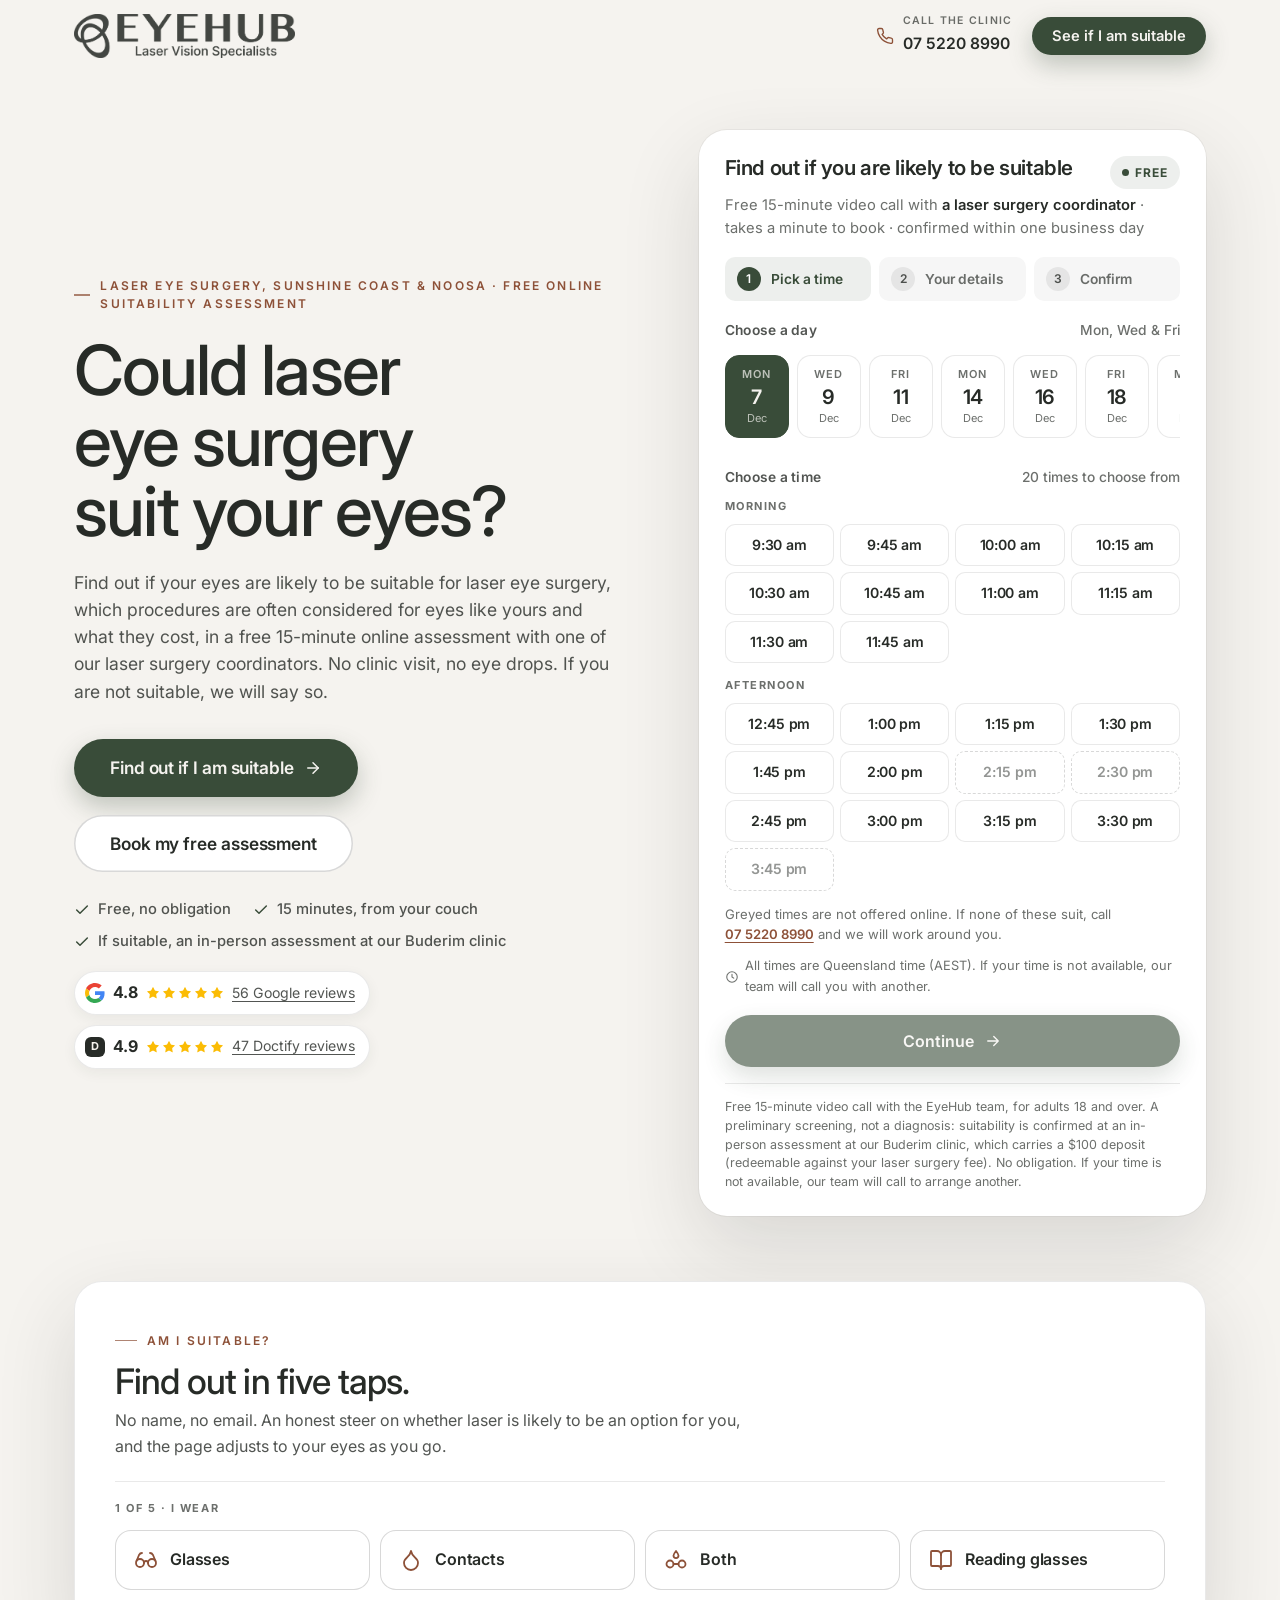
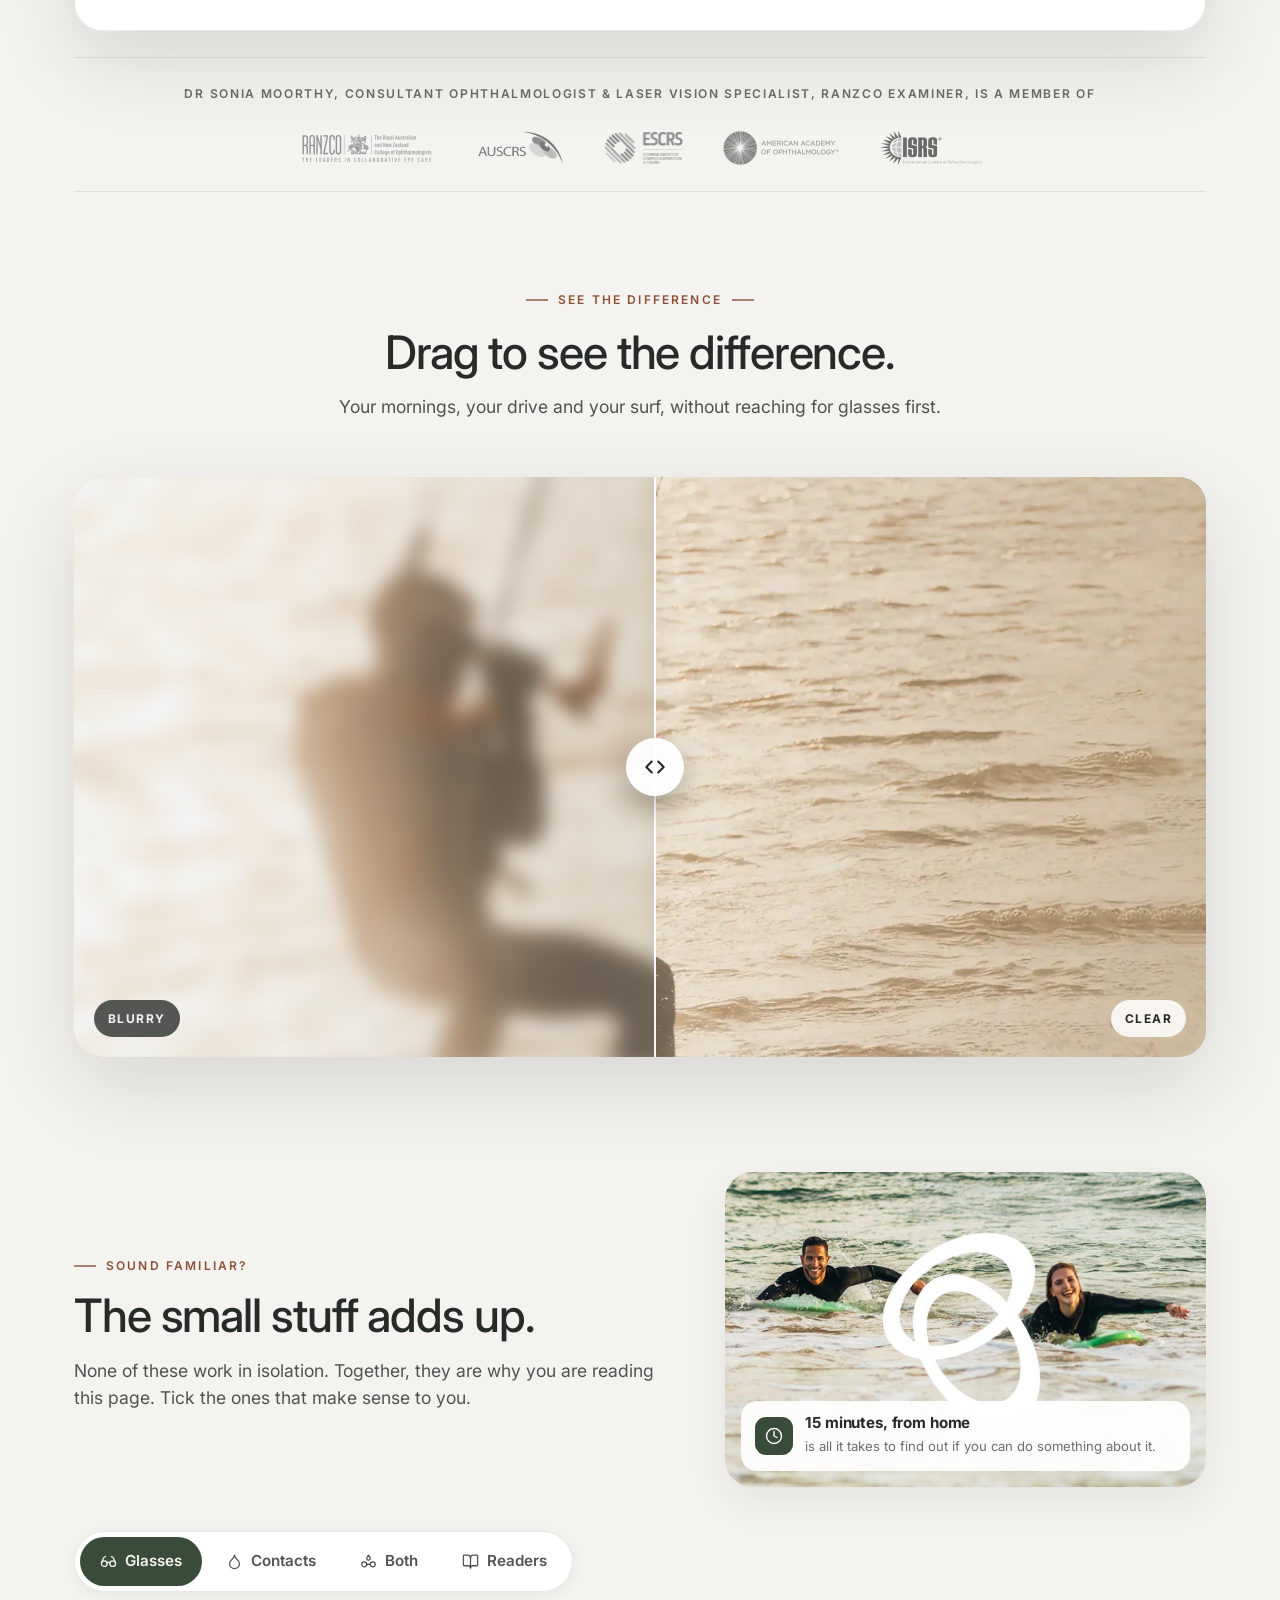
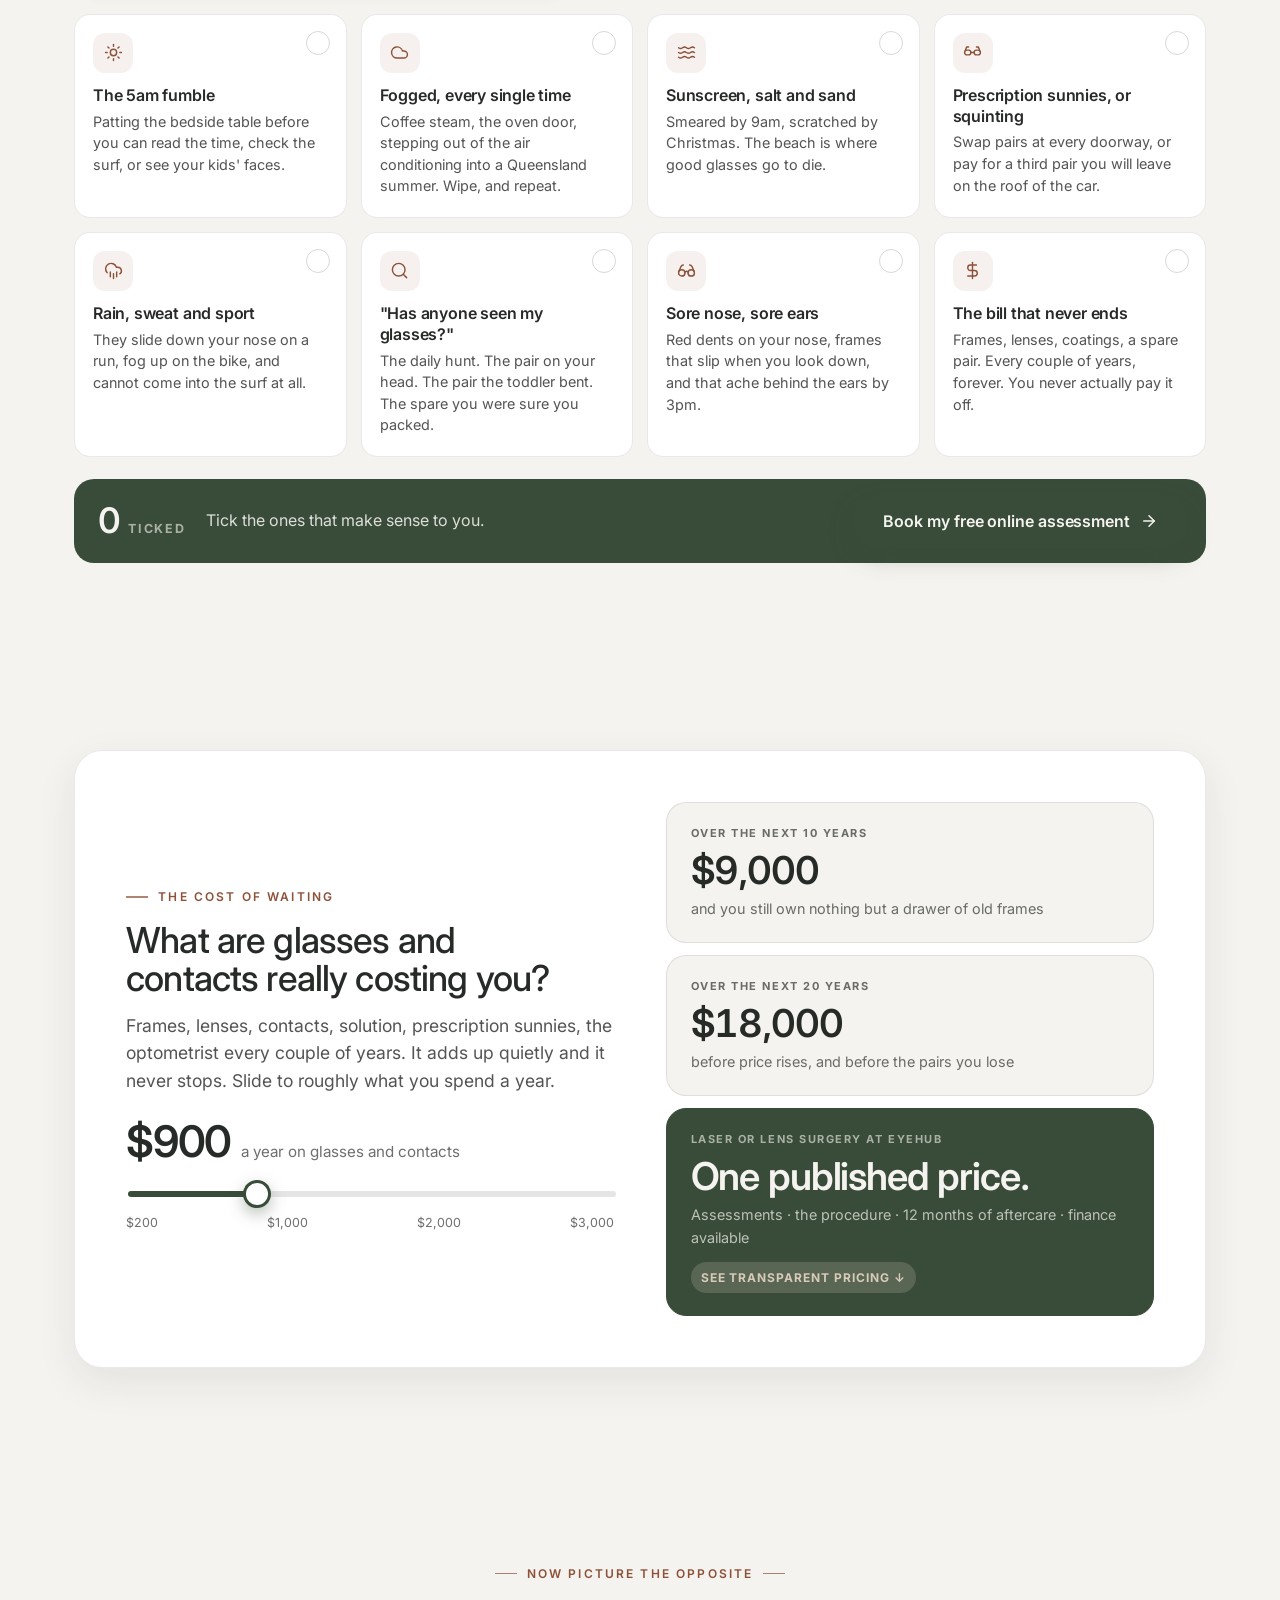
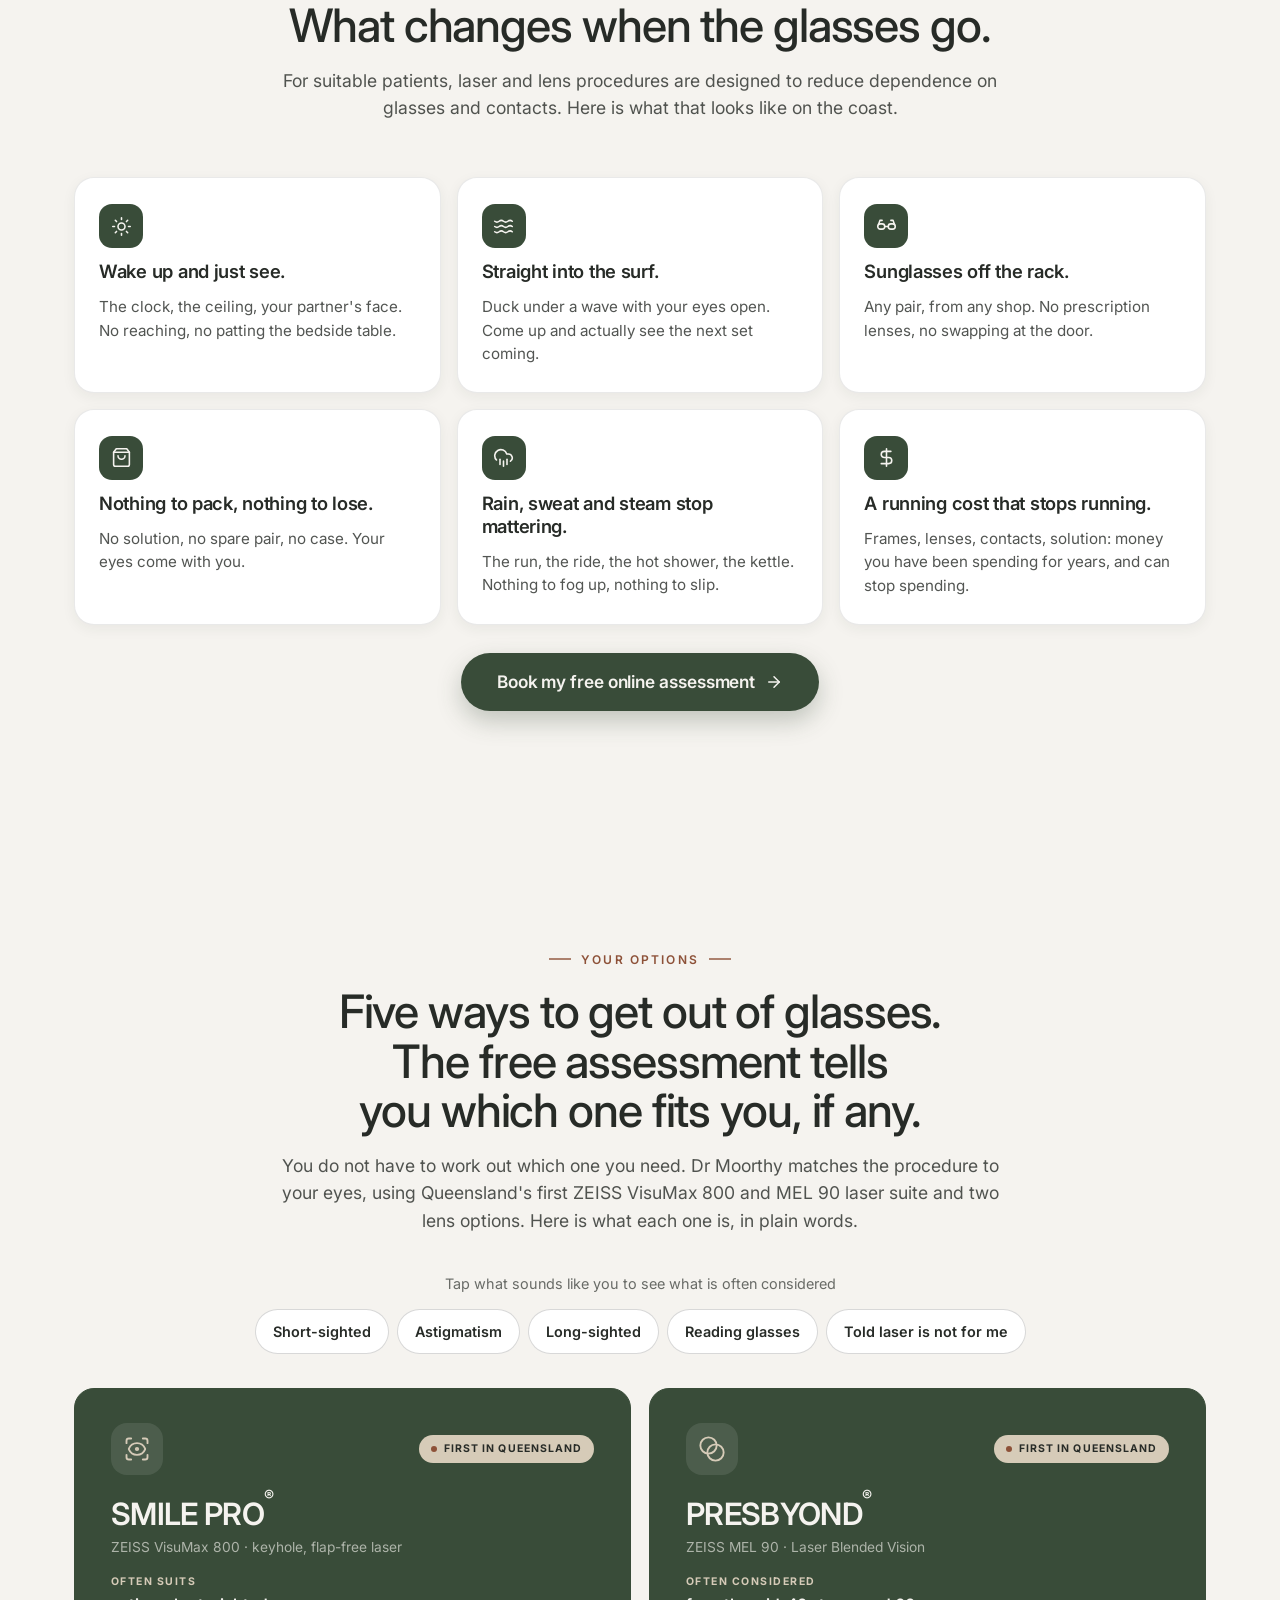
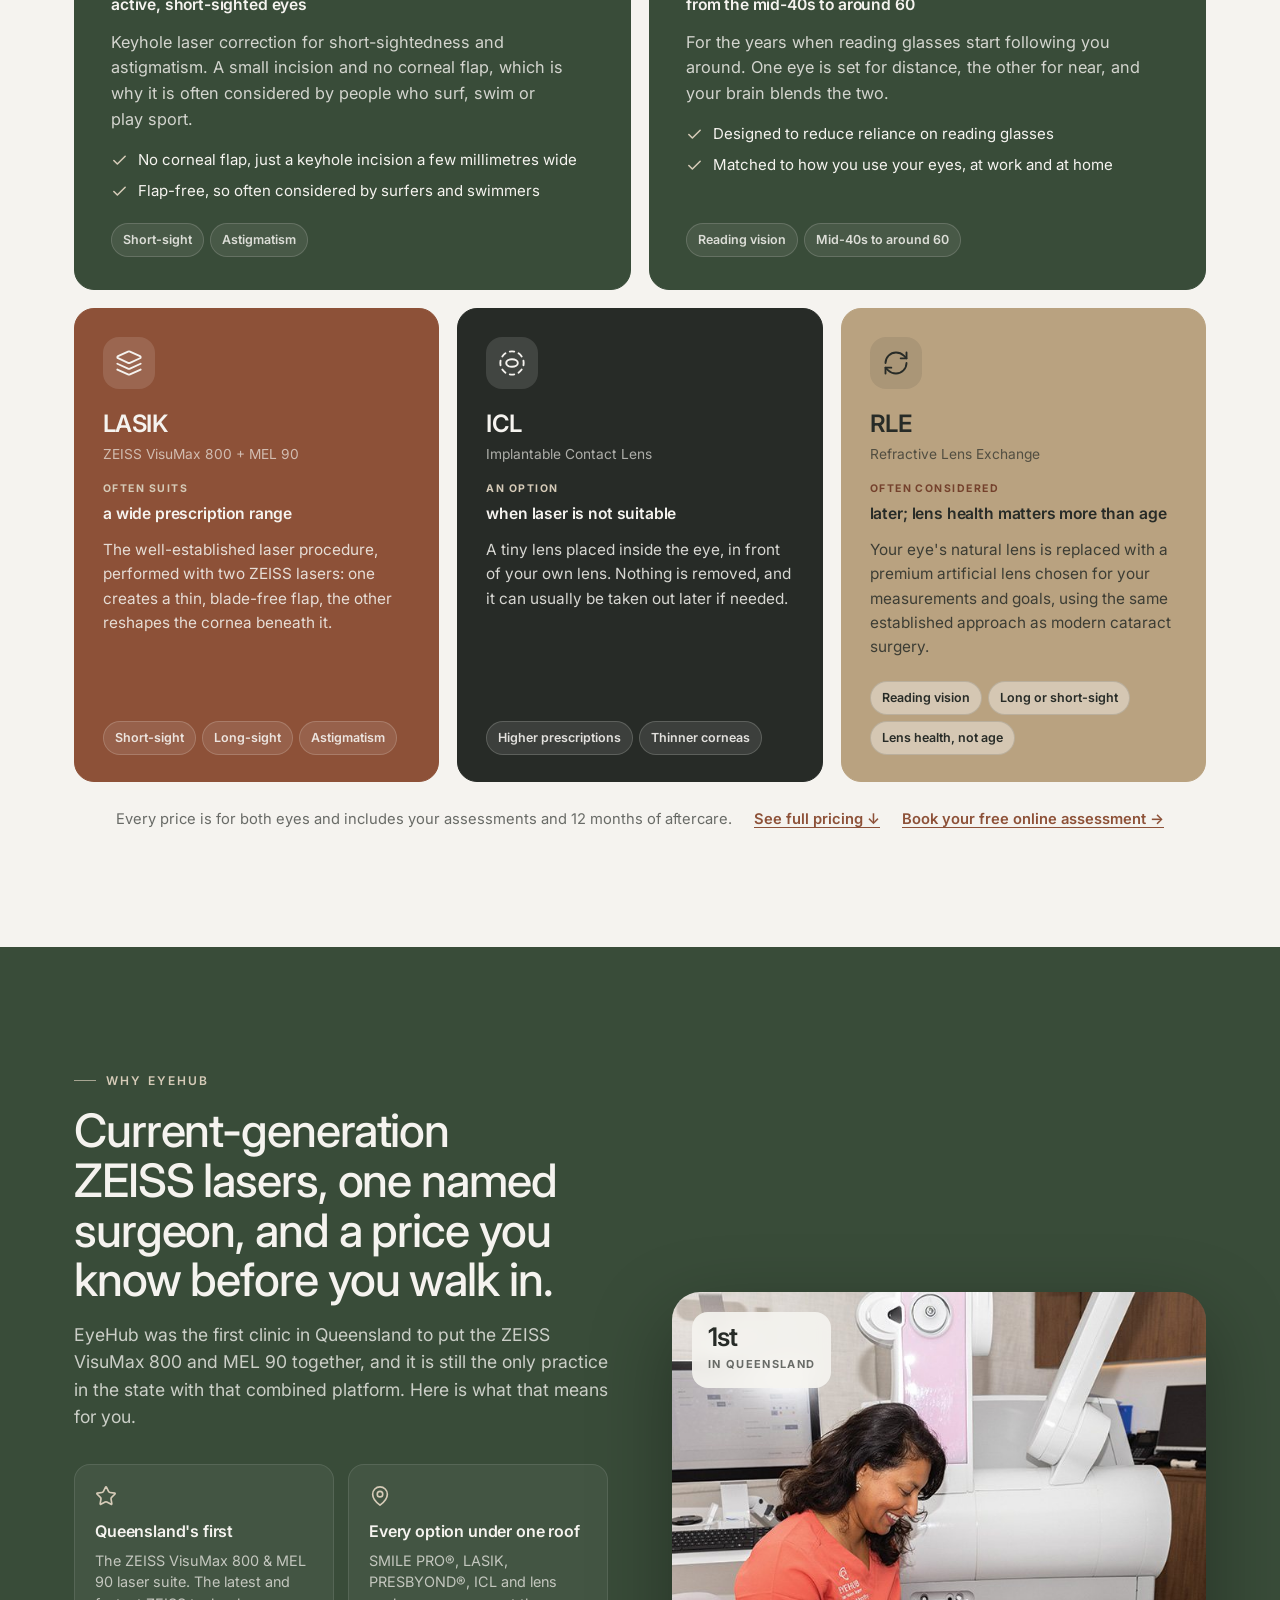
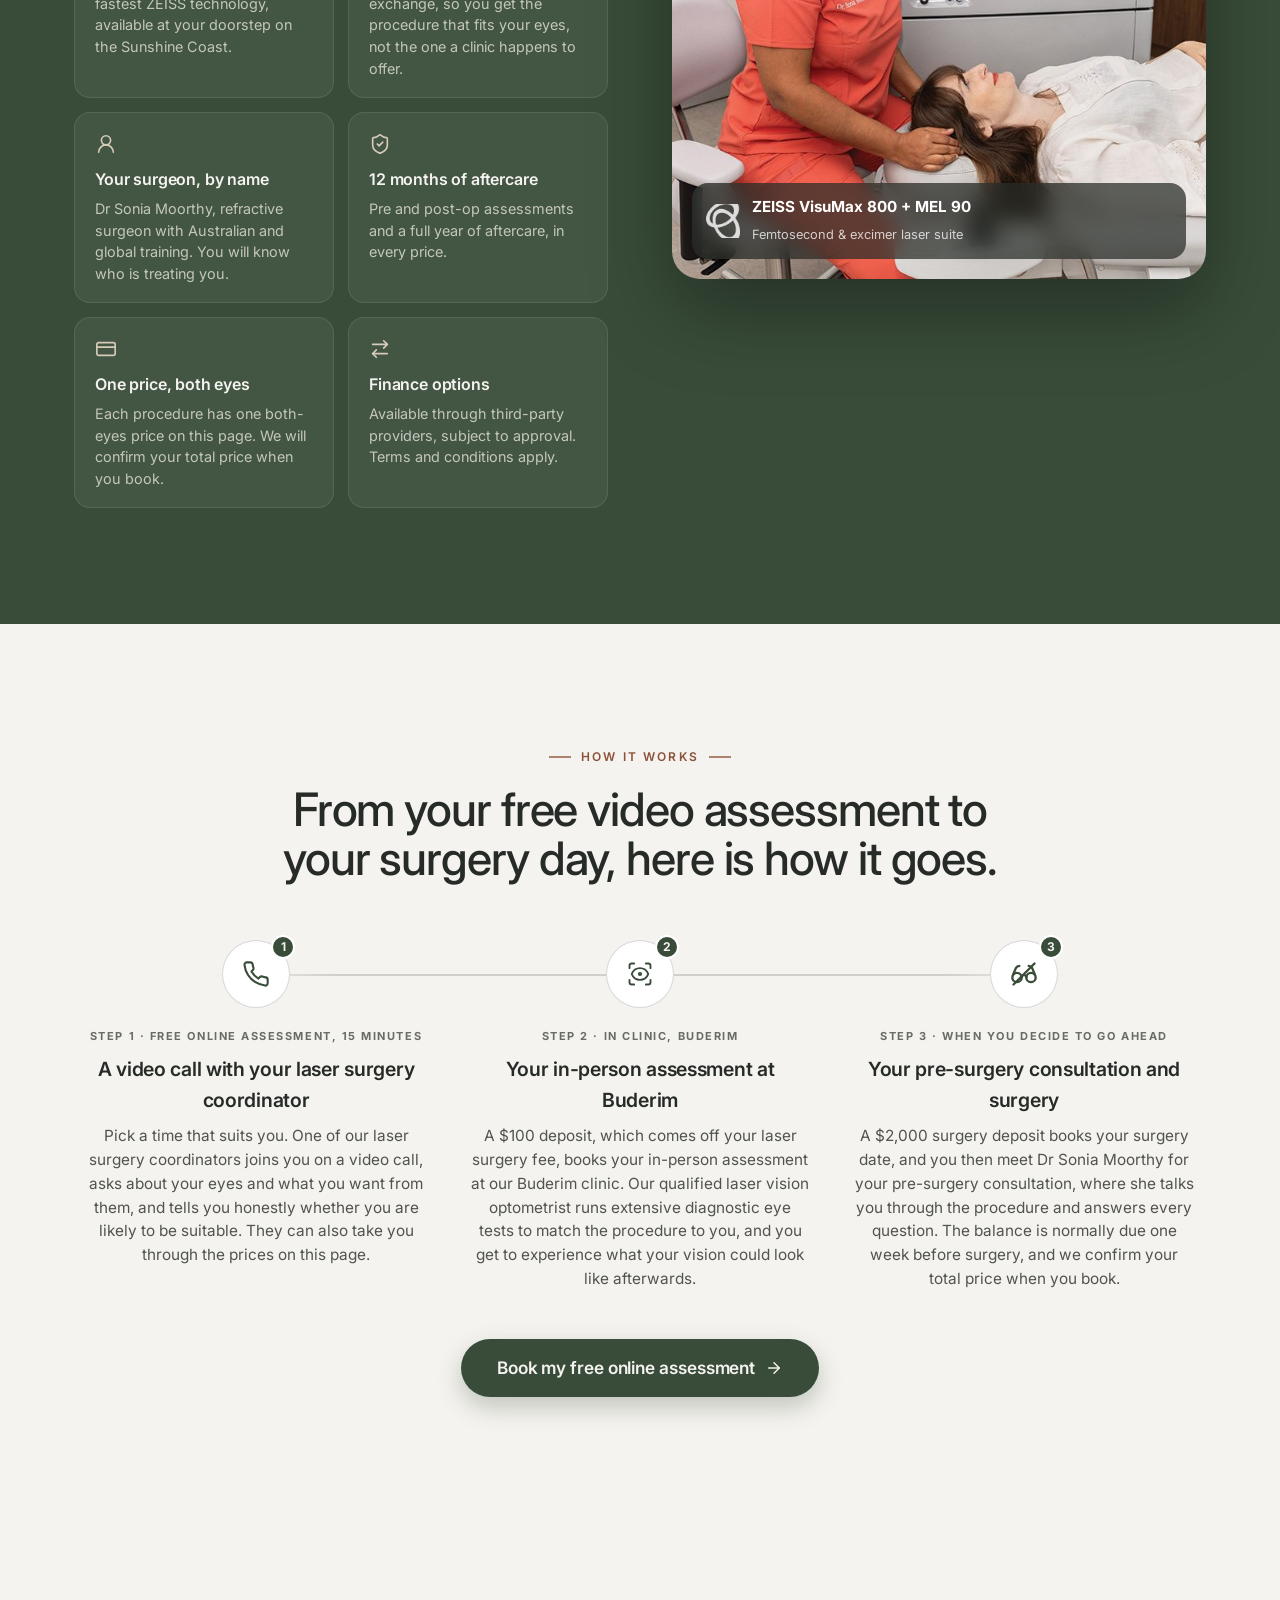
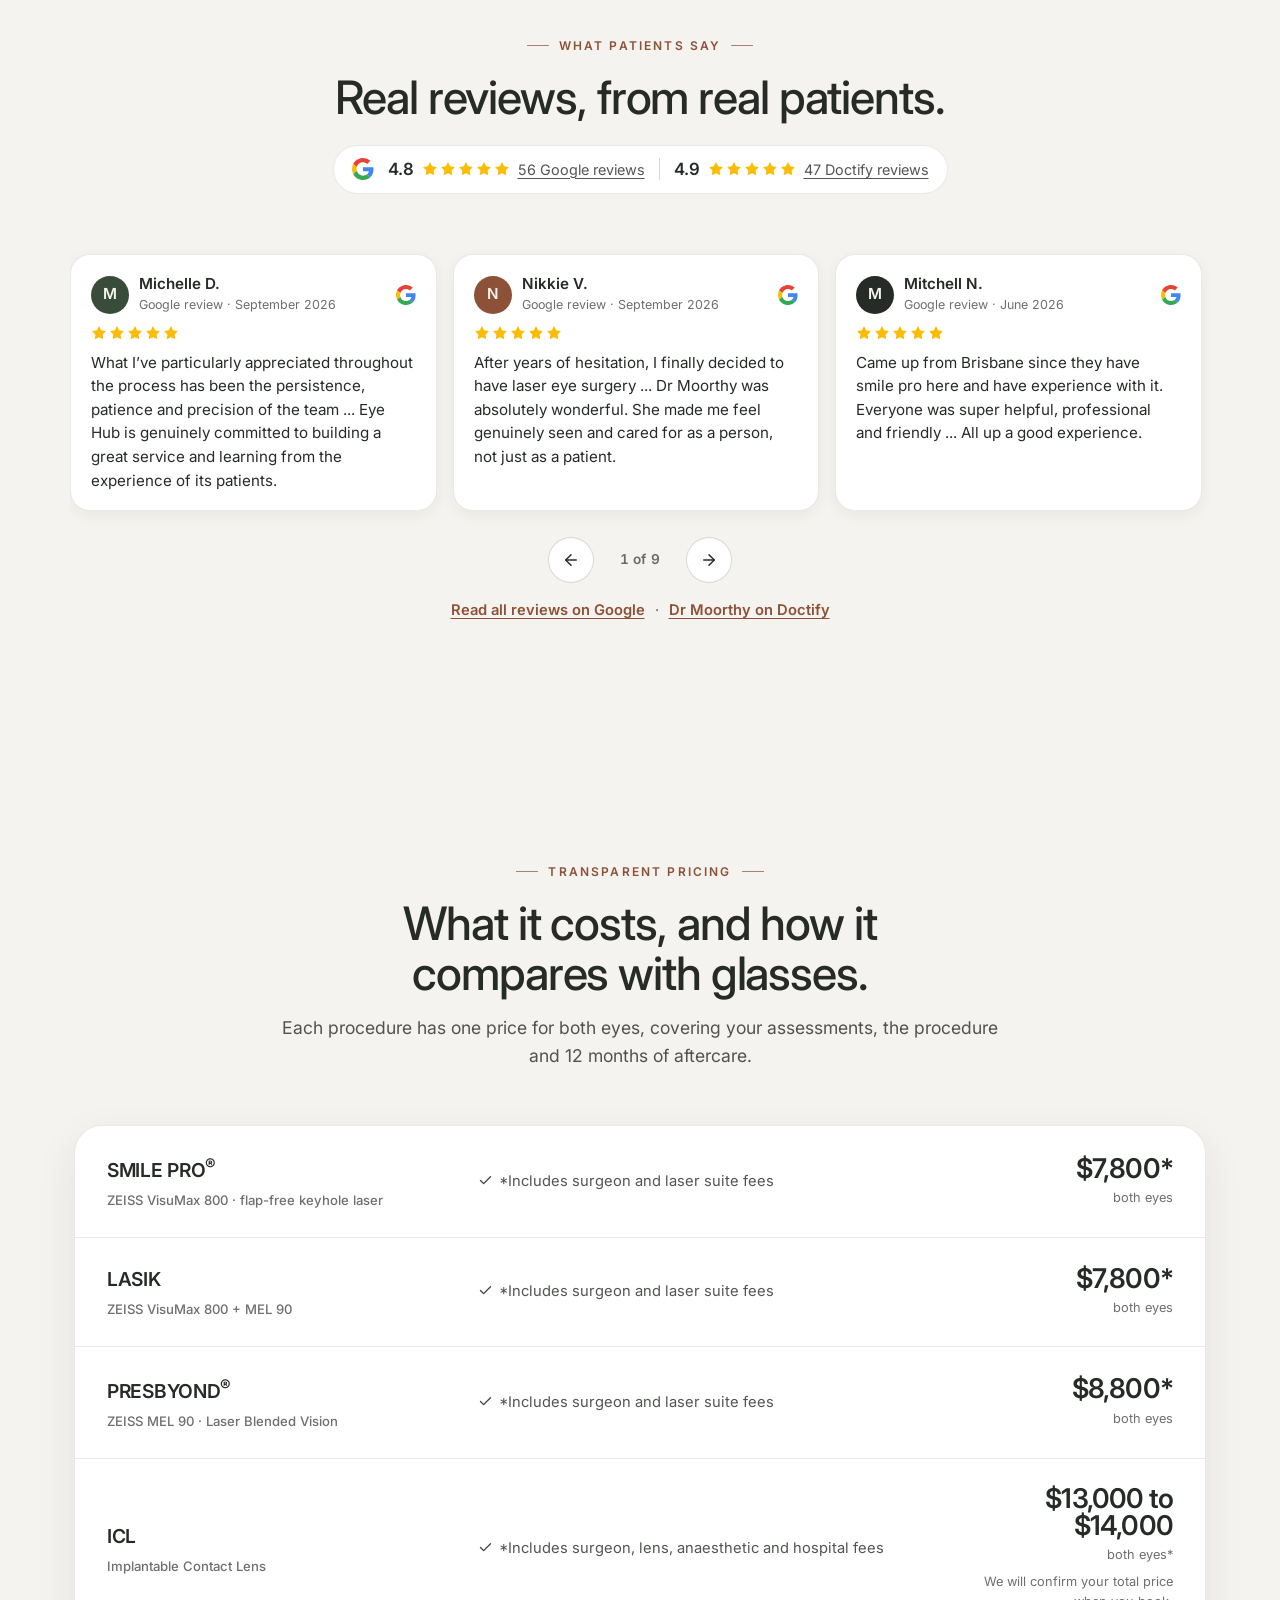
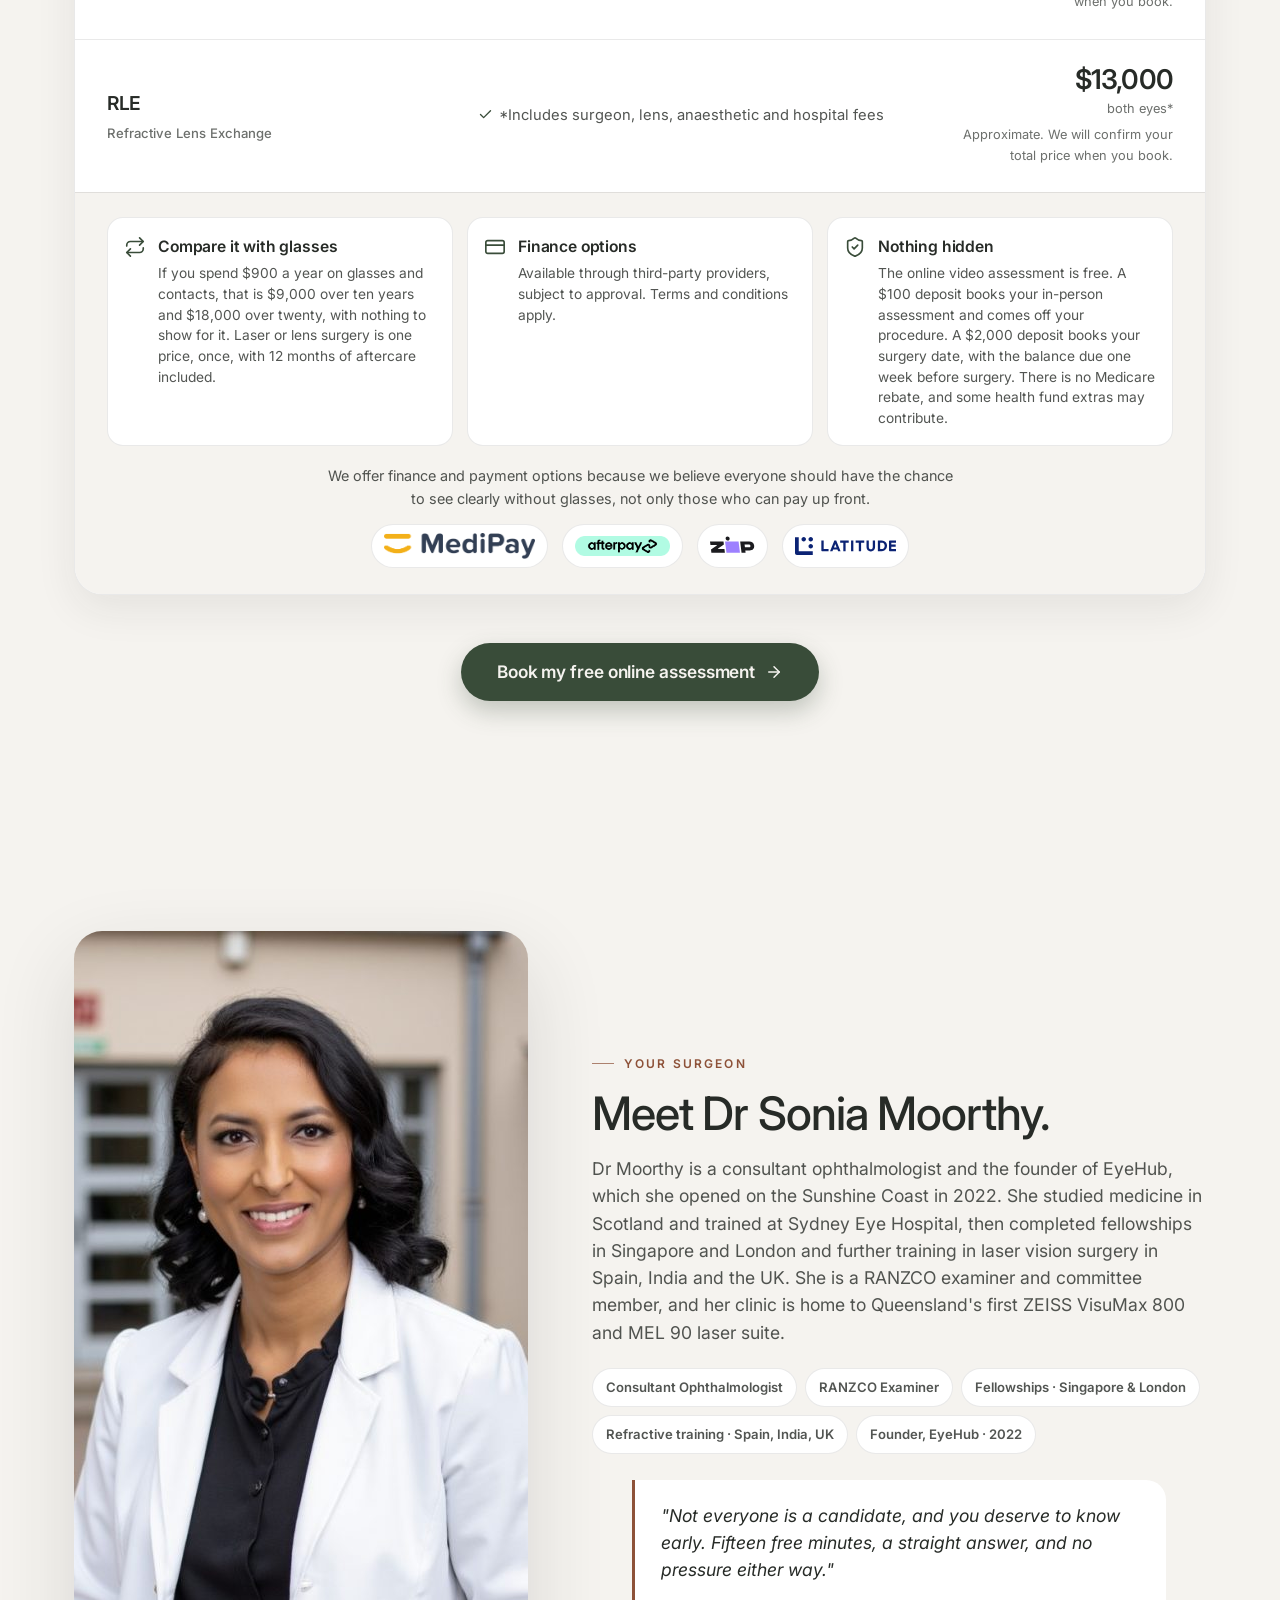
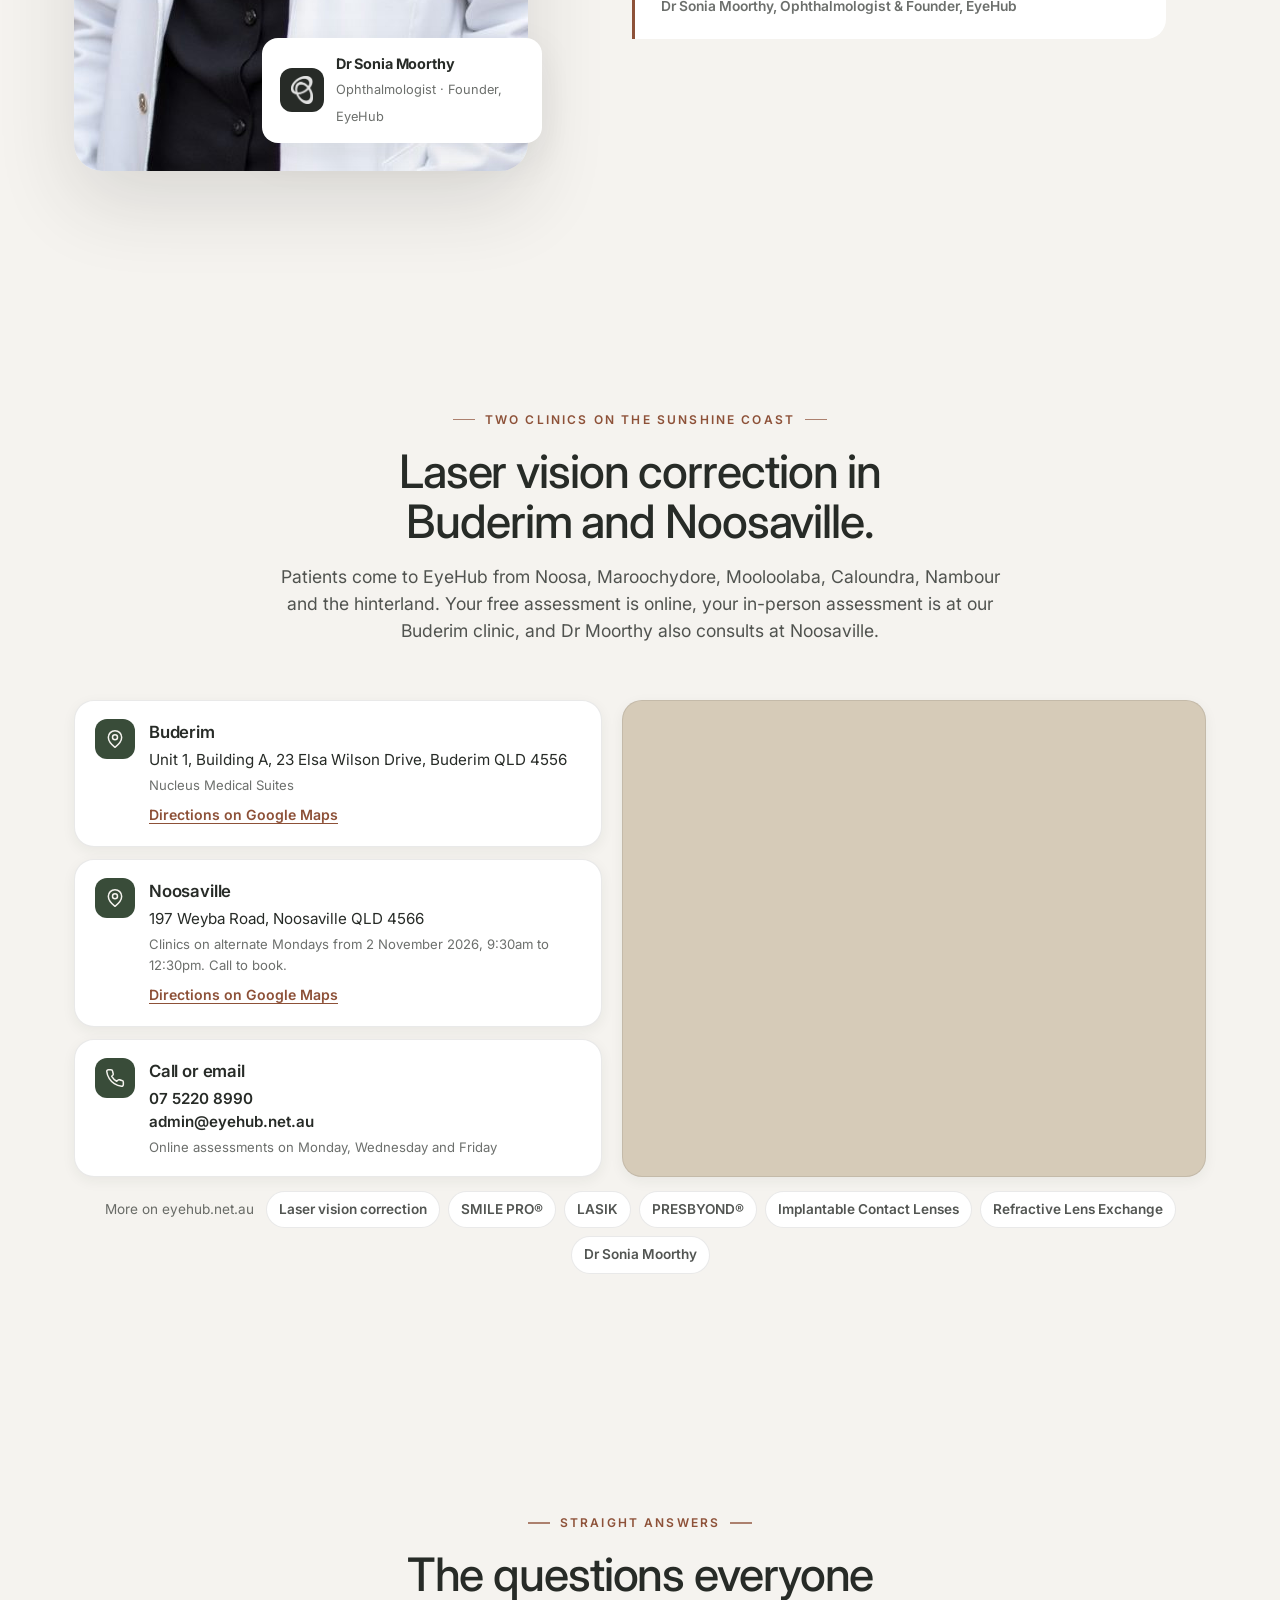
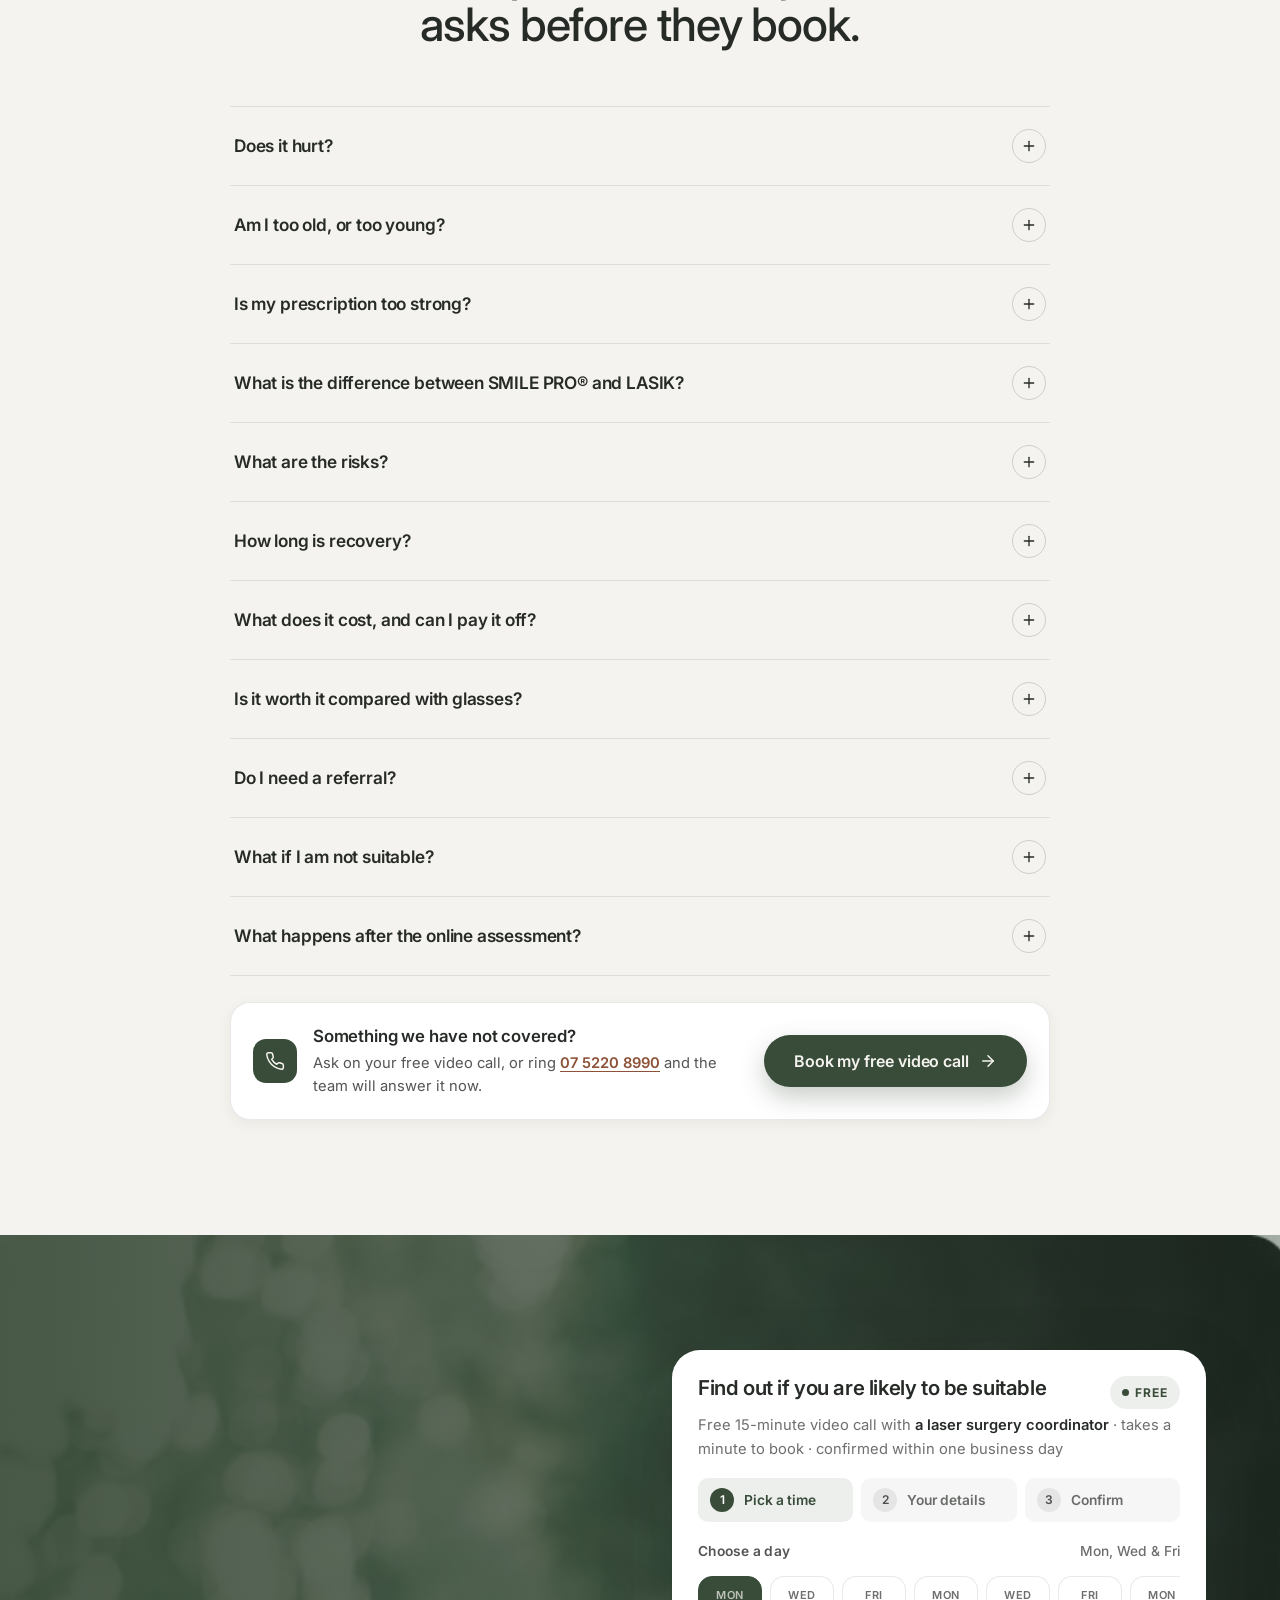
==== commit 1e97cc6b: "Revert the landing page to v1 (the version saved on 12 November, before Harry's layout changes), v40" ====
--- a/index.html
+++ b/index.html
@@ -32,10 +32,10 @@
   <script>document.documentElement.classList.add('js')</script>
   <link rel="preload" as="image" href="assets/img/hero-texture.webp" media="(min-width: 981px)">
   <link rel="preload" as="image" href="assets/img/hero-texture-mobile.webp" media="(max-width: 980px)">
-  <link rel="stylesheet" href="assets/css/styles.css?v=39">
+  <link rel="stylesheet" href="assets/css/styles.css?v=40">
   <!-- Your settings (EmailJS keys, phone number, availability) live in assets/js/config.js -->
-  <script src="assets/js/config.js?v=39" defer></script>
-  <script src="assets/js/app.js?v=39" defer onerror="document.documentElement.classList.remove('js')"></script>
+  <script src="assets/js/config.js?v=40" defer></script>
+  <script src="assets/js/app.js?v=40" defer onerror="document.documentElement.classList.remove('js')"></script>
   <script type="application/ld+json">
 {
  "@context": "https://schema.org",
@@ -101,7 +101,7 @@
      "@type": "MedicalProcedure",
      "name": "SMILE PRO® keyhole laser eye surgery",
      "description": "Flap-free keyhole laser vision correction for short-sightedness and astigmatism on the ZEISS VisuMax 800. EyeHub is the only practice in Queensland with the combined ZEISS VisuMax 800 and MEL 90 platform.",
-     "url": "https://eyehub.net.au/smile-pro/",
+     "url": "https://eyehub.net.au/our-expertise/refractive-laser/smile-pro/",
      "provider": {
       "@id": "https://laservisionsurgery.net.au/#clinic"
      }
@@ -110,7 +110,7 @@
      "@type": "MedicalProcedure",
      "name": "LASIK laser eye surgery",
      "description": "Laser vision correction for short-sightedness, long-sightedness and astigmatism, performed with the ZEISS VisuMax 800 and MEL 90 lasers.",
-     "url": "https://eyehub.net.au/lasik/",
+     "url": "https://eyehub.net.au/our-expertise/refractive-laser/lasik/",
      "provider": {
       "@id": "https://laservisionsurgery.net.au/#clinic"
      }
@@ -119,7 +119,7 @@
      "@type": "MedicalProcedure",
      "name": "PRESBYOND® Laser Blended Vision",
      "description": "Laser treatment on the ZEISS MEL 90 designed to reduce reliance on reading glasses, often considered from the mid-40s to around 60. EyeHub is the only practice in Queensland with the combined ZEISS VisuMax 800 and MEL 90 platform.",
-     "url": "https://eyehub.net.au/presbyond/",
+     "url": "https://eyehub.net.au/our-expertise/refractive-laser/presbyond/",
      "provider": {
       "@id": "https://laservisionsurgery.net.au/#clinic"
      }
@@ -128,7 +128,7 @@
      "@type": "MedicalProcedure",
      "name": "Implantable Contact Lenses (ICL)",
      "description": "A lens placed inside the eye for higher prescriptions or thinner corneas, when laser eye surgery is not suitable.",
-     "url": "https://eyehub.net.au/implantable-contact-lenses-icl/",
+     "url": "https://eyehub.net.au/our-expertise/refractive-laser/implantable-contact-lenses-icl/",
      "provider": {
       "@id": "https://laservisionsurgery.net.au/#clinic"
      }
@@ -431,217 +431,202 @@
           <a class="gpill" href="https://www.doctify.com/au/specialist/sonia-moorthy/reviews" target="_blank" rel="noopener" aria-label="Rated 4.9 on Doctify from 47 reviews"><span class="d" aria-hidden="true">D</span><b>4.9</b><span class="stars5" aria-hidden="true"><svg><use href="#i-starf"/></svg><svg><use href="#i-starf"/></svg><svg><use href="#i-starf"/></svg><svg><use href="#i-starf"/></svg><svg><use href="#i-starf"/></svg></span><span class="n">47 Doctify reviews</span></a>
         </div>
       </div>
-      <div class="tune fade-up" id="tune" style="--d:.35s">
-        <div class="tune-card">
-          <div class="tune-head">
-            <span class="eyebrow">Am I suitable?</span>
-            <h2 class="h2">Find out in five taps.</h2>
-            <p>No name, no email. An honest steer on whether laser is likely to be an option for you.</p>
-          </div>
-          <div class="tune-prog" aria-hidden="true"><span class="on"></span><span></span><span></span><span></span><span></span></div>
-          <div class="tune-q" data-q="1">
-            <p class="tune-label" id="tune-q1">1 of 5 · I wear</p>
-            <div class="tune-opts" role="group" aria-labelledby="tune-q1">
-              <button type="button" class="tune-opt" aria-pressed="false" data-persona="glasses"><svg><use href="#i-glasses"/></svg><b>Glasses</b></button>
-              <button type="button" class="tune-opt" aria-pressed="false" data-persona="contacts"><svg><use href="#i-drop"/></svg><b>Contacts</b></button>
-              <button type="button" class="tune-opt" aria-pressed="false" data-persona="both"><svg><use href="#i-both"/></svg><b>Both</b></button>
-              <button type="button" class="tune-opt" aria-pressed="false" data-persona="readers"><svg><use href="#i-book"/></svg><b>Reading glasses</b></button>
-            </div>
-          </div>
-          <div class="tune-q" data-q="2" hidden>
-            <p class="tune-label" id="tune-q2">2 of 5 · My eyes are</p>
-            <div class="tune-opts rx" role="group" aria-labelledby="tune-q2">
-              <button type="button" class="tune-opt" aria-pressed="false" data-rx="short"><b>Short-sighted</b><small>far away is blurry</small></button>
-              <button type="button" class="tune-opt" aria-pressed="false" data-rx="long"><b>Long-sighted</b><small>up close is harder</small></button>
-              <button type="button" class="tune-opt" aria-pressed="false" data-rx="astig"><b>Astigmatism</b><small>blurry at every distance</small></button>
-              <button type="button" class="tune-opt" aria-pressed="false" data-rx="reading"><b>Fine, except reading</b><small>menus, phone, labels</small></button>
-              <button type="button" class="tune-opt" aria-pressed="false" data-rx="unsure"><b>Not sure</b><small>that is fine</small></button>
-            </div>
-          </div>
-          <div class="tune-q" data-q="3" hidden>
-            <p class="tune-label" id="tune-q3">3 of 5 · My age</p>
-            <div class="tune-opts stack" role="group" aria-labelledby="tune-q3">
-              <button type="button" class="tune-opt" aria-pressed="false" data-age="u18"><b>Under 18</b></button>
-              <button type="button" class="tune-opt" aria-pressed="false" data-age="a1839"><b>18 to 39</b></button>
-              <button type="button" class="tune-opt" aria-pressed="false" data-age="a4060"><b>40 to 60</b></button>
-              <button type="button" class="tune-opt" aria-pressed="false" data-age="o60"><b>Over 60</b></button>
-            </div>
-          </div>
-          <div class="tune-q" data-q="4" hidden>
-            <p class="tune-label" id="tune-q4">4 of 5 · My prescription has been stable for the last 12 months</p>
-            <div class="tune-opts three stack" role="group" aria-labelledby="tune-q4">
-              <button type="button" class="tune-opt" aria-pressed="false" data-stable="yes"><b>Yes</b><small>no real change</small></button>
-              <button type="button" class="tune-opt" aria-pressed="false" data-stable="no"><b>No</b><small>it changed recently</small></button>
-              <button type="button" class="tune-opt" aria-pressed="false" data-stable="unsure"><b>Not sure</b><small>we can check</small></button>
-            </div>
-          </div>
-          <div class="tune-q" data-q="5" hidden>
-            <p class="tune-label" id="tune-q5">5 of 5 · Have you been told you have keratoconus, cataracts, glaucoma or another eye condition?</p>
-            <div class="tune-opts three stack" role="group" aria-labelledby="tune-q5">
-              <button type="button" class="tune-opt" aria-pressed="false" data-cond="no"><b>No</b></button>
-              <button type="button" class="tune-opt" aria-pressed="false" data-cond="yes"><b>Yes</b></button>
-              <button type="button" class="tune-opt" aria-pressed="false" data-cond="unsure"><b>Not sure</b></button>
-            </div>
-          </div>
-          <div class="tune-result" hidden aria-live="polite">
-            <div class="tune-summary">
-              <span class="tune-check"><svg><use href="#i-check"/></svg></span>
-              <div><b data-tune-title></b><span data-tune-sub></span></div>
-            </div>
-            <div class="tune-actions">
-              <a class="btn btn-primary" href="#book" data-book data-suit-book>Book my free assessment <svg><use href="#i-arrow"/></svg></a>
-              <a class="btn btn-primary" href="tel:0752208990" data-suit-call hidden><svg><use href="#i-phone"/></svg> Call 07 5220 8990</a>
-              <a class="tune-jump" href="#procedures" data-suit-more>Or keep reading ↓</a>
-              <button type="button" class="tune-reset" data-tune-reset>Change my answers</button>
-            </div>
-          </div>
-          <div class="tune-foot"><button type="button" class="tune-back" data-tune-back hidden>Back</button><span>Five questions, about 20 seconds</span></div>
-        </div>
-      </div>
-    </div>
-  </section>
-
-  <!-- ================= DIARY ================= -->
-  <section class="section final book-band" id="book-section">
-    <div class="final-bg" aria-hidden="true"><img loading="lazy" decoding="async" src="assets/img/kitesurfer.webp" alt=""></div>
-    <div class="container">
-      <div class="on-dark book-copy" style="background:transparent">
-        <span class="eyebrow reveal">Ready to book?</span>
-        <h2 class="h2 reveal mt-2" style="--i:1">Fifteen minutes now, and you will have a clearer idea of where you stand.</h2>
-        <p class="lead reveal mt-2" style="--i:2">Free, from home, no obligation. If you are likely to be suitable, we will take you through your options and the prices. If you are not, we will tell you that too.</p>
-        <ul class="ok-list reveal" style="--i:3">
-          <li><svg><use href="#i-check"/></svg>Free · 15 minutes · online from anywhere</li>
-          <li><svg><use href="#i-check"/></svg>Confirmed by the EyeHub team within one business day</li>
-          <li><svg><use href="#i-check"/></svg>The only practice in Queensland with the combined ZEISS VisuMax 800 + MEL 90 platform</li>
-        </ul>
-        <a class="book-skip reveal" style="--i:4" href="#procedures">Not ready yet? Keep reading ↓</a>
-      </div>
-      <div id="book" class="reveal-scale">
+      <div id="book" class="fade-up" style="--d:.35s">
         <div class="booking" data-booking><div class="bk-fallback"><div class="booking-head"><div><h2>Book your free online assessment</h2><p>Call <a href="tel:0752208990"><b>07 5220 8990</b></a> or email <a href="mailto:admin@eyehub.net.au?subject=Free%20online%20suitability%20assessment"><b>admin@eyehub.net.au</b></a> with two times that suit, on a Monday, Wednesday or Friday. We confirm within one business day.</p></div><span class="free-pill">Free</span></div></div></div>
       </div>
     </div>
   </section>
 
-  <!-- ================= PROCEDURES ================= -->
-  <section class="section" id="procedures">
+  <!-- ================= TUNER ================= -->
+  <section class="tune" id="tune">
+    <div class="container">
+      <div class="tune-card reveal">
+        <div class="tune-head">
+          <span class="eyebrow">Am I suitable?</span>
+          <h2 class="h2">Find out in five taps.</h2>
+          <p>No name, no email. An honest steer on whether laser is likely to be an option for you, and the page adjusts to your eyes as you go.</p>
+        </div>
+        <div class="tune-q" data-q="1">
+          <p class="tune-label" id="tune-q1">1 of 5 · I wear</p>
+          <div class="tune-opts" role="group" aria-labelledby="tune-q1">
+            <button type="button" class="tune-opt" aria-pressed="false" data-persona="glasses"><svg><use href="#i-glasses"/></svg><b>Glasses</b></button>
+            <button type="button" class="tune-opt" aria-pressed="false" data-persona="contacts"><svg><use href="#i-drop"/></svg><b>Contacts</b></button>
+            <button type="button" class="tune-opt" aria-pressed="false" data-persona="both"><svg><use href="#i-both"/></svg><b>Both</b></button>
+            <button type="button" class="tune-opt" aria-pressed="false" data-persona="readers"><svg><use href="#i-book"/></svg><b>Reading glasses</b></button>
+          </div>
+        </div>
+        <div class="tune-q" data-q="2" hidden>
+          <p class="tune-label" id="tune-q2">2 of 5 · My eyes are</p>
+          <div class="tune-opts rx" role="group" aria-labelledby="tune-q2">
+            <button type="button" class="tune-opt" aria-pressed="false" data-rx="short"><b>Short-sighted</b><small>far away is blurry</small></button>
+            <button type="button" class="tune-opt" aria-pressed="false" data-rx="long"><b>Long-sighted</b><small>up close is harder</small></button>
+            <button type="button" class="tune-opt" aria-pressed="false" data-rx="astig"><b>Astigmatism</b><small>blurry at every distance</small></button>
+            <button type="button" class="tune-opt" aria-pressed="false" data-rx="reading"><b>Fine, except reading</b><small>menus, phone, labels</small></button>
+            <button type="button" class="tune-opt" aria-pressed="false" data-rx="unsure"><b>Not sure</b><small>that is fine</small></button>
+          </div>
+        </div>
+        <div class="tune-q" data-q="3" hidden>
+          <p class="tune-label" id="tune-q3">3 of 5 · My age</p>
+          <div class="tune-opts stack" role="group" aria-labelledby="tune-q3">
+            <button type="button" class="tune-opt" aria-pressed="false" data-age="u18"><b>Under 18</b></button>
+            <button type="button" class="tune-opt" aria-pressed="false" data-age="a1839"><b>18 to 39</b></button>
+            <button type="button" class="tune-opt" aria-pressed="false" data-age="a4060"><b>40 to 60</b></button>
+            <button type="button" class="tune-opt" aria-pressed="false" data-age="o60"><b>Over 60</b></button>
+          </div>
+        </div>
+        <div class="tune-q" data-q="4" hidden>
+          <p class="tune-label" id="tune-q4">4 of 5 · My prescription has been stable for the last 12 months</p>
+          <div class="tune-opts three stack" role="group" aria-labelledby="tune-q4">
+            <button type="button" class="tune-opt" aria-pressed="false" data-stable="yes"><b>Yes</b><small>no real change</small></button>
+            <button type="button" class="tune-opt" aria-pressed="false" data-stable="no"><b>No</b><small>it changed recently</small></button>
+            <button type="button" class="tune-opt" aria-pressed="false" data-stable="unsure"><b>Not sure</b><small>we can check</small></button>
+          </div>
+        </div>
+        <div class="tune-q" data-q="5" hidden>
+          <p class="tune-label" id="tune-q5">5 of 5 · Have you been told you have keratoconus, cataracts, glaucoma or another eye condition?</p>
+          <div class="tune-opts three stack" role="group" aria-labelledby="tune-q5">
+            <button type="button" class="tune-opt" aria-pressed="false" data-cond="no"><b>No</b></button>
+            <button type="button" class="tune-opt" aria-pressed="false" data-cond="yes"><b>Yes</b></button>
+            <button type="button" class="tune-opt" aria-pressed="false" data-cond="unsure"><b>Not sure</b></button>
+          </div>
+        </div>
+        <div class="tune-result" hidden aria-live="polite">
+          <div class="tune-summary">
+            <span class="tune-check"><svg><use href="#i-check"/></svg></span>
+            <div><b data-tune-title></b><span data-tune-sub></span></div>
+          </div>
+          <div class="tune-actions">
+            <a class="btn btn-primary" href="#book" data-book data-suit-book>Book my free online assessment <svg><use href="#i-arrow"/></svg></a>
+            <a class="btn btn-primary" href="tel:0752208990" data-suit-call hidden><svg><use href="#i-phone"/></svg> Call 07 5220 8990</a>
+            <a class="tune-jump" href="#procedures" data-suit-more>Or keep reading ↓</a>
+            <button type="button" class="tune-reset" data-tune-reset>Change my answers</button>
+          </div>
+        </div>
+      </div>
+    </div>
+  </section>
+
+  <!-- ================= TRUST BAR ================= -->
+  <section class="trust" id="trust">
+    <div class="container">
+      <div class="trust-inner reveal">
+        <p>Dr Sonia Moorthy, consultant ophthalmologist &amp; laser vision specialist, RANZCO examiner, is a member of</p>
+        <div class="trust-logos">
+          <img loading="lazy" decoding="async" src="assets/img/logo-ranzco.png" width="278" height="68" alt="RANZCO, Royal Australian and New Zealand College of Ophthalmologists">
+          <img loading="lazy" decoding="async" src="assets/img/logo-auscrs.png" width="173" height="68" alt="AUSCRS, Australasian Society of Cataract and Refractive Surgeons">
+          <img loading="lazy" decoding="async" src="assets/img/logo-escrs.png" width="159" height="68" alt="ESCRS, European Society of Cataract and Refractive Surgeons">
+          <img loading="lazy" decoding="async" src="assets/img/logo-aao.png" width="234" height="68" alt="American Academy of Ophthalmology">
+          <img loading="lazy" decoding="async" src="assets/img/logo-isrs.png" width="203" height="68" alt="ISRS, International Society of Refractive Surgery">
+        </div>
+      </div>
+    </div>
+  </section>
+
+  <!-- ================= BLUR TO CLEAR ================= -->
+  <section class="compare-section" id="compare">
     <div class="container">
       <div class="section-head reveal">
-        <span class="eyebrow center">Your options</span>
-        <h2 class="h2">The five procedures, and what each one costs.</h2>
-        <p class="lead">You do not have to work out which one you need. The diagnostic tests at your in-person assessment match the procedure to your eyes. EyeHub has Queensland's first ZEISS VisuMax 800 and MEL 90 laser suite, and two lens options.</p>
-      </div>
-
-      <div class="match reveal" role="group" aria-labelledby="match-label">
-        <p class="match-label" id="match-label" data-match-label>Tap what sounds like you to see what is often considered</p>
-        <button type="button" class="match-chip" aria-pressed="false" data-rx="short" data-match="smile lasik icl">Short-sighted</button>
-        <button type="button" class="match-chip" aria-pressed="false" data-rx="astig" data-match="smile lasik">Astigmatism</button>
-        <button type="button" class="match-chip" aria-pressed="false" data-rx="long" data-match="lasik rle">Long-sighted</button>
-        <button type="button" class="match-chip" aria-pressed="false" data-rx="reading" data-match="presbyond rle">Reading glasses</button>
-        <button type="button" class="match-chip" aria-pressed="false" data-rx="nolaser" data-match="icl rle">Told laser is not for me</button>
-      </div>
-
-      <div class="opt-grid">
-        <article class="opt lead forest reveal" style="--i:1" data-proc="smile">
-          <div class="opt-top"><span class="opt-ic"><svg><use href="#p-smile"/></svg></span><span class="opt-badge">First in Queensland</span></div>
-          <h3>SMILE PRO<sup>®</sup></h3>
-          <p class="opt-tech">ZEISS VisuMax 800 · keyhole, flap-free laser</p>
-          <p class="opt-suits"><span>Often suits</span>active, short-sighted eyes</p>
-          <button type="button" class="opt-more" aria-expanded="false"><span class="lbl">What it involves</span><svg><use href="#i-plus"/></svg></button>
-          <p class="opt-desc">Keyhole laser correction for short-sightedness and astigmatism. A small incision and no corneal flap, which is why it is often considered by people who surf, swim or play sport.</p>
-          <ul class="opt-list">
-            <li><svg><use href="#i-check"/></svg>No corneal flap, just a keyhole incision a few millimetres wide</li>
-            <li><svg><use href="#i-check"/></svg>Flap-free, so often considered by surfers and swimmers</li>
-          </ul>
-          <ul class="opt-pills"><li>Short-sight</li><li>Astigmatism</li></ul>
-          <p class="opt-price"><b>$7,800</b><span>both eyes</span><small>Includes surgeon and laser suite fees</small></p>
-        </article>
-
-        <article class="opt lead forest reveal" style="--i:2" data-proc="presbyond">
-          <div class="opt-top"><span class="opt-ic"><svg><use href="#p-presbyond"/></svg></span><span class="opt-badge">First in Queensland</span></div>
-          <h3>PRESBYOND<sup>®</sup></h3>
-          <p class="opt-tech">ZEISS MEL 90 · Laser Blended Vision</p>
-          <p class="opt-suits"><span>Often considered</span>from the mid-40s to around 60</p>
-          <button type="button" class="opt-more" aria-expanded="false"><span class="lbl">What it involves</span><svg><use href="#i-plus"/></svg></button>
-          <p class="opt-desc">For the years when reading glasses start following you around. One eye is set for distance, the other for near, and your brain blends the two.</p>
-          <ul class="opt-list">
-            <li><svg><use href="#i-check"/></svg>Designed to reduce reliance on reading glasses</li>
-            <li><svg><use href="#i-check"/></svg>Matched to how you use your eyes, at work and at home</li>
-          </ul>
-          <ul class="opt-pills"><li>Reading vision</li><li>Mid-40s to around 60</li></ul>
-          <p class="opt-price"><b>$8,800</b><span>both eyes</span><small>Includes surgeon and laser suite fees</small></p>
-        </article>
-
-        <article class="opt brown reveal" style="--i:3" data-proc="lasik">
-          <div class="opt-top"><span class="opt-ic"><svg><use href="#p-lasik"/></svg></span></div>
-          <h3>LASIK</h3>
-          <p class="opt-tech">ZEISS VisuMax 800 + MEL 90</p>
-          <p class="opt-suits"><span>Often suits</span>a wide prescription range</p>
-          <button type="button" class="opt-more" aria-expanded="false"><span class="lbl">What it involves</span><svg><use href="#i-plus"/></svg></button>
-          <p class="opt-desc">The well-established laser procedure, performed with two ZEISS lasers: one creates a thin, blade-free flap, the other reshapes the cornea beneath it.</p>
-          <ul class="opt-pills"><li>Short-sight</li><li>Long-sight</li><li>Astigmatism</li></ul>
-          <p class="opt-price"><b>$7,800</b><span>both eyes</span><small>Includes surgeon and laser suite fees</small></p>
-        </article>
-
-        <article class="opt charcoal reveal" style="--i:4" data-proc="icl">
-          <div class="opt-top"><span class="opt-ic"><svg><use href="#p-icl"/></svg></span></div>
-          <h3>ICL</h3>
-          <p class="opt-tech">Implantable Contact Lens</p>
-          <p class="opt-suits"><span>An option</span>when laser is not suitable</p>
-          <button type="button" class="opt-more" aria-expanded="false"><span class="lbl">What it involves</span><svg><use href="#i-plus"/></svg></button>
-          <p class="opt-desc">A tiny lens placed inside the eye, in front of your own lens. Nothing is removed, and it can usually be taken out later if needed.</p>
-          <ul class="opt-pills"><li>Higher prescriptions</li><li>Thinner corneas</li></ul>
-          <p class="opt-price"><b>$13,000 to $14,000</b><span>both eyes</span><small>Includes surgeon, lens, anaesthetic and hospital fees. We will confirm your total price when you book.</small></p>
-        </article>
-
-        <article class="opt gold reveal" style="--i:5" data-proc="rle">
-          <div class="opt-top"><span class="opt-ic"><svg><use href="#p-rle"/></svg></span></div>
-          <h3>RLE</h3>
-          <p class="opt-tech">Refractive Lens Exchange</p>
-          <p class="opt-suits"><span>Often considered</span>later; lens health matters more than age</p>
-          <button type="button" class="opt-more" aria-expanded="false"><span class="lbl">What it involves</span><svg><use href="#i-plus"/></svg></button>
-          <p class="opt-desc">Your eye's natural lens is replaced with a premium artificial lens chosen for your measurements and goals, using the same established approach as modern cataract surgery.</p>
-          <ul class="opt-pills"><li>Reading vision</li><li>Long or short-sight</li><li>Lens health, not age</li></ul>
-          <p class="opt-price"><b>$13,000</b><span>both eyes, approximate</span><small>Includes surgeon, lens, anaesthetic and hospital fees. We will confirm your total price when you book.</small></p>
-        </article>
-      </div>
-
-      <div class="opt-foot reveal">
-        <p>Every price is for both eyes and includes your assessments and 12 months of aftercare. We will confirm your total price when you book.</p>
-        <a href="#book" data-book>Ready to book? Pick a time for your free assessment →</a>
-      </div>
-    </div>
-  </section>
-
-  <!-- ================= HOW IT WORKS ================= -->
-  <section class="section how" id="how">
-    <div class="container">
-      <div class="section-head reveal">
-        <span class="eyebrow center">How it works</span>
-        <h2 class="h2">From your free video assessment to your surgery day, here is how it goes.</h2>
-      </div>
-      <div class="how-steps">
-        <div class="how-step reveal" style="--i:1">
-          <div class="num"><svg><use href="#i-phone"/></svg><i>1</i></div>
-          <div class="t">Step 1 · Free online assessment, 15 minutes</div>
-          <h3>A video call with your laser surgery coordinator</h3>
-          <p>Pick a time that suits you. One of our laser surgery coordinators joins you on a video call, asks about your eyes and what you want from them, and tells you honestly whether you are likely to be suitable. They can also take you through the prices on this page.</p>
-        </div>
-        <div class="how-step reveal" style="--i:2">
-          <div class="num"><svg><use href="#p-smile"/></svg><i>2</i></div>
-          <div class="t">Step 2 · In clinic, Buderim</div>
-          <h3>Your in-person assessment at Buderim</h3>
-          <p>A $100 deposit, which comes off your laser surgery fee, books your in-person assessment at our Buderim clinic. Our qualified laser vision optometrist runs extensive diagnostic eye tests to match the procedure to you, and you get to experience what your vision could look like afterwards.</p>
-        </div>
-        <div class="how-step reveal" style="--i:3">
-          <div class="num"><svg><use href="#i-noglasses"/></svg><i>3</i></div>
-          <div class="t">Step 3 · When you decide to go ahead</div>
-          <h3>Your pre-surgery consultation and surgery</h3>
-          <p>A $2,000 surgery deposit books your surgery date, and you then meet Dr Sonia Moorthy for your pre-surgery consultation, where she talks you through the procedure and answers every question. The balance is normally due one week before surgery, and we confirm your total price when you book.</p>
-        </div>
-      </div>
-      <div class="how-cta reveal">
-        <p class="ready-q">Read enough, and ready to book?</p>
-        <a class="btn btn-primary btn-lg" href="#book" data-book>Book my free online assessment <svg><use href="#i-arrow"/></svg></a>
+        <span class="eyebrow center">See the difference</span>
+        <h2 class="h2">Drag to see the difference.</h2>
+        <p class="lead">Your mornings, your drive and your surf, without reaching for glasses first.</p>
+      </div>
+      <div class="compare reveal-scale" style="--pos:50%">
+        <img class="blur" draggable="false" loading="lazy" decoding="async" src="assets/img/kitesurfer.webp" alt="" aria-hidden="true">
+        <img class="clear" draggable="false" loading="lazy" decoding="async" src="assets/img/kitesurfer.webp" alt="Kitesurfer on the Sunshine Coast at golden hour">
+        <div class="handle"><div class="knob"><svg><use href="#i-drag"/></svg></div></div>
+        <span class="tag l">Blurry</span>
+        <span class="tag r">Clear</span>
+        <input type="range" min="2" max="98" value="50" step="0.1" aria-label="Drag to compare blurry and clear vision">
+      </div>
+    </div>
+  </section>
+
+  <!-- ================= PAIN ================= -->
+  <section class="section" id="pain">
+    <div class="container">
+      <div class="pain-top">
+        <div>
+          <span class="eyebrow reveal">Sound familiar?</span>
+          <h2 class="h2 reveal mt-2" style="--i:1">The small stuff adds up.</h2>
+          <p class="lead reveal mt-2" style="--i:2">None of these work in isolation. Together, they are why you are reading this page. Tick the ones that make sense to you.</p>
+          <p class="tuned-note reveal" data-tuned-note hidden><svg><use href="#i-sparkle"/></svg><span></span></p>
+        </div>
+        <div class="pain-photo reveal-scale">
+          <img loading="lazy" decoding="async" src="assets/img/surf-couple.jpg" alt="Couple surfing on the Sunshine Coast" width="768" height="794">
+          <div class="pain-float">
+            <span class="ic"><svg><use href="#i-clock"/></svg></span>
+            <div><b>15 minutes, from home</b><span>is all it takes to find out if you can do something about it.</span></div>
+          </div>
+        </div>
+      </div>
+
+      <div class="persona-tabs reveal" role="tablist" aria-label="What do you wear?">
+        <button type="button" class="persona-tab active" role="tab" aria-selected="true" id="tab-glasses" aria-controls="panel-glasses" data-persona="glasses"><svg><use href="#i-glasses"/></svg>Glasses</button>
+        <button type="button" class="persona-tab" role="tab" aria-selected="false" id="tab-contacts" aria-controls="panel-contacts" data-persona="contacts"><svg><use href="#i-drop"/></svg>Contacts</button>
+        <button type="button" class="persona-tab" role="tab" aria-selected="false" id="tab-both" aria-controls="panel-both" data-persona="both"><svg><use href="#i-both"/></svg>Both</button>
+        <button type="button" class="persona-tab" role="tab" aria-selected="false" id="tab-readers" aria-controls="panel-readers" data-persona="readers"><svg><use href="#i-book"/></svg>Readers</button>
+      </div>
+
+      <div class="pain-panel active" role="tabpanel" id="panel-glasses" aria-labelledby="tab-glasses" data-persona="glasses">
+        <h3 class="panel-title">If you wear glasses</h3>
+        <div class="hassle-grid">
+          <button type="button" class="hassle" aria-pressed="false"><span class="hx"><svg><use href="#i-sun"/></svg></span><span class="ht"><b>The 5am fumble</b><span>Patting the bedside table before you can read the time, check the surf, or see your kids' faces.</span></span><span class="tick"><svg><use href="#i-check"/></svg></span></button>
+          <button type="button" class="hassle" aria-pressed="false"><span class="hx"><svg><use href="#i-cloud"/></svg></span><span class="ht"><b>Fogged, every single time</b><span>Coffee steam, the oven door, stepping out of the air conditioning into a Queensland summer. Wipe, and repeat.</span></span><span class="tick"><svg><use href="#i-check"/></svg></span></button>
+          <button type="button" class="hassle" aria-pressed="false"><span class="hx"><svg><use href="#i-wave"/></svg></span><span class="ht"><b>Sunscreen, salt and sand</b><span>Smeared by 9am, scratched by Christmas. The beach is where good glasses go to die.</span></span><span class="tick"><svg><use href="#i-check"/></svg></span></button>
+          <button type="button" class="hassle" aria-pressed="false"><span class="hx"><svg><use href="#i-shade"/></svg></span><span class="ht"><b>Prescription sunnies, or squinting</b><span>Swap pairs at every doorway, or pay for a third pair you will leave on the roof of the car.</span></span><span class="tick"><svg><use href="#i-check"/></svg></span></button>
+          <button type="button" class="hassle" aria-pressed="false"><span class="hx"><svg><use href="#i-rain"/></svg></span><span class="ht"><b>Rain, sweat and sport</b><span>They slide down your nose on a run, fog up on the bike, and cannot come into the surf at all.</span></span><span class="tick"><svg><use href="#i-check"/></svg></span></button>
+          <button type="button" class="hassle" aria-pressed="false"><span class="hx"><svg><use href="#i-search"/></svg></span><span class="ht"><b>"Has anyone seen my glasses?"</b><span>The daily hunt. The pair on your head. The pair the toddler bent. The spare you were sure you packed.</span></span><span class="tick"><svg><use href="#i-check"/></svg></span></button>
+          <button type="button" class="hassle" aria-pressed="false"><span class="hx"><svg><use href="#i-glasses"/></svg></span><span class="ht"><b>Sore nose, sore ears</b><span>Red dents on your nose, frames that slip when you look down, and that ache behind the ears by 3pm.</span></span><span class="tick"><svg><use href="#i-check"/></svg></span></button>
+          <button type="button" class="hassle" aria-pressed="false"><span class="hx"><svg><use href="#i-dollar"/></svg></span><span class="ht"><b>The bill that never ends</b><span>Frames, lenses, coatings, a spare pair. Every couple of years, forever. You never actually pay it off.</span></span><span class="tick"><svg><use href="#i-check"/></svg></span></button>
+        </div>
+      </div>
+
+      <div class="pain-panel" role="tabpanel" id="panel-contacts" aria-labelledby="tab-contacts" data-persona="contacts">
+        <h3 class="panel-title">If you wear contact lenses</h3>
+        <div class="hassle-grid">
+          <button type="button" class="hassle" aria-pressed="false"><span class="hx"><svg><use href="#i-drop"/></svg></span><span class="ht"><b>Gritty by 3pm</b><span>Air conditioning, screens and a long day. By mid-afternoon your eyes feel like sandpaper.</span></span><span class="tick"><svg><use href="#i-check"/></svg></span></button>
+          <button type="button" class="hassle" aria-pressed="false"><span class="hx"><svg><use href="#i-wave"/></svg></span><span class="ht"><b>Salt water roulette</b><span>You know you should not swim in them. You do anyway, then hold your breath every time you duck under a wave.</span></span><span class="tick"><svg><use href="#i-check"/></svg></span></button>
+          <button type="button" class="hassle" aria-pressed="false"><span class="hx"><svg><use href="#i-clock"/></svg></span><span class="ht"><b>The 6am and 10pm ritual</b><span>Wash hands, case, solution, mirror. Twice a day, every day, even when you are exhausted.</span></span><span class="tick"><svg><use href="#i-check"/></svg></span></button>
+          <button type="button" class="hassle" aria-pressed="false"><span class="hx"><svg><use href="#i-moon"/></svg></span><span class="ht"><b>Falling asleep in them</b><span>The couch nap you wake from with lenses glued to your eyes and a day of redness ahead.</span></span><span class="tick"><svg><use href="#i-check"/></svg></span></button>
+          <button type="button" class="hassle" aria-pressed="false"><span class="hx"><svg><use href="#i-dash"/></svg></span><span class="ht"><b>The lost lens</b><span>One torn, or down the sink on a weekend away, and your backup glasses are at home.</span></span><span class="tick"><svg><use href="#i-check"/></svg></span></button>
+          <button type="button" class="hassle" aria-pressed="false"><span class="hx"><svg><use href="#i-bag"/></svg></span><span class="ht"><b>Travel admin for your eyes</b><span>Solution under 100ml, spare lenses, the case, glasses just in case. A whole bag, every trip.</span></span><span class="tick"><svg><use href="#i-check"/></svg></span></button>
+          <button type="button" class="hassle" aria-pressed="false"><span class="hx"><svg><use href="#i-wind"/></svg></span><span class="ht"><b>Hay fever and dusty days</b><span>Every irritant feels ten times worse with a lens sitting on top of it.</span></span><span class="tick"><svg><use href="#i-check"/></svg></span></button>
+          <button type="button" class="hassle" aria-pressed="false"><span class="hx"><svg><use href="#i-dollar"/></svg></span><span class="ht"><b>The subscription you never cancelled</b><span>Boxes of lenses and bottles of solution, month after month, year after year.</span></span><span class="tick"><svg><use href="#i-check"/></svg></span></button>
+        </div>
+      </div>
+
+      <div class="pain-panel" role="tabpanel" id="panel-both" aria-labelledby="tab-both" data-persona="both">
+        <h3 class="panel-title">If you wear both</h3>
+        <div class="hassle-grid">
+          <button type="button" class="hassle" aria-pressed="false"><span class="hx"><svg><use href="#i-sun"/></svg></span><span class="ht"><b>The 5am fumble</b><span>Patting the bedside table before you can read the time, check the surf, or see your kids' faces.</span></span><span class="tick"><svg><use href="#i-check"/></svg></span></button>
+          <button type="button" class="hassle" aria-pressed="false"><span class="hx"><svg><use href="#i-drop"/></svg></span><span class="ht"><b>Gritty by 3pm</b><span>Contacts in for the day, then glasses on the minute you get home because your eyes have had enough.</span></span><span class="tick"><svg><use href="#i-check"/></svg></span></button>
+          <button type="button" class="hassle" aria-pressed="false"><span class="hx"><svg><use href="#i-wave"/></svg></span><span class="ht"><b>Salt water roulette</b><span>Lenses in the surf and a spare pair of glasses waiting on the towel. Neither is a great plan.</span></span><span class="tick"><svg><use href="#i-check"/></svg></span></button>
+          <button type="button" class="hassle" aria-pressed="false"><span class="hx"><svg><use href="#i-cloud"/></svg></span><span class="ht"><b>Fogged, every single time</b><span>Coffee steam, the oven door, stepping out of the air conditioning into a Queensland summer. Wipe, and repeat.</span></span><span class="tick"><svg><use href="#i-check"/></svg></span></button>
+          <button type="button" class="hassle" aria-pressed="false"><span class="hx"><svg><use href="#i-clock"/></svg></span><span class="ht"><b>The 6am and 10pm ritual</b><span>Wash hands, case, solution, mirror. Twice a day, every day, even when you are exhausted.</span></span><span class="tick"><svg><use href="#i-check"/></svg></span></button>
+          <button type="button" class="hassle" aria-pressed="false"><span class="hx"><svg><use href="#i-shade"/></svg></span><span class="ht"><b>Prescription sunnies, or squinting</b><span>Swap pairs at every doorway, or pay for a third pair you will leave on the roof of the car.</span></span><span class="tick"><svg><use href="#i-check"/></svg></span></button>
+          <button type="button" class="hassle" aria-pressed="false"><span class="hx"><svg><use href="#i-bag"/></svg></span><span class="ht"><b>Travel admin for your eyes</b><span>Solution, spare lenses, the case, the glasses, the glasses case. A whole bag, every trip.</span></span><span class="tick"><svg><use href="#i-check"/></svg></span></button>
+          <button type="button" class="hassle" aria-pressed="false"><span class="hx"><svg><use href="#i-dollar"/></svg></span><span class="ht"><b>Paying for both</b><span>Frames and lenses every couple of years, plus boxes of contacts and solution every month. Two bills, forever.</span></span><span class="tick"><svg><use href="#i-check"/></svg></span></button>
+        </div>
+      </div>
+
+      <div class="pain-panel" role="tabpanel" id="panel-readers" aria-labelledby="tab-readers" data-persona="readers">
+        <h3 class="panel-title">If you need reading glasses</h3>
+        <div class="hassle-grid">
+          <button type="button" class="hassle" aria-pressed="false"><span class="hx"><svg><use href="#i-mobile"/></svg></span><span class="ht"><b>Arms not long enough</b><span>Holding your phone further and further away, until you run out of arm.</span></span><span class="tick"><svg><use href="#i-check"/></svg></span></button>
+          <button type="button" class="hassle" aria-pressed="false"><span class="hx"><svg><use href="#i-home"/></svg></span><span class="ht"><b>A pair in every room</b><span>Kitchen, car, bedside, handbag, office, and still never where you need them.</span></span><span class="tick"><svg><use href="#i-check"/></svg></span></button>
+          <button type="button" class="hassle" aria-pressed="false"><span class="hx"><svg><use href="#i-book"/></svg></span><span class="ht"><b>Menus in dim restaurants</b><span>Phone torch on, squinting at the specials while the whole table waits.</span></span><span class="tick"><svg><use href="#i-check"/></svg></span></button>
+          <button type="button" class="hassle" aria-pressed="false"><span class="hx"><svg><use href="#i-repeat"/></svg></span><span class="ht"><b>On, off, on, off</b><span>Glasses on to read the text, off to look up, on again for the price tag. All day long.</span></span><span class="tick"><svg><use href="#i-check"/></svg></span></button>
+          <button type="button" class="hassle" aria-pressed="false"><span class="hx"><svg><use href="#i-tag"/></svg></span><span class="ht"><b>Labels and fine print</b><span>Medicine bottles, sunscreen directions, the back of anything at the supermarket.</span></span><span class="tick"><svg><use href="#i-check"/></svg></span></button>
+          <button type="button" class="hassle" aria-pressed="false"><span class="hx"><svg><use href="#i-layers"/></svg></span><span class="ht"><b>Three pairs, never the right one</b><span>Distance, reading, sunglasses. Or multifocals you never quite got used to.</span></span><span class="tick"><svg><use href="#i-check"/></svg></span></button>
+          <button type="button" class="hassle" aria-pressed="false"><span class="hx"><svg><use href="#i-hourglass"/></svg></span><span class="ht"><b>The moment you felt your age</b><span>Reaching for readers was the first thing that made it real.</span></span><span class="tick"><svg><use href="#i-check"/></svg></span></button>
+          <button type="button" class="hassle" aria-pressed="false"><span class="hx"><svg><use href="#i-bag"/></svg></span><span class="ht"><b>Chemist readers that never last</b><span>Cheap pairs, scratched and sat on, bought again every few months.</span></span><span class="tick"><svg><use href="#i-check"/></svg></span></button>
+        </div>
+      </div>
+
+      <div class="tally reveal">
+        <div class="tally-n" aria-hidden="true"><b data-tally-n>0</b><span>ticked</span></div>
+        <p data-tally-msg aria-live="polite">Tick the ones that make sense to you.</p>
+        <a class="btn btn-primary" href="#book" data-book>Book my free online assessment <svg><use href="#i-arrow"/></svg></a>
       </div>
     </div>
   </section>
@@ -663,125 +648,176 @@
         <div class="calc-result">
           <div class="calc-tile"><small>Over the next 10 years</small><b id="spend-10">$9,000</b><span>and you still own nothing but a drawer of old frames</span></div>
           <div class="calc-tile"><small>Over the next 20 years</small><b id="spend-20">$18,000</b><span>before price rises, and before the pairs you lose</span></div>
-          <div class="calc-tile hot"><small>Laser or lens surgery at EyeHub</small><b>One published price.</b><span>Assessments · the procedure · 12 months of aftercare · finance available</span><a class="vs" href="#procedures">See the prices ↑</a></div>
-        </div>
-      </div>
-      <div class="pay reveal" id="pricing">
-        <div class="pay-notes">
-          <div class="pn"><svg><use href="#i-card"/></svg><div><b>Payment options</b><p>We offer finance and payment options because we believe everyone should have the chance to see clearly without glasses, not only those who can pay up front. Available through third-party providers, subject to approval. Terms and conditions apply. EyeHub does not provide the finance itself.</p></div></div>
-        </div>
-        <div class="pay-side">
-          <p class="pay-label">Tap a provider to see how it works</p>
-          <div class="fin-logos" aria-label="Payment providers">
-          <a class="fin-logo" href="https://smile.medipay.com.au/paylater/eyehub" target="_blank" rel="noopener" aria-label="MediPay, opens in a new tab"><img src="assets/img/logo-medipay.png" alt="MediPay" height="26" loading="lazy" decoding="async"></a>
-          <a class="fin-logo" href="https://www.afterpay.com/en-AU/how-it-works" target="_blank" rel="noopener" aria-label="Afterpay, opens in a new tab"><img src="assets/img/logo-afterpay.png" alt="Afterpay" height="22" loading="lazy" decoding="async"></a>
-          <a class="fin-logo" href="https://zip.co/au" target="_blank" rel="noopener" aria-label="Zip, opens in a new tab"><svg fill="none" viewBox="0 0 216 96" role="img" aria-label="Zip"><path fill="#9D80FF" d="m72.374 26 6.629 54h64.892l-6.633-54H72.374Z"></path><path fill="#1B1B1F" d="M211.943 45.442c-1.497-12.138-11.032-19.494-23.99-19.442h-43.175l6.632 54h19.415l-1.327-10.796h20.55c16.182-.006 23.59-10.084 21.895-23.762Zm-23.984 8.619-20.308.02-1.593-12.96 20.424.017c4.8.058 7.257 2.76 7.654 6.46.245 2.384-.844 6.463-6.174 6.463h-.003ZM92.206 19.061c3.44-3.66 2.873-9.782-1.268-13.675-4.142-3.893-10.288-4.082-13.728-.422-3.44 3.66-2.872 9.782 1.269 13.675 4.141 3.893 10.287 4.082 13.727.422ZM4.776 64.912 6.63 80h64.842l-2.12-17.28H39.115l-.263-2.144L66.698 41.12 64.839 26H0l2.121 17.28h30.284l.265 2.159L4.776 64.912Z"></path></svg></a>
-          <a class="fin-logo" href="https://www.latitudefinancial.com.au/" target="_blank" rel="noopener" aria-label="Latitude, opens in a new tab"><svg viewBox="0 0 203 36" fill="none" role="img" aria-label="Latitude"><g clip-path="url(#c)"><path d="M147.617 6.96472V20.1671C147.617 20.9678 147.793 21.6843 148.141 22.32C148.489 22.9557 148.966 23.4545 149.57 23.8127C150.174 24.171 150.849 24.3501 151.586 24.3501C152.324 24.3501 153.026 24.171 153.634 23.8127C154.238 23.4545 154.712 22.9557 155.049 22.32C155.386 21.6843 155.555 20.9643 155.555 20.1671V6.96472H160.11V20.1671C160.11 21.7897 159.742 23.2543 159.004 24.5678C158.266 25.8814 157.241 26.9105 155.927 27.6621C154.614 28.4102 153.16 28.786 151.558 28.786C149.957 28.786 148.506 28.4102 147.203 27.6621C145.9 26.914 144.878 25.8814 144.14 24.5678C143.403 23.2543 143.034 21.7897 143.034 20.1671V6.96472H147.617ZM188.011 8.9456V26.5206C188.011 27.6164 188.9 28.505 189.996 28.505H202.306V24.1358H192.598V19.5805H201.382V15.2114H192.598V11.3339H202.306V6.96472H189.996C188.9 6.96472 188.011 7.85331 188.011 8.94911V8.9456ZM184.014 17.6418C184.014 19.6929 183.544 21.5509 182.599 23.2121C181.654 24.8734 180.348 26.1729 178.676 27.1036C177.004 28.0379 175.143 28.505 173.091 28.505H165.705V6.96472H173.091C175.164 6.96472 177.029 7.43184 178.693 8.36609C180.355 9.30033 181.658 10.5753 182.602 12.1979C183.547 13.8205 184.018 15.6328 184.018 17.6453L184.014 17.6418ZM179.34 17.6418C179.34 16.4512 179.083 15.3764 178.57 14.4106C178.058 13.4482 177.355 12.6931 176.463 12.1487C175.571 11.6043 174.56 11.3339 173.432 11.3339H170.292V24.1358H173.432C174.56 24.1358 175.571 23.8549 176.463 23.2894C177.355 22.7239 178.058 21.9513 178.57 20.9643C179.083 19.9809 179.34 18.8711 179.34 17.6418ZM121.339 6.96472V11.3339H127.616V28.505H132.202V11.3339H138.479V6.96472H121.339ZM52.6829 6.96472V26.5206C52.6829 27.6164 53.5714 28.505 54.6672 28.505H67.118V23.9286H57.3716V6.96472H52.6864H52.6829ZM112.113 6.96472V28.505H116.7V6.96472H112.113ZM96.6029 11.3339V28.505H101.19V11.3339H107.466V6.96472H90.3266V11.3339H96.6029ZM91.0957 28.505H86.2138L84.8054 24.905H76.3445L74.9361 28.505H70.0542L78.6766 6.96472H82.4733L91.0957 28.505ZM83.2495 20.9327L80.5732 14.1015L77.8969 20.9327H83.2495Z" fill="#0B2374"/><path d="M7.49502 28.505H35.5434V36H3.89151C1.74205 36 0 34.2579 0 32.1085V0.460097H7.49502V28.505ZM17.4837 8.98771C19.9668 8.98771 21.9758 6.97522 21.9758 4.49561C21.9758 2.016 19.9633 0 17.4837 0C15.0041 0 12.9916 2.01249 12.9916 4.4921C12.9916 6.97171 15.0041 8.98419 17.4837 8.98419V8.98771ZM27.0158 4.4921C27.0158 2.01249 29.0283 0 31.5114 0C33.9945 0 36.0035 2.01249 36.0035 4.4921C36.0035 6.97171 33.991 8.98419 31.5114 8.98419C29.0318 8.98419 27.0193 6.97171 27.0193 4.4921H27.0158ZM36.0035 18.5233C36.0035 21.0064 33.991 23.0154 31.5114 23.0154C29.0318 23.0154 27.0193 21.0029 27.0193 18.5233C27.0193 16.0437 29.0318 14.0312 31.5114 14.0312C33.991 14.0312 36.0035 16.0437 36.0035 18.5233Z" fill="#0B2374"/></g><defs><clipPath id="c"><rect width="202.302" height="36" fill="white"/></clipPath></defs></svg></a>
-          </div>
-          <a class="pay-more" href="https://eyehub.net.au/payment-plans/" target="_blank" rel="noopener">All payment options on eyehub.net.au</a>
-        </div>
-      </div>
-    </div>
-  </section>
-
-  <!-- ================= FAQ ================= -->
-  <section class="section on-white" id="faq">
+          <div class="calc-tile hot"><small>Laser or lens surgery at EyeHub</small><b>One published price.</b><span>Assessments · the procedure · 12 months of aftercare · finance available</span><a class="vs" href="#pricing">See transparent pricing ↓</a></div>
+        </div>
+      </div>
+    </div>
+  </section>
+
+  <!-- ================= BENEFITS ================= -->
+  <section class="section benefits on-white" id="benefits">
     <div class="container">
       <div class="section-head reveal">
-        <span class="eyebrow center">Straight answers</span>
-        <h2 class="h2">The questions everyone asks before they book.</h2>
-      </div>
-      <div class="faq reveal">
-        <div class="faq-item">
-          <button class="faq-q" aria-expanded="false">Does it hurt?<span class="pm"><svg><use href="#i-plus"/></svg></span></button>
-          <div class="faq-a"><div><p>Anaesthetic drops numb the eye, so most people describe pressure rather than pain, and the laser step is over in minutes. Some grittiness, watering or light sensitivity for a day or two afterwards is common. We explain exactly how it is managed for your procedure.</p></div></div>
-        </div>
-        <div class="faq-item">
-          <button class="faq-q" aria-expanded="false">Am I too old, or too young?<span class="pm"><svg><use href="#i-plus"/></svg></span></button>
-          <div class="faq-a"><div><p>Age on its own does not decide it. What matters is the health of your eyes and a prescription that has been stable for 12 months or more, and your suitability is checked at your assessment. PRESBYOND® is often considered from the mid-40s to around 60. Refractive Lens Exchange is often considered later; lens health matters more than age. The free assessment is the first step in working this out for your eyes.</p></div></div>
-        </div>
-        <div class="faq-item">
-          <button class="faq-q" aria-expanded="false">Is my prescription too strong?<span class="pm"><svg><use href="#i-plus"/></svg></span></button>
-          <div class="faq-a"><div><p>Modern ZEISS lasers treat a broader range than older technology, and if laser is not right for you, ICL is designed for higher prescriptions and thinner corneas. That is exactly what the assessment checks.</p></div></div>
-        </div>
-        <div class="faq-item">
-          <button class="faq-q" aria-expanded="false">What is the difference between SMILE PRO® and LASIK?<span class="pm"><svg><use href="#i-plus"/></svg></span></button>
-          <div class="faq-a"><div><p>Both reshape the cornea with a laser. LASIK creates a thin flap first and reshapes the cornea underneath it. SMILE PRO® works through a keyhole incision a few millimetres wide, with no flap, which is why it is often considered by people who surf, swim or play contact sport. Dr Moorthy tells you which one suits your eyes.</p></div></div>
-        </div>
-        <div class="faq-item">
-          <button class="faq-q" aria-expanded="false">What are the risks?<span class="pm"><svg><use href="#i-plus"/></svg></span></button>
-          <div class="faq-a"><div><p>Like any surgery, laser and lens procedures carry risks. For laser these include dry eye, glare or halos at night, infection, delayed healing and under or over-correction. Dr Moorthy goes through your personal risk profile at your pre-surgery consultation, and nothing goes ahead until every question you have is answered.</p></div></div>
-        </div>
-        <div class="faq-item">
-          <button class="faq-q" aria-expanded="false">How long is recovery?<span class="pm"><svg><use href="#i-plus"/></svg></span></button>
-          <div class="faq-a"><div><p>It varies by procedure and by person. Many people return to desk work within days, subject to Dr Moorthy's advice, and vision keeps settling over three to six months. Water and contact sports need a longer break, which we spell out for your procedure. Your 12 months of aftercare is included.</p></div></div>
-        </div>
-        <div class="faq-item">
-          <button class="faq-q" aria-expanded="false">What does it cost, and can I pay it off?<span class="pm"><svg><use href="#i-plus"/></svg></span></button>
-          <div class="faq-a"><div><p>Every procedure has one price for both eyes, listed above, covering your assessments, the procedure and 12 months of aftercare. The RLE price is approximate and the ICL price is a range, and we will confirm your total price when you book. Finance is available through third-party providers, subject to their approval and terms; EyeHub does not provide the finance itself. There is no Medicare rebate, and some health fund extras may contribute.</p></div></div>
-        </div>
-        <div class="faq-item">
-          <button class="faq-q" aria-expanded="false">Is it worth it compared with glasses?<span class="pm"><svg><use href="#i-plus"/></svg></span></button>
-          <div class="faq-a"><div><p>Add up what you spend on frames, lenses, contacts and solution over ten or twenty years with the calculator further up the page. Surgery is one price, once, and finance can turn it into a weekly amount. Whether it is worth it is your call; the free assessment gives you the numbers for your own eyes.</p></div></div>
-        </div>
-        <div class="faq-item">
-          <button class="faq-q" aria-expanded="false">Do I need a referral?<span class="pm"><svg><use href="#i-plus"/></svg></span></button>
-          <div class="faq-a"><div><p>No. The free online assessment is open to anyone 18 and over. If you go on to a clinic consultation, our team tells you if anything else is needed.</p></div></div>
-        </div>
-        <div class="faq-item">
-          <button class="faq-q" aria-expanded="false">What if I am not suitable?<span class="pm"><svg><use href="#i-plus"/></svg></span></button>
-          <div class="faq-a"><div><p>Then we tell you, plainly, and why. Sometimes a different procedure suits, such as ICL or Refractive Lens Exchange; sometimes the honest answer is that glasses or contacts remain the right choice for now. Either way, you have spent 15 minutes, not a deposit.</p></div></div>
-        </div>
-        <div class="faq-item">
-          <button class="faq-q" aria-expanded="false">What happens after the online assessment?<span class="pm"><svg><use href="#i-plus"/></svg></span></button>
-          <div class="faq-a"><div><p>If you are likely to be a candidate, we offer an in-person assessment at our Buderim clinic, where our qualified laser vision optometrist runs full diagnostic eye tests to check your suitability and you get to experience what your vision could look like afterwards. That assessment carries a $100 deposit, credited to your laser surgery fee if you go ahead. Once your surgery deposit is paid, you meet Dr Moorthy for your pre-surgery consultation. You decide in your own time. Nothing is booked without you.</p></div></div>
-        </div>
-      </div>
-      <div class="faq-more reveal">
-        <span class="fm-ic"><svg><use href="#i-phone"/></svg></span>
-        <div><b>Something we have not covered?</b><p>Ask on your free video call, or ring <a href="tel:0752208990">07 5220 8990</a> and the team will answer it now.</p></div>
-        <a class="btn btn-primary" href="#book" data-book>Book my free video call <svg><use href="#i-arrow"/></svg></a>
-      </div>
-    </div>
-  </section>
-
-  <!-- ================= DR MOORTHY ================= -->
-  <section class="section" id="surgeon">
-    <div class="container">
-      <div class="doc-wrap">
-        <div class="doc-media reveal-scale">
-          <img loading="lazy" decoding="async" src="assets/img/dr-sonia-moorthy.jpg" alt="Dr Sonia Moorthy, consultant ophthalmologist and laser eye surgeon, EyeHub Sunshine Coast" width="840" height="840">
-          <div class="cred">
-            <img loading="lazy" decoding="async" src="assets/img/brandmark.png" alt="" width="44" height="44">
-            <div><b>Dr Sonia Moorthy</b><span>Ophthalmologist · Founder, EyeHub</span></div>
-          </div>
-        </div>
+        <span class="eyebrow center">Now picture the opposite</span>
+        <h2 class="h2">What changes when the glasses go.</h2>
+        <p class="lead">For suitable patients, laser and lens procedures are designed to reduce dependence on glasses and contacts. Here is what that looks like on the coast.</p>
+      </div>
+      <div class="benefit-grid">
+        <div class="benefit reveal" style="--i:1"><span class="bx"><svg><use href="#i-sun"/></svg></span><b>Wake up and just see.</b><p>The clock, the ceiling, your partner's face. No reaching, no patting the bedside table.</p></div>
+        <div class="benefit reveal" style="--i:2" data-for="general"><span class="bx"><svg><use href="#i-wave"/></svg></span><b>Straight into the surf.</b><p>Duck under a wave with your eyes open. Come up and actually see the next set coming.</p></div>
+        <div class="benefit reveal" style="--i:3" data-for="general"><span class="bx"><svg><use href="#i-shade"/></svg></span><b>Sunglasses off the rack.</b><p>Any pair, from any shop. No prescription lenses, no swapping at the door.</p></div>
+        <div class="benefit reveal" style="--i:4" data-for="general"><span class="bx"><svg><use href="#i-bag"/></svg></span><b>Nothing to pack, nothing to lose.</b><p>No solution, no spare pair, no case. Your eyes come with you.</p></div>
+        <div class="benefit reveal" style="--i:2" data-for="readers"><span class="bx"><svg><use href="#i-book"/></svg></span><b>Read the menu, not the phone torch.</b><p>Candlelit restaurant, tiny type, no drama.</p></div>
+        <div class="benefit reveal" style="--i:3" data-for="readers"><span class="bx"><svg><use href="#i-mobile"/></svg></span><b>Your phone at a normal distance.</b><p>Texts, recipes, the footy scores, without the arm stretch.</p></div>
+        <div class="benefit reveal" style="--i:4" data-for="readers"><span class="bx"><svg><use href="#i-home"/></svg></span><b>One pair fewer in every room.</b><p>No more readers in the kitchen, the car, the handbag and the bedside drawer.</p></div>
+        <div class="benefit reveal" style="--i:5"><span class="bx"><svg><use href="#i-rain"/></svg></span><b>Rain, sweat and steam stop mattering.</b><p>The run, the ride, the hot shower, the kettle. Nothing to fog up, nothing to slip.</p></div>
+        <div class="benefit reveal" style="--i:6"><span class="bx"><svg><use href="#i-dollar"/></svg></span><b>A running cost that stops running.</b><p>Frames, lenses, contacts, solution: money you have been spending for years, and can stop spending.</p></div>
+      </div>
+      <div class="benefit-cta reveal">
+        <a class="btn btn-primary btn-lg" href="#book" data-book>Book my free online assessment <svg><use href="#i-arrow"/></svg></a>
+      </div>
+    </div>
+  </section>
+
+  <!-- ================= PROCEDURES ================= -->
+  <section class="section" id="procedures">
+    <div class="container">
+      <div class="section-head reveal">
+        <span class="eyebrow center">Your options</span>
+        <h2 class="h2">Five ways to get out of glasses. The free assessment tells you which one fits you, if any.</h2>
+        <p class="lead">You do not have to work out which one you need. Dr Moorthy matches the procedure to your eyes, using Queensland's first ZEISS VisuMax 800 and MEL 90 laser suite and two lens options. Here is what each one is, in plain words.</p>
+      </div>
+
+      <div class="match reveal" role="group" aria-labelledby="match-label">
+        <p class="match-label" id="match-label" data-match-label>Tap what sounds like you to see what is often considered</p>
+        <button type="button" class="match-chip" aria-pressed="false" data-rx="short" data-match="smile lasik icl">Short-sighted</button>
+        <button type="button" class="match-chip" aria-pressed="false" data-rx="astig" data-match="smile lasik">Astigmatism</button>
+        <button type="button" class="match-chip" aria-pressed="false" data-rx="long" data-match="lasik rle">Long-sighted</button>
+        <button type="button" class="match-chip" aria-pressed="false" data-rx="reading" data-match="presbyond rle">Reading glasses</button>
+        <button type="button" class="match-chip" aria-pressed="false" data-rx="nolaser" data-match="icl rle">Told laser is not for me</button>
+      </div>
+
+      <div class="opt-grid">
+        <article class="opt lead forest reveal" style="--i:1" data-proc="smile">
+          <div class="opt-top"><span class="opt-ic"><svg><use href="#p-smile"/></svg></span><span class="opt-badge">First in Queensland</span></div>
+          <h3>SMILE PRO<sup>®</sup></h3>
+          <p class="opt-tech">ZEISS VisuMax 800 · keyhole, flap-free laser</p>
+          <p class="opt-suits"><span>Often suits</span>active, short-sighted eyes</p>
+          <p class="opt-desc">Keyhole laser correction for short-sightedness and astigmatism. A small incision and no corneal flap, which is why it is often considered by people who surf, swim or play sport.</p>
+          <ul class="opt-list">
+            <li><svg><use href="#i-check"/></svg>No corneal flap, just a keyhole incision a few millimetres wide</li>
+            <li><svg><use href="#i-check"/></svg>Flap-free, so often considered by surfers and swimmers</li>
+          </ul>
+          <ul class="opt-pills"><li>Short-sight</li><li>Astigmatism</li></ul>
+        </article>
+
+        <article class="opt lead forest reveal" style="--i:2" data-proc="presbyond">
+          <div class="opt-top"><span class="opt-ic"><svg><use href="#p-presbyond"/></svg></span><span class="opt-badge">First in Queensland</span></div>
+          <h3>PRESBYOND<sup>®</sup></h3>
+          <p class="opt-tech">ZEISS MEL 90 · Laser Blended Vision</p>
+          <p class="opt-suits"><span>Often considered</span>from the mid-40s to around 60</p>
+          <p class="opt-desc">For the years when reading glasses start following you around. One eye is set for distance, the other for near, and your brain blends the two.</p>
+          <ul class="opt-list">
+            <li><svg><use href="#i-check"/></svg>Designed to reduce reliance on reading glasses</li>
+            <li><svg><use href="#i-check"/></svg>Matched to how you use your eyes, at work and at home</li>
+          </ul>
+          <ul class="opt-pills"><li>Reading vision</li><li>Mid-40s to around 60</li></ul>
+        </article>
+
+        <article class="opt brown reveal" style="--i:3" data-proc="lasik">
+          <div class="opt-top"><span class="opt-ic"><svg><use href="#p-lasik"/></svg></span></div>
+          <h3>LASIK</h3>
+          <p class="opt-tech">ZEISS VisuMax 800 + MEL 90</p>
+          <p class="opt-suits"><span>Often suits</span>a wide prescription range</p>
+          <p class="opt-desc">The well-established laser procedure, performed with two ZEISS lasers: one creates a thin, blade-free flap, the other reshapes the cornea beneath it.</p>
+          <ul class="opt-pills"><li>Short-sight</li><li>Long-sight</li><li>Astigmatism</li></ul>
+        </article>
+
+        <article class="opt charcoal reveal" style="--i:4" data-proc="icl">
+          <div class="opt-top"><span class="opt-ic"><svg><use href="#p-icl"/></svg></span></div>
+          <h3>ICL</h3>
+          <p class="opt-tech">Implantable Contact Lens</p>
+          <p class="opt-suits"><span>An option</span>when laser is not suitable</p>
+          <p class="opt-desc">A tiny lens placed inside the eye, in front of your own lens. Nothing is removed, and it can usually be taken out later if needed.</p>
+          <ul class="opt-pills"><li>Higher prescriptions</li><li>Thinner corneas</li></ul>
+        </article>
+
+        <article class="opt gold reveal" style="--i:5" data-proc="rle">
+          <div class="opt-top"><span class="opt-ic"><svg><use href="#p-rle"/></svg></span></div>
+          <h3>RLE</h3>
+          <p class="opt-tech">Refractive Lens Exchange</p>
+          <p class="opt-suits"><span>Often considered</span>later; lens health matters more than age</p>
+          <p class="opt-desc">Your eye's natural lens is replaced with a premium artificial lens chosen for your measurements and goals, using the same established approach as modern cataract surgery.</p>
+          <ul class="opt-pills"><li>Reading vision</li><li>Long or short-sight</li><li>Lens health, not age</li></ul>
+        </article>
+      </div>
+
+      <div class="opt-foot reveal">
+        <p>Every price is for both eyes and includes your assessments and 12 months of aftercare.</p>
+        <a href="#pricing">See full pricing ↓</a>
+        <a href="#book" data-book>Book your free online assessment →</a>
+      </div>
+    </div>
+  </section>
+
+  <!-- ================= WHY EYEHUB ================= -->
+  <section class="section on-dark" id="why">
+    <div class="container">
+      <div class="why-wrap">
         <div>
-          <span class="eyebrow reveal">Dr Sonia Moorthy</span>
-          <h2 class="h2 reveal mt-2" style="--i:1">Meet your surgeon.</h2>
-          <p class="lead reveal mt-2" style="--i:2">Dr Sonia Moorthy is a refractive surgeon with Australian and global training, a consultant ophthalmologist and the founder of EyeHub, which she opened on the Sunshine Coast in 2022. She studied medicine in Scotland and trained at Sydney Eye Hospital, then completed fellowships in Singapore and London and further training in laser vision surgery in Spain, India and the UK. She is a RANZCO examiner and committee member, and her clinic is home to Queensland's first ZEISS VisuMax 800 and MEL 90 laser suite: the latest and fastest ZEISS technology, available at your doorstep on the Sunshine Coast.</p>
-          <div class="chips reveal" style="--i:3">
-            <span class="chip">Consultant Ophthalmologist</span>
-            <span class="chip">RANZCO Examiner</span>
-            <span class="chip">Fellowships · Singapore &amp; London</span>
-            <span class="chip">Refractive training · Spain, India, UK</span>
-            <span class="chip">Founder, EyeHub · 2022</span>
-          </div>
-          <div class="doc-members reveal" style="--i:3">
-            <span>Member of</span>
-            <div class="trust-logos">
-              <img loading="lazy" decoding="async" src="assets/img/logo-ranzco.png" width="278" height="68" alt="RANZCO, Royal Australian and New Zealand College of Ophthalmologists">
-              <img loading="lazy" decoding="async" src="assets/img/logo-auscrs.png" width="173" height="68" alt="AUSCRS, Australasian Society of Cataract and Refractive Surgeons">
-              <img loading="lazy" decoding="async" src="assets/img/logo-escrs.png" width="159" height="68" alt="ESCRS, European Society of Cataract and Refractive Surgeons">
-              <img loading="lazy" decoding="async" src="assets/img/logo-aao.png" width="234" height="68" alt="American Academy of Ophthalmology">
-              <img loading="lazy" decoding="async" src="assets/img/logo-isrs.png" width="203" height="68" alt="ISRS, International Society of Refractive Surgery">
-            </div>
-          </div>
-          <!-- NOTE FOR CLIENT REVIEW: draft quote for Dr Moorthy to approve or replace in her own words before publication. -->
-          <blockquote class="quote reveal" style="--i:4">"Not everyone is a candidate, and you deserve to know early. Fifteen free minutes, a straight answer, and no pressure either way."
-            <cite>Dr Sonia Moorthy, Ophthalmologist &amp; Founder, EyeHub</cite>
-          </blockquote>
-        </div>
+          <span class="eyebrow reveal">Why EyeHub</span>
+          <h2 class="h2 reveal mt-2" style="--i:1">Current-generation ZEISS lasers, one named surgeon, and a price you know before you walk in.</h2>
+          <p class="lead reveal mt-2" style="--i:2">EyeHub was the first clinic in Queensland to put the ZEISS VisuMax 800 and MEL 90 together, and it is still the only practice in the state with that combined platform. Here is what that means for you.</p>
+          <div class="why-list">
+            <div class="why-item reveal" style="--i:3"><svg><use href="#i-star"/></svg><b>Queensland's first</b><p>The ZEISS VisuMax 800 &amp; MEL 90 laser suite. The latest and fastest ZEISS technology, available at your doorstep on the Sunshine Coast.</p></div>
+            <div class="why-item reveal" style="--i:4"><svg><use href="#i-pin"/></svg><b>Every option under one roof</b><p>SMILE PRO®, LASIK, PRESBYOND®, ICL and lens exchange, so you get the procedure that fits your eyes, not the one a clinic happens to offer.</p></div>
+            <div class="why-item reveal" style="--i:5"><svg><use href="#i-user"/></svg><b>Your surgeon, by name</b><p>Dr Sonia Moorthy, refractive surgeon with Australian and global training. You will know who is treating you.</p></div>
+            <div class="why-item reveal" style="--i:6"><svg><use href="#i-shield"/></svg><b>12 months of aftercare</b><p>Pre and post-op assessments and a full year of aftercare, in every price.</p></div>
+            <div class="why-item reveal" style="--i:7"><svg><use href="#i-card"/></svg><b>One price, both eyes</b><p>Each procedure has one both-eyes price on this page. We will confirm your total price when you book.</p></div>
+            <div class="why-item reveal" style="--i:8"><svg><use href="#i-split"/></svg><b>Finance options</b><p>Available through third-party providers, subject to approval. Terms and conditions apply.</p></div>
+          </div>
+        </div>
+        <div class="why-media reveal-scale">
+          <img loading="lazy" decoding="async" src="assets/img/dr-moorthy-laser.jpg" alt="Dr Sonia Moorthy with a patient at the ZEISS VisuMax 800 laser, EyeHub Sunshine Coast" width="1100" height="733">
+          <div class="stamp"><b>1st</b><span>in Queensland</span></div>
+          <div class="zeiss">
+            <img loading="lazy" decoding="async" src="assets/img/brandmark.png" alt="" width="34" height="34" style="width:34px;height:34px;opacity:.95">
+            <div><b>ZEISS VisuMax 800 + MEL 90</b><span>Femtosecond &amp; excimer laser suite</span></div>
+          </div>
+        </div>
+      </div>
+    </div>
+  </section>
+
+  <!-- ================= HOW IT WORKS ================= -->
+  <section class="section how" id="how">
+    <div class="container">
+      <div class="section-head reveal">
+        <span class="eyebrow center">How it works</span>
+        <h2 class="h2">From your free video assessment to your surgery day, here is how it goes.</h2>
+      </div>
+      <div class="how-steps">
+        <div class="how-step reveal" style="--i:1">
+          <div class="num"><svg><use href="#i-phone"/></svg><i>1</i></div>
+          <div class="t">Step 1 · Free online assessment, 15 minutes</div>
+          <h3>A video call with your laser surgery coordinator</h3>
+          <p>Pick a time that suits you. One of our laser surgery coordinators joins you on a video call, asks about your eyes and what you want from them, and tells you honestly whether you are likely to be suitable. They can also take you through the prices on this page.</p>
+        </div>
+        <div class="how-step reveal" style="--i:2">
+          <div class="num"><svg><use href="#p-smile"/></svg><i>2</i></div>
+          <div class="t">Step 2 · In clinic, Buderim</div>
+          <h3>Your in-person assessment at Buderim</h3>
+          <p>A $100 deposit, which comes off your laser surgery fee, books your in-person assessment at our Buderim clinic. Our qualified laser vision optometrist runs extensive diagnostic eye tests to match the procedure to you, and you get to experience what your vision could look like afterwards.</p>
+        </div>
+        <div class="how-step reveal" style="--i:3">
+          <div class="num"><svg><use href="#i-noglasses"/></svg><i>3</i></div>
+          <div class="t">Step 3 · When you decide to go ahead</div>
+          <h3>Your pre-surgery consultation and surgery</h3>
+          <p>A $2,000 surgery deposit books your surgery date, and you then meet Dr Sonia Moorthy for your pre-surgery consultation, where she talks you through the procedure and answers every question. The balance is normally due one week before surgery, and we confirm your total price when you book.</p>
+        </div>
+      </div>
+      <div class="how-cta reveal">
+        <a class="btn btn-primary btn-lg" href="#book" data-book>Book my free online assessment <svg><use href="#i-arrow"/></svg></a>
       </div>
     </div>
   </section>
@@ -835,15 +871,6 @@
         </figure>
         <figure class="quote-card reveal" style="--i:2">
           <figcaption>
-            <span class="avatar a2" aria-hidden="true">V</span>
-            <span class="who"><b>Verified patient</b><span>Doctify review · August 2025</span></span>
-            <span class="src-d" aria-label="Doctify">D</span>
-          </figcaption>
-          <span class="stars5" aria-label="Five stars"><svg><use href="#i-starf"/></svg><svg><use href="#i-starf"/></svg><svg><use href="#i-starf"/></svg><svg><use href="#i-starf"/></svg><svg><use href="#i-starf"/></svg></span>
-          <blockquote>Always smiling and very friendly. Explains everything clearly and doesn’t rush you.</blockquote>
-        </figure>
-        <figure class="quote-card reveal" style="--i:3">
-          <figcaption>
             <span class="avatar a2" aria-hidden="true">N</span>
             <span class="who"><b>Nikkie V.</b><span>Google review · September 2026</span></span>
             <svg class="src-g" viewBox="0 0 48 48" aria-label="Google"><use href="#g-google"/></svg>
@@ -851,7 +878,7 @@
           <span class="stars5" aria-label="Five stars"><svg><use href="#i-starf"/></svg><svg><use href="#i-starf"/></svg><svg><use href="#i-starf"/></svg><svg><use href="#i-starf"/></svg><svg><use href="#i-starf"/></svg></span>
           <blockquote>After years of hesitation, I finally decided to have laser eye surgery ... Dr Moorthy was absolutely wonderful. She made me feel genuinely seen and cared for as a person, not just as a patient.</blockquote>
         </figure>
-        <figure class="quote-card reveal" style="--i:4">
+        <figure class="quote-card reveal" style="--i:3">
           <figcaption>
             <span class="avatar a3" aria-hidden="true">M</span>
             <span class="who"><b>Mitchell N.</b><span>Google review · June 2026</span></span>
@@ -860,7 +887,7 @@
           <span class="stars5" aria-label="Five stars"><svg><use href="#i-starf"/></svg><svg><use href="#i-starf"/></svg><svg><use href="#i-starf"/></svg><svg><use href="#i-starf"/></svg><svg><use href="#i-starf"/></svg></span>
           <blockquote>Came up from Brisbane since they have smile pro here and have experience with it. Everyone was super helpful, professional and friendly ... All up a good experience.</blockquote>
         </figure>
-        <figure class="quote-card reveal" style="--i:5">
+        <figure class="quote-card reveal" style="--i:4">
           <figcaption>
             <span class="avatar a1" aria-hidden="true">L</span>
             <span class="who"><b>Local Guide</b><span>Google review · 2025</span></span>
@@ -868,6 +895,15 @@
           </figcaption>
           <span class="stars5" aria-label="Five stars"><svg><use href="#i-starf"/></svg><svg><use href="#i-starf"/></svg><svg><use href="#i-starf"/></svg><svg><use href="#i-starf"/></svg><svg><use href="#i-starf"/></svg></span>
           <blockquote>Her expertise, clear communication, and gentle approach made me feel completely at ease throughout the entire process. She took the time to explain everything in detail and answered all of my questions patiently.</blockquote>
+        </figure>
+        <figure class="quote-card reveal" style="--i:5">
+          <figcaption>
+            <span class="avatar a2" aria-hidden="true">V</span>
+            <span class="who"><b>Verified patient</b><span>Doctify review · August 2025</span></span>
+            <span class="src-d" aria-label="Doctify">D</span>
+          </figcaption>
+          <span class="stars5" aria-label="Five stars"><svg><use href="#i-starf"/></svg><svg><use href="#i-starf"/></svg><svg><use href="#i-starf"/></svg><svg><use href="#i-starf"/></svg><svg><use href="#i-starf"/></svg></span>
+          <blockquote>Always smiling and very friendly. Explains everything clearly and doesn’t rush you.</blockquote>
         </figure>
         <figure class="quote-card reveal" style="--i:6">
           <figcaption>
@@ -912,10 +948,7 @@
         <button type="button" class="qnav" data-qnext aria-label="Next reviews"><svg><use href="#i-arrow"/></svg></button>
       </div>
       </div>
-      <div class="doctify-box reveal">
-        <iframe id="ehdoctify1" class="doctify-widget" name="average-category-rating-widget" title="Dr Sonia Moorthy, patient ratings verified by Doctify" loading="lazy" scrolling="no" src="https://www.doctify.com/wv2/average-category-rating-widget?containerId=ehdoctify1&amp;widgetName=average-category-rating-widget&amp;tenantId=athena-au&amp;language=en&amp;profileType=specialist&amp;theme=transparent&amp;slugs=sonia-moorthy"></iframe>
-      </div>
-      <p class="quotes-links reveal"><a href="https://www.google.com/maps?cid=14017306158407155629" target="_blank" rel="noopener">Read all reviews on Google</a><span class="dot">·</span><a href="https://www.doctify.com/au/specialist/sonia-moorthy/reviews" target="_blank" rel="noopener">Read all 47 verified reviews on Doctify</a></p>
+      <p class="quotes-links reveal"><a href="https://www.google.com/maps?cid=14017306158407155629" target="_blank" rel="noopener">Read all reviews on Google</a><span class="dot">·</span><a href="https://www.doctify.com/au/specialist/sonia-moorthy/reviews" target="_blank" rel="noopener">Dr Moorthy on Doctify</a></p>
     </div>
   </section>
 
@@ -974,13 +1007,99 @@
     </div>
   </div>
 
+  <!-- ================= PRICING ================= -->
+  <section class="section on-white" id="pricing">
+    <div class="container">
+      <div class="section-head reveal">
+        <span class="eyebrow center">Transparent pricing</span>
+        <h2 class="h2">What it costs, and how it compares with glasses.</h2>
+        <p class="lead">Each procedure has one price for both eyes, covering your assessments, the procedure and 12 months of aftercare.</p>
+      </div>
+      <div class="price-table reveal-scale">
+        <div class="price-row">
+          <h3>SMILE PRO<sup>®</sup><small>ZEISS VisuMax 800 · flap-free keyhole laser</small></h3>
+          <div class="inc"><svg><use href="#i-check"/></svg>*Includes surgeon and laser suite fees</div>
+          <div class="amt"><b>$7,800*</b><span>both eyes</span></div>
+        </div>
+        <div class="price-row">
+          <h3>LASIK<small>ZEISS VisuMax 800 + MEL 90</small></h3>
+          <div class="inc"><svg><use href="#i-check"/></svg>*Includes surgeon and laser suite fees</div>
+          <div class="amt"><b>$7,800*</b><span>both eyes</span></div>
+        </div>
+        <div class="price-row">
+          <h3>PRESBYOND<sup>®</sup><small>ZEISS MEL 90 · Laser Blended Vision</small></h3>
+          <div class="inc"><svg><use href="#i-check"/></svg>*Includes surgeon and laser suite fees</div>
+          <div class="amt"><b>$8,800*</b><span>both eyes</span></div>
+        </div>
+        <div class="price-row">
+          <h3>ICL<small>Implantable Contact Lens</small></h3>
+          <div class="inc"><svg><use href="#i-check"/></svg>*Includes surgeon, lens, anaesthetic and hospital fees</div>
+          <div class="amt" style="flex-wrap:wrap"><b>$13,000 to $14,000</b><span>both eyes*</span><span style="flex-basis:100%">We will confirm your total price when you book.</span></div>
+        </div>
+        <div class="price-row">
+          <h3>RLE<small>Refractive Lens Exchange</small></h3>
+          <div class="inc"><svg><use href="#i-check"/></svg>*Includes surgeon, lens, anaesthetic and hospital fees</div>
+          <div class="amt" style="flex-wrap:wrap"><b>$13,000</b><span>both eyes*</span><span style="flex-basis:100%">Approximate. We will confirm your total price when you book.</span></div>
+        </div>
+        <div class="price-foot">
+          <div class="price-notes">
+            <div class="pn reveal" style="--i:1"><svg><use href="#i-repeat"/></svg><div><b>Compare it with glasses</b><p>If you spend $900 a year on glasses and contacts, that is $9,000 over ten years and $18,000 over twenty, with nothing to show for it. Laser or lens surgery is one price, once, with 12 months of aftercare included.</p></div></div>
+            <div class="pn reveal" style="--i:2"><svg><use href="#i-card"/></svg><div><b>Finance options</b><p>Available through third-party providers, subject to approval. Terms and conditions apply.</p></div></div>
+            <div class="pn reveal" style="--i:3"><svg><use href="#i-shield"/></svg><div><b>Nothing hidden</b><p>The online video assessment is free. A $100 deposit books your in-person assessment and comes off your procedure. A $2,000 deposit books your surgery date, with the balance due one week before surgery. There is no Medicare rebate, and some health fund extras may contribute.</p></div></div>
+          </div>
+          <p class="price-why reveal">We offer finance and payment options because we believe everyone should have the chance to see clearly without glasses, not only those who can pay up front.</p>
+          <div class="fin-logos reveal" aria-label="Finance partners">
+            <span class="fin-logo"><img src="assets/img/logo-medipay.png" alt="MediPay" height="26" loading="lazy" decoding="async"></span>
+            <span class="fin-logo"><img src="assets/img/logo-afterpay.png" alt="Afterpay" height="22" loading="lazy" decoding="async"></span>
+            <span class="fin-logo"><svg fill="none" viewBox="0 0 216 96" role="img" aria-label="Zip"><path fill="#9D80FF" d="m72.374 26 6.629 54h64.892l-6.633-54H72.374Z"></path><path fill="#1B1B1F" d="M211.943 45.442c-1.497-12.138-11.032-19.494-23.99-19.442h-43.175l6.632 54h19.415l-1.327-10.796h20.55c16.182-.006 23.59-10.084 21.895-23.762Zm-23.984 8.619-20.308.02-1.593-12.96 20.424.017c4.8.058 7.257 2.76 7.654 6.46.245 2.384-.844 6.463-6.174 6.463h-.003ZM92.206 19.061c3.44-3.66 2.873-9.782-1.268-13.675-4.142-3.893-10.288-4.082-13.728-.422-3.44 3.66-2.872 9.782 1.269 13.675 4.141 3.893 10.287 4.082 13.727.422ZM4.776 64.912 6.63 80h64.842l-2.12-17.28H39.115l-.263-2.144L66.698 41.12 64.839 26H0l2.121 17.28h30.284l.265 2.159L4.776 64.912Z"></path></svg></span>
+            <span class="fin-logo"><svg viewBox="0 0 203 36" fill="none" role="img" aria-label="Latitude"><g clip-path="url(#c)"><path d="M147.617 6.96472V20.1671C147.617 20.9678 147.793 21.6843 148.141 22.32C148.489 22.9557 148.966 23.4545 149.57 23.8127C150.174 24.171 150.849 24.3501 151.586 24.3501C152.324 24.3501 153.026 24.171 153.634 23.8127C154.238 23.4545 154.712 22.9557 155.049 22.32C155.386 21.6843 155.555 20.9643 155.555 20.1671V6.96472H160.11V20.1671C160.11 21.7897 159.742 23.2543 159.004 24.5678C158.266 25.8814 157.241 26.9105 155.927 27.6621C154.614 28.4102 153.16 28.786 151.558 28.786C149.957 28.786 148.506 28.4102 147.203 27.6621C145.9 26.914 144.878 25.8814 144.14 24.5678C143.403 23.2543 143.034 21.7897 143.034 20.1671V6.96472H147.617ZM188.011 8.9456V26.5206C188.011 27.6164 188.9 28.505 189.996 28.505H202.306V24.1358H192.598V19.5805H201.382V15.2114H192.598V11.3339H202.306V6.96472H189.996C188.9 6.96472 188.011 7.85331 188.011 8.94911V8.9456ZM184.014 17.6418C184.014 19.6929 183.544 21.5509 182.599 23.2121C181.654 24.8734 180.348 26.1729 178.676 27.1036C177.004 28.0379 175.143 28.505 173.091 28.505H165.705V6.96472H173.091C175.164 6.96472 177.029 7.43184 178.693 8.36609C180.355 9.30033 181.658 10.5753 182.602 12.1979C183.547 13.8205 184.018 15.6328 184.018 17.6453L184.014 17.6418ZM179.34 17.6418C179.34 16.4512 179.083 15.3764 178.57 14.4106C178.058 13.4482 177.355 12.6931 176.463 12.1487C175.571 11.6043 174.56 11.3339 173.432 11.3339H170.292V24.1358H173.432C174.56 24.1358 175.571 23.8549 176.463 23.2894C177.355 22.7239 178.058 21.9513 178.57 20.9643C179.083 19.9809 179.34 18.8711 179.34 17.6418ZM121.339 6.96472V11.3339H127.616V28.505H132.202V11.3339H138.479V6.96472H121.339ZM52.6829 6.96472V26.5206C52.6829 27.6164 53.5714 28.505 54.6672 28.505H67.118V23.9286H57.3716V6.96472H52.6864H52.6829ZM112.113 6.96472V28.505H116.7V6.96472H112.113ZM96.6029 11.3339V28.505H101.19V11.3339H107.466V6.96472H90.3266V11.3339H96.6029ZM91.0957 28.505H86.2138L84.8054 24.905H76.3445L74.9361 28.505H70.0542L78.6766 6.96472H82.4733L91.0957 28.505ZM83.2495 20.9327L80.5732 14.1015L77.8969 20.9327H83.2495Z" fill="#0B2374"/><path d="M7.49502 28.505H35.5434V36H3.89151C1.74205 36 0 34.2579 0 32.1085V0.460097H7.49502V28.505ZM17.4837 8.98771C19.9668 8.98771 21.9758 6.97522 21.9758 4.49561C21.9758 2.016 19.9633 0 17.4837 0C15.0041 0 12.9916 2.01249 12.9916 4.4921C12.9916 6.97171 15.0041 8.98419 17.4837 8.98419V8.98771ZM27.0158 4.4921C27.0158 2.01249 29.0283 0 31.5114 0C33.9945 0 36.0035 2.01249 36.0035 4.4921C36.0035 6.97171 33.991 8.98419 31.5114 8.98419C29.0318 8.98419 27.0193 6.97171 27.0193 4.4921H27.0158ZM36.0035 18.5233C36.0035 21.0064 33.991 23.0154 31.5114 23.0154C29.0318 23.0154 27.0193 21.0029 27.0193 18.5233C27.0193 16.0437 29.0318 14.0312 31.5114 14.0312C33.991 14.0312 36.0035 16.0437 36.0035 18.5233Z" fill="#0B2374"/></g><defs><clipPath id="c"><rect width="202.302" height="36" fill="white"/></clipPath></defs></svg></span>
+          </div>
+        </div>
+      </div>
+      <div class="how-cta reveal">
+        <a class="btn btn-primary btn-lg" href="#book" data-book>Book my free online assessment <svg><use href="#i-arrow"/></svg></a>
+      </div>
+    </div>
+  </section>
+
+  <!-- ================= DR MOORTHY ================= -->
+  <section class="section" id="surgeon">
+    <div class="container">
+      <div class="doc-wrap">
+        <div class="doc-media reveal-scale">
+          <img loading="lazy" decoding="async" src="assets/img/dr-sonia-moorthy.jpg" alt="Dr Sonia Moorthy, consultant ophthalmologist and laser eye surgeon, EyeHub Sunshine Coast" width="840" height="840">
+          <div class="cred">
+            <img loading="lazy" decoding="async" src="assets/img/brandmark.png" alt="" width="44" height="44">
+            <div><b>Dr Sonia Moorthy</b><span>Ophthalmologist · Founder, EyeHub</span></div>
+          </div>
+        </div>
+        <div>
+          <span class="eyebrow reveal">Your surgeon</span>
+          <h2 class="h2 reveal mt-2" style="--i:1">Meet Dr Sonia Moorthy.</h2>
+          <p class="lead reveal mt-2" style="--i:2">Dr Moorthy is a consultant ophthalmologist and the founder of EyeHub, which she opened on the Sunshine Coast in 2022. She studied medicine in Scotland and trained at Sydney Eye Hospital, then completed fellowships in Singapore and London and further training in laser vision surgery in Spain, India and the UK. She is a RANZCO examiner and committee member, and her clinic is home to Queensland's first ZEISS VisuMax 800 and MEL 90 laser suite.</p>
+          <div class="chips reveal" style="--i:3">
+            <span class="chip">Consultant Ophthalmologist</span>
+            <span class="chip">RANZCO Examiner</span>
+            <span class="chip">Fellowships · Singapore &amp; London</span>
+            <span class="chip">Refractive training · Spain, India, UK</span>
+            <span class="chip">Founder, EyeHub · 2022</span>
+          </div>
+          <!-- NOTE FOR CLIENT REVIEW: draft quote for Dr Moorthy to approve or replace in her own words before publication. -->
+          <blockquote class="quote reveal" style="--i:4">"Not everyone is a candidate, and you deserve to know early. Fifteen free minutes, a straight answer, and no pressure either way."
+            <cite>Dr Sonia Moorthy, Ophthalmologist &amp; Founder, EyeHub</cite>
+          </blockquote>
+        </div>
+      </div>
+    </div>
+  </section>
+
   <!-- ================= LOCAL / PROCEDURE CONTENT ================= -->
   <section class="section local" id="sunshine-coast">
     <div class="container">
       <div class="section-head reveal">
-        <span class="eyebrow center">On the Sunshine Coast</span>
-        <h2 class="h2">Laser vision correction in Buderim.</h2>
-        <p class="lead">Patients come to EyeHub from Noosa, Maroochydore, Mooloolaba, Caloundra, Nambour and the hinterland. Your free assessment is online, and your in-person assessment is at our Buderim clinic.</p>
+        <span class="eyebrow center">Two clinics on the Sunshine Coast</span>
+        <h2 class="h2">Laser vision correction in Buderim and Noosaville.</h2>
+        <p class="lead">Patients come to EyeHub from Noosa, Maroochydore, Mooloolaba, Caloundra, Nambour and the hinterland. Your free assessment is online, your in-person assessment is at our Buderim clinic, and Dr Moorthy also consults at Noosaville.</p>
       </div>
       <div class="clinics">
         <div class="clinic-cards">
@@ -1001,23 +1120,87 @@
           <iframe title="EyeHub Laser Vision Specialists, Buderim, on Google Maps" src="https://maps.google.com/maps?q=EyeHub%20Laser%20Vision%20Specialists%2C%2023%20Elsa%20Wilson%20Drive%2C%20Buderim%20QLD%204556&z=15&output=embed" loading="lazy" referrerpolicy="no-referrer-when-downgrade" allowfullscreen></iframe>
         </div>
       </div>
-      <p class="local-links reveal"><span>More information on eyehub.net.au</span><a href="https://eyehub.net.au/laser-vision-correction/" target="_blank" rel="noopener">Laser vision correction</a><a href="https://eyehub.net.au/smile-pro/" target="_blank" rel="noopener">SMILE PRO®</a><a href="https://eyehub.net.au/lasik/" target="_blank" rel="noopener">LASIK</a><a href="https://eyehub.net.au/presbyond/" target="_blank" rel="noopener">PRESBYOND®</a><a href="https://eyehub.net.au/implantable-contact-lenses-icl/" target="_blank" rel="noopener">Implantable Contact Lenses</a><a href="https://eyehub.net.au/refractive-lens-exchange/" target="_blank" rel="noopener">Refractive Lens Exchange</a><a href="https://eyehub.net.au/dr-sonia-moorthy/" target="_blank" rel="noopener">Dr Sonia Moorthy</a><a href="https://eyehub.net.au/pricing-information/" target="_blank" rel="noopener">Pricing information</a><a href="https://eyehub.net.au/payment-plans/" target="_blank" rel="noopener">Payment options</a><a href="https://eyehub.net.au/what-to-expect/" target="_blank" rel="noopener">What to expect</a><a href="https://eyehub.net.au/common-faqs/" target="_blank" rel="noopener">Common questions</a></p>
-    </div>
-  </section>
-
-  <!-- ================= READY TO BOOK ================= -->
-  <section class="section ready" id="ready">
-    <div class="container">
-      <div class="ready-card reveal">
-        <div>
-          <span class="eyebrow">Read enough?</span>
-          <h2 class="h2">Ready to book your free assessment?</h2>
-          <p>Fifteen minutes on a video call with a laser surgery coordinator. Free, no obligation, and if you are not suitable we will say so.</p>
-        </div>
-        <div class="ready-actions">
-          <a class="btn btn-lg" href="#book" data-book>Book my free assessment <svg><use href="#i-arrow"/></svg></a>
-          <a class="ready-call" href="tel:0752208990">or call 07 5220 8990</a>
-        </div>
+      <p class="local-links reveal"><span>More on eyehub.net.au</span><a href="https://eyehub.net.au/laser-vision-correction/" target="_blank" rel="noopener">Laser vision correction</a><a href="https://eyehub.net.au/our-expertise/refractive-laser/smile-pro/" target="_blank" rel="noopener">SMILE PRO®</a><a href="https://eyehub.net.au/our-expertise/refractive-laser/lasik/" target="_blank" rel="noopener">LASIK</a><a href="https://eyehub.net.au/our-expertise/refractive-laser/presbyond/" target="_blank" rel="noopener">PRESBYOND®</a><a href="https://eyehub.net.au/our-expertise/refractive-laser/implantable-contact-lenses-icl/" target="_blank" rel="noopener">Implantable Contact Lenses</a><a href="https://eyehub.net.au/refractive-lens-exchange/" target="_blank" rel="noopener">Refractive Lens Exchange</a><a href="https://eyehub.net.au/dr-sonia-moorthy/" target="_blank" rel="noopener">Dr Sonia Moorthy</a></p>
+    </div>
+  </section>
+
+  <!-- ================= FAQ ================= -->
+  <section class="section on-white" id="faq">
+    <div class="container">
+      <div class="section-head reveal">
+        <span class="eyebrow center">Straight answers</span>
+        <h2 class="h2">The questions everyone asks before they book.</h2>
+      </div>
+      <div class="faq reveal">
+        <div class="faq-item">
+          <button class="faq-q" aria-expanded="false">Does it hurt?<span class="pm"><svg><use href="#i-plus"/></svg></span></button>
+          <div class="faq-a"><div><p>Anaesthetic drops numb the eye, so most people describe pressure rather than pain, and the laser step is over in minutes. Some grittiness, watering or light sensitivity for a day or two afterwards is common. We explain exactly how it is managed for your procedure.</p></div></div>
+        </div>
+        <div class="faq-item">
+          <button class="faq-q" aria-expanded="false">Am I too old, or too young?<span class="pm"><svg><use href="#i-plus"/></svg></span></button>
+          <div class="faq-a"><div><p>Age on its own does not decide it. What matters is the health of your eyes and a prescription that has been stable for 12 months or more, and your suitability is checked at your assessment. PRESBYOND® is often considered from the mid-40s to around 60. Refractive Lens Exchange is often considered later; lens health matters more than age. The free assessment is the first step in working this out for your eyes.</p></div></div>
+        </div>
+        <div class="faq-item">
+          <button class="faq-q" aria-expanded="false">Is my prescription too strong?<span class="pm"><svg><use href="#i-plus"/></svg></span></button>
+          <div class="faq-a"><div><p>Modern ZEISS lasers treat a broader range than older technology, and if laser is not right for you, ICL is designed for higher prescriptions and thinner corneas. That is exactly what the assessment checks.</p></div></div>
+        </div>
+        <div class="faq-item">
+          <button class="faq-q" aria-expanded="false">What is the difference between SMILE PRO® and LASIK?<span class="pm"><svg><use href="#i-plus"/></svg></span></button>
+          <div class="faq-a"><div><p>Both reshape the cornea with a laser. LASIK creates a thin flap first and reshapes the cornea underneath it. SMILE PRO® works through a keyhole incision a few millimetres wide, with no flap, which is why it is often considered by people who surf, swim or play contact sport. Dr Moorthy tells you which one suits your eyes.</p></div></div>
+        </div>
+        <div class="faq-item">
+          <button class="faq-q" aria-expanded="false">What are the risks?<span class="pm"><svg><use href="#i-plus"/></svg></span></button>
+          <div class="faq-a"><div><p>Like any surgery, laser and lens procedures carry risks. For laser these include dry eye, glare or halos at night, infection, delayed healing and under or over-correction. Dr Moorthy goes through your personal risk profile at your pre-surgery consultation, and nothing goes ahead until every question you have is answered.</p></div></div>
+        </div>
+        <div class="faq-item">
+          <button class="faq-q" aria-expanded="false">How long is recovery?<span class="pm"><svg><use href="#i-plus"/></svg></span></button>
+          <div class="faq-a"><div><p>It varies by procedure and by person. Many people return to desk work within days, subject to Dr Moorthy's advice, and vision keeps settling over three to six months. Water and contact sports need a longer break, which we spell out for your procedure. Your 12 months of aftercare is included.</p></div></div>
+        </div>
+        <div class="faq-item">
+          <button class="faq-q" aria-expanded="false">What does it cost, and can I pay it off?<span class="pm"><svg><use href="#i-plus"/></svg></span></button>
+          <div class="faq-a"><div><p>Every procedure has one price for both eyes, listed above, covering your assessments, the procedure and 12 months of aftercare. The RLE price is approximate and the ICL price is a range, and we will confirm your total price when you book. Finance is available through third-party providers, subject to their approval and terms; EyeHub does not provide the finance itself. There is no Medicare rebate, and some health fund extras may contribute.</p></div></div>
+        </div>
+        <div class="faq-item">
+          <button class="faq-q" aria-expanded="false">Is it worth it compared with glasses?<span class="pm"><svg><use href="#i-plus"/></svg></span></button>
+          <div class="faq-a"><div><p>Add up what you spend on frames, lenses, contacts and solution over ten or twenty years with the calculator further up the page. Surgery is one price, once, and finance can turn it into a weekly amount. Whether it is worth it is your call; the free assessment gives you the numbers for your own eyes.</p></div></div>
+        </div>
+        <div class="faq-item">
+          <button class="faq-q" aria-expanded="false">Do I need a referral?<span class="pm"><svg><use href="#i-plus"/></svg></span></button>
+          <div class="faq-a"><div><p>No. The free online assessment is open to anyone 18 and over. If you go on to a clinic consultation, our team tells you if anything else is needed.</p></div></div>
+        </div>
+        <div class="faq-item">
+          <button class="faq-q" aria-expanded="false">What if I am not suitable?<span class="pm"><svg><use href="#i-plus"/></svg></span></button>
+          <div class="faq-a"><div><p>Then we tell you, plainly, and why. Sometimes a different procedure suits, such as ICL or Refractive Lens Exchange; sometimes the honest answer is that glasses or contacts remain the right choice for now. Either way, you have spent 15 minutes, not a deposit.</p></div></div>
+        </div>
+        <div class="faq-item">
+          <button class="faq-q" aria-expanded="false">What happens after the online assessment?<span class="pm"><svg><use href="#i-plus"/></svg></span></button>
+          <div class="faq-a"><div><p>If you are likely to be a candidate, we offer an in-person assessment at our Buderim clinic, where our qualified laser vision optometrist runs full diagnostic eye tests to check your suitability and you get to experience what your vision could look like afterwards. That assessment carries a $100 deposit, credited to your laser surgery fee if you go ahead. Once your surgery deposit is paid, you meet Dr Moorthy for your pre-surgery consultation. You decide in your own time. Nothing is booked without you.</p></div></div>
+        </div>
+      </div>
+      <div class="faq-more reveal">
+        <span class="fm-ic"><svg><use href="#i-phone"/></svg></span>
+        <div><b>Something we have not covered?</b><p>Ask on your free video call, or ring <a href="tel:0752208990">07 5220 8990</a> and the team will answer it now.</p></div>
+        <a class="btn btn-primary" href="#book" data-book>Book my free video call <svg><use href="#i-arrow"/></svg></a>
+      </div>
+    </div>
+  </section>
+
+  <!-- ================= FINAL CTA ================= -->
+  <section class="section final" id="final">
+    <div class="final-bg" aria-hidden="true"><img loading="lazy" decoding="async" src="assets/img/cyclist.jpg" alt=""></div>
+    <div class="container">
+      <div class="on-dark" style="background:transparent">
+        <span class="eyebrow reveal">Ready when you are</span>
+        <h2 class="h2 reveal mt-2" style="--i:1">Fifteen minutes now, and you will have a clearer idea of where you stand.</h2>
+        <p class="lead reveal mt-2" style="--i:2">Free, from home, no obligation. If you are likely to be suitable, we will take you through your options and the prices. If you are not, we will tell you that too.</p>
+        <ul class="ok-list reveal" style="--i:3">
+          <li><svg><use href="#i-check"/></svg>Free · 15 minutes · online from anywhere</li>
+          <li><svg><use href="#i-check"/></svg>Confirmed by the EyeHub team within one business day</li>
+          <li><svg><use href="#i-check"/></svg>The only practice in Queensland with the combined ZEISS VisuMax 800 + MEL 90 platform</li>
+        </ul>
+      </div>
+      <div id="book-bottom" class="reveal-scale">
+        <div class="booking" data-booking><div class="bk-fallback"><div class="booking-head"><div><h2>Book your free online assessment</h2><p>Call <a href="tel:0752208990"><b>07 5220 8990</b></a> or email <a href="mailto:admin@eyehub.net.au?subject=Free%20online%20suitability%20assessment"><b>admin@eyehub.net.au</b></a> with two times that suit, on a Monday, Wednesday or Friday. We confirm within one business day.</p></div><span class="free-pill">Free</span></div></div></div>
       </div>
     </div>
   </section>
--- a/assets/css/styles.css
+++ b/assets/css/styles.css
@@ -1426,133 +1426,3 @@
 /* confirmation screen: tap-to-call number */
 .success .s-tel { color: var(--forest); text-decoration: underline; text-underline-offset: 3px; white-space: nowrap; }
 .success .s-tel b { font-weight: 600; }
-
-/* =====================================================================================================
-   v2 layout, 12 November 2026 (Harry's notes): check in the hero, diary band under it, prices on the
-   procedure cards, payment tiles as links, one closing band. v1 is tagged v1-2026-11-12.
-   ===================================================================================================== */
-.section { padding: clamp(44px, 6.5vw, 92px) 0; }
-.section.tight { padding: clamp(36px, 5vw, 60px) 0; }
-.section-head { margin-bottom: clamp(24px, 3.5vw, 44px); }
-
-/* five-tap check, one question at a time, beside the headline */
-.hero .tune { margin-top: 0; padding-bottom: 0; scroll-margin-top: 96px; }
-.hero .tune-card { padding: clamp(22px, 2.6vw, 32px); }
-.hero .tune-head { margin-bottom: 16px; }
-.hero .tune-head .h2 { font-size: clamp(1.5rem, 2.2vw, 1.9rem); margin: 10px 0 6px; }
-.hero .tune-head p { font-size: 0.95rem; }
-.tune-prog { display: flex; gap: 6px; }
-.tune-prog span { height: 5px; flex: 1; border-radius: 4px; background: rgba(39, 43, 39, 0.12); transition: background 0.35s var(--ease); }
-.tune-prog span.on { background: var(--forest); }
-.hero .tune-q { border-top: 0; margin-top: 16px; padding-top: 0; animation: paneIn 0.4s var(--ease); }
-.hero .tune-opts, .hero .tune-opts.rx, .hero .tune-opts.three { grid-template-columns: 1fr 1fr; }
-.hero .tune-opts.rx .tune-opt:last-child, .hero .tune-opts.three .tune-opt:last-child { grid-column: 1 / -1; }
-.hero .tune-opt { padding: 13px 14px; min-height: 56px; }
-.hero .tune-opts.rx .tune-opt { padding: 12px 14px; }
-.tune-back { display: inline-block; font-size: 0.85rem; color: var(--ink-mute); text-decoration: underline; text-underline-offset: 3px; }
-.tune-back[hidden] { display: none; }
-.tune-back:hover { color: var(--ink); }
-.hero .tune-result { margin-top: 16px; }
-.hero .tune-actions { padding-left: 0; }
-.hero .tune-actions .btn { width: 100%; }
-@keyframes tuneNudge { 0% { box-shadow: var(--shadow-lg), 0 0 0 0 rgba(57, 76, 57, 0.45); } 100% { box-shadow: var(--shadow-lg), 0 0 0 14px rgba(57, 76, 57, 0); } }
-.tune-card.nudge { animation: tuneNudge 0.9s var(--ease); }
-@media (min-width: 981px) { .hero .tune { align-self: start; margin-top: clamp(84px, 13vh, 140px); } .hero .tune-card { min-height: 472px; } }
-@media (max-width: 980px) { .hero .tune { margin-top: 6px; } }
-
-/* diary band */
-.book-band { padding: clamp(44px, 6.5vw, 92px) 0; }
-.book-band .container { align-items: start; }
-.book-band .h2 { font-size: clamp(1.8rem, 3.2vw, 2.6rem); }
-#book { scroll-margin-top: 92px; }
-.book-skip { display: inline-block; margin-top: 26px; font-weight: 600; color: var(--sand); text-decoration: underline; text-underline-offset: 4px; }
-@media (min-width: 981px) { .book-copy { position: sticky; top: 108px; padding-top: 18px; } }
-@media (max-width: 980px) {
-  .book-band .container { grid-template-columns: 1fr; gap: 20px; }
-  .book-band .lead, .book-band .ok-list, .book-skip { display: none; }
-  .book-band .h2 { font-size: clamp(1.45rem, 6vw, 1.9rem); margin: 12px 0 0; }
-}
-
-/* prices on the procedure cards */
-.opt-pills { padding-top: 18px; }
-.opt-price { display: flex; flex-wrap: wrap; align-items: baseline; gap: 2px 8px; margin-top: 18px; padding-top: 16px; border-top: 1px solid rgba(39, 43, 39, 0.14); }
-.opt-price b { font-size: 1.4rem; font-weight: 600; letter-spacing: -0.02em; line-height: 1.2; }
-.opt-price span { font-size: 0.88rem; font-weight: 600; opacity: 0.85; }
-.opt-price small { flex-basis: 100%; font-size: 0.8rem; line-height: 1.45; opacity: 0.78; margin-top: 2px; }
-.opt.forest .opt-price, .opt.brown .opt-price, .opt.charcoal .opt-price, .opt.dark .opt-price, .opt.olive .opt-price { border-top-color: rgba(245, 243, 239, 0.22); }
-
-/* "read enough?" prompts */
-.ready-q { margin: 0 0 14px; font-size: 1.05rem; font-weight: 600; letter-spacing: -0.01em; color: var(--ink); }
-.how-cta { margin-top: 36px; }
-.ready { padding-top: clamp(20px, 3vw, 36px); }
-.ready-card { display: flex; align-items: center; justify-content: space-between; flex-wrap: wrap; gap: 24px 48px; background: var(--forest); color: var(--cream); border-radius: var(--r-xl); padding: clamp(28px, 4.5vw, 56px); box-shadow: var(--shadow-lg); }
-.ready-card > div:first-child { flex: 1 1 380px; min-width: 0; }
-.ready-card .eyebrow { color: var(--sand); }
-.ready-card .h2 { font-size: clamp(1.6rem, 3vw, 2.3rem); margin: 12px 0 8px; }
-.ready-card p { color: rgba(245, 243, 239, 0.82); max-width: 54ch; }
-.ready-actions { display: grid; gap: 12px; justify-items: center; flex: 0 1 auto; }
-.ready-card .btn { background: var(--cream); color: var(--charcoal); box-shadow: 0 10px 30px rgba(0, 0, 0, 0.2); }
-.ready-card .btn:hover { transform: translateY(-2px); background: var(--white); }
-.ready-card .btn svg { width: 18px; height: 18px; }
-.ready-card :focus-visible { outline-color: var(--sand); }
-.ready-call { color: var(--sand); font-weight: 600; font-size: 0.95rem; text-decoration: underline; text-underline-offset: 3px; }
-@media (max-width: 720px) { .ready-actions { width: 100%; } .ready-card .btn { width: 100%; } }
-
-/* payment options under the calculator */
-.pay { margin-top: 20px; display: grid; grid-template-columns: 1.35fr 1fr; gap: 24px 52px; align-items: center; background: var(--white); border: 1px solid var(--line); border-radius: var(--r-xl); box-shadow: var(--shadow-sm); padding: clamp(22px, 3.2vw, 40px); scroll-margin-top: 96px; }
-.pay-notes { display: grid; gap: 20px; }
-.pay .pn { display: flex; gap: 14px; align-items: flex-start; }
-.pay .pn > svg { flex: none; width: 22px; height: 22px; margin-top: 2px; color: var(--rust); }
-.pay .pn b { display: block; font-size: 1rem; font-weight: 600; letter-spacing: -0.01em; margin-bottom: 4px; }
-.pay .pn p { margin: 0; font-size: 0.93rem; line-height: 1.55; color: var(--ink-soft); }
-.pay-label { margin: 0 0 12px; font-size: 11px; font-weight: 700; letter-spacing: 0.14em; text-transform: uppercase; color: var(--ink-mute); text-align: center; }
-.pay .fin-logos { display: grid; grid-template-columns: 1fr 1fr; gap: 10px; }
-.pay .fin-logo { height: 62px; padding: 0 14px; justify-content: center; border-radius: var(--r-md); border: 1.5px solid var(--line-strong); transition: transform 0.25s var(--ease), box-shadow 0.25s var(--ease), border-color 0.25s var(--ease); }
-.pay .fin-logo:hover { transform: translateY(-2px); border-color: var(--ink); box-shadow: var(--shadow-sm); }
-@media (max-width: 860px) { .pay { grid-template-columns: 1fr; } }
-
-/* surgeon: memberships under the bio */
-.doc-members { display: flex; flex-wrap: wrap; align-items: center; gap: 12px 22px; margin: 0 0 26px; }
-.doc-members > span { font-size: 11px; font-weight: 700; letter-spacing: 0.14em; text-transform: uppercase; color: var(--ink-mute); }
-.doc-members .trust-logos { gap: 14px 22px; justify-content: flex-start; }
-.doc-members .trust-logos img { height: 26px; }
-
-/* confirmation screen: guide download and a nudge to keep reading */
-.success .booking-actions { display: grid; gap: 10px; }
-.success .s-more { display: inline-block; margin-top: 16px; font-size: 0.92rem; font-weight: 600; color: var(--rust); text-decoration: underline; text-underline-offset: 3px; }
-.artifact-host [data-guide] { display: none; }
-
-/* phones: procedure cards open on tap, so five cards do not mean five screens */
-.opt-more { display: none; }
-@media (max-width: 720px) {
-  .opt-more { display: inline-flex; align-items: center; gap: 8px; align-self: flex-start; margin-top: 14px; padding: 9px 14px; border-radius: var(--r-pill); font-size: 0.88rem; font-weight: 600; color: inherit; background: rgba(39, 43, 39, 0.07); -webkit-tap-highlight-color: transparent; }
-  .opt-more svg { width: 14px; height: 14px; transition: transform 0.3s var(--ease); }
-  .opt.open .opt-more svg { transform: rotate(45deg); }
-  .opt.forest .opt-more, .opt.brown .opt-more, .opt.charcoal .opt-more, .opt.dark .opt-more, .opt.olive .opt-more { background: rgba(245, 243, 239, 0.14); }
-  .opt:not(.open) .opt-desc, .opt:not(.open) .opt-list, .opt:not(.open) .opt-pills { display: none; }
-  .opt.open .opt-desc { animation: stepIn 0.35s var(--ease); }
-  .opt, .opt.lead { padding: 22px 20px 20px; }
-  .opt-top { margin-bottom: 14px; }
-  .opt-grid { gap: 12px; }
-  #surgeon .chips { display: none; }
-  .doc-members { margin-top: 20px; }
-  .clinics .map-embed { min-height: 240px; }
-}
-
-/* hero check: footer row pinned to the bottom of the card, so the card keeps one height on desktop */
-.hero .tune-card { display: flex; flex-direction: column; }
-.tune-foot { margin-top: auto; padding-top: 16px; display: flex; align-items: center; justify-content: space-between; gap: 12px; font-size: 0.82rem; color: var(--ink-mute); }
-.tune-foot span { margin-left: auto; }
-.tune-result:not([hidden]) ~ .tune-foot { display: none; }
-.tune-label:focus { outline: none; }
-.tune-foot .tune-back { white-space: nowrap; }
-@media (max-width: 720px) { .hero .tune-result { padding: 16px; } .hero .tune-summary { gap: 12px; } }
-
-/* Doctify's verified ratings widget, and the link through to every payment option */
-.doctify-box { max-width: 780px; margin: 26px auto 0; padding: 12px 16px; background: var(--white); border: 1px solid var(--line); border-radius: var(--r-lg); box-shadow: var(--shadow-sm); }
-.doctify-widget { display: block; width: 100%; height: 158px; border: 0; }
-@media (max-width: 640px) { .doctify-widget { height: 262px; } }
-.artifact-host .doctify-box { display: none; }
-.pay-more { display: block; margin-top: 14px; text-align: center; font-size: 0.88rem; font-weight: 600; color: var(--rust); text-decoration: underline; text-underline-offset: 3px; }
-.pay .pn { border: 0; padding: 0; background: none; box-shadow: none; }
-@media (max-width: 720px) { .doc-media > img { height: auto; aspect-ratio: 1 / 1.08; object-position: center 12%; } }
